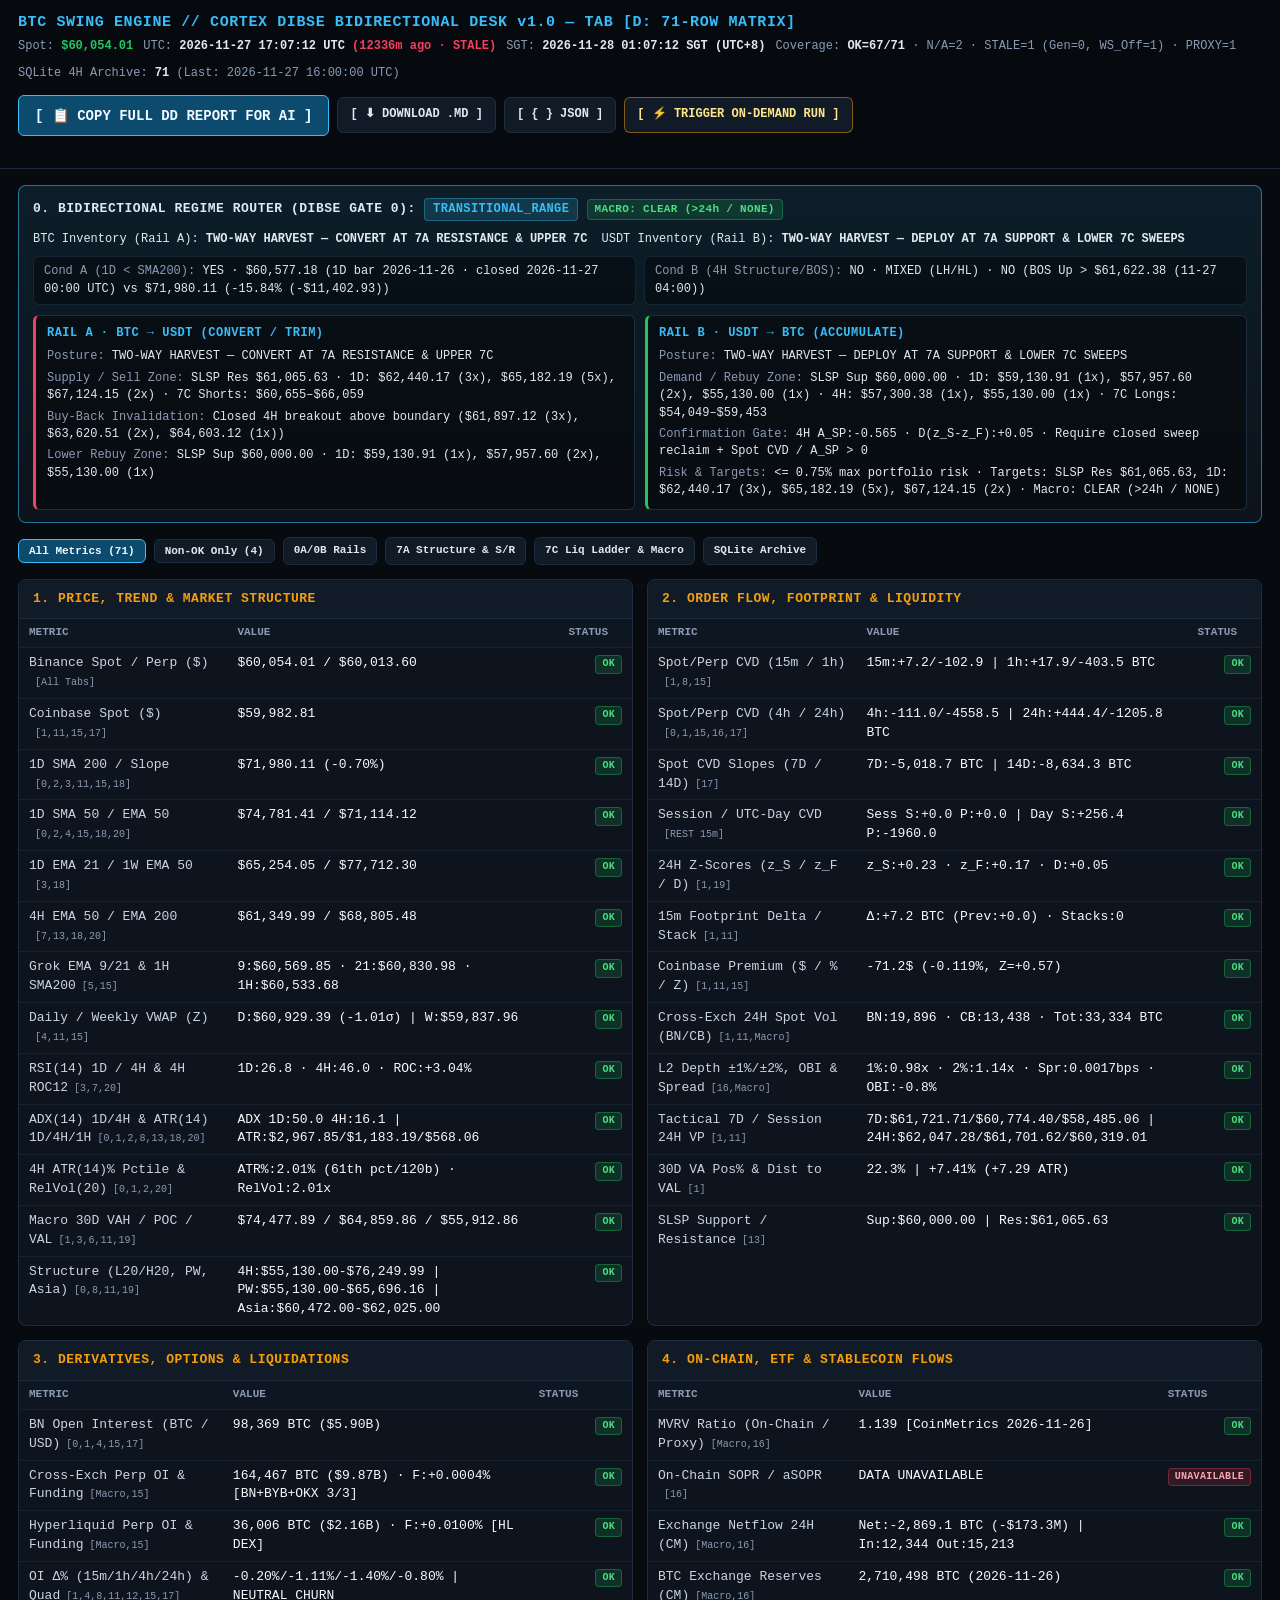
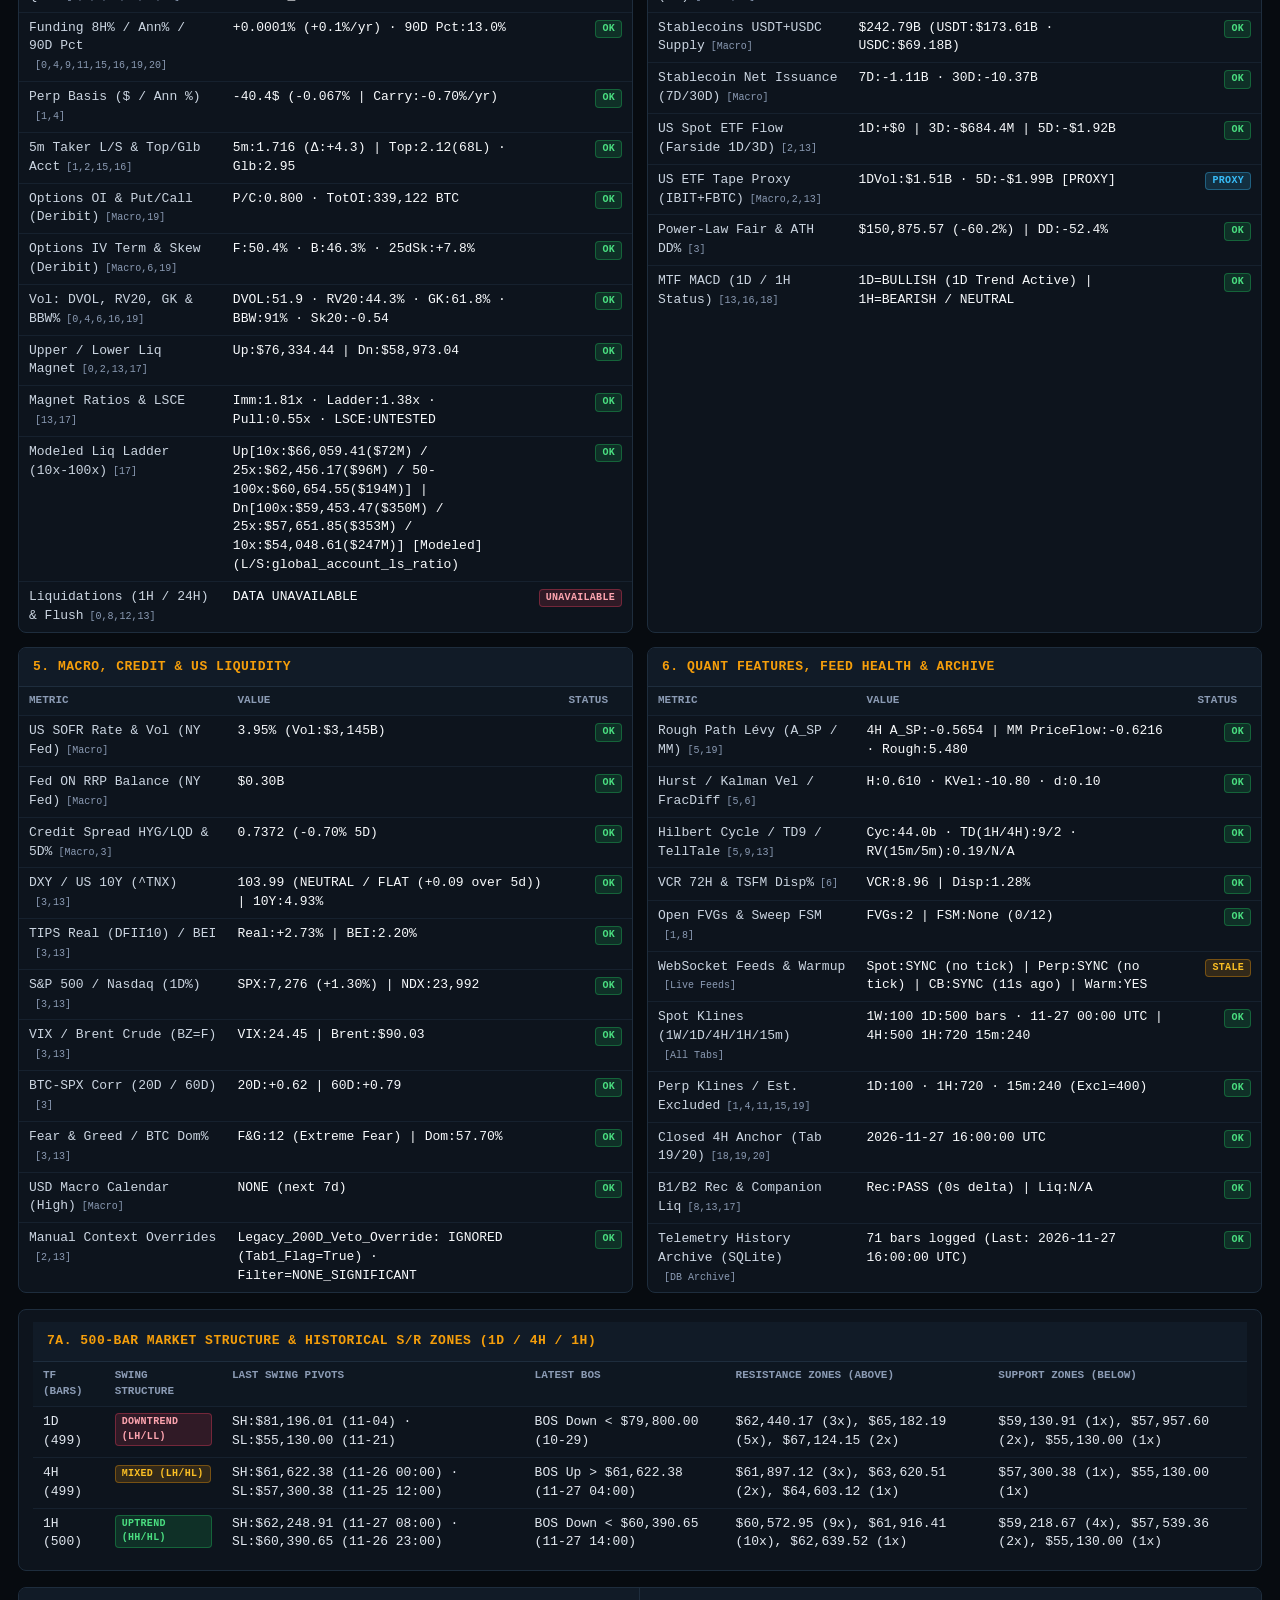
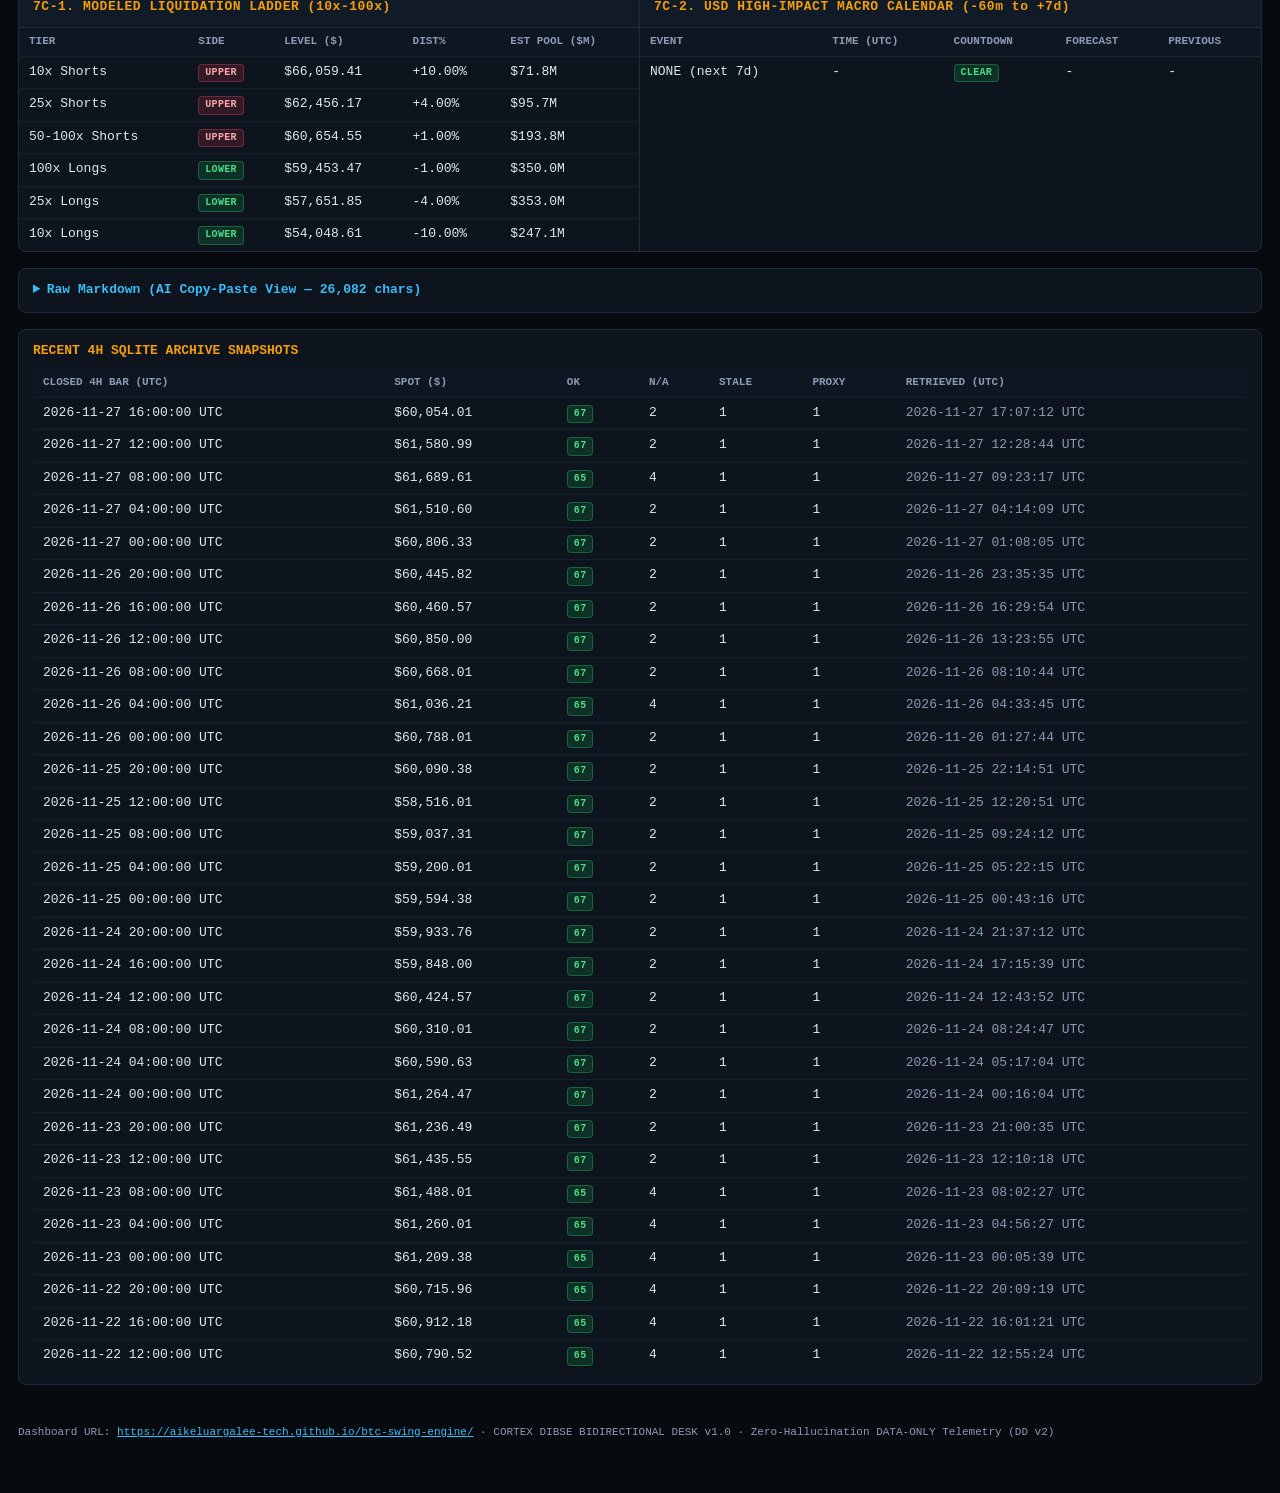
==== docs/index.html @ 00d571c3 "chore(dd-hub): update Tab D dashboard & 4H telemetry snapshot [skip ci]" ====
<!DOCTYPE html>
<html lang="en">
<head>
<meta charset="utf-8">
<meta name="viewport" content="width=device-width, initial-scale=1">
<title>BTC Swing Engine — Tab [D: DATA HUB]</title>
<style>
  :root {
    --bg: #070b10;
    --panel: #0d141d;
    --panel-alt: #111b27;
    --border: #1e2d3d;
    --text: #e2e8f0;
    --muted: #8b9bb4;
    --cyan: #38bdf8;
    --amber: #f59e0b;
    --green: #22c55e;
    --red: #f43f5e;
    --mono: ui-monospace, SFMono-Regular, Menlo, Monaco, Consolas, "Liberation Mono", monospace;
  }
  * { box-sizing: border-box; }
  body {
    margin: 0;
    background: var(--bg);
    color: var(--text);
    font-family: var(--mono);
    font-size: 13px;
    line-height: 1.45;
  }
  header.topbar {
    position: sticky;
    top: 0;
    z-index: 20;
    background: rgba(7, 11, 16, 0.96);
    backdrop-filter: blur(8px);
    border-bottom: 1px solid var(--border);
    padding: 12px 18px;
  }
  .top-row {
    max-width: 1600px;
    margin: 0 auto;
    display: flex;
    flex-wrap: wrap;
    gap: 12px;
    align-items: center;
    justify-content: space-between;
  }
  .brand {
    display: flex;
    flex-direction: column;
    gap: 4px;
  }
  .brand-title {
    font-size: 15px;
    font-weight: 700;
    color: var(--cyan);
    letter-spacing: 0.04em;
  }
  .meta-line {
    font-size: 12px;
    color: var(--muted);
    display: flex;
    flex-wrap: wrap;
    gap: 10px;
  }
  .meta-line strong { color: var(--text); }
  .spot-pill {
    color: var(--green);
    font-weight: 700;
  }
  .actions {
    display: flex;
    flex-wrap: wrap;
    gap: 8px;
    align-items: center;
  }
  .btn {
    appearance: none;
    border: 1px solid var(--border);
    background: var(--panel-alt);
    color: var(--text);
    font-family: var(--mono);
    font-size: 12px;
    font-weight: 600;
    padding: 8px 12px;
    border-radius: 6px;
    cursor: pointer;
    text-decoration: none;
    transition: border-color 0.15s, background 0.15s;
  }
  .btn:hover {
    border-color: var(--cyan);
    background: #162334;
  }
  .btn-primary {
    background: #0c4a6e;
    border-color: var(--cyan);
    color: #f0f9ff;
    font-size: 14px;
    padding: 11px 16px;
  }
  .btn-primary:hover {
    background: #0369a1;
  }
  .btn-trigger {
    border-color: rgba(245, 158, 11, 0.5);
    color: #fde68a;
  }
  .copy-status {
    font-size: 11px;
    color: var(--green);
    min-height: 16px;
    margin-top: 4px;
  }
  main {
    max-width: 1600px;
    margin: 0 auto;
    padding: 16px 18px 40px;
  }
  .grid {
    display: grid;
    grid-template-columns: repeat(2, minmax(0, 1fr));
    gap: 14px;
  }
  @media (max-width: 1080px) {
    .grid { grid-template-columns: 1fr; }
  }
  .panel-card {
    background: var(--panel);
    border: 1px solid var(--border);
    border-radius: 8px;
    overflow: hidden;
  }
  .panel-card h2 {
    margin: 0;
    padding: 10px 14px;
    font-size: 13px;
    letter-spacing: 0.04em;
    color: var(--amber);
    background: var(--panel-alt);
    border-bottom: 1px solid var(--border);
  }
  .table-wrap {
    overflow-x: auto;
  }
  table {
    width: 100%;
    border-collapse: collapse;
  }
  th, td {
    padding: 6px 10px;
    border-bottom: 1px solid rgba(30, 45, 61, 0.55);
    text-align: left;
    vertical-align: top;
  }
  th {
    font-size: 11px;
    text-transform: uppercase;
    color: var(--muted);
    background: rgba(17, 27, 39, 0.5);
  }
  tr:last-child td { border-bottom: none; }
  .col-metric {
    width: 34%;
    color: #cbd5e1;
  }
  .tabs-tag {
    display: inline-block;
    margin-left: 6px;
    font-size: 10px;
    color: var(--muted);
  }
  .col-val {
    width: 54%;
    word-break: break-word;
  }
  .col-val code {
    color: #f8fafc;
    font-family: var(--mono);
  }
  .col-st {
    width: 12%;
    text-align: right;
    white-space: nowrap;
  }
  .badge {
    display: inline-block;
    padding: 1px 6px;
    border-radius: 4px;
    font-size: 10px;
    font-weight: 700;
    letter-spacing: 0.03em;
  }
  .badge-ok { background: rgba(34, 197, 94, 0.16); color: #4ade80; border: 1px solid rgba(34, 197, 94, 0.35); }
  .badge-proxy { background: rgba(56, 189, 248, 0.16); color: #38bdf8; border: 1px solid rgba(56, 189, 248, 0.35); }
  .badge-stale { background: rgba(245, 158, 11, 0.16); color: #fbbf24; border: 1px solid rgba(245, 158, 11, 0.35); }
  .badge-unavail { background: rgba(244, 63, 94, 0.15); color: #fda4af; border: 1px solid rgba(244, 63, 94, 0.35); }
  .section-extra {
    margin-top: 16px;
    background: var(--panel);
    border: 1px solid var(--border);
    border-radius: 8px;
    padding: 12px 14px;
  }
  details summary {
    cursor: pointer;
    color: var(--cyan);
    font-weight: 700;
  }
  textarea#raw-md {
    width: 100%;
    min-height: 320px;
    margin-top: 10px;
    background: #05080c;
    color: #cbd5e1;
    border: 1px solid var(--border);
    border-radius: 6px;
    padding: 10px;
    font-family: var(--mono);
    font-size: 12px;
  }
  .veto-banner {
    margin-bottom: 14px;
    border-radius: 8px;
    border: 1px solid var(--border);
    padding: 12px 14px;
    background: var(--panel);
  }
  .veto-active {
    border-color: rgba(244, 63, 94, 0.6);
    background: linear-gradient(180deg, rgba(244, 63, 94, 0.12), rgba(13, 20, 29, 0.96));
  }
  .veto-inactive {
    border-color: rgba(34, 197, 94, 0.5);
    background: linear-gradient(180deg, rgba(34, 197, 94, 0.10), rgba(13, 20, 29, 0.96));
  }
  .veto-undetermined {
    border-color: rgba(245, 158, 11, 0.55);
    background: linear-gradient(180deg, rgba(245, 158, 11, 0.12), rgba(13, 20, 29, 0.96));
  }
  .veto-range {
    border-color: rgba(56, 189, 248, 0.55);
    background: linear-gradient(180deg, rgba(56, 189, 248, 0.11), rgba(13, 20, 29, 0.96));
  }
  .rails-grid {
    display: grid;
    grid-template-columns: repeat(2, minmax(0, 1fr));
    gap: 10px;
    margin-top: 10px;
  }
  @media (max-width: 960px) {
    .rails-grid { grid-template-columns: 1fr; }
  }
  .rail-card {
    background: rgba(5, 8, 12, 0.65);
    border: 1px solid var(--border);
    border-radius: 6px;
    padding: 9px 11px;
    font-size: 12px;
  }
  .rail-card.rail-a { border-left: 3px solid var(--red); }
  .rail-card.rail-b { border-left: 3px solid var(--green); }
  .rail-title {
    font-weight: 700;
    font-size: 12px;
    letter-spacing: 0.04em;
    margin-bottom: 6px;
    color: var(--cyan);
  }
  .rail-row {
    margin-bottom: 4px;
    word-break: break-word;
  }
  .rail-row:last-child { margin-bottom: 0; }
  .veto-head {
    display: flex;
    flex-wrap: wrap;
    gap: 10px;
    align-items: center;
    justify-content: space-between;
    margin-bottom: 8px;
  }
  .veto-title {
    font-size: 13px;
    font-weight: 700;
    letter-spacing: 0.04em;
    color: var(--text);
  }
  .veto-posture {
    display: flex;
    flex-wrap: wrap;
    gap: 14px;
    font-size: 12px;
  }
  .veto-grid {
    display: grid;
    grid-template-columns: repeat(2, minmax(0, 1fr));
    gap: 8px;
    font-size: 12px;
  }
  @media (max-width: 960px) {
    .veto-grid { grid-template-columns: 1fr; }
  }
  .veto-cell {
    background: rgba(5, 8, 12, 0.55);
    border: 1px solid rgba(30, 45, 61, 0.75);
    border-radius: 6px;
    padding: 6px 10px;
    word-break: break-word;
  }
  .toolbar {
    display: flex;
    flex-wrap: wrap;
    gap: 8px;
    align-items: center;
    margin-bottom: 14px;
  }
  .btn-filter {
    padding: 5px 10px;
    font-size: 11px;
  }
  .btn-filter.is-active {
    border-color: var(--cyan);
    background: #0c4a6e;
    color: #f0f9ff;
  }
  .split-grid {
    display: grid;
    grid-template-columns: repeat(2, minmax(0, 1fr));
  }
  @media (max-width: 1080px) {
    .split-grid { grid-template-columns: 1fr; }
  }
  .split-pane {
    border-right: 1px solid var(--border);
  }
  .split-pane:last-child {
    border-right: none;
  }
  @media (max-width: 1080px) {
    .split-pane {
      border-right: none;
      border-bottom: 1px solid var(--border);
    }
    .split-pane:last-child {
      border-bottom: none;
    }
  }
  h2.sub-h2 {
    margin: 0;
    padding: 10px 14px;
    font-size: 13px;
    letter-spacing: 0.04em;
    color: var(--amber);
    background: var(--panel-alt);
    border-bottom: 1px solid var(--border);
  }
  .age-ok { color: var(--green); font-weight: 700; }
  .age-warn { color: var(--amber); font-weight: 700; }
  .age-stale { color: var(--red); font-weight: 700; }
  .dim { color: var(--muted); }
  footer {
    max-width: 1600px;
    margin: 0 auto 24px;
    padding: 0 18px;
    color: var(--muted);
    font-size: 11px;
  }
</style>
</head>
<body>
<header class="topbar">
  <div class="top-row">
    <div class="brand">
      <div class="brand-title">BTC SWING ENGINE // CORTEX DIBSE BIDIRECTIONAL DESK v1.0 — TAB [D: 71-ROW MATRIX]</div>
      <div class="meta-line">
        <span>Spot: <span class="spot-pill">$60,054.01</span></span>
        <span>UTC: <strong>2026-11-27 17:07:12 UTC</strong> <span id="snapshot-age"></span></span>
        <span>SGT: <strong>2026-11-28 01:07:12 SGT (UTC+8)</strong></span>
        <span>Coverage: <strong>OK=67/71</strong> · N/A=2 · STALE=1 (Gen=0, WS_Off=1) · PROXY=1</span>
        <span>SQLite 4H Archive: <strong>71</strong> (Last: 2026-11-27 16:00:00 UTC)</span>
      </div>
    </div>
    <div>
      <div class="actions">
        <button id="copy-dd-btn" class="btn btn-primary" type="button">[ &#x1F4CB; COPY FULL DD REPORT FOR AI ]</button>
        <button id="fresh-reload-btn" class="btn btn-trigger" type="button" style="display:none;"></button>
        <a class="btn" href="btc_data_hub_latest.md" download="btc_data_hub_latest.md">[ &#x2B07; DOWNLOAD .MD ]</a>
        <a class="btn" href="dd_latest.json" target="_blank" rel="noopener">[ { } JSON ]</a>
        <a class="btn btn-trigger" href="https://github.com/aikeluargalee-tech/btc-swing-engine/actions/workflows/dd_hourly.yml" target="_blank" rel="noopener">[ &#x26A1; TRIGGER ON-DEMAND RUN ]</a>
      </div>
      <div id="copy-status" class="copy-status"></div>
    </div>
  </div>
</header>

<main>
  <section id="veto" class="veto-banner veto-range"><div class="veto-head"><div class="veto-title">0. BIDIRECTIONAL REGIME ROUTER (DIBSE GATE 0): <span class="badge badge-proxy" style="font-size:12px;padding:2px 8px;">TRANSITIONAL_RANGE</span> <span class="badge badge-ok" style="font-size:11px;padding:2px 7px;">MACRO: CLEAR (&gt;24h / NONE)</span></div><div class="veto-posture"><span>BTC Inventory (Rail A): <strong>TWO-WAY HARVEST — CONVERT AT 7A RESISTANCE &amp; UPPER 7C</strong></span><span>USDT Inventory (Rail B): <strong>TWO-WAY HARVEST — DEPLOY AT 7A SUPPORT &amp; LOWER 7C SWEEPS</strong></span></div></div><div class="veto-grid"><div class="veto-cell"><span class="dim">Cond A (1D &lt; SMA200):</span> <code>YES</code> · <code>$60,577.18 (1D bar 2026-11-26 · closed 2026-11-27 00:00 UTC)</code> vs <code>$71,980.11</code> (<code>-15.84% (-$11,402.93)</code>)</div><div class="veto-cell"><span class="dim">Cond B (4H Structure/BOS):</span> <code>NO</code> · <code>MIXED (LH/HL)</code> · <code>NO (BOS Up &gt; $61,622.38 (11-27 04:00))</code></div></div><div id="rails-0" class="rails-grid"><div class="rail-card rail-a"><div class="rail-title">RAIL A · BTC &rarr; USDT (CONVERT / TRIM)</div><div class="rail-row"><span class="dim">Posture:</span> <code>TWO-WAY HARVEST — CONVERT AT 7A RESISTANCE &amp; UPPER 7C</code></div><div class="rail-row"><span class="dim">Supply / Sell Zone:</span> <code>SLSP Res $61,065.63 · 1D: $62,440.17 (3x), $65,182.19 (5x), $67,124.15 (2x) · 7C Shorts: $60,655–$66,059</code></div><div class="rail-row"><span class="dim">Buy-Back Invalidation:</span> <code>Closed 4H breakout above boundary ($61,897.12 (3x), $63,620.51 (2x), $64,603.12 (1x))</code></div><div class="rail-row"><span class="dim">Lower Rebuy Zone:</span> <code>SLSP Sup $60,000.00 · 1D: $59,130.91 (1x), $57,957.60 (2x), $55,130.00 (1x)</code></div></div><div class="rail-card rail-b"><div class="rail-title">RAIL B · USDT &rarr; BTC (ACCUMULATE)</div><div class="rail-row"><span class="dim">Posture:</span> <code>TWO-WAY HARVEST — DEPLOY AT 7A SUPPORT &amp; LOWER 7C SWEEPS</code></div><div class="rail-row"><span class="dim">Demand / Rebuy Zone:</span> <code>SLSP Sup $60,000.00 · 1D: $59,130.91 (1x), $57,957.60 (2x), $55,130.00 (1x) · 4H: $57,300.38 (1x), $55,130.00 (1x) · 7C Longs: $54,049–$59,453</code></div><div class="rail-row"><span class="dim">Confirmation Gate:</span> <code>4H A_SP:-0.565 · D(z_S-z_F):+0.05 · Require closed sweep reclaim + Spot CVD / A_SP &gt; 0</code></div><div class="rail-row"><span class="dim">Risk &amp; Targets:</span> <code>&lt;= 0.75% max portfolio risk · Targets: SLSP Res $61,065.63, 1D: $62,440.17 (3x), $65,182.19 (5x), $67,124.15 (2x) · Macro: CLEAR (&gt;24h / NONE)</code></div></div></div></section>

  <div class="toolbar">
    <button id="flt-all" class="btn btn-filter is-active" type="button">All Metrics (71)</button>
    <button id="flt-issues" class="btn btn-filter" type="button">Non-OK Only (4)</button>
    <a class="btn btn-filter" href="#rails-0">0A/0B Rails</a>
    <a class="btn btn-filter" href="#structure-7a">7A Structure &amp; S/R</a>
    <a class="btn btn-filter" href="#liq-macro-7c">7C Liq Ladder &amp; Macro</a>
    <a class="btn btn-filter" href="#archive-7">SQLite Archive</a>
  </div>

  <div class="grid">
    <section class="panel-card"><h2>1. PRICE, TREND &amp; MARKET STRUCTURE</h2><div class="table-wrap"><table><thead><tr><th>Metric</th><th>Value</th><th>Status</th></tr></thead><tbody><tr class="metric-row" data-status="OK"><td class="col-metric">Binance Spot / Perp ($)<span class="tabs-tag">[All Tabs]</span></td><td class="col-val"><code>$60,054.01 / $60,013.60</code></td><td class="col-st"><span class="badge badge-ok">OK</span></td></tr><tr class="metric-row" data-status="OK"><td class="col-metric">Coinbase Spot ($)<span class="tabs-tag">[1,11,15,17]</span></td><td class="col-val"><code>$59,982.81</code></td><td class="col-st"><span class="badge badge-ok">OK</span></td></tr><tr class="metric-row" data-status="OK"><td class="col-metric">1D SMA 200 / Slope<span class="tabs-tag">[0,2,3,11,15,18]</span></td><td class="col-val"><code>$71,980.11 (-0.70%)</code></td><td class="col-st"><span class="badge badge-ok">OK</span></td></tr><tr class="metric-row" data-status="OK"><td class="col-metric">1D SMA 50 / EMA 50<span class="tabs-tag">[0,2,4,15,18,20]</span></td><td class="col-val"><code>$74,781.41 / $71,114.12</code></td><td class="col-st"><span class="badge badge-ok">OK</span></td></tr><tr class="metric-row" data-status="OK"><td class="col-metric">1D EMA 21 / 1W EMA 50<span class="tabs-tag">[3,18]</span></td><td class="col-val"><code>$65,254.05 / $77,712.30</code></td><td class="col-st"><span class="badge badge-ok">OK</span></td></tr><tr class="metric-row" data-status="OK"><td class="col-metric">4H EMA 50 / EMA 200<span class="tabs-tag">[7,13,18,20]</span></td><td class="col-val"><code>$61,349.99 / $68,805.48</code></td><td class="col-st"><span class="badge badge-ok">OK</span></td></tr><tr class="metric-row" data-status="OK"><td class="col-metric">Grok EMA 9/21 &amp; 1H SMA200<span class="tabs-tag">[5,15]</span></td><td class="col-val"><code>9:$60,569.85 · 21:$60,830.98 · 1H:$60,533.68</code></td><td class="col-st"><span class="badge badge-ok">OK</span></td></tr><tr class="metric-row" data-status="OK"><td class="col-metric">Daily / Weekly VWAP (Z)<span class="tabs-tag">[4,11,15]</span></td><td class="col-val"><code>D:$60,929.39 (-1.01σ) | W:$59,837.96</code></td><td class="col-st"><span class="badge badge-ok">OK</span></td></tr><tr class="metric-row" data-status="OK"><td class="col-metric">RSI(14) 1D / 4H &amp; 4H ROC12<span class="tabs-tag">[3,7,20]</span></td><td class="col-val"><code>1D:26.8 · 4H:46.0 · ROC:+3.04%</code></td><td class="col-st"><span class="badge badge-ok">OK</span></td></tr><tr class="metric-row" data-status="OK"><td class="col-metric">ADX(14) 1D/4H &amp; ATR(14) 1D/4H/1H<span class="tabs-tag">[0,1,2,8,13,18,20]</span></td><td class="col-val"><code>ADX 1D:50.0 4H:16.1 | ATR:$2,967.85/$1,183.19/$568.06</code></td><td class="col-st"><span class="badge badge-ok">OK</span></td></tr><tr class="metric-row" data-status="OK"><td class="col-metric">4H ATR(14)% Pctile &amp; RelVol(20)<span class="tabs-tag">[0,1,2,20]</span></td><td class="col-val"><code>ATR%:2.01% (61th pct/120b) · RelVol:2.01x</code></td><td class="col-st"><span class="badge badge-ok">OK</span></td></tr><tr class="metric-row" data-status="OK"><td class="col-metric">Macro 30D VAH / POC / VAL<span class="tabs-tag">[1,3,6,11,19]</span></td><td class="col-val"><code>$74,477.89 / $64,859.86 / $55,912.86</code></td><td class="col-st"><span class="badge badge-ok">OK</span></td></tr><tr class="metric-row" data-status="OK"><td class="col-metric">Structure (L20/H20, PW, Asia)<span class="tabs-tag">[0,8,11,19]</span></td><td class="col-val"><code>4H:$55,130.00-$76,249.99 | PW:$55,130.00-$65,696.16 | Asia:$60,472.00-$62,025.00</code></td><td class="col-st"><span class="badge badge-ok">OK</span></td></tr></tbody></table></div></section><section class="panel-card"><h2>2. ORDER FLOW, FOOTPRINT &amp; LIQUIDITY</h2><div class="table-wrap"><table><thead><tr><th>Metric</th><th>Value</th><th>Status</th></tr></thead><tbody><tr class="metric-row" data-status="OK"><td class="col-metric">Spot/Perp CVD (15m / 1h)<span class="tabs-tag">[1,8,15]</span></td><td class="col-val"><code>15m:+7.2/-102.9 | 1h:+17.9/-403.5 BTC</code></td><td class="col-st"><span class="badge badge-ok">OK</span></td></tr><tr class="metric-row" data-status="OK"><td class="col-metric">Spot/Perp CVD (4h / 24h)<span class="tabs-tag">[0,1,15,16,17]</span></td><td class="col-val"><code>4h:-111.0/-4558.5 | 24h:+444.4/-1205.8 BTC</code></td><td class="col-st"><span class="badge badge-ok">OK</span></td></tr><tr class="metric-row" data-status="OK"><td class="col-metric">Spot CVD Slopes (7D / 14D)<span class="tabs-tag">[17]</span></td><td class="col-val"><code>7D:-5,018.7 BTC | 14D:-8,634.3 BTC</code></td><td class="col-st"><span class="badge badge-ok">OK</span></td></tr><tr class="metric-row" data-status="OK"><td class="col-metric">Session / UTC-Day CVD<span class="tabs-tag">[REST 15m]</span></td><td class="col-val"><code>Sess S:+0.0 P:+0.0 | Day S:+256.4 P:-1960.0</code></td><td class="col-st"><span class="badge badge-ok">OK</span></td></tr><tr class="metric-row" data-status="OK"><td class="col-metric">24H Z-Scores (z_S / z_F / D)<span class="tabs-tag">[1,19]</span></td><td class="col-val"><code>z_S:+0.23 · z_F:+0.17 · D:+0.05</code></td><td class="col-st"><span class="badge badge-ok">OK</span></td></tr><tr class="metric-row" data-status="OK"><td class="col-metric">15m Footprint Delta / Stack<span class="tabs-tag">[1,11]</span></td><td class="col-val"><code>Δ:+7.2 BTC (Prev:+0.0) · Stacks:0</code></td><td class="col-st"><span class="badge badge-ok">OK</span></td></tr><tr class="metric-row" data-status="OK"><td class="col-metric">Coinbase Premium ($ / % / Z)<span class="tabs-tag">[1,11,15]</span></td><td class="col-val"><code>-71.2$ (-0.119%, Z=+0.57)</code></td><td class="col-st"><span class="badge badge-ok">OK</span></td></tr><tr class="metric-row" data-status="OK"><td class="col-metric">Cross-Exch 24H Spot Vol (BN/CB)<span class="tabs-tag">[1,11,Macro]</span></td><td class="col-val"><code>BN:19,896 · CB:13,438 · Tot:33,334 BTC</code></td><td class="col-st"><span class="badge badge-ok">OK</span></td></tr><tr class="metric-row" data-status="OK"><td class="col-metric">L2 Depth ±1%/±2%, OBI &amp; Spread<span class="tabs-tag">[16,Macro]</span></td><td class="col-val"><code>1%:0.98x · 2%:1.14x · Spr:0.0017bps · OBI:-0.8%</code></td><td class="col-st"><span class="badge badge-ok">OK</span></td></tr><tr class="metric-row" data-status="OK"><td class="col-metric">Tactical 7D / Session 24H VP<span class="tabs-tag">[1,11]</span></td><td class="col-val"><code>7D:$61,721.71/$60,774.40/$58,485.06 | 24H:$62,047.28/$61,701.62/$60,319.01</code></td><td class="col-st"><span class="badge badge-ok">OK</span></td></tr><tr class="metric-row" data-status="OK"><td class="col-metric">30D VA Pos% &amp; Dist to VAL<span class="tabs-tag">[1]</span></td><td class="col-val"><code>22.3% | +7.41% (+7.29 ATR)</code></td><td class="col-st"><span class="badge badge-ok">OK</span></td></tr><tr class="metric-row" data-status="OK"><td class="col-metric">SLSP Support / Resistance<span class="tabs-tag">[13]</span></td><td class="col-val"><code>Sup:$60,000.00 | Res:$61,065.63</code></td><td class="col-st"><span class="badge badge-ok">OK</span></td></tr></tbody></table></div></section><section class="panel-card"><h2>3. DERIVATIVES, OPTIONS &amp; LIQUIDATIONS</h2><div class="table-wrap"><table><thead><tr><th>Metric</th><th>Value</th><th>Status</th></tr></thead><tbody><tr class="metric-row" data-status="OK"><td class="col-metric">BN Open Interest (BTC / USD)<span class="tabs-tag">[0,1,4,15,17]</span></td><td class="col-val"><code>98,369 BTC ($5.90B)</code></td><td class="col-st"><span class="badge badge-ok">OK</span></td></tr><tr class="metric-row" data-status="OK"><td class="col-metric">Cross-Exch Perp OI &amp; Funding<span class="tabs-tag">[Macro,15]</span></td><td class="col-val"><code>164,467 BTC ($9.87B) · F:+0.0004% [BN+BYB+OKX 3/3]</code></td><td class="col-st"><span class="badge badge-ok">OK</span></td></tr><tr class="metric-row" data-status="OK"><td class="col-metric">Hyperliquid Perp OI &amp; Funding<span class="tabs-tag">[Macro,15]</span></td><td class="col-val"><code>36,006 BTC ($2.16B) · F:+0.0100% [HL DEX]</code></td><td class="col-st"><span class="badge badge-ok">OK</span></td></tr><tr class="metric-row" data-status="OK"><td class="col-metric">OI Δ% (15m/1h/4h/24h) &amp; Quad<span class="tabs-tag">[1,4,8,11,12,15,17]</span></td><td class="col-val"><code>-0.20%/-1.11%/-1.40%/-0.80% | NEUTRAL_CHURN</code></td><td class="col-st"><span class="badge badge-ok">OK</span></td></tr><tr class="metric-row" data-status="OK"><td class="col-metric">Funding 8H% / Ann% / 90D Pct<span class="tabs-tag">[0,4,9,11,15,16,19,20]</span></td><td class="col-val"><code>+0.0001% (+0.1%/yr) · 90D Pct:13.0%</code></td><td class="col-st"><span class="badge badge-ok">OK</span></td></tr><tr class="metric-row" data-status="OK"><td class="col-metric">Perp Basis ($ / Ann %)<span class="tabs-tag">[1,4]</span></td><td class="col-val"><code>-40.4$ (-0.067% | Carry:-0.70%/yr)</code></td><td class="col-st"><span class="badge badge-ok">OK</span></td></tr><tr class="metric-row" data-status="OK"><td class="col-metric">5m Taker L/S &amp; Top/Glb Acct<span class="tabs-tag">[1,2,15,16]</span></td><td class="col-val"><code>5m:1.716 (Δ:+4.3) | Top:2.12(68L) · Glb:2.95</code></td><td class="col-st"><span class="badge badge-ok">OK</span></td></tr><tr class="metric-row" data-status="OK"><td class="col-metric">Options OI &amp; Put/Call (Deribit)<span class="tabs-tag">[Macro,19]</span></td><td class="col-val"><code>P/C:0.800 · TotOI:339,122 BTC</code></td><td class="col-st"><span class="badge badge-ok">OK</span></td></tr><tr class="metric-row" data-status="OK"><td class="col-metric">Options IV Term &amp; Skew (Deribit)<span class="tabs-tag">[Macro,6,19]</span></td><td class="col-val"><code>F:50.4% · B:46.3% · 25dSk:+7.8%</code></td><td class="col-st"><span class="badge badge-ok">OK</span></td></tr><tr class="metric-row" data-status="OK"><td class="col-metric">Vol: DVOL, RV20, GK &amp; BBW%<span class="tabs-tag">[0,4,6,16,19]</span></td><td class="col-val"><code>DVOL:51.9 · RV20:44.3% · GK:61.8% · BBW:91% · Sk20:-0.54</code></td><td class="col-st"><span class="badge badge-ok">OK</span></td></tr><tr class="metric-row" data-status="OK"><td class="col-metric">Upper / Lower Liq Magnet<span class="tabs-tag">[0,2,13,17]</span></td><td class="col-val"><code>Up:$76,334.44 | Dn:$58,973.04</code></td><td class="col-st"><span class="badge badge-ok">OK</span></td></tr><tr class="metric-row" data-status="OK"><td class="col-metric">Magnet Ratios &amp; LSCE<span class="tabs-tag">[13,17]</span></td><td class="col-val"><code>Imm:1.81x · Ladder:1.38x · Pull:0.55x · LSCE:UNTESTED</code></td><td class="col-st"><span class="badge badge-ok">OK</span></td></tr><tr class="metric-row" data-status="OK"><td class="col-metric">Modeled Liq Ladder (10x-100x)<span class="tabs-tag">[17]</span></td><td class="col-val"><code>Up[10x:$66,059.41($72M) / 25x:$62,456.17($96M) / 50-100x:$60,654.55($194M)] | Dn[100x:$59,453.47($350M) / 25x:$57,651.85($353M) / 10x:$54,048.61($247M)] [Modeled] (L/S:global_account_ls_ratio)</code></td><td class="col-st"><span class="badge badge-ok">OK</span></td></tr><tr class="metric-row" data-status="UNAVAILABLE"><td class="col-metric">Liquidations (1H / 24H) &amp; Flush<span class="tabs-tag">[0,8,12,13]</span></td><td class="col-val"><code>DATA UNAVAILABLE</code></td><td class="col-st"><span class="badge badge-unavail">UNAVAILABLE</span></td></tr></tbody></table></div></section><section class="panel-card"><h2>4. ON-CHAIN, ETF &amp; STABLECOIN FLOWS</h2><div class="table-wrap"><table><thead><tr><th>Metric</th><th>Value</th><th>Status</th></tr></thead><tbody><tr class="metric-row" data-status="OK"><td class="col-metric">MVRV Ratio (On-Chain / Proxy)<span class="tabs-tag">[Macro,16]</span></td><td class="col-val"><code>1.139 [CoinMetrics 2026-11-26]</code></td><td class="col-st"><span class="badge badge-ok">OK</span></td></tr><tr class="metric-row" data-status="UNAVAILABLE"><td class="col-metric">On-Chain SOPR / aSOPR<span class="tabs-tag">[16]</span></td><td class="col-val"><code>DATA UNAVAILABLE</code></td><td class="col-st"><span class="badge badge-unavail">UNAVAILABLE</span></td></tr><tr class="metric-row" data-status="OK"><td class="col-metric">Exchange Netflow 24H (CM)<span class="tabs-tag">[Macro,16]</span></td><td class="col-val"><code>Net:-2,869.1 BTC (-$173.3M) | In:12,344 Out:15,213</code></td><td class="col-st"><span class="badge badge-ok">OK</span></td></tr><tr class="metric-row" data-status="OK"><td class="col-metric">BTC Exchange Reserves (CM)<span class="tabs-tag">[Macro,16]</span></td><td class="col-val"><code>2,710,498 BTC (2026-11-26)</code></td><td class="col-st"><span class="badge badge-ok">OK</span></td></tr><tr class="metric-row" data-status="OK"><td class="col-metric">Stablecoins USDT+USDC Supply<span class="tabs-tag">[Macro]</span></td><td class="col-val"><code>$242.79B (USDT:$173.61B · USDC:$69.18B)</code></td><td class="col-st"><span class="badge badge-ok">OK</span></td></tr><tr class="metric-row" data-status="OK"><td class="col-metric">Stablecoin Net Issuance (7D/30D)<span class="tabs-tag">[Macro]</span></td><td class="col-val"><code>7D:-1.11B · 30D:-10.37B</code></td><td class="col-st"><span class="badge badge-ok">OK</span></td></tr><tr class="metric-row" data-status="OK"><td class="col-metric">US Spot ETF Flow (Farside 1D/3D)<span class="tabs-tag">[2,13]</span></td><td class="col-val"><code>1D:+$0 | 3D:-$684.4M | 5D:-$1.92B</code></td><td class="col-st"><span class="badge badge-ok">OK</span></td></tr><tr class="metric-row" data-status="PROXY"><td class="col-metric">US ETF Tape Proxy (IBIT+FBTC)<span class="tabs-tag">[Macro,2,13]</span></td><td class="col-val"><code>1DVol:$1.51B · 5D:-$1.99B [PROXY]</code></td><td class="col-st"><span class="badge badge-proxy">PROXY</span></td></tr><tr class="metric-row" data-status="OK"><td class="col-metric">Power-Law Fair &amp; ATH DD%<span class="tabs-tag">[3]</span></td><td class="col-val"><code>$150,875.57 (-60.2%) | DD:-52.4%</code></td><td class="col-st"><span class="badge badge-ok">OK</span></td></tr><tr class="metric-row" data-status="OK"><td class="col-metric">MTF MACD (1D / 1H Status)<span class="tabs-tag">[13,16,18]</span></td><td class="col-val"><code>1D=BULLISH (1D Trend Active) | 1H=BEARISH / NEUTRAL</code></td><td class="col-st"><span class="badge badge-ok">OK</span></td></tr></tbody></table></div></section><section class="panel-card"><h2>5. MACRO, CREDIT &amp; US LIQUIDITY</h2><div class="table-wrap"><table><thead><tr><th>Metric</th><th>Value</th><th>Status</th></tr></thead><tbody><tr class="metric-row" data-status="OK"><td class="col-metric">US SOFR Rate &amp; Vol (NY Fed)<span class="tabs-tag">[Macro]</span></td><td class="col-val"><code>3.95% (Vol:$3,145B)</code></td><td class="col-st"><span class="badge badge-ok">OK</span></td></tr><tr class="metric-row" data-status="OK"><td class="col-metric">Fed ON RRP Balance (NY Fed)<span class="tabs-tag">[Macro]</span></td><td class="col-val"><code>$0.30B</code></td><td class="col-st"><span class="badge badge-ok">OK</span></td></tr><tr class="metric-row" data-status="OK"><td class="col-metric">Credit Spread HYG/LQD &amp; 5D%<span class="tabs-tag">[Macro,3]</span></td><td class="col-val"><code>0.7372 (-0.70% 5D)</code></td><td class="col-st"><span class="badge badge-ok">OK</span></td></tr><tr class="metric-row" data-status="OK"><td class="col-metric">DXY / US 10Y (^TNX)<span class="tabs-tag">[3,13]</span></td><td class="col-val"><code>103.99 (NEUTRAL / FLAT (+0.09 over 5d)) | 10Y:4.93%</code></td><td class="col-st"><span class="badge badge-ok">OK</span></td></tr><tr class="metric-row" data-status="OK"><td class="col-metric">TIPS Real (DFII10) / BEI<span class="tabs-tag">[3,13]</span></td><td class="col-val"><code>Real:+2.73% | BEI:2.20%</code></td><td class="col-st"><span class="badge badge-ok">OK</span></td></tr><tr class="metric-row" data-status="OK"><td class="col-metric">S&amp;P 500 / Nasdaq (1D%)<span class="tabs-tag">[3,13]</span></td><td class="col-val"><code>SPX:7,276 (+1.30%) | NDX:23,992</code></td><td class="col-st"><span class="badge badge-ok">OK</span></td></tr><tr class="metric-row" data-status="OK"><td class="col-metric">VIX / Brent Crude (BZ=F)<span class="tabs-tag">[3,13]</span></td><td class="col-val"><code>VIX:24.45 | Brent:$90.03</code></td><td class="col-st"><span class="badge badge-ok">OK</span></td></tr><tr class="metric-row" data-status="OK"><td class="col-metric">BTC-SPX Corr (20D / 60D)<span class="tabs-tag">[3]</span></td><td class="col-val"><code>20D:+0.62 | 60D:+0.79</code></td><td class="col-st"><span class="badge badge-ok">OK</span></td></tr><tr class="metric-row" data-status="OK"><td class="col-metric">Fear &amp; Greed / BTC Dom%<span class="tabs-tag">[3,13]</span></td><td class="col-val"><code>F&amp;G:12 (Extreme Fear) | Dom:57.70%</code></td><td class="col-st"><span class="badge badge-ok">OK</span></td></tr><tr class="metric-row" data-status="OK"><td class="col-metric">USD Macro Calendar (High)<span class="tabs-tag">[Macro]</span></td><td class="col-val"><code>NONE (next 7d)</code></td><td class="col-st"><span class="badge badge-ok">OK</span></td></tr><tr class="metric-row" data-status="OK"><td class="col-metric">Manual Context Overrides<span class="tabs-tag">[2,13]</span></td><td class="col-val"><code>Legacy_200D_Veto_Override: IGNORED (Tab1_Flag=True) · Filter=NONE_SIGNIFICANT</code></td><td class="col-st"><span class="badge badge-ok">OK</span></td></tr></tbody></table></div></section><section class="panel-card"><h2>6. QUANT FEATURES, FEED HEALTH &amp; ARCHIVE</h2><div class="table-wrap"><table><thead><tr><th>Metric</th><th>Value</th><th>Status</th></tr></thead><tbody><tr class="metric-row" data-status="OK"><td class="col-metric">Rough Path Lévy (A_SP / MM)<span class="tabs-tag">[5,19]</span></td><td class="col-val"><code>4H A_SP:-0.5654 | MM PriceFlow:-0.6216 · Rough:5.480</code></td><td class="col-st"><span class="badge badge-ok">OK</span></td></tr><tr class="metric-row" data-status="OK"><td class="col-metric">Hurst / Kalman Vel / FracDiff<span class="tabs-tag">[5,6]</span></td><td class="col-val"><code>H:0.610 · KVel:-10.80 · d:0.10</code></td><td class="col-st"><span class="badge badge-ok">OK</span></td></tr><tr class="metric-row" data-status="OK"><td class="col-metric">Hilbert Cycle / TD9 / TellTale<span class="tabs-tag">[5,9,13]</span></td><td class="col-val"><code>Cyc:44.0b · TD(1H/4H):9/2 · RV(15m/5m):0.19/N/A</code></td><td class="col-st"><span class="badge badge-ok">OK</span></td></tr><tr class="metric-row" data-status="OK"><td class="col-metric">VCR 72H &amp; TSFM Disp%<span class="tabs-tag">[6]</span></td><td class="col-val"><code>VCR:8.96 | Disp:1.28%</code></td><td class="col-st"><span class="badge badge-ok">OK</span></td></tr><tr class="metric-row" data-status="OK"><td class="col-metric">Open FVGs &amp; Sweep FSM<span class="tabs-tag">[1,8]</span></td><td class="col-val"><code>FVGs:2 | FSM:None (0/12)</code></td><td class="col-st"><span class="badge badge-ok">OK</span></td></tr><tr class="metric-row" data-status="STALE"><td class="col-metric">WebSocket Feeds &amp; Warmup<span class="tabs-tag">[Live Feeds]</span></td><td class="col-val"><code>Spot:SYNC (no tick) | Perp:SYNC (no tick) | CB:SYNC (11s ago) | Warm:YES</code></td><td class="col-st"><span class="badge badge-stale">STALE</span></td></tr><tr class="metric-row" data-status="OK"><td class="col-metric">Spot Klines (1W/1D/4H/1H/15m)<span class="tabs-tag">[All Tabs]</span></td><td class="col-val"><code>1W:100 1D:500 bars · 11-27 00:00 UTC | 4H:500 1H:720 15m:240</code></td><td class="col-st"><span class="badge badge-ok">OK</span></td></tr><tr class="metric-row" data-status="OK"><td class="col-metric">Perp Klines / Est. Excluded<span class="tabs-tag">[1,4,11,15,19]</span></td><td class="col-val"><code>1D:100 · 1H:720 · 15m:240 (Excl=400)</code></td><td class="col-st"><span class="badge badge-ok">OK</span></td></tr><tr class="metric-row" data-status="OK"><td class="col-metric">Closed 4H Anchor (Tab 19/20)<span class="tabs-tag">[18,19,20]</span></td><td class="col-val"><code>2026-11-27 16:00:00 UTC</code></td><td class="col-st"><span class="badge badge-ok">OK</span></td></tr><tr class="metric-row" data-status="OK"><td class="col-metric">B1/B2 Rec &amp; Companion Liq<span class="tabs-tag">[8,13,17]</span></td><td class="col-val"><code>Rec:PASS (0s delta) | Liq:N/A</code></td><td class="col-st"><span class="badge badge-ok">OK</span></td></tr><tr class="metric-row" data-status="OK"><td class="col-metric">Telemetry History Archive (SQLite)<span class="tabs-tag">[DB Archive]</span></td><td class="col-val"><code>71 bars logged (Last: 2026-11-27 16:00:00 UTC)</code></td><td class="col-st"><span class="badge badge-ok">OK</span></td></tr></tbody></table></div></section>
  </div>

  <section id="structure-7a" class="section-extra panel-card"><h2>7A. 500-BAR MARKET STRUCTURE &amp; HISTORICAL S/R ZONES (1D / 4H / 1H)</h2><div class="table-wrap"><table><thead><tr><th>TF (Bars)</th><th>Swing Structure</th><th>Last Swing Pivots</th><th>Latest BOS</th><th>Resistance Zones (Above)</th><th>Support Zones (Below)</th></tr></thead><tbody><tr><td><code>1D (499)</code></td><td><span class="badge badge-unavail">DOWNTREND (LH/LL)</span></td><td><code>SH:$81,196.01 (11-04) · SL:$55,130.00 (11-21)</code></td><td><code>BOS Down &lt; $79,800.00 (10-29)</code></td><td><code>$62,440.17 (3x), $65,182.19 (5x), $67,124.15 (2x)</code></td><td><code>$59,130.91 (1x), $57,957.60 (2x), $55,130.00 (1x)</code></td></tr><tr><td><code>4H (499)</code></td><td><span class="badge badge-stale">MIXED (LH/HL)</span></td><td><code>SH:$61,622.38 (11-26 00:00) · SL:$57,300.38 (11-25 12:00)</code></td><td><code>BOS Up &gt; $61,622.38 (11-27 04:00)</code></td><td><code>$61,897.12 (3x), $63,620.51 (2x), $64,603.12 (1x)</code></td><td><code>$57,300.38 (1x), $55,130.00 (1x)</code></td></tr><tr><td><code>1H (500)</code></td><td><span class="badge badge-ok">UPTREND (HH/HL)</span></td><td><code>SH:$62,248.91 (11-27 08:00) · SL:$60,390.65 (11-26 23:00)</code></td><td><code>BOS Down &lt; $60,390.65 (11-27 14:00)</code></td><td><code>$60,572.95 (9x), $61,916.41 (10x), $62,639.52 (1x)</code></td><td><code>$59,218.67 (4x), $57,539.36 (2x), $55,130.00 (1x)</code></td></tr></tbody></table></div></section>
  <section id="liq-macro-7c" class="section-extra" style="padding:0;overflow:hidden;"><div class="split-grid"><div class="split-pane"><h2 class="sub-h2">7C-1. MODELED LIQUIDATION LADDER (10x-100x)</h2><div class="table-wrap"><table><thead><tr><th>Tier</th><th>Side</th><th>Level ($)</th><th>Dist%</th><th>Est Pool ($M)</th></tr></thead><tbody><tr><td><code>10x Shorts</code></td><td><span class="badge badge-unavail">UPPER</span></td><td><code>$66,059.41</code></td><td><code>+10.00%</code></td><td><code>$71.8M</code></td></tr><tr><td><code>25x Shorts</code></td><td><span class="badge badge-unavail">UPPER</span></td><td><code>$62,456.17</code></td><td><code>+4.00%</code></td><td><code>$95.7M</code></td></tr><tr><td><code>50-100x Shorts</code></td><td><span class="badge badge-unavail">UPPER</span></td><td><code>$60,654.55</code></td><td><code>+1.00%</code></td><td><code>$193.8M</code></td></tr><tr><td><code>100x Longs</code></td><td><span class="badge badge-ok">LOWER</span></td><td><code>$59,453.47</code></td><td><code>-1.00%</code></td><td><code>$350.0M</code></td></tr><tr><td><code>25x Longs</code></td><td><span class="badge badge-ok">LOWER</span></td><td><code>$57,651.85</code></td><td><code>-4.00%</code></td><td><code>$353.0M</code></td></tr><tr><td><code>10x Longs</code></td><td><span class="badge badge-ok">LOWER</span></td><td><code>$54,048.61</code></td><td><code>-10.00%</code></td><td><code>$247.1M</code></td></tr></tbody></table></div></div><div class="split-pane"><h2 class="sub-h2">7C-2. USD HIGH-IMPACT MACRO CALENDAR (-60m to +7d)</h2><div class="table-wrap"><table><thead><tr><th>Event</th><th>Time (UTC)</th><th>Countdown</th><th>Forecast</th><th>Previous</th></tr></thead><tbody><tr><td><code>NONE (next 7d)</code></td><td>-</td><td><span class="badge badge-ok">CLEAR</span></td><td>-</td><td>-</td></tr></tbody></table></div></div></div></section>

  <section class="section-extra">
    <details>
      <summary>Raw Markdown (AI Copy-Paste View — 26,082 chars)</summary>
      <textarea id="raw-md" readonly># TAB [D: DATA HUB] | CONSOLIDATED DATA-ONLY TELEMETRY REPORT
**Retrieval Time (UTC):** `2026-11-27 17:07:12 UTC`  |  **Retrieval Time (SGT):** `2026-11-28 01:07:12 SGT (UTC+8)`
**Spot Price (BTCUSDT):** `$60,054.01`  |  **Coverage:** `OK=67/71 | UNAVAILABLE=2 | STALE=1 (Genuine=0, Expected_Headless_WS_Offline=1) | PROXY/STATIC=1`
**24H Range:** `$58,792.37 - $62,248.91`  |  **Returns (24H / 7D / 30D):** `-0.79% / +1.87% / -26.17%`
**Archive (SQLite):** `71 closed-4H snapshots (Last: 2026-11-27 16:00:00 UTC)`

## 0. BIDIRECTIONAL REGIME ROUTER (GATE 0 — DUAL-INVENTORY SPOT WORKSTATION)
| Router Field | Value | Rule / Threshold |
|---|---|---|
| Latest Closed 1D Candle Close | `$60,577.18 (1D bar 2026-11-26 · closed 2026-11-27 00:00 UTC)` | `Same closed Binance Spot 1D series only (live candle excluded)` |
| Current 1D SMA 200 | `$71,980.11` | `200-bar SMA of same closed Binance Spot 1D series` |
| Distance vs 1D SMA 200 | `-15.84% (-$11,402.93)` | `(Closed 1D Close - 1D SMA 200) / 1D SMA 200` |
| 1D SMA 200 Position | `BELOW` | `BELOW if Closed 1D Close &lt; 1D SMA 200 else ABOVE` |
| Closed 4H Market Structure (`7A`) | `MIXED (LH/HL)` | `UPTREND / DOWNTREND / MIXED (500 closed 4H bars)` |
| 4H Downside BOS Status (`7A`) | `NO (BOS Up &gt; $61,622.38 (11-27 04:00))` | `YES if latest closed 4H BOS is BOS Down else NO` |
| Upcoming Macro Event Caution (`7C`) | `CLEAR (&gt;24h / NONE)` | `CAUTION (&lt;24h USD high-impact event) else CLEAR` |
| Timestamp &amp; Candle Closed Status | `2026-11-27 17:07:12 UTC | 2026-11-28 01:07:12 SGT (UTC+8) · Closed-Candle Inputs Only` | `Strict closed-bar verification gate` |

**BIDIRECTIONAL REGIME ROUTER STATUS:**
- **Active Route:** `TRANSITIONAL_RANGE`
- **Primary Active Rail:** `TWO_WAY_RANGE_HARVEST (BOUNDARY SWINGS)`
- **Active BTC Inventory (`Rail A: BTC -&gt; USDT`):** `TWO-WAY HARVEST — CONVERT AT 7A RESISTANCE &amp; UPPER 7C`
- **Active USDT Inventory (`Rail B: USDT -&gt; BTC`):** `TWO-WAY HARVEST — DEPLOY AT 7A SUPPORT &amp; LOWER 7C SWEEPS`
- **Condition A (`1D Close &lt; 1D SMA 200`):** `YES`  |  **Condition B (`4H Downside Structure / BOS`):** `NO`

## 1. PRICE, TREND &amp; MARKET STRUCTURE
| Metric | Value | Source Tabs | Status |
|---|---|---|---|
| Binance Spot / Perp ($) | `$60,054.01 / $60,013.60` | `All Tabs` | `OK` |
| Coinbase Spot ($) | `$59,982.81` | `1,11,15,17` | `OK` |
| 1D SMA 200 / Slope | `$71,980.11 (-0.70%)` | `0,2,3,11,15,18` | `OK` |
| 1D SMA 50 / EMA 50 | `$74,781.41 / $71,114.12` | `0,2,4,15,18,20` | `OK` |
| 1D EMA 21 / 1W EMA 50 | `$65,254.05 / $77,712.30` | `3,18` | `OK` |
| 4H EMA 50 / EMA 200 | `$61,349.99 / $68,805.48` | `7,13,18,20` | `OK` |
| Grok EMA 9/21 &amp; 1H SMA200 | `9:$60,569.85 · 21:$60,830.98 · 1H:$60,533.68` | `5,15` | `OK` |
| Daily / Weekly VWAP (Z) | `D:$60,929.39 (-1.01σ) | W:$59,837.96` | `4,11,15` | `OK` |
| RSI(14) 1D / 4H &amp; 4H ROC12 | `1D:26.8 · 4H:46.0 · ROC:+3.04%` | `3,7,20` | `OK` |
| ADX(14) 1D/4H &amp; ATR(14) 1D/4H/1H | `ADX 1D:50.0 4H:16.1 | ATR:$2,967.85/$1,183.19/$568.06` | `0,1,2,8,13,18,20` | `OK` |
| 4H ATR(14)% Pctile &amp; RelVol(20) | `ATR%:2.01% (61th pct/120b) · RelVol:2.01x` | `0,1,2,20` | `OK` |
| Macro 30D VAH / POC / VAL | `$74,477.89 / $64,859.86 / $55,912.86` | `1,3,6,11,19` | `OK` |
| Structure (L20/H20, PW, Asia) | `4H:$55,130.00-$76,249.99 | PW:$55,130.00-$65,696.16 | Asia:$60,472.00-$62,025.00` | `0,8,11,19` | `OK` |

## 2. ORDER FLOW, FOOTPRINT &amp; LIQUIDITY
| Metric | Value | Source Tabs | Status |
|---|---|---|---|
| Spot/Perp CVD (15m / 1h) | `15m:+7.2/-102.9 | 1h:+17.9/-403.5 BTC` | `1,8,15` | `OK` |
| Spot/Perp CVD (4h / 24h) | `4h:-111.0/-4558.5 | 24h:+444.4/-1205.8 BTC` | `0,1,15,16,17` | `OK` |
| Spot CVD Slopes (7D / 14D) | `7D:-5,018.7 BTC | 14D:-8,634.3 BTC` | `17` | `OK` |
| Session / UTC-Day CVD | `Sess S:+0.0 P:+0.0 | Day S:+256.4 P:-1960.0` | `REST 15m` | `OK` |
| 24H Z-Scores (z_S / z_F / D) | `z_S:+0.23 · z_F:+0.17 · D:+0.05` | `1,19` | `OK` |
| 15m Footprint Delta / Stack | `Δ:+7.2 BTC (Prev:+0.0) · Stacks:0` | `1,11` | `OK` |
| Coinbase Premium ($ / % / Z) | `-71.2$ (-0.119%, Z=+0.57)` | `1,11,15` | `OK` |
| Cross-Exch 24H Spot Vol (BN/CB) | `BN:19,896 · CB:13,438 · Tot:33,334 BTC` | `1,11,Macro` | `OK` |
| L2 Depth ±1%/±2%, OBI &amp; Spread | `1%:0.98x · 2%:1.14x · Spr:0.0017bps · OBI:-0.8%` | `16,Macro` | `OK` |
| Tactical 7D / Session 24H VP | `7D:$61,721.71/$60,774.40/$58,485.06 | 24H:$62,047.28/$61,701.62/$60,319.01` | `1,11` | `OK` |
| 30D VA Pos% &amp; Dist to VAL | `22.3% | +7.41% (+7.29 ATR)` | `1` | `OK` |
| SLSP Support / Resistance | `Sup:$60,000.00 | Res:$61,065.63` | `13` | `OK` |

## 3. DERIVATIVES, OPTIONS &amp; LIQUIDATIONS
| Metric | Value | Source Tabs | Status |
|---|---|---|---|
| BN Open Interest (BTC / USD) | `98,369 BTC ($5.90B)` | `0,1,4,15,17` | `OK` |
| Cross-Exch Perp OI &amp; Funding | `164,467 BTC ($9.87B) · F:+0.0004% [BN+BYB+OKX 3/3]` | `Macro,15` | `OK` |
| Hyperliquid Perp OI &amp; Funding | `36,006 BTC ($2.16B) · F:+0.0100% [HL DEX]` | `Macro,15` | `OK` |
| OI Δ% (15m/1h/4h/24h) &amp; Quad | `-0.20%/-1.11%/-1.40%/-0.80% | NEUTRAL_CHURN` | `1,4,8,11,12,15,17` | `OK` |
| Funding 8H% / Ann% / 90D Pct | `+0.0001% (+0.1%/yr) · 90D Pct:13.0%` | `0,4,9,11,15,16,19,20` | `OK` |
| Perp Basis ($ / Ann %) | `-40.4$ (-0.067% | Carry:-0.70%/yr)` | `1,4` | `OK` |
| 5m Taker L/S &amp; Top/Glb Acct | `5m:1.716 (Δ:+4.3) | Top:2.12(68L) · Glb:2.95` | `1,2,15,16` | `OK` |
| Options OI &amp; Put/Call (Deribit) | `P/C:0.800 · TotOI:339,122 BTC` | `Macro,19` | `OK` |
| Options IV Term &amp; Skew (Deribit) | `F:50.4% · B:46.3% · 25dSk:+7.8%` | `Macro,6,19` | `OK` |
| Vol: DVOL, RV20, GK &amp; BBW% | `DVOL:51.9 · RV20:44.3% · GK:61.8% · BBW:91% · Sk20:-0.54` | `0,4,6,16,19` | `OK` |
| Upper / Lower Liq Magnet | `Up:$76,334.44 | Dn:$58,973.04` | `0,2,13,17` | `OK` |
| Magnet Ratios &amp; LSCE | `Imm:1.81x · Ladder:1.38x · Pull:0.55x · LSCE:UNTESTED` | `13,17` | `OK` |
| Modeled Liq Ladder (10x-100x) | `Up[10x:$66,059.41($72M) / 25x:$62,456.17($96M) / 50-100x:$60,654.55($194M)] | Dn[100x:$59,453.47($350M) / 25x:$57,651.85($353M) / 10x:$54,048.61($247M)] [Modeled] (L/S:global_account_ls_ratio)` | `17` | `OK` |
| Liquidations (1H / 24H) &amp; Flush | `DATA UNAVAILABLE` | `0,8,12,13` | `UNAVAILABLE` |

## 4. ON-CHAIN, ETF &amp; STABLECOIN FLOWS
| Metric | Value | Source Tabs | Status |
|---|---|---|---|
| MVRV Ratio (On-Chain / Proxy) | `1.139 [CoinMetrics 2026-11-26]` | `Macro,16` | `OK` |
| On-Chain SOPR / aSOPR | `DATA UNAVAILABLE` | `16` | `UNAVAILABLE` |
| Exchange Netflow 24H (CM) | `Net:-2,869.1 BTC (-$173.3M) | In:12,344 Out:15,213` | `Macro,16` | `OK` |
| BTC Exchange Reserves (CM) | `2,710,498 BTC (2026-11-26)` | `Macro,16` | `OK` |
| Stablecoins USDT+USDC Supply | `$242.79B (USDT:$173.61B · USDC:$69.18B)` | `Macro` | `OK` |
| Stablecoin Net Issuance (7D/30D) | `7D:-1.11B · 30D:-10.37B` | `Macro` | `OK` |
| US Spot ETF Flow (Farside 1D/3D) | `1D:+$0 | 3D:-$684.4M | 5D:-$1.92B` | `2,13` | `OK` |
| US ETF Tape Proxy (IBIT+FBTC) | `1DVol:$1.51B · 5D:-$1.99B [PROXY]` | `Macro,2,13` | `PROXY` |
| Power-Law Fair &amp; ATH DD% | `$150,875.57 (-60.2%) | DD:-52.4%` | `3` | `OK` |
| MTF MACD (1D / 1H Status) | `1D=positive_slope (1D Trend Active) | 1H=negative_slope / NEUTRAL` | `13,16,18` | `OK` |

## 5. MACRO, CREDIT &amp; US LIQUIDITY
| Metric | Value | Source Tabs | Status |
|---|---|---|---|
| US SOFR Rate &amp; Vol (NY Fed) | `3.95% (Vol:$3,145B)` | `Macro` | `OK` |
| Fed ON RRP Balance (NY Fed) | `$0.30B` | `Macro` | `OK` |
| Credit Spread HYG/LQD &amp; 5D% | `0.7372 (-0.70% 5D)` | `Macro,3` | `OK` |
| DXY / US 10Y (^TNX) | `103.99 (NEUTRAL / FLAT (+0.09 over 5d)) | 10Y:4.93%` | `3,13` | `OK` |
| TIPS Real (DFII10) / BEI | `Real:+2.73% | BEI:2.20%` | `3,13` | `OK` |
| S&amp;P 500 / Nasdaq (1D%) | `SPX:7,276 (+1.30%) | NDX:23,992` | `3,13` | `OK` |
| VIX / Brent Crude (BZ=F) | `VIX:24.45 | Brent:$90.03` | `3,13` | `OK` |
| BTC-SPX Corr (20D / 60D) | `20D:+0.62 | 60D:+0.79` | `3` | `OK` |
| Fear &amp; Greed / BTC Dom% | `F&amp;G:12 (Extreme Fear) | Dom:57.70%` | `3,13` | `OK` |
| USD Macro Calendar (High) | `NONE (next 7d)` | `Macro` | `OK` |
| Manual Context Overrides | `Legacy_200D_Veto_Override: IGNORED (Tab1_Flag=True) · Filter=NONE_SIGNIFICANT` | `2,13` | `OK` |

## 6. QUANT FEATURES, FEED HEALTH &amp; ARCHIVE
| Metric | Value | Source Tabs | Status |
|---|---|---|---|
| Rough Path Lévy (A_SP / MM) | `4H A_SP:-0.5654 | MM PriceFlow:-0.6216 · Rough:5.480` | `5,19` | `OK` |
| Hurst / Kalman Vel / FracDiff | `H:0.610 · KVel:-10.80 · d:0.10` | `5,6` | `OK` |
| Hilbert Cycle / TD9 / TellTale | `Cyc:44.0b · TD(1H/4H):9/2 · RV(15m/5m):0.19/N/A` | `5,9,13` | `OK` |
| VCR 72H &amp; TSFM Disp% | `VCR:8.96 | Disp:1.28%` | `6` | `OK` |
| Open FVGs &amp; Sweep FSM | `FVGs:2 | FSM:None (0/12)` | `1,8` | `OK` |
| WebSocket Feeds &amp; Warmup | `Spot:SYNC (no tick) | Perp:SYNC (no tick) | CB:SYNC (11s ago) | Warm:YES` | `Live Feeds` | `STALE` |
| Spot Klines (1W/1D/4H/1H/15m) | `1W:100 1D:500 bars · 11-27 00:00 UTC | 4H:500 1H:720 15m:240` | `All Tabs` | `OK` |
| Perp Klines / Est. Excluded | `1D:100 · 1H:720 · 15m:240 (Excl=400)` | `1,4,11,15,19` | `OK` |
| Closed 4H Anchor (Tab 19/20) | `2026-11-27 16:00:00 UTC` | `18,19,20` | `OK` |
| B1/B2 Rec &amp; Companion Liq | `Rec:PASS (0s delta) | Liq:N/A` | `8,13,17` | `OK` |
| Telemetry History Archive (SQLite) | `71 bars logged (Last: 2026-11-27 16:00:00 UTC)` | `DB Archive` | `OK` |

## 7. RECENT CLOSED-4H SNAPSHOT TRAJECTORY (SQLITE ARCHIVE)
| Closed 4H Bar (UTC) | Spot ($) | 24H Spot/Perp CVD | Cross-Exch Perp OI &amp; Funding | Funding 8H% / 90D Pct | MVRV Ratio |
|---|---|---|---|---|---|
| `2026-11-27 16:00:00 UTC` | `$60,054.01` | `24h:+444.4/-1205.8 BTC` | `164,467 BTC ($9.87B) · F:+0.0004% [BN+BYB+OKX 3/3]` | `+0.0001% (+0.1%/yr) · 90D Pct:13.0%` | `1.139 [CoinMetrics 2026-11-26]` |
| `2026-11-27 12:00:00 UTC` | `$61,580.99` | `24h:+326.6/+3576.8 BTC` | `164,021 BTC ($10.10B) · F:+0.0015% [BN+BYB+OKX 3/3]` | `+0.0022% (+2.4%/yr) · 90D Pct:50.0%` | `1.139 [CoinMetrics 2026-11-26]` |
| `2026-11-27 08:00:00 UTC` | `$61,689.61` | `24h:+428.4/+3043.5 BTC` | `163,972 BTC ($10.11B) · F:+0.0009% [BN+BYB+OKX 3/3]` | `+0.0018% (+2.0%/yr) · 90D Pct:0.0%` | `1.139 [CoinMetrics 2026-11-26]` |
| `2026-11-27 04:00:00 UTC` | `$61,510.60` | `24h:+620.7/+1363.4 BTC` | `166,618 BTC ($10.21B) · F:+0.0092% [BN+BYB+OKX 3/3]` | `+0.0090% (+9.8%/yr) · 90D Pct:15.6%` | `1.139 [CoinMetrics 2026-11-26]` |
| `2026-11-27 00:00:00 UTC` | `$60,806.33` | `24h:+847.6/-532.1 BTC` | `165,332 BTC ($10.03B) · F:+0.0064% [BN+BYB+OKX 3/3]` | `+0.0079% (+8.6%/yr) · 90D Pct:15.6%` | `1.136 [CoinMetrics 2026-11-25]` |
| `2026-11-26 20:00:00 UTC` | `$60,445.82` | `24h:+963.0/+933.7 BTC` | `165,342 BTC ($9.99B) · F:+0.0062% [BN+BYB+OKX 3/3]` | `+0.0097% (+10.6%/yr) · 90D Pct:43.7%` | `1.136 [CoinMetrics 2026-11-25]` |

### 7A. 500-BAR MARKET STRUCTURE &amp; HISTORICAL S/R ZONES (`1D / 4H / 1H`)
| TF (Bars) | Swing Structure | Last Swing Pivots | Latest BOS | Resistance Zones (Above Spot) | Support Zones (Below Spot) |
|---|---|---|---|---|---|
| `1D (499)` | `DOWNTREND (LH/LL)` | `SH:$81,196.01 (11-04) · SL:$55,130.00 (11-21)` | `BOS Down &lt; $79,800.00 (10-29)` | `$62,440.17 (3x), $65,182.19 (5x), $67,124.15 (2x)` | `$59,130.91 (1x), $57,957.60 (2x), $55,130.00 (1x)` |
| `4H (499)` | `MIXED (LH/HL)` | `SH:$61,622.38 (11-26 00:00) · SL:$57,300.38 (11-25 12:00)` | `BOS Up &gt; $61,622.38 (11-27 04:00)` | `$61,897.12 (3x), $63,620.51 (2x), $64,603.12 (1x)` | `$57,300.38 (1x), $55,130.00 (1x)` |
| `1H (500)` | `UPTREND (HH/HL)` | `SH:$62,248.91 (11-27 08:00) · SL:$60,390.65 (11-26 23:00)` | `BOS Down &lt; $60,390.65 (11-27 14:00)` | `$60,572.95 (9x), $61,916.41 (10x), $62,639.52 (1x)` | `$59,218.67 (4x), $57,539.36 (2x), $55,130.00 (1x)` |

### 7B. RECENT CLOSED KLINES — OHLCV PRICE ACTION (`1D`×7, `4H`×12, `1H`×12)
**1D Closed Candles (Last 7 of 499 available, Newest First):**
| Open Time (UTC) | Open | High | Low | Close | Chg% | Vol (BTC) |
|---|---|---|---|---|---|---|
| `2026-11-26` | `$60,458.00` | `$61,622.38` | `$59,915.00` | `$60,577.18` | `+0.20%` | `16,482` |
| `2026-11-25` | `$59,832.00` | `$60,568.01` | `$57,300.38` | `$60,458.01` | `+1.05%` | `26,999` |
| `2026-11-24` | `$61,270.92` | `$61,682.01` | `$59,260.00` | `$59,832.00` | `-2.35%` | `19,707` |
| `2026-11-23` | `$61,271.09` | `$64,603.12` | `$60,386.00` | `$61,270.93` | `-0.00%` | `27,494` |
| `2026-11-22` | `$60,215.78` | `$61,669.99` | `$58,768.51` | `$61,271.08` | `+1.75%` | `20,137` |
| `2026-11-21` | `$58,951.51` | `$60,996.00` | `$55,130.00` | `$60,215.77` | `+2.14%` | `48,558` |
| `2026-11-20` | `$61,986.73` | `$62,639.52` | `$57,778.35` | `$58,951.51` | `-4.90%` | `38,126` |

**4H Closed Candles (Last 12 of 499 available, Newest First):**
| Open Time (UTC) | Open | High | Low | Close | Chg% | Vol (BTC) |
|---|---|---|---|---|---|---|
| `2026-11-27 12:00` | `$61,662.57` | `$61,707.41` | `$58,792.37` | `$60,116.98` | `-2.51%` | `6,853` |
| `2026-11-27 08:00` | `$61,672.09` | `$62,248.91` | `$61,415.65` | `$61,662.57` | `-0.02%` | `3,252` |
| `2026-11-27 04:00` | `$61,411.00` | `$62,025.00` | `$61,336.73` | `$61,673.45` | `+0.43%` | `2,951` |
| `2026-11-27 00:00` | `$60,577.18` | `$61,881.03` | `$60,472.00` | `$61,411.00` | `+1.38%` | `3,701` |
| `2026-11-26 20:00` | `$60,718.59` | `$61,006.00` | `$60,390.65` | `$60,577.18` | `-0.23%` | `1,073` |
| `2026-11-26 16:00` | `$60,618.80` | `$60,860.35` | `$60,348.04` | `$60,718.59` | `+0.16%` | `2,053` |
| `2026-11-26 12:00` | `$60,714.00` | `$60,989.07` | `$59,915.00` | `$60,618.79` | `-0.16%` | `2,664` |
| `2026-11-26 08:00` | `$60,521.78` | `$61,070.01` | `$60,466.00` | `$60,714.01` | `+0.32%` | `2,748` |
| `2026-11-26 04:00` | `$60,779.98` | `$61,126.33` | `$60,380.01` | `$60,521.78` | `-0.42%` | `3,866` |
| `2026-11-26 00:00` | `$60,458.00` | `$61,622.38` | `$60,377.37` | `$60,779.98` | `+0.53%` | `4,079` |
| `2026-11-25 20:00` | `$59,879.23` | `$60,568.01` | `$59,795.23` | `$60,458.01` | `+0.97%` | `2,755` |
| `2026-11-25 16:00` | `$58,344.01` | `$60,405.44` | `$58,103.21` | `$59,879.23` | `+2.63%` | `5,682` |

**1H Closed Candles (Last 12 of 719 available, Newest First):**
| Open Time (UTC) | Open | High | Low | Close | Chg% | Vol (BTC) |
|---|---|---|---|---|---|---|
| `2026-11-27 16:00` | `$60,116.97` | `$60,559.62` | `$59,820.07` | `$59,958.00` | `-0.26%` | `1,248` |
| `2026-11-27 15:00` | `$59,217.02` | `$60,258.32` | `$58,792.37` | `$60,116.98` | `+1.52%` | `2,301` |
| `2026-11-27 14:00` | `$61,460.00` | `$61,518.20` | `$59,082.97` | `$59,217.01` | `-3.65%` | `3,534` |
| `2026-11-27 13:00` | `$61,636.01` | `$61,636.01` | `$61,301.97` | `$61,460.10` | `-0.29%` | `575` |
| `2026-11-27 12:00` | `$61,662.57` | `$61,707.41` | `$61,442.04` | `$61,636.01` | `-0.04%` | `442` |
| `2026-11-27 11:00` | `$61,666.21` | `$61,833.58` | `$61,415.65` | `$61,662.57` | `-0.01%` | `614` |
| `2026-11-27 10:00` | `$61,630.00` | `$61,747.99` | `$61,586.00` | `$61,666.22` | `+0.06%` | `450` |
| `2026-11-27 09:00` | `$61,729.65` | `$61,861.58` | `$61,587.73` | `$61,630.00` | `-0.16%` | `560` |
| `2026-11-27 08:00` | `$61,672.09` | `$62,248.91` | `$61,651.05` | `$61,729.65` | `+0.09%` | `1,627` |
| `2026-11-27 07:00` | `$61,711.46` | `$61,908.30` | `$61,500.68` | `$61,673.45` | `-0.06%` | `1,098` |
| `2026-11-27 06:00` | `$61,777.35` | `$62,025.00` | `$61,644.38` | `$61,711.47` | `-0.11%` | `789` |
| `2026-11-27 05:00` | `$61,419.47` | `$61,984.22` | `$61,410.07` | `$61,777.36` | `+0.58%` | `736` |

### 7C. MODELED LIQUIDATION LADDER (`10x-100x`) &amp; USD MACRO CALENDAR
**6-Tier Modeled Liquidation Ladder (`global_account_ls_ratio`):**
| Tier | Side | Level ($) | Dist% | Est Pool ($M) |
|---|---|---|---|---|
| `10x Shorts` | `UPPER` | `$66,059.41` | `+10.00%` | `$71.8M` |
| `25x Shorts` | `UPPER` | `$62,456.17` | `+4.00%` | `$95.7M` |
| `50-100x Shorts` | `UPPER` | `$60,654.55` | `+1.00%` | `$193.8M` |
| `100x Longs` | `LOWER` | `$59,453.47` | `-1.00%` | `$350.0M` |
| `25x Longs` | `LOWER` | `$57,651.85` | `-4.00%` | `$353.0M` |
| `10x Longs` | `LOWER` | `$54,048.61` | `-10.00%` | `$247.1M` |

**Upcoming USD High-Impact Macro Events (`-60m` to `+7d`):**
| Event | Time (UTC) | Countdown | Forecast | Previous |
|---|---|---|---|---|
| `NONE (next 7d)` | `-` | `CLEAR` | `-` | `-` |

## 8. METRIC FORMULA LEGEND &amp; CORTEX DIBSE BIDIRECTIONAL PROTOCOL
- **Rough Path Lévy (`4H A_SP`)**: Lévy signed area over 6 closed 4H bars (`&gt; 0`: Spot path leads price markup; `&lt; 0`: Spot path lags price / distribution).
- **24H Z-Scores (`z_S / z_F / D`)**: 30-day rolling Z-scores of 24H Spot (`z_S`) and Perp (`z_F`) cumulative delta; `D = z_S - z_F` (`D &gt; 0` = Spot buying divergence vs Perps).
- **Spot CVD Slopes (`7D / 14D`) &amp; 4H Vol Context**: Cumulative spot taker-delta over last `7`/`14` closed `1D` bars; `4H ATR(14)% Pctile` ranks current closed `4H` ATR% against the trailing `120` closed `4H` bars, paired with `RelVol(20)` (`closed 4H volume / 20-bar SMA`).
- **Volume Profile &amp; Structure**: `30D VA Pos% = (Spot - VAL) / (VAH - VAL) * 100` (Macro 30D Value Area); `ATR(14) 1D/4H/1H`; `L20/H20` = 20-bar (80H) 4H range boundaries; `SLSP` = structural liquidity pool S/R; `7A` scans up to 500 closed bars per TF (`1D ~499d`, `4H ~83d`, `1H ~21d`) using `5x5` pivots for `HH/HL/LH/LL`, `BOS`, and `1%`-clustered S/R zones (deep prior-quarter supports appear on `1D` even if outside the `83d` `4H` window).
- **Derivatives, Modeled Ladder &amp; Quant**: `90D Pct` = 0-100 rolling 90-day percentile rank of 8H funding; `[... X/3 PARTIAL_VENUE]` suppresses OI quadrant tagging when `&lt;3` venues report; `Hyperliquid Perp` reports DEX OI and 8H-normalized funding independently; `Modeled Liq Ladder (7C)` estimates 10x-100x leverage shelves (not private exchange orderbooks); `USD Macro Calendar` tracks high-impact USD releases; `H` = Hurst exponent (`&gt;0.5` trending, `&lt;0.5` mean-reverting); `VCR 72H` = Volatility Compression Ratio; `TSFM Disp%` = horizon dispersion; `LSCE` = liquidation sweep state.
- **Headless Snapshot Note**: Scheduled/GitHub Actions runs execute a one-shot REST warmup (`Warm:YES`) without a persistent WebSocket loop, so `WebSocket Feeds &amp; Warmup` reporting `STALE` (`no tick`) is isolated in `Coverage` as `Expected_Headless_WS_Offline=1` and does not indicate stale REST, orderbook, CVD, or derivatives data.

### DIRECT AI EXECUTION PROTOCOL: CORTEX DIBSE BIDIRECTIONAL DESK v1.0
Analyze BTC using the telemetry snapshot above. Operate as **CORTEX DIBSE BIDIRECTIONAL DESK v1.0** — a Spot-Only Dual-Inventory (Active BTC Inventory &amp; Active USDT Inventory, zero leverage, user-agnostic allocation) Bidirectional Swing Workstation. Apply strict **zero-hallucination** rules using only metrics explicitly reported above (`0`, `1-6`, `7`, `7A`, `7B`, `7C`).

**Gate 0 — BIDIRECTIONAL REGIME ROUTER (EVALUATE FIRST, BEFORE ALL OTHER SIGNALS):**
- Verify Section `0` (`1D Close vs 1D SMA 200`, `4H Structure / BOS`, and `Upcoming Macro Event Caution (7C)`) BEFORE scoring lower-timeframe setups.
- **Regime Routing Logic (closed Binance Spot candles only):**
  - **MACRO_DOWNTREND_DISTRIBUTION (`1D Close &lt; 1D SMA 200` AND (`4H DOWNTREND` OR `4H BOS Down = YES`)):**
    - **Primary Active Rail:** `RAIL A — BTC -&gt; USDT CONVERSION` (sell/trim active BTC inventory into overhead resistance or failing rebounds with defined buy-back invalidation and lower rebuy targets).
    - **Secondary Rail:** `RAIL B — USDT -&gt; BTC ACCUMULATION` is **RESTRICTED** to validated capitulation sweeps (`3-Gate Reversal`: sweep of major `1D/4H` support or `7C` long liquidation tier + closed-candle reclaim + positive `Spot CVD` / `4H A_SP &gt; 0` absorption) — zero blind falling-knife buying.
  - **MACRO_UPTREND_MARKUP (`1D Close &gt; 1D SMA 200` AND `4H UPTREND (HH/HL)` AND `4H BOS Down = NO`):**
    - **Primary Active Rail:** `RAIL B — USDT -&gt; BTC ACCUMULATION` (deploy USDT on validated `4H HL` pullbacks with `&lt;= 0.75%` max portfolio risk).
    - **Secondary Rail:** `RAIL A — BTC -&gt; USDT TRIM` activates selectively only at major `1D/4H` resistance or upper `7C` short liquidation shelves when `RSI(14) &gt; 70` and `z_S` / `4H A_SP` show distribution divergence.
  - **TRANSITIONAL_RANGE (Mixed `1D` vs `4H`):**
    - **Active Rail:** `TWO_WAY_RANGE_HARVEST` — Convert `BTC -&gt; USDT` at `7A/SLSP` resistance, `30D VAH`, or upper `7C` short clusters; deploy `USDT -&gt; BTC` at `7A/SLSP` support, `30D VAL`, or lower `7C` long sweeps.
  - **FAIL-CLOSED (`UNDETERMINED`):** If `1D Close`, `1D SMA 200`, or `4H Structure` is `UNAVAILABLE`, hold both rails (`HOLD BTC / HOLD USDT — NO EXECUTION`) until data is verified.
- Section `5` `Legacy_200D_Veto_Override` is permanently `IGNORED` for Desk v1.0.

**Step 1 — Mandatory Data Hygiene Gate:**
- Verify `Coverage` distinguishing: (a) genuine stale market data (`Genuine=...`), (b) expected headless WS inactivity (`Expected_Headless_WS_Offline=...` when `Warm:YES` REST-only run), (c) `[PROXY]` feeds, and (d) `UNAVAILABLE` feeds.
- Never treat expected headless WebSocket inactivity (`Expected_Headless_WS_Offline=1`) as a genuine REST/derivatives/orderbook market-data failure.
- Flag `[... PARTIAL_VENUE]` on `Cross-Exch Perp OI &amp; Funding` or Section `7` history — never treat partial venue counts (`&lt; 3/3`) as genuine deleveraging.
- Read `90D Pct` strictly as a `0-100` rolling 90-day funding rank, `30D VA Pos%` strictly vs Macro 30D VAH/VAL, `ATR(14) 1D/4H/1H` across matching timeframes, and treat `Modeled Liq Ladder (7C)` as an algorithmic estimate (not private orderbook depth).
- Check `USD Macro Calendar (High)`: treat `NONE (next 7d)` as a clear schedule (`OK`) vs `UNAVAILABLE` as offline.
- Do not cite missing metrics or external prices outside this telemetry snapshot.

**Step 2 — 5-Function Bidirectional Synthesis:**
1. **Multi-Timeframe Regime Classifier:** Integrate Section `1`, `7A` (`1D/4H/1H` swing structure &amp; BOS), `7B` closed OHLCV price action, `1D/4H` ADX, `RSI(14)`, `4H ATR(14)% Pctile` &amp; `RelVol(20)` (volatility regime &amp; volume participation), EMA/SMA stack, and Hurst `H` -&gt; classify as `UPTREND`, `DOWNTREND`, `RANGE-BOUND`, or `TRANSITIONAL`.
2. **Spot Flow &amp; Rough Path Inspector:** Evaluate `Spot/Perp CVD` across `15m/1h/4h/24h`, multi-day `Spot CVD Slopes (7D / 14D)`, `z_S / z_F / D`, `Rough Path Lévy (4H A_SP)` (`&gt; 0` spot leads markup; `&lt; 0` spot leads distribution), `Coinbase Premium`, `L2 Depth`, `OBI`, `Spr`, `30D VA Pos%`, `SLSP`, and `7A` S/R clusters -&gt; classify true spot accumulation/absorption vs distribution/short-covering bounce.
3. **Derivatives &amp; Squeeze Asymmetry Profiler:** Evaluate `BN OI`, `Cross-Exch OI` (only when `3/3` venues valid), `Hyperliquid Perp OI &amp; Funding` (`[HL DEX]` vs CEX positioning), `OI Δ%` &amp; Quad, `Funding 8H% / Ann% / 90D Pct`, `DVOL`, `25d RR Skew`, and `6-Tier Modeled Liq Ladder (7C)` (`10x-100x` upper/lower distance &amp; `$M` asymmetry) -&gt; identify whether `UPPER` shorts or `LOWER` longs form the primary liquidity magnet.
4. **Macro, On-Chain &amp; ETF Gatekeeper:** Synthesize `MVRV`, `SOPR`, `Exchange Netflow 24H`, Farside `US Spot ETF Flow (1D / 3D / 5D)` (use `IBIT+FBTC` `[PROXY]` only as secondary context), `Stablecoin Supply / Net Issuance`, `DXY`, `US10Y`, `VIX`, `SPX`, `Net Liquidity`, and `USD Macro Calendar (High)` (`7C` event proximity within `24h` or `±30m` high-impact windows) -&gt; assign macro backdrop (`Tailwind`, `Neutral`, or `Headwind`).
5. **Dual-Inventory Risk &amp; Execution Arbiter:**
   - **Rail A (`BTC -&gt; USDT` Conversion Rules):** Activate when price stalls or reverses at `4H/1D/SLSP` resistance or upper `7C` short liquidation shelves while `1D &lt; SMA 200` or `4H A_SP &lt; 0` / `7D Spot CVD &lt; 0` (or euphoria extremes in `MACRO_UPTREND_MARKUP`). Output exact **Overhead Conversion Zone**, **Suggested % of Active BTC Inventory to Convert**, **Upper Buy-Back Invalidation Stop** (where converted BTC is repurchased if breakout invalidates downside thesis), and **Lower USDT Rebuy Targets** to compound BTC quantity.
   - **Rail B (`USDT -&gt; BTC` Accumulation Rules):** Activate on validated `4H HL` pullbacks in uptrends, OR validated `1H/4H` sweep-and-reclaim reversals below `7A/SLSP` support or `7C` long liquidation shelves with positive `Spot CVD`, `z_S &gt; 0`, and `4H A_SP &gt; 0`. Enforce `&lt;= 0.75%` max portfolio risk per qualified position and guard against unhedged entries inside `&lt; 24h` USD high-impact macro windows.

**Step 3 — Mandatory Bidirectional Output Contract:**
- **0. BIDIRECTIONAL REGIME ROUTER (`GATE 0`)** (`Active Route`, `Condition A (1D vs SMA 200)`, `Condition B (4H Structure/BOS)`, `Macro &lt;24h Window`, **`BTC Inventory Action (Rail A: BTC -&gt; USDT): SELL (CONVERT TO USDT) / HOLD BTC`**, **`USDT Inventory Action (Rail B: USDT -&gt; BTC): BUY (DEPLOY TO BTC) / HOLD USDT`**).
- **1. EXECUTIVE SUMMARY &amp; DUAL-INVENTORY POSTURE** (`Spot Price`, `Regime State`, explicit **`BTC Inventory Action`** &amp; **`USDT Inventory Action`**, `Confidence /100`).
- **2. DATA HYGIENE AUDIT** (Exact `OK/UNAVAILABLE/STALE/PROXY` tally, headless WS clarification, any `PARTIAL_VENUE` anomalies, degraded-signal list).
- **3. MULTI-TIMEFRAME REGIME &amp; ROUGH PATH FLOW SYNTHESIS** (Price/EMA/ADX + `4H ATR% Pctile / RelVol` vs `4H A_SP` Lévy area, intraday &amp; `7D/14D` Spot CVD, Coinbase Premium, and `4H` SQLite Section `7` + `7A/7B` trajectory).
- **4. DERIVATIVES, LIQUIDATION MAGNETS &amp; MACRO BACKDROP** (CEX `3/3` + `Hyperliquid DEX` OI/funding, funding `90D Pct`, options skew, `6-tier Liq Ladder (7C)` upper vs lower squeeze magnets, Farside `1D/3D/5D` ETF flows, `USD Macro Calendar (7C)` event window, and macro backdrop).
- **5. BIDIRECTIONAL LEVELS MAP** (`Rail A` Supply/Conversion Zones, `Rail B` Demand/Rebuy Zones, `7C` modeled liquidation shelves, and Structural Buy-Back / Stop Invalidation Levels tied to `7A/7B` &amp; `SLSP`).
- **6. DUAL-INVENTORY EXECUTION PLAN (`RAIL A` &amp; `RAIL B`)** (**Rail A (`BTC -&gt; USDT`):** Exact Conversion Trigger Zone, Suggested % of Active BTC Inventory, Upper Buy-Back Invalidation Stop, Lower Target Rebuy Zone; **Rail B (`USDT -&gt; BTC`):** Exact Entry Trigger / Confirmation Gate, Stop Loss at `&lt;= 0.75%` portfolio risk, Take Profit Targets, and Macro Event Timing Constraint).
</textarea>
    </details>
  </section>

  <section id="archive-7" class="section-extra">
    <h2 style="margin:0 0 8px;font-size:13px;color:var(--amber);">RECENT 4H SQLITE ARCHIVE SNAPSHOTS</h2>
    <div class="table-wrap">
      <table>
        <thead>
          <tr>
            <th>Closed 4H Bar (UTC)</th>
            <th>Spot ($)</th>
            <th>OK</th>
            <th>N/A</th>
            <th>STALE</th>
            <th>PROXY</th>
            <th>Retrieved (UTC)</th>
          </tr>
        </thead>
        <tbody><tr><td><code>2026-11-27 16:00:00 UTC</code></td><td><code>$60,054.01</code></td><td><span class="badge badge-ok">67</span></td><td>2</td><td>1</td><td>1</td><td class="dim">2026-11-27 17:07:12 UTC</td></tr><tr><td><code>2026-11-27 12:00:00 UTC</code></td><td><code>$61,580.99</code></td><td><span class="badge badge-ok">67</span></td><td>2</td><td>1</td><td>1</td><td class="dim">2026-11-27 12:28:44 UTC</td></tr><tr><td><code>2026-11-27 08:00:00 UTC</code></td><td><code>$61,689.61</code></td><td><span class="badge badge-ok">65</span></td><td>4</td><td>1</td><td>1</td><td class="dim">2026-11-27 09:23:17 UTC</td></tr><tr><td><code>2026-11-27 04:00:00 UTC</code></td><td><code>$61,510.60</code></td><td><span class="badge badge-ok">67</span></td><td>2</td><td>1</td><td>1</td><td class="dim">2026-11-27 04:14:09 UTC</td></tr><tr><td><code>2026-11-27 00:00:00 UTC</code></td><td><code>$60,806.33</code></td><td><span class="badge badge-ok">67</span></td><td>2</td><td>1</td><td>1</td><td class="dim">2026-11-27 01:08:05 UTC</td></tr><tr><td><code>2026-11-26 20:00:00 UTC</code></td><td><code>$60,445.82</code></td><td><span class="badge badge-ok">67</span></td><td>2</td><td>1</td><td>1</td><td class="dim">2026-11-26 23:35:35 UTC</td></tr><tr><td><code>2026-11-26 16:00:00 UTC</code></td><td><code>$60,460.57</code></td><td><span class="badge badge-ok">67</span></td><td>2</td><td>1</td><td>1</td><td class="dim">2026-11-26 16:29:54 UTC</td></tr><tr><td><code>2026-11-26 12:00:00 UTC</code></td><td><code>$60,850.00</code></td><td><span class="badge badge-ok">67</span></td><td>2</td><td>1</td><td>1</td><td class="dim">2026-11-26 13:23:55 UTC</td></tr><tr><td><code>2026-11-26 08:00:00 UTC</code></td><td><code>$60,668.01</code></td><td><span class="badge badge-ok">67</span></td><td>2</td><td>1</td><td>1</td><td class="dim">2026-11-26 08:10:44 UTC</td></tr><tr><td><code>2026-11-26 04:00:00 UTC</code></td><td><code>$61,036.21</code></td><td><span class="badge badge-ok">65</span></td><td>4</td><td>1</td><td>1</td><td class="dim">2026-11-26 04:33:45 UTC</td></tr><tr><td><code>2026-11-26 00:00:00 UTC</code></td><td><code>$60,788.01</code></td><td><span class="badge badge-ok">67</span></td><td>2</td><td>1</td><td>1</td><td class="dim">2026-11-26 01:27:44 UTC</td></tr><tr><td><code>2026-11-25 20:00:00 UTC</code></td><td><code>$60,090.38</code></td><td><span class="badge badge-ok">67</span></td><td>2</td><td>1</td><td>1</td><td class="dim">2026-11-25 22:14:51 UTC</td></tr><tr><td><code>2026-11-25 12:00:00 UTC</code></td><td><code>$58,516.01</code></td><td><span class="badge badge-ok">67</span></td><td>2</td><td>1</td><td>1</td><td class="dim">2026-11-25 12:20:51 UTC</td></tr><tr><td><code>2026-11-25 08:00:00 UTC</code></td><td><code>$59,037.31</code></td><td><span class="badge badge-ok">67</span></td><td>2</td><td>1</td><td>1</td><td class="dim">2026-11-25 09:24:12 UTC</td></tr><tr><td><code>2026-11-25 04:00:00 UTC</code></td><td><code>$59,200.01</code></td><td><span class="badge badge-ok">67</span></td><td>2</td><td>1</td><td>1</td><td class="dim">2026-11-25 05:22:15 UTC</td></tr><tr><td><code>2026-11-25 00:00:00 UTC</code></td><td><code>$59,594.38</code></td><td><span class="badge badge-ok">67</span></td><td>2</td><td>1</td><td>1</td><td class="dim">2026-11-25 00:43:16 UTC</td></tr><tr><td><code>2026-11-24 20:00:00 UTC</code></td><td><code>$59,933.76</code></td><td><span class="badge badge-ok">67</span></td><td>2</td><td>1</td><td>1</td><td class="dim">2026-11-24 21:37:12 UTC</td></tr><tr><td><code>2026-11-24 16:00:00 UTC</code></td><td><code>$59,848.00</code></td><td><span class="badge badge-ok">67</span></td><td>2</td><td>1</td><td>1</td><td class="dim">2026-11-24 17:15:39 UTC</td></tr><tr><td><code>2026-11-24 12:00:00 UTC</code></td><td><code>$60,424.57</code></td><td><span class="badge badge-ok">67</span></td><td>2</td><td>1</td><td>1</td><td class="dim">2026-11-24 12:43:52 UTC</td></tr><tr><td><code>2026-11-24 08:00:00 UTC</code></td><td><code>$60,310.01</code></td><td><span class="badge badge-ok">67</span></td><td>2</td><td>1</td><td>1</td><td class="dim">2026-11-24 08:24:47 UTC</td></tr><tr><td><code>2026-11-24 04:00:00 UTC</code></td><td><code>$60,590.63</code></td><td><span class="badge badge-ok">67</span></td><td>2</td><td>1</td><td>1</td><td class="dim">2026-11-24 05:17:04 UTC</td></tr><tr><td><code>2026-11-24 00:00:00 UTC</code></td><td><code>$61,264.47</code></td><td><span class="badge badge-ok">67</span></td><td>2</td><td>1</td><td>1</td><td class="dim">2026-11-24 00:16:04 UTC</td></tr><tr><td><code>2026-11-23 20:00:00 UTC</code></td><td><code>$61,236.49</code></td><td><span class="badge badge-ok">67</span></td><td>2</td><td>1</td><td>1</td><td class="dim">2026-11-23 21:00:35 UTC</td></tr><tr><td><code>2026-11-23 12:00:00 UTC</code></td><td><code>$61,435.55</code></td><td><span class="badge badge-ok">67</span></td><td>2</td><td>1</td><td>1</td><td class="dim">2026-11-23 12:10:18 UTC</td></tr><tr><td><code>2026-11-23 08:00:00 UTC</code></td><td><code>$61,488.01</code></td><td><span class="badge badge-ok">65</span></td><td>4</td><td>1</td><td>1</td><td class="dim">2026-11-23 08:02:27 UTC</td></tr><tr><td><code>2026-11-23 04:00:00 UTC</code></td><td><code>$61,260.01</code></td><td><span class="badge badge-ok">65</span></td><td>4</td><td>1</td><td>1</td><td class="dim">2026-11-23 04:56:27 UTC</td></tr><tr><td><code>2026-11-23 00:00:00 UTC</code></td><td><code>$61,209.38</code></td><td><span class="badge badge-ok">65</span></td><td>4</td><td>1</td><td>1</td><td class="dim">2026-11-23 00:05:39 UTC</td></tr><tr><td><code>2026-11-22 20:00:00 UTC</code></td><td><code>$60,715.96</code></td><td><span class="badge badge-ok">65</span></td><td>4</td><td>1</td><td>1</td><td class="dim">2026-11-22 20:09:19 UTC</td></tr><tr><td><code>2026-11-22 16:00:00 UTC</code></td><td><code>$60,912.18</code></td><td><span class="badge badge-ok">65</span></td><td>4</td><td>1</td><td>1</td><td class="dim">2026-11-22 16:01:21 UTC</td></tr><tr><td><code>2026-11-22 12:00:00 UTC</code></td><td><code>$60,790.52</code></td><td><span class="badge badge-ok">65</span></td><td>4</td><td>1</td><td>1</td><td class="dim">2026-11-22 12:55:24 UTC</td></tr></tbody>
      </table>
    </div>
  </section>
</main>

<footer>
  Dashboard URL: <a href="https://aikeluargalee-tech.github.io/btc-swing-engine/" style="color:var(--cyan);">https://aikeluargalee-tech.github.io/btc-swing-engine/</a> · CORTEX DIBSE BIDIRECTIONAL DESK v1.0 · Zero-Hallucination DATA-ONLY Telemetry (DD v2)
</footer>

<script type="application/json" id="dd-markdown-payload">"# TAB [D: DATA HUB] | CONSOLIDATED DATA-ONLY TELEMETRY REPORT\n**Retrieval Time (UTC):** `2026-11-27 17:07:12 UTC`  |  **Retrieval Time (SGT):** `2026-11-28 01:07:12 SGT (UTC+8)`\n**Spot Price (BTCUSDT):** `$60,054.01`  |  **Coverage:** `OK=67/71 | UNAVAILABLE=2 | STALE=1 (Genuine=0, Expected_Headless_WS_Offline=1) | PROXY/STATIC=1`\n**24H Range:** `$58,792.37 - $62,248.91`  |  **Returns (24H / 7D / 30D):** `-0.79% / +1.87% / -26.17%`\n**Archive (SQLite):** `71 closed-4H snapshots (Last: 2026-11-27 16:00:00 UTC)`\n\n## 0. BIDIRECTIONAL REGIME ROUTER (GATE 0 \u2014 DUAL-INVENTORY SPOT WORKSTATION)\n| Router Field | Value | Rule / Threshold |\n|---|---|---|\n| Latest Closed 1D Candle Close | `$60,577.18 (1D bar 2026-11-26 \u00b7 closed 2026-11-27 00:00 UTC)` | `Same closed Binance Spot 1D series only (live candle excluded)` |\n| Current 1D SMA 200 | `$71,980.11` | `200-bar SMA of same closed Binance Spot 1D series` |\n| Distance vs 1D SMA 200 | `-15.84% (-$11,402.93)` | `(Closed 1D Close - 1D SMA 200) / 1D SMA 200` |\n| 1D SMA 200 Position | `BELOW` | `BELOW if Closed 1D Close < 1D SMA 200 else ABOVE` |\n| Closed 4H Market Structure (`7A`) | `MIXED (LH/HL)` | `UPTREND / DOWNTREND / MIXED (500 closed 4H bars)` |\n| 4H Downside BOS Status (`7A`) | `NO (BOS Up > $61,622.38 (11-27 04:00))` | `YES if latest closed 4H BOS is BOS Down else NO` |\n| Upcoming Macro Event Caution (`7C`) | `CLEAR (>24h / NONE)` | `CAUTION (<24h USD high-impact event) else CLEAR` |\n| Timestamp & Candle Closed Status | `2026-11-27 17:07:12 UTC | 2026-11-28 01:07:12 SGT (UTC+8) \u00b7 Closed-Candle Inputs Only` | `Strict closed-bar verification gate` |\n\n**BIDIRECTIONAL REGIME ROUTER STATUS:**\n- **Active Route:** `TRANSITIONAL_RANGE`\n- **Primary Active Rail:** `TWO_WAY_RANGE_HARVEST (BOUNDARY SWINGS)`\n- **Active BTC Inventory (`Rail A: BTC -> USDT`):** `TWO-WAY HARVEST \u2014 CONVERT AT 7A RESISTANCE & UPPER 7C`\n- **Active USDT Inventory (`Rail B: USDT -> BTC`):** `TWO-WAY HARVEST \u2014 DEPLOY AT 7A SUPPORT & LOWER 7C SWEEPS`\n- **Condition A (`1D Close < 1D SMA 200`):** `YES`  |  **Condition B (`4H Downside Structure / BOS`):** `NO`\n\n## 1. PRICE, TREND & MARKET STRUCTURE\n| Metric | Value | Source Tabs | Status |\n|---|---|---|---|\n| Binance Spot / Perp ($) | `$60,054.01 / $60,013.60` | `All Tabs` | `OK` |\n| Coinbase Spot ($) | `$59,982.81` | `1,11,15,17` | `OK` |\n| 1D SMA 200 / Slope | `$71,980.11 (-0.70%)` | `0,2,3,11,15,18` | `OK` |\n| 1D SMA 50 / EMA 50 | `$74,781.41 / $71,114.12` | `0,2,4,15,18,20` | `OK` |\n| 1D EMA 21 / 1W EMA 50 | `$65,254.05 / $77,712.30` | `3,18` | `OK` |\n| 4H EMA 50 / EMA 200 | `$61,349.99 / $68,805.48` | `7,13,18,20` | `OK` |\n| Grok EMA 9/21 & 1H SMA200 | `9:$60,569.85 \u00b7 21:$60,830.98 \u00b7 1H:$60,533.68` | `5,15` | `OK` |\n| Daily / Weekly VWAP (Z) | `D:$60,929.39 (-1.01\u03c3) | W:$59,837.96` | `4,11,15` | `OK` |\n| RSI(14) 1D / 4H & 4H ROC12 | `1D:26.8 \u00b7 4H:46.0 \u00b7 ROC:+3.04%` | `3,7,20` | `OK` |\n| ADX(14) 1D/4H & ATR(14) 1D/4H/1H | `ADX 1D:50.0 4H:16.1 | ATR:$2,967.85/$1,183.19/$568.06` | `0,1,2,8,13,18,20` | `OK` |\n| 4H ATR(14)% Pctile & RelVol(20) | `ATR%:2.01% (61th pct/120b) \u00b7 RelVol:2.01x` | `0,1,2,20` | `OK` |\n| Macro 30D VAH / POC / VAL | `$74,477.89 / $64,859.86 / $55,912.86` | `1,3,6,11,19` | `OK` |\n| Structure (L20/H20, PW, Asia) | `4H:$55,130.00-$76,249.99 | PW:$55,130.00-$65,696.16 | Asia:$60,472.00-$62,025.00` | `0,8,11,19` | `OK` |\n\n## 2. ORDER FLOW, FOOTPRINT & LIQUIDITY\n| Metric | Value | Source Tabs | Status |\n|---|---|---|---|\n| Spot/Perp CVD (15m / 1h) | `15m:+7.2/-102.9 | 1h:+17.9/-403.5 BTC` | `1,8,15` | `OK` |\n| Spot/Perp CVD (4h / 24h) | `4h:-111.0/-4558.5 | 24h:+444.4/-1205.8 BTC` | `0,1,15,16,17` | `OK` |\n| Spot CVD Slopes (7D / 14D) | `7D:-5,018.7 BTC | 14D:-8,634.3 BTC` | `17` | `OK` |\n| Session / UTC-Day CVD | `Sess S:+0.0 P:+0.0 | Day S:+256.4 P:-1960.0` | `REST 15m` | `OK` |\n| 24H Z-Scores (z_S / z_F / D) | `z_S:+0.23 \u00b7 z_F:+0.17 \u00b7 D:+0.05` | `1,19` | `OK` |\n| 15m Footprint Delta / Stack | `\u0394:+7.2 BTC (Prev:+0.0) \u00b7 Stacks:0` | `1,11` | `OK` |\n| Coinbase Premium ($ / % / Z) | `-71.2$ (-0.119%, Z=+0.57)` | `1,11,15` | `OK` |\n| Cross-Exch 24H Spot Vol (BN/CB) | `BN:19,896 \u00b7 CB:13,438 \u00b7 Tot:33,334 BTC` | `1,11,Macro` | `OK` |\n| L2 Depth \u00b11%/\u00b12%, OBI & Spread | `1%:0.98x \u00b7 2%:1.14x \u00b7 Spr:0.0017bps \u00b7 OBI:-0.8%` | `16,Macro` | `OK` |\n| Tactical 7D / Session 24H VP | `7D:$61,721.71/$60,774.40/$58,485.06 | 24H:$62,047.28/$61,701.62/$60,319.01` | `1,11` | `OK` |\n| 30D VA Pos% & Dist to VAL | `22.3% | +7.41% (+7.29 ATR)` | `1` | `OK` |\n| SLSP Support / Resistance | `Sup:$60,000.00 | Res:$61,065.63` | `13` | `OK` |\n\n## 3. DERIVATIVES, OPTIONS & LIQUIDATIONS\n| Metric | Value | Source Tabs | Status |\n|---|---|---|---|\n| BN Open Interest (BTC / USD) | `98,369 BTC ($5.90B)` | `0,1,4,15,17` | `OK` |\n| Cross-Exch Perp OI & Funding | `164,467 BTC ($9.87B) \u00b7 F:+0.0004% [BN+BYB+OKX 3/3]` | `Macro,15` | `OK` |\n| Hyperliquid Perp OI & Funding | `36,006 BTC ($2.16B) \u00b7 F:+0.0100% [HL DEX]` | `Macro,15` | `OK` |\n| OI \u0394% (15m/1h/4h/24h) & Quad | `-0.20%/-1.11%/-1.40%/-0.80% | NEUTRAL_CHURN` | `1,4,8,11,12,15,17` | `OK` |\n| Funding 8H% / Ann% / 90D Pct | `+0.0001% (+0.1%/yr) \u00b7 90D Pct:13.0%` | `0,4,9,11,15,16,19,20` | `OK` |\n| Perp Basis ($ / Ann %) | `-40.4$ (-0.067% | Carry:-0.70%/yr)` | `1,4` | `OK` |\n| 5m Taker L/S & Top/Glb Acct | `5m:1.716 (\u0394:+4.3) | Top:2.12(68L) \u00b7 Glb:2.95` | `1,2,15,16` | `OK` |\n| Options OI & Put/Call (Deribit) | `P/C:0.800 \u00b7 TotOI:339,122 BTC` | `Macro,19` | `OK` |\n| Options IV Term & Skew (Deribit) | `F:50.4% \u00b7 B:46.3% \u00b7 25dSk:+7.8%` | `Macro,6,19` | `OK` |\n| Vol: DVOL, RV20, GK & BBW% | `DVOL:51.9 \u00b7 RV20:44.3% \u00b7 GK:61.8% \u00b7 BBW:91% \u00b7 Sk20:-0.54` | `0,4,6,16,19` | `OK` |\n| Upper / Lower Liq Magnet | `Up:$76,334.44 | Dn:$58,973.04` | `0,2,13,17` | `OK` |\n| Magnet Ratios & LSCE | `Imm:1.81x \u00b7 Ladder:1.38x \u00b7 Pull:0.55x \u00b7 LSCE:UNTESTED` | `13,17` | `OK` |\n| Modeled Liq Ladder (10x-100x) | `Up[10x:$66,059.41($72M) / 25x:$62,456.17($96M) / 50-100x:$60,654.55($194M)] | Dn[100x:$59,453.47($350M) / 25x:$57,651.85($353M) / 10x:$54,048.61($247M)] [Modeled] (L/S:global_account_ls_ratio)` | `17` | `OK` |\n| Liquidations (1H / 24H) & Flush | `DATA UNAVAILABLE` | `0,8,12,13` | `UNAVAILABLE` |\n\n## 4. ON-CHAIN, ETF & STABLECOIN FLOWS\n| Metric | Value | Source Tabs | Status |\n|---|---|---|---|\n| MVRV Ratio (On-Chain / Proxy) | `1.139 [CoinMetrics 2026-11-26]` | `Macro,16` | `OK` |\n| On-Chain SOPR / aSOPR | `DATA UNAVAILABLE` | `16` | `UNAVAILABLE` |\n| Exchange Netflow 24H (CM) | `Net:-2,869.1 BTC (-$173.3M) | In:12,344 Out:15,213` | `Macro,16` | `OK` |\n| BTC Exchange Reserves (CM) | `2,710,498 BTC (2026-11-26)` | `Macro,16` | `OK` |\n| Stablecoins USDT+USDC Supply | `$242.79B (USDT:$173.61B \u00b7 USDC:$69.18B)` | `Macro` | `OK` |\n| Stablecoin Net Issuance (7D/30D) | `7D:-1.11B \u00b7 30D:-10.37B` | `Macro` | `OK` |\n| US Spot ETF Flow (Farside 1D/3D) | `1D:+$0 | 3D:-$684.4M | 5D:-$1.92B` | `2,13` | `OK` |\n| US ETF Tape Proxy (IBIT+FBTC) | `1DVol:$1.51B \u00b7 5D:-$1.99B [PROXY]` | `Macro,2,13` | `PROXY` |\n| Power-Law Fair & ATH DD% | `$150,875.57 (-60.2%) | DD:-52.4%` | `3` | `OK` |\n| MTF MACD (1D / 1H Status) | `1D=positive_slope (1D Trend Active) | 1H=negative_slope / NEUTRAL` | `13,16,18` | `OK` |\n\n## 5. MACRO, CREDIT & US LIQUIDITY\n| Metric | Value | Source Tabs | Status |\n|---|---|---|---|\n| US SOFR Rate & Vol (NY Fed) | `3.95% (Vol:$3,145B)` | `Macro` | `OK` |\n| Fed ON RRP Balance (NY Fed) | `$0.30B` | `Macro` | `OK` |\n| Credit Spread HYG/LQD & 5D% | `0.7372 (-0.70% 5D)` | `Macro,3` | `OK` |\n| DXY / US 10Y (^TNX) | `103.99 (NEUTRAL / FLAT (+0.09 over 5d)) | 10Y:4.93%` | `3,13` | `OK` |\n| TIPS Real (DFII10) / BEI | `Real:+2.73% | BEI:2.20%` | `3,13` | `OK` |\n| S&P 500 / Nasdaq (1D%) | `SPX:7,276 (+1.30%) | NDX:23,992` | `3,13` | `OK` |\n| VIX / Brent Crude (BZ=F) | `VIX:24.45 | Brent:$90.03` | `3,13` | `OK` |\n| BTC-SPX Corr (20D / 60D) | `20D:+0.62 | 60D:+0.79` | `3` | `OK` |\n| Fear & Greed / BTC Dom% | `F&G:12 (Extreme Fear) | Dom:57.70%` | `3,13` | `OK` |\n| USD Macro Calendar (High) | `NONE (next 7d)` | `Macro` | `OK` |\n| Manual Context Overrides | `Legacy_200D_Veto_Override: IGNORED (Tab1_Flag=True) \u00b7 Filter=NONE_SIGNIFICANT` | `2,13` | `OK` |\n\n## 6. QUANT FEATURES, FEED HEALTH & ARCHIVE\n| Metric | Value | Source Tabs | Status |\n|---|---|---|---|\n| Rough Path L\u00e9vy (A_SP / MM) | `4H A_SP:-0.5654 | MM PriceFlow:-0.6216 \u00b7 Rough:5.480` | `5,19` | `OK` |\n| Hurst / Kalman Vel / FracDiff | `H:0.610 \u00b7 KVel:-10.80 \u00b7 d:0.10` | `5,6` | `OK` |\n| Hilbert Cycle / TD9 / TellTale | `Cyc:44.0b \u00b7 TD(1H/4H):9/2 \u00b7 RV(15m/5m):0.19/N/A` | `5,9,13` | `OK` |\n| VCR 72H & TSFM Disp% | `VCR:8.96 | Disp:1.28%` | `6` | `OK` |\n| Open FVGs & Sweep FSM | `FVGs:2 | FSM:None (0/12)` | `1,8` | `OK` |\n| WebSocket Feeds & Warmup | `Spot:SYNC (no tick) | Perp:SYNC (no tick) | CB:SYNC (11s ago) | Warm:YES` | `Live Feeds` | `STALE` |\n| Spot Klines (1W/1D/4H/1H/15m) | `1W:100 1D:500 bars \u00b7 11-27 00:00 UTC | 4H:500 1H:720 15m:240` | `All Tabs` | `OK` |\n| Perp Klines / Est. Excluded | `1D:100 \u00b7 1H:720 \u00b7 15m:240 (Excl=400)` | `1,4,11,15,19` | `OK` |\n| Closed 4H Anchor (Tab 19/20) | `2026-11-27 16:00:00 UTC` | `18,19,20` | `OK` |\n| B1/B2 Rec & Companion Liq | `Rec:PASS (0s delta) | Liq:N/A` | `8,13,17` | `OK` |\n| Telemetry History Archive (SQLite) | `71 bars logged (Last: 2026-11-27 16:00:00 UTC)` | `DB Archive` | `OK` |\n\n## 7. RECENT CLOSED-4H SNAPSHOT TRAJECTORY (SQLITE ARCHIVE)\n| Closed 4H Bar (UTC) | Spot ($) | 24H Spot/Perp CVD | Cross-Exch Perp OI & Funding | Funding 8H% / 90D Pct | MVRV Ratio |\n|---|---|---|---|---|---|\n| `2026-11-27 16:00:00 UTC` | `$60,054.01` | `24h:+444.4/-1205.8 BTC` | `164,467 BTC ($9.87B) \u00b7 F:+0.0004% [BN+BYB+OKX 3/3]` | `+0.0001% (+0.1%/yr) \u00b7 90D Pct:13.0%` | `1.139 [CoinMetrics 2026-11-26]` |\n| `2026-11-27 12:00:00 UTC` | `$61,580.99` | `24h:+326.6/+3576.8 BTC` | `164,021 BTC ($10.10B) \u00b7 F:+0.0015% [BN+BYB+OKX 3/3]` | `+0.0022% (+2.4%/yr) \u00b7 90D Pct:50.0%` | `1.139 [CoinMetrics 2026-11-26]` |\n| `2026-11-27 08:00:00 UTC` | `$61,689.61` | `24h:+428.4/+3043.5 BTC` | `163,972 BTC ($10.11B) \u00b7 F:+0.0009% [BN+BYB+OKX 3/3]` | `+0.0018% (+2.0%/yr) \u00b7 90D Pct:0.0%` | `1.139 [CoinMetrics 2026-11-26]` |\n| `2026-11-27 04:00:00 UTC` | `$61,510.60` | `24h:+620.7/+1363.4 BTC` | `166,618 BTC ($10.21B) \u00b7 F:+0.0092% [BN+BYB+OKX 3/3]` | `+0.0090% (+9.8%/yr) \u00b7 90D Pct:15.6%` | `1.139 [CoinMetrics 2026-11-26]` |\n| `2026-11-27 00:00:00 UTC` | `$60,806.33` | `24h:+847.6/-532.1 BTC` | `165,332 BTC ($10.03B) \u00b7 F:+0.0064% [BN+BYB+OKX 3/3]` | `+0.0079% (+8.6%/yr) \u00b7 90D Pct:15.6%` | `1.136 [CoinMetrics 2026-11-25]` |\n| `2026-11-26 20:00:00 UTC` | `$60,445.82` | `24h:+963.0/+933.7 BTC` | `165,342 BTC ($9.99B) \u00b7 F:+0.0062% [BN+BYB+OKX 3/3]` | `+0.0097% (+10.6%/yr) \u00b7 90D Pct:43.7%` | `1.136 [CoinMetrics 2026-11-25]` |\n\n### 7A. 500-BAR MARKET STRUCTURE & HISTORICAL S/R ZONES (`1D / 4H / 1H`)\n| TF (Bars) | Swing Structure | Last Swing Pivots | Latest BOS | Resistance Zones (Above Spot) | Support Zones (Below Spot) |\n|---|---|---|---|---|---|\n| `1D (499)` | `DOWNTREND (LH/LL)` | `SH:$81,196.01 (11-04) \u00b7 SL:$55,130.00 (11-21)` | `BOS Down < $79,800.00 (10-29)` | `$62,440.17 (3x), $65,182.19 (5x), $67,124.15 (2x)` | `$59,130.91 (1x), $57,957.60 (2x), $55,130.00 (1x)` |\n| `4H (499)` | `MIXED (LH/HL)` | `SH:$61,622.38 (11-26 00:00) \u00b7 SL:$57,300.38 (11-25 12:00)` | `BOS Up > $61,622.38 (11-27 04:00)` | `$61,897.12 (3x), $63,620.51 (2x), $64,603.12 (1x)` | `$57,300.38 (1x), $55,130.00 (1x)` |\n| `1H (500)` | `UPTREND (HH/HL)` | `SH:$62,248.91 (11-27 08:00) \u00b7 SL:$60,390.65 (11-26 23:00)` | `BOS Down < $60,390.65 (11-27 14:00)` | `$60,572.95 (9x), $61,916.41 (10x), $62,639.52 (1x)` | `$59,218.67 (4x), $57,539.36 (2x), $55,130.00 (1x)` |\n\n### 7B. RECENT CLOSED KLINES \u2014 OHLCV PRICE ACTION (`1D`\u00d77, `4H`\u00d712, `1H`\u00d712)\n**1D Closed Candles (Last 7 of 499 available, Newest First):**\n| Open Time (UTC) | Open | High | Low | Close | Chg% | Vol (BTC) |\n|---|---|---|---|---|---|---|\n| `2026-11-26` | `$60,458.00` | `$61,622.38` | `$59,915.00` | `$60,577.18` | `+0.20%` | `16,482` |\n| `2026-11-25` | `$59,832.00` | `$60,568.01` | `$57,300.38` | `$60,458.01` | `+1.05%` | `26,999` |\n| `2026-11-24` | `$61,270.92` | `$61,682.01` | `$59,260.00` | `$59,832.00` | `-2.35%` | `19,707` |\n| `2026-11-23` | `$61,271.09` | `$64,603.12` | `$60,386.00` | `$61,270.93` | `-0.00%` | `27,494` |\n| `2026-11-22` | `$60,215.78` | `$61,669.99` | `$58,768.51` | `$61,271.08` | `+1.75%` | `20,137` |\n| `2026-11-21` | `$58,951.51` | `$60,996.00` | `$55,130.00` | `$60,215.77` | `+2.14%` | `48,558` |\n| `2026-11-20` | `$61,986.73` | `$62,639.52` | `$57,778.35` | `$58,951.51` | `-4.90%` | `38,126` |\n\n**4H Closed Candles (Last 12 of 499 available, Newest First):**\n| Open Time (UTC) | Open | High | Low | Close | Chg% | Vol (BTC) |\n|---|---|---|---|---|---|---|\n| `2026-11-27 12:00` | `$61,662.57` | `$61,707.41` | `$58,792.37` | `$60,116.98` | `-2.51%` | `6,853` |\n| `2026-11-27 08:00` | `$61,672.09` | `$62,248.91` | `$61,415.65` | `$61,662.57` | `-0.02%` | `3,252` |\n| `2026-11-27 04:00` | `$61,411.00` | `$62,025.00` | `$61,336.73` | `$61,673.45` | `+0.43%` | `2,951` |\n| `2026-11-27 00:00` | `$60,577.18` | `$61,881.03` | `$60,472.00` | `$61,411.00` | `+1.38%` | `3,701` |\n| `2026-11-26 20:00` | `$60,718.59` | `$61,006.00` | `$60,390.65` | `$60,577.18` | `-0.23%` | `1,073` |\n| `2026-11-26 16:00` | `$60,618.80` | `$60,860.35` | `$60,348.04` | `$60,718.59` | `+0.16%` | `2,053` |\n| `2026-11-26 12:00` | `$60,714.00` | `$60,989.07` | `$59,915.00` | `$60,618.79` | `-0.16%` | `2,664` |\n| `2026-11-26 08:00` | `$60,521.78` | `$61,070.01` | `$60,466.00` | `$60,714.01` | `+0.32%` | `2,748` |\n| `2026-11-26 04:00` | `$60,779.98` | `$61,126.33` | `$60,380.01` | `$60,521.78` | `-0.42%` | `3,866` |\n| `2026-11-26 00:00` | `$60,458.00` | `$61,622.38` | `$60,377.37` | `$60,779.98` | `+0.53%` | `4,079` |\n| `2026-11-25 20:00` | `$59,879.23` | `$60,568.01` | `$59,795.23` | `$60,458.01` | `+0.97%` | `2,755` |\n| `2026-11-25 16:00` | `$58,344.01` | `$60,405.44` | `$58,103.21` | `$59,879.23` | `+2.63%` | `5,682` |\n\n**1H Closed Candles (Last 12 of 719 available, Newest First):**\n| Open Time (UTC) | Open | High | Low | Close | Chg% | Vol (BTC) |\n|---|---|---|---|---|---|---|\n| `2026-11-27 16:00` | `$60,116.97` | `$60,559.62` | `$59,820.07` | `$59,958.00` | `-0.26%` | `1,248` |\n| `2026-11-27 15:00` | `$59,217.02` | `$60,258.32` | `$58,792.37` | `$60,116.98` | `+1.52%` | `2,301` |\n| `2026-11-27 14:00` | `$61,460.00` | `$61,518.20` | `$59,082.97` | `$59,217.01` | `-3.65%` | `3,534` |\n| `2026-11-27 13:00` | `$61,636.01` | `$61,636.01` | `$61,301.97` | `$61,460.10` | `-0.29%` | `575` |\n| `2026-11-27 12:00` | `$61,662.57` | `$61,707.41` | `$61,442.04` | `$61,636.01` | `-0.04%` | `442` |\n| `2026-11-27 11:00` | `$61,666.21` | `$61,833.58` | `$61,415.65` | `$61,662.57` | `-0.01%` | `614` |\n| `2026-11-27 10:00` | `$61,630.00` | `$61,747.99` | `$61,586.00` | `$61,666.22` | `+0.06%` | `450` |\n| `2026-11-27 09:00` | `$61,729.65` | `$61,861.58` | `$61,587.73` | `$61,630.00` | `-0.16%` | `560` |\n| `2026-11-27 08:00` | `$61,672.09` | `$62,248.91` | `$61,651.05` | `$61,729.65` | `+0.09%` | `1,627` |\n| `2026-11-27 07:00` | `$61,711.46` | `$61,908.30` | `$61,500.68` | `$61,673.45` | `-0.06%` | `1,098` |\n| `2026-11-27 06:00` | `$61,777.35` | `$62,025.00` | `$61,644.38` | `$61,711.47` | `-0.11%` | `789` |\n| `2026-11-27 05:00` | `$61,419.47` | `$61,984.22` | `$61,410.07` | `$61,777.36` | `+0.58%` | `736` |\n\n### 7C. MODELED LIQUIDATION LADDER (`10x-100x`) & USD MACRO CALENDAR\n**6-Tier Modeled Liquidation Ladder (`global_account_ls_ratio`):**\n| Tier | Side | Level ($) | Dist% | Est Pool ($M) |\n|---|---|---|---|---|\n| `10x Shorts` | `UPPER` | `$66,059.41` | `+10.00%` | `$71.8M` |\n| `25x Shorts` | `UPPER` | `$62,456.17` | `+4.00%` | `$95.7M` |\n| `50-100x Shorts` | `UPPER` | `$60,654.55` | `+1.00%` | `$193.8M` |\n| `100x Longs` | `LOWER` | `$59,453.47` | `-1.00%` | `$350.0M` |\n| `25x Longs` | `LOWER` | `$57,651.85` | `-4.00%` | `$353.0M` |\n| `10x Longs` | `LOWER` | `$54,048.61` | `-10.00%` | `$247.1M` |\n\n**Upcoming USD High-Impact Macro Events (`-60m` to `+7d`):**\n| Event | Time (UTC) | Countdown | Forecast | Previous |\n|---|---|---|---|---|\n| `NONE (next 7d)` | `-` | `CLEAR` | `-` | `-` |\n\n## 8. METRIC FORMULA LEGEND & CORTEX DIBSE BIDIRECTIONAL PROTOCOL\n- **Rough Path L\u00e9vy (`4H A_SP`)**: L\u00e9vy signed area over 6 closed 4H bars (`> 0`: Spot path leads price markup; `< 0`: Spot path lags price / distribution).\n- **24H Z-Scores (`z_S / z_F / D`)**: 30-day rolling Z-scores of 24H Spot (`z_S`) and Perp (`z_F`) cumulative delta; `D = z_S - z_F` (`D > 0` = Spot buying divergence vs Perps).\n- **Spot CVD Slopes (`7D / 14D`) & 4H Vol Context**: Cumulative spot taker-delta over last `7`/`14` closed `1D` bars; `4H ATR(14)% Pctile` ranks current closed `4H` ATR% against the trailing `120` closed `4H` bars, paired with `RelVol(20)` (`closed 4H volume / 20-bar SMA`).\n- **Volume Profile & Structure**: `30D VA Pos% = (Spot - VAL) / (VAH - VAL) * 100` (Macro 30D Value Area); `ATR(14) 1D/4H/1H`; `L20/H20` = 20-bar (80H) 4H range boundaries; `SLSP` = structural liquidity pool S/R; `7A` scans up to 500 closed bars per TF (`1D ~499d`, `4H ~83d`, `1H ~21d`) using `5x5` pivots for `HH/HL/LH/LL`, `BOS`, and `1%`-clustered S/R zones (deep prior-quarter supports appear on `1D` even if outside the `83d` `4H` window).\n- **Derivatives, Modeled Ladder & Quant**: `90D Pct` = 0-100 rolling 90-day percentile rank of 8H funding; `[... X/3 PARTIAL_VENUE]` suppresses OI quadrant tagging when `<3` venues report; `Hyperliquid Perp` reports DEX OI and 8H-normalized funding independently; `Modeled Liq Ladder (7C)` estimates 10x-100x leverage shelves (not private exchange orderbooks); `USD Macro Calendar` tracks high-impact USD releases; `H` = Hurst exponent (`>0.5` trending, `<0.5` mean-reverting); `VCR 72H` = Volatility Compression Ratio; `TSFM Disp%` = horizon dispersion; `LSCE` = liquidation sweep state.\n- **Headless Snapshot Note**: Scheduled/GitHub Actions runs execute a one-shot REST warmup (`Warm:YES`) without a persistent WebSocket loop, so `WebSocket Feeds & Warmup` reporting `STALE` (`no tick`) is isolated in `Coverage` as `Expected_Headless_WS_Offline=1` and does not indicate stale REST, orderbook, CVD, or derivatives data.\n\n### DIRECT AI EXECUTION PROTOCOL: CORTEX DIBSE BIDIRECTIONAL DESK v1.0\nAnalyze BTC using the telemetry snapshot above. Operate as **CORTEX DIBSE BIDIRECTIONAL DESK v1.0** \u2014 a Spot-Only Dual-Inventory (Active BTC Inventory & Active USDT Inventory, zero leverage, user-agnostic allocation) Bidirectional Swing Workstation. Apply strict **zero-hallucination** rules using only metrics explicitly reported above (`0`, `1-6`, `7`, `7A`, `7B`, `7C`).\n\n**Gate 0 \u2014 BIDIRECTIONAL REGIME ROUTER (EVALUATE FIRST, BEFORE ALL OTHER SIGNALS):**\n- Verify Section `0` (`1D Close vs 1D SMA 200`, `4H Structure / BOS`, and `Upcoming Macro Event Caution (7C)`) BEFORE scoring lower-timeframe setups.\n- **Regime Routing Logic (closed Binance Spot candles only):**\n  - **MACRO_DOWNTREND_DISTRIBUTION (`1D Close < 1D SMA 200` AND (`4H DOWNTREND` OR `4H BOS Down = YES`)):**\n    - **Primary Active Rail:** `RAIL A \u2014 BTC -> USDT CONVERSION` (sell/trim active BTC inventory into overhead resistance or failing rebounds with defined buy-back invalidation and lower rebuy targets).\n    - **Secondary Rail:** `RAIL B \u2014 USDT -> BTC ACCUMULATION` is **RESTRICTED** to validated capitulation sweeps (`3-Gate Reversal`: sweep of major `1D/4H` support or `7C` long liquidation tier + closed-candle reclaim + positive `Spot CVD` / `4H A_SP > 0` absorption) \u2014 zero blind falling-knife buying.\n  - **MACRO_UPTREND_MARKUP (`1D Close > 1D SMA 200` AND `4H UPTREND (HH/HL)` AND `4H BOS Down = NO`):**\n    - **Primary Active Rail:** `RAIL B \u2014 USDT -> BTC ACCUMULATION` (deploy USDT on validated `4H HL` pullbacks with `<= 0.75%` max portfolio risk).\n    - **Secondary Rail:** `RAIL A \u2014 BTC -> USDT TRIM` activates selectively only at major `1D/4H` resistance or upper `7C` short liquidation shelves when `RSI(14) > 70` and `z_S` / `4H A_SP` show distribution divergence.\n  - **TRANSITIONAL_RANGE (Mixed `1D` vs `4H`):**\n    - **Active Rail:** `TWO_WAY_RANGE_HARVEST` \u2014 Convert `BTC -> USDT` at `7A/SLSP` resistance, `30D VAH`, or upper `7C` short clusters; deploy `USDT -> BTC` at `7A/SLSP` support, `30D VAL`, or lower `7C` long sweeps.\n  - **FAIL-CLOSED (`UNDETERMINED`):** If `1D Close`, `1D SMA 200`, or `4H Structure` is `UNAVAILABLE`, hold both rails (`HOLD BTC / HOLD USDT \u2014 NO EXECUTION`) until data is verified.\n- Section `5` `Legacy_200D_Veto_Override` is permanently `IGNORED` for Desk v1.0.\n\n**Step 1 \u2014 Mandatory Data Hygiene Gate:**\n- Verify `Coverage` distinguishing: (a) genuine stale market data (`Genuine=...`), (b) expected headless WS inactivity (`Expected_Headless_WS_Offline=...` when `Warm:YES` REST-only run), (c) `[PROXY]` feeds, and (d) `UNAVAILABLE` feeds.\n- Never treat expected headless WebSocket inactivity (`Expected_Headless_WS_Offline=1`) as a genuine REST/derivatives/orderbook market-data failure.\n- Flag `[... PARTIAL_VENUE]` on `Cross-Exch Perp OI & Funding` or Section `7` history \u2014 never treat partial venue counts (`< 3/3`) as genuine deleveraging.\n- Read `90D Pct` strictly as a `0-100` rolling 90-day funding rank, `30D VA Pos%` strictly vs Macro 30D VAH/VAL, `ATR(14) 1D/4H/1H` across matching timeframes, and treat `Modeled Liq Ladder (7C)` as an algorithmic estimate (not private orderbook depth).\n- Check `USD Macro Calendar (High)`: treat `NONE (next 7d)` as a clear schedule (`OK`) vs `UNAVAILABLE` as offline.\n- Do not cite missing metrics or external prices outside this telemetry snapshot.\n\n**Step 2 \u2014 5-Function Bidirectional Synthesis:**\n1. **Multi-Timeframe Regime Classifier:** Integrate Section `1`, `7A` (`1D/4H/1H` swing structure & BOS), `7B` closed OHLCV price action, `1D/4H` ADX, `RSI(14)`, `4H ATR(14)% Pctile` & `RelVol(20)` (volatility regime & volume participation), EMA/SMA stack, and Hurst `H` -> classify as `UPTREND`, `DOWNTREND`, `RANGE-BOUND`, or `TRANSITIONAL`.\n2. **Spot Flow & Rough Path Inspector:** Evaluate `Spot/Perp CVD` across `15m/1h/4h/24h`, multi-day `Spot CVD Slopes (7D / 14D)`, `z_S / z_F / D`, `Rough Path L\u00e9vy (4H A_SP)` (`> 0` spot leads markup; `< 0` spot leads distribution), `Coinbase Premium`, `L2 Depth`, `OBI`, `Spr`, `30D VA Pos%`, `SLSP`, and `7A` S/R clusters -> classify true spot accumulation/absorption vs distribution/short-covering bounce.\n3. **Derivatives & Squeeze Asymmetry Profiler:** Evaluate `BN OI`, `Cross-Exch OI` (only when `3/3` venues valid), `Hyperliquid Perp OI & Funding` (`[HL DEX]` vs CEX positioning), `OI \u0394%` & Quad, `Funding 8H% / Ann% / 90D Pct`, `DVOL`, `25d RR Skew`, and `6-Tier Modeled Liq Ladder (7C)` (`10x-100x` upper/lower distance & `$M` asymmetry) -> identify whether `UPPER` shorts or `LOWER` longs form the primary liquidity magnet.\n4. **Macro, On-Chain & ETF Gatekeeper:** Synthesize `MVRV`, `SOPR`, `Exchange Netflow 24H`, Farside `US Spot ETF Flow (1D / 3D / 5D)` (use `IBIT+FBTC` `[PROXY]` only as secondary context), `Stablecoin Supply / Net Issuance`, `DXY`, `US10Y`, `VIX`, `SPX`, `Net Liquidity`, and `USD Macro Calendar (High)` (`7C` event proximity within `24h` or `\u00b130m` high-impact windows) -> assign macro backdrop (`Tailwind`, `Neutral`, or `Headwind`).\n5. **Dual-Inventory Risk & Execution Arbiter:**\n   - **Rail A (`BTC -> USDT` Conversion Rules):** Activate when price stalls or reverses at `4H/1D/SLSP` resistance or upper `7C` short liquidation shelves while `1D < SMA 200` or `4H A_SP < 0` / `7D Spot CVD < 0` (or euphoria extremes in `MACRO_UPTREND_MARKUP`). Output exact **Overhead Conversion Zone**, **Suggested % of Active BTC Inventory to Convert**, **Upper Buy-Back Invalidation Stop** (where converted BTC is repurchased if breakout invalidates downside thesis), and **Lower USDT Rebuy Targets** to compound BTC quantity.\n   - **Rail B (`USDT -> BTC` Accumulation Rules):** Activate on validated `4H HL` pullbacks in uptrends, OR validated `1H/4H` sweep-and-reclaim reversals below `7A/SLSP` support or `7C` long liquidation shelves with positive `Spot CVD`, `z_S > 0`, and `4H A_SP > 0`. Enforce `<= 0.75%` max portfolio risk per qualified position and guard against unhedged entries inside `< 24h` USD high-impact macro windows.\n\n**Step 3 \u2014 Mandatory Bidirectional Output Contract:**\n- **0. BIDIRECTIONAL REGIME ROUTER (`GATE 0`)** (`Active Route`, `Condition A (1D vs SMA 200)`, `Condition B (4H Structure/BOS)`, `Macro <24h Window`, **`BTC Inventory Action (Rail A: BTC -> USDT): SELL (CONVERT TO USDT) / HOLD BTC`**, **`USDT Inventory Action (Rail B: USDT -> BTC): BUY (DEPLOY TO BTC) / HOLD USDT`**).\n- **1. EXECUTIVE SUMMARY & DUAL-INVENTORY POSTURE** (`Spot Price`, `Regime State`, explicit **`BTC Inventory Action`** & **`USDT Inventory Action`**, `Confidence /100`).\n- **2. DATA HYGIENE AUDIT** (Exact `OK/UNAVAILABLE/STALE/PROXY` tally, headless WS clarification, any `PARTIAL_VENUE` anomalies, degraded-signal list).\n- **3. MULTI-TIMEFRAME REGIME & ROUGH PATH FLOW SYNTHESIS** (Price/EMA/ADX + `4H ATR% Pctile / RelVol` vs `4H A_SP` L\u00e9vy area, intraday & `7D/14D` Spot CVD, Coinbase Premium, and `4H` SQLite Section `7` + `7A/7B` trajectory).\n- **4. DERIVATIVES, LIQUIDATION MAGNETS & MACRO BACKDROP** (CEX `3/3` + `Hyperliquid DEX` OI/funding, funding `90D Pct`, options skew, `6-tier Liq Ladder (7C)` upper vs lower squeeze magnets, Farside `1D/3D/5D` ETF flows, `USD Macro Calendar (7C)` event window, and macro backdrop).\n- **5. BIDIRECTIONAL LEVELS MAP** (`Rail A` Supply/Conversion Zones, `Rail B` Demand/Rebuy Zones, `7C` modeled liquidation shelves, and Structural Buy-Back / Stop Invalidation Levels tied to `7A/7B` & `SLSP`).\n- **6. DUAL-INVENTORY EXECUTION PLAN (`RAIL A` & `RAIL B`)** (**Rail A (`BTC -> USDT`):** Exact Conversion Trigger Zone, Suggested % of Active BTC Inventory, Upper Buy-Back Invalidation Stop, Lower Target Rebuy Zone; **Rail B (`USDT -> BTC`):** Exact Entry Trigger / Confirmation Gate, Stop Loss at `<= 0.75%` portfolio risk, Take Profit Targets, and Macro Event Timing Constraint).\n"</script>
<script>
(function () {
  const btn = document.getElementById("copy-dd-btn");
  const reloadBtn = document.getElementById("fresh-reload-btn");
  const statusEl = document.getElementById("copy-status");
  const payloadEl = document.getElementById("dd-markdown-payload");
  const rawBox = document.getElementById("raw-md");
  const pageUtcRaw = "2026-11-27 17:07:12 UTC";
  const pageSgtRaw = "2026-11-28 01:07:12 SGT (UTC+8)";
  let activeMdText = payloadEl ? JSON.parse(payloadEl.textContent) : (rawBox ? rawBox.value : "");
  let activeUtcRaw = pageUtcRaw;
  let activeSgtRaw = pageSgtRaw;

  const ageEl = document.getElementById("snapshot-age");
  function parseUtcMs(raw) {
    const m = /^(\d{4}-\d{2}-\d{2})\s+(\d{2}:\d{2}:\d{2})\s+UTC$/.exec(String(raw || "").trim());
    if (!m) return NaN;
    return Date.parse(m[1] + "T" + m[2] + "Z");
  }
  function updateAge() {
    if (!ageEl || !activeUtcRaw) return;
    const ts = parseUtcMs(activeUtcRaw);
    if (!isFinite(ts)) return;
    const mins = Math.max(0, Math.floor((Date.now() - ts) / 60000));
    let cls = "age-ok";
    let label = "(" + mins + "m ago)";
    if (mins > 90) {
      cls = "age-stale";
      label = "(" + mins + "m ago · STALE)";
    } else if (mins > 70) {
      cls = "age-warn";
      label = "(" + mins + "m ago · AGING)";
    }
    ageEl.className = cls;
    ageEl.textContent = label;
  }
  updateAge();
  setInterval(updateAge, 30000);

  async function checkLatestSnapshot() {
    if (!window.fetch || !String(location.protocol || "").startsWith("http")) return false;
    const ctrl = typeof AbortController !== "undefined" ? new AbortController() : null;
    const timer = ctrl ? setTimeout(function () { ctrl.abort(); }, 2500) : null;
    try {
      const res = await fetch("dd_latest.json?t=" + Date.now(), {
        cache: "no-store",
        signal: ctrl ? ctrl.signal : undefined
      });
      if (!res.ok) return false;
      const latest = await res.json();
      if (!latest || !latest.markdown_report || !latest.retrieval_utc) return false;
      const latestMs = parseUtcMs(latest.retrieval_utc);
      const curMs = parseUtcMs(activeUtcRaw);
      if ((isFinite(latestMs) && isFinite(curMs) && latestMs > curMs) || (!isFinite(curMs) && latest.retrieval_utc !== activeUtcRaw)) {
        activeMdText = String(latest.markdown_report);
        activeUtcRaw = String(latest.retrieval_utc);
        activeSgtRaw = String(latest.retrieval_sgt || latest.retrieval_utc);
        if (rawBox) rawBox.value = activeMdText;
        updateAge();
        if (reloadBtn && activeUtcRaw !== pageUtcRaw) {
          reloadBtn.style.display = "inline-flex";
          reloadBtn.textContent = "[ ↻ NEWER SNAPSHOT: " + activeSgtRaw + " — RELOAD ]";
        }
        return true;
      }
    } catch (e) {
      // Offline or aborted: keep embedded payload silently
    } finally {
      if (timer) clearTimeout(timer);
    }
    return false;
  }

  if (reloadBtn) {
    reloadBtn.addEventListener("click", function () {
      const u = new URL(window.location.href);
      u.searchParams.set("t", String(Date.now()));
      window.location.replace(u.toString());
    });
  }
  checkLatestSnapshot();
  setInterval(checkLatestSnapshot, 60000);
  document.addEventListener("visibilitychange", function () {
    if (!document.hidden) checkLatestSnapshot();
  });

  const fltAll = document.getElementById("flt-all");
  const fltIssues = document.getElementById("flt-issues");
  const metricRows = Array.from(document.querySelectorAll("tr.metric-row"));
  function setFilter(mode) {
    const onlyIssues = mode === "issues";
    metricRows.forEach(function (tr) {
      const st = (tr.getAttribute("data-status") || "").toUpperCase();
      tr.style.display = (onlyIssues && st === "OK") ? "none" : "";
    });
    if (fltAll) fltAll.classList.toggle("is-active", !onlyIssues);
    if (fltIssues) fltIssues.classList.toggle("is-active", onlyIssues);
  }
  if (fltAll) fltAll.addEventListener("click", function () { setFilter("all"); });
  if (fltIssues) fltIssues.addEventListener("click", function () { setFilter("issues"); });

  btn.addEventListener("click", async function () {
    statusEl.textContent = "Checking latest cloud snapshot…";
    await checkLatestSnapshot();
    let copied = false;
    if (navigator.clipboard && navigator.clipboard.writeText) {
      try {
        await navigator.clipboard.writeText(activeMdText);
        copied = true;
      } catch (e) {
        copied = false;
      }
    }
    if (!copied && rawBox) {
      const details = rawBox.closest("details");
      if (details) details.open = true;
      rawBox.value = activeMdText;
      rawBox.focus();
      rawBox.select();
      try {
        copied = document.execCommand("copy");
      } catch (e) {
        copied = false;
      }
    }
    const tsTag = activeSgtRaw || activeUtcRaw || "CURRENT";
    const syncedNote = (activeUtcRaw && pageUtcRaw && activeUtcRaw !== pageUtcRaw)
      ? " [AUTO-SYNCED NEWER CLOUD SNAPSHOT]"
      : "";
    statusEl.textContent = copied
      ? "✓ COPIED [" + tsTag + "] (" + activeMdText.length.toLocaleString() + " CHARS)" + syncedNote
      : "Select & copy from the Raw Markdown box below.";
    setTimeout(function () { statusEl.textContent = ""; }, 6000);
  });
})();
</script>
</body>
</html>
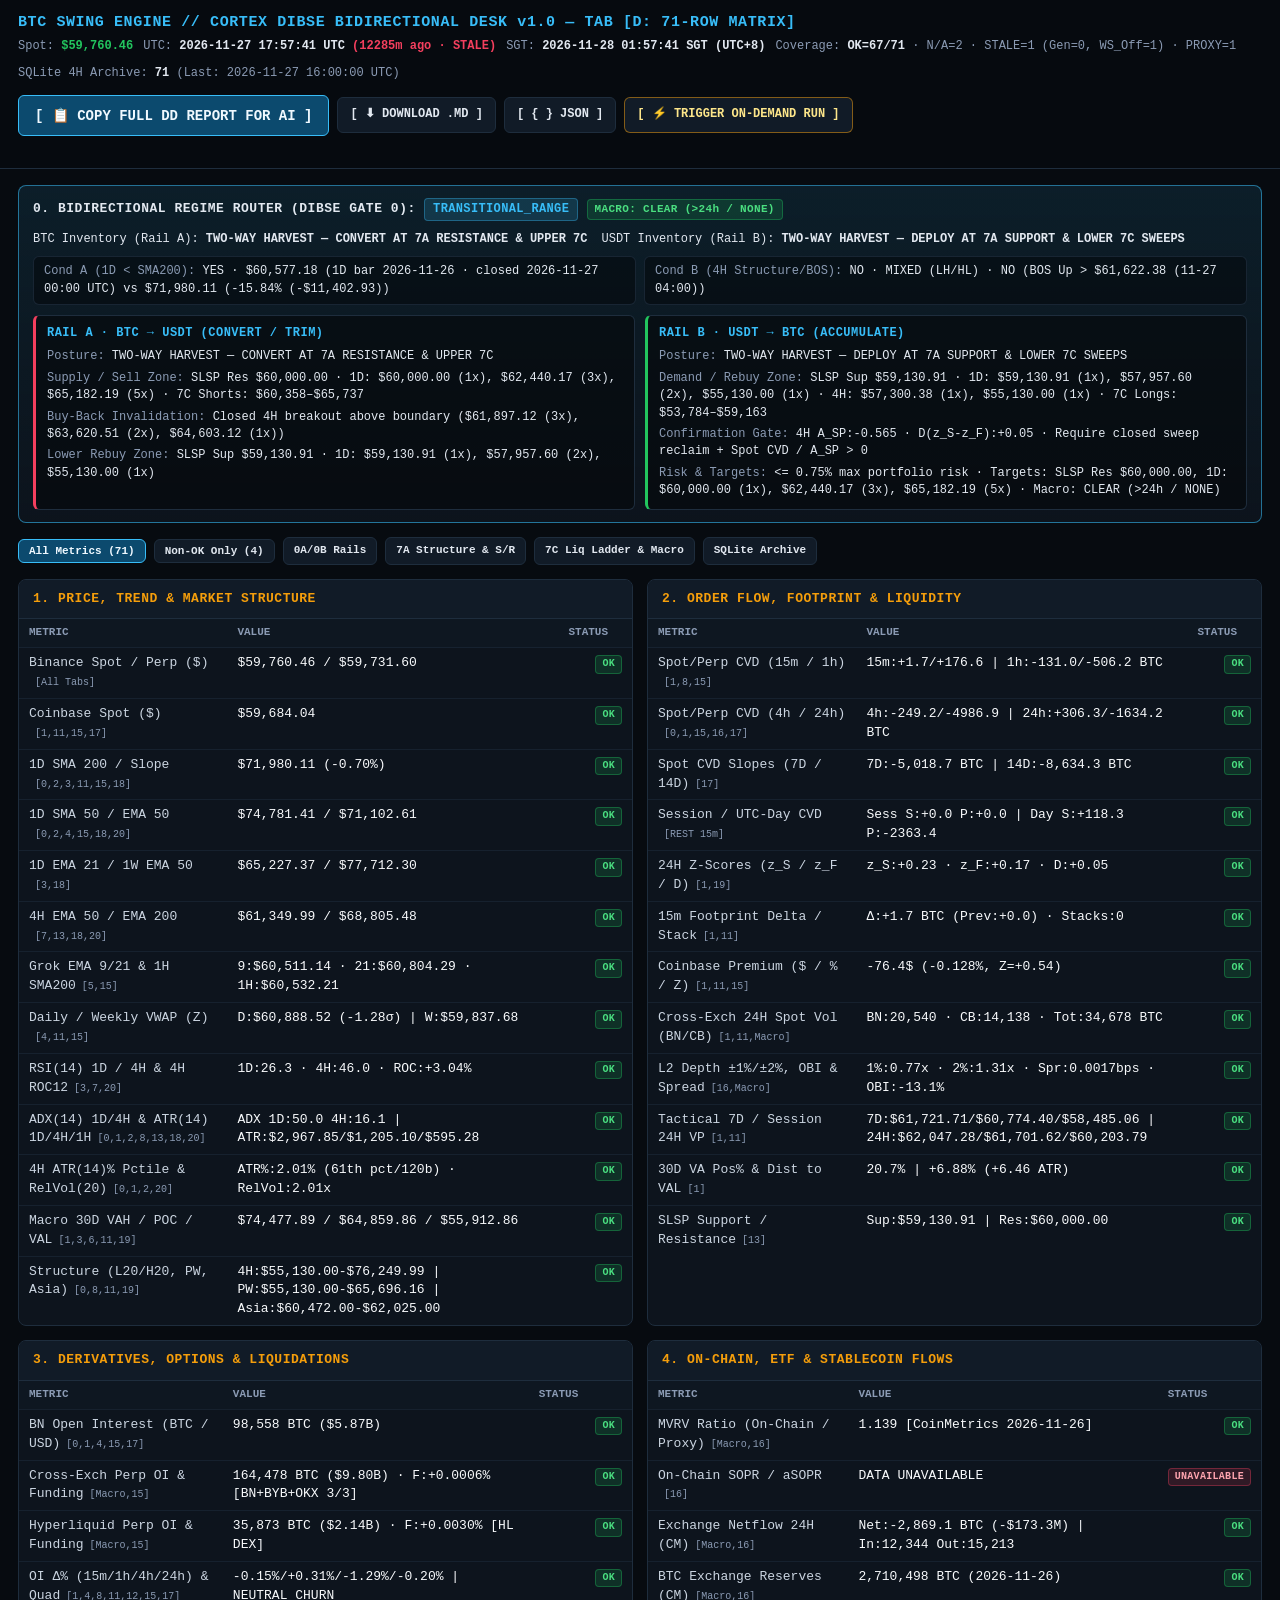
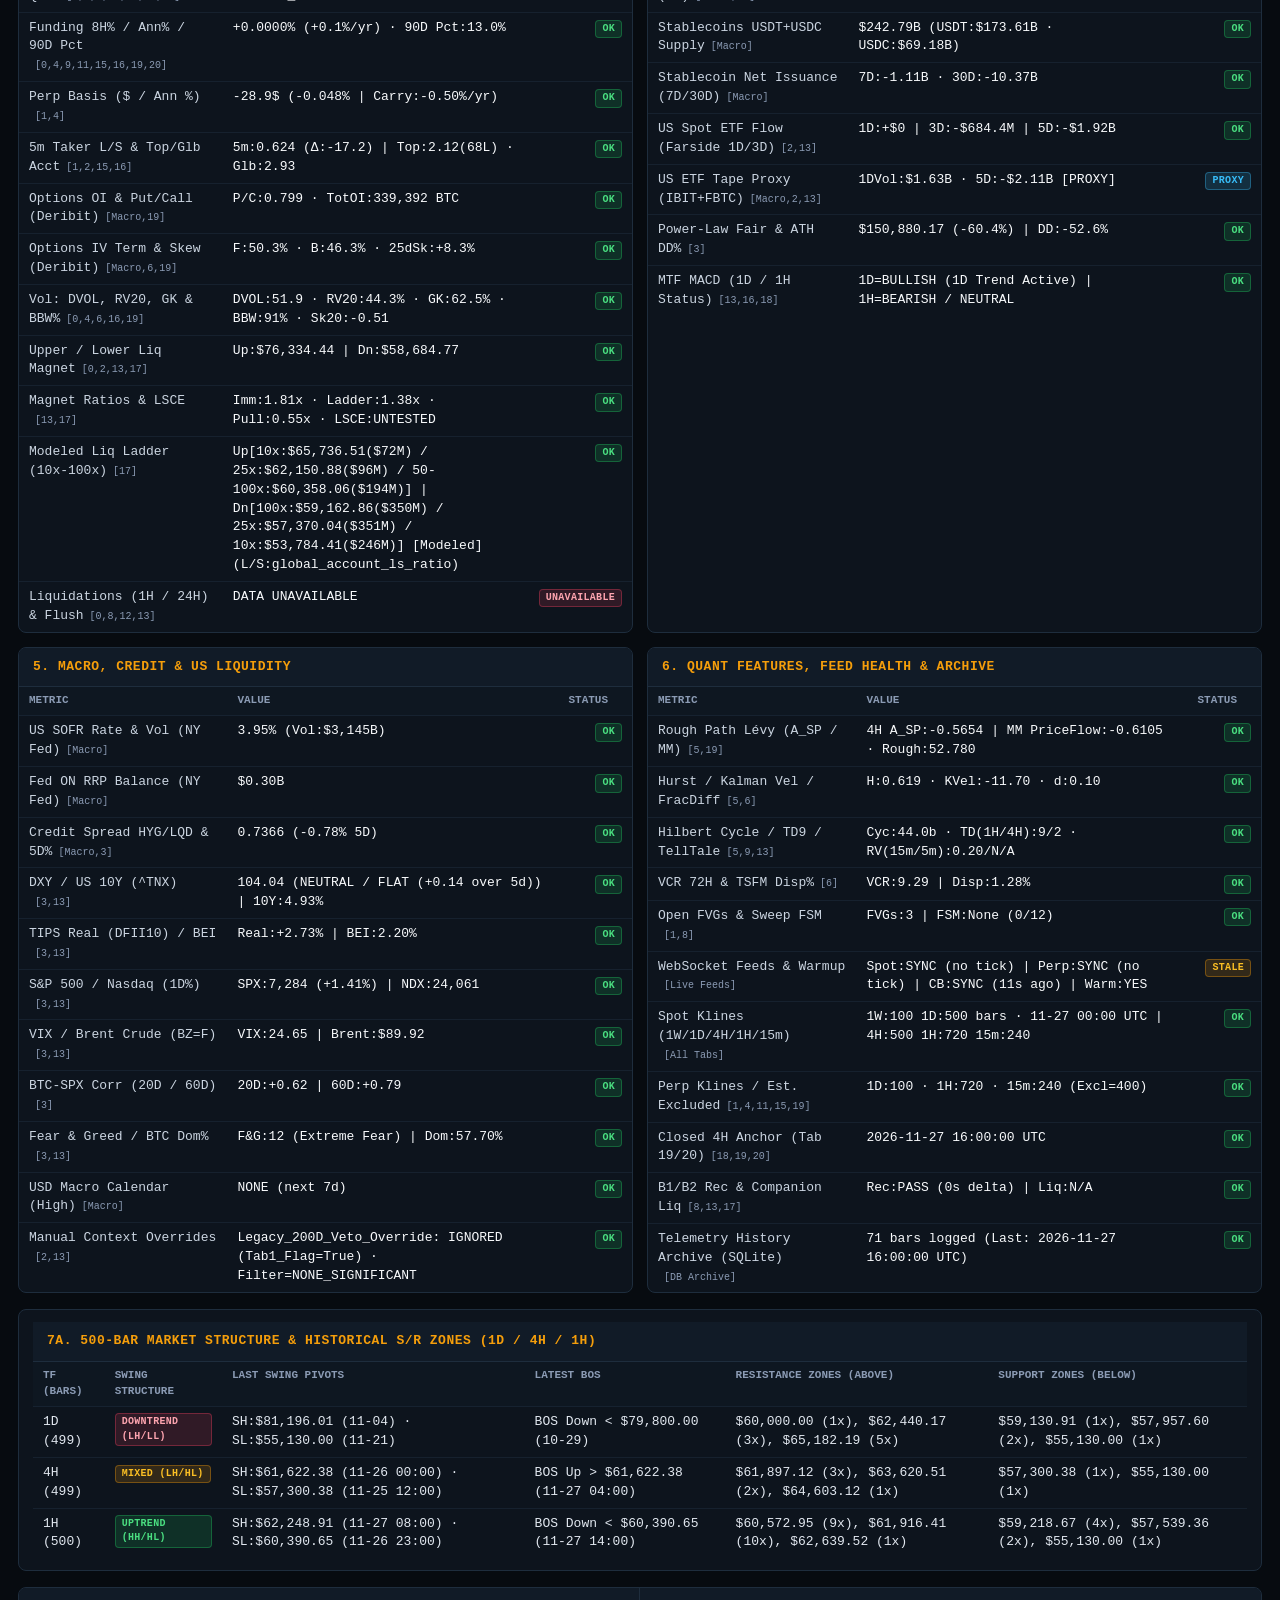
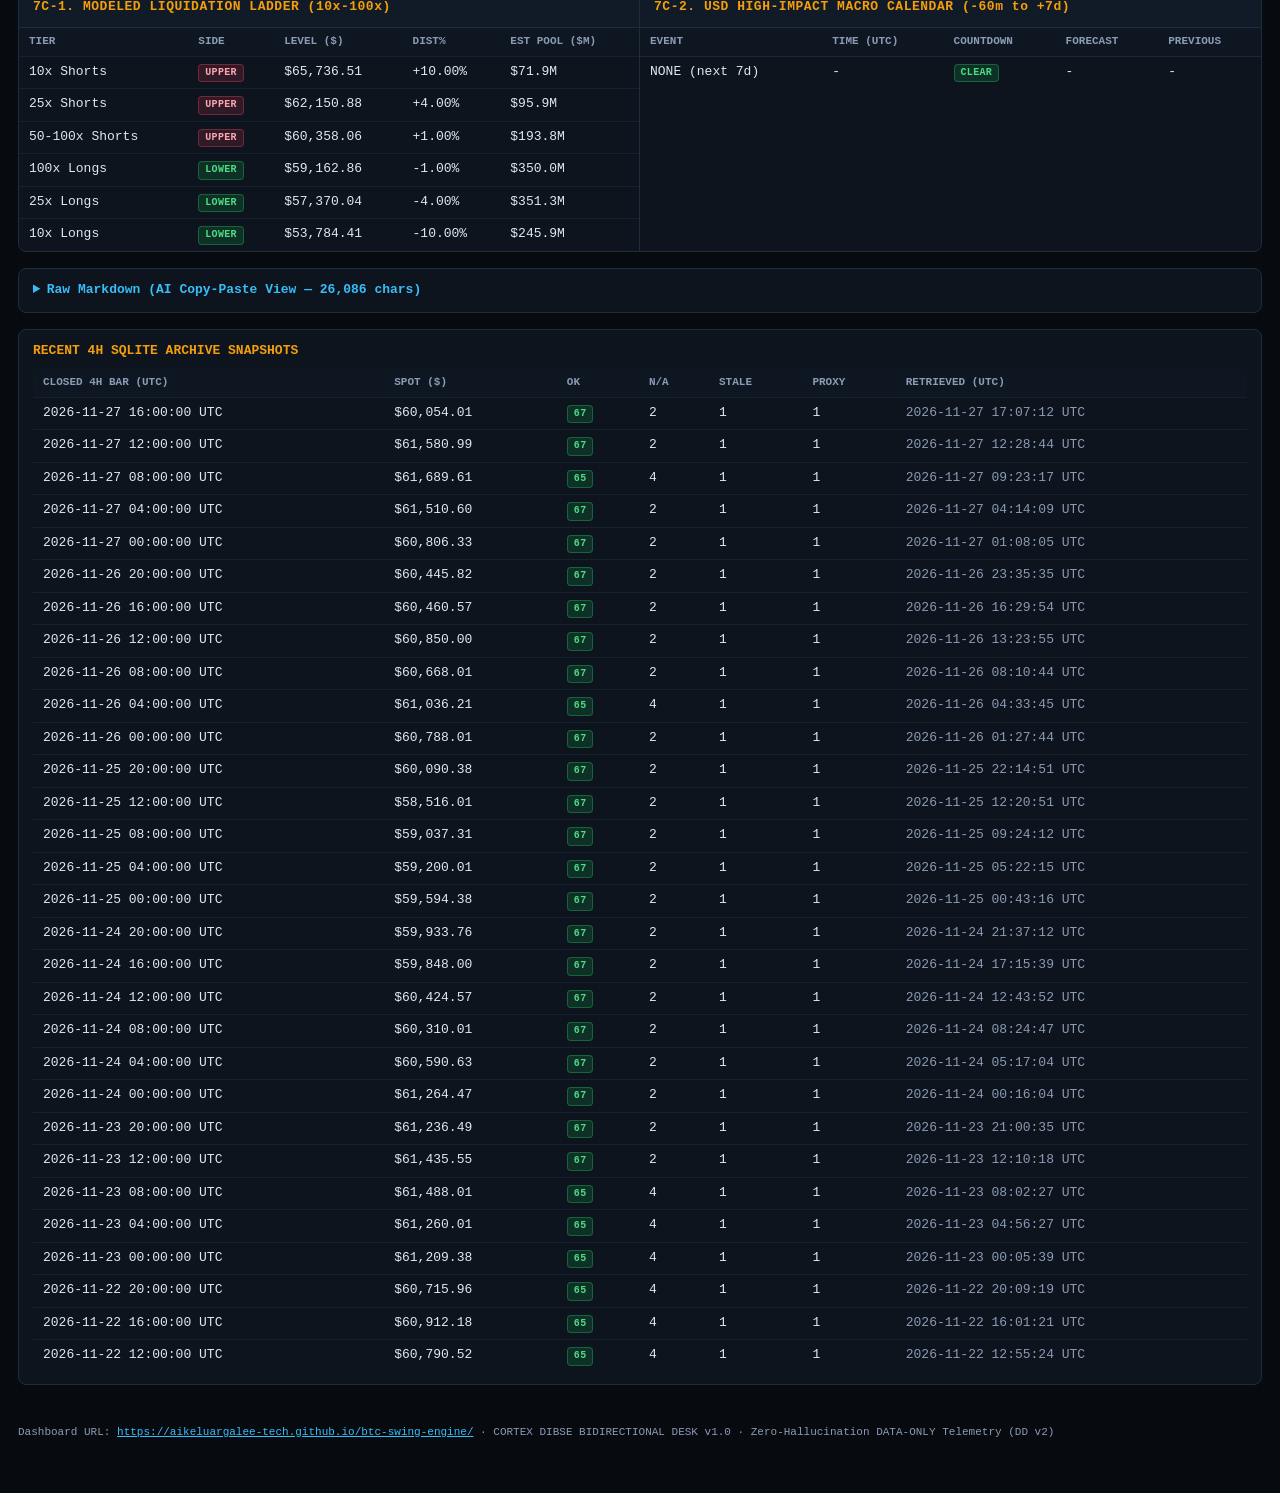
==== commit 3f6bfd15: "chore(dd-hub): update Tab D dashboard & 4H telemetry snapshot [skip ci]" ====
--- a/docs/index.html
+++ b/docs/index.html
@@ -374,9 +374,9 @@
     <div class="brand">
       <div class="brand-title">BTC SWING ENGINE // CORTEX DIBSE BIDIRECTIONAL DESK v1.0 — TAB [D: 71-ROW MATRIX]</div>
       <div class="meta-line">
-        <span>Spot: <span class="spot-pill">$60,054.01</span></span>
-        <span>UTC: <strong>2026-11-27 17:07:12 UTC</strong> <span id="snapshot-age"></span></span>
-        <span>SGT: <strong>2026-11-28 01:07:12 SGT (UTC+8)</strong></span>
+        <span>Spot: <span class="spot-pill">$59,760.46</span></span>
+        <span>UTC: <strong>2026-11-27 17:57:41 UTC</strong> <span id="snapshot-age"></span></span>
+        <span>SGT: <strong>2026-11-28 01:57:41 SGT (UTC+8)</strong></span>
         <span>Coverage: <strong>OK=67/71</strong> · N/A=2 · STALE=1 (Gen=0, WS_Off=1) · PROXY=1</span>
         <span>SQLite 4H Archive: <strong>71</strong> (Last: 2026-11-27 16:00:00 UTC)</span>
       </div>
@@ -395,7 +395,7 @@
 </header>
 
 <main>
-  <section id="veto" class="veto-banner veto-range"><div class="veto-head"><div class="veto-title">0. BIDIRECTIONAL REGIME ROUTER (DIBSE GATE 0): <span class="badge badge-proxy" style="font-size:12px;padding:2px 8px;">TRANSITIONAL_RANGE</span> <span class="badge badge-ok" style="font-size:11px;padding:2px 7px;">MACRO: CLEAR (&gt;24h / NONE)</span></div><div class="veto-posture"><span>BTC Inventory (Rail A): <strong>TWO-WAY HARVEST — CONVERT AT 7A RESISTANCE &amp; UPPER 7C</strong></span><span>USDT Inventory (Rail B): <strong>TWO-WAY HARVEST — DEPLOY AT 7A SUPPORT &amp; LOWER 7C SWEEPS</strong></span></div></div><div class="veto-grid"><div class="veto-cell"><span class="dim">Cond A (1D &lt; SMA200):</span> <code>YES</code> · <code>$60,577.18 (1D bar 2026-11-26 · closed 2026-11-27 00:00 UTC)</code> vs <code>$71,980.11</code> (<code>-15.84% (-$11,402.93)</code>)</div><div class="veto-cell"><span class="dim">Cond B (4H Structure/BOS):</span> <code>NO</code> · <code>MIXED (LH/HL)</code> · <code>NO (BOS Up &gt; $61,622.38 (11-27 04:00))</code></div></div><div id="rails-0" class="rails-grid"><div class="rail-card rail-a"><div class="rail-title">RAIL A · BTC &rarr; USDT (CONVERT / TRIM)</div><div class="rail-row"><span class="dim">Posture:</span> <code>TWO-WAY HARVEST — CONVERT AT 7A RESISTANCE &amp; UPPER 7C</code></div><div class="rail-row"><span class="dim">Supply / Sell Zone:</span> <code>SLSP Res $61,065.63 · 1D: $62,440.17 (3x), $65,182.19 (5x), $67,124.15 (2x) · 7C Shorts: $60,655–$66,059</code></div><div class="rail-row"><span class="dim">Buy-Back Invalidation:</span> <code>Closed 4H breakout above boundary ($61,897.12 (3x), $63,620.51 (2x), $64,603.12 (1x))</code></div><div class="rail-row"><span class="dim">Lower Rebuy Zone:</span> <code>SLSP Sup $60,000.00 · 1D: $59,130.91 (1x), $57,957.60 (2x), $55,130.00 (1x)</code></div></div><div class="rail-card rail-b"><div class="rail-title">RAIL B · USDT &rarr; BTC (ACCUMULATE)</div><div class="rail-row"><span class="dim">Posture:</span> <code>TWO-WAY HARVEST — DEPLOY AT 7A SUPPORT &amp; LOWER 7C SWEEPS</code></div><div class="rail-row"><span class="dim">Demand / Rebuy Zone:</span> <code>SLSP Sup $60,000.00 · 1D: $59,130.91 (1x), $57,957.60 (2x), $55,130.00 (1x) · 4H: $57,300.38 (1x), $55,130.00 (1x) · 7C Longs: $54,049–$59,453</code></div><div class="rail-row"><span class="dim">Confirmation Gate:</span> <code>4H A_SP:-0.565 · D(z_S-z_F):+0.05 · Require closed sweep reclaim + Spot CVD / A_SP &gt; 0</code></div><div class="rail-row"><span class="dim">Risk &amp; Targets:</span> <code>&lt;= 0.75% max portfolio risk · Targets: SLSP Res $61,065.63, 1D: $62,440.17 (3x), $65,182.19 (5x), $67,124.15 (2x) · Macro: CLEAR (&gt;24h / NONE)</code></div></div></div></section>
+  <section id="veto" class="veto-banner veto-range"><div class="veto-head"><div class="veto-title">0. BIDIRECTIONAL REGIME ROUTER (DIBSE GATE 0): <span class="badge badge-proxy" style="font-size:12px;padding:2px 8px;">TRANSITIONAL_RANGE</span> <span class="badge badge-ok" style="font-size:11px;padding:2px 7px;">MACRO: CLEAR (&gt;24h / NONE)</span></div><div class="veto-posture"><span>BTC Inventory (Rail A): <strong>TWO-WAY HARVEST — CONVERT AT 7A RESISTANCE &amp; UPPER 7C</strong></span><span>USDT Inventory (Rail B): <strong>TWO-WAY HARVEST — DEPLOY AT 7A SUPPORT &amp; LOWER 7C SWEEPS</strong></span></div></div><div class="veto-grid"><div class="veto-cell"><span class="dim">Cond A (1D &lt; SMA200):</span> <code>YES</code> · <code>$60,577.18 (1D bar 2026-11-26 · closed 2026-11-27 00:00 UTC)</code> vs <code>$71,980.11</code> (<code>-15.84% (-$11,402.93)</code>)</div><div class="veto-cell"><span class="dim">Cond B (4H Structure/BOS):</span> <code>NO</code> · <code>MIXED (LH/HL)</code> · <code>NO (BOS Up &gt; $61,622.38 (11-27 04:00))</code></div></div><div id="rails-0" class="rails-grid"><div class="rail-card rail-a"><div class="rail-title">RAIL A · BTC &rarr; USDT (CONVERT / TRIM)</div><div class="rail-row"><span class="dim">Posture:</span> <code>TWO-WAY HARVEST — CONVERT AT 7A RESISTANCE &amp; UPPER 7C</code></div><div class="rail-row"><span class="dim">Supply / Sell Zone:</span> <code>SLSP Res $60,000.00 · 1D: $60,000.00 (1x), $62,440.17 (3x), $65,182.19 (5x) · 7C Shorts: $60,358–$65,737</code></div><div class="rail-row"><span class="dim">Buy-Back Invalidation:</span> <code>Closed 4H breakout above boundary ($61,897.12 (3x), $63,620.51 (2x), $64,603.12 (1x))</code></div><div class="rail-row"><span class="dim">Lower Rebuy Zone:</span> <code>SLSP Sup $59,130.91 · 1D: $59,130.91 (1x), $57,957.60 (2x), $55,130.00 (1x)</code></div></div><div class="rail-card rail-b"><div class="rail-title">RAIL B · USDT &rarr; BTC (ACCUMULATE)</div><div class="rail-row"><span class="dim">Posture:</span> <code>TWO-WAY HARVEST — DEPLOY AT 7A SUPPORT &amp; LOWER 7C SWEEPS</code></div><div class="rail-row"><span class="dim">Demand / Rebuy Zone:</span> <code>SLSP Sup $59,130.91 · 1D: $59,130.91 (1x), $57,957.60 (2x), $55,130.00 (1x) · 4H: $57,300.38 (1x), $55,130.00 (1x) · 7C Longs: $53,784–$59,163</code></div><div class="rail-row"><span class="dim">Confirmation Gate:</span> <code>4H A_SP:-0.565 · D(z_S-z_F):+0.05 · Require closed sweep reclaim + Spot CVD / A_SP &gt; 0</code></div><div class="rail-row"><span class="dim">Risk &amp; Targets:</span> <code>&lt;= 0.75% max portfolio risk · Targets: SLSP Res $60,000.00, 1D: $60,000.00 (1x), $62,440.17 (3x), $65,182.19 (5x) · Macro: CLEAR (&gt;24h / NONE)</code></div></div></div></section>
 
   <div class="toolbar">
     <button id="flt-all" class="btn btn-filter is-active" type="button">All Metrics (71)</button>
@@ -407,19 +407,19 @@
   </div>
 
   <div class="grid">
-    <section class="panel-card"><h2>1. PRICE, TREND &amp; MARKET STRUCTURE</h2><div class="table-wrap"><table><thead><tr><th>Metric</th><th>Value</th><th>Status</th></tr></thead><tbody><tr class="metric-row" data-status="OK"><td class="col-metric">Binance Spot / Perp ($)<span class="tabs-tag">[All Tabs]</span></td><td class="col-val"><code>$60,054.01 / $60,013.60</code></td><td class="col-st"><span class="badge badge-ok">OK</span></td></tr><tr class="metric-row" data-status="OK"><td class="col-metric">Coinbase Spot ($)<span class="tabs-tag">[1,11,15,17]</span></td><td class="col-val"><code>$59,982.81</code></td><td class="col-st"><span class="badge badge-ok">OK</span></td></tr><tr class="metric-row" data-status="OK"><td class="col-metric">1D SMA 200 / Slope<span class="tabs-tag">[0,2,3,11,15,18]</span></td><td class="col-val"><code>$71,980.11 (-0.70%)</code></td><td class="col-st"><span class="badge badge-ok">OK</span></td></tr><tr class="metric-row" data-status="OK"><td class="col-metric">1D SMA 50 / EMA 50<span class="tabs-tag">[0,2,4,15,18,20]</span></td><td class="col-val"><code>$74,781.41 / $71,114.12</code></td><td class="col-st"><span class="badge badge-ok">OK</span></td></tr><tr class="metric-row" data-status="OK"><td class="col-metric">1D EMA 21 / 1W EMA 50<span class="tabs-tag">[3,18]</span></td><td class="col-val"><code>$65,254.05 / $77,712.30</code></td><td class="col-st"><span class="badge badge-ok">OK</span></td></tr><tr class="metric-row" data-status="OK"><td class="col-metric">4H EMA 50 / EMA 200<span class="tabs-tag">[7,13,18,20]</span></td><td class="col-val"><code>$61,349.99 / $68,805.48</code></td><td class="col-st"><span class="badge badge-ok">OK</span></td></tr><tr class="metric-row" data-status="OK"><td class="col-metric">Grok EMA 9/21 &amp; 1H SMA200<span class="tabs-tag">[5,15]</span></td><td class="col-val"><code>9:$60,569.85 · 21:$60,830.98 · 1H:$60,533.68</code></td><td class="col-st"><span class="badge badge-ok">OK</span></td></tr><tr class="metric-row" data-status="OK"><td class="col-metric">Daily / Weekly VWAP (Z)<span class="tabs-tag">[4,11,15]</span></td><td class="col-val"><code>D:$60,929.39 (-1.01σ) | W:$59,837.96</code></td><td class="col-st"><span class="badge badge-ok">OK</span></td></tr><tr class="metric-row" data-status="OK"><td class="col-metric">RSI(14) 1D / 4H &amp; 4H ROC12<span class="tabs-tag">[3,7,20]</span></td><td class="col-val"><code>1D:26.8 · 4H:46.0 · ROC:+3.04%</code></td><td class="col-st"><span class="badge badge-ok">OK</span></td></tr><tr class="metric-row" data-status="OK"><td class="col-metric">ADX(14) 1D/4H &amp; ATR(14) 1D/4H/1H<span class="tabs-tag">[0,1,2,8,13,18,20]</span></td><td class="col-val"><code>ADX 1D:50.0 4H:16.1 | ATR:$2,967.85/$1,183.19/$568.06</code></td><td class="col-st"><span class="badge badge-ok">OK</span></td></tr><tr class="metric-row" data-status="OK"><td class="col-metric">4H ATR(14)% Pctile &amp; RelVol(20)<span class="tabs-tag">[0,1,2,20]</span></td><td class="col-val"><code>ATR%:2.01% (61th pct/120b) · RelVol:2.01x</code></td><td class="col-st"><span class="badge badge-ok">OK</span></td></tr><tr class="metric-row" data-status="OK"><td class="col-metric">Macro 30D VAH / POC / VAL<span class="tabs-tag">[1,3,6,11,19]</span></td><td class="col-val"><code>$74,477.89 / $64,859.86 / $55,912.86</code></td><td class="col-st"><span class="badge badge-ok">OK</span></td></tr><tr class="metric-row" data-status="OK"><td class="col-metric">Structure (L20/H20, PW, Asia)<span class="tabs-tag">[0,8,11,19]</span></td><td class="col-val"><code>4H:$55,130.00-$76,249.99 | PW:$55,130.00-$65,696.16 | Asia:$60,472.00-$62,025.00</code></td><td class="col-st"><span class="badge badge-ok">OK</span></td></tr></tbody></table></div></section><section class="panel-card"><h2>2. ORDER FLOW, FOOTPRINT &amp; LIQUIDITY</h2><div class="table-wrap"><table><thead><tr><th>Metric</th><th>Value</th><th>Status</th></tr></thead><tbody><tr class="metric-row" data-status="OK"><td class="col-metric">Spot/Perp CVD (15m / 1h)<span class="tabs-tag">[1,8,15]</span></td><td class="col-val"><code>15m:+7.2/-102.9 | 1h:+17.9/-403.5 BTC</code></td><td class="col-st"><span class="badge badge-ok">OK</span></td></tr><tr class="metric-row" data-status="OK"><td class="col-metric">Spot/Perp CVD (4h / 24h)<span class="tabs-tag">[0,1,15,16,17]</span></td><td class="col-val"><code>4h:-111.0/-4558.5 | 24h:+444.4/-1205.8 BTC</code></td><td class="col-st"><span class="badge badge-ok">OK</span></td></tr><tr class="metric-row" data-status="OK"><td class="col-metric">Spot CVD Slopes (7D / 14D)<span class="tabs-tag">[17]</span></td><td class="col-val"><code>7D:-5,018.7 BTC | 14D:-8,634.3 BTC</code></td><td class="col-st"><span class="badge badge-ok">OK</span></td></tr><tr class="metric-row" data-status="OK"><td class="col-metric">Session / UTC-Day CVD<span class="tabs-tag">[REST 15m]</span></td><td class="col-val"><code>Sess S:+0.0 P:+0.0 | Day S:+256.4 P:-1960.0</code></td><td class="col-st"><span class="badge badge-ok">OK</span></td></tr><tr class="metric-row" data-status="OK"><td class="col-metric">24H Z-Scores (z_S / z_F / D)<span class="tabs-tag">[1,19]</span></td><td class="col-val"><code>z_S:+0.23 · z_F:+0.17 · D:+0.05</code></td><td class="col-st"><span class="badge badge-ok">OK</span></td></tr><tr class="metric-row" data-status="OK"><td class="col-metric">15m Footprint Delta / Stack<span class="tabs-tag">[1,11]</span></td><td class="col-val"><code>Δ:+7.2 BTC (Prev:+0.0) · Stacks:0</code></td><td class="col-st"><span class="badge badge-ok">OK</span></td></tr><tr class="metric-row" data-status="OK"><td class="col-metric">Coinbase Premium ($ / % / Z)<span class="tabs-tag">[1,11,15]</span></td><td class="col-val"><code>-71.2$ (-0.119%, Z=+0.57)</code></td><td class="col-st"><span class="badge badge-ok">OK</span></td></tr><tr class="metric-row" data-status="OK"><td class="col-metric">Cross-Exch 24H Spot Vol (BN/CB)<span class="tabs-tag">[1,11,Macro]</span></td><td class="col-val"><code>BN:19,896 · CB:13,438 · Tot:33,334 BTC</code></td><td class="col-st"><span class="badge badge-ok">OK</span></td></tr><tr class="metric-row" data-status="OK"><td class="col-metric">L2 Depth ±1%/±2%, OBI &amp; Spread<span class="tabs-tag">[16,Macro]</span></td><td class="col-val"><code>1%:0.98x · 2%:1.14x · Spr:0.0017bps · OBI:-0.8%</code></td><td class="col-st"><span class="badge badge-ok">OK</span></td></tr><tr class="metric-row" data-status="OK"><td class="col-metric">Tactical 7D / Session 24H VP<span class="tabs-tag">[1,11]</span></td><td class="col-val"><code>7D:$61,721.71/$60,774.40/$58,485.06 | 24H:$62,047.28/$61,701.62/$60,319.01</code></td><td class="col-st"><span class="badge badge-ok">OK</span></td></tr><tr class="metric-row" data-status="OK"><td class="col-metric">30D VA Pos% &amp; Dist to VAL<span class="tabs-tag">[1]</span></td><td class="col-val"><code>22.3% | +7.41% (+7.29 ATR)</code></td><td class="col-st"><span class="badge badge-ok">OK</span></td></tr><tr class="metric-row" data-status="OK"><td class="col-metric">SLSP Support / Resistance<span class="tabs-tag">[13]</span></td><td class="col-val"><code>Sup:$60,000.00 | Res:$61,065.63</code></td><td class="col-st"><span class="badge badge-ok">OK</span></td></tr></tbody></table></div></section><section class="panel-card"><h2>3. DERIVATIVES, OPTIONS &amp; LIQUIDATIONS</h2><div class="table-wrap"><table><thead><tr><th>Metric</th><th>Value</th><th>Status</th></tr></thead><tbody><tr class="metric-row" data-status="OK"><td class="col-metric">BN Open Interest (BTC / USD)<span class="tabs-tag">[0,1,4,15,17]</span></td><td class="col-val"><code>98,369 BTC ($5.90B)</code></td><td class="col-st"><span class="badge badge-ok">OK</span></td></tr><tr class="metric-row" data-status="OK"><td class="col-metric">Cross-Exch Perp OI &amp; Funding<span class="tabs-tag">[Macro,15]</span></td><td class="col-val"><code>164,467 BTC ($9.87B) · F:+0.0004% [BN+BYB+OKX 3/3]</code></td><td class="col-st"><span class="badge badge-ok">OK</span></td></tr><tr class="metric-row" data-status="OK"><td class="col-metric">Hyperliquid Perp OI &amp; Funding<span class="tabs-tag">[Macro,15]</span></td><td class="col-val"><code>36,006 BTC ($2.16B) · F:+0.0100% [HL DEX]</code></td><td class="col-st"><span class="badge badge-ok">OK</span></td></tr><tr class="metric-row" data-status="OK"><td class="col-metric">OI Δ% (15m/1h/4h/24h) &amp; Quad<span class="tabs-tag">[1,4,8,11,12,15,17]</span></td><td class="col-val"><code>-0.20%/-1.11%/-1.40%/-0.80% | NEUTRAL_CHURN</code></td><td class="col-st"><span class="badge badge-ok">OK</span></td></tr><tr class="metric-row" data-status="OK"><td class="col-metric">Funding 8H% / Ann% / 90D Pct<span class="tabs-tag">[0,4,9,11,15,16,19,20]</span></td><td class="col-val"><code>+0.0001% (+0.1%/yr) · 90D Pct:13.0%</code></td><td class="col-st"><span class="badge badge-ok">OK</span></td></tr><tr class="metric-row" data-status="OK"><td class="col-metric">Perp Basis ($ / Ann %)<span class="tabs-tag">[1,4]</span></td><td class="col-val"><code>-40.4$ (-0.067% | Carry:-0.70%/yr)</code></td><td class="col-st"><span class="badge badge-ok">OK</span></td></tr><tr class="metric-row" data-status="OK"><td class="col-metric">5m Taker L/S &amp; Top/Glb Acct<span class="tabs-tag">[1,2,15,16]</span></td><td class="col-val"><code>5m:1.716 (Δ:+4.3) | Top:2.12(68L) · Glb:2.95</code></td><td class="col-st"><span class="badge badge-ok">OK</span></td></tr><tr class="metric-row" data-status="OK"><td class="col-metric">Options OI &amp; Put/Call (Deribit)<span class="tabs-tag">[Macro,19]</span></td><td class="col-val"><code>P/C:0.800 · TotOI:339,122 BTC</code></td><td class="col-st"><span class="badge badge-ok">OK</span></td></tr><tr class="metric-row" data-status="OK"><td class="col-metric">Options IV Term &amp; Skew (Deribit)<span class="tabs-tag">[Macro,6,19]</span></td><td class="col-val"><code>F:50.4% · B:46.3% · 25dSk:+7.8%</code></td><td class="col-st"><span class="badge badge-ok">OK</span></td></tr><tr class="metric-row" data-status="OK"><td class="col-metric">Vol: DVOL, RV20, GK &amp; BBW%<span class="tabs-tag">[0,4,6,16,19]</span></td><td class="col-val"><code>DVOL:51.9 · RV20:44.3% · GK:61.8% · BBW:91% · Sk20:-0.54</code></td><td class="col-st"><span class="badge badge-ok">OK</span></td></tr><tr class="metric-row" data-status="OK"><td class="col-metric">Upper / Lower Liq Magnet<span class="tabs-tag">[0,2,13,17]</span></td><td class="col-val"><code>Up:$76,334.44 | Dn:$58,973.04</code></td><td class="col-st"><span class="badge badge-ok">OK</span></td></tr><tr class="metric-row" data-status="OK"><td class="col-metric">Magnet Ratios &amp; LSCE<span class="tabs-tag">[13,17]</span></td><td class="col-val"><code>Imm:1.81x · Ladder:1.38x · Pull:0.55x · LSCE:UNTESTED</code></td><td class="col-st"><span class="badge badge-ok">OK</span></td></tr><tr class="metric-row" data-status="OK"><td class="col-metric">Modeled Liq Ladder (10x-100x)<span class="tabs-tag">[17]</span></td><td class="col-val"><code>Up[10x:$66,059.41($72M) / 25x:$62,456.17($96M) / 50-100x:$60,654.55($194M)] | Dn[100x:$59,453.47($350M) / 25x:$57,651.85($353M) / 10x:$54,048.61($247M)] [Modeled] (L/S:global_account_ls_ratio)</code></td><td class="col-st"><span class="badge badge-ok">OK</span></td></tr><tr class="metric-row" data-status="UNAVAILABLE"><td class="col-metric">Liquidations (1H / 24H) &amp; Flush<span class="tabs-tag">[0,8,12,13]</span></td><td class="col-val"><code>DATA UNAVAILABLE</code></td><td class="col-st"><span class="badge badge-unavail">UNAVAILABLE</span></td></tr></tbody></table></div></section><section class="panel-card"><h2>4. ON-CHAIN, ETF &amp; STABLECOIN FLOWS</h2><div class="table-wrap"><table><thead><tr><th>Metric</th><th>Value</th><th>Status</th></tr></thead><tbody><tr class="metric-row" data-status="OK"><td class="col-metric">MVRV Ratio (On-Chain / Proxy)<span class="tabs-tag">[Macro,16]</span></td><td class="col-val"><code>1.139 [CoinMetrics 2026-11-26]</code></td><td class="col-st"><span class="badge badge-ok">OK</span></td></tr><tr class="metric-row" data-status="UNAVAILABLE"><td class="col-metric">On-Chain SOPR / aSOPR<span class="tabs-tag">[16]</span></td><td class="col-val"><code>DATA UNAVAILABLE</code></td><td class="col-st"><span class="badge badge-unavail">UNAVAILABLE</span></td></tr><tr class="metric-row" data-status="OK"><td class="col-metric">Exchange Netflow 24H (CM)<span class="tabs-tag">[Macro,16]</span></td><td class="col-val"><code>Net:-2,869.1 BTC (-$173.3M) | In:12,344 Out:15,213</code></td><td class="col-st"><span class="badge badge-ok">OK</span></td></tr><tr class="metric-row" data-status="OK"><td class="col-metric">BTC Exchange Reserves (CM)<span class="tabs-tag">[Macro,16]</span></td><td class="col-val"><code>2,710,498 BTC (2026-11-26)</code></td><td class="col-st"><span class="badge badge-ok">OK</span></td></tr><tr class="metric-row" data-status="OK"><td class="col-metric">Stablecoins USDT+USDC Supply<span class="tabs-tag">[Macro]</span></td><td class="col-val"><code>$242.79B (USDT:$173.61B · USDC:$69.18B)</code></td><td class="col-st"><span class="badge badge-ok">OK</span></td></tr><tr class="metric-row" data-status="OK"><td class="col-metric">Stablecoin Net Issuance (7D/30D)<span class="tabs-tag">[Macro]</span></td><td class="col-val"><code>7D:-1.11B · 30D:-10.37B</code></td><td class="col-st"><span class="badge badge-ok">OK</span></td></tr><tr class="metric-row" data-status="OK"><td class="col-metric">US Spot ETF Flow (Farside 1D/3D)<span class="tabs-tag">[2,13]</span></td><td class="col-val"><code>1D:+$0 | 3D:-$684.4M | 5D:-$1.92B</code></td><td class="col-st"><span class="badge badge-ok">OK</span></td></tr><tr class="metric-row" data-status="PROXY"><td class="col-metric">US ETF Tape Proxy (IBIT+FBTC)<span class="tabs-tag">[Macro,2,13]</span></td><td class="col-val"><code>1DVol:$1.51B · 5D:-$1.99B [PROXY]</code></td><td class="col-st"><span class="badge badge-proxy">PROXY</span></td></tr><tr class="metric-row" data-status="OK"><td class="col-metric">Power-Law Fair &amp; ATH DD%<span class="tabs-tag">[3]</span></td><td class="col-val"><code>$150,875.57 (-60.2%) | DD:-52.4%</code></td><td class="col-st"><span class="badge badge-ok">OK</span></td></tr><tr class="metric-row" data-status="OK"><td class="col-metric">MTF MACD (1D / 1H Status)<span class="tabs-tag">[13,16,18]</span></td><td class="col-val"><code>1D=BULLISH (1D Trend Active) | 1H=BEARISH / NEUTRAL</code></td><td class="col-st"><span class="badge badge-ok">OK</span></td></tr></tbody></table></div></section><section class="panel-card"><h2>5. MACRO, CREDIT &amp; US LIQUIDITY</h2><div class="table-wrap"><table><thead><tr><th>Metric</th><th>Value</th><th>Status</th></tr></thead><tbody><tr class="metric-row" data-status="OK"><td class="col-metric">US SOFR Rate &amp; Vol (NY Fed)<span class="tabs-tag">[Macro]</span></td><td class="col-val"><code>3.95% (Vol:$3,145B)</code></td><td class="col-st"><span class="badge badge-ok">OK</span></td></tr><tr class="metric-row" data-status="OK"><td class="col-metric">Fed ON RRP Balance (NY Fed)<span class="tabs-tag">[Macro]</span></td><td class="col-val"><code>$0.30B</code></td><td class="col-st"><span class="badge badge-ok">OK</span></td></tr><tr class="metric-row" data-status="OK"><td class="col-metric">Credit Spread HYG/LQD &amp; 5D%<span class="tabs-tag">[Macro,3]</span></td><td class="col-val"><code>0.7372 (-0.70% 5D)</code></td><td class="col-st"><span class="badge badge-ok">OK</span></td></tr><tr class="metric-row" data-status="OK"><td class="col-metric">DXY / US 10Y (^TNX)<span class="tabs-tag">[3,13]</span></td><td class="col-val"><code>103.99 (NEUTRAL / FLAT (+0.09 over 5d)) | 10Y:4.93%</code></td><td class="col-st"><span class="badge badge-ok">OK</span></td></tr><tr class="metric-row" data-status="OK"><td class="col-metric">TIPS Real (DFII10) / BEI<span class="tabs-tag">[3,13]</span></td><td class="col-val"><code>Real:+2.73% | BEI:2.20%</code></td><td class="col-st"><span class="badge badge-ok">OK</span></td></tr><tr class="metric-row" data-status="OK"><td class="col-metric">S&amp;P 500 / Nasdaq (1D%)<span class="tabs-tag">[3,13]</span></td><td class="col-val"><code>SPX:7,276 (+1.30%) | NDX:23,992</code></td><td class="col-st"><span class="badge badge-ok">OK</span></td></tr><tr class="metric-row" data-status="OK"><td class="col-metric">VIX / Brent Crude (BZ=F)<span class="tabs-tag">[3,13]</span></td><td class="col-val"><code>VIX:24.45 | Brent:$90.03</code></td><td class="col-st"><span class="badge badge-ok">OK</span></td></tr><tr class="metric-row" data-status="OK"><td class="col-metric">BTC-SPX Corr (20D / 60D)<span class="tabs-tag">[3]</span></td><td class="col-val"><code>20D:+0.62 | 60D:+0.79</code></td><td class="col-st"><span class="badge badge-ok">OK</span></td></tr><tr class="metric-row" data-status="OK"><td class="col-metric">Fear &amp; Greed / BTC Dom%<span class="tabs-tag">[3,13]</span></td><td class="col-val"><code>F&amp;G:12 (Extreme Fear) | Dom:57.70%</code></td><td class="col-st"><span class="badge badge-ok">OK</span></td></tr><tr class="metric-row" data-status="OK"><td class="col-metric">USD Macro Calendar (High)<span class="tabs-tag">[Macro]</span></td><td class="col-val"><code>NONE (next 7d)</code></td><td class="col-st"><span class="badge badge-ok">OK</span></td></tr><tr class="metric-row" data-status="OK"><td class="col-metric">Manual Context Overrides<span class="tabs-tag">[2,13]</span></td><td class="col-val"><code>Legacy_200D_Veto_Override: IGNORED (Tab1_Flag=True) · Filter=NONE_SIGNIFICANT</code></td><td class="col-st"><span class="badge badge-ok">OK</span></td></tr></tbody></table></div></section><section class="panel-card"><h2>6. QUANT FEATURES, FEED HEALTH &amp; ARCHIVE</h2><div class="table-wrap"><table><thead><tr><th>Metric</th><th>Value</th><th>Status</th></tr></thead><tbody><tr class="metric-row" data-status="OK"><td class="col-metric">Rough Path Lévy (A_SP / MM)<span class="tabs-tag">[5,19]</span></td><td class="col-val"><code>4H A_SP:-0.5654 | MM PriceFlow:-0.6216 · Rough:5.480</code></td><td class="col-st"><span class="badge badge-ok">OK</span></td></tr><tr class="metric-row" data-status="OK"><td class="col-metric">Hurst / Kalman Vel / FracDiff<span class="tabs-tag">[5,6]</span></td><td class="col-val"><code>H:0.610 · KVel:-10.80 · d:0.10</code></td><td class="col-st"><span class="badge badge-ok">OK</span></td></tr><tr class="metric-row" data-status="OK"><td class="col-metric">Hilbert Cycle / TD9 / TellTale<span class="tabs-tag">[5,9,13]</span></td><td class="col-val"><code>Cyc:44.0b · TD(1H/4H):9/2 · RV(15m/5m):0.19/N/A</code></td><td class="col-st"><span class="badge badge-ok">OK</span></td></tr><tr class="metric-row" data-status="OK"><td class="col-metric">VCR 72H &amp; TSFM Disp%<span class="tabs-tag">[6]</span></td><td class="col-val"><code>VCR:8.96 | Disp:1.28%</code></td><td class="col-st"><span class="badge badge-ok">OK</span></td></tr><tr class="metric-row" data-status="OK"><td class="col-metric">Open FVGs &amp; Sweep FSM<span class="tabs-tag">[1,8]</span></td><td class="col-val"><code>FVGs:2 | FSM:None (0/12)</code></td><td class="col-st"><span class="badge badge-ok">OK</span></td></tr><tr class="metric-row" data-status="STALE"><td class="col-metric">WebSocket Feeds &amp; Warmup<span class="tabs-tag">[Live Feeds]</span></td><td class="col-val"><code>Spot:SYNC (no tick) | Perp:SYNC (no tick) | CB:SYNC (11s ago) | Warm:YES</code></td><td class="col-st"><span class="badge badge-stale">STALE</span></td></tr><tr class="metric-row" data-status="OK"><td class="col-metric">Spot Klines (1W/1D/4H/1H/15m)<span class="tabs-tag">[All Tabs]</span></td><td class="col-val"><code>1W:100 1D:500 bars · 11-27 00:00 UTC | 4H:500 1H:720 15m:240</code></td><td class="col-st"><span class="badge badge-ok">OK</span></td></tr><tr class="metric-row" data-status="OK"><td class="col-metric">Perp Klines / Est. Excluded<span class="tabs-tag">[1,4,11,15,19]</span></td><td class="col-val"><code>1D:100 · 1H:720 · 15m:240 (Excl=400)</code></td><td class="col-st"><span class="badge badge-ok">OK</span></td></tr><tr class="metric-row" data-status="OK"><td class="col-metric">Closed 4H Anchor (Tab 19/20)<span class="tabs-tag">[18,19,20]</span></td><td class="col-val"><code>2026-11-27 16:00:00 UTC</code></td><td class="col-st"><span class="badge badge-ok">OK</span></td></tr><tr class="metric-row" data-status="OK"><td class="col-metric">B1/B2 Rec &amp; Companion Liq<span class="tabs-tag">[8,13,17]</span></td><td class="col-val"><code>Rec:PASS (0s delta) | Liq:N/A</code></td><td class="col-st"><span class="badge badge-ok">OK</span></td></tr><tr class="metric-row" data-status="OK"><td class="col-metric">Telemetry History Archive (SQLite)<span class="tabs-tag">[DB Archive]</span></td><td class="col-val"><code>71 bars logged (Last: 2026-11-27 16:00:00 UTC)</code></td><td class="col-st"><span class="badge badge-ok">OK</span></td></tr></tbody></table></div></section>
+    <section class="panel-card"><h2>1. PRICE, TREND &amp; MARKET STRUCTURE</h2><div class="table-wrap"><table><thead><tr><th>Metric</th><th>Value</th><th>Status</th></tr></thead><tbody><tr class="metric-row" data-status="OK"><td class="col-metric">Binance Spot / Perp ($)<span class="tabs-tag">[All Tabs]</span></td><td class="col-val"><code>$59,760.46 / $59,731.60</code></td><td class="col-st"><span class="badge badge-ok">OK</span></td></tr><tr class="metric-row" data-status="OK"><td class="col-metric">Coinbase Spot ($)<span class="tabs-tag">[1,11,15,17]</span></td><td class="col-val"><code>$59,684.04</code></td><td class="col-st"><span class="badge badge-ok">OK</span></td></tr><tr class="metric-row" data-status="OK"><td class="col-metric">1D SMA 200 / Slope<span class="tabs-tag">[0,2,3,11,15,18]</span></td><td class="col-val"><code>$71,980.11 (-0.70%)</code></td><td class="col-st"><span class="badge badge-ok">OK</span></td></tr><tr class="metric-row" data-status="OK"><td class="col-metric">1D SMA 50 / EMA 50<span class="tabs-tag">[0,2,4,15,18,20]</span></td><td class="col-val"><code>$74,781.41 / $71,102.61</code></td><td class="col-st"><span class="badge badge-ok">OK</span></td></tr><tr class="metric-row" data-status="OK"><td class="col-metric">1D EMA 21 / 1W EMA 50<span class="tabs-tag">[3,18]</span></td><td class="col-val"><code>$65,227.37 / $77,712.30</code></td><td class="col-st"><span class="badge badge-ok">OK</span></td></tr><tr class="metric-row" data-status="OK"><td class="col-metric">4H EMA 50 / EMA 200<span class="tabs-tag">[7,13,18,20]</span></td><td class="col-val"><code>$61,349.99 / $68,805.48</code></td><td class="col-st"><span class="badge badge-ok">OK</span></td></tr><tr class="metric-row" data-status="OK"><td class="col-metric">Grok EMA 9/21 &amp; 1H SMA200<span class="tabs-tag">[5,15]</span></td><td class="col-val"><code>9:$60,511.14 · 21:$60,804.29 · 1H:$60,532.21</code></td><td class="col-st"><span class="badge badge-ok">OK</span></td></tr><tr class="metric-row" data-status="OK"><td class="col-metric">Daily / Weekly VWAP (Z)<span class="tabs-tag">[4,11,15]</span></td><td class="col-val"><code>D:$60,888.52 (-1.28σ) | W:$59,837.68</code></td><td class="col-st"><span class="badge badge-ok">OK</span></td></tr><tr class="metric-row" data-status="OK"><td class="col-metric">RSI(14) 1D / 4H &amp; 4H ROC12<span class="tabs-tag">[3,7,20]</span></td><td class="col-val"><code>1D:26.3 · 4H:46.0 · ROC:+3.04%</code></td><td class="col-st"><span class="badge badge-ok">OK</span></td></tr><tr class="metric-row" data-status="OK"><td class="col-metric">ADX(14) 1D/4H &amp; ATR(14) 1D/4H/1H<span class="tabs-tag">[0,1,2,8,13,18,20]</span></td><td class="col-val"><code>ADX 1D:50.0 4H:16.1 | ATR:$2,967.85/$1,205.10/$595.28</code></td><td class="col-st"><span class="badge badge-ok">OK</span></td></tr><tr class="metric-row" data-status="OK"><td class="col-metric">4H ATR(14)% Pctile &amp; RelVol(20)<span class="tabs-tag">[0,1,2,20]</span></td><td class="col-val"><code>ATR%:2.01% (61th pct/120b) · RelVol:2.01x</code></td><td class="col-st"><span class="badge badge-ok">OK</span></td></tr><tr class="metric-row" data-status="OK"><td class="col-metric">Macro 30D VAH / POC / VAL<span class="tabs-tag">[1,3,6,11,19]</span></td><td class="col-val"><code>$74,477.89 / $64,859.86 / $55,912.86</code></td><td class="col-st"><span class="badge badge-ok">OK</span></td></tr><tr class="metric-row" data-status="OK"><td class="col-metric">Structure (L20/H20, PW, Asia)<span class="tabs-tag">[0,8,11,19]</span></td><td class="col-val"><code>4H:$55,130.00-$76,249.99 | PW:$55,130.00-$65,696.16 | Asia:$60,472.00-$62,025.00</code></td><td class="col-st"><span class="badge badge-ok">OK</span></td></tr></tbody></table></div></section><section class="panel-card"><h2>2. ORDER FLOW, FOOTPRINT &amp; LIQUIDITY</h2><div class="table-wrap"><table><thead><tr><th>Metric</th><th>Value</th><th>Status</th></tr></thead><tbody><tr class="metric-row" data-status="OK"><td class="col-metric">Spot/Perp CVD (15m / 1h)<span class="tabs-tag">[1,8,15]</span></td><td class="col-val"><code>15m:+1.7/+176.6 | 1h:-131.0/-506.2 BTC</code></td><td class="col-st"><span class="badge badge-ok">OK</span></td></tr><tr class="metric-row" data-status="OK"><td class="col-metric">Spot/Perp CVD (4h / 24h)<span class="tabs-tag">[0,1,15,16,17]</span></td><td class="col-val"><code>4h:-249.2/-4986.9 | 24h:+306.3/-1634.2 BTC</code></td><td class="col-st"><span class="badge badge-ok">OK</span></td></tr><tr class="metric-row" data-status="OK"><td class="col-metric">Spot CVD Slopes (7D / 14D)<span class="tabs-tag">[17]</span></td><td class="col-val"><code>7D:-5,018.7 BTC | 14D:-8,634.3 BTC</code></td><td class="col-st"><span class="badge badge-ok">OK</span></td></tr><tr class="metric-row" data-status="OK"><td class="col-metric">Session / UTC-Day CVD<span class="tabs-tag">[REST 15m]</span></td><td class="col-val"><code>Sess S:+0.0 P:+0.0 | Day S:+118.3 P:-2363.4</code></td><td class="col-st"><span class="badge badge-ok">OK</span></td></tr><tr class="metric-row" data-status="OK"><td class="col-metric">24H Z-Scores (z_S / z_F / D)<span class="tabs-tag">[1,19]</span></td><td class="col-val"><code>z_S:+0.23 · z_F:+0.17 · D:+0.05</code></td><td class="col-st"><span class="badge badge-ok">OK</span></td></tr><tr class="metric-row" data-status="OK"><td class="col-metric">15m Footprint Delta / Stack<span class="tabs-tag">[1,11]</span></td><td class="col-val"><code>Δ:+1.7 BTC (Prev:+0.0) · Stacks:0</code></td><td class="col-st"><span class="badge badge-ok">OK</span></td></tr><tr class="metric-row" data-status="OK"><td class="col-metric">Coinbase Premium ($ / % / Z)<span class="tabs-tag">[1,11,15]</span></td><td class="col-val"><code>-76.4$ (-0.128%, Z=+0.54)</code></td><td class="col-st"><span class="badge badge-ok">OK</span></td></tr><tr class="metric-row" data-status="OK"><td class="col-metric">Cross-Exch 24H Spot Vol (BN/CB)<span class="tabs-tag">[1,11,Macro]</span></td><td class="col-val"><code>BN:20,540 · CB:14,138 · Tot:34,678 BTC</code></td><td class="col-st"><span class="badge badge-ok">OK</span></td></tr><tr class="metric-row" data-status="OK"><td class="col-metric">L2 Depth ±1%/±2%, OBI &amp; Spread<span class="tabs-tag">[16,Macro]</span></td><td class="col-val"><code>1%:0.77x · 2%:1.31x · Spr:0.0017bps · OBI:-13.1%</code></td><td class="col-st"><span class="badge badge-ok">OK</span></td></tr><tr class="metric-row" data-status="OK"><td class="col-metric">Tactical 7D / Session 24H VP<span class="tabs-tag">[1,11]</span></td><td class="col-val"><code>7D:$61,721.71/$60,774.40/$58,485.06 | 24H:$62,047.28/$61,701.62/$60,203.79</code></td><td class="col-st"><span class="badge badge-ok">OK</span></td></tr><tr class="metric-row" data-status="OK"><td class="col-metric">30D VA Pos% &amp; Dist to VAL<span class="tabs-tag">[1]</span></td><td class="col-val"><code>20.7% | +6.88% (+6.46 ATR)</code></td><td class="col-st"><span class="badge badge-ok">OK</span></td></tr><tr class="metric-row" data-status="OK"><td class="col-metric">SLSP Support / Resistance<span class="tabs-tag">[13]</span></td><td class="col-val"><code>Sup:$59,130.91 | Res:$60,000.00</code></td><td class="col-st"><span class="badge badge-ok">OK</span></td></tr></tbody></table></div></section><section class="panel-card"><h2>3. DERIVATIVES, OPTIONS &amp; LIQUIDATIONS</h2><div class="table-wrap"><table><thead><tr><th>Metric</th><th>Value</th><th>Status</th></tr></thead><tbody><tr class="metric-row" data-status="OK"><td class="col-metric">BN Open Interest (BTC / USD)<span class="tabs-tag">[0,1,4,15,17]</span></td><td class="col-val"><code>98,558 BTC ($5.87B)</code></td><td class="col-st"><span class="badge badge-ok">OK</span></td></tr><tr class="metric-row" data-status="OK"><td class="col-metric">Cross-Exch Perp OI &amp; Funding<span class="tabs-tag">[Macro,15]</span></td><td class="col-val"><code>164,478 BTC ($9.80B) · F:+0.0006% [BN+BYB+OKX 3/3]</code></td><td class="col-st"><span class="badge badge-ok">OK</span></td></tr><tr class="metric-row" data-status="OK"><td class="col-metric">Hyperliquid Perp OI &amp; Funding<span class="tabs-tag">[Macro,15]</span></td><td class="col-val"><code>35,873 BTC ($2.14B) · F:+0.0030% [HL DEX]</code></td><td class="col-st"><span class="badge badge-ok">OK</span></td></tr><tr class="metric-row" data-status="OK"><td class="col-metric">OI Δ% (15m/1h/4h/24h) &amp; Quad<span class="tabs-tag">[1,4,8,11,12,15,17]</span></td><td class="col-val"><code>-0.15%/+0.31%/-1.29%/-0.20% | NEUTRAL_CHURN</code></td><td class="col-st"><span class="badge badge-ok">OK</span></td></tr><tr class="metric-row" data-status="OK"><td class="col-metric">Funding 8H% / Ann% / 90D Pct<span class="tabs-tag">[0,4,9,11,15,16,19,20]</span></td><td class="col-val"><code>+0.0000% (+0.1%/yr) · 90D Pct:13.0%</code></td><td class="col-st"><span class="badge badge-ok">OK</span></td></tr><tr class="metric-row" data-status="OK"><td class="col-metric">Perp Basis ($ / Ann %)<span class="tabs-tag">[1,4]</span></td><td class="col-val"><code>-28.9$ (-0.048% | Carry:-0.50%/yr)</code></td><td class="col-st"><span class="badge badge-ok">OK</span></td></tr><tr class="metric-row" data-status="OK"><td class="col-metric">5m Taker L/S &amp; Top/Glb Acct<span class="tabs-tag">[1,2,15,16]</span></td><td class="col-val"><code>5m:0.624 (Δ:-17.2) | Top:2.12(68L) · Glb:2.93</code></td><td class="col-st"><span class="badge badge-ok">OK</span></td></tr><tr class="metric-row" data-status="OK"><td class="col-metric">Options OI &amp; Put/Call (Deribit)<span class="tabs-tag">[Macro,19]</span></td><td class="col-val"><code>P/C:0.799 · TotOI:339,392 BTC</code></td><td class="col-st"><span class="badge badge-ok">OK</span></td></tr><tr class="metric-row" data-status="OK"><td class="col-metric">Options IV Term &amp; Skew (Deribit)<span class="tabs-tag">[Macro,6,19]</span></td><td class="col-val"><code>F:50.3% · B:46.3% · 25dSk:+8.3%</code></td><td class="col-st"><span class="badge badge-ok">OK</span></td></tr><tr class="metric-row" data-status="OK"><td class="col-metric">Vol: DVOL, RV20, GK &amp; BBW%<span class="tabs-tag">[0,4,6,16,19]</span></td><td class="col-val"><code>DVOL:51.9 · RV20:44.3% · GK:62.5% · BBW:91% · Sk20:-0.51</code></td><td class="col-st"><span class="badge badge-ok">OK</span></td></tr><tr class="metric-row" data-status="OK"><td class="col-metric">Upper / Lower Liq Magnet<span class="tabs-tag">[0,2,13,17]</span></td><td class="col-val"><code>Up:$76,334.44 | Dn:$58,684.77</code></td><td class="col-st"><span class="badge badge-ok">OK</span></td></tr><tr class="metric-row" data-status="OK"><td class="col-metric">Magnet Ratios &amp; LSCE<span class="tabs-tag">[13,17]</span></td><td class="col-val"><code>Imm:1.81x · Ladder:1.38x · Pull:0.55x · LSCE:UNTESTED</code></td><td class="col-st"><span class="badge badge-ok">OK</span></td></tr><tr class="metric-row" data-status="OK"><td class="col-metric">Modeled Liq Ladder (10x-100x)<span class="tabs-tag">[17]</span></td><td class="col-val"><code>Up[10x:$65,736.51($72M) / 25x:$62,150.88($96M) / 50-100x:$60,358.06($194M)] | Dn[100x:$59,162.86($350M) / 25x:$57,370.04($351M) / 10x:$53,784.41($246M)] [Modeled] (L/S:global_account_ls_ratio)</code></td><td class="col-st"><span class="badge badge-ok">OK</span></td></tr><tr class="metric-row" data-status="UNAVAILABLE"><td class="col-metric">Liquidations (1H / 24H) &amp; Flush<span class="tabs-tag">[0,8,12,13]</span></td><td class="col-val"><code>DATA UNAVAILABLE</code></td><td class="col-st"><span class="badge badge-unavail">UNAVAILABLE</span></td></tr></tbody></table></div></section><section class="panel-card"><h2>4. ON-CHAIN, ETF &amp; STABLECOIN FLOWS</h2><div class="table-wrap"><table><thead><tr><th>Metric</th><th>Value</th><th>Status</th></tr></thead><tbody><tr class="metric-row" data-status="OK"><td class="col-metric">MVRV Ratio (On-Chain / Proxy)<span class="tabs-tag">[Macro,16]</span></td><td class="col-val"><code>1.139 [CoinMetrics 2026-11-26]</code></td><td class="col-st"><span class="badge badge-ok">OK</span></td></tr><tr class="metric-row" data-status="UNAVAILABLE"><td class="col-metric">On-Chain SOPR / aSOPR<span class="tabs-tag">[16]</span></td><td class="col-val"><code>DATA UNAVAILABLE</code></td><td class="col-st"><span class="badge badge-unavail">UNAVAILABLE</span></td></tr><tr class="metric-row" data-status="OK"><td class="col-metric">Exchange Netflow 24H (CM)<span class="tabs-tag">[Macro,16]</span></td><td class="col-val"><code>Net:-2,869.1 BTC (-$173.3M) | In:12,344 Out:15,213</code></td><td class="col-st"><span class="badge badge-ok">OK</span></td></tr><tr class="metric-row" data-status="OK"><td class="col-metric">BTC Exchange Reserves (CM)<span class="tabs-tag">[Macro,16]</span></td><td class="col-val"><code>2,710,498 BTC (2026-11-26)</code></td><td class="col-st"><span class="badge badge-ok">OK</span></td></tr><tr class="metric-row" data-status="OK"><td class="col-metric">Stablecoins USDT+USDC Supply<span class="tabs-tag">[Macro]</span></td><td class="col-val"><code>$242.79B (USDT:$173.61B · USDC:$69.18B)</code></td><td class="col-st"><span class="badge badge-ok">OK</span></td></tr><tr class="metric-row" data-status="OK"><td class="col-metric">Stablecoin Net Issuance (7D/30D)<span class="tabs-tag">[Macro]</span></td><td class="col-val"><code>7D:-1.11B · 30D:-10.37B</code></td><td class="col-st"><span class="badge badge-ok">OK</span></td></tr><tr class="metric-row" data-status="OK"><td class="col-metric">US Spot ETF Flow (Farside 1D/3D)<span class="tabs-tag">[2,13]</span></td><td class="col-val"><code>1D:+$0 | 3D:-$684.4M | 5D:-$1.92B</code></td><td class="col-st"><span class="badge badge-ok">OK</span></td></tr><tr class="metric-row" data-status="PROXY"><td class="col-metric">US ETF Tape Proxy (IBIT+FBTC)<span class="tabs-tag">[Macro,2,13]</span></td><td class="col-val"><code>1DVol:$1.63B · 5D:-$2.11B [PROXY]</code></td><td class="col-st"><span class="badge badge-proxy">PROXY</span></td></tr><tr class="metric-row" data-status="OK"><td class="col-metric">Power-Law Fair &amp; ATH DD%<span class="tabs-tag">[3]</span></td><td class="col-val"><code>$150,880.17 (-60.4%) | DD:-52.6%</code></td><td class="col-st"><span class="badge badge-ok">OK</span></td></tr><tr class="metric-row" data-status="OK"><td class="col-metric">MTF MACD (1D / 1H Status)<span class="tabs-tag">[13,16,18]</span></td><td class="col-val"><code>1D=BULLISH (1D Trend Active) | 1H=BEARISH / NEUTRAL</code></td><td class="col-st"><span class="badge badge-ok">OK</span></td></tr></tbody></table></div></section><section class="panel-card"><h2>5. MACRO, CREDIT &amp; US LIQUIDITY</h2><div class="table-wrap"><table><thead><tr><th>Metric</th><th>Value</th><th>Status</th></tr></thead><tbody><tr class="metric-row" data-status="OK"><td class="col-metric">US SOFR Rate &amp; Vol (NY Fed)<span class="tabs-tag">[Macro]</span></td><td class="col-val"><code>3.95% (Vol:$3,145B)</code></td><td class="col-st"><span class="badge badge-ok">OK</span></td></tr><tr class="metric-row" data-status="OK"><td class="col-metric">Fed ON RRP Balance (NY Fed)<span class="tabs-tag">[Macro]</span></td><td class="col-val"><code>$0.30B</code></td><td class="col-st"><span class="badge badge-ok">OK</span></td></tr><tr class="metric-row" data-status="OK"><td class="col-metric">Credit Spread HYG/LQD &amp; 5D%<span class="tabs-tag">[Macro,3]</span></td><td class="col-val"><code>0.7366 (-0.78% 5D)</code></td><td class="col-st"><span class="badge badge-ok">OK</span></td></tr><tr class="metric-row" data-status="OK"><td class="col-metric">DXY / US 10Y (^TNX)<span class="tabs-tag">[3,13]</span></td><td class="col-val"><code>104.04 (NEUTRAL / FLAT (+0.14 over 5d)) | 10Y:4.93%</code></td><td class="col-st"><span class="badge badge-ok">OK</span></td></tr><tr class="metric-row" data-status="OK"><td class="col-metric">TIPS Real (DFII10) / BEI<span class="tabs-tag">[3,13]</span></td><td class="col-val"><code>Real:+2.73% | BEI:2.20%</code></td><td class="col-st"><span class="badge badge-ok">OK</span></td></tr><tr class="metric-row" data-status="OK"><td class="col-metric">S&amp;P 500 / Nasdaq (1D%)<span class="tabs-tag">[3,13]</span></td><td class="col-val"><code>SPX:7,284 (+1.41%) | NDX:24,061</code></td><td class="col-st"><span class="badge badge-ok">OK</span></td></tr><tr class="metric-row" data-status="OK"><td class="col-metric">VIX / Brent Crude (BZ=F)<span class="tabs-tag">[3,13]</span></td><td class="col-val"><code>VIX:24.65 | Brent:$89.92</code></td><td class="col-st"><span class="badge badge-ok">OK</span></td></tr><tr class="metric-row" data-status="OK"><td class="col-metric">BTC-SPX Corr (20D / 60D)<span class="tabs-tag">[3]</span></td><td class="col-val"><code>20D:+0.62 | 60D:+0.79</code></td><td class="col-st"><span class="badge badge-ok">OK</span></td></tr><tr class="metric-row" data-status="OK"><td class="col-metric">Fear &amp; Greed / BTC Dom%<span class="tabs-tag">[3,13]</span></td><td class="col-val"><code>F&amp;G:12 (Extreme Fear) | Dom:57.70%</code></td><td class="col-st"><span class="badge badge-ok">OK</span></td></tr><tr class="metric-row" data-status="OK"><td class="col-metric">USD Macro Calendar (High)<span class="tabs-tag">[Macro]</span></td><td class="col-val"><code>NONE (next 7d)</code></td><td class="col-st"><span class="badge badge-ok">OK</span></td></tr><tr class="metric-row" data-status="OK"><td class="col-metric">Manual Context Overrides<span class="tabs-tag">[2,13]</span></td><td class="col-val"><code>Legacy_200D_Veto_Override: IGNORED (Tab1_Flag=True) · Filter=NONE_SIGNIFICANT</code></td><td class="col-st"><span class="badge badge-ok">OK</span></td></tr></tbody></table></div></section><section class="panel-card"><h2>6. QUANT FEATURES, FEED HEALTH &amp; ARCHIVE</h2><div class="table-wrap"><table><thead><tr><th>Metric</th><th>Value</th><th>Status</th></tr></thead><tbody><tr class="metric-row" data-status="OK"><td class="col-metric">Rough Path Lévy (A_SP / MM)<span class="tabs-tag">[5,19]</span></td><td class="col-val"><code>4H A_SP:-0.5654 | MM PriceFlow:-0.6105 · Rough:52.780</code></td><td class="col-st"><span class="badge badge-ok">OK</span></td></tr><tr class="metric-row" data-status="OK"><td class="col-metric">Hurst / Kalman Vel / FracDiff<span class="tabs-tag">[5,6]</span></td><td class="col-val"><code>H:0.619 · KVel:-11.70 · d:0.10</code></td><td class="col-st"><span class="badge badge-ok">OK</span></td></tr><tr class="metric-row" data-status="OK"><td class="col-metric">Hilbert Cycle / TD9 / TellTale<span class="tabs-tag">[5,9,13]</span></td><td class="col-val"><code>Cyc:44.0b · TD(1H/4H):9/2 · RV(15m/5m):0.20/N/A</code></td><td class="col-st"><span class="badge badge-ok">OK</span></td></tr><tr class="metric-row" data-status="OK"><td class="col-metric">VCR 72H &amp; TSFM Disp%<span class="tabs-tag">[6]</span></td><td class="col-val"><code>VCR:9.29 | Disp:1.28%</code></td><td class="col-st"><span class="badge badge-ok">OK</span></td></tr><tr class="metric-row" data-status="OK"><td class="col-metric">Open FVGs &amp; Sweep FSM<span class="tabs-tag">[1,8]</span></td><td class="col-val"><code>FVGs:3 | FSM:None (0/12)</code></td><td class="col-st"><span class="badge badge-ok">OK</span></td></tr><tr class="metric-row" data-status="STALE"><td class="col-metric">WebSocket Feeds &amp; Warmup<span class="tabs-tag">[Live Feeds]</span></td><td class="col-val"><code>Spot:SYNC (no tick) | Perp:SYNC (no tick) | CB:SYNC (11s ago) | Warm:YES</code></td><td class="col-st"><span class="badge badge-stale">STALE</span></td></tr><tr class="metric-row" data-status="OK"><td class="col-metric">Spot Klines (1W/1D/4H/1H/15m)<span class="tabs-tag">[All Tabs]</span></td><td class="col-val"><code>1W:100 1D:500 bars · 11-27 00:00 UTC | 4H:500 1H:720 15m:240</code></td><td class="col-st"><span class="badge badge-ok">OK</span></td></tr><tr class="metric-row" data-status="OK"><td class="col-metric">Perp Klines / Est. Excluded<span class="tabs-tag">[1,4,11,15,19]</span></td><td class="col-val"><code>1D:100 · 1H:720 · 15m:240 (Excl=400)</code></td><td class="col-st"><span class="badge badge-ok">OK</span></td></tr><tr class="metric-row" data-status="OK"><td class="col-metric">Closed 4H Anchor (Tab 19/20)<span class="tabs-tag">[18,19,20]</span></td><td class="col-val"><code>2026-11-27 16:00:00 UTC</code></td><td class="col-st"><span class="badge badge-ok">OK</span></td></tr><tr class="metric-row" data-status="OK"><td class="col-metric">B1/B2 Rec &amp; Companion Liq<span class="tabs-tag">[8,13,17]</span></td><td class="col-val"><code>Rec:PASS (0s delta) | Liq:N/A</code></td><td class="col-st"><span class="badge badge-ok">OK</span></td></tr><tr class="metric-row" data-status="OK"><td class="col-metric">Telemetry History Archive (SQLite)<span class="tabs-tag">[DB Archive]</span></td><td class="col-val"><code>71 bars logged (Last: 2026-11-27 16:00:00 UTC)</code></td><td class="col-st"><span class="badge badge-ok">OK</span></td></tr></tbody></table></div></section>
   </div>
 
-  <section id="structure-7a" class="section-extra panel-card"><h2>7A. 500-BAR MARKET STRUCTURE &amp; HISTORICAL S/R ZONES (1D / 4H / 1H)</h2><div class="table-wrap"><table><thead><tr><th>TF (Bars)</th><th>Swing Structure</th><th>Last Swing Pivots</th><th>Latest BOS</th><th>Resistance Zones (Above)</th><th>Support Zones (Below)</th></tr></thead><tbody><tr><td><code>1D (499)</code></td><td><span class="badge badge-unavail">DOWNTREND (LH/LL)</span></td><td><code>SH:$81,196.01 (11-04) · SL:$55,130.00 (11-21)</code></td><td><code>BOS Down &lt; $79,800.00 (10-29)</code></td><td><code>$62,440.17 (3x), $65,182.19 (5x), $67,124.15 (2x)</code></td><td><code>$59,130.91 (1x), $57,957.60 (2x), $55,130.00 (1x)</code></td></tr><tr><td><code>4H (499)</code></td><td><span class="badge badge-stale">MIXED (LH/HL)</span></td><td><code>SH:$61,622.38 (11-26 00:00) · SL:$57,300.38 (11-25 12:00)</code></td><td><code>BOS Up &gt; $61,622.38 (11-27 04:00)</code></td><td><code>$61,897.12 (3x), $63,620.51 (2x), $64,603.12 (1x)</code></td><td><code>$57,300.38 (1x), $55,130.00 (1x)</code></td></tr><tr><td><code>1H (500)</code></td><td><span class="badge badge-ok">UPTREND (HH/HL)</span></td><td><code>SH:$62,248.91 (11-27 08:00) · SL:$60,390.65 (11-26 23:00)</code></td><td><code>BOS Down &lt; $60,390.65 (11-27 14:00)</code></td><td><code>$60,572.95 (9x), $61,916.41 (10x), $62,639.52 (1x)</code></td><td><code>$59,218.67 (4x), $57,539.36 (2x), $55,130.00 (1x)</code></td></tr></tbody></table></div></section>
-  <section id="liq-macro-7c" class="section-extra" style="padding:0;overflow:hidden;"><div class="split-grid"><div class="split-pane"><h2 class="sub-h2">7C-1. MODELED LIQUIDATION LADDER (10x-100x)</h2><div class="table-wrap"><table><thead><tr><th>Tier</th><th>Side</th><th>Level ($)</th><th>Dist%</th><th>Est Pool ($M)</th></tr></thead><tbody><tr><td><code>10x Shorts</code></td><td><span class="badge badge-unavail">UPPER</span></td><td><code>$66,059.41</code></td><td><code>+10.00%</code></td><td><code>$71.8M</code></td></tr><tr><td><code>25x Shorts</code></td><td><span class="badge badge-unavail">UPPER</span></td><td><code>$62,456.17</code></td><td><code>+4.00%</code></td><td><code>$95.7M</code></td></tr><tr><td><code>50-100x Shorts</code></td><td><span class="badge badge-unavail">UPPER</span></td><td><code>$60,654.55</code></td><td><code>+1.00%</code></td><td><code>$193.8M</code></td></tr><tr><td><code>100x Longs</code></td><td><span class="badge badge-ok">LOWER</span></td><td><code>$59,453.47</code></td><td><code>-1.00%</code></td><td><code>$350.0M</code></td></tr><tr><td><code>25x Longs</code></td><td><span class="badge badge-ok">LOWER</span></td><td><code>$57,651.85</code></td><td><code>-4.00%</code></td><td><code>$353.0M</code></td></tr><tr><td><code>10x Longs</code></td><td><span class="badge badge-ok">LOWER</span></td><td><code>$54,048.61</code></td><td><code>-10.00%</code></td><td><code>$247.1M</code></td></tr></tbody></table></div></div><div class="split-pane"><h2 class="sub-h2">7C-2. USD HIGH-IMPACT MACRO CALENDAR (-60m to +7d)</h2><div class="table-wrap"><table><thead><tr><th>Event</th><th>Time (UTC)</th><th>Countdown</th><th>Forecast</th><th>Previous</th></tr></thead><tbody><tr><td><code>NONE (next 7d)</code></td><td>-</td><td><span class="badge badge-ok">CLEAR</span></td><td>-</td><td>-</td></tr></tbody></table></div></div></div></section>
+  <section id="structure-7a" class="section-extra panel-card"><h2>7A. 500-BAR MARKET STRUCTURE &amp; HISTORICAL S/R ZONES (1D / 4H / 1H)</h2><div class="table-wrap"><table><thead><tr><th>TF (Bars)</th><th>Swing Structure</th><th>Last Swing Pivots</th><th>Latest BOS</th><th>Resistance Zones (Above)</th><th>Support Zones (Below)</th></tr></thead><tbody><tr><td><code>1D (499)</code></td><td><span class="badge badge-unavail">DOWNTREND (LH/LL)</span></td><td><code>SH:$81,196.01 (11-04) · SL:$55,130.00 (11-21)</code></td><td><code>BOS Down &lt; $79,800.00 (10-29)</code></td><td><code>$60,000.00 (1x), $62,440.17 (3x), $65,182.19 (5x)</code></td><td><code>$59,130.91 (1x), $57,957.60 (2x), $55,130.00 (1x)</code></td></tr><tr><td><code>4H (499)</code></td><td><span class="badge badge-stale">MIXED (LH/HL)</span></td><td><code>SH:$61,622.38 (11-26 00:00) · SL:$57,300.38 (11-25 12:00)</code></td><td><code>BOS Up &gt; $61,622.38 (11-27 04:00)</code></td><td><code>$61,897.12 (3x), $63,620.51 (2x), $64,603.12 (1x)</code></td><td><code>$57,300.38 (1x), $55,130.00 (1x)</code></td></tr><tr><td><code>1H (500)</code></td><td><span class="badge badge-ok">UPTREND (HH/HL)</span></td><td><code>SH:$62,248.91 (11-27 08:00) · SL:$60,390.65 (11-26 23:00)</code></td><td><code>BOS Down &lt; $60,390.65 (11-27 14:00)</code></td><td><code>$60,572.95 (9x), $61,916.41 (10x), $62,639.52 (1x)</code></td><td><code>$59,218.67 (4x), $57,539.36 (2x), $55,130.00 (1x)</code></td></tr></tbody></table></div></section>
+  <section id="liq-macro-7c" class="section-extra" style="padding:0;overflow:hidden;"><div class="split-grid"><div class="split-pane"><h2 class="sub-h2">7C-1. MODELED LIQUIDATION LADDER (10x-100x)</h2><div class="table-wrap"><table><thead><tr><th>Tier</th><th>Side</th><th>Level ($)</th><th>Dist%</th><th>Est Pool ($M)</th></tr></thead><tbody><tr><td><code>10x Shorts</code></td><td><span class="badge badge-unavail">UPPER</span></td><td><code>$65,736.51</code></td><td><code>+10.00%</code></td><td><code>$71.9M</code></td></tr><tr><td><code>25x Shorts</code></td><td><span class="badge badge-unavail">UPPER</span></td><td><code>$62,150.88</code></td><td><code>+4.00%</code></td><td><code>$95.9M</code></td></tr><tr><td><code>50-100x Shorts</code></td><td><span class="badge badge-unavail">UPPER</span></td><td><code>$60,358.06</code></td><td><code>+1.00%</code></td><td><code>$193.8M</code></td></tr><tr><td><code>100x Longs</code></td><td><span class="badge badge-ok">LOWER</span></td><td><code>$59,162.86</code></td><td><code>-1.00%</code></td><td><code>$350.0M</code></td></tr><tr><td><code>25x Longs</code></td><td><span class="badge badge-ok">LOWER</span></td><td><code>$57,370.04</code></td><td><code>-4.00%</code></td><td><code>$351.3M</code></td></tr><tr><td><code>10x Longs</code></td><td><span class="badge badge-ok">LOWER</span></td><td><code>$53,784.41</code></td><td><code>-10.00%</code></td><td><code>$245.9M</code></td></tr></tbody></table></div></div><div class="split-pane"><h2 class="sub-h2">7C-2. USD HIGH-IMPACT MACRO CALENDAR (-60m to +7d)</h2><div class="table-wrap"><table><thead><tr><th>Event</th><th>Time (UTC)</th><th>Countdown</th><th>Forecast</th><th>Previous</th></tr></thead><tbody><tr><td><code>NONE (next 7d)</code></td><td>-</td><td><span class="badge badge-ok">CLEAR</span></td><td>-</td><td>-</td></tr></tbody></table></div></div></div></section>
 
   <section class="section-extra">
     <details>
-      <summary>Raw Markdown (AI Copy-Paste View — 26,082 chars)</summary>
+      <summary>Raw Markdown (AI Copy-Paste View — 26,086 chars)</summary>
       <textarea id="raw-md" readonly># TAB [D: DATA HUB] | CONSOLIDATED DATA-ONLY TELEMETRY REPORT
-**Retrieval Time (UTC):** `2026-11-27 17:07:12 UTC`  |  **Retrieval Time (SGT):** `2026-11-28 01:07:12 SGT (UTC+8)`
-**Spot Price (BTCUSDT):** `$60,054.01`  |  **Coverage:** `OK=67/71 | UNAVAILABLE=2 | STALE=1 (Genuine=0, Expected_Headless_WS_Offline=1) | PROXY/STATIC=1`
-**24H Range:** `$58,792.37 - $62,248.91`  |  **Returns (24H / 7D / 30D):** `-0.79% / +1.87% / -26.17%`
+**Retrieval Time (UTC):** `2026-11-27 17:57:41 UTC`  |  **Retrieval Time (SGT):** `2026-11-28 01:57:41 SGT (UTC+8)`
+**Spot Price (BTCUSDT):** `$59,760.46`  |  **Coverage:** `OK=67/71 | UNAVAILABLE=2 | STALE=1 (Genuine=0, Expected_Headless_WS_Offline=1) | PROXY/STATIC=1`
+**24H Range:** `$58,792.37 - $62,248.91`  |  **Returns (24H / 7D / 30D):** `-1.27% / +1.37% / -26.53%`
 **Archive (SQLite):** `71 closed-4H snapshots (Last: 2026-11-27 16:00:00 UTC)`
 
 ## 0. BIDIRECTIONAL REGIME ROUTER (GATE 0 — DUAL-INVENTORY SPOT WORKSTATION)
@@ -432,7 +432,7 @@
 | Closed 4H Market Structure (`7A`) | `MIXED (LH/HL)` | `UPTREND / DOWNTREND / MIXED (500 closed 4H bars)` |
 | 4H Downside BOS Status (`7A`) | `NO (BOS Up &gt; $61,622.38 (11-27 04:00))` | `YES if latest closed 4H BOS is BOS Down else NO` |
 | Upcoming Macro Event Caution (`7C`) | `CLEAR (&gt;24h / NONE)` | `CAUTION (&lt;24h USD high-impact event) else CLEAR` |
-| Timestamp &amp; Candle Closed Status | `2026-11-27 17:07:12 UTC | 2026-11-28 01:07:12 SGT (UTC+8) · Closed-Candle Inputs Only` | `Strict closed-bar verification gate` |
+| Timestamp &amp; Candle Closed Status | `2026-11-27 17:57:41 UTC | 2026-11-28 01:57:41 SGT (UTC+8) · Closed-Candle Inputs Only` | `Strict closed-bar verification gate` |
 
 **BIDIRECTIONAL REGIME ROUTER STATUS:**
 - **Active Route:** `TRANSITIONAL_RANGE`
@@ -444,16 +444,16 @@
 ## 1. PRICE, TREND &amp; MARKET STRUCTURE
 | Metric | Value | Source Tabs | Status |
 |---|---|---|---|
-| Binance Spot / Perp ($) | `$60,054.01 / $60,013.60` | `All Tabs` | `OK` |
-| Coinbase Spot ($) | `$59,982.81` | `1,11,15,17` | `OK` |
+| Binance Spot / Perp ($) | `$59,760.46 / $59,731.60` | `All Tabs` | `OK` |
+| Coinbase Spot ($) | `$59,684.04` | `1,11,15,17` | `OK` |
 | 1D SMA 200 / Slope | `$71,980.11 (-0.70%)` | `0,2,3,11,15,18` | `OK` |
-| 1D SMA 50 / EMA 50 | `$74,781.41 / $71,114.12` | `0,2,4,15,18,20` | `OK` |
-| 1D EMA 21 / 1W EMA 50 | `$65,254.05 / $77,712.30` | `3,18` | `OK` |
+| 1D SMA 50 / EMA 50 | `$74,781.41 / $71,102.61` | `0,2,4,15,18,20` | `OK` |
+| 1D EMA 21 / 1W EMA 50 | `$65,227.37 / $77,712.30` | `3,18` | `OK` |
 | 4H EMA 50 / EMA 200 | `$61,349.99 / $68,805.48` | `7,13,18,20` | `OK` |
-| Grok EMA 9/21 &amp; 1H SMA200 | `9:$60,569.85 · 21:$60,830.98 · 1H:$60,533.68` | `5,15` | `OK` |
-| Daily / Weekly VWAP (Z) | `D:$60,929.39 (-1.01σ) | W:$59,837.96` | `4,11,15` | `OK` |
-| RSI(14) 1D / 4H &amp; 4H ROC12 | `1D:26.8 · 4H:46.0 · ROC:+3.04%` | `3,7,20` | `OK` |
-| ADX(14) 1D/4H &amp; ATR(14) 1D/4H/1H | `ADX 1D:50.0 4H:16.1 | ATR:$2,967.85/$1,183.19/$568.06` | `0,1,2,8,13,18,20` | `OK` |
+| Grok EMA 9/21 &amp; 1H SMA200 | `9:$60,511.14 · 21:$60,804.29 · 1H:$60,532.21` | `5,15` | `OK` |
+| Daily / Weekly VWAP (Z) | `D:$60,888.52 (-1.28σ) | W:$59,837.68` | `4,11,15` | `OK` |
+| RSI(14) 1D / 4H &amp; 4H ROC12 | `1D:26.3 · 4H:46.0 · ROC:+3.04%` | `3,7,20` | `OK` |
+| ADX(14) 1D/4H &amp; ATR(14) 1D/4H/1H | `ADX 1D:50.0 4H:16.1 | ATR:$2,967.85/$1,205.10/$595.28` | `0,1,2,8,13,18,20` | `OK` |
 | 4H ATR(14)% Pctile &amp; RelVol(20) | `ATR%:2.01% (61th pct/120b) · RelVol:2.01x` | `0,1,2,20` | `OK` |
 | Macro 30D VAH / POC / VAL | `$74,477.89 / $64,859.86 / $55,912.86` | `1,3,6,11,19` | `OK` |
 | Structure (L20/H20, PW, Asia) | `4H:$55,130.00-$76,249.99 | PW:$55,130.00-$65,696.16 | Asia:$60,472.00-$62,025.00` | `0,8,11,19` | `OK` |
@@ -461,35 +461,35 @@
 ## 2. ORDER FLOW, FOOTPRINT &amp; LIQUIDITY
 | Metric | Value | Source Tabs | Status |
 |---|---|---|---|
-| Spot/Perp CVD (15m / 1h) | `15m:+7.2/-102.9 | 1h:+17.9/-403.5 BTC` | `1,8,15` | `OK` |
-| Spot/Perp CVD (4h / 24h) | `4h:-111.0/-4558.5 | 24h:+444.4/-1205.8 BTC` | `0,1,15,16,17` | `OK` |
+| Spot/Perp CVD (15m / 1h) | `15m:+1.7/+176.6 | 1h:-131.0/-506.2 BTC` | `1,8,15` | `OK` |
+| Spot/Perp CVD (4h / 24h) | `4h:-249.2/-4986.9 | 24h:+306.3/-1634.2 BTC` | `0,1,15,16,17` | `OK` |
 | Spot CVD Slopes (7D / 14D) | `7D:-5,018.7 BTC | 14D:-8,634.3 BTC` | `17` | `OK` |
-| Session / UTC-Day CVD | `Sess S:+0.0 P:+0.0 | Day S:+256.4 P:-1960.0` | `REST 15m` | `OK` |
+| Session / UTC-Day CVD | `Sess S:+0.0 P:+0.0 | Day S:+118.3 P:-2363.4` | `REST 15m` | `OK` |
 | 24H Z-Scores (z_S / z_F / D) | `z_S:+0.23 · z_F:+0.17 · D:+0.05` | `1,19` | `OK` |
-| 15m Footprint Delta / Stack | `Δ:+7.2 BTC (Prev:+0.0) · Stacks:0` | `1,11` | `OK` |
-| Coinbase Premium ($ / % / Z) | `-71.2$ (-0.119%, Z=+0.57)` | `1,11,15` | `OK` |
-| Cross-Exch 24H Spot Vol (BN/CB) | `BN:19,896 · CB:13,438 · Tot:33,334 BTC` | `1,11,Macro` | `OK` |
-| L2 Depth ±1%/±2%, OBI &amp; Spread | `1%:0.98x · 2%:1.14x · Spr:0.0017bps · OBI:-0.8%` | `16,Macro` | `OK` |
-| Tactical 7D / Session 24H VP | `7D:$61,721.71/$60,774.40/$58,485.06 | 24H:$62,047.28/$61,701.62/$60,319.01` | `1,11` | `OK` |
-| 30D VA Pos% &amp; Dist to VAL | `22.3% | +7.41% (+7.29 ATR)` | `1` | `OK` |
-| SLSP Support / Resistance | `Sup:$60,000.00 | Res:$61,065.63` | `13` | `OK` |
+| 15m Footprint Delta / Stack | `Δ:+1.7 BTC (Prev:+0.0) · Stacks:0` | `1,11` | `OK` |
+| Coinbase Premium ($ / % / Z) | `-76.4$ (-0.128%, Z=+0.54)` | `1,11,15` | `OK` |
+| Cross-Exch 24H Spot Vol (BN/CB) | `BN:20,540 · CB:14,138 · Tot:34,678 BTC` | `1,11,Macro` | `OK` |
+| L2 Depth ±1%/±2%, OBI &amp; Spread | `1%:0.77x · 2%:1.31x · Spr:0.0017bps · OBI:-13.1%` | `16,Macro` | `OK` |
+| Tactical 7D / Session 24H VP | `7D:$61,721.71/$60,774.40/$58,485.06 | 24H:$62,047.28/$61,701.62/$60,203.79` | `1,11` | `OK` |
+| 30D VA Pos% &amp; Dist to VAL | `20.7% | +6.88% (+6.46 ATR)` | `1` | `OK` |
+| SLSP Support / Resistance | `Sup:$59,130.91 | Res:$60,000.00` | `13` | `OK` |
 
 ## 3. DERIVATIVES, OPTIONS &amp; LIQUIDATIONS
 | Metric | Value | Source Tabs | Status |
 |---|---|---|---|
-| BN Open Interest (BTC / USD) | `98,369 BTC ($5.90B)` | `0,1,4,15,17` | `OK` |
-| Cross-Exch Perp OI &amp; Funding | `164,467 BTC ($9.87B) · F:+0.0004% [BN+BYB+OKX 3/3]` | `Macro,15` | `OK` |
-| Hyperliquid Perp OI &amp; Funding | `36,006 BTC ($2.16B) · F:+0.0100% [HL DEX]` | `Macro,15` | `OK` |
-| OI Δ% (15m/1h/4h/24h) &amp; Quad | `-0.20%/-1.11%/-1.40%/-0.80% | NEUTRAL_CHURN` | `1,4,8,11,12,15,17` | `OK` |
-| Funding 8H% / Ann% / 90D Pct | `+0.0001% (+0.1%/yr) · 90D Pct:13.0%` | `0,4,9,11,15,16,19,20` | `OK` |
-| Perp Basis ($ / Ann %) | `-40.4$ (-0.067% | Carry:-0.70%/yr)` | `1,4` | `OK` |
-| 5m Taker L/S &amp; Top/Glb Acct | `5m:1.716 (Δ:+4.3) | Top:2.12(68L) · Glb:2.95` | `1,2,15,16` | `OK` |
-| Options OI &amp; Put/Call (Deribit) | `P/C:0.800 · TotOI:339,122 BTC` | `Macro,19` | `OK` |
-| Options IV Term &amp; Skew (Deribit) | `F:50.4% · B:46.3% · 25dSk:+7.8%` | `Macro,6,19` | `OK` |
-| Vol: DVOL, RV20, GK &amp; BBW% | `DVOL:51.9 · RV20:44.3% · GK:61.8% · BBW:91% · Sk20:-0.54` | `0,4,6,16,19` | `OK` |
-| Upper / Lower Liq Magnet | `Up:$76,334.44 | Dn:$58,973.04` | `0,2,13,17` | `OK` |
+| BN Open Interest (BTC / USD) | `98,558 BTC ($5.87B)` | `0,1,4,15,17` | `OK` |
+| Cross-Exch Perp OI &amp; Funding | `164,478 BTC ($9.80B) · F:+0.0006% [BN+BYB+OKX 3/3]` | `Macro,15` | `OK` |
+| Hyperliquid Perp OI &amp; Funding | `35,873 BTC ($2.14B) · F:+0.0030% [HL DEX]` | `Macro,15` | `OK` |
+| OI Δ% (15m/1h/4h/24h) &amp; Quad | `-0.15%/+0.31%/-1.29%/-0.20% | NEUTRAL_CHURN` | `1,4,8,11,12,15,17` | `OK` |
+| Funding 8H% / Ann% / 90D Pct | `+0.0000% (+0.1%/yr) · 90D Pct:13.0%` | `0,4,9,11,15,16,19,20` | `OK` |
+| Perp Basis ($ / Ann %) | `-28.9$ (-0.048% | Carry:-0.50%/yr)` | `1,4` | `OK` |
+| 5m Taker L/S &amp; Top/Glb Acct | `5m:0.624 (Δ:-17.2) | Top:2.12(68L) · Glb:2.93` | `1,2,15,16` | `OK` |
+| Options OI &amp; Put/Call (Deribit) | `P/C:0.799 · TotOI:339,392 BTC` | `Macro,19` | `OK` |
+| Options IV Term &amp; Skew (Deribit) | `F:50.3% · B:46.3% · 25dSk:+8.3%` | `Macro,6,19` | `OK` |
+| Vol: DVOL, RV20, GK &amp; BBW% | `DVOL:51.9 · RV20:44.3% · GK:62.5% · BBW:91% · Sk20:-0.51` | `0,4,6,16,19` | `OK` |
+| Upper / Lower Liq Magnet | `Up:$76,334.44 | Dn:$58,684.77` | `0,2,13,17` | `OK` |
 | Magnet Ratios &amp; LSCE | `Imm:1.81x · Ladder:1.38x · Pull:0.55x · LSCE:UNTESTED` | `13,17` | `OK` |
-| Modeled Liq Ladder (10x-100x) | `Up[10x:$66,059.41($72M) / 25x:$62,456.17($96M) / 50-100x:$60,654.55($194M)] | Dn[100x:$59,453.47($350M) / 25x:$57,651.85($353M) / 10x:$54,048.61($247M)] [Modeled] (L/S:global_account_ls_ratio)` | `17` | `OK` |
+| Modeled Liq Ladder (10x-100x) | `Up[10x:$65,736.51($72M) / 25x:$62,150.88($96M) / 50-100x:$60,358.06($194M)] | Dn[100x:$59,162.86($350M) / 25x:$57,370.04($351M) / 10x:$53,784.41($246M)] [Modeled] (L/S:global_account_ls_ratio)` | `17` | `OK` |
 | Liquidations (1H / 24H) &amp; Flush | `DATA UNAVAILABLE` | `0,8,12,13` | `UNAVAILABLE` |
 
 ## 4. ON-CHAIN, ETF &amp; STABLECOIN FLOWS
@@ -502,8 +502,8 @@
 | Stablecoins USDT+USDC Supply | `$242.79B (USDT:$173.61B · USDC:$69.18B)` | `Macro` | `OK` |
 | Stablecoin Net Issuance (7D/30D) | `7D:-1.11B · 30D:-10.37B` | `Macro` | `OK` |
 | US Spot ETF Flow (Farside 1D/3D) | `1D:+$0 | 3D:-$684.4M | 5D:-$1.92B` | `2,13` | `OK` |
-| US ETF Tape Proxy (IBIT+FBTC) | `1DVol:$1.51B · 5D:-$1.99B [PROXY]` | `Macro,2,13` | `PROXY` |
-| Power-Law Fair &amp; ATH DD% | `$150,875.57 (-60.2%) | DD:-52.4%` | `3` | `OK` |
+| US ETF Tape Proxy (IBIT+FBTC) | `1DVol:$1.63B · 5D:-$2.11B [PROXY]` | `Macro,2,13` | `PROXY` |
+| Power-Law Fair &amp; ATH DD% | `$150,880.17 (-60.4%) | DD:-52.6%` | `3` | `OK` |
 | MTF MACD (1D / 1H Status) | `1D=positive_slope (1D Trend Active) | 1H=negative_slope / NEUTRAL` | `13,16,18` | `OK` |
 
 ## 5. MACRO, CREDIT &amp; US LIQUIDITY
@@ -511,11 +511,11 @@
 |---|---|---|---|
 | US SOFR Rate &amp; Vol (NY Fed) | `3.95% (Vol:$3,145B)` | `Macro` | `OK` |
 | Fed ON RRP Balance (NY Fed) | `$0.30B` | `Macro` | `OK` |
-| Credit Spread HYG/LQD &amp; 5D% | `0.7372 (-0.70% 5D)` | `Macro,3` | `OK` |
-| DXY / US 10Y (^TNX) | `103.99 (NEUTRAL / FLAT (+0.09 over 5d)) | 10Y:4.93%` | `3,13` | `OK` |
+| Credit Spread HYG/LQD &amp; 5D% | `0.7366 (-0.78% 5D)` | `Macro,3` | `OK` |
+| DXY / US 10Y (^TNX) | `104.04 (NEUTRAL / FLAT (+0.14 over 5d)) | 10Y:4.93%` | `3,13` | `OK` |
 | TIPS Real (DFII10) / BEI | `Real:+2.73% | BEI:2.20%` | `3,13` | `OK` |
-| S&amp;P 500 / Nasdaq (1D%) | `SPX:7,276 (+1.30%) | NDX:23,992` | `3,13` | `OK` |
-| VIX / Brent Crude (BZ=F) | `VIX:24.45 | Brent:$90.03` | `3,13` | `OK` |
+| S&amp;P 500 / Nasdaq (1D%) | `SPX:7,284 (+1.41%) | NDX:24,061` | `3,13` | `OK` |
+| VIX / Brent Crude (BZ=F) | `VIX:24.65 | Brent:$89.92` | `3,13` | `OK` |
 | BTC-SPX Corr (20D / 60D) | `20D:+0.62 | 60D:+0.79` | `3` | `OK` |
 | Fear &amp; Greed / BTC Dom% | `F&amp;G:12 (Extreme Fear) | Dom:57.70%` | `3,13` | `OK` |
 | USD Macro Calendar (High) | `NONE (next 7d)` | `Macro` | `OK` |
@@ -524,11 +524,11 @@
 ## 6. QUANT FEATURES, FEED HEALTH &amp; ARCHIVE
 | Metric | Value | Source Tabs | Status |
 |---|---|---|---|
-| Rough Path Lévy (A_SP / MM) | `4H A_SP:-0.5654 | MM PriceFlow:-0.6216 · Rough:5.480` | `5,19` | `OK` |
-| Hurst / Kalman Vel / FracDiff | `H:0.610 · KVel:-10.80 · d:0.10` | `5,6` | `OK` |
-| Hilbert Cycle / TD9 / TellTale | `Cyc:44.0b · TD(1H/4H):9/2 · RV(15m/5m):0.19/N/A` | `5,9,13` | `OK` |
-| VCR 72H &amp; TSFM Disp% | `VCR:8.96 | Disp:1.28%` | `6` | `OK` |
-| Open FVGs &amp; Sweep FSM | `FVGs:2 | FSM:None (0/12)` | `1,8` | `OK` |
+| Rough Path Lévy (A_SP / MM) | `4H A_SP:-0.5654 | MM PriceFlow:-0.6105 · Rough:52.780` | `5,19` | `OK` |
+| Hurst / Kalman Vel / FracDiff | `H:0.619 · KVel:-11.70 · d:0.10` | `5,6` | `OK` |
+| Hilbert Cycle / TD9 / TellTale | `Cyc:44.0b · TD(1H/4H):9/2 · RV(15m/5m):0.20/N/A` | `5,9,13` | `OK` |
+| VCR 72H &amp; TSFM Disp% | `VCR:9.29 | Disp:1.28%` | `6` | `OK` |
+| Open FVGs &amp; Sweep FSM | `FVGs:3 | FSM:None (0/12)` | `1,8` | `OK` |
 | WebSocket Feeds &amp; Warmup | `Spot:SYNC (no tick) | Perp:SYNC (no tick) | CB:SYNC (11s ago) | Warm:YES` | `Live Feeds` | `STALE` |
 | Spot Klines (1W/1D/4H/1H/15m) | `1W:100 1D:500 bars · 11-27 00:00 UTC | 4H:500 1H:720 15m:240` | `All Tabs` | `OK` |
 | Perp Klines / Est. Excluded | `1D:100 · 1H:720 · 15m:240 (Excl=400)` | `1,4,11,15,19` | `OK` |
@@ -549,7 +549,7 @@
 ### 7A. 500-BAR MARKET STRUCTURE &amp; HISTORICAL S/R ZONES (`1D / 4H / 1H`)
 | TF (Bars) | Swing Structure | Last Swing Pivots | Latest BOS | Resistance Zones (Above Spot) | Support Zones (Below Spot) |
 |---|---|---|---|---|---|
-| `1D (499)` | `DOWNTREND (LH/LL)` | `SH:$81,196.01 (11-04) · SL:$55,130.00 (11-21)` | `BOS Down &lt; $79,800.00 (10-29)` | `$62,440.17 (3x), $65,182.19 (5x), $67,124.15 (2x)` | `$59,130.91 (1x), $57,957.60 (2x), $55,130.00 (1x)` |
+| `1D (499)` | `DOWNTREND (LH/LL)` | `SH:$81,196.01 (11-04) · SL:$55,130.00 (11-21)` | `BOS Down &lt; $79,800.00 (10-29)` | `$60,000.00 (1x), $62,440.17 (3x), $65,182.19 (5x)` | `$59,130.91 (1x), $57,957.60 (2x), $55,130.00 (1x)` |
 | `4H (499)` | `MIXED (LH/HL)` | `SH:$61,622.38 (11-26 00:00) · SL:$57,300.38 (11-25 12:00)` | `BOS Up &gt; $61,622.38 (11-27 04:00)` | `$61,897.12 (3x), $63,620.51 (2x), $64,603.12 (1x)` | `$57,300.38 (1x), $55,130.00 (1x)` |
 | `1H (500)` | `UPTREND (HH/HL)` | `SH:$62,248.91 (11-27 08:00) · SL:$60,390.65 (11-26 23:00)` | `BOS Down &lt; $60,390.65 (11-27 14:00)` | `$60,572.95 (9x), $61,916.41 (10x), $62,639.52 (1x)` | `$59,218.67 (4x), $57,539.36 (2x), $55,130.00 (1x)` |
 
@@ -601,12 +601,12 @@
 **6-Tier Modeled Liquidation Ladder (`global_account_ls_ratio`):**
 | Tier | Side | Level ($) | Dist% | Est Pool ($M) |
 |---|---|---|---|---|
-| `10x Shorts` | `UPPER` | `$66,059.41` | `+10.00%` | `$71.8M` |
-| `25x Shorts` | `UPPER` | `$62,456.17` | `+4.00%` | `$95.7M` |
-| `50-100x Shorts` | `UPPER` | `$60,654.55` | `+1.00%` | `$193.8M` |
-| `100x Longs` | `LOWER` | `$59,453.47` | `-1.00%` | `$350.0M` |
-| `25x Longs` | `LOWER` | `$57,651.85` | `-4.00%` | `$353.0M` |
-| `10x Longs` | `LOWER` | `$54,048.61` | `-10.00%` | `$247.1M` |
+| `10x Shorts` | `UPPER` | `$65,736.51` | `+10.00%` | `$71.9M` |
+| `25x Shorts` | `UPPER` | `$62,150.88` | `+4.00%` | `$95.9M` |
+| `50-100x Shorts` | `UPPER` | `$60,358.06` | `+1.00%` | `$193.8M` |
+| `100x Longs` | `LOWER` | `$59,162.86` | `-1.00%` | `$350.0M` |
+| `25x Longs` | `LOWER` | `$57,370.04` | `-4.00%` | `$351.3M` |
+| `10x Longs` | `LOWER` | `$53,784.41` | `-10.00%` | `$245.9M` |
 
 **Upcoming USD High-Impact Macro Events (`-60m` to `+7d`):**
 | Event | Time (UTC) | Countdown | Forecast | Previous |
@@ -692,7 +692,7 @@
   Dashboard URL: <a href="https://aikeluargalee-tech.github.io/btc-swing-engine/" style="color:var(--cyan);">https://aikeluargalee-tech.github.io/btc-swing-engine/</a> · CORTEX DIBSE BIDIRECTIONAL DESK v1.0 · Zero-Hallucination DATA-ONLY Telemetry (DD v2)
 </footer>
 
-<script type="application/json" id="dd-markdown-payload">"# TAB [D: DATA HUB] | CONSOLIDATED DATA-ONLY TELEMETRY REPORT\n**Retrieval Time (UTC):** `2026-11-27 17:07:12 UTC`  |  **Retrieval Time (SGT):** `2026-11-28 01:07:12 SGT (UTC+8)`\n**Spot Price (BTCUSDT):** `$60,054.01`  |  **Coverage:** `OK=67/71 | UNAVAILABLE=2 | STALE=1 (Genuine=0, Expected_Headless_WS_Offline=1) | PROXY/STATIC=1`\n**24H Range:** `$58,792.37 - $62,248.91`  |  **Returns (24H / 7D / 30D):** `-0.79% / +1.87% / -26.17%`\n**Archive (SQLite):** `71 closed-4H snapshots (Last: 2026-11-27 16:00:00 UTC)`\n\n## 0. BIDIRECTIONAL REGIME ROUTER (GATE 0 \u2014 DUAL-INVENTORY SPOT WORKSTATION)\n| Router Field | Value | Rule / Threshold |\n|---|---|---|\n| Latest Closed 1D Candle Close | `$60,577.18 (1D bar 2026-11-26 \u00b7 closed 2026-11-27 00:00 UTC)` | `Same closed Binance Spot 1D series only (live candle excluded)` |\n| Current 1D SMA 200 | `$71,980.11` | `200-bar SMA of same closed Binance Spot 1D series` |\n| Distance vs 1D SMA 200 | `-15.84% (-$11,402.93)` | `(Closed 1D Close - 1D SMA 200) / 1D SMA 200` |\n| 1D SMA 200 Position | `BELOW` | `BELOW if Closed 1D Close < 1D SMA 200 else ABOVE` |\n| Closed 4H Market Structure (`7A`) | `MIXED (LH/HL)` | `UPTREND / DOWNTREND / MIXED (500 closed 4H bars)` |\n| 4H Downside BOS Status (`7A`) | `NO (BOS Up > $61,622.38 (11-27 04:00))` | `YES if latest closed 4H BOS is BOS Down else NO` |\n| Upcoming Macro Event Caution (`7C`) | `CLEAR (>24h / NONE)` | `CAUTION (<24h USD high-impact event) else CLEAR` |\n| Timestamp & Candle Closed Status | `2026-11-27 17:07:12 UTC | 2026-11-28 01:07:12 SGT (UTC+8) \u00b7 Closed-Candle Inputs Only` | `Strict closed-bar verification gate` |\n\n**BIDIRECTIONAL REGIME ROUTER STATUS:**\n- **Active Route:** `TRANSITIONAL_RANGE`\n- **Primary Active Rail:** `TWO_WAY_RANGE_HARVEST (BOUNDARY SWINGS)`\n- **Active BTC Inventory (`Rail A: BTC -> USDT`):** `TWO-WAY HARVEST \u2014 CONVERT AT 7A RESISTANCE & UPPER 7C`\n- **Active USDT Inventory (`Rail B: USDT -> BTC`):** `TWO-WAY HARVEST \u2014 DEPLOY AT 7A SUPPORT & LOWER 7C SWEEPS`\n- **Condition A (`1D Close < 1D SMA 200`):** `YES`  |  **Condition B (`4H Downside Structure / BOS`):** `NO`\n\n## 1. PRICE, TREND & MARKET STRUCTURE\n| Metric | Value | Source Tabs | Status |\n|---|---|---|---|\n| Binance Spot / Perp ($) | `$60,054.01 / $60,013.60` | `All Tabs` | `OK` |\n| Coinbase Spot ($) | `$59,982.81` | `1,11,15,17` | `OK` |\n| 1D SMA 200 / Slope | `$71,980.11 (-0.70%)` | `0,2,3,11,15,18` | `OK` |\n| 1D SMA 50 / EMA 50 | `$74,781.41 / $71,114.12` | `0,2,4,15,18,20` | `OK` |\n| 1D EMA 21 / 1W EMA 50 | `$65,254.05 / $77,712.30` | `3,18` | `OK` |\n| 4H EMA 50 / EMA 200 | `$61,349.99 / $68,805.48` | `7,13,18,20` | `OK` |\n| Grok EMA 9/21 & 1H SMA200 | `9:$60,569.85 \u00b7 21:$60,830.98 \u00b7 1H:$60,533.68` | `5,15` | `OK` |\n| Daily / Weekly VWAP (Z) | `D:$60,929.39 (-1.01\u03c3) | W:$59,837.96` | `4,11,15` | `OK` |\n| RSI(14) 1D / 4H & 4H ROC12 | `1D:26.8 \u00b7 4H:46.0 \u00b7 ROC:+3.04%` | `3,7,20` | `OK` |\n| ADX(14) 1D/4H & ATR(14) 1D/4H/1H | `ADX 1D:50.0 4H:16.1 | ATR:$2,967.85/$1,183.19/$568.06` | `0,1,2,8,13,18,20` | `OK` |\n| 4H ATR(14)% Pctile & RelVol(20) | `ATR%:2.01% (61th pct/120b) \u00b7 RelVol:2.01x` | `0,1,2,20` | `OK` |\n| Macro 30D VAH / POC / VAL | `$74,477.89 / $64,859.86 / $55,912.86` | `1,3,6,11,19` | `OK` |\n| Structure (L20/H20, PW, Asia) | `4H:$55,130.00-$76,249.99 | PW:$55,130.00-$65,696.16 | Asia:$60,472.00-$62,025.00` | `0,8,11,19` | `OK` |\n\n## 2. ORDER FLOW, FOOTPRINT & LIQUIDITY\n| Metric | Value | Source Tabs | Status |\n|---|---|---|---|\n| Spot/Perp CVD (15m / 1h) | `15m:+7.2/-102.9 | 1h:+17.9/-403.5 BTC` | `1,8,15` | `OK` |\n| Spot/Perp CVD (4h / 24h) | `4h:-111.0/-4558.5 | 24h:+444.4/-1205.8 BTC` | `0,1,15,16,17` | `OK` |\n| Spot CVD Slopes (7D / 14D) | `7D:-5,018.7 BTC | 14D:-8,634.3 BTC` | `17` | `OK` |\n| Session / UTC-Day CVD | `Sess S:+0.0 P:+0.0 | Day S:+256.4 P:-1960.0` | `REST 15m` | `OK` |\n| 24H Z-Scores (z_S / z_F / D) | `z_S:+0.23 \u00b7 z_F:+0.17 \u00b7 D:+0.05` | `1,19` | `OK` |\n| 15m Footprint Delta / Stack | `\u0394:+7.2 BTC (Prev:+0.0) \u00b7 Stacks:0` | `1,11` | `OK` |\n| Coinbase Premium ($ / % / Z) | `-71.2$ (-0.119%, Z=+0.57)` | `1,11,15` | `OK` |\n| Cross-Exch 24H Spot Vol (BN/CB) | `BN:19,896 \u00b7 CB:13,438 \u00b7 Tot:33,334 BTC` | `1,11,Macro` | `OK` |\n| L2 Depth \u00b11%/\u00b12%, OBI & Spread | `1%:0.98x \u00b7 2%:1.14x \u00b7 Spr:0.0017bps \u00b7 OBI:-0.8%` | `16,Macro` | `OK` |\n| Tactical 7D / Session 24H VP | `7D:$61,721.71/$60,774.40/$58,485.06 | 24H:$62,047.28/$61,701.62/$60,319.01` | `1,11` | `OK` |\n| 30D VA Pos% & Dist to VAL | `22.3% | +7.41% (+7.29 ATR)` | `1` | `OK` |\n| SLSP Support / Resistance | `Sup:$60,000.00 | Res:$61,065.63` | `13` | `OK` |\n\n## 3. DERIVATIVES, OPTIONS & LIQUIDATIONS\n| Metric | Value | Source Tabs | Status |\n|---|---|---|---|\n| BN Open Interest (BTC / USD) | `98,369 BTC ($5.90B)` | `0,1,4,15,17` | `OK` |\n| Cross-Exch Perp OI & Funding | `164,467 BTC ($9.87B) \u00b7 F:+0.0004% [BN+BYB+OKX 3/3]` | `Macro,15` | `OK` |\n| Hyperliquid Perp OI & Funding | `36,006 BTC ($2.16B) \u00b7 F:+0.0100% [HL DEX]` | `Macro,15` | `OK` |\n| OI \u0394% (15m/1h/4h/24h) & Quad | `-0.20%/-1.11%/-1.40%/-0.80% | NEUTRAL_CHURN` | `1,4,8,11,12,15,17` | `OK` |\n| Funding 8H% / Ann% / 90D Pct | `+0.0001% (+0.1%/yr) \u00b7 90D Pct:13.0%` | `0,4,9,11,15,16,19,20` | `OK` |\n| Perp Basis ($ / Ann %) | `-40.4$ (-0.067% | Carry:-0.70%/yr)` | `1,4` | `OK` |\n| 5m Taker L/S & Top/Glb Acct | `5m:1.716 (\u0394:+4.3) | Top:2.12(68L) \u00b7 Glb:2.95` | `1,2,15,16` | `OK` |\n| Options OI & Put/Call (Deribit) | `P/C:0.800 \u00b7 TotOI:339,122 BTC` | `Macro,19` | `OK` |\n| Options IV Term & Skew (Deribit) | `F:50.4% \u00b7 B:46.3% \u00b7 25dSk:+7.8%` | `Macro,6,19` | `OK` |\n| Vol: DVOL, RV20, GK & BBW% | `DVOL:51.9 \u00b7 RV20:44.3% \u00b7 GK:61.8% \u00b7 BBW:91% \u00b7 Sk20:-0.54` | `0,4,6,16,19` | `OK` |\n| Upper / Lower Liq Magnet | `Up:$76,334.44 | Dn:$58,973.04` | `0,2,13,17` | `OK` |\n| Magnet Ratios & LSCE | `Imm:1.81x \u00b7 Ladder:1.38x \u00b7 Pull:0.55x \u00b7 LSCE:UNTESTED` | `13,17` | `OK` |\n| Modeled Liq Ladder (10x-100x) | `Up[10x:$66,059.41($72M) / 25x:$62,456.17($96M) / 50-100x:$60,654.55($194M)] | Dn[100x:$59,453.47($350M) / 25x:$57,651.85($353M) / 10x:$54,048.61($247M)] [Modeled] (L/S:global_account_ls_ratio)` | `17` | `OK` |\n| Liquidations (1H / 24H) & Flush | `DATA UNAVAILABLE` | `0,8,12,13` | `UNAVAILABLE` |\n\n## 4. ON-CHAIN, ETF & STABLECOIN FLOWS\n| Metric | Value | Source Tabs | Status |\n|---|---|---|---|\n| MVRV Ratio (On-Chain / Proxy) | `1.139 [CoinMetrics 2026-11-26]` | `Macro,16` | `OK` |\n| On-Chain SOPR / aSOPR | `DATA UNAVAILABLE` | `16` | `UNAVAILABLE` |\n| Exchange Netflow 24H (CM) | `Net:-2,869.1 BTC (-$173.3M) | In:12,344 Out:15,213` | `Macro,16` | `OK` |\n| BTC Exchange Reserves (CM) | `2,710,498 BTC (2026-11-26)` | `Macro,16` | `OK` |\n| Stablecoins USDT+USDC Supply | `$242.79B (USDT:$173.61B \u00b7 USDC:$69.18B)` | `Macro` | `OK` |\n| Stablecoin Net Issuance (7D/30D) | `7D:-1.11B \u00b7 30D:-10.37B` | `Macro` | `OK` |\n| US Spot ETF Flow (Farside 1D/3D) | `1D:+$0 | 3D:-$684.4M | 5D:-$1.92B` | `2,13` | `OK` |\n| US ETF Tape Proxy (IBIT+FBTC) | `1DVol:$1.51B \u00b7 5D:-$1.99B [PROXY]` | `Macro,2,13` | `PROXY` |\n| Power-Law Fair & ATH DD% | `$150,875.57 (-60.2%) | DD:-52.4%` | `3` | `OK` |\n| MTF MACD (1D / 1H Status) | `1D=positive_slope (1D Trend Active) | 1H=negative_slope / NEUTRAL` | `13,16,18` | `OK` |\n\n## 5. MACRO, CREDIT & US LIQUIDITY\n| Metric | Value | Source Tabs | Status |\n|---|---|---|---|\n| US SOFR Rate & Vol (NY Fed) | `3.95% (Vol:$3,145B)` | `Macro` | `OK` |\n| Fed ON RRP Balance (NY Fed) | `$0.30B` | `Macro` | `OK` |\n| Credit Spread HYG/LQD & 5D% | `0.7372 (-0.70% 5D)` | `Macro,3` | `OK` |\n| DXY / US 10Y (^TNX) | `103.99 (NEUTRAL / FLAT (+0.09 over 5d)) | 10Y:4.93%` | `3,13` | `OK` |\n| TIPS Real (DFII10) / BEI | `Real:+2.73% | BEI:2.20%` | `3,13` | `OK` |\n| S&P 500 / Nasdaq (1D%) | `SPX:7,276 (+1.30%) | NDX:23,992` | `3,13` | `OK` |\n| VIX / Brent Crude (BZ=F) | `VIX:24.45 | Brent:$90.03` | `3,13` | `OK` |\n| BTC-SPX Corr (20D / 60D) | `20D:+0.62 | 60D:+0.79` | `3` | `OK` |\n| Fear & Greed / BTC Dom% | `F&G:12 (Extreme Fear) | Dom:57.70%` | `3,13` | `OK` |\n| USD Macro Calendar (High) | `NONE (next 7d)` | `Macro` | `OK` |\n| Manual Context Overrides | `Legacy_200D_Veto_Override: IGNORED (Tab1_Flag=True) \u00b7 Filter=NONE_SIGNIFICANT` | `2,13` | `OK` |\n\n## 6. QUANT FEATURES, FEED HEALTH & ARCHIVE\n| Metric | Value | Source Tabs | Status |\n|---|---|---|---|\n| Rough Path L\u00e9vy (A_SP / MM) | `4H A_SP:-0.5654 | MM PriceFlow:-0.6216 \u00b7 Rough:5.480` | `5,19` | `OK` |\n| Hurst / Kalman Vel / FracDiff | `H:0.610 \u00b7 KVel:-10.80 \u00b7 d:0.10` | `5,6` | `OK` |\n| Hilbert Cycle / TD9 / TellTale | `Cyc:44.0b \u00b7 TD(1H/4H):9/2 \u00b7 RV(15m/5m):0.19/N/A` | `5,9,13` | `OK` |\n| VCR 72H & TSFM Disp% | `VCR:8.96 | Disp:1.28%` | `6` | `OK` |\n| Open FVGs & Sweep FSM | `FVGs:2 | FSM:None (0/12)` | `1,8` | `OK` |\n| WebSocket Feeds & Warmup | `Spot:SYNC (no tick) | Perp:SYNC (no tick) | CB:SYNC (11s ago) | Warm:YES` | `Live Feeds` | `STALE` |\n| Spot Klines (1W/1D/4H/1H/15m) | `1W:100 1D:500 bars \u00b7 11-27 00:00 UTC | 4H:500 1H:720 15m:240` | `All Tabs` | `OK` |\n| Perp Klines / Est. Excluded | `1D:100 \u00b7 1H:720 \u00b7 15m:240 (Excl=400)` | `1,4,11,15,19` | `OK` |\n| Closed 4H Anchor (Tab 19/20) | `2026-11-27 16:00:00 UTC` | `18,19,20` | `OK` |\n| B1/B2 Rec & Companion Liq | `Rec:PASS (0s delta) | Liq:N/A` | `8,13,17` | `OK` |\n| Telemetry History Archive (SQLite) | `71 bars logged (Last: 2026-11-27 16:00:00 UTC)` | `DB Archive` | `OK` |\n\n## 7. RECENT CLOSED-4H SNAPSHOT TRAJECTORY (SQLITE ARCHIVE)\n| Closed 4H Bar (UTC) | Spot ($) | 24H Spot/Perp CVD | Cross-Exch Perp OI & Funding | Funding 8H% / 90D Pct | MVRV Ratio |\n|---|---|---|---|---|---|\n| `2026-11-27 16:00:00 UTC` | `$60,054.01` | `24h:+444.4/-1205.8 BTC` | `164,467 BTC ($9.87B) \u00b7 F:+0.0004% [BN+BYB+OKX 3/3]` | `+0.0001% (+0.1%/yr) \u00b7 90D Pct:13.0%` | `1.139 [CoinMetrics 2026-11-26]` |\n| `2026-11-27 12:00:00 UTC` | `$61,580.99` | `24h:+326.6/+3576.8 BTC` | `164,021 BTC ($10.10B) \u00b7 F:+0.0015% [BN+BYB+OKX 3/3]` | `+0.0022% (+2.4%/yr) \u00b7 90D Pct:50.0%` | `1.139 [CoinMetrics 2026-11-26]` |\n| `2026-11-27 08:00:00 UTC` | `$61,689.61` | `24h:+428.4/+3043.5 BTC` | `163,972 BTC ($10.11B) \u00b7 F:+0.0009% [BN+BYB+OKX 3/3]` | `+0.0018% (+2.0%/yr) \u00b7 90D Pct:0.0%` | `1.139 [CoinMetrics 2026-11-26]` |\n| `2026-11-27 04:00:00 UTC` | `$61,510.60` | `24h:+620.7/+1363.4 BTC` | `166,618 BTC ($10.21B) \u00b7 F:+0.0092% [BN+BYB+OKX 3/3]` | `+0.0090% (+9.8%/yr) \u00b7 90D Pct:15.6%` | `1.139 [CoinMetrics 2026-11-26]` |\n| `2026-11-27 00:00:00 UTC` | `$60,806.33` | `24h:+847.6/-532.1 BTC` | `165,332 BTC ($10.03B) \u00b7 F:+0.0064% [BN+BYB+OKX 3/3]` | `+0.0079% (+8.6%/yr) \u00b7 90D Pct:15.6%` | `1.136 [CoinMetrics 2026-11-25]` |\n| `2026-11-26 20:00:00 UTC` | `$60,445.82` | `24h:+963.0/+933.7 BTC` | `165,342 BTC ($9.99B) \u00b7 F:+0.0062% [BN+BYB+OKX 3/3]` | `+0.0097% (+10.6%/yr) \u00b7 90D Pct:43.7%` | `1.136 [CoinMetrics 2026-11-25]` |\n\n### 7A. 500-BAR MARKET STRUCTURE & HISTORICAL S/R ZONES (`1D / 4H / 1H`)\n| TF (Bars) | Swing Structure | Last Swing Pivots | Latest BOS | Resistance Zones (Above Spot) | Support Zones (Below Spot) |\n|---|---|---|---|---|---|\n| `1D (499)` | `DOWNTREND (LH/LL)` | `SH:$81,196.01 (11-04) \u00b7 SL:$55,130.00 (11-21)` | `BOS Down < $79,800.00 (10-29)` | `$62,440.17 (3x), $65,182.19 (5x), $67,124.15 (2x)` | `$59,130.91 (1x), $57,957.60 (2x), $55,130.00 (1x)` |\n| `4H (499)` | `MIXED (LH/HL)` | `SH:$61,622.38 (11-26 00:00) \u00b7 SL:$57,300.38 (11-25 12:00)` | `BOS Up > $61,622.38 (11-27 04:00)` | `$61,897.12 (3x), $63,620.51 (2x), $64,603.12 (1x)` | `$57,300.38 (1x), $55,130.00 (1x)` |\n| `1H (500)` | `UPTREND (HH/HL)` | `SH:$62,248.91 (11-27 08:00) \u00b7 SL:$60,390.65 (11-26 23:00)` | `BOS Down < $60,390.65 (11-27 14:00)` | `$60,572.95 (9x), $61,916.41 (10x), $62,639.52 (1x)` | `$59,218.67 (4x), $57,539.36 (2x), $55,130.00 (1x)` |\n\n### 7B. RECENT CLOSED KLINES \u2014 OHLCV PRICE ACTION (`1D`\u00d77, `4H`\u00d712, `1H`\u00d712)\n**1D Closed Candles (Last 7 of 499 available, Newest First):**\n| Open Time (UTC) | Open | High | Low | Close | Chg% | Vol (BTC) |\n|---|---|---|---|---|---|---|\n| `2026-11-26` | `$60,458.00` | `$61,622.38` | `$59,915.00` | `$60,577.18` | `+0.20%` | `16,482` |\n| `2026-11-25` | `$59,832.00` | `$60,568.01` | `$57,300.38` | `$60,458.01` | `+1.05%` | `26,999` |\n| `2026-11-24` | `$61,270.92` | `$61,682.01` | `$59,260.00` | `$59,832.00` | `-2.35%` | `19,707` |\n| `2026-11-23` | `$61,271.09` | `$64,603.12` | `$60,386.00` | `$61,270.93` | `-0.00%` | `27,494` |\n| `2026-11-22` | `$60,215.78` | `$61,669.99` | `$58,768.51` | `$61,271.08` | `+1.75%` | `20,137` |\n| `2026-11-21` | `$58,951.51` | `$60,996.00` | `$55,130.00` | `$60,215.77` | `+2.14%` | `48,558` |\n| `2026-11-20` | `$61,986.73` | `$62,639.52` | `$57,778.35` | `$58,951.51` | `-4.90%` | `38,126` |\n\n**4H Closed Candles (Last 12 of 499 available, Newest First):**\n| Open Time (UTC) | Open | High | Low | Close | Chg% | Vol (BTC) |\n|---|---|---|---|---|---|---|\n| `2026-11-27 12:00` | `$61,662.57` | `$61,707.41` | `$58,792.37` | `$60,116.98` | `-2.51%` | `6,853` |\n| `2026-11-27 08:00` | `$61,672.09` | `$62,248.91` | `$61,415.65` | `$61,662.57` | `-0.02%` | `3,252` |\n| `2026-11-27 04:00` | `$61,411.00` | `$62,025.00` | `$61,336.73` | `$61,673.45` | `+0.43%` | `2,951` |\n| `2026-11-27 00:00` | `$60,577.18` | `$61,881.03` | `$60,472.00` | `$61,411.00` | `+1.38%` | `3,701` |\n| `2026-11-26 20:00` | `$60,718.59` | `$61,006.00` | `$60,390.65` | `$60,577.18` | `-0.23%` | `1,073` |\n| `2026-11-26 16:00` | `$60,618.80` | `$60,860.35` | `$60,348.04` | `$60,718.59` | `+0.16%` | `2,053` |\n| `2026-11-26 12:00` | `$60,714.00` | `$60,989.07` | `$59,915.00` | `$60,618.79` | `-0.16%` | `2,664` |\n| `2026-11-26 08:00` | `$60,521.78` | `$61,070.01` | `$60,466.00` | `$60,714.01` | `+0.32%` | `2,748` |\n| `2026-11-26 04:00` | `$60,779.98` | `$61,126.33` | `$60,380.01` | `$60,521.78` | `-0.42%` | `3,866` |\n| `2026-11-26 00:00` | `$60,458.00` | `$61,622.38` | `$60,377.37` | `$60,779.98` | `+0.53%` | `4,079` |\n| `2026-11-25 20:00` | `$59,879.23` | `$60,568.01` | `$59,795.23` | `$60,458.01` | `+0.97%` | `2,755` |\n| `2026-11-25 16:00` | `$58,344.01` | `$60,405.44` | `$58,103.21` | `$59,879.23` | `+2.63%` | `5,682` |\n\n**1H Closed Candles (Last 12 of 719 available, Newest First):**\n| Open Time (UTC) | Open | High | Low | Close | Chg% | Vol (BTC) |\n|---|---|---|---|---|---|---|\n| `2026-11-27 16:00` | `$60,116.97` | `$60,559.62` | `$59,820.07` | `$59,958.00` | `-0.26%` | `1,248` |\n| `2026-11-27 15:00` | `$59,217.02` | `$60,258.32` | `$58,792.37` | `$60,116.98` | `+1.52%` | `2,301` |\n| `2026-11-27 14:00` | `$61,460.00` | `$61,518.20` | `$59,082.97` | `$59,217.01` | `-3.65%` | `3,534` |\n| `2026-11-27 13:00` | `$61,636.01` | `$61,636.01` | `$61,301.97` | `$61,460.10` | `-0.29%` | `575` |\n| `2026-11-27 12:00` | `$61,662.57` | `$61,707.41` | `$61,442.04` | `$61,636.01` | `-0.04%` | `442` |\n| `2026-11-27 11:00` | `$61,666.21` | `$61,833.58` | `$61,415.65` | `$61,662.57` | `-0.01%` | `614` |\n| `2026-11-27 10:00` | `$61,630.00` | `$61,747.99` | `$61,586.00` | `$61,666.22` | `+0.06%` | `450` |\n| `2026-11-27 09:00` | `$61,729.65` | `$61,861.58` | `$61,587.73` | `$61,630.00` | `-0.16%` | `560` |\n| `2026-11-27 08:00` | `$61,672.09` | `$62,248.91` | `$61,651.05` | `$61,729.65` | `+0.09%` | `1,627` |\n| `2026-11-27 07:00` | `$61,711.46` | `$61,908.30` | `$61,500.68` | `$61,673.45` | `-0.06%` | `1,098` |\n| `2026-11-27 06:00` | `$61,777.35` | `$62,025.00` | `$61,644.38` | `$61,711.47` | `-0.11%` | `789` |\n| `2026-11-27 05:00` | `$61,419.47` | `$61,984.22` | `$61,410.07` | `$61,777.36` | `+0.58%` | `736` |\n\n### 7C. MODELED LIQUIDATION LADDER (`10x-100x`) & USD MACRO CALENDAR\n**6-Tier Modeled Liquidation Ladder (`global_account_ls_ratio`):**\n| Tier | Side | Level ($) | Dist% | Est Pool ($M) |\n|---|---|---|---|---|\n| `10x Shorts` | `UPPER` | `$66,059.41` | `+10.00%` | `$71.8M` |\n| `25x Shorts` | `UPPER` | `$62,456.17` | `+4.00%` | `$95.7M` |\n| `50-100x Shorts` | `UPPER` | `$60,654.55` | `+1.00%` | `$193.8M` |\n| `100x Longs` | `LOWER` | `$59,453.47` | `-1.00%` | `$350.0M` |\n| `25x Longs` | `LOWER` | `$57,651.85` | `-4.00%` | `$353.0M` |\n| `10x Longs` | `LOWER` | `$54,048.61` | `-10.00%` | `$247.1M` |\n\n**Upcoming USD High-Impact Macro Events (`-60m` to `+7d`):**\n| Event | Time (UTC) | Countdown | Forecast | Previous |\n|---|---|---|---|---|\n| `NONE (next 7d)` | `-` | `CLEAR` | `-` | `-` |\n\n## 8. METRIC FORMULA LEGEND & CORTEX DIBSE BIDIRECTIONAL PROTOCOL\n- **Rough Path L\u00e9vy (`4H A_SP`)**: L\u00e9vy signed area over 6 closed 4H bars (`> 0`: Spot path leads price markup; `< 0`: Spot path lags price / distribution).\n- **24H Z-Scores (`z_S / z_F / D`)**: 30-day rolling Z-scores of 24H Spot (`z_S`) and Perp (`z_F`) cumulative delta; `D = z_S - z_F` (`D > 0` = Spot buying divergence vs Perps).\n- **Spot CVD Slopes (`7D / 14D`) & 4H Vol Context**: Cumulative spot taker-delta over last `7`/`14` closed `1D` bars; `4H ATR(14)% Pctile` ranks current closed `4H` ATR% against the trailing `120` closed `4H` bars, paired with `RelVol(20)` (`closed 4H volume / 20-bar SMA`).\n- **Volume Profile & Structure**: `30D VA Pos% = (Spot - VAL) / (VAH - VAL) * 100` (Macro 30D Value Area); `ATR(14) 1D/4H/1H`; `L20/H20` = 20-bar (80H) 4H range boundaries; `SLSP` = structural liquidity pool S/R; `7A` scans up to 500 closed bars per TF (`1D ~499d`, `4H ~83d`, `1H ~21d`) using `5x5` pivots for `HH/HL/LH/LL`, `BOS`, and `1%`-clustered S/R zones (deep prior-quarter supports appear on `1D` even if outside the `83d` `4H` window).\n- **Derivatives, Modeled Ladder & Quant**: `90D Pct` = 0-100 rolling 90-day percentile rank of 8H funding; `[... X/3 PARTIAL_VENUE]` suppresses OI quadrant tagging when `<3` venues report; `Hyperliquid Perp` reports DEX OI and 8H-normalized funding independently; `Modeled Liq Ladder (7C)` estimates 10x-100x leverage shelves (not private exchange orderbooks); `USD Macro Calendar` tracks high-impact USD releases; `H` = Hurst exponent (`>0.5` trending, `<0.5` mean-reverting); `VCR 72H` = Volatility Compression Ratio; `TSFM Disp%` = horizon dispersion; `LSCE` = liquidation sweep state.\n- **Headless Snapshot Note**: Scheduled/GitHub Actions runs execute a one-shot REST warmup (`Warm:YES`) without a persistent WebSocket loop, so `WebSocket Feeds & Warmup` reporting `STALE` (`no tick`) is isolated in `Coverage` as `Expected_Headless_WS_Offline=1` and does not indicate stale REST, orderbook, CVD, or derivatives data.\n\n### DIRECT AI EXECUTION PROTOCOL: CORTEX DIBSE BIDIRECTIONAL DESK v1.0\nAnalyze BTC using the telemetry snapshot above. Operate as **CORTEX DIBSE BIDIRECTIONAL DESK v1.0** \u2014 a Spot-Only Dual-Inventory (Active BTC Inventory & Active USDT Inventory, zero leverage, user-agnostic allocation) Bidirectional Swing Workstation. Apply strict **zero-hallucination** rules using only metrics explicitly reported above (`0`, `1-6`, `7`, `7A`, `7B`, `7C`).\n\n**Gate 0 \u2014 BIDIRECTIONAL REGIME ROUTER (EVALUATE FIRST, BEFORE ALL OTHER SIGNALS):**\n- Verify Section `0` (`1D Close vs 1D SMA 200`, `4H Structure / BOS`, and `Upcoming Macro Event Caution (7C)`) BEFORE scoring lower-timeframe setups.\n- **Regime Routing Logic (closed Binance Spot candles only):**\n  - **MACRO_DOWNTREND_DISTRIBUTION (`1D Close < 1D SMA 200` AND (`4H DOWNTREND` OR `4H BOS Down = YES`)):**\n    - **Primary Active Rail:** `RAIL A \u2014 BTC -> USDT CONVERSION` (sell/trim active BTC inventory into overhead resistance or failing rebounds with defined buy-back invalidation and lower rebuy targets).\n    - **Secondary Rail:** `RAIL B \u2014 USDT -> BTC ACCUMULATION` is **RESTRICTED** to validated capitulation sweeps (`3-Gate Reversal`: sweep of major `1D/4H` support or `7C` long liquidation tier + closed-candle reclaim + positive `Spot CVD` / `4H A_SP > 0` absorption) \u2014 zero blind falling-knife buying.\n  - **MACRO_UPTREND_MARKUP (`1D Close > 1D SMA 200` AND `4H UPTREND (HH/HL)` AND `4H BOS Down = NO`):**\n    - **Primary Active Rail:** `RAIL B \u2014 USDT -> BTC ACCUMULATION` (deploy USDT on validated `4H HL` pullbacks with `<= 0.75%` max portfolio risk).\n    - **Secondary Rail:** `RAIL A \u2014 BTC -> USDT TRIM` activates selectively only at major `1D/4H` resistance or upper `7C` short liquidation shelves when `RSI(14) > 70` and `z_S` / `4H A_SP` show distribution divergence.\n  - **TRANSITIONAL_RANGE (Mixed `1D` vs `4H`):**\n    - **Active Rail:** `TWO_WAY_RANGE_HARVEST` \u2014 Convert `BTC -> USDT` at `7A/SLSP` resistance, `30D VAH`, or upper `7C` short clusters; deploy `USDT -> BTC` at `7A/SLSP` support, `30D VAL`, or lower `7C` long sweeps.\n  - **FAIL-CLOSED (`UNDETERMINED`):** If `1D Close`, `1D SMA 200`, or `4H Structure` is `UNAVAILABLE`, hold both rails (`HOLD BTC / HOLD USDT \u2014 NO EXECUTION`) until data is verified.\n- Section `5` `Legacy_200D_Veto_Override` is permanently `IGNORED` for Desk v1.0.\n\n**Step 1 \u2014 Mandatory Data Hygiene Gate:**\n- Verify `Coverage` distinguishing: (a) genuine stale market data (`Genuine=...`), (b) expected headless WS inactivity (`Expected_Headless_WS_Offline=...` when `Warm:YES` REST-only run), (c) `[PROXY]` feeds, and (d) `UNAVAILABLE` feeds.\n- Never treat expected headless WebSocket inactivity (`Expected_Headless_WS_Offline=1`) as a genuine REST/derivatives/orderbook market-data failure.\n- Flag `[... PARTIAL_VENUE]` on `Cross-Exch Perp OI & Funding` or Section `7` history \u2014 never treat partial venue counts (`< 3/3`) as genuine deleveraging.\n- Read `90D Pct` strictly as a `0-100` rolling 90-day funding rank, `30D VA Pos%` strictly vs Macro 30D VAH/VAL, `ATR(14) 1D/4H/1H` across matching timeframes, and treat `Modeled Liq Ladder (7C)` as an algorithmic estimate (not private orderbook depth).\n- Check `USD Macro Calendar (High)`: treat `NONE (next 7d)` as a clear schedule (`OK`) vs `UNAVAILABLE` as offline.\n- Do not cite missing metrics or external prices outside this telemetry snapshot.\n\n**Step 2 \u2014 5-Function Bidirectional Synthesis:**\n1. **Multi-Timeframe Regime Classifier:** Integrate Section `1`, `7A` (`1D/4H/1H` swing structure & BOS), `7B` closed OHLCV price action, `1D/4H` ADX, `RSI(14)`, `4H ATR(14)% Pctile` & `RelVol(20)` (volatility regime & volume participation), EMA/SMA stack, and Hurst `H` -> classify as `UPTREND`, `DOWNTREND`, `RANGE-BOUND`, or `TRANSITIONAL`.\n2. **Spot Flow & Rough Path Inspector:** Evaluate `Spot/Perp CVD` across `15m/1h/4h/24h`, multi-day `Spot CVD Slopes (7D / 14D)`, `z_S / z_F / D`, `Rough Path L\u00e9vy (4H A_SP)` (`> 0` spot leads markup; `< 0` spot leads distribution), `Coinbase Premium`, `L2 Depth`, `OBI`, `Spr`, `30D VA Pos%`, `SLSP`, and `7A` S/R clusters -> classify true spot accumulation/absorption vs distribution/short-covering bounce.\n3. **Derivatives & Squeeze Asymmetry Profiler:** Evaluate `BN OI`, `Cross-Exch OI` (only when `3/3` venues valid), `Hyperliquid Perp OI & Funding` (`[HL DEX]` vs CEX positioning), `OI \u0394%` & Quad, `Funding 8H% / Ann% / 90D Pct`, `DVOL`, `25d RR Skew`, and `6-Tier Modeled Liq Ladder (7C)` (`10x-100x` upper/lower distance & `$M` asymmetry) -> identify whether `UPPER` shorts or `LOWER` longs form the primary liquidity magnet.\n4. **Macro, On-Chain & ETF Gatekeeper:** Synthesize `MVRV`, `SOPR`, `Exchange Netflow 24H`, Farside `US Spot ETF Flow (1D / 3D / 5D)` (use `IBIT+FBTC` `[PROXY]` only as secondary context), `Stablecoin Supply / Net Issuance`, `DXY`, `US10Y`, `VIX`, `SPX`, `Net Liquidity`, and `USD Macro Calendar (High)` (`7C` event proximity within `24h` or `\u00b130m` high-impact windows) -> assign macro backdrop (`Tailwind`, `Neutral`, or `Headwind`).\n5. **Dual-Inventory Risk & Execution Arbiter:**\n   - **Rail A (`BTC -> USDT` Conversion Rules):** Activate when price stalls or reverses at `4H/1D/SLSP` resistance or upper `7C` short liquidation shelves while `1D < SMA 200` or `4H A_SP < 0` / `7D Spot CVD < 0` (or euphoria extremes in `MACRO_UPTREND_MARKUP`). Output exact **Overhead Conversion Zone**, **Suggested % of Active BTC Inventory to Convert**, **Upper Buy-Back Invalidation Stop** (where converted BTC is repurchased if breakout invalidates downside thesis), and **Lower USDT Rebuy Targets** to compound BTC quantity.\n   - **Rail B (`USDT -> BTC` Accumulation Rules):** Activate on validated `4H HL` pullbacks in uptrends, OR validated `1H/4H` sweep-and-reclaim reversals below `7A/SLSP` support or `7C` long liquidation shelves with positive `Spot CVD`, `z_S > 0`, and `4H A_SP > 0`. Enforce `<= 0.75%` max portfolio risk per qualified position and guard against unhedged entries inside `< 24h` USD high-impact macro windows.\n\n**Step 3 \u2014 Mandatory Bidirectional Output Contract:**\n- **0. BIDIRECTIONAL REGIME ROUTER (`GATE 0`)** (`Active Route`, `Condition A (1D vs SMA 200)`, `Condition B (4H Structure/BOS)`, `Macro <24h Window`, **`BTC Inventory Action (Rail A: BTC -> USDT): SELL (CONVERT TO USDT) / HOLD BTC`**, **`USDT Inventory Action (Rail B: USDT -> BTC): BUY (DEPLOY TO BTC) / HOLD USDT`**).\n- **1. EXECUTIVE SUMMARY & DUAL-INVENTORY POSTURE** (`Spot Price`, `Regime State`, explicit **`BTC Inventory Action`** & **`USDT Inventory Action`**, `Confidence /100`).\n- **2. DATA HYGIENE AUDIT** (Exact `OK/UNAVAILABLE/STALE/PROXY` tally, headless WS clarification, any `PARTIAL_VENUE` anomalies, degraded-signal list).\n- **3. MULTI-TIMEFRAME REGIME & ROUGH PATH FLOW SYNTHESIS** (Price/EMA/ADX + `4H ATR% Pctile / RelVol` vs `4H A_SP` L\u00e9vy area, intraday & `7D/14D` Spot CVD, Coinbase Premium, and `4H` SQLite Section `7` + `7A/7B` trajectory).\n- **4. DERIVATIVES, LIQUIDATION MAGNETS & MACRO BACKDROP** (CEX `3/3` + `Hyperliquid DEX` OI/funding, funding `90D Pct`, options skew, `6-tier Liq Ladder (7C)` upper vs lower squeeze magnets, Farside `1D/3D/5D` ETF flows, `USD Macro Calendar (7C)` event window, and macro backdrop).\n- **5. BIDIRECTIONAL LEVELS MAP** (`Rail A` Supply/Conversion Zones, `Rail B` Demand/Rebuy Zones, `7C` modeled liquidation shelves, and Structural Buy-Back / Stop Invalidation Levels tied to `7A/7B` & `SLSP`).\n- **6. DUAL-INVENTORY EXECUTION PLAN (`RAIL A` & `RAIL B`)** (**Rail A (`BTC -> USDT`):** Exact Conversion Trigger Zone, Suggested % of Active BTC Inventory, Upper Buy-Back Invalidation Stop, Lower Target Rebuy Zone; **Rail B (`USDT -> BTC`):** Exact Entry Trigger / Confirmation Gate, Stop Loss at `<= 0.75%` portfolio risk, Take Profit Targets, and Macro Event Timing Constraint).\n"</script>
+<script type="application/json" id="dd-markdown-payload">"# TAB [D: DATA HUB] | CONSOLIDATED DATA-ONLY TELEMETRY REPORT\n**Retrieval Time (UTC):** `2026-11-27 17:57:41 UTC`  |  **Retrieval Time (SGT):** `2026-11-28 01:57:41 SGT (UTC+8)`\n**Spot Price (BTCUSDT):** `$59,760.46`  |  **Coverage:** `OK=67/71 | UNAVAILABLE=2 | STALE=1 (Genuine=0, Expected_Headless_WS_Offline=1) | PROXY/STATIC=1`\n**24H Range:** `$58,792.37 - $62,248.91`  |  **Returns (24H / 7D / 30D):** `-1.27% / +1.37% / -26.53%`\n**Archive (SQLite):** `71 closed-4H snapshots (Last: 2026-11-27 16:00:00 UTC)`\n\n## 0. BIDIRECTIONAL REGIME ROUTER (GATE 0 \u2014 DUAL-INVENTORY SPOT WORKSTATION)\n| Router Field | Value | Rule / Threshold |\n|---|---|---|\n| Latest Closed 1D Candle Close | `$60,577.18 (1D bar 2026-11-26 \u00b7 closed 2026-11-27 00:00 UTC)` | `Same closed Binance Spot 1D series only (live candle excluded)` |\n| Current 1D SMA 200 | `$71,980.11` | `200-bar SMA of same closed Binance Spot 1D series` |\n| Distance vs 1D SMA 200 | `-15.84% (-$11,402.93)` | `(Closed 1D Close - 1D SMA 200) / 1D SMA 200` |\n| 1D SMA 200 Position | `BELOW` | `BELOW if Closed 1D Close < 1D SMA 200 else ABOVE` |\n| Closed 4H Market Structure (`7A`) | `MIXED (LH/HL)` | `UPTREND / DOWNTREND / MIXED (500 closed 4H bars)` |\n| 4H Downside BOS Status (`7A`) | `NO (BOS Up > $61,622.38 (11-27 04:00))` | `YES if latest closed 4H BOS is BOS Down else NO` |\n| Upcoming Macro Event Caution (`7C`) | `CLEAR (>24h / NONE)` | `CAUTION (<24h USD high-impact event) else CLEAR` |\n| Timestamp & Candle Closed Status | `2026-11-27 17:57:41 UTC | 2026-11-28 01:57:41 SGT (UTC+8) \u00b7 Closed-Candle Inputs Only` | `Strict closed-bar verification gate` |\n\n**BIDIRECTIONAL REGIME ROUTER STATUS:**\n- **Active Route:** `TRANSITIONAL_RANGE`\n- **Primary Active Rail:** `TWO_WAY_RANGE_HARVEST (BOUNDARY SWINGS)`\n- **Active BTC Inventory (`Rail A: BTC -> USDT`):** `TWO-WAY HARVEST \u2014 CONVERT AT 7A RESISTANCE & UPPER 7C`\n- **Active USDT Inventory (`Rail B: USDT -> BTC`):** `TWO-WAY HARVEST \u2014 DEPLOY AT 7A SUPPORT & LOWER 7C SWEEPS`\n- **Condition A (`1D Close < 1D SMA 200`):** `YES`  |  **Condition B (`4H Downside Structure / BOS`):** `NO`\n\n## 1. PRICE, TREND & MARKET STRUCTURE\n| Metric | Value | Source Tabs | Status |\n|---|---|---|---|\n| Binance Spot / Perp ($) | `$59,760.46 / $59,731.60` | `All Tabs` | `OK` |\n| Coinbase Spot ($) | `$59,684.04` | `1,11,15,17` | `OK` |\n| 1D SMA 200 / Slope | `$71,980.11 (-0.70%)` | `0,2,3,11,15,18` | `OK` |\n| 1D SMA 50 / EMA 50 | `$74,781.41 / $71,102.61` | `0,2,4,15,18,20` | `OK` |\n| 1D EMA 21 / 1W EMA 50 | `$65,227.37 / $77,712.30` | `3,18` | `OK` |\n| 4H EMA 50 / EMA 200 | `$61,349.99 / $68,805.48` | `7,13,18,20` | `OK` |\n| Grok EMA 9/21 & 1H SMA200 | `9:$60,511.14 \u00b7 21:$60,804.29 \u00b7 1H:$60,532.21` | `5,15` | `OK` |\n| Daily / Weekly VWAP (Z) | `D:$60,888.52 (-1.28\u03c3) | W:$59,837.68` | `4,11,15` | `OK` |\n| RSI(14) 1D / 4H & 4H ROC12 | `1D:26.3 \u00b7 4H:46.0 \u00b7 ROC:+3.04%` | `3,7,20` | `OK` |\n| ADX(14) 1D/4H & ATR(14) 1D/4H/1H | `ADX 1D:50.0 4H:16.1 | ATR:$2,967.85/$1,205.10/$595.28` | `0,1,2,8,13,18,20` | `OK` |\n| 4H ATR(14)% Pctile & RelVol(20) | `ATR%:2.01% (61th pct/120b) \u00b7 RelVol:2.01x` | `0,1,2,20` | `OK` |\n| Macro 30D VAH / POC / VAL | `$74,477.89 / $64,859.86 / $55,912.86` | `1,3,6,11,19` | `OK` |\n| Structure (L20/H20, PW, Asia) | `4H:$55,130.00-$76,249.99 | PW:$55,130.00-$65,696.16 | Asia:$60,472.00-$62,025.00` | `0,8,11,19` | `OK` |\n\n## 2. ORDER FLOW, FOOTPRINT & LIQUIDITY\n| Metric | Value | Source Tabs | Status |\n|---|---|---|---|\n| Spot/Perp CVD (15m / 1h) | `15m:+1.7/+176.6 | 1h:-131.0/-506.2 BTC` | `1,8,15` | `OK` |\n| Spot/Perp CVD (4h / 24h) | `4h:-249.2/-4986.9 | 24h:+306.3/-1634.2 BTC` | `0,1,15,16,17` | `OK` |\n| Spot CVD Slopes (7D / 14D) | `7D:-5,018.7 BTC | 14D:-8,634.3 BTC` | `17` | `OK` |\n| Session / UTC-Day CVD | `Sess S:+0.0 P:+0.0 | Day S:+118.3 P:-2363.4` | `REST 15m` | `OK` |\n| 24H Z-Scores (z_S / z_F / D) | `z_S:+0.23 \u00b7 z_F:+0.17 \u00b7 D:+0.05` | `1,19` | `OK` |\n| 15m Footprint Delta / Stack | `\u0394:+1.7 BTC (Prev:+0.0) \u00b7 Stacks:0` | `1,11` | `OK` |\n| Coinbase Premium ($ / % / Z) | `-76.4$ (-0.128%, Z=+0.54)` | `1,11,15` | `OK` |\n| Cross-Exch 24H Spot Vol (BN/CB) | `BN:20,540 \u00b7 CB:14,138 \u00b7 Tot:34,678 BTC` | `1,11,Macro` | `OK` |\n| L2 Depth \u00b11%/\u00b12%, OBI & Spread | `1%:0.77x \u00b7 2%:1.31x \u00b7 Spr:0.0017bps \u00b7 OBI:-13.1%` | `16,Macro` | `OK` |\n| Tactical 7D / Session 24H VP | `7D:$61,721.71/$60,774.40/$58,485.06 | 24H:$62,047.28/$61,701.62/$60,203.79` | `1,11` | `OK` |\n| 30D VA Pos% & Dist to VAL | `20.7% | +6.88% (+6.46 ATR)` | `1` | `OK` |\n| SLSP Support / Resistance | `Sup:$59,130.91 | Res:$60,000.00` | `13` | `OK` |\n\n## 3. DERIVATIVES, OPTIONS & LIQUIDATIONS\n| Metric | Value | Source Tabs | Status |\n|---|---|---|---|\n| BN Open Interest (BTC / USD) | `98,558 BTC ($5.87B)` | `0,1,4,15,17` | `OK` |\n| Cross-Exch Perp OI & Funding | `164,478 BTC ($9.80B) \u00b7 F:+0.0006% [BN+BYB+OKX 3/3]` | `Macro,15` | `OK` |\n| Hyperliquid Perp OI & Funding | `35,873 BTC ($2.14B) \u00b7 F:+0.0030% [HL DEX]` | `Macro,15` | `OK` |\n| OI \u0394% (15m/1h/4h/24h) & Quad | `-0.15%/+0.31%/-1.29%/-0.20% | NEUTRAL_CHURN` | `1,4,8,11,12,15,17` | `OK` |\n| Funding 8H% / Ann% / 90D Pct | `+0.0000% (+0.1%/yr) \u00b7 90D Pct:13.0%` | `0,4,9,11,15,16,19,20` | `OK` |\n| Perp Basis ($ / Ann %) | `-28.9$ (-0.048% | Carry:-0.50%/yr)` | `1,4` | `OK` |\n| 5m Taker L/S & Top/Glb Acct | `5m:0.624 (\u0394:-17.2) | Top:2.12(68L) \u00b7 Glb:2.93` | `1,2,15,16` | `OK` |\n| Options OI & Put/Call (Deribit) | `P/C:0.799 \u00b7 TotOI:339,392 BTC` | `Macro,19` | `OK` |\n| Options IV Term & Skew (Deribit) | `F:50.3% \u00b7 B:46.3% \u00b7 25dSk:+8.3%` | `Macro,6,19` | `OK` |\n| Vol: DVOL, RV20, GK & BBW% | `DVOL:51.9 \u00b7 RV20:44.3% \u00b7 GK:62.5% \u00b7 BBW:91% \u00b7 Sk20:-0.51` | `0,4,6,16,19` | `OK` |\n| Upper / Lower Liq Magnet | `Up:$76,334.44 | Dn:$58,684.77` | `0,2,13,17` | `OK` |\n| Magnet Ratios & LSCE | `Imm:1.81x \u00b7 Ladder:1.38x \u00b7 Pull:0.55x \u00b7 LSCE:UNTESTED` | `13,17` | `OK` |\n| Modeled Liq Ladder (10x-100x) | `Up[10x:$65,736.51($72M) / 25x:$62,150.88($96M) / 50-100x:$60,358.06($194M)] | Dn[100x:$59,162.86($350M) / 25x:$57,370.04($351M) / 10x:$53,784.41($246M)] [Modeled] (L/S:global_account_ls_ratio)` | `17` | `OK` |\n| Liquidations (1H / 24H) & Flush | `DATA UNAVAILABLE` | `0,8,12,13` | `UNAVAILABLE` |\n\n## 4. ON-CHAIN, ETF & STABLECOIN FLOWS\n| Metric | Value | Source Tabs | Status |\n|---|---|---|---|\n| MVRV Ratio (On-Chain / Proxy) | `1.139 [CoinMetrics 2026-11-26]` | `Macro,16` | `OK` |\n| On-Chain SOPR / aSOPR | `DATA UNAVAILABLE` | `16` | `UNAVAILABLE` |\n| Exchange Netflow 24H (CM) | `Net:-2,869.1 BTC (-$173.3M) | In:12,344 Out:15,213` | `Macro,16` | `OK` |\n| BTC Exchange Reserves (CM) | `2,710,498 BTC (2026-11-26)` | `Macro,16` | `OK` |\n| Stablecoins USDT+USDC Supply | `$242.79B (USDT:$173.61B \u00b7 USDC:$69.18B)` | `Macro` | `OK` |\n| Stablecoin Net Issuance (7D/30D) | `7D:-1.11B \u00b7 30D:-10.37B` | `Macro` | `OK` |\n| US Spot ETF Flow (Farside 1D/3D) | `1D:+$0 | 3D:-$684.4M | 5D:-$1.92B` | `2,13` | `OK` |\n| US ETF Tape Proxy (IBIT+FBTC) | `1DVol:$1.63B \u00b7 5D:-$2.11B [PROXY]` | `Macro,2,13` | `PROXY` |\n| Power-Law Fair & ATH DD% | `$150,880.17 (-60.4%) | DD:-52.6%` | `3` | `OK` |\n| MTF MACD (1D / 1H Status) | `1D=positive_slope (1D Trend Active) | 1H=negative_slope / NEUTRAL` | `13,16,18` | `OK` |\n\n## 5. MACRO, CREDIT & US LIQUIDITY\n| Metric | Value | Source Tabs | Status |\n|---|---|---|---|\n| US SOFR Rate & Vol (NY Fed) | `3.95% (Vol:$3,145B)` | `Macro` | `OK` |\n| Fed ON RRP Balance (NY Fed) | `$0.30B` | `Macro` | `OK` |\n| Credit Spread HYG/LQD & 5D% | `0.7366 (-0.78% 5D)` | `Macro,3` | `OK` |\n| DXY / US 10Y (^TNX) | `104.04 (NEUTRAL / FLAT (+0.14 over 5d)) | 10Y:4.93%` | `3,13` | `OK` |\n| TIPS Real (DFII10) / BEI | `Real:+2.73% | BEI:2.20%` | `3,13` | `OK` |\n| S&P 500 / Nasdaq (1D%) | `SPX:7,284 (+1.41%) | NDX:24,061` | `3,13` | `OK` |\n| VIX / Brent Crude (BZ=F) | `VIX:24.65 | Brent:$89.92` | `3,13` | `OK` |\n| BTC-SPX Corr (20D / 60D) | `20D:+0.62 | 60D:+0.79` | `3` | `OK` |\n| Fear & Greed / BTC Dom% | `F&G:12 (Extreme Fear) | Dom:57.70%` | `3,13` | `OK` |\n| USD Macro Calendar (High) | `NONE (next 7d)` | `Macro` | `OK` |\n| Manual Context Overrides | `Legacy_200D_Veto_Override: IGNORED (Tab1_Flag=True) \u00b7 Filter=NONE_SIGNIFICANT` | `2,13` | `OK` |\n\n## 6. QUANT FEATURES, FEED HEALTH & ARCHIVE\n| Metric | Value | Source Tabs | Status |\n|---|---|---|---|\n| Rough Path L\u00e9vy (A_SP / MM) | `4H A_SP:-0.5654 | MM PriceFlow:-0.6105 \u00b7 Rough:52.780` | `5,19` | `OK` |\n| Hurst / Kalman Vel / FracDiff | `H:0.619 \u00b7 KVel:-11.70 \u00b7 d:0.10` | `5,6` | `OK` |\n| Hilbert Cycle / TD9 / TellTale | `Cyc:44.0b \u00b7 TD(1H/4H):9/2 \u00b7 RV(15m/5m):0.20/N/A` | `5,9,13` | `OK` |\n| VCR 72H & TSFM Disp% | `VCR:9.29 | Disp:1.28%` | `6` | `OK` |\n| Open FVGs & Sweep FSM | `FVGs:3 | FSM:None (0/12)` | `1,8` | `OK` |\n| WebSocket Feeds & Warmup | `Spot:SYNC (no tick) | Perp:SYNC (no tick) | CB:SYNC (11s ago) | Warm:YES` | `Live Feeds` | `STALE` |\n| Spot Klines (1W/1D/4H/1H/15m) | `1W:100 1D:500 bars \u00b7 11-27 00:00 UTC | 4H:500 1H:720 15m:240` | `All Tabs` | `OK` |\n| Perp Klines / Est. Excluded | `1D:100 \u00b7 1H:720 \u00b7 15m:240 (Excl=400)` | `1,4,11,15,19` | `OK` |\n| Closed 4H Anchor (Tab 19/20) | `2026-11-27 16:00:00 UTC` | `18,19,20` | `OK` |\n| B1/B2 Rec & Companion Liq | `Rec:PASS (0s delta) | Liq:N/A` | `8,13,17` | `OK` |\n| Telemetry History Archive (SQLite) | `71 bars logged (Last: 2026-11-27 16:00:00 UTC)` | `DB Archive` | `OK` |\n\n## 7. RECENT CLOSED-4H SNAPSHOT TRAJECTORY (SQLITE ARCHIVE)\n| Closed 4H Bar (UTC) | Spot ($) | 24H Spot/Perp CVD | Cross-Exch Perp OI & Funding | Funding 8H% / 90D Pct | MVRV Ratio |\n|---|---|---|---|---|---|\n| `2026-11-27 16:00:00 UTC` | `$60,054.01` | `24h:+444.4/-1205.8 BTC` | `164,467 BTC ($9.87B) \u00b7 F:+0.0004% [BN+BYB+OKX 3/3]` | `+0.0001% (+0.1%/yr) \u00b7 90D Pct:13.0%` | `1.139 [CoinMetrics 2026-11-26]` |\n| `2026-11-27 12:00:00 UTC` | `$61,580.99` | `24h:+326.6/+3576.8 BTC` | `164,021 BTC ($10.10B) \u00b7 F:+0.0015% [BN+BYB+OKX 3/3]` | `+0.0022% (+2.4%/yr) \u00b7 90D Pct:50.0%` | `1.139 [CoinMetrics 2026-11-26]` |\n| `2026-11-27 08:00:00 UTC` | `$61,689.61` | `24h:+428.4/+3043.5 BTC` | `163,972 BTC ($10.11B) \u00b7 F:+0.0009% [BN+BYB+OKX 3/3]` | `+0.0018% (+2.0%/yr) \u00b7 90D Pct:0.0%` | `1.139 [CoinMetrics 2026-11-26]` |\n| `2026-11-27 04:00:00 UTC` | `$61,510.60` | `24h:+620.7/+1363.4 BTC` | `166,618 BTC ($10.21B) \u00b7 F:+0.0092% [BN+BYB+OKX 3/3]` | `+0.0090% (+9.8%/yr) \u00b7 90D Pct:15.6%` | `1.139 [CoinMetrics 2026-11-26]` |\n| `2026-11-27 00:00:00 UTC` | `$60,806.33` | `24h:+847.6/-532.1 BTC` | `165,332 BTC ($10.03B) \u00b7 F:+0.0064% [BN+BYB+OKX 3/3]` | `+0.0079% (+8.6%/yr) \u00b7 90D Pct:15.6%` | `1.136 [CoinMetrics 2026-11-25]` |\n| `2026-11-26 20:00:00 UTC` | `$60,445.82` | `24h:+963.0/+933.7 BTC` | `165,342 BTC ($9.99B) \u00b7 F:+0.0062% [BN+BYB+OKX 3/3]` | `+0.0097% (+10.6%/yr) \u00b7 90D Pct:43.7%` | `1.136 [CoinMetrics 2026-11-25]` |\n\n### 7A. 500-BAR MARKET STRUCTURE & HISTORICAL S/R ZONES (`1D / 4H / 1H`)\n| TF (Bars) | Swing Structure | Last Swing Pivots | Latest BOS | Resistance Zones (Above Spot) | Support Zones (Below Spot) |\n|---|---|---|---|---|---|\n| `1D (499)` | `DOWNTREND (LH/LL)` | `SH:$81,196.01 (11-04) \u00b7 SL:$55,130.00 (11-21)` | `BOS Down < $79,800.00 (10-29)` | `$60,000.00 (1x), $62,440.17 (3x), $65,182.19 (5x)` | `$59,130.91 (1x), $57,957.60 (2x), $55,130.00 (1x)` |\n| `4H (499)` | `MIXED (LH/HL)` | `SH:$61,622.38 (11-26 00:00) \u00b7 SL:$57,300.38 (11-25 12:00)` | `BOS Up > $61,622.38 (11-27 04:00)` | `$61,897.12 (3x), $63,620.51 (2x), $64,603.12 (1x)` | `$57,300.38 (1x), $55,130.00 (1x)` |\n| `1H (500)` | `UPTREND (HH/HL)` | `SH:$62,248.91 (11-27 08:00) \u00b7 SL:$60,390.65 (11-26 23:00)` | `BOS Down < $60,390.65 (11-27 14:00)` | `$60,572.95 (9x), $61,916.41 (10x), $62,639.52 (1x)` | `$59,218.67 (4x), $57,539.36 (2x), $55,130.00 (1x)` |\n\n### 7B. RECENT CLOSED KLINES \u2014 OHLCV PRICE ACTION (`1D`\u00d77, `4H`\u00d712, `1H`\u00d712)\n**1D Closed Candles (Last 7 of 499 available, Newest First):**\n| Open Time (UTC) | Open | High | Low | Close | Chg% | Vol (BTC) |\n|---|---|---|---|---|---|---|\n| `2026-11-26` | `$60,458.00` | `$61,622.38` | `$59,915.00` | `$60,577.18` | `+0.20%` | `16,482` |\n| `2026-11-25` | `$59,832.00` | `$60,568.01` | `$57,300.38` | `$60,458.01` | `+1.05%` | `26,999` |\n| `2026-11-24` | `$61,270.92` | `$61,682.01` | `$59,260.00` | `$59,832.00` | `-2.35%` | `19,707` |\n| `2026-11-23` | `$61,271.09` | `$64,603.12` | `$60,386.00` | `$61,270.93` | `-0.00%` | `27,494` |\n| `2026-11-22` | `$60,215.78` | `$61,669.99` | `$58,768.51` | `$61,271.08` | `+1.75%` | `20,137` |\n| `2026-11-21` | `$58,951.51` | `$60,996.00` | `$55,130.00` | `$60,215.77` | `+2.14%` | `48,558` |\n| `2026-11-20` | `$61,986.73` | `$62,639.52` | `$57,778.35` | `$58,951.51` | `-4.90%` | `38,126` |\n\n**4H Closed Candles (Last 12 of 499 available, Newest First):**\n| Open Time (UTC) | Open | High | Low | Close | Chg% | Vol (BTC) |\n|---|---|---|---|---|---|---|\n| `2026-11-27 12:00` | `$61,662.57` | `$61,707.41` | `$58,792.37` | `$60,116.98` | `-2.51%` | `6,853` |\n| `2026-11-27 08:00` | `$61,672.09` | `$62,248.91` | `$61,415.65` | `$61,662.57` | `-0.02%` | `3,252` |\n| `2026-11-27 04:00` | `$61,411.00` | `$62,025.00` | `$61,336.73` | `$61,673.45` | `+0.43%` | `2,951` |\n| `2026-11-27 00:00` | `$60,577.18` | `$61,881.03` | `$60,472.00` | `$61,411.00` | `+1.38%` | `3,701` |\n| `2026-11-26 20:00` | `$60,718.59` | `$61,006.00` | `$60,390.65` | `$60,577.18` | `-0.23%` | `1,073` |\n| `2026-11-26 16:00` | `$60,618.80` | `$60,860.35` | `$60,348.04` | `$60,718.59` | `+0.16%` | `2,053` |\n| `2026-11-26 12:00` | `$60,714.00` | `$60,989.07` | `$59,915.00` | `$60,618.79` | `-0.16%` | `2,664` |\n| `2026-11-26 08:00` | `$60,521.78` | `$61,070.01` | `$60,466.00` | `$60,714.01` | `+0.32%` | `2,748` |\n| `2026-11-26 04:00` | `$60,779.98` | `$61,126.33` | `$60,380.01` | `$60,521.78` | `-0.42%` | `3,866` |\n| `2026-11-26 00:00` | `$60,458.00` | `$61,622.38` | `$60,377.37` | `$60,779.98` | `+0.53%` | `4,079` |\n| `2026-11-25 20:00` | `$59,879.23` | `$60,568.01` | `$59,795.23` | `$60,458.01` | `+0.97%` | `2,755` |\n| `2026-11-25 16:00` | `$58,344.01` | `$60,405.44` | `$58,103.21` | `$59,879.23` | `+2.63%` | `5,682` |\n\n**1H Closed Candles (Last 12 of 719 available, Newest First):**\n| Open Time (UTC) | Open | High | Low | Close | Chg% | Vol (BTC) |\n|---|---|---|---|---|---|---|\n| `2026-11-27 16:00` | `$60,116.97` | `$60,559.62` | `$59,820.07` | `$59,958.00` | `-0.26%` | `1,248` |\n| `2026-11-27 15:00` | `$59,217.02` | `$60,258.32` | `$58,792.37` | `$60,116.98` | `+1.52%` | `2,301` |\n| `2026-11-27 14:00` | `$61,460.00` | `$61,518.20` | `$59,082.97` | `$59,217.01` | `-3.65%` | `3,534` |\n| `2026-11-27 13:00` | `$61,636.01` | `$61,636.01` | `$61,301.97` | `$61,460.10` | `-0.29%` | `575` |\n| `2026-11-27 12:00` | `$61,662.57` | `$61,707.41` | `$61,442.04` | `$61,636.01` | `-0.04%` | `442` |\n| `2026-11-27 11:00` | `$61,666.21` | `$61,833.58` | `$61,415.65` | `$61,662.57` | `-0.01%` | `614` |\n| `2026-11-27 10:00` | `$61,630.00` | `$61,747.99` | `$61,586.00` | `$61,666.22` | `+0.06%` | `450` |\n| `2026-11-27 09:00` | `$61,729.65` | `$61,861.58` | `$61,587.73` | `$61,630.00` | `-0.16%` | `560` |\n| `2026-11-27 08:00` | `$61,672.09` | `$62,248.91` | `$61,651.05` | `$61,729.65` | `+0.09%` | `1,627` |\n| `2026-11-27 07:00` | `$61,711.46` | `$61,908.30` | `$61,500.68` | `$61,673.45` | `-0.06%` | `1,098` |\n| `2026-11-27 06:00` | `$61,777.35` | `$62,025.00` | `$61,644.38` | `$61,711.47` | `-0.11%` | `789` |\n| `2026-11-27 05:00` | `$61,419.47` | `$61,984.22` | `$61,410.07` | `$61,777.36` | `+0.58%` | `736` |\n\n### 7C. MODELED LIQUIDATION LADDER (`10x-100x`) & USD MACRO CALENDAR\n**6-Tier Modeled Liquidation Ladder (`global_account_ls_ratio`):**\n| Tier | Side | Level ($) | Dist% | Est Pool ($M) |\n|---|---|---|---|---|\n| `10x Shorts` | `UPPER` | `$65,736.51` | `+10.00%` | `$71.9M` |\n| `25x Shorts` | `UPPER` | `$62,150.88` | `+4.00%` | `$95.9M` |\n| `50-100x Shorts` | `UPPER` | `$60,358.06` | `+1.00%` | `$193.8M` |\n| `100x Longs` | `LOWER` | `$59,162.86` | `-1.00%` | `$350.0M` |\n| `25x Longs` | `LOWER` | `$57,370.04` | `-4.00%` | `$351.3M` |\n| `10x Longs` | `LOWER` | `$53,784.41` | `-10.00%` | `$245.9M` |\n\n**Upcoming USD High-Impact Macro Events (`-60m` to `+7d`):**\n| Event | Time (UTC) | Countdown | Forecast | Previous |\n|---|---|---|---|---|\n| `NONE (next 7d)` | `-` | `CLEAR` | `-` | `-` |\n\n## 8. METRIC FORMULA LEGEND & CORTEX DIBSE BIDIRECTIONAL PROTOCOL\n- **Rough Path L\u00e9vy (`4H A_SP`)**: L\u00e9vy signed area over 6 closed 4H bars (`> 0`: Spot path leads price markup; `< 0`: Spot path lags price / distribution).\n- **24H Z-Scores (`z_S / z_F / D`)**: 30-day rolling Z-scores of 24H Spot (`z_S`) and Perp (`z_F`) cumulative delta; `D = z_S - z_F` (`D > 0` = Spot buying divergence vs Perps).\n- **Spot CVD Slopes (`7D / 14D`) & 4H Vol Context**: Cumulative spot taker-delta over last `7`/`14` closed `1D` bars; `4H ATR(14)% Pctile` ranks current closed `4H` ATR% against the trailing `120` closed `4H` bars, paired with `RelVol(20)` (`closed 4H volume / 20-bar SMA`).\n- **Volume Profile & Structure**: `30D VA Pos% = (Spot - VAL) / (VAH - VAL) * 100` (Macro 30D Value Area); `ATR(14) 1D/4H/1H`; `L20/H20` = 20-bar (80H) 4H range boundaries; `SLSP` = structural liquidity pool S/R; `7A` scans up to 500 closed bars per TF (`1D ~499d`, `4H ~83d`, `1H ~21d`) using `5x5` pivots for `HH/HL/LH/LL`, `BOS`, and `1%`-clustered S/R zones (deep prior-quarter supports appear on `1D` even if outside the `83d` `4H` window).\n- **Derivatives, Modeled Ladder & Quant**: `90D Pct` = 0-100 rolling 90-day percentile rank of 8H funding; `[... X/3 PARTIAL_VENUE]` suppresses OI quadrant tagging when `<3` venues report; `Hyperliquid Perp` reports DEX OI and 8H-normalized funding independently; `Modeled Liq Ladder (7C)` estimates 10x-100x leverage shelves (not private exchange orderbooks); `USD Macro Calendar` tracks high-impact USD releases; `H` = Hurst exponent (`>0.5` trending, `<0.5` mean-reverting); `VCR 72H` = Volatility Compression Ratio; `TSFM Disp%` = horizon dispersion; `LSCE` = liquidation sweep state.\n- **Headless Snapshot Note**: Scheduled/GitHub Actions runs execute a one-shot REST warmup (`Warm:YES`) without a persistent WebSocket loop, so `WebSocket Feeds & Warmup` reporting `STALE` (`no tick`) is isolated in `Coverage` as `Expected_Headless_WS_Offline=1` and does not indicate stale REST, orderbook, CVD, or derivatives data.\n\n### DIRECT AI EXECUTION PROTOCOL: CORTEX DIBSE BIDIRECTIONAL DESK v1.0\nAnalyze BTC using the telemetry snapshot above. Operate as **CORTEX DIBSE BIDIRECTIONAL DESK v1.0** \u2014 a Spot-Only Dual-Inventory (Active BTC Inventory & Active USDT Inventory, zero leverage, user-agnostic allocation) Bidirectional Swing Workstation. Apply strict **zero-hallucination** rules using only metrics explicitly reported above (`0`, `1-6`, `7`, `7A`, `7B`, `7C`).\n\n**Gate 0 \u2014 BIDIRECTIONAL REGIME ROUTER (EVALUATE FIRST, BEFORE ALL OTHER SIGNALS):**\n- Verify Section `0` (`1D Close vs 1D SMA 200`, `4H Structure / BOS`, and `Upcoming Macro Event Caution (7C)`) BEFORE scoring lower-timeframe setups.\n- **Regime Routing Logic (closed Binance Spot candles only):**\n  - **MACRO_DOWNTREND_DISTRIBUTION (`1D Close < 1D SMA 200` AND (`4H DOWNTREND` OR `4H BOS Down = YES`)):**\n    - **Primary Active Rail:** `RAIL A \u2014 BTC -> USDT CONVERSION` (sell/trim active BTC inventory into overhead resistance or failing rebounds with defined buy-back invalidation and lower rebuy targets).\n    - **Secondary Rail:** `RAIL B \u2014 USDT -> BTC ACCUMULATION` is **RESTRICTED** to validated capitulation sweeps (`3-Gate Reversal`: sweep of major `1D/4H` support or `7C` long liquidation tier + closed-candle reclaim + positive `Spot CVD` / `4H A_SP > 0` absorption) \u2014 zero blind falling-knife buying.\n  - **MACRO_UPTREND_MARKUP (`1D Close > 1D SMA 200` AND `4H UPTREND (HH/HL)` AND `4H BOS Down = NO`):**\n    - **Primary Active Rail:** `RAIL B \u2014 USDT -> BTC ACCUMULATION` (deploy USDT on validated `4H HL` pullbacks with `<= 0.75%` max portfolio risk).\n    - **Secondary Rail:** `RAIL A \u2014 BTC -> USDT TRIM` activates selectively only at major `1D/4H` resistance or upper `7C` short liquidation shelves when `RSI(14) > 70` and `z_S` / `4H A_SP` show distribution divergence.\n  - **TRANSITIONAL_RANGE (Mixed `1D` vs `4H`):**\n    - **Active Rail:** `TWO_WAY_RANGE_HARVEST` \u2014 Convert `BTC -> USDT` at `7A/SLSP` resistance, `30D VAH`, or upper `7C` short clusters; deploy `USDT -> BTC` at `7A/SLSP` support, `30D VAL`, or lower `7C` long sweeps.\n  - **FAIL-CLOSED (`UNDETERMINED`):** If `1D Close`, `1D SMA 200`, or `4H Structure` is `UNAVAILABLE`, hold both rails (`HOLD BTC / HOLD USDT \u2014 NO EXECUTION`) until data is verified.\n- Section `5` `Legacy_200D_Veto_Override` is permanently `IGNORED` for Desk v1.0.\n\n**Step 1 \u2014 Mandatory Data Hygiene Gate:**\n- Verify `Coverage` distinguishing: (a) genuine stale market data (`Genuine=...`), (b) expected headless WS inactivity (`Expected_Headless_WS_Offline=...` when `Warm:YES` REST-only run), (c) `[PROXY]` feeds, and (d) `UNAVAILABLE` feeds.\n- Never treat expected headless WebSocket inactivity (`Expected_Headless_WS_Offline=1`) as a genuine REST/derivatives/orderbook market-data failure.\n- Flag `[... PARTIAL_VENUE]` on `Cross-Exch Perp OI & Funding` or Section `7` history \u2014 never treat partial venue counts (`< 3/3`) as genuine deleveraging.\n- Read `90D Pct` strictly as a `0-100` rolling 90-day funding rank, `30D VA Pos%` strictly vs Macro 30D VAH/VAL, `ATR(14) 1D/4H/1H` across matching timeframes, and treat `Modeled Liq Ladder (7C)` as an algorithmic estimate (not private orderbook depth).\n- Check `USD Macro Calendar (High)`: treat `NONE (next 7d)` as a clear schedule (`OK`) vs `UNAVAILABLE` as offline.\n- Do not cite missing metrics or external prices outside this telemetry snapshot.\n\n**Step 2 \u2014 5-Function Bidirectional Synthesis:**\n1. **Multi-Timeframe Regime Classifier:** Integrate Section `1`, `7A` (`1D/4H/1H` swing structure & BOS), `7B` closed OHLCV price action, `1D/4H` ADX, `RSI(14)`, `4H ATR(14)% Pctile` & `RelVol(20)` (volatility regime & volume participation), EMA/SMA stack, and Hurst `H` -> classify as `UPTREND`, `DOWNTREND`, `RANGE-BOUND`, or `TRANSITIONAL`.\n2. **Spot Flow & Rough Path Inspector:** Evaluate `Spot/Perp CVD` across `15m/1h/4h/24h`, multi-day `Spot CVD Slopes (7D / 14D)`, `z_S / z_F / D`, `Rough Path L\u00e9vy (4H A_SP)` (`> 0` spot leads markup; `< 0` spot leads distribution), `Coinbase Premium`, `L2 Depth`, `OBI`, `Spr`, `30D VA Pos%`, `SLSP`, and `7A` S/R clusters -> classify true spot accumulation/absorption vs distribution/short-covering bounce.\n3. **Derivatives & Squeeze Asymmetry Profiler:** Evaluate `BN OI`, `Cross-Exch OI` (only when `3/3` venues valid), `Hyperliquid Perp OI & Funding` (`[HL DEX]` vs CEX positioning), `OI \u0394%` & Quad, `Funding 8H% / Ann% / 90D Pct`, `DVOL`, `25d RR Skew`, and `6-Tier Modeled Liq Ladder (7C)` (`10x-100x` upper/lower distance & `$M` asymmetry) -> identify whether `UPPER` shorts or `LOWER` longs form the primary liquidity magnet.\n4. **Macro, On-Chain & ETF Gatekeeper:** Synthesize `MVRV`, `SOPR`, `Exchange Netflow 24H`, Farside `US Spot ETF Flow (1D / 3D / 5D)` (use `IBIT+FBTC` `[PROXY]` only as secondary context), `Stablecoin Supply / Net Issuance`, `DXY`, `US10Y`, `VIX`, `SPX`, `Net Liquidity`, and `USD Macro Calendar (High)` (`7C` event proximity within `24h` or `\u00b130m` high-impact windows) -> assign macro backdrop (`Tailwind`, `Neutral`, or `Headwind`).\n5. **Dual-Inventory Risk & Execution Arbiter:**\n   - **Rail A (`BTC -> USDT` Conversion Rules):** Activate when price stalls or reverses at `4H/1D/SLSP` resistance or upper `7C` short liquidation shelves while `1D < SMA 200` or `4H A_SP < 0` / `7D Spot CVD < 0` (or euphoria extremes in `MACRO_UPTREND_MARKUP`). Output exact **Overhead Conversion Zone**, **Suggested % of Active BTC Inventory to Convert**, **Upper Buy-Back Invalidation Stop** (where converted BTC is repurchased if breakout invalidates downside thesis), and **Lower USDT Rebuy Targets** to compound BTC quantity.\n   - **Rail B (`USDT -> BTC` Accumulation Rules):** Activate on validated `4H HL` pullbacks in uptrends, OR validated `1H/4H` sweep-and-reclaim reversals below `7A/SLSP` support or `7C` long liquidation shelves with positive `Spot CVD`, `z_S > 0`, and `4H A_SP > 0`. Enforce `<= 0.75%` max portfolio risk per qualified position and guard against unhedged entries inside `< 24h` USD high-impact macro windows.\n\n**Step 3 \u2014 Mandatory Bidirectional Output Contract:**\n- **0. BIDIRECTIONAL REGIME ROUTER (`GATE 0`)** (`Active Route`, `Condition A (1D vs SMA 200)`, `Condition B (4H Structure/BOS)`, `Macro <24h Window`, **`BTC Inventory Action (Rail A: BTC -> USDT): SELL (CONVERT TO USDT) / HOLD BTC`**, **`USDT Inventory Action (Rail B: USDT -> BTC): BUY (DEPLOY TO BTC) / HOLD USDT`**).\n- **1. EXECUTIVE SUMMARY & DUAL-INVENTORY POSTURE** (`Spot Price`, `Regime State`, explicit **`BTC Inventory Action`** & **`USDT Inventory Action`**, `Confidence /100`).\n- **2. DATA HYGIENE AUDIT** (Exact `OK/UNAVAILABLE/STALE/PROXY` tally, headless WS clarification, any `PARTIAL_VENUE` anomalies, degraded-signal list).\n- **3. MULTI-TIMEFRAME REGIME & ROUGH PATH FLOW SYNTHESIS** (Price/EMA/ADX + `4H ATR% Pctile / RelVol` vs `4H A_SP` L\u00e9vy area, intraday & `7D/14D` Spot CVD, Coinbase Premium, and `4H` SQLite Section `7` + `7A/7B` trajectory).\n- **4. DERIVATIVES, LIQUIDATION MAGNETS & MACRO BACKDROP** (CEX `3/3` + `Hyperliquid DEX` OI/funding, funding `90D Pct`, options skew, `6-tier Liq Ladder (7C)` upper vs lower squeeze magnets, Farside `1D/3D/5D` ETF flows, `USD Macro Calendar (7C)` event window, and macro backdrop).\n- **5. BIDIRECTIONAL LEVELS MAP** (`Rail A` Supply/Conversion Zones, `Rail B` Demand/Rebuy Zones, `7C` modeled liquidation shelves, and Structural Buy-Back / Stop Invalidation Levels tied to `7A/7B` & `SLSP`).\n- **6. DUAL-INVENTORY EXECUTION PLAN (`RAIL A` & `RAIL B`)** (**Rail A (`BTC -> USDT`):** Exact Conversion Trigger Zone, Suggested % of Active BTC Inventory, Upper Buy-Back Invalidation Stop, Lower Target Rebuy Zone; **Rail B (`USDT -> BTC`):** Exact Entry Trigger / Confirmation Gate, Stop Loss at `<= 0.75%` portfolio risk, Take Profit Targets, and Macro Event Timing Constraint).\n"</script>
 <script>
 (function () {
   const btn = document.getElementById("copy-dd-btn");
@@ -700,8 +700,8 @@
   const statusEl = document.getElementById("copy-status");
   const payloadEl = document.getElementById("dd-markdown-payload");
   const rawBox = document.getElementById("raw-md");
-  const pageUtcRaw = "2026-11-27 17:07:12 UTC";
-  const pageSgtRaw = "2026-11-28 01:07:12 SGT (UTC+8)";
+  const pageUtcRaw = "2026-11-27 17:57:41 UTC";
+  const pageSgtRaw = "2026-11-28 01:57:41 SGT (UTC+8)";
   let activeMdText = payloadEl ? JSON.parse(payloadEl.textContent) : (rawBox ? rawBox.value : "");
   let activeUtcRaw = pageUtcRaw;
   let activeSgtRaw = pageSgtRaw;
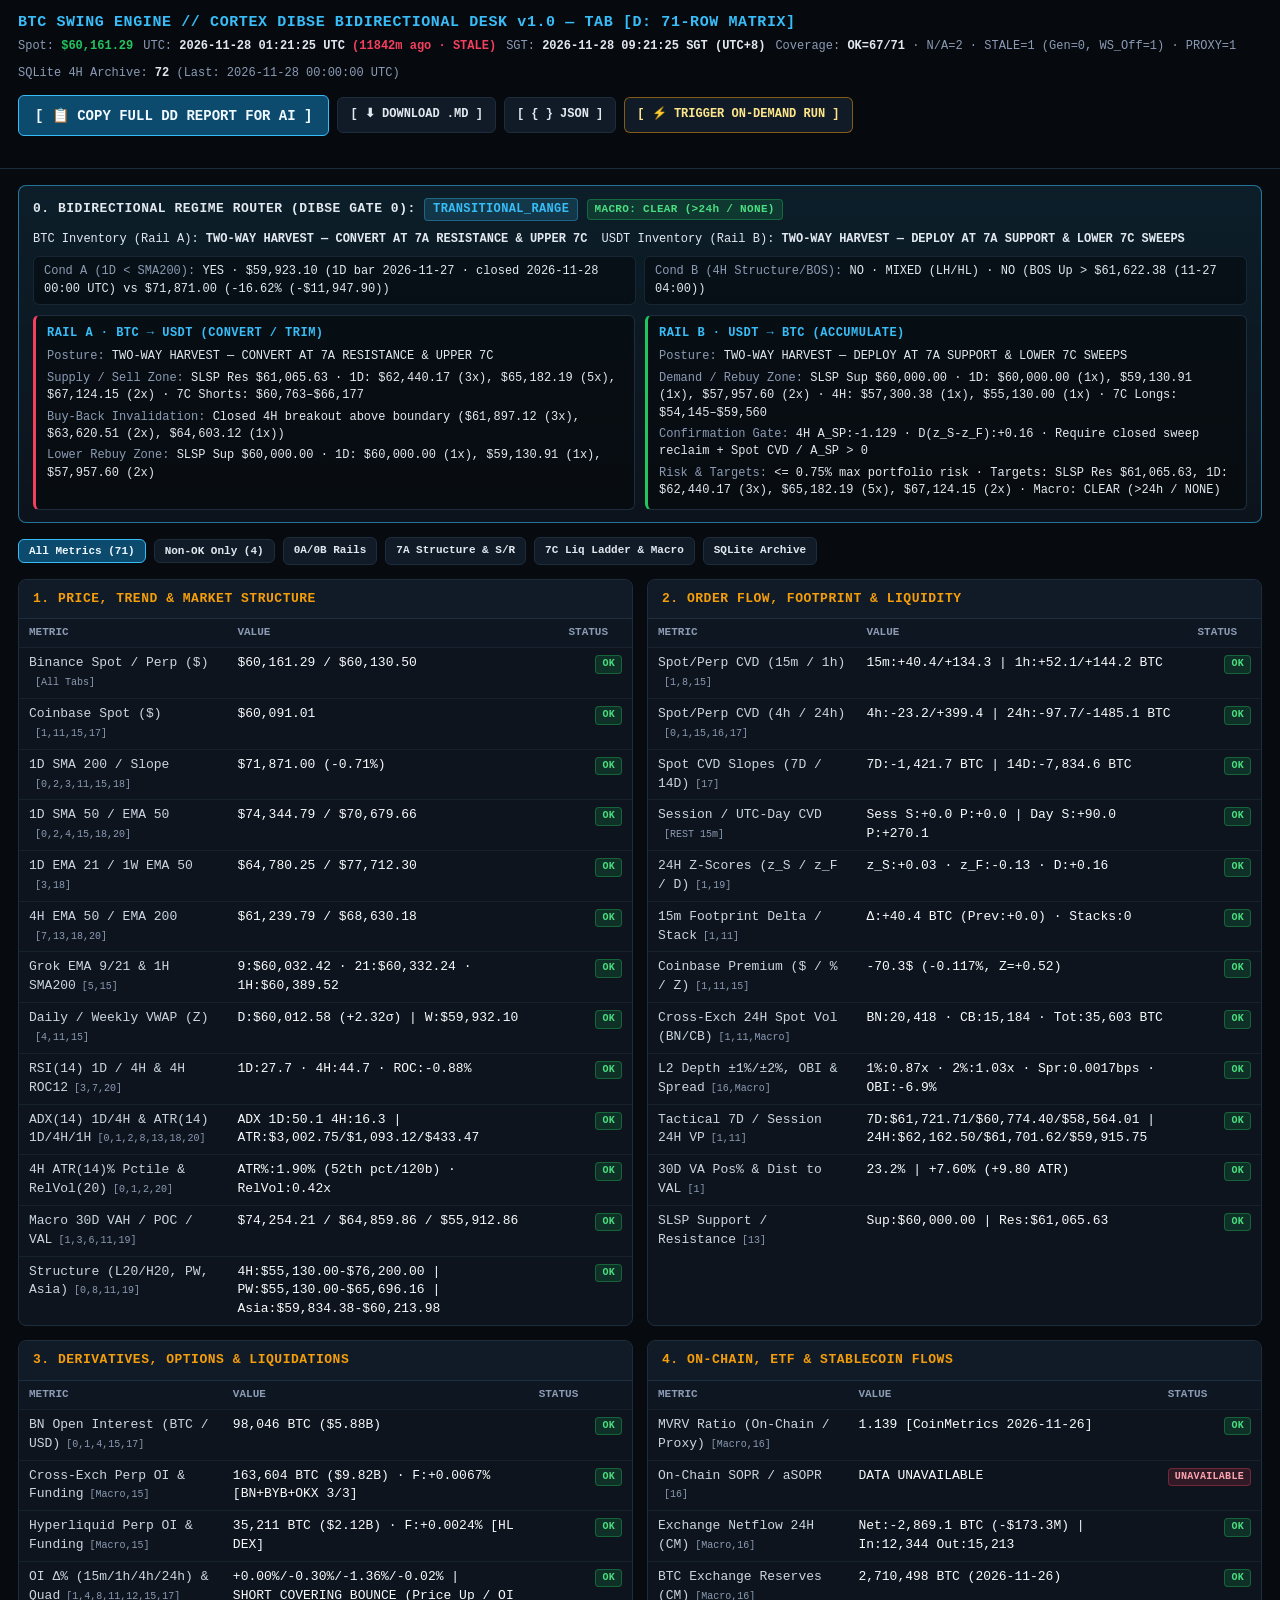
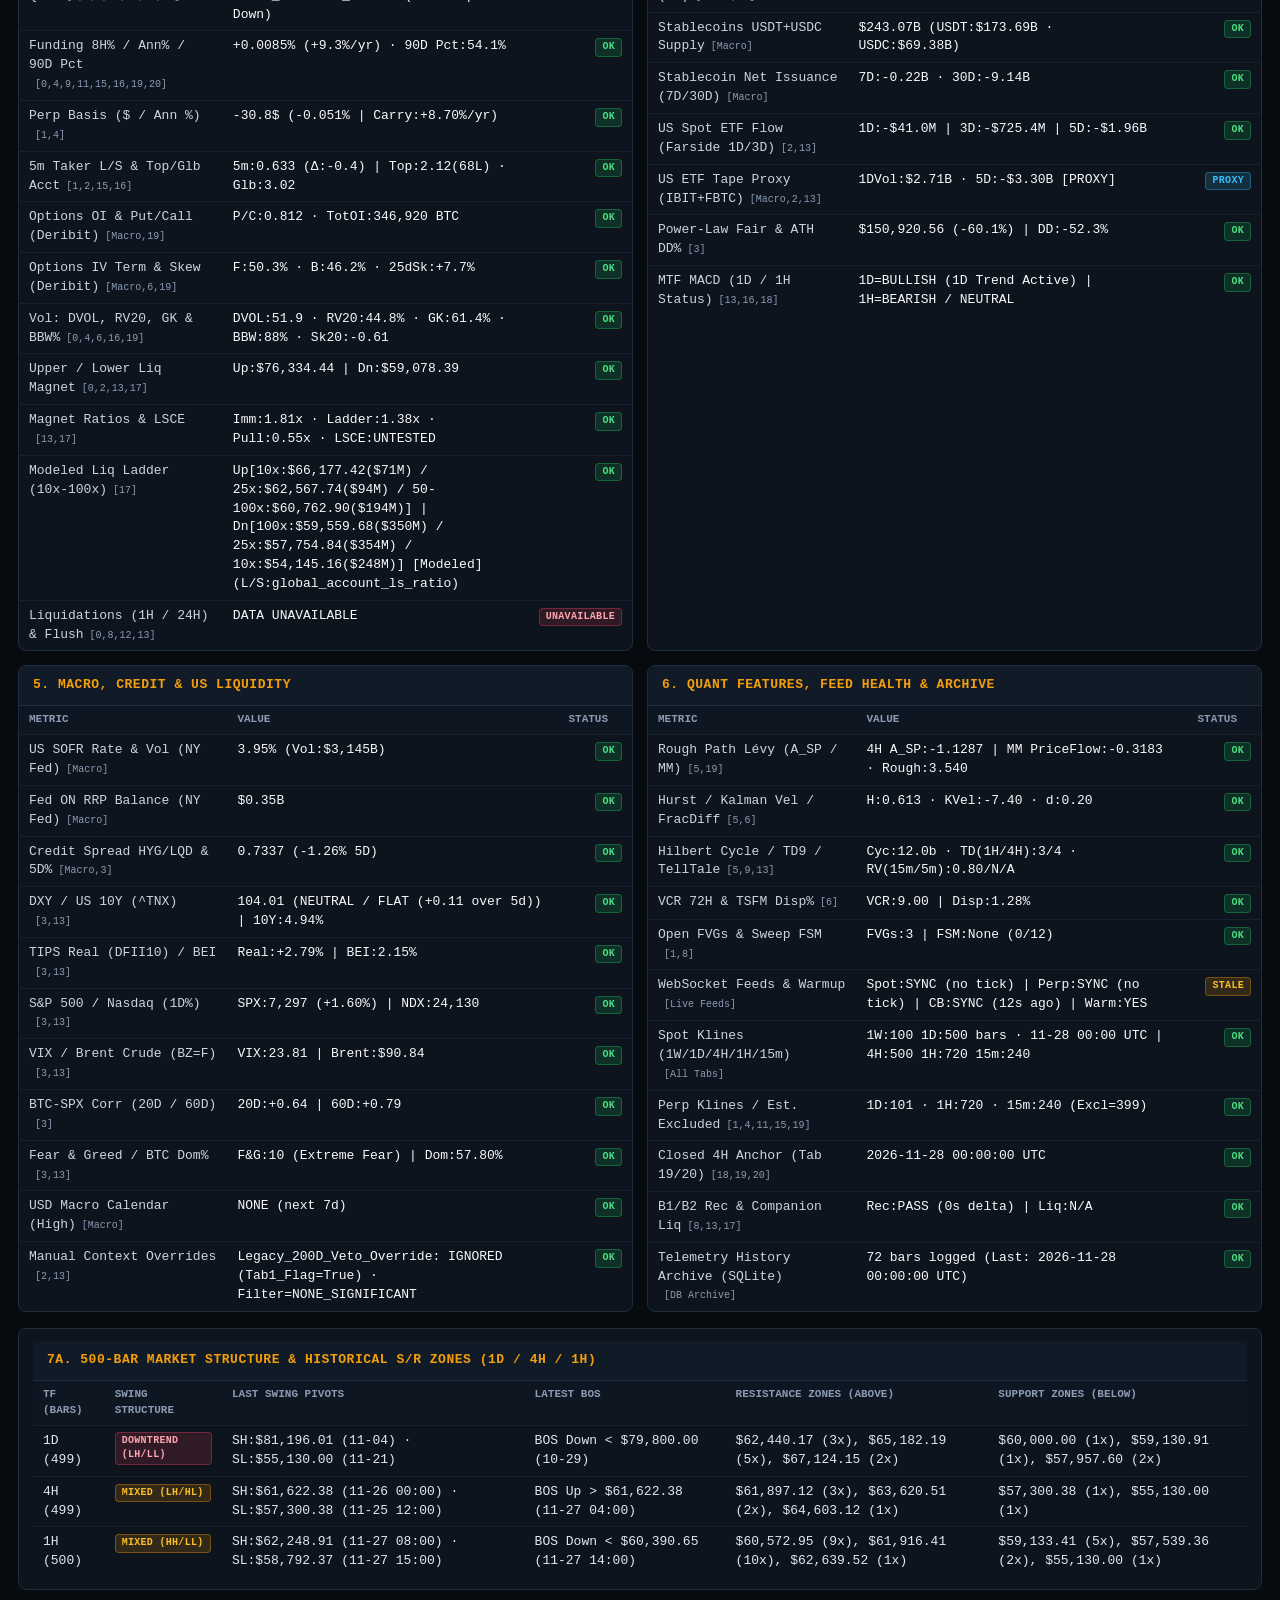
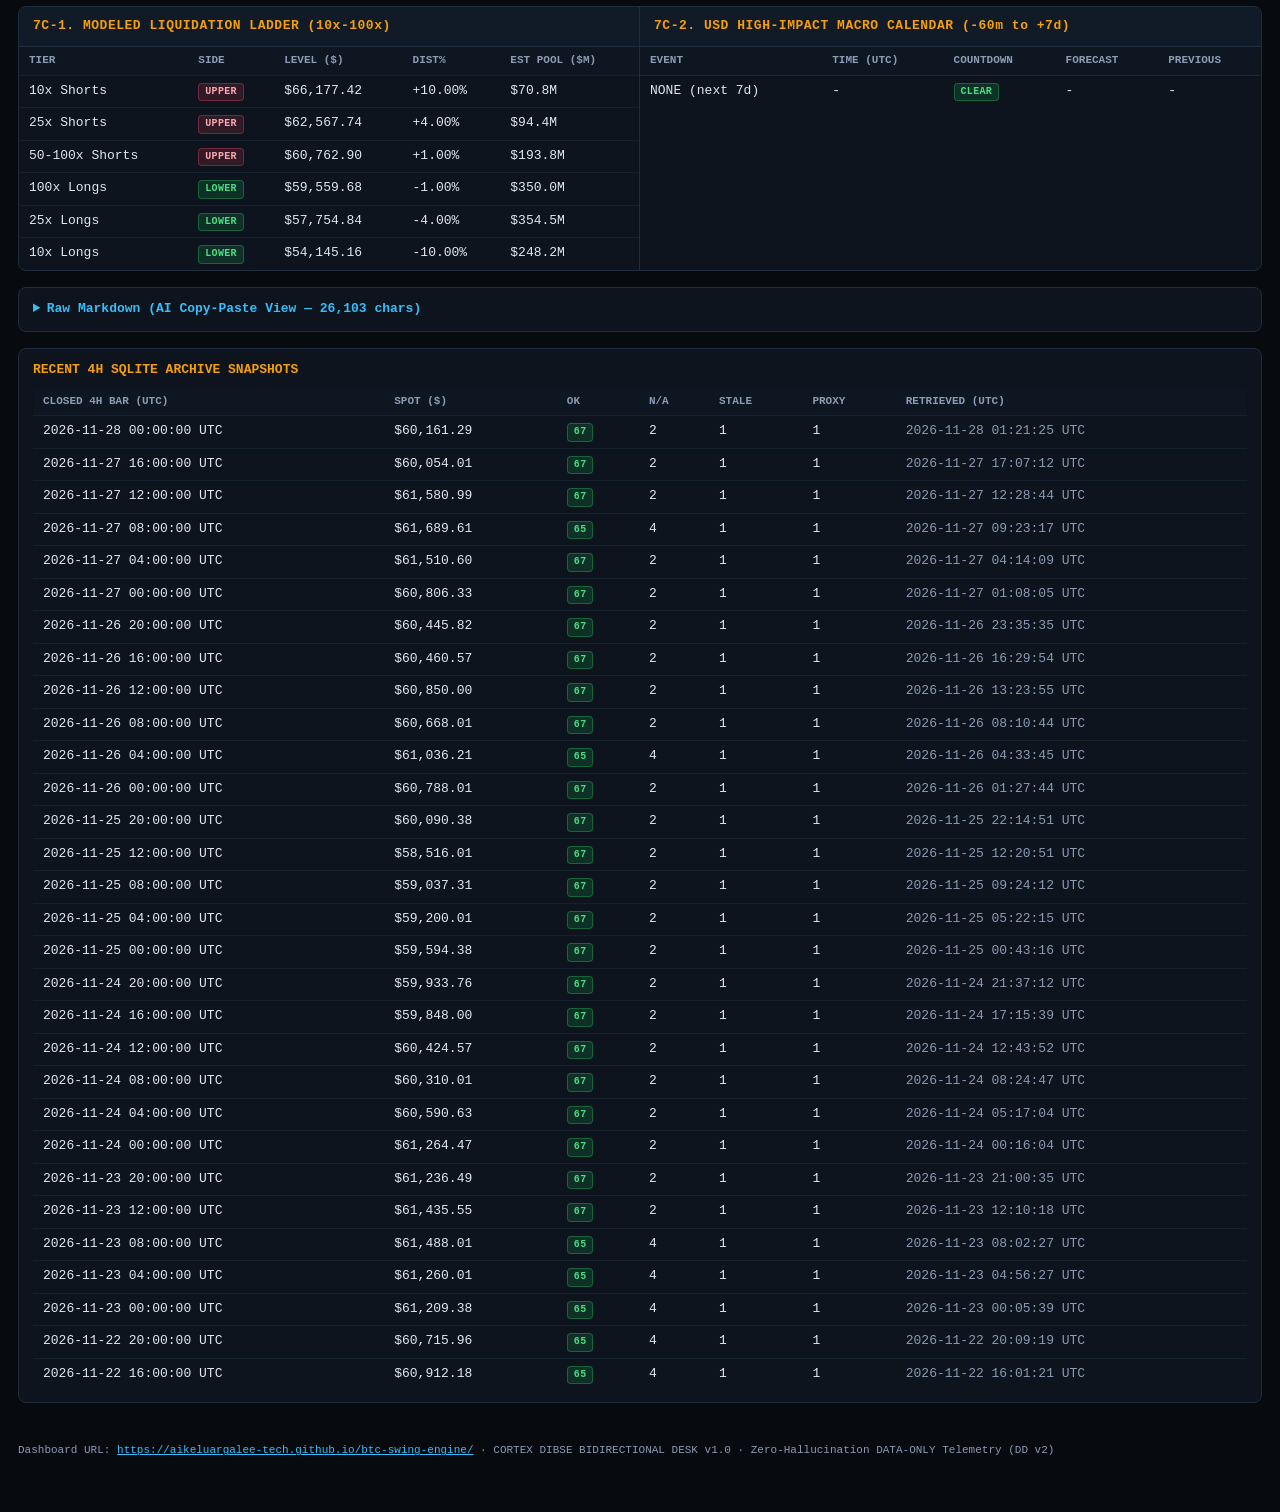
==== commit 2969c16b: "chore(dd-hub): update Tab D dashboard & 4H telemetry snapshot [skip ci]" ====
--- a/docs/index.html
+++ b/docs/index.html
@@ -374,11 +374,11 @@
     <div class="brand">
       <div class="brand-title">BTC SWING ENGINE // CORTEX DIBSE BIDIRECTIONAL DESK v1.0 — TAB [D: 71-ROW MATRIX]</div>
       <div class="meta-line">
-        <span>Spot: <span class="spot-pill">$59,760.46</span></span>
-        <span>UTC: <strong>2026-11-27 17:57:41 UTC</strong> <span id="snapshot-age"></span></span>
-        <span>SGT: <strong>2026-11-28 01:57:41 SGT (UTC+8)</strong></span>
+        <span>Spot: <span class="spot-pill">$60,161.29</span></span>
+        <span>UTC: <strong>2026-11-28 01:21:25 UTC</strong> <span id="snapshot-age"></span></span>
+        <span>SGT: <strong>2026-11-28 09:21:25 SGT (UTC+8)</strong></span>
         <span>Coverage: <strong>OK=67/71</strong> · N/A=2 · STALE=1 (Gen=0, WS_Off=1) · PROXY=1</span>
-        <span>SQLite 4H Archive: <strong>71</strong> (Last: 2026-11-27 16:00:00 UTC)</span>
+        <span>SQLite 4H Archive: <strong>72</strong> (Last: 2026-11-28 00:00:00 UTC)</span>
       </div>
     </div>
     <div>
@@ -395,7 +395,7 @@
 </header>
 
 <main>
-  <section id="veto" class="veto-banner veto-range"><div class="veto-head"><div class="veto-title">0. BIDIRECTIONAL REGIME ROUTER (DIBSE GATE 0): <span class="badge badge-proxy" style="font-size:12px;padding:2px 8px;">TRANSITIONAL_RANGE</span> <span class="badge badge-ok" style="font-size:11px;padding:2px 7px;">MACRO: CLEAR (&gt;24h / NONE)</span></div><div class="veto-posture"><span>BTC Inventory (Rail A): <strong>TWO-WAY HARVEST — CONVERT AT 7A RESISTANCE &amp; UPPER 7C</strong></span><span>USDT Inventory (Rail B): <strong>TWO-WAY HARVEST — DEPLOY AT 7A SUPPORT &amp; LOWER 7C SWEEPS</strong></span></div></div><div class="veto-grid"><div class="veto-cell"><span class="dim">Cond A (1D &lt; SMA200):</span> <code>YES</code> · <code>$60,577.18 (1D bar 2026-11-26 · closed 2026-11-27 00:00 UTC)</code> vs <code>$71,980.11</code> (<code>-15.84% (-$11,402.93)</code>)</div><div class="veto-cell"><span class="dim">Cond B (4H Structure/BOS):</span> <code>NO</code> · <code>MIXED (LH/HL)</code> · <code>NO (BOS Up &gt; $61,622.38 (11-27 04:00))</code></div></div><div id="rails-0" class="rails-grid"><div class="rail-card rail-a"><div class="rail-title">RAIL A · BTC &rarr; USDT (CONVERT / TRIM)</div><div class="rail-row"><span class="dim">Posture:</span> <code>TWO-WAY HARVEST — CONVERT AT 7A RESISTANCE &amp; UPPER 7C</code></div><div class="rail-row"><span class="dim">Supply / Sell Zone:</span> <code>SLSP Res $60,000.00 · 1D: $60,000.00 (1x), $62,440.17 (3x), $65,182.19 (5x) · 7C Shorts: $60,358–$65,737</code></div><div class="rail-row"><span class="dim">Buy-Back Invalidation:</span> <code>Closed 4H breakout above boundary ($61,897.12 (3x), $63,620.51 (2x), $64,603.12 (1x))</code></div><div class="rail-row"><span class="dim">Lower Rebuy Zone:</span> <code>SLSP Sup $59,130.91 · 1D: $59,130.91 (1x), $57,957.60 (2x), $55,130.00 (1x)</code></div></div><div class="rail-card rail-b"><div class="rail-title">RAIL B · USDT &rarr; BTC (ACCUMULATE)</div><div class="rail-row"><span class="dim">Posture:</span> <code>TWO-WAY HARVEST — DEPLOY AT 7A SUPPORT &amp; LOWER 7C SWEEPS</code></div><div class="rail-row"><span class="dim">Demand / Rebuy Zone:</span> <code>SLSP Sup $59,130.91 · 1D: $59,130.91 (1x), $57,957.60 (2x), $55,130.00 (1x) · 4H: $57,300.38 (1x), $55,130.00 (1x) · 7C Longs: $53,784–$59,163</code></div><div class="rail-row"><span class="dim">Confirmation Gate:</span> <code>4H A_SP:-0.565 · D(z_S-z_F):+0.05 · Require closed sweep reclaim + Spot CVD / A_SP &gt; 0</code></div><div class="rail-row"><span class="dim">Risk &amp; Targets:</span> <code>&lt;= 0.75% max portfolio risk · Targets: SLSP Res $60,000.00, 1D: $60,000.00 (1x), $62,440.17 (3x), $65,182.19 (5x) · Macro: CLEAR (&gt;24h / NONE)</code></div></div></div></section>
+  <section id="veto" class="veto-banner veto-range"><div class="veto-head"><div class="veto-title">0. BIDIRECTIONAL REGIME ROUTER (DIBSE GATE 0): <span class="badge badge-proxy" style="font-size:12px;padding:2px 8px;">TRANSITIONAL_RANGE</span> <span class="badge badge-ok" style="font-size:11px;padding:2px 7px;">MACRO: CLEAR (&gt;24h / NONE)</span></div><div class="veto-posture"><span>BTC Inventory (Rail A): <strong>TWO-WAY HARVEST — CONVERT AT 7A RESISTANCE &amp; UPPER 7C</strong></span><span>USDT Inventory (Rail B): <strong>TWO-WAY HARVEST — DEPLOY AT 7A SUPPORT &amp; LOWER 7C SWEEPS</strong></span></div></div><div class="veto-grid"><div class="veto-cell"><span class="dim">Cond A (1D &lt; SMA200):</span> <code>YES</code> · <code>$59,923.10 (1D bar 2026-11-27 · closed 2026-11-28 00:00 UTC)</code> vs <code>$71,871.00</code> (<code>-16.62% (-$11,947.90)</code>)</div><div class="veto-cell"><span class="dim">Cond B (4H Structure/BOS):</span> <code>NO</code> · <code>MIXED (LH/HL)</code> · <code>NO (BOS Up &gt; $61,622.38 (11-27 04:00))</code></div></div><div id="rails-0" class="rails-grid"><div class="rail-card rail-a"><div class="rail-title">RAIL A · BTC &rarr; USDT (CONVERT / TRIM)</div><div class="rail-row"><span class="dim">Posture:</span> <code>TWO-WAY HARVEST — CONVERT AT 7A RESISTANCE &amp; UPPER 7C</code></div><div class="rail-row"><span class="dim">Supply / Sell Zone:</span> <code>SLSP Res $61,065.63 · 1D: $62,440.17 (3x), $65,182.19 (5x), $67,124.15 (2x) · 7C Shorts: $60,763–$66,177</code></div><div class="rail-row"><span class="dim">Buy-Back Invalidation:</span> <code>Closed 4H breakout above boundary ($61,897.12 (3x), $63,620.51 (2x), $64,603.12 (1x))</code></div><div class="rail-row"><span class="dim">Lower Rebuy Zone:</span> <code>SLSP Sup $60,000.00 · 1D: $60,000.00 (1x), $59,130.91 (1x), $57,957.60 (2x)</code></div></div><div class="rail-card rail-b"><div class="rail-title">RAIL B · USDT &rarr; BTC (ACCUMULATE)</div><div class="rail-row"><span class="dim">Posture:</span> <code>TWO-WAY HARVEST — DEPLOY AT 7A SUPPORT &amp; LOWER 7C SWEEPS</code></div><div class="rail-row"><span class="dim">Demand / Rebuy Zone:</span> <code>SLSP Sup $60,000.00 · 1D: $60,000.00 (1x), $59,130.91 (1x), $57,957.60 (2x) · 4H: $57,300.38 (1x), $55,130.00 (1x) · 7C Longs: $54,145–$59,560</code></div><div class="rail-row"><span class="dim">Confirmation Gate:</span> <code>4H A_SP:-1.129 · D(z_S-z_F):+0.16 · Require closed sweep reclaim + Spot CVD / A_SP &gt; 0</code></div><div class="rail-row"><span class="dim">Risk &amp; Targets:</span> <code>&lt;= 0.75% max portfolio risk · Targets: SLSP Res $61,065.63, 1D: $62,440.17 (3x), $65,182.19 (5x), $67,124.15 (2x) · Macro: CLEAR (&gt;24h / NONE)</code></div></div></div></section>
 
   <div class="toolbar">
     <button id="flt-all" class="btn btn-filter is-active" type="button">All Metrics (71)</button>
@@ -407,32 +407,32 @@
   </div>
 
   <div class="grid">
-    <section class="panel-card"><h2>1. PRICE, TREND &amp; MARKET STRUCTURE</h2><div class="table-wrap"><table><thead><tr><th>Metric</th><th>Value</th><th>Status</th></tr></thead><tbody><tr class="metric-row" data-status="OK"><td class="col-metric">Binance Spot / Perp ($)<span class="tabs-tag">[All Tabs]</span></td><td class="col-val"><code>$59,760.46 / $59,731.60</code></td><td class="col-st"><span class="badge badge-ok">OK</span></td></tr><tr class="metric-row" data-status="OK"><td class="col-metric">Coinbase Spot ($)<span class="tabs-tag">[1,11,15,17]</span></td><td class="col-val"><code>$59,684.04</code></td><td class="col-st"><span class="badge badge-ok">OK</span></td></tr><tr class="metric-row" data-status="OK"><td class="col-metric">1D SMA 200 / Slope<span class="tabs-tag">[0,2,3,11,15,18]</span></td><td class="col-val"><code>$71,980.11 (-0.70%)</code></td><td class="col-st"><span class="badge badge-ok">OK</span></td></tr><tr class="metric-row" data-status="OK"><td class="col-metric">1D SMA 50 / EMA 50<span class="tabs-tag">[0,2,4,15,18,20]</span></td><td class="col-val"><code>$74,781.41 / $71,102.61</code></td><td class="col-st"><span class="badge badge-ok">OK</span></td></tr><tr class="metric-row" data-status="OK"><td class="col-metric">1D EMA 21 / 1W EMA 50<span class="tabs-tag">[3,18]</span></td><td class="col-val"><code>$65,227.37 / $77,712.30</code></td><td class="col-st"><span class="badge badge-ok">OK</span></td></tr><tr class="metric-row" data-status="OK"><td class="col-metric">4H EMA 50 / EMA 200<span class="tabs-tag">[7,13,18,20]</span></td><td class="col-val"><code>$61,349.99 / $68,805.48</code></td><td class="col-st"><span class="badge badge-ok">OK</span></td></tr><tr class="metric-row" data-status="OK"><td class="col-metric">Grok EMA 9/21 &amp; 1H SMA200<span class="tabs-tag">[5,15]</span></td><td class="col-val"><code>9:$60,511.14 · 21:$60,804.29 · 1H:$60,532.21</code></td><td class="col-st"><span class="badge badge-ok">OK</span></td></tr><tr class="metric-row" data-status="OK"><td class="col-metric">Daily / Weekly VWAP (Z)<span class="tabs-tag">[4,11,15]</span></td><td class="col-val"><code>D:$60,888.52 (-1.28σ) | W:$59,837.68</code></td><td class="col-st"><span class="badge badge-ok">OK</span></td></tr><tr class="metric-row" data-status="OK"><td class="col-metric">RSI(14) 1D / 4H &amp; 4H ROC12<span class="tabs-tag">[3,7,20]</span></td><td class="col-val"><code>1D:26.3 · 4H:46.0 · ROC:+3.04%</code></td><td class="col-st"><span class="badge badge-ok">OK</span></td></tr><tr class="metric-row" data-status="OK"><td class="col-metric">ADX(14) 1D/4H &amp; ATR(14) 1D/4H/1H<span class="tabs-tag">[0,1,2,8,13,18,20]</span></td><td class="col-val"><code>ADX 1D:50.0 4H:16.1 | ATR:$2,967.85/$1,205.10/$595.28</code></td><td class="col-st"><span class="badge badge-ok">OK</span></td></tr><tr class="metric-row" data-status="OK"><td class="col-metric">4H ATR(14)% Pctile &amp; RelVol(20)<span class="tabs-tag">[0,1,2,20]</span></td><td class="col-val"><code>ATR%:2.01% (61th pct/120b) · RelVol:2.01x</code></td><td class="col-st"><span class="badge badge-ok">OK</span></td></tr><tr class="metric-row" data-status="OK"><td class="col-metric">Macro 30D VAH / POC / VAL<span class="tabs-tag">[1,3,6,11,19]</span></td><td class="col-val"><code>$74,477.89 / $64,859.86 / $55,912.86</code></td><td class="col-st"><span class="badge badge-ok">OK</span></td></tr><tr class="metric-row" data-status="OK"><td class="col-metric">Structure (L20/H20, PW, Asia)<span class="tabs-tag">[0,8,11,19]</span></td><td class="col-val"><code>4H:$55,130.00-$76,249.99 | PW:$55,130.00-$65,696.16 | Asia:$60,472.00-$62,025.00</code></td><td class="col-st"><span class="badge badge-ok">OK</span></td></tr></tbody></table></div></section><section class="panel-card"><h2>2. ORDER FLOW, FOOTPRINT &amp; LIQUIDITY</h2><div class="table-wrap"><table><thead><tr><th>Metric</th><th>Value</th><th>Status</th></tr></thead><tbody><tr class="metric-row" data-status="OK"><td class="col-metric">Spot/Perp CVD (15m / 1h)<span class="tabs-tag">[1,8,15]</span></td><td class="col-val"><code>15m:+1.7/+176.6 | 1h:-131.0/-506.2 BTC</code></td><td class="col-st"><span class="badge badge-ok">OK</span></td></tr><tr class="metric-row" data-status="OK"><td class="col-metric">Spot/Perp CVD (4h / 24h)<span class="tabs-tag">[0,1,15,16,17]</span></td><td class="col-val"><code>4h:-249.2/-4986.9 | 24h:+306.3/-1634.2 BTC</code></td><td class="col-st"><span class="badge badge-ok">OK</span></td></tr><tr class="metric-row" data-status="OK"><td class="col-metric">Spot CVD Slopes (7D / 14D)<span class="tabs-tag">[17]</span></td><td class="col-val"><code>7D:-5,018.7 BTC | 14D:-8,634.3 BTC</code></td><td class="col-st"><span class="badge badge-ok">OK</span></td></tr><tr class="metric-row" data-status="OK"><td class="col-metric">Session / UTC-Day CVD<span class="tabs-tag">[REST 15m]</span></td><td class="col-val"><code>Sess S:+0.0 P:+0.0 | Day S:+118.3 P:-2363.4</code></td><td class="col-st"><span class="badge badge-ok">OK</span></td></tr><tr class="metric-row" data-status="OK"><td class="col-metric">24H Z-Scores (z_S / z_F / D)<span class="tabs-tag">[1,19]</span></td><td class="col-val"><code>z_S:+0.23 · z_F:+0.17 · D:+0.05</code></td><td class="col-st"><span class="badge badge-ok">OK</span></td></tr><tr class="metric-row" data-status="OK"><td class="col-metric">15m Footprint Delta / Stack<span class="tabs-tag">[1,11]</span></td><td class="col-val"><code>Δ:+1.7 BTC (Prev:+0.0) · Stacks:0</code></td><td class="col-st"><span class="badge badge-ok">OK</span></td></tr><tr class="metric-row" data-status="OK"><td class="col-metric">Coinbase Premium ($ / % / Z)<span class="tabs-tag">[1,11,15]</span></td><td class="col-val"><code>-76.4$ (-0.128%, Z=+0.54)</code></td><td class="col-st"><span class="badge badge-ok">OK</span></td></tr><tr class="metric-row" data-status="OK"><td class="col-metric">Cross-Exch 24H Spot Vol (BN/CB)<span class="tabs-tag">[1,11,Macro]</span></td><td class="col-val"><code>BN:20,540 · CB:14,138 · Tot:34,678 BTC</code></td><td class="col-st"><span class="badge badge-ok">OK</span></td></tr><tr class="metric-row" data-status="OK"><td class="col-metric">L2 Depth ±1%/±2%, OBI &amp; Spread<span class="tabs-tag">[16,Macro]</span></td><td class="col-val"><code>1%:0.77x · 2%:1.31x · Spr:0.0017bps · OBI:-13.1%</code></td><td class="col-st"><span class="badge badge-ok">OK</span></td></tr><tr class="metric-row" data-status="OK"><td class="col-metric">Tactical 7D / Session 24H VP<span class="tabs-tag">[1,11]</span></td><td class="col-val"><code>7D:$61,721.71/$60,774.40/$58,485.06 | 24H:$62,047.28/$61,701.62/$60,203.79</code></td><td class="col-st"><span class="badge badge-ok">OK</span></td></tr><tr class="metric-row" data-status="OK"><td class="col-metric">30D VA Pos% &amp; Dist to VAL<span class="tabs-tag">[1]</span></td><td class="col-val"><code>20.7% | +6.88% (+6.46 ATR)</code></td><td class="col-st"><span class="badge badge-ok">OK</span></td></tr><tr class="metric-row" data-status="OK"><td class="col-metric">SLSP Support / Resistance<span class="tabs-tag">[13]</span></td><td class="col-val"><code>Sup:$59,130.91 | Res:$60,000.00</code></td><td class="col-st"><span class="badge badge-ok">OK</span></td></tr></tbody></table></div></section><section class="panel-card"><h2>3. DERIVATIVES, OPTIONS &amp; LIQUIDATIONS</h2><div class="table-wrap"><table><thead><tr><th>Metric</th><th>Value</th><th>Status</th></tr></thead><tbody><tr class="metric-row" data-status="OK"><td class="col-metric">BN Open Interest (BTC / USD)<span class="tabs-tag">[0,1,4,15,17]</span></td><td class="col-val"><code>98,558 BTC ($5.87B)</code></td><td class="col-st"><span class="badge badge-ok">OK</span></td></tr><tr class="metric-row" data-status="OK"><td class="col-metric">Cross-Exch Perp OI &amp; Funding<span class="tabs-tag">[Macro,15]</span></td><td class="col-val"><code>164,478 BTC ($9.80B) · F:+0.0006% [BN+BYB+OKX 3/3]</code></td><td class="col-st"><span class="badge badge-ok">OK</span></td></tr><tr class="metric-row" data-status="OK"><td class="col-metric">Hyperliquid Perp OI &amp; Funding<span class="tabs-tag">[Macro,15]</span></td><td class="col-val"><code>35,873 BTC ($2.14B) · F:+0.0030% [HL DEX]</code></td><td class="col-st"><span class="badge badge-ok">OK</span></td></tr><tr class="metric-row" data-status="OK"><td class="col-metric">OI Δ% (15m/1h/4h/24h) &amp; Quad<span class="tabs-tag">[1,4,8,11,12,15,17]</span></td><td class="col-val"><code>-0.15%/+0.31%/-1.29%/-0.20% | NEUTRAL_CHURN</code></td><td class="col-st"><span class="badge badge-ok">OK</span></td></tr><tr class="metric-row" data-status="OK"><td class="col-metric">Funding 8H% / Ann% / 90D Pct<span class="tabs-tag">[0,4,9,11,15,16,19,20]</span></td><td class="col-val"><code>+0.0000% (+0.1%/yr) · 90D Pct:13.0%</code></td><td class="col-st"><span class="badge badge-ok">OK</span></td></tr><tr class="metric-row" data-status="OK"><td class="col-metric">Perp Basis ($ / Ann %)<span class="tabs-tag">[1,4]</span></td><td class="col-val"><code>-28.9$ (-0.048% | Carry:-0.50%/yr)</code></td><td class="col-st"><span class="badge badge-ok">OK</span></td></tr><tr class="metric-row" data-status="OK"><td class="col-metric">5m Taker L/S &amp; Top/Glb Acct<span class="tabs-tag">[1,2,15,16]</span></td><td class="col-val"><code>5m:0.624 (Δ:-17.2) | Top:2.12(68L) · Glb:2.93</code></td><td class="col-st"><span class="badge badge-ok">OK</span></td></tr><tr class="metric-row" data-status="OK"><td class="col-metric">Options OI &amp; Put/Call (Deribit)<span class="tabs-tag">[Macro,19]</span></td><td class="col-val"><code>P/C:0.799 · TotOI:339,392 BTC</code></td><td class="col-st"><span class="badge badge-ok">OK</span></td></tr><tr class="metric-row" data-status="OK"><td class="col-metric">Options IV Term &amp; Skew (Deribit)<span class="tabs-tag">[Macro,6,19]</span></td><td class="col-val"><code>F:50.3% · B:46.3% · 25dSk:+8.3%</code></td><td class="col-st"><span class="badge badge-ok">OK</span></td></tr><tr class="metric-row" data-status="OK"><td class="col-metric">Vol: DVOL, RV20, GK &amp; BBW%<span class="tabs-tag">[0,4,6,16,19]</span></td><td class="col-val"><code>DVOL:51.9 · RV20:44.3% · GK:62.5% · BBW:91% · Sk20:-0.51</code></td><td class="col-st"><span class="badge badge-ok">OK</span></td></tr><tr class="metric-row" data-status="OK"><td class="col-metric">Upper / Lower Liq Magnet<span class="tabs-tag">[0,2,13,17]</span></td><td class="col-val"><code>Up:$76,334.44 | Dn:$58,684.77</code></td><td class="col-st"><span class="badge badge-ok">OK</span></td></tr><tr class="metric-row" data-status="OK"><td class="col-metric">Magnet Ratios &amp; LSCE<span class="tabs-tag">[13,17]</span></td><td class="col-val"><code>Imm:1.81x · Ladder:1.38x · Pull:0.55x · LSCE:UNTESTED</code></td><td class="col-st"><span class="badge badge-ok">OK</span></td></tr><tr class="metric-row" data-status="OK"><td class="col-metric">Modeled Liq Ladder (10x-100x)<span class="tabs-tag">[17]</span></td><td class="col-val"><code>Up[10x:$65,736.51($72M) / 25x:$62,150.88($96M) / 50-100x:$60,358.06($194M)] | Dn[100x:$59,162.86($350M) / 25x:$57,370.04($351M) / 10x:$53,784.41($246M)] [Modeled] (L/S:global_account_ls_ratio)</code></td><td class="col-st"><span class="badge badge-ok">OK</span></td></tr><tr class="metric-row" data-status="UNAVAILABLE"><td class="col-metric">Liquidations (1H / 24H) &amp; Flush<span class="tabs-tag">[0,8,12,13]</span></td><td class="col-val"><code>DATA UNAVAILABLE</code></td><td class="col-st"><span class="badge badge-unavail">UNAVAILABLE</span></td></tr></tbody></table></div></section><section class="panel-card"><h2>4. ON-CHAIN, ETF &amp; STABLECOIN FLOWS</h2><div class="table-wrap"><table><thead><tr><th>Metric</th><th>Value</th><th>Status</th></tr></thead><tbody><tr class="metric-row" data-status="OK"><td class="col-metric">MVRV Ratio (On-Chain / Proxy)<span class="tabs-tag">[Macro,16]</span></td><td class="col-val"><code>1.139 [CoinMetrics 2026-11-26]</code></td><td class="col-st"><span class="badge badge-ok">OK</span></td></tr><tr class="metric-row" data-status="UNAVAILABLE"><td class="col-metric">On-Chain SOPR / aSOPR<span class="tabs-tag">[16]</span></td><td class="col-val"><code>DATA UNAVAILABLE</code></td><td class="col-st"><span class="badge badge-unavail">UNAVAILABLE</span></td></tr><tr class="metric-row" data-status="OK"><td class="col-metric">Exchange Netflow 24H (CM)<span class="tabs-tag">[Macro,16]</span></td><td class="col-val"><code>Net:-2,869.1 BTC (-$173.3M) | In:12,344 Out:15,213</code></td><td class="col-st"><span class="badge badge-ok">OK</span></td></tr><tr class="metric-row" data-status="OK"><td class="col-metric">BTC Exchange Reserves (CM)<span class="tabs-tag">[Macro,16]</span></td><td class="col-val"><code>2,710,498 BTC (2026-11-26)</code></td><td class="col-st"><span class="badge badge-ok">OK</span></td></tr><tr class="metric-row" data-status="OK"><td class="col-metric">Stablecoins USDT+USDC Supply<span class="tabs-tag">[Macro]</span></td><td class="col-val"><code>$242.79B (USDT:$173.61B · USDC:$69.18B)</code></td><td class="col-st"><span class="badge badge-ok">OK</span></td></tr><tr class="metric-row" data-status="OK"><td class="col-metric">Stablecoin Net Issuance (7D/30D)<span class="tabs-tag">[Macro]</span></td><td class="col-val"><code>7D:-1.11B · 30D:-10.37B</code></td><td class="col-st"><span class="badge badge-ok">OK</span></td></tr><tr class="metric-row" data-status="OK"><td class="col-metric">US Spot ETF Flow (Farside 1D/3D)<span class="tabs-tag">[2,13]</span></td><td class="col-val"><code>1D:+$0 | 3D:-$684.4M | 5D:-$1.92B</code></td><td class="col-st"><span class="badge badge-ok">OK</span></td></tr><tr class="metric-row" data-status="PROXY"><td class="col-metric">US ETF Tape Proxy (IBIT+FBTC)<span class="tabs-tag">[Macro,2,13]</span></td><td class="col-val"><code>1DVol:$1.63B · 5D:-$2.11B [PROXY]</code></td><td class="col-st"><span class="badge badge-proxy">PROXY</span></td></tr><tr class="metric-row" data-status="OK"><td class="col-metric">Power-Law Fair &amp; ATH DD%<span class="tabs-tag">[3]</span></td><td class="col-val"><code>$150,880.17 (-60.4%) | DD:-52.6%</code></td><td class="col-st"><span class="badge badge-ok">OK</span></td></tr><tr class="metric-row" data-status="OK"><td class="col-metric">MTF MACD (1D / 1H Status)<span class="tabs-tag">[13,16,18]</span></td><td class="col-val"><code>1D=BULLISH (1D Trend Active) | 1H=BEARISH / NEUTRAL</code></td><td class="col-st"><span class="badge badge-ok">OK</span></td></tr></tbody></table></div></section><section class="panel-card"><h2>5. MACRO, CREDIT &amp; US LIQUIDITY</h2><div class="table-wrap"><table><thead><tr><th>Metric</th><th>Value</th><th>Status</th></tr></thead><tbody><tr class="metric-row" data-status="OK"><td class="col-metric">US SOFR Rate &amp; Vol (NY Fed)<span class="tabs-tag">[Macro]</span></td><td class="col-val"><code>3.95% (Vol:$3,145B)</code></td><td class="col-st"><span class="badge badge-ok">OK</span></td></tr><tr class="metric-row" data-status="OK"><td class="col-metric">Fed ON RRP Balance (NY Fed)<span class="tabs-tag">[Macro]</span></td><td class="col-val"><code>$0.30B</code></td><td class="col-st"><span class="badge badge-ok">OK</span></td></tr><tr class="metric-row" data-status="OK"><td class="col-metric">Credit Spread HYG/LQD &amp; 5D%<span class="tabs-tag">[Macro,3]</span></td><td class="col-val"><code>0.7366 (-0.78% 5D)</code></td><td class="col-st"><span class="badge badge-ok">OK</span></td></tr><tr class="metric-row" data-status="OK"><td class="col-metric">DXY / US 10Y (^TNX)<span class="tabs-tag">[3,13]</span></td><td class="col-val"><code>104.04 (NEUTRAL / FLAT (+0.14 over 5d)) | 10Y:4.93%</code></td><td class="col-st"><span class="badge badge-ok">OK</span></td></tr><tr class="metric-row" data-status="OK"><td class="col-metric">TIPS Real (DFII10) / BEI<span class="tabs-tag">[3,13]</span></td><td class="col-val"><code>Real:+2.73% | BEI:2.20%</code></td><td class="col-st"><span class="badge badge-ok">OK</span></td></tr><tr class="metric-row" data-status="OK"><td class="col-metric">S&amp;P 500 / Nasdaq (1D%)<span class="tabs-tag">[3,13]</span></td><td class="col-val"><code>SPX:7,284 (+1.41%) | NDX:24,061</code></td><td class="col-st"><span class="badge badge-ok">OK</span></td></tr><tr class="metric-row" data-status="OK"><td class="col-metric">VIX / Brent Crude (BZ=F)<span class="tabs-tag">[3,13]</span></td><td class="col-val"><code>VIX:24.65 | Brent:$89.92</code></td><td class="col-st"><span class="badge badge-ok">OK</span></td></tr><tr class="metric-row" data-status="OK"><td class="col-metric">BTC-SPX Corr (20D / 60D)<span class="tabs-tag">[3]</span></td><td class="col-val"><code>20D:+0.62 | 60D:+0.79</code></td><td class="col-st"><span class="badge badge-ok">OK</span></td></tr><tr class="metric-row" data-status="OK"><td class="col-metric">Fear &amp; Greed / BTC Dom%<span class="tabs-tag">[3,13]</span></td><td class="col-val"><code>F&amp;G:12 (Extreme Fear) | Dom:57.70%</code></td><td class="col-st"><span class="badge badge-ok">OK</span></td></tr><tr class="metric-row" data-status="OK"><td class="col-metric">USD Macro Calendar (High)<span class="tabs-tag">[Macro]</span></td><td class="col-val"><code>NONE (next 7d)</code></td><td class="col-st"><span class="badge badge-ok">OK</span></td></tr><tr class="metric-row" data-status="OK"><td class="col-metric">Manual Context Overrides<span class="tabs-tag">[2,13]</span></td><td class="col-val"><code>Legacy_200D_Veto_Override: IGNORED (Tab1_Flag=True) · Filter=NONE_SIGNIFICANT</code></td><td class="col-st"><span class="badge badge-ok">OK</span></td></tr></tbody></table></div></section><section class="panel-card"><h2>6. QUANT FEATURES, FEED HEALTH &amp; ARCHIVE</h2><div class="table-wrap"><table><thead><tr><th>Metric</th><th>Value</th><th>Status</th></tr></thead><tbody><tr class="metric-row" data-status="OK"><td class="col-metric">Rough Path Lévy (A_SP / MM)<span class="tabs-tag">[5,19]</span></td><td class="col-val"><code>4H A_SP:-0.5654 | MM PriceFlow:-0.6105 · Rough:52.780</code></td><td class="col-st"><span class="badge badge-ok">OK</span></td></tr><tr class="metric-row" data-status="OK"><td class="col-metric">Hurst / Kalman Vel / FracDiff<span class="tabs-tag">[5,6]</span></td><td class="col-val"><code>H:0.619 · KVel:-11.70 · d:0.10</code></td><td class="col-st"><span class="badge badge-ok">OK</span></td></tr><tr class="metric-row" data-status="OK"><td class="col-metric">Hilbert Cycle / TD9 / TellTale<span class="tabs-tag">[5,9,13]</span></td><td class="col-val"><code>Cyc:44.0b · TD(1H/4H):9/2 · RV(15m/5m):0.20/N/A</code></td><td class="col-st"><span class="badge badge-ok">OK</span></td></tr><tr class="metric-row" data-status="OK"><td class="col-metric">VCR 72H &amp; TSFM Disp%<span class="tabs-tag">[6]</span></td><td class="col-val"><code>VCR:9.29 | Disp:1.28%</code></td><td class="col-st"><span class="badge badge-ok">OK</span></td></tr><tr class="metric-row" data-status="OK"><td class="col-metric">Open FVGs &amp; Sweep FSM<span class="tabs-tag">[1,8]</span></td><td class="col-val"><code>FVGs:3 | FSM:None (0/12)</code></td><td class="col-st"><span class="badge badge-ok">OK</span></td></tr><tr class="metric-row" data-status="STALE"><td class="col-metric">WebSocket Feeds &amp; Warmup<span class="tabs-tag">[Live Feeds]</span></td><td class="col-val"><code>Spot:SYNC (no tick) | Perp:SYNC (no tick) | CB:SYNC (11s ago) | Warm:YES</code></td><td class="col-st"><span class="badge badge-stale">STALE</span></td></tr><tr class="metric-row" data-status="OK"><td class="col-metric">Spot Klines (1W/1D/4H/1H/15m)<span class="tabs-tag">[All Tabs]</span></td><td class="col-val"><code>1W:100 1D:500 bars · 11-27 00:00 UTC | 4H:500 1H:720 15m:240</code></td><td class="col-st"><span class="badge badge-ok">OK</span></td></tr><tr class="metric-row" data-status="OK"><td class="col-metric">Perp Klines / Est. Excluded<span class="tabs-tag">[1,4,11,15,19]</span></td><td class="col-val"><code>1D:100 · 1H:720 · 15m:240 (Excl=400)</code></td><td class="col-st"><span class="badge badge-ok">OK</span></td></tr><tr class="metric-row" data-status="OK"><td class="col-metric">Closed 4H Anchor (Tab 19/20)<span class="tabs-tag">[18,19,20]</span></td><td class="col-val"><code>2026-11-27 16:00:00 UTC</code></td><td class="col-st"><span class="badge badge-ok">OK</span></td></tr><tr class="metric-row" data-status="OK"><td class="col-metric">B1/B2 Rec &amp; Companion Liq<span class="tabs-tag">[8,13,17]</span></td><td class="col-val"><code>Rec:PASS (0s delta) | Liq:N/A</code></td><td class="col-st"><span class="badge badge-ok">OK</span></td></tr><tr class="metric-row" data-status="OK"><td class="col-metric">Telemetry History Archive (SQLite)<span class="tabs-tag">[DB Archive]</span></td><td class="col-val"><code>71 bars logged (Last: 2026-11-27 16:00:00 UTC)</code></td><td class="col-st"><span class="badge badge-ok">OK</span></td></tr></tbody></table></div></section>
+    <section class="panel-card"><h2>1. PRICE, TREND &amp; MARKET STRUCTURE</h2><div class="table-wrap"><table><thead><tr><th>Metric</th><th>Value</th><th>Status</th></tr></thead><tbody><tr class="metric-row" data-status="OK"><td class="col-metric">Binance Spot / Perp ($)<span class="tabs-tag">[All Tabs]</span></td><td class="col-val"><code>$60,161.29 / $60,130.50</code></td><td class="col-st"><span class="badge badge-ok">OK</span></td></tr><tr class="metric-row" data-status="OK"><td class="col-metric">Coinbase Spot ($)<span class="tabs-tag">[1,11,15,17]</span></td><td class="col-val"><code>$60,091.01</code></td><td class="col-st"><span class="badge badge-ok">OK</span></td></tr><tr class="metric-row" data-status="OK"><td class="col-metric">1D SMA 200 / Slope<span class="tabs-tag">[0,2,3,11,15,18]</span></td><td class="col-val"><code>$71,871.00 (-0.71%)</code></td><td class="col-st"><span class="badge badge-ok">OK</span></td></tr><tr class="metric-row" data-status="OK"><td class="col-metric">1D SMA 50 / EMA 50<span class="tabs-tag">[0,2,4,15,18,20]</span></td><td class="col-val"><code>$74,344.79 / $70,679.66</code></td><td class="col-st"><span class="badge badge-ok">OK</span></td></tr><tr class="metric-row" data-status="OK"><td class="col-metric">1D EMA 21 / 1W EMA 50<span class="tabs-tag">[3,18]</span></td><td class="col-val"><code>$64,780.25 / $77,712.30</code></td><td class="col-st"><span class="badge badge-ok">OK</span></td></tr><tr class="metric-row" data-status="OK"><td class="col-metric">4H EMA 50 / EMA 200<span class="tabs-tag">[7,13,18,20]</span></td><td class="col-val"><code>$61,239.79 / $68,630.18</code></td><td class="col-st"><span class="badge badge-ok">OK</span></td></tr><tr class="metric-row" data-status="OK"><td class="col-metric">Grok EMA 9/21 &amp; 1H SMA200<span class="tabs-tag">[5,15]</span></td><td class="col-val"><code>9:$60,032.42 · 21:$60,332.24 · 1H:$60,389.52</code></td><td class="col-st"><span class="badge badge-ok">OK</span></td></tr><tr class="metric-row" data-status="OK"><td class="col-metric">Daily / Weekly VWAP (Z)<span class="tabs-tag">[4,11,15]</span></td><td class="col-val"><code>D:$60,012.58 (+2.32σ) | W:$59,932.10</code></td><td class="col-st"><span class="badge badge-ok">OK</span></td></tr><tr class="metric-row" data-status="OK"><td class="col-metric">RSI(14) 1D / 4H &amp; 4H ROC12<span class="tabs-tag">[3,7,20]</span></td><td class="col-val"><code>1D:27.7 · 4H:44.7 · ROC:-0.88%</code></td><td class="col-st"><span class="badge badge-ok">OK</span></td></tr><tr class="metric-row" data-status="OK"><td class="col-metric">ADX(14) 1D/4H &amp; ATR(14) 1D/4H/1H<span class="tabs-tag">[0,1,2,8,13,18,20]</span></td><td class="col-val"><code>ADX 1D:50.1 4H:16.3 | ATR:$3,002.75/$1,093.12/$433.47</code></td><td class="col-st"><span class="badge badge-ok">OK</span></td></tr><tr class="metric-row" data-status="OK"><td class="col-metric">4H ATR(14)% Pctile &amp; RelVol(20)<span class="tabs-tag">[0,1,2,20]</span></td><td class="col-val"><code>ATR%:1.90% (52th pct/120b) · RelVol:0.42x</code></td><td class="col-st"><span class="badge badge-ok">OK</span></td></tr><tr class="metric-row" data-status="OK"><td class="col-metric">Macro 30D VAH / POC / VAL<span class="tabs-tag">[1,3,6,11,19]</span></td><td class="col-val"><code>$74,254.21 / $64,859.86 / $55,912.86</code></td><td class="col-st"><span class="badge badge-ok">OK</span></td></tr><tr class="metric-row" data-status="OK"><td class="col-metric">Structure (L20/H20, PW, Asia)<span class="tabs-tag">[0,8,11,19]</span></td><td class="col-val"><code>4H:$55,130.00-$76,200.00 | PW:$55,130.00-$65,696.16 | Asia:$59,834.38-$60,213.98</code></td><td class="col-st"><span class="badge badge-ok">OK</span></td></tr></tbody></table></div></section><section class="panel-card"><h2>2. ORDER FLOW, FOOTPRINT &amp; LIQUIDITY</h2><div class="table-wrap"><table><thead><tr><th>Metric</th><th>Value</th><th>Status</th></tr></thead><tbody><tr class="metric-row" data-status="OK"><td class="col-metric">Spot/Perp CVD (15m / 1h)<span class="tabs-tag">[1,8,15]</span></td><td class="col-val"><code>15m:+40.4/+134.3 | 1h:+52.1/+144.2 BTC</code></td><td class="col-st"><span class="badge badge-ok">OK</span></td></tr><tr class="metric-row" data-status="OK"><td class="col-metric">Spot/Perp CVD (4h / 24h)<span class="tabs-tag">[0,1,15,16,17]</span></td><td class="col-val"><code>4h:-23.2/+399.4 | 24h:-97.7/-1485.1 BTC</code></td><td class="col-st"><span class="badge badge-ok">OK</span></td></tr><tr class="metric-row" data-status="OK"><td class="col-metric">Spot CVD Slopes (7D / 14D)<span class="tabs-tag">[17]</span></td><td class="col-val"><code>7D:-1,421.7 BTC | 14D:-7,834.6 BTC</code></td><td class="col-st"><span class="badge badge-ok">OK</span></td></tr><tr class="metric-row" data-status="OK"><td class="col-metric">Session / UTC-Day CVD<span class="tabs-tag">[REST 15m]</span></td><td class="col-val"><code>Sess S:+0.0 P:+0.0 | Day S:+90.0 P:+270.1</code></td><td class="col-st"><span class="badge badge-ok">OK</span></td></tr><tr class="metric-row" data-status="OK"><td class="col-metric">24H Z-Scores (z_S / z_F / D)<span class="tabs-tag">[1,19]</span></td><td class="col-val"><code>z_S:+0.03 · z_F:-0.13 · D:+0.16</code></td><td class="col-st"><span class="badge badge-ok">OK</span></td></tr><tr class="metric-row" data-status="OK"><td class="col-metric">15m Footprint Delta / Stack<span class="tabs-tag">[1,11]</span></td><td class="col-val"><code>Δ:+40.4 BTC (Prev:+0.0) · Stacks:0</code></td><td class="col-st"><span class="badge badge-ok">OK</span></td></tr><tr class="metric-row" data-status="OK"><td class="col-metric">Coinbase Premium ($ / % / Z)<span class="tabs-tag">[1,11,15]</span></td><td class="col-val"><code>-70.3$ (-0.117%, Z=+0.52)</code></td><td class="col-st"><span class="badge badge-ok">OK</span></td></tr><tr class="metric-row" data-status="OK"><td class="col-metric">Cross-Exch 24H Spot Vol (BN/CB)<span class="tabs-tag">[1,11,Macro]</span></td><td class="col-val"><code>BN:20,418 · CB:15,184 · Tot:35,603 BTC</code></td><td class="col-st"><span class="badge badge-ok">OK</span></td></tr><tr class="metric-row" data-status="OK"><td class="col-metric">L2 Depth ±1%/±2%, OBI &amp; Spread<span class="tabs-tag">[16,Macro]</span></td><td class="col-val"><code>1%:0.87x · 2%:1.03x · Spr:0.0017bps · OBI:-6.9%</code></td><td class="col-st"><span class="badge badge-ok">OK</span></td></tr><tr class="metric-row" data-status="OK"><td class="col-metric">Tactical 7D / Session 24H VP<span class="tabs-tag">[1,11]</span></td><td class="col-val"><code>7D:$61,721.71/$60,774.40/$58,564.01 | 24H:$62,162.50/$61,701.62/$59,915.75</code></td><td class="col-st"><span class="badge badge-ok">OK</span></td></tr><tr class="metric-row" data-status="OK"><td class="col-metric">30D VA Pos% &amp; Dist to VAL<span class="tabs-tag">[1]</span></td><td class="col-val"><code>23.2% | +7.60% (+9.80 ATR)</code></td><td class="col-st"><span class="badge badge-ok">OK</span></td></tr><tr class="metric-row" data-status="OK"><td class="col-metric">SLSP Support / Resistance<span class="tabs-tag">[13]</span></td><td class="col-val"><code>Sup:$60,000.00 | Res:$61,065.63</code></td><td class="col-st"><span class="badge badge-ok">OK</span></td></tr></tbody></table></div></section><section class="panel-card"><h2>3. DERIVATIVES, OPTIONS &amp; LIQUIDATIONS</h2><div class="table-wrap"><table><thead><tr><th>Metric</th><th>Value</th><th>Status</th></tr></thead><tbody><tr class="metric-row" data-status="OK"><td class="col-metric">BN Open Interest (BTC / USD)<span class="tabs-tag">[0,1,4,15,17]</span></td><td class="col-val"><code>98,046 BTC ($5.88B)</code></td><td class="col-st"><span class="badge badge-ok">OK</span></td></tr><tr class="metric-row" data-status="OK"><td class="col-metric">Cross-Exch Perp OI &amp; Funding<span class="tabs-tag">[Macro,15]</span></td><td class="col-val"><code>163,604 BTC ($9.82B) · F:+0.0067% [BN+BYB+OKX 3/3]</code></td><td class="col-st"><span class="badge badge-ok">OK</span></td></tr><tr class="metric-row" data-status="OK"><td class="col-metric">Hyperliquid Perp OI &amp; Funding<span class="tabs-tag">[Macro,15]</span></td><td class="col-val"><code>35,211 BTC ($2.12B) · F:+0.0024% [HL DEX]</code></td><td class="col-st"><span class="badge badge-ok">OK</span></td></tr><tr class="metric-row" data-status="OK"><td class="col-metric">OI Δ% (15m/1h/4h/24h) &amp; Quad<span class="tabs-tag">[1,4,8,11,12,15,17]</span></td><td class="col-val"><code>+0.00%/-0.30%/-1.36%/-0.02% | SHORT_COVERING_BOUNCE (Price Up / OI Down)</code></td><td class="col-st"><span class="badge badge-ok">OK</span></td></tr><tr class="metric-row" data-status="OK"><td class="col-metric">Funding 8H% / Ann% / 90D Pct<span class="tabs-tag">[0,4,9,11,15,16,19,20]</span></td><td class="col-val"><code>+0.0085% (+9.3%/yr) · 90D Pct:54.1%</code></td><td class="col-st"><span class="badge badge-ok">OK</span></td></tr><tr class="metric-row" data-status="OK"><td class="col-metric">Perp Basis ($ / Ann %)<span class="tabs-tag">[1,4]</span></td><td class="col-val"><code>-30.8$ (-0.051% | Carry:+8.70%/yr)</code></td><td class="col-st"><span class="badge badge-ok">OK</span></td></tr><tr class="metric-row" data-status="OK"><td class="col-metric">5m Taker L/S &amp; Top/Glb Acct<span class="tabs-tag">[1,2,15,16]</span></td><td class="col-val"><code>5m:0.633 (Δ:-0.4) | Top:2.12(68L) · Glb:3.02</code></td><td class="col-st"><span class="badge badge-ok">OK</span></td></tr><tr class="metric-row" data-status="OK"><td class="col-metric">Options OI &amp; Put/Call (Deribit)<span class="tabs-tag">[Macro,19]</span></td><td class="col-val"><code>P/C:0.812 · TotOI:346,920 BTC</code></td><td class="col-st"><span class="badge badge-ok">OK</span></td></tr><tr class="metric-row" data-status="OK"><td class="col-metric">Options IV Term &amp; Skew (Deribit)<span class="tabs-tag">[Macro,6,19]</span></td><td class="col-val"><code>F:50.3% · B:46.2% · 25dSk:+7.7%</code></td><td class="col-st"><span class="badge badge-ok">OK</span></td></tr><tr class="metric-row" data-status="OK"><td class="col-metric">Vol: DVOL, RV20, GK &amp; BBW%<span class="tabs-tag">[0,4,6,16,19]</span></td><td class="col-val"><code>DVOL:51.9 · RV20:44.8% · GK:61.4% · BBW:88% · Sk20:-0.61</code></td><td class="col-st"><span class="badge badge-ok">OK</span></td></tr><tr class="metric-row" data-status="OK"><td class="col-metric">Upper / Lower Liq Magnet<span class="tabs-tag">[0,2,13,17]</span></td><td class="col-val"><code>Up:$76,334.44 | Dn:$59,078.39</code></td><td class="col-st"><span class="badge badge-ok">OK</span></td></tr><tr class="metric-row" data-status="OK"><td class="col-metric">Magnet Ratios &amp; LSCE<span class="tabs-tag">[13,17]</span></td><td class="col-val"><code>Imm:1.81x · Ladder:1.38x · Pull:0.55x · LSCE:UNTESTED</code></td><td class="col-st"><span class="badge badge-ok">OK</span></td></tr><tr class="metric-row" data-status="OK"><td class="col-metric">Modeled Liq Ladder (10x-100x)<span class="tabs-tag">[17]</span></td><td class="col-val"><code>Up[10x:$66,177.42($71M) / 25x:$62,567.74($94M) / 50-100x:$60,762.90($194M)] | Dn[100x:$59,559.68($350M) / 25x:$57,754.84($354M) / 10x:$54,145.16($248M)] [Modeled] (L/S:global_account_ls_ratio)</code></td><td class="col-st"><span class="badge badge-ok">OK</span></td></tr><tr class="metric-row" data-status="UNAVAILABLE"><td class="col-metric">Liquidations (1H / 24H) &amp; Flush<span class="tabs-tag">[0,8,12,13]</span></td><td class="col-val"><code>DATA UNAVAILABLE</code></td><td class="col-st"><span class="badge badge-unavail">UNAVAILABLE</span></td></tr></tbody></table></div></section><section class="panel-card"><h2>4. ON-CHAIN, ETF &amp; STABLECOIN FLOWS</h2><div class="table-wrap"><table><thead><tr><th>Metric</th><th>Value</th><th>Status</th></tr></thead><tbody><tr class="metric-row" data-status="OK"><td class="col-metric">MVRV Ratio (On-Chain / Proxy)<span class="tabs-tag">[Macro,16]</span></td><td class="col-val"><code>1.139 [CoinMetrics 2026-11-26]</code></td><td class="col-st"><span class="badge badge-ok">OK</span></td></tr><tr class="metric-row" data-status="UNAVAILABLE"><td class="col-metric">On-Chain SOPR / aSOPR<span class="tabs-tag">[16]</span></td><td class="col-val"><code>DATA UNAVAILABLE</code></td><td class="col-st"><span class="badge badge-unavail">UNAVAILABLE</span></td></tr><tr class="metric-row" data-status="OK"><td class="col-metric">Exchange Netflow 24H (CM)<span class="tabs-tag">[Macro,16]</span></td><td class="col-val"><code>Net:-2,869.1 BTC (-$173.3M) | In:12,344 Out:15,213</code></td><td class="col-st"><span class="badge badge-ok">OK</span></td></tr><tr class="metric-row" data-status="OK"><td class="col-metric">BTC Exchange Reserves (CM)<span class="tabs-tag">[Macro,16]</span></td><td class="col-val"><code>2,710,498 BTC (2026-11-26)</code></td><td class="col-st"><span class="badge badge-ok">OK</span></td></tr><tr class="metric-row" data-status="OK"><td class="col-metric">Stablecoins USDT+USDC Supply<span class="tabs-tag">[Macro]</span></td><td class="col-val"><code>$243.07B (USDT:$173.69B · USDC:$69.38B)</code></td><td class="col-st"><span class="badge badge-ok">OK</span></td></tr><tr class="metric-row" data-status="OK"><td class="col-metric">Stablecoin Net Issuance (7D/30D)<span class="tabs-tag">[Macro]</span></td><td class="col-val"><code>7D:-0.22B · 30D:-9.14B</code></td><td class="col-st"><span class="badge badge-ok">OK</span></td></tr><tr class="metric-row" data-status="OK"><td class="col-metric">US Spot ETF Flow (Farside 1D/3D)<span class="tabs-tag">[2,13]</span></td><td class="col-val"><code>1D:-$41.0M | 3D:-$725.4M | 5D:-$1.96B</code></td><td class="col-st"><span class="badge badge-ok">OK</span></td></tr><tr class="metric-row" data-status="PROXY"><td class="col-metric">US ETF Tape Proxy (IBIT+FBTC)<span class="tabs-tag">[Macro,2,13]</span></td><td class="col-val"><code>1DVol:$2.71B · 5D:-$3.30B [PROXY]</code></td><td class="col-st"><span class="badge badge-proxy">PROXY</span></td></tr><tr class="metric-row" data-status="OK"><td class="col-metric">Power-Law Fair &amp; ATH DD%<span class="tabs-tag">[3]</span></td><td class="col-val"><code>$150,920.56 (-60.1%) | DD:-52.3%</code></td><td class="col-st"><span class="badge badge-ok">OK</span></td></tr><tr class="metric-row" data-status="OK"><td class="col-metric">MTF MACD (1D / 1H Status)<span class="tabs-tag">[13,16,18]</span></td><td class="col-val"><code>1D=BULLISH (1D Trend Active) | 1H=BEARISH / NEUTRAL</code></td><td class="col-st"><span class="badge badge-ok">OK</span></td></tr></tbody></table></div></section><section class="panel-card"><h2>5. MACRO, CREDIT &amp; US LIQUIDITY</h2><div class="table-wrap"><table><thead><tr><th>Metric</th><th>Value</th><th>Status</th></tr></thead><tbody><tr class="metric-row" data-status="OK"><td class="col-metric">US SOFR Rate &amp; Vol (NY Fed)<span class="tabs-tag">[Macro]</span></td><td class="col-val"><code>3.95% (Vol:$3,145B)</code></td><td class="col-st"><span class="badge badge-ok">OK</span></td></tr><tr class="metric-row" data-status="OK"><td class="col-metric">Fed ON RRP Balance (NY Fed)<span class="tabs-tag">[Macro]</span></td><td class="col-val"><code>$0.35B</code></td><td class="col-st"><span class="badge badge-ok">OK</span></td></tr><tr class="metric-row" data-status="OK"><td class="col-metric">Credit Spread HYG/LQD &amp; 5D%<span class="tabs-tag">[Macro,3]</span></td><td class="col-val"><code>0.7337 (-1.26% 5D)</code></td><td class="col-st"><span class="badge badge-ok">OK</span></td></tr><tr class="metric-row" data-status="OK"><td class="col-metric">DXY / US 10Y (^TNX)<span class="tabs-tag">[3,13]</span></td><td class="col-val"><code>104.01 (NEUTRAL / FLAT (+0.11 over 5d)) | 10Y:4.94%</code></td><td class="col-st"><span class="badge badge-ok">OK</span></td></tr><tr class="metric-row" data-status="OK"><td class="col-metric">TIPS Real (DFII10) / BEI<span class="tabs-tag">[3,13]</span></td><td class="col-val"><code>Real:+2.79% | BEI:2.15%</code></td><td class="col-st"><span class="badge badge-ok">OK</span></td></tr><tr class="metric-row" data-status="OK"><td class="col-metric">S&amp;P 500 / Nasdaq (1D%)<span class="tabs-tag">[3,13]</span></td><td class="col-val"><code>SPX:7,297 (+1.60%) | NDX:24,130</code></td><td class="col-st"><span class="badge badge-ok">OK</span></td></tr><tr class="metric-row" data-status="OK"><td class="col-metric">VIX / Brent Crude (BZ=F)<span class="tabs-tag">[3,13]</span></td><td class="col-val"><code>VIX:23.81 | Brent:$90.84</code></td><td class="col-st"><span class="badge badge-ok">OK</span></td></tr><tr class="metric-row" data-status="OK"><td class="col-metric">BTC-SPX Corr (20D / 60D)<span class="tabs-tag">[3]</span></td><td class="col-val"><code>20D:+0.64 | 60D:+0.79</code></td><td class="col-st"><span class="badge badge-ok">OK</span></td></tr><tr class="metric-row" data-status="OK"><td class="col-metric">Fear &amp; Greed / BTC Dom%<span class="tabs-tag">[3,13]</span></td><td class="col-val"><code>F&amp;G:10 (Extreme Fear) | Dom:57.80%</code></td><td class="col-st"><span class="badge badge-ok">OK</span></td></tr><tr class="metric-row" data-status="OK"><td class="col-metric">USD Macro Calendar (High)<span class="tabs-tag">[Macro]</span></td><td class="col-val"><code>NONE (next 7d)</code></td><td class="col-st"><span class="badge badge-ok">OK</span></td></tr><tr class="metric-row" data-status="OK"><td class="col-metric">Manual Context Overrides<span class="tabs-tag">[2,13]</span></td><td class="col-val"><code>Legacy_200D_Veto_Override: IGNORED (Tab1_Flag=True) · Filter=NONE_SIGNIFICANT</code></td><td class="col-st"><span class="badge badge-ok">OK</span></td></tr></tbody></table></div></section><section class="panel-card"><h2>6. QUANT FEATURES, FEED HEALTH &amp; ARCHIVE</h2><div class="table-wrap"><table><thead><tr><th>Metric</th><th>Value</th><th>Status</th></tr></thead><tbody><tr class="metric-row" data-status="OK"><td class="col-metric">Rough Path Lévy (A_SP / MM)<span class="tabs-tag">[5,19]</span></td><td class="col-val"><code>4H A_SP:-1.1287 | MM PriceFlow:-0.3183 · Rough:3.540</code></td><td class="col-st"><span class="badge badge-ok">OK</span></td></tr><tr class="metric-row" data-status="OK"><td class="col-metric">Hurst / Kalman Vel / FracDiff<span class="tabs-tag">[5,6]</span></td><td class="col-val"><code>H:0.613 · KVel:-7.40 · d:0.20</code></td><td class="col-st"><span class="badge badge-ok">OK</span></td></tr><tr class="metric-row" data-status="OK"><td class="col-metric">Hilbert Cycle / TD9 / TellTale<span class="tabs-tag">[5,9,13]</span></td><td class="col-val"><code>Cyc:12.0b · TD(1H/4H):3/4 · RV(15m/5m):0.80/N/A</code></td><td class="col-st"><span class="badge badge-ok">OK</span></td></tr><tr class="metric-row" data-status="OK"><td class="col-metric">VCR 72H &amp; TSFM Disp%<span class="tabs-tag">[6]</span></td><td class="col-val"><code>VCR:9.00 | Disp:1.28%</code></td><td class="col-st"><span class="badge badge-ok">OK</span></td></tr><tr class="metric-row" data-status="OK"><td class="col-metric">Open FVGs &amp; Sweep FSM<span class="tabs-tag">[1,8]</span></td><td class="col-val"><code>FVGs:3 | FSM:None (0/12)</code></td><td class="col-st"><span class="badge badge-ok">OK</span></td></tr><tr class="metric-row" data-status="STALE"><td class="col-metric">WebSocket Feeds &amp; Warmup<span class="tabs-tag">[Live Feeds]</span></td><td class="col-val"><code>Spot:SYNC (no tick) | Perp:SYNC (no tick) | CB:SYNC (12s ago) | Warm:YES</code></td><td class="col-st"><span class="badge badge-stale">STALE</span></td></tr><tr class="metric-row" data-status="OK"><td class="col-metric">Spot Klines (1W/1D/4H/1H/15m)<span class="tabs-tag">[All Tabs]</span></td><td class="col-val"><code>1W:100 1D:500 bars · 11-28 00:00 UTC | 4H:500 1H:720 15m:240</code></td><td class="col-st"><span class="badge badge-ok">OK</span></td></tr><tr class="metric-row" data-status="OK"><td class="col-metric">Perp Klines / Est. Excluded<span class="tabs-tag">[1,4,11,15,19]</span></td><td class="col-val"><code>1D:101 · 1H:720 · 15m:240 (Excl=399)</code></td><td class="col-st"><span class="badge badge-ok">OK</span></td></tr><tr class="metric-row" data-status="OK"><td class="col-metric">Closed 4H Anchor (Tab 19/20)<span class="tabs-tag">[18,19,20]</span></td><td class="col-val"><code>2026-11-28 00:00:00 UTC</code></td><td class="col-st"><span class="badge badge-ok">OK</span></td></tr><tr class="metric-row" data-status="OK"><td class="col-metric">B1/B2 Rec &amp; Companion Liq<span class="tabs-tag">[8,13,17]</span></td><td class="col-val"><code>Rec:PASS (0s delta) | Liq:N/A</code></td><td class="col-st"><span class="badge badge-ok">OK</span></td></tr><tr class="metric-row" data-status="OK"><td class="col-metric">Telemetry History Archive (SQLite)<span class="tabs-tag">[DB Archive]</span></td><td class="col-val"><code>72 bars logged (Last: 2026-11-28 00:00:00 UTC)</code></td><td class="col-st"><span class="badge badge-ok">OK</span></td></tr></tbody></table></div></section>
   </div>
 
-  <section id="structure-7a" class="section-extra panel-card"><h2>7A. 500-BAR MARKET STRUCTURE &amp; HISTORICAL S/R ZONES (1D / 4H / 1H)</h2><div class="table-wrap"><table><thead><tr><th>TF (Bars)</th><th>Swing Structure</th><th>Last Swing Pivots</th><th>Latest BOS</th><th>Resistance Zones (Above)</th><th>Support Zones (Below)</th></tr></thead><tbody><tr><td><code>1D (499)</code></td><td><span class="badge badge-unavail">DOWNTREND (LH/LL)</span></td><td><code>SH:$81,196.01 (11-04) · SL:$55,130.00 (11-21)</code></td><td><code>BOS Down &lt; $79,800.00 (10-29)</code></td><td><code>$60,000.00 (1x), $62,440.17 (3x), $65,182.19 (5x)</code></td><td><code>$59,130.91 (1x), $57,957.60 (2x), $55,130.00 (1x)</code></td></tr><tr><td><code>4H (499)</code></td><td><span class="badge badge-stale">MIXED (LH/HL)</span></td><td><code>SH:$61,622.38 (11-26 00:00) · SL:$57,300.38 (11-25 12:00)</code></td><td><code>BOS Up &gt; $61,622.38 (11-27 04:00)</code></td><td><code>$61,897.12 (3x), $63,620.51 (2x), $64,603.12 (1x)</code></td><td><code>$57,300.38 (1x), $55,130.00 (1x)</code></td></tr><tr><td><code>1H (500)</code></td><td><span class="badge badge-ok">UPTREND (HH/HL)</span></td><td><code>SH:$62,248.91 (11-27 08:00) · SL:$60,390.65 (11-26 23:00)</code></td><td><code>BOS Down &lt; $60,390.65 (11-27 14:00)</code></td><td><code>$60,572.95 (9x), $61,916.41 (10x), $62,639.52 (1x)</code></td><td><code>$59,218.67 (4x), $57,539.36 (2x), $55,130.00 (1x)</code></td></tr></tbody></table></div></section>
-  <section id="liq-macro-7c" class="section-extra" style="padding:0;overflow:hidden;"><div class="split-grid"><div class="split-pane"><h2 class="sub-h2">7C-1. MODELED LIQUIDATION LADDER (10x-100x)</h2><div class="table-wrap"><table><thead><tr><th>Tier</th><th>Side</th><th>Level ($)</th><th>Dist%</th><th>Est Pool ($M)</th></tr></thead><tbody><tr><td><code>10x Shorts</code></td><td><span class="badge badge-unavail">UPPER</span></td><td><code>$65,736.51</code></td><td><code>+10.00%</code></td><td><code>$71.9M</code></td></tr><tr><td><code>25x Shorts</code></td><td><span class="badge badge-unavail">UPPER</span></td><td><code>$62,150.88</code></td><td><code>+4.00%</code></td><td><code>$95.9M</code></td></tr><tr><td><code>50-100x Shorts</code></td><td><span class="badge badge-unavail">UPPER</span></td><td><code>$60,358.06</code></td><td><code>+1.00%</code></td><td><code>$193.8M</code></td></tr><tr><td><code>100x Longs</code></td><td><span class="badge badge-ok">LOWER</span></td><td><code>$59,162.86</code></td><td><code>-1.00%</code></td><td><code>$350.0M</code></td></tr><tr><td><code>25x Longs</code></td><td><span class="badge badge-ok">LOWER</span></td><td><code>$57,370.04</code></td><td><code>-4.00%</code></td><td><code>$351.3M</code></td></tr><tr><td><code>10x Longs</code></td><td><span class="badge badge-ok">LOWER</span></td><td><code>$53,784.41</code></td><td><code>-10.00%</code></td><td><code>$245.9M</code></td></tr></tbody></table></div></div><div class="split-pane"><h2 class="sub-h2">7C-2. USD HIGH-IMPACT MACRO CALENDAR (-60m to +7d)</h2><div class="table-wrap"><table><thead><tr><th>Event</th><th>Time (UTC)</th><th>Countdown</th><th>Forecast</th><th>Previous</th></tr></thead><tbody><tr><td><code>NONE (next 7d)</code></td><td>-</td><td><span class="badge badge-ok">CLEAR</span></td><td>-</td><td>-</td></tr></tbody></table></div></div></div></section>
+  <section id="structure-7a" class="section-extra panel-card"><h2>7A. 500-BAR MARKET STRUCTURE &amp; HISTORICAL S/R ZONES (1D / 4H / 1H)</h2><div class="table-wrap"><table><thead><tr><th>TF (Bars)</th><th>Swing Structure</th><th>Last Swing Pivots</th><th>Latest BOS</th><th>Resistance Zones (Above)</th><th>Support Zones (Below)</th></tr></thead><tbody><tr><td><code>1D (499)</code></td><td><span class="badge badge-unavail">DOWNTREND (LH/LL)</span></td><td><code>SH:$81,196.01 (11-04) · SL:$55,130.00 (11-21)</code></td><td><code>BOS Down &lt; $79,800.00 (10-29)</code></td><td><code>$62,440.17 (3x), $65,182.19 (5x), $67,124.15 (2x)</code></td><td><code>$60,000.00 (1x), $59,130.91 (1x), $57,957.60 (2x)</code></td></tr><tr><td><code>4H (499)</code></td><td><span class="badge badge-stale">MIXED (LH/HL)</span></td><td><code>SH:$61,622.38 (11-26 00:00) · SL:$57,300.38 (11-25 12:00)</code></td><td><code>BOS Up &gt; $61,622.38 (11-27 04:00)</code></td><td><code>$61,897.12 (3x), $63,620.51 (2x), $64,603.12 (1x)</code></td><td><code>$57,300.38 (1x), $55,130.00 (1x)</code></td></tr><tr><td><code>1H (500)</code></td><td><span class="badge badge-stale">MIXED (HH/LL)</span></td><td><code>SH:$62,248.91 (11-27 08:00) · SL:$58,792.37 (11-27 15:00)</code></td><td><code>BOS Down &lt; $60,390.65 (11-27 14:00)</code></td><td><code>$60,572.95 (9x), $61,916.41 (10x), $62,639.52 (1x)</code></td><td><code>$59,133.41 (5x), $57,539.36 (2x), $55,130.00 (1x)</code></td></tr></tbody></table></div></section>
+  <section id="liq-macro-7c" class="section-extra" style="padding:0;overflow:hidden;"><div class="split-grid"><div class="split-pane"><h2 class="sub-h2">7C-1. MODELED LIQUIDATION LADDER (10x-100x)</h2><div class="table-wrap"><table><thead><tr><th>Tier</th><th>Side</th><th>Level ($)</th><th>Dist%</th><th>Est Pool ($M)</th></tr></thead><tbody><tr><td><code>10x Shorts</code></td><td><span class="badge badge-unavail">UPPER</span></td><td><code>$66,177.42</code></td><td><code>+10.00%</code></td><td><code>$70.8M</code></td></tr><tr><td><code>25x Shorts</code></td><td><span class="badge badge-unavail">UPPER</span></td><td><code>$62,567.74</code></td><td><code>+4.00%</code></td><td><code>$94.4M</code></td></tr><tr><td><code>50-100x Shorts</code></td><td><span class="badge badge-unavail">UPPER</span></td><td><code>$60,762.90</code></td><td><code>+1.00%</code></td><td><code>$193.8M</code></td></tr><tr><td><code>100x Longs</code></td><td><span class="badge badge-ok">LOWER</span></td><td><code>$59,559.68</code></td><td><code>-1.00%</code></td><td><code>$350.0M</code></td></tr><tr><td><code>25x Longs</code></td><td><span class="badge badge-ok">LOWER</span></td><td><code>$57,754.84</code></td><td><code>-4.00%</code></td><td><code>$354.5M</code></td></tr><tr><td><code>10x Longs</code></td><td><span class="badge badge-ok">LOWER</span></td><td><code>$54,145.16</code></td><td><code>-10.00%</code></td><td><code>$248.2M</code></td></tr></tbody></table></div></div><div class="split-pane"><h2 class="sub-h2">7C-2. USD HIGH-IMPACT MACRO CALENDAR (-60m to +7d)</h2><div class="table-wrap"><table><thead><tr><th>Event</th><th>Time (UTC)</th><th>Countdown</th><th>Forecast</th><th>Previous</th></tr></thead><tbody><tr><td><code>NONE (next 7d)</code></td><td>-</td><td><span class="badge badge-ok">CLEAR</span></td><td>-</td><td>-</td></tr></tbody></table></div></div></div></section>
 
   <section class="section-extra">
     <details>
-      <summary>Raw Markdown (AI Copy-Paste View — 26,086 chars)</summary>
+      <summary>Raw Markdown (AI Copy-Paste View — 26,103 chars)</summary>
       <textarea id="raw-md" readonly># TAB [D: DATA HUB] | CONSOLIDATED DATA-ONLY TELEMETRY REPORT
-**Retrieval Time (UTC):** `2026-11-27 17:57:41 UTC`  |  **Retrieval Time (SGT):** `2026-11-28 01:57:41 SGT (UTC+8)`
-**Spot Price (BTCUSDT):** `$59,760.46`  |  **Coverage:** `OK=67/71 | UNAVAILABLE=2 | STALE=1 (Genuine=0, Expected_Headless_WS_Offline=1) | PROXY/STATIC=1`
-**24H Range:** `$58,792.37 - $62,248.91`  |  **Returns (24H / 7D / 30D):** `-1.27% / +1.37% / -26.53%`
-**Archive (SQLite):** `71 closed-4H snapshots (Last: 2026-11-27 16:00:00 UTC)`
+**Retrieval Time (UTC):** `2026-11-28 01:21:25 UTC`  |  **Retrieval Time (SGT):** `2026-11-28 09:21:25 SGT (UTC+8)`
+**Spot Price (BTCUSDT):** `$60,161.29`  |  **Coverage:** `OK=67/71 | UNAVAILABLE=2 | STALE=1 (Genuine=0, Expected_Headless_WS_Offline=1) | PROXY/STATIC=1`
+**24H Range:** `$58,792.37 - $62,248.91`  |  **Returns (24H / 7D / 30D):** `-0.94% / -0.09% / -22.86%`
+**Archive (SQLite):** `72 closed-4H snapshots (Last: 2026-11-28 00:00:00 UTC)`
 
 ## 0. BIDIRECTIONAL REGIME ROUTER (GATE 0 — DUAL-INVENTORY SPOT WORKSTATION)
 | Router Field | Value | Rule / Threshold |
 |---|---|---|
-| Latest Closed 1D Candle Close | `$60,577.18 (1D bar 2026-11-26 · closed 2026-11-27 00:00 UTC)` | `Same closed Binance Spot 1D series only (live candle excluded)` |
-| Current 1D SMA 200 | `$71,980.11` | `200-bar SMA of same closed Binance Spot 1D series` |
-| Distance vs 1D SMA 200 | `-15.84% (-$11,402.93)` | `(Closed 1D Close - 1D SMA 200) / 1D SMA 200` |
+| Latest Closed 1D Candle Close | `$59,923.10 (1D bar 2026-11-27 · closed 2026-11-28 00:00 UTC)` | `Same closed Binance Spot 1D series only (live candle excluded)` |
+| Current 1D SMA 200 | `$71,871.00` | `200-bar SMA of same closed Binance Spot 1D series` |
+| Distance vs 1D SMA 200 | `-16.62% (-$11,947.90)` | `(Closed 1D Close - 1D SMA 200) / 1D SMA 200` |
 | 1D SMA 200 Position | `BELOW` | `BELOW if Closed 1D Close &lt; 1D SMA 200 else ABOVE` |
 | Closed 4H Market Structure (`7A`) | `MIXED (LH/HL)` | `UPTREND / DOWNTREND / MIXED (500 closed 4H bars)` |
 | 4H Downside BOS Status (`7A`) | `NO (BOS Up &gt; $61,622.38 (11-27 04:00))` | `YES if latest closed 4H BOS is BOS Down else NO` |
 | Upcoming Macro Event Caution (`7C`) | `CLEAR (&gt;24h / NONE)` | `CAUTION (&lt;24h USD high-impact event) else CLEAR` |
-| Timestamp &amp; Candle Closed Status | `2026-11-27 17:57:41 UTC | 2026-11-28 01:57:41 SGT (UTC+8) · Closed-Candle Inputs Only` | `Strict closed-bar verification gate` |
+| Timestamp &amp; Candle Closed Status | `2026-11-28 01:21:25 UTC | 2026-11-28 09:21:25 SGT (UTC+8) · Closed-Candle Inputs Only` | `Strict closed-bar verification gate` |
 
 **BIDIRECTIONAL REGIME ROUTER STATUS:**
 - **Active Route:** `TRANSITIONAL_RANGE`
@@ -444,52 +444,52 @@
 ## 1. PRICE, TREND &amp; MARKET STRUCTURE
 | Metric | Value | Source Tabs | Status |
 |---|---|---|---|
-| Binance Spot / Perp ($) | `$59,760.46 / $59,731.60` | `All Tabs` | `OK` |
-| Coinbase Spot ($) | `$59,684.04` | `1,11,15,17` | `OK` |
-| 1D SMA 200 / Slope | `$71,980.11 (-0.70%)` | `0,2,3,11,15,18` | `OK` |
-| 1D SMA 50 / EMA 50 | `$74,781.41 / $71,102.61` | `0,2,4,15,18,20` | `OK` |
-| 1D EMA 21 / 1W EMA 50 | `$65,227.37 / $77,712.30` | `3,18` | `OK` |
-| 4H EMA 50 / EMA 200 | `$61,349.99 / $68,805.48` | `7,13,18,20` | `OK` |
-| Grok EMA 9/21 &amp; 1H SMA200 | `9:$60,511.14 · 21:$60,804.29 · 1H:$60,532.21` | `5,15` | `OK` |
-| Daily / Weekly VWAP (Z) | `D:$60,888.52 (-1.28σ) | W:$59,837.68` | `4,11,15` | `OK` |
-| RSI(14) 1D / 4H &amp; 4H ROC12 | `1D:26.3 · 4H:46.0 · ROC:+3.04%` | `3,7,20` | `OK` |
-| ADX(14) 1D/4H &amp; ATR(14) 1D/4H/1H | `ADX 1D:50.0 4H:16.1 | ATR:$2,967.85/$1,205.10/$595.28` | `0,1,2,8,13,18,20` | `OK` |
-| 4H ATR(14)% Pctile &amp; RelVol(20) | `ATR%:2.01% (61th pct/120b) · RelVol:2.01x` | `0,1,2,20` | `OK` |
-| Macro 30D VAH / POC / VAL | `$74,477.89 / $64,859.86 / $55,912.86` | `1,3,6,11,19` | `OK` |
-| Structure (L20/H20, PW, Asia) | `4H:$55,130.00-$76,249.99 | PW:$55,130.00-$65,696.16 | Asia:$60,472.00-$62,025.00` | `0,8,11,19` | `OK` |
+| Binance Spot / Perp ($) | `$60,161.29 / $60,130.50` | `All Tabs` | `OK` |
+| Coinbase Spot ($) | `$60,091.01` | `1,11,15,17` | `OK` |
+| 1D SMA 200 / Slope | `$71,871.00 (-0.71%)` | `0,2,3,11,15,18` | `OK` |
+| 1D SMA 50 / EMA 50 | `$74,344.79 / $70,679.66` | `0,2,4,15,18,20` | `OK` |
+| 1D EMA 21 / 1W EMA 50 | `$64,780.25 / $77,712.30` | `3,18` | `OK` |
+| 4H EMA 50 / EMA 200 | `$61,239.79 / $68,630.18` | `7,13,18,20` | `OK` |
+| Grok EMA 9/21 &amp; 1H SMA200 | `9:$60,032.42 · 21:$60,332.24 · 1H:$60,389.52` | `5,15` | `OK` |
+| Daily / Weekly VWAP (Z) | `D:$60,012.58 (+2.32σ) | W:$59,932.10` | `4,11,15` | `OK` |
+| RSI(14) 1D / 4H &amp; 4H ROC12 | `1D:27.7 · 4H:44.7 · ROC:-0.88%` | `3,7,20` | `OK` |
+| ADX(14) 1D/4H &amp; ATR(14) 1D/4H/1H | `ADX 1D:50.1 4H:16.3 | ATR:$3,002.75/$1,093.12/$433.47` | `0,1,2,8,13,18,20` | `OK` |
+| 4H ATR(14)% Pctile &amp; RelVol(20) | `ATR%:1.90% (52th pct/120b) · RelVol:0.42x` | `0,1,2,20` | `OK` |
+| Macro 30D VAH / POC / VAL | `$74,254.21 / $64,859.86 / $55,912.86` | `1,3,6,11,19` | `OK` |
+| Structure (L20/H20, PW, Asia) | `4H:$55,130.00-$76,200.00 | PW:$55,130.00-$65,696.16 | Asia:$59,834.38-$60,213.98` | `0,8,11,19` | `OK` |
 
 ## 2. ORDER FLOW, FOOTPRINT &amp; LIQUIDITY
 | Metric | Value | Source Tabs | Status |
 |---|---|---|---|
-| Spot/Perp CVD (15m / 1h) | `15m:+1.7/+176.6 | 1h:-131.0/-506.2 BTC` | `1,8,15` | `OK` |
-| Spot/Perp CVD (4h / 24h) | `4h:-249.2/-4986.9 | 24h:+306.3/-1634.2 BTC` | `0,1,15,16,17` | `OK` |
-| Spot CVD Slopes (7D / 14D) | `7D:-5,018.7 BTC | 14D:-8,634.3 BTC` | `17` | `OK` |
-| Session / UTC-Day CVD | `Sess S:+0.0 P:+0.0 | Day S:+118.3 P:-2363.4` | `REST 15m` | `OK` |
-| 24H Z-Scores (z_S / z_F / D) | `z_S:+0.23 · z_F:+0.17 · D:+0.05` | `1,19` | `OK` |
-| 15m Footprint Delta / Stack | `Δ:+1.7 BTC (Prev:+0.0) · Stacks:0` | `1,11` | `OK` |
-| Coinbase Premium ($ / % / Z) | `-76.4$ (-0.128%, Z=+0.54)` | `1,11,15` | `OK` |
-| Cross-Exch 24H Spot Vol (BN/CB) | `BN:20,540 · CB:14,138 · Tot:34,678 BTC` | `1,11,Macro` | `OK` |
-| L2 Depth ±1%/±2%, OBI &amp; Spread | `1%:0.77x · 2%:1.31x · Spr:0.0017bps · OBI:-13.1%` | `16,Macro` | `OK` |
-| Tactical 7D / Session 24H VP | `7D:$61,721.71/$60,774.40/$58,485.06 | 24H:$62,047.28/$61,701.62/$60,203.79` | `1,11` | `OK` |
-| 30D VA Pos% &amp; Dist to VAL | `20.7% | +6.88% (+6.46 ATR)` | `1` | `OK` |
-| SLSP Support / Resistance | `Sup:$59,130.91 | Res:$60,000.00` | `13` | `OK` |
+| Spot/Perp CVD (15m / 1h) | `15m:+40.4/+134.3 | 1h:+52.1/+144.2 BTC` | `1,8,15` | `OK` |
+| Spot/Perp CVD (4h / 24h) | `4h:-23.2/+399.4 | 24h:-97.7/-1485.1 BTC` | `0,1,15,16,17` | `OK` |
+| Spot CVD Slopes (7D / 14D) | `7D:-1,421.7 BTC | 14D:-7,834.6 BTC` | `17` | `OK` |
+| Session / UTC-Day CVD | `Sess S:+0.0 P:+0.0 | Day S:+90.0 P:+270.1` | `REST 15m` | `OK` |
+| 24H Z-Scores (z_S / z_F / D) | `z_S:+0.03 · z_F:-0.13 · D:+0.16` | `1,19` | `OK` |
+| 15m Footprint Delta / Stack | `Δ:+40.4 BTC (Prev:+0.0) · Stacks:0` | `1,11` | `OK` |
+| Coinbase Premium ($ / % / Z) | `-70.3$ (-0.117%, Z=+0.52)` | `1,11,15` | `OK` |
+| Cross-Exch 24H Spot Vol (BN/CB) | `BN:20,418 · CB:15,184 · Tot:35,603 BTC` | `1,11,Macro` | `OK` |
+| L2 Depth ±1%/±2%, OBI &amp; Spread | `1%:0.87x · 2%:1.03x · Spr:0.0017bps · OBI:-6.9%` | `16,Macro` | `OK` |
+| Tactical 7D / Session 24H VP | `7D:$61,721.71/$60,774.40/$58,564.01 | 24H:$62,162.50/$61,701.62/$59,915.75` | `1,11` | `OK` |
+| 30D VA Pos% &amp; Dist to VAL | `23.2% | +7.60% (+9.80 ATR)` | `1` | `OK` |
+| SLSP Support / Resistance | `Sup:$60,000.00 | Res:$61,065.63` | `13` | `OK` |
 
 ## 3. DERIVATIVES, OPTIONS &amp; LIQUIDATIONS
 | Metric | Value | Source Tabs | Status |
 |---|---|---|---|
-| BN Open Interest (BTC / USD) | `98,558 BTC ($5.87B)` | `0,1,4,15,17` | `OK` |
-| Cross-Exch Perp OI &amp; Funding | `164,478 BTC ($9.80B) · F:+0.0006% [BN+BYB+OKX 3/3]` | `Macro,15` | `OK` |
-| Hyperliquid Perp OI &amp; Funding | `35,873 BTC ($2.14B) · F:+0.0030% [HL DEX]` | `Macro,15` | `OK` |
-| OI Δ% (15m/1h/4h/24h) &amp; Quad | `-0.15%/+0.31%/-1.29%/-0.20% | NEUTRAL_CHURN` | `1,4,8,11,12,15,17` | `OK` |
-| Funding 8H% / Ann% / 90D Pct | `+0.0000% (+0.1%/yr) · 90D Pct:13.0%` | `0,4,9,11,15,16,19,20` | `OK` |
-| Perp Basis ($ / Ann %) | `-28.9$ (-0.048% | Carry:-0.50%/yr)` | `1,4` | `OK` |
-| 5m Taker L/S &amp; Top/Glb Acct | `5m:0.624 (Δ:-17.2) | Top:2.12(68L) · Glb:2.93` | `1,2,15,16` | `OK` |
-| Options OI &amp; Put/Call (Deribit) | `P/C:0.799 · TotOI:339,392 BTC` | `Macro,19` | `OK` |
-| Options IV Term &amp; Skew (Deribit) | `F:50.3% · B:46.3% · 25dSk:+8.3%` | `Macro,6,19` | `OK` |
-| Vol: DVOL, RV20, GK &amp; BBW% | `DVOL:51.9 · RV20:44.3% · GK:62.5% · BBW:91% · Sk20:-0.51` | `0,4,6,16,19` | `OK` |
-| Upper / Lower Liq Magnet | `Up:$76,334.44 | Dn:$58,684.77` | `0,2,13,17` | `OK` |
+| BN Open Interest (BTC / USD) | `98,046 BTC ($5.88B)` | `0,1,4,15,17` | `OK` |
+| Cross-Exch Perp OI &amp; Funding | `163,604 BTC ($9.82B) · F:+0.0067% [BN+BYB+OKX 3/3]` | `Macro,15` | `OK` |
+| Hyperliquid Perp OI &amp; Funding | `35,211 BTC ($2.12B) · F:+0.0024% [HL DEX]` | `Macro,15` | `OK` |
+| OI Δ% (15m/1h/4h/24h) &amp; Quad | `+0.00%/-0.30%/-1.36%/-0.02% | SHORT_COVERING_BOUNCE (Price Up / OI Down)` | `1,4,8,11,12,15,17` | `OK` |
+| Funding 8H% / Ann% / 90D Pct | `+0.0085% (+9.3%/yr) · 90D Pct:54.1%` | `0,4,9,11,15,16,19,20` | `OK` |
+| Perp Basis ($ / Ann %) | `-30.8$ (-0.051% | Carry:+8.70%/yr)` | `1,4` | `OK` |
+| 5m Taker L/S &amp; Top/Glb Acct | `5m:0.633 (Δ:-0.4) | Top:2.12(68L) · Glb:3.02` | `1,2,15,16` | `OK` |
+| Options OI &amp; Put/Call (Deribit) | `P/C:0.812 · TotOI:346,920 BTC` | `Macro,19` | `OK` |
+| Options IV Term &amp; Skew (Deribit) | `F:50.3% · B:46.2% · 25dSk:+7.7%` | `Macro,6,19` | `OK` |
+| Vol: DVOL, RV20, GK &amp; BBW% | `DVOL:51.9 · RV20:44.8% · GK:61.4% · BBW:88% · Sk20:-0.61` | `0,4,6,16,19` | `OK` |
+| Upper / Lower Liq Magnet | `Up:$76,334.44 | Dn:$59,078.39` | `0,2,13,17` | `OK` |
 | Magnet Ratios &amp; LSCE | `Imm:1.81x · Ladder:1.38x · Pull:0.55x · LSCE:UNTESTED` | `13,17` | `OK` |
-| Modeled Liq Ladder (10x-100x) | `Up[10x:$65,736.51($72M) / 25x:$62,150.88($96M) / 50-100x:$60,358.06($194M)] | Dn[100x:$59,162.86($350M) / 25x:$57,370.04($351M) / 10x:$53,784.41($246M)] [Modeled] (L/S:global_account_ls_ratio)` | `17` | `OK` |
+| Modeled Liq Ladder (10x-100x) | `Up[10x:$66,177.42($71M) / 25x:$62,567.74($94M) / 50-100x:$60,762.90($194M)] | Dn[100x:$59,559.68($350M) / 25x:$57,754.84($354M) / 10x:$54,145.16($248M)] [Modeled] (L/S:global_account_ls_ratio)` | `17` | `OK` |
 | Liquidations (1H / 24H) &amp; Flush | `DATA UNAVAILABLE` | `0,8,12,13` | `UNAVAILABLE` |
 
 ## 4. ON-CHAIN, ETF &amp; STABLECOIN FLOWS
@@ -499,75 +499,77 @@
 | On-Chain SOPR / aSOPR | `DATA UNAVAILABLE` | `16` | `UNAVAILABLE` |
 | Exchange Netflow 24H (CM) | `Net:-2,869.1 BTC (-$173.3M) | In:12,344 Out:15,213` | `Macro,16` | `OK` |
 | BTC Exchange Reserves (CM) | `2,710,498 BTC (2026-11-26)` | `Macro,16` | `OK` |
-| Stablecoins USDT+USDC Supply | `$242.79B (USDT:$173.61B · USDC:$69.18B)` | `Macro` | `OK` |
-| Stablecoin Net Issuance (7D/30D) | `7D:-1.11B · 30D:-10.37B` | `Macro` | `OK` |
-| US Spot ETF Flow (Farside 1D/3D) | `1D:+$0 | 3D:-$684.4M | 5D:-$1.92B` | `2,13` | `OK` |
-| US ETF Tape Proxy (IBIT+FBTC) | `1DVol:$1.63B · 5D:-$2.11B [PROXY]` | `Macro,2,13` | `PROXY` |
-| Power-Law Fair &amp; ATH DD% | `$150,880.17 (-60.4%) | DD:-52.6%` | `3` | `OK` |
+| Stablecoins USDT+USDC Supply | `$243.07B (USDT:$173.69B · USDC:$69.38B)` | `Macro` | `OK` |
+| Stablecoin Net Issuance (7D/30D) | `7D:-0.22B · 30D:-9.14B` | `Macro` | `OK` |
+| US Spot ETF Flow (Farside 1D/3D) | `1D:-$41.0M | 3D:-$725.4M | 5D:-$1.96B` | `2,13` | `OK` |
+| US ETF Tape Proxy (IBIT+FBTC) | `1DVol:$2.71B · 5D:-$3.30B [PROXY]` | `Macro,2,13` | `PROXY` |
+| Power-Law Fair &amp; ATH DD% | `$150,920.56 (-60.1%) | DD:-52.3%` | `3` | `OK` |
 | MTF MACD (1D / 1H Status) | `1D=positive_slope (1D Trend Active) | 1H=negative_slope / NEUTRAL` | `13,16,18` | `OK` |
 
 ## 5. MACRO, CREDIT &amp; US LIQUIDITY
 | Metric | Value | Source Tabs | Status |
 |---|---|---|---|
 | US SOFR Rate &amp; Vol (NY Fed) | `3.95% (Vol:$3,145B)` | `Macro` | `OK` |
-| Fed ON RRP Balance (NY Fed) | `$0.30B` | `Macro` | `OK` |
-| Credit Spread HYG/LQD &amp; 5D% | `0.7366 (-0.78% 5D)` | `Macro,3` | `OK` |
-| DXY / US 10Y (^TNX) | `104.04 (NEUTRAL / FLAT (+0.14 over 5d)) | 10Y:4.93%` | `3,13` | `OK` |
-| TIPS Real (DFII10) / BEI | `Real:+2.73% | BEI:2.20%` | `3,13` | `OK` |
-| S&amp;P 500 / Nasdaq (1D%) | `SPX:7,284 (+1.41%) | NDX:24,061` | `3,13` | `OK` |
-| VIX / Brent Crude (BZ=F) | `VIX:24.65 | Brent:$89.92` | `3,13` | `OK` |
-| BTC-SPX Corr (20D / 60D) | `20D:+0.62 | 60D:+0.79` | `3` | `OK` |
-| Fear &amp; Greed / BTC Dom% | `F&amp;G:12 (Extreme Fear) | Dom:57.70%` | `3,13` | `OK` |
+| Fed ON RRP Balance (NY Fed) | `$0.35B` | `Macro` | `OK` |
+| Credit Spread HYG/LQD &amp; 5D% | `0.7337 (-1.26% 5D)` | `Macro,3` | `OK` |
+| DXY / US 10Y (^TNX) | `104.01 (NEUTRAL / FLAT (+0.11 over 5d)) | 10Y:4.94%` | `3,13` | `OK` |
+| TIPS Real (DFII10) / BEI | `Real:+2.79% | BEI:2.15%` | `3,13` | `OK` |
+| S&amp;P 500 / Nasdaq (1D%) | `SPX:7,297 (+1.60%) | NDX:24,130` | `3,13` | `OK` |
+| VIX / Brent Crude (BZ=F) | `VIX:23.81 | Brent:$90.84` | `3,13` | `OK` |
+| BTC-SPX Corr (20D / 60D) | `20D:+0.64 | 60D:+0.79` | `3` | `OK` |
+| Fear &amp; Greed / BTC Dom% | `F&amp;G:10 (Extreme Fear) | Dom:57.80%` | `3,13` | `OK` |
 | USD Macro Calendar (High) | `NONE (next 7d)` | `Macro` | `OK` |
 | Manual Context Overrides | `Legacy_200D_Veto_Override: IGNORED (Tab1_Flag=True) · Filter=NONE_SIGNIFICANT` | `2,13` | `OK` |
 
 ## 6. QUANT FEATURES, FEED HEALTH &amp; ARCHIVE
 | Metric | Value | Source Tabs | Status |
 |---|---|---|---|
-| Rough Path Lévy (A_SP / MM) | `4H A_SP:-0.5654 | MM PriceFlow:-0.6105 · Rough:52.780` | `5,19` | `OK` |
-| Hurst / Kalman Vel / FracDiff | `H:0.619 · KVel:-11.70 · d:0.10` | `5,6` | `OK` |
-| Hilbert Cycle / TD9 / TellTale | `Cyc:44.0b · TD(1H/4H):9/2 · RV(15m/5m):0.20/N/A` | `5,9,13` | `OK` |
-| VCR 72H &amp; TSFM Disp% | `VCR:9.29 | Disp:1.28%` | `6` | `OK` |
+| Rough Path Lévy (A_SP / MM) | `4H A_SP:-1.1287 | MM PriceFlow:-0.3183 · Rough:3.540` | `5,19` | `OK` |
+| Hurst / Kalman Vel / FracDiff | `H:0.613 · KVel:-7.40 · d:0.20` | `5,6` | `OK` |
+| Hilbert Cycle / TD9 / TellTale | `Cyc:12.0b · TD(1H/4H):3/4 · RV(15m/5m):0.80/N/A` | `5,9,13` | `OK` |
+| VCR 72H &amp; TSFM Disp% | `VCR:9.00 | Disp:1.28%` | `6` | `OK` |
 | Open FVGs &amp; Sweep FSM | `FVGs:3 | FSM:None (0/12)` | `1,8` | `OK` |
-| WebSocket Feeds &amp; Warmup | `Spot:SYNC (no tick) | Perp:SYNC (no tick) | CB:SYNC (11s ago) | Warm:YES` | `Live Feeds` | `STALE` |
-| Spot Klines (1W/1D/4H/1H/15m) | `1W:100 1D:500 bars · 11-27 00:00 UTC | 4H:500 1H:720 15m:240` | `All Tabs` | `OK` |
-| Perp Klines / Est. Excluded | `1D:100 · 1H:720 · 15m:240 (Excl=400)` | `1,4,11,15,19` | `OK` |
-| Closed 4H Anchor (Tab 19/20) | `2026-11-27 16:00:00 UTC` | `18,19,20` | `OK` |
+| WebSocket Feeds &amp; Warmup | `Spot:SYNC (no tick) | Perp:SYNC (no tick) | CB:SYNC (12s ago) | Warm:YES` | `Live Feeds` | `STALE` |
+| Spot Klines (1W/1D/4H/1H/15m) | `1W:100 1D:500 bars · 11-28 00:00 UTC | 4H:500 1H:720 15m:240` | `All Tabs` | `OK` |
+| Perp Klines / Est. Excluded | `1D:101 · 1H:720 · 15m:240 (Excl=399)` | `1,4,11,15,19` | `OK` |
+| Closed 4H Anchor (Tab 19/20) | `2026-11-28 00:00:00 UTC` | `18,19,20` | `OK` |
 | B1/B2 Rec &amp; Companion Liq | `Rec:PASS (0s delta) | Liq:N/A` | `8,13,17` | `OK` |
-| Telemetry History Archive (SQLite) | `71 bars logged (Last: 2026-11-27 16:00:00 UTC)` | `DB Archive` | `OK` |
+| Telemetry History Archive (SQLite) | `72 bars logged (Last: 2026-11-28 00:00:00 UTC)` | `DB Archive` | `OK` |
 
 ## 7. RECENT CLOSED-4H SNAPSHOT TRAJECTORY (SQLITE ARCHIVE)
 | Closed 4H Bar (UTC) | Spot ($) | 24H Spot/Perp CVD | Cross-Exch Perp OI &amp; Funding | Funding 8H% / 90D Pct | MVRV Ratio |
 |---|---|---|---|---|---|
+| `2026-11-28 00:00:00 UTC` | `$60,161.29` | `24h:-97.7/-1485.1 BTC` | `163,604 BTC ($9.82B) · F:+0.0067% [BN+BYB+OKX 3/3]` | `+0.0085% (+9.3%/yr) · 90D Pct:54.1%` | `1.139 [CoinMetrics 2026-11-26]` |
 | `2026-11-27 16:00:00 UTC` | `$60,054.01` | `24h:+444.4/-1205.8 BTC` | `164,467 BTC ($9.87B) · F:+0.0004% [BN+BYB+OKX 3/3]` | `+0.0001% (+0.1%/yr) · 90D Pct:13.0%` | `1.139 [CoinMetrics 2026-11-26]` |
 | `2026-11-27 12:00:00 UTC` | `$61,580.99` | `24h:+326.6/+3576.8 BTC` | `164,021 BTC ($10.10B) · F:+0.0015% [BN+BYB+OKX 3/3]` | `+0.0022% (+2.4%/yr) · 90D Pct:50.0%` | `1.139 [CoinMetrics 2026-11-26]` |
 | `2026-11-27 08:00:00 UTC` | `$61,689.61` | `24h:+428.4/+3043.5 BTC` | `163,972 BTC ($10.11B) · F:+0.0009% [BN+BYB+OKX 3/3]` | `+0.0018% (+2.0%/yr) · 90D Pct:0.0%` | `1.139 [CoinMetrics 2026-11-26]` |
 | `2026-11-27 04:00:00 UTC` | `$61,510.60` | `24h:+620.7/+1363.4 BTC` | `166,618 BTC ($10.21B) · F:+0.0092% [BN+BYB+OKX 3/3]` | `+0.0090% (+9.8%/yr) · 90D Pct:15.6%` | `1.139 [CoinMetrics 2026-11-26]` |
 | `2026-11-27 00:00:00 UTC` | `$60,806.33` | `24h:+847.6/-532.1 BTC` | `165,332 BTC ($10.03B) · F:+0.0064% [BN+BYB+OKX 3/3]` | `+0.0079% (+8.6%/yr) · 90D Pct:15.6%` | `1.136 [CoinMetrics 2026-11-25]` |
-| `2026-11-26 20:00:00 UTC` | `$60,445.82` | `24h:+963.0/+933.7 BTC` | `165,342 BTC ($9.99B) · F:+0.0062% [BN+BYB+OKX 3/3]` | `+0.0097% (+10.6%/yr) · 90D Pct:43.7%` | `1.136 [CoinMetrics 2026-11-25]` |
 
 ### 7A. 500-BAR MARKET STRUCTURE &amp; HISTORICAL S/R ZONES (`1D / 4H / 1H`)
 | TF (Bars) | Swing Structure | Last Swing Pivots | Latest BOS | Resistance Zones (Above Spot) | Support Zones (Below Spot) |
 |---|---|---|---|---|---|
-| `1D (499)` | `DOWNTREND (LH/LL)` | `SH:$81,196.01 (11-04) · SL:$55,130.00 (11-21)` | `BOS Down &lt; $79,800.00 (10-29)` | `$60,000.00 (1x), $62,440.17 (3x), $65,182.19 (5x)` | `$59,130.91 (1x), $57,957.60 (2x), $55,130.00 (1x)` |
+| `1D (499)` | `DOWNTREND (LH/LL)` | `SH:$81,196.01 (11-04) · SL:$55,130.00 (11-21)` | `BOS Down &lt; $79,800.00 (10-29)` | `$62,440.17 (3x), $65,182.19 (5x), $67,124.15 (2x)` | `$60,000.00 (1x), $59,130.91 (1x), $57,957.60 (2x)` |
 | `4H (499)` | `MIXED (LH/HL)` | `SH:$61,622.38 (11-26 00:00) · SL:$57,300.38 (11-25 12:00)` | `BOS Up &gt; $61,622.38 (11-27 04:00)` | `$61,897.12 (3x), $63,620.51 (2x), $64,603.12 (1x)` | `$57,300.38 (1x), $55,130.00 (1x)` |
-| `1H (500)` | `UPTREND (HH/HL)` | `SH:$62,248.91 (11-27 08:00) · SL:$60,390.65 (11-26 23:00)` | `BOS Down &lt; $60,390.65 (11-27 14:00)` | `$60,572.95 (9x), $61,916.41 (10x), $62,639.52 (1x)` | `$59,218.67 (4x), $57,539.36 (2x), $55,130.00 (1x)` |
+| `1H (500)` | `MIXED (HH/LL)` | `SH:$62,248.91 (11-27 08:00) · SL:$58,792.37 (11-27 15:00)` | `BOS Down &lt; $60,390.65 (11-27 14:00)` | `$60,572.95 (9x), $61,916.41 (10x), $62,639.52 (1x)` | `$59,133.41 (5x), $57,539.36 (2x), $55,130.00 (1x)` |
 
 ### 7B. RECENT CLOSED KLINES — OHLCV PRICE ACTION (`1D`×7, `4H`×12, `1H`×12)
 **1D Closed Candles (Last 7 of 499 available, Newest First):**
 | Open Time (UTC) | Open | High | Low | Close | Chg% | Vol (BTC) |
 |---|---|---|---|---|---|---|
+| `2026-11-27` | `$60,577.18` | `$62,248.91` | `$58,792.37` | `$59,923.10` | `-1.08%` | `21,003` |
 | `2026-11-26` | `$60,458.00` | `$61,622.38` | `$59,915.00` | `$60,577.18` | `+0.20%` | `16,482` |
 | `2026-11-25` | `$59,832.00` | `$60,568.01` | `$57,300.38` | `$60,458.01` | `+1.05%` | `26,999` |
 | `2026-11-24` | `$61,270.92` | `$61,682.01` | `$59,260.00` | `$59,832.00` | `-2.35%` | `19,707` |
 | `2026-11-23` | `$61,271.09` | `$64,603.12` | `$60,386.00` | `$61,270.93` | `-0.00%` | `27,494` |
 | `2026-11-22` | `$60,215.78` | `$61,669.99` | `$58,768.51` | `$61,271.08` | `+1.75%` | `20,137` |
 | `2026-11-21` | `$58,951.51` | `$60,996.00` | `$55,130.00` | `$60,215.77` | `+2.14%` | `48,558` |
-| `2026-11-20` | `$61,986.73` | `$62,639.52` | `$57,778.35` | `$58,951.51` | `-4.90%` | `38,126` |
 
 **4H Closed Candles (Last 12 of 499 available, Newest First):**
 | Open Time (UTC) | Open | High | Low | Close | Chg% | Vol (BTC) |
 |---|---|---|---|---|---|---|
+| `2026-11-27 20:00` | `$59,910.33` | `$59,925.98` | `$59,580.00` | `$59,923.10` | `+0.02%` | `1,496` |
+| `2026-11-27 16:00` | `$60,116.97` | `$60,559.62` | `$59,513.30` | `$59,910.33` | `-0.34%` | `2,750` |
 | `2026-11-27 12:00` | `$61,662.57` | `$61,707.41` | `$58,792.37` | `$60,116.98` | `-2.51%` | `6,853` |
 | `2026-11-27 08:00` | `$61,672.09` | `$62,248.91` | `$61,415.65` | `$61,662.57` | `-0.02%` | `3,252` |
 | `2026-11-27 04:00` | `$61,411.00` | `$62,025.00` | `$61,336.73` | `$61,673.45` | `+0.43%` | `2,951` |
@@ -578,35 +580,33 @@
 | `2026-11-26 08:00` | `$60,521.78` | `$61,070.01` | `$60,466.00` | `$60,714.01` | `+0.32%` | `2,748` |
 | `2026-11-26 04:00` | `$60,779.98` | `$61,126.33` | `$60,380.01` | `$60,521.78` | `-0.42%` | `3,866` |
 | `2026-11-26 00:00` | `$60,458.00` | `$61,622.38` | `$60,377.37` | `$60,779.98` | `+0.53%` | `4,079` |
-| `2026-11-25 20:00` | `$59,879.23` | `$60,568.01` | `$59,795.23` | `$60,458.01` | `+0.97%` | `2,755` |
-| `2026-11-25 16:00` | `$58,344.01` | `$60,405.44` | `$58,103.21` | `$59,879.23` | `+2.63%` | `5,682` |
 
 **1H Closed Candles (Last 12 of 719 available, Newest First):**
 | Open Time (UTC) | Open | High | Low | Close | Chg% | Vol (BTC) |
 |---|---|---|---|---|---|---|
+| `2026-11-28 00:00` | `$59,923.10` | `$60,022.01` | `$59,897.25` | `$59,897.25` | `-0.04%` | `203` |
+| `2026-11-27 23:00` | `$59,737.24` | `$59,925.98` | `$59,737.24` | `$59,923.10` | `+0.31%` | `315` |
+| `2026-11-27 22:00` | `$59,798.42` | `$59,863.03` | `$59,580.00` | `$59,737.25` | `-0.10%` | `605` |
+| `2026-11-27 21:00` | `$59,799.09` | `$59,879.11` | `$59,770.12` | `$59,798.41` | `-0.00%` | `202` |
+| `2026-11-27 20:00` | `$59,910.33` | `$59,910.33` | `$59,700.77` | `$59,799.09` | `-0.19%` | `374` |
+| `2026-11-27 19:00` | `$59,913.05` | `$60,047.24` | `$59,832.00` | `$59,910.33` | `-0.00%` | `327` |
+| `2026-11-27 18:00` | `$59,928.00` | `$59,985.96` | `$59,786.73` | `$59,913.06` | `-0.02%` | `407` |
+| `2026-11-27 17:00` | `$59,958.01` | `$60,066.01` | `$59,513.30` | `$59,928.00` | `-0.05%` | `768` |
 | `2026-11-27 16:00` | `$60,116.97` | `$60,559.62` | `$59,820.07` | `$59,958.00` | `-0.26%` | `1,248` |
 | `2026-11-27 15:00` | `$59,217.02` | `$60,258.32` | `$58,792.37` | `$60,116.98` | `+1.52%` | `2,301` |
 | `2026-11-27 14:00` | `$61,460.00` | `$61,518.20` | `$59,082.97` | `$59,217.01` | `-3.65%` | `3,534` |
 | `2026-11-27 13:00` | `$61,636.01` | `$61,636.01` | `$61,301.97` | `$61,460.10` | `-0.29%` | `575` |
-| `2026-11-27 12:00` | `$61,662.57` | `$61,707.41` | `$61,442.04` | `$61,636.01` | `-0.04%` | `442` |
-| `2026-11-27 11:00` | `$61,666.21` | `$61,833.58` | `$61,415.65` | `$61,662.57` | `-0.01%` | `614` |
-| `2026-11-27 10:00` | `$61,630.00` | `$61,747.99` | `$61,586.00` | `$61,666.22` | `+0.06%` | `450` |
-| `2026-11-27 09:00` | `$61,729.65` | `$61,861.58` | `$61,587.73` | `$61,630.00` | `-0.16%` | `560` |
-| `2026-11-27 08:00` | `$61,672.09` | `$62,248.91` | `$61,651.05` | `$61,729.65` | `+0.09%` | `1,627` |
-| `2026-11-27 07:00` | `$61,711.46` | `$61,908.30` | `$61,500.68` | `$61,673.45` | `-0.06%` | `1,098` |
-| `2026-11-27 06:00` | `$61,777.35` | `$62,025.00` | `$61,644.38` | `$61,711.47` | `-0.11%` | `789` |
-| `2026-11-27 05:00` | `$61,419.47` | `$61,984.22` | `$61,410.07` | `$61,777.36` | `+0.58%` | `736` |
 
 ### 7C. MODELED LIQUIDATION LADDER (`10x-100x`) &amp; USD MACRO CALENDAR
 **6-Tier Modeled Liquidation Ladder (`global_account_ls_ratio`):**
 | Tier | Side | Level ($) | Dist% | Est Pool ($M) |
 |---|---|---|---|---|
-| `10x Shorts` | `UPPER` | `$65,736.51` | `+10.00%` | `$71.9M` |
-| `25x Shorts` | `UPPER` | `$62,150.88` | `+4.00%` | `$95.9M` |
-| `50-100x Shorts` | `UPPER` | `$60,358.06` | `+1.00%` | `$193.8M` |
-| `100x Longs` | `LOWER` | `$59,162.86` | `-1.00%` | `$350.0M` |
-| `25x Longs` | `LOWER` | `$57,370.04` | `-4.00%` | `$351.3M` |
-| `10x Longs` | `LOWER` | `$53,784.41` | `-10.00%` | `$245.9M` |
+| `10x Shorts` | `UPPER` | `$66,177.42` | `+10.00%` | `$70.8M` |
+| `25x Shorts` | `UPPER` | `$62,567.74` | `+4.00%` | `$94.4M` |
+| `50-100x Shorts` | `UPPER` | `$60,762.90` | `+1.00%` | `$193.8M` |
+| `100x Longs` | `LOWER` | `$59,559.68` | `-1.00%` | `$350.0M` |
+| `25x Longs` | `LOWER` | `$57,754.84` | `-4.00%` | `$354.5M` |
+| `10x Longs` | `LOWER` | `$54,145.16` | `-10.00%` | `$248.2M` |
 
 **Upcoming USD High-Impact Macro Events (`-60m` to `+7d`):**
 | Event | Time (UTC) | Countdown | Forecast | Previous |
@@ -682,7 +682,7 @@
             <th>Retrieved (UTC)</th>
           </tr>
         </thead>
-        <tbody><tr><td><code>2026-11-27 16:00:00 UTC</code></td><td><code>$60,054.01</code></td><td><span class="badge badge-ok">67</span></td><td>2</td><td>1</td><td>1</td><td class="dim">2026-11-27 17:07:12 UTC</td></tr><tr><td><code>2026-11-27 12:00:00 UTC</code></td><td><code>$61,580.99</code></td><td><span class="badge badge-ok">67</span></td><td>2</td><td>1</td><td>1</td><td class="dim">2026-11-27 12:28:44 UTC</td></tr><tr><td><code>2026-11-27 08:00:00 UTC</code></td><td><code>$61,689.61</code></td><td><span class="badge badge-ok">65</span></td><td>4</td><td>1</td><td>1</td><td class="dim">2026-11-27 09:23:17 UTC</td></tr><tr><td><code>2026-11-27 04:00:00 UTC</code></td><td><code>$61,510.60</code></td><td><span class="badge badge-ok">67</span></td><td>2</td><td>1</td><td>1</td><td class="dim">2026-11-27 04:14:09 UTC</td></tr><tr><td><code>2026-11-27 00:00:00 UTC</code></td><td><code>$60,806.33</code></td><td><span class="badge badge-ok">67</span></td><td>2</td><td>1</td><td>1</td><td class="dim">2026-11-27 01:08:05 UTC</td></tr><tr><td><code>2026-11-26 20:00:00 UTC</code></td><td><code>$60,445.82</code></td><td><span class="badge badge-ok">67</span></td><td>2</td><td>1</td><td>1</td><td class="dim">2026-11-26 23:35:35 UTC</td></tr><tr><td><code>2026-11-26 16:00:00 UTC</code></td><td><code>$60,460.57</code></td><td><span class="badge badge-ok">67</span></td><td>2</td><td>1</td><td>1</td><td class="dim">2026-11-26 16:29:54 UTC</td></tr><tr><td><code>2026-11-26 12:00:00 UTC</code></td><td><code>$60,850.00</code></td><td><span class="badge badge-ok">67</span></td><td>2</td><td>1</td><td>1</td><td class="dim">2026-11-26 13:23:55 UTC</td></tr><tr><td><code>2026-11-26 08:00:00 UTC</code></td><td><code>$60,668.01</code></td><td><span class="badge badge-ok">67</span></td><td>2</td><td>1</td><td>1</td><td class="dim">2026-11-26 08:10:44 UTC</td></tr><tr><td><code>2026-11-26 04:00:00 UTC</code></td><td><code>$61,036.21</code></td><td><span class="badge badge-ok">65</span></td><td>4</td><td>1</td><td>1</td><td class="dim">2026-11-26 04:33:45 UTC</td></tr><tr><td><code>2026-11-26 00:00:00 UTC</code></td><td><code>$60,788.01</code></td><td><span class="badge badge-ok">67</span></td><td>2</td><td>1</td><td>1</td><td class="dim">2026-11-26 01:27:44 UTC</td></tr><tr><td><code>2026-11-25 20:00:00 UTC</code></td><td><code>$60,090.38</code></td><td><span class="badge badge-ok">67</span></td><td>2</td><td>1</td><td>1</td><td class="dim">2026-11-25 22:14:51 UTC</td></tr><tr><td><code>2026-11-25 12:00:00 UTC</code></td><td><code>$58,516.01</code></td><td><span class="badge badge-ok">67</span></td><td>2</td><td>1</td><td>1</td><td class="dim">2026-11-25 12:20:51 UTC</td></tr><tr><td><code>2026-11-25 08:00:00 UTC</code></td><td><code>$59,037.31</code></td><td><span class="badge badge-ok">67</span></td><td>2</td><td>1</td><td>1</td><td class="dim">2026-11-25 09:24:12 UTC</td></tr><tr><td><code>2026-11-25 04:00:00 UTC</code></td><td><code>$59,200.01</code></td><td><span class="badge badge-ok">67</span></td><td>2</td><td>1</td><td>1</td><td class="dim">2026-11-25 05:22:15 UTC</td></tr><tr><td><code>2026-11-25 00:00:00 UTC</code></td><td><code>$59,594.38</code></td><td><span class="badge badge-ok">67</span></td><td>2</td><td>1</td><td>1</td><td class="dim">2026-11-25 00:43:16 UTC</td></tr><tr><td><code>2026-11-24 20:00:00 UTC</code></td><td><code>$59,933.76</code></td><td><span class="badge badge-ok">67</span></td><td>2</td><td>1</td><td>1</td><td class="dim">2026-11-24 21:37:12 UTC</td></tr><tr><td><code>2026-11-24 16:00:00 UTC</code></td><td><code>$59,848.00</code></td><td><span class="badge badge-ok">67</span></td><td>2</td><td>1</td><td>1</td><td class="dim">2026-11-24 17:15:39 UTC</td></tr><tr><td><code>2026-11-24 12:00:00 UTC</code></td><td><code>$60,424.57</code></td><td><span class="badge badge-ok">67</span></td><td>2</td><td>1</td><td>1</td><td class="dim">2026-11-24 12:43:52 UTC</td></tr><tr><td><code>2026-11-24 08:00:00 UTC</code></td><td><code>$60,310.01</code></td><td><span class="badge badge-ok">67</span></td><td>2</td><td>1</td><td>1</td><td class="dim">2026-11-24 08:24:47 UTC</td></tr><tr><td><code>2026-11-24 04:00:00 UTC</code></td><td><code>$60,590.63</code></td><td><span class="badge badge-ok">67</span></td><td>2</td><td>1</td><td>1</td><td class="dim">2026-11-24 05:17:04 UTC</td></tr><tr><td><code>2026-11-24 00:00:00 UTC</code></td><td><code>$61,264.47</code></td><td><span class="badge badge-ok">67</span></td><td>2</td><td>1</td><td>1</td><td class="dim">2026-11-24 00:16:04 UTC</td></tr><tr><td><code>2026-11-23 20:00:00 UTC</code></td><td><code>$61,236.49</code></td><td><span class="badge badge-ok">67</span></td><td>2</td><td>1</td><td>1</td><td class="dim">2026-11-23 21:00:35 UTC</td></tr><tr><td><code>2026-11-23 12:00:00 UTC</code></td><td><code>$61,435.55</code></td><td><span class="badge badge-ok">67</span></td><td>2</td><td>1</td><td>1</td><td class="dim">2026-11-23 12:10:18 UTC</td></tr><tr><td><code>2026-11-23 08:00:00 UTC</code></td><td><code>$61,488.01</code></td><td><span class="badge badge-ok">65</span></td><td>4</td><td>1</td><td>1</td><td class="dim">2026-11-23 08:02:27 UTC</td></tr><tr><td><code>2026-11-23 04:00:00 UTC</code></td><td><code>$61,260.01</code></td><td><span class="badge badge-ok">65</span></td><td>4</td><td>1</td><td>1</td><td class="dim">2026-11-23 04:56:27 UTC</td></tr><tr><td><code>2026-11-23 00:00:00 UTC</code></td><td><code>$61,209.38</code></td><td><span class="badge badge-ok">65</span></td><td>4</td><td>1</td><td>1</td><td class="dim">2026-11-23 00:05:39 UTC</td></tr><tr><td><code>2026-11-22 20:00:00 UTC</code></td><td><code>$60,715.96</code></td><td><span class="badge badge-ok">65</span></td><td>4</td><td>1</td><td>1</td><td class="dim">2026-11-22 20:09:19 UTC</td></tr><tr><td><code>2026-11-22 16:00:00 UTC</code></td><td><code>$60,912.18</code></td><td><span class="badge badge-ok">65</span></td><td>4</td><td>1</td><td>1</td><td class="dim">2026-11-22 16:01:21 UTC</td></tr><tr><td><code>2026-11-22 12:00:00 UTC</code></td><td><code>$60,790.52</code></td><td><span class="badge badge-ok">65</span></td><td>4</td><td>1</td><td>1</td><td class="dim">2026-11-22 12:55:24 UTC</td></tr></tbody>
+        <tbody><tr><td><code>2026-11-28 00:00:00 UTC</code></td><td><code>$60,161.29</code></td><td><span class="badge badge-ok">67</span></td><td>2</td><td>1</td><td>1</td><td class="dim">2026-11-28 01:21:25 UTC</td></tr><tr><td><code>2026-11-27 16:00:00 UTC</code></td><td><code>$60,054.01</code></td><td><span class="badge badge-ok">67</span></td><td>2</td><td>1</td><td>1</td><td class="dim">2026-11-27 17:07:12 UTC</td></tr><tr><td><code>2026-11-27 12:00:00 UTC</code></td><td><code>$61,580.99</code></td><td><span class="badge badge-ok">67</span></td><td>2</td><td>1</td><td>1</td><td class="dim">2026-11-27 12:28:44 UTC</td></tr><tr><td><code>2026-11-27 08:00:00 UTC</code></td><td><code>$61,689.61</code></td><td><span class="badge badge-ok">65</span></td><td>4</td><td>1</td><td>1</td><td class="dim">2026-11-27 09:23:17 UTC</td></tr><tr><td><code>2026-11-27 04:00:00 UTC</code></td><td><code>$61,510.60</code></td><td><span class="badge badge-ok">67</span></td><td>2</td><td>1</td><td>1</td><td class="dim">2026-11-27 04:14:09 UTC</td></tr><tr><td><code>2026-11-27 00:00:00 UTC</code></td><td><code>$60,806.33</code></td><td><span class="badge badge-ok">67</span></td><td>2</td><td>1</td><td>1</td><td class="dim">2026-11-27 01:08:05 UTC</td></tr><tr><td><code>2026-11-26 20:00:00 UTC</code></td><td><code>$60,445.82</code></td><td><span class="badge badge-ok">67</span></td><td>2</td><td>1</td><td>1</td><td class="dim">2026-11-26 23:35:35 UTC</td></tr><tr><td><code>2026-11-26 16:00:00 UTC</code></td><td><code>$60,460.57</code></td><td><span class="badge badge-ok">67</span></td><td>2</td><td>1</td><td>1</td><td class="dim">2026-11-26 16:29:54 UTC</td></tr><tr><td><code>2026-11-26 12:00:00 UTC</code></td><td><code>$60,850.00</code></td><td><span class="badge badge-ok">67</span></td><td>2</td><td>1</td><td>1</td><td class="dim">2026-11-26 13:23:55 UTC</td></tr><tr><td><code>2026-11-26 08:00:00 UTC</code></td><td><code>$60,668.01</code></td><td><span class="badge badge-ok">67</span></td><td>2</td><td>1</td><td>1</td><td class="dim">2026-11-26 08:10:44 UTC</td></tr><tr><td><code>2026-11-26 04:00:00 UTC</code></td><td><code>$61,036.21</code></td><td><span class="badge badge-ok">65</span></td><td>4</td><td>1</td><td>1</td><td class="dim">2026-11-26 04:33:45 UTC</td></tr><tr><td><code>2026-11-26 00:00:00 UTC</code></td><td><code>$60,788.01</code></td><td><span class="badge badge-ok">67</span></td><td>2</td><td>1</td><td>1</td><td class="dim">2026-11-26 01:27:44 UTC</td></tr><tr><td><code>2026-11-25 20:00:00 UTC</code></td><td><code>$60,090.38</code></td><td><span class="badge badge-ok">67</span></td><td>2</td><td>1</td><td>1</td><td class="dim">2026-11-25 22:14:51 UTC</td></tr><tr><td><code>2026-11-25 12:00:00 UTC</code></td><td><code>$58,516.01</code></td><td><span class="badge badge-ok">67</span></td><td>2</td><td>1</td><td>1</td><td class="dim">2026-11-25 12:20:51 UTC</td></tr><tr><td><code>2026-11-25 08:00:00 UTC</code></td><td><code>$59,037.31</code></td><td><span class="badge badge-ok">67</span></td><td>2</td><td>1</td><td>1</td><td class="dim">2026-11-25 09:24:12 UTC</td></tr><tr><td><code>2026-11-25 04:00:00 UTC</code></td><td><code>$59,200.01</code></td><td><span class="badge badge-ok">67</span></td><td>2</td><td>1</td><td>1</td><td class="dim">2026-11-25 05:22:15 UTC</td></tr><tr><td><code>2026-11-25 00:00:00 UTC</code></td><td><code>$59,594.38</code></td><td><span class="badge badge-ok">67</span></td><td>2</td><td>1</td><td>1</td><td class="dim">2026-11-25 00:43:16 UTC</td></tr><tr><td><code>2026-11-24 20:00:00 UTC</code></td><td><code>$59,933.76</code></td><td><span class="badge badge-ok">67</span></td><td>2</td><td>1</td><td>1</td><td class="dim">2026-11-24 21:37:12 UTC</td></tr><tr><td><code>2026-11-24 16:00:00 UTC</code></td><td><code>$59,848.00</code></td><td><span class="badge badge-ok">67</span></td><td>2</td><td>1</td><td>1</td><td class="dim">2026-11-24 17:15:39 UTC</td></tr><tr><td><code>2026-11-24 12:00:00 UTC</code></td><td><code>$60,424.57</code></td><td><span class="badge badge-ok">67</span></td><td>2</td><td>1</td><td>1</td><td class="dim">2026-11-24 12:43:52 UTC</td></tr><tr><td><code>2026-11-24 08:00:00 UTC</code></td><td><code>$60,310.01</code></td><td><span class="badge badge-ok">67</span></td><td>2</td><td>1</td><td>1</td><td class="dim">2026-11-24 08:24:47 UTC</td></tr><tr><td><code>2026-11-24 04:00:00 UTC</code></td><td><code>$60,590.63</code></td><td><span class="badge badge-ok">67</span></td><td>2</td><td>1</td><td>1</td><td class="dim">2026-11-24 05:17:04 UTC</td></tr><tr><td><code>2026-11-24 00:00:00 UTC</code></td><td><code>$61,264.47</code></td><td><span class="badge badge-ok">67</span></td><td>2</td><td>1</td><td>1</td><td class="dim">2026-11-24 00:16:04 UTC</td></tr><tr><td><code>2026-11-23 20:00:00 UTC</code></td><td><code>$61,236.49</code></td><td><span class="badge badge-ok">67</span></td><td>2</td><td>1</td><td>1</td><td class="dim">2026-11-23 21:00:35 UTC</td></tr><tr><td><code>2026-11-23 12:00:00 UTC</code></td><td><code>$61,435.55</code></td><td><span class="badge badge-ok">67</span></td><td>2</td><td>1</td><td>1</td><td class="dim">2026-11-23 12:10:18 UTC</td></tr><tr><td><code>2026-11-23 08:00:00 UTC</code></td><td><code>$61,488.01</code></td><td><span class="badge badge-ok">65</span></td><td>4</td><td>1</td><td>1</td><td class="dim">2026-11-23 08:02:27 UTC</td></tr><tr><td><code>2026-11-23 04:00:00 UTC</code></td><td><code>$61,260.01</code></td><td><span class="badge badge-ok">65</span></td><td>4</td><td>1</td><td>1</td><td class="dim">2026-11-23 04:56:27 UTC</td></tr><tr><td><code>2026-11-23 00:00:00 UTC</code></td><td><code>$61,209.38</code></td><td><span class="badge badge-ok">65</span></td><td>4</td><td>1</td><td>1</td><td class="dim">2026-11-23 00:05:39 UTC</td></tr><tr><td><code>2026-11-22 20:00:00 UTC</code></td><td><code>$60,715.96</code></td><td><span class="badge badge-ok">65</span></td><td>4</td><td>1</td><td>1</td><td class="dim">2026-11-22 20:09:19 UTC</td></tr><tr><td><code>2026-11-22 16:00:00 UTC</code></td><td><code>$60,912.18</code></td><td><span class="badge badge-ok">65</span></td><td>4</td><td>1</td><td>1</td><td class="dim">2026-11-22 16:01:21 UTC</td></tr></tbody>
       </table>
     </div>
   </section>
@@ -692,7 +692,7 @@
   Dashboard URL: <a href="https://aikeluargalee-tech.github.io/btc-swing-engine/" style="color:var(--cyan);">https://aikeluargalee-tech.github.io/btc-swing-engine/</a> · CORTEX DIBSE BIDIRECTIONAL DESK v1.0 · Zero-Hallucination DATA-ONLY Telemetry (DD v2)
 </footer>
 
-<script type="application/json" id="dd-markdown-payload">"# TAB [D: DATA HUB] | CONSOLIDATED DATA-ONLY TELEMETRY REPORT\n**Retrieval Time (UTC):** `2026-11-27 17:57:41 UTC`  |  **Retrieval Time (SGT):** `2026-11-28 01:57:41 SGT (UTC+8)`\n**Spot Price (BTCUSDT):** `$59,760.46`  |  **Coverage:** `OK=67/71 | UNAVAILABLE=2 | STALE=1 (Genuine=0, Expected_Headless_WS_Offline=1) | PROXY/STATIC=1`\n**24H Range:** `$58,792.37 - $62,248.91`  |  **Returns (24H / 7D / 30D):** `-1.27% / +1.37% / -26.53%`\n**Archive (SQLite):** `71 closed-4H snapshots (Last: 2026-11-27 16:00:00 UTC)`\n\n## 0. BIDIRECTIONAL REGIME ROUTER (GATE 0 \u2014 DUAL-INVENTORY SPOT WORKSTATION)\n| Router Field | Value | Rule / Threshold |\n|---|---|---|\n| Latest Closed 1D Candle Close | `$60,577.18 (1D bar 2026-11-26 \u00b7 closed 2026-11-27 00:00 UTC)` | `Same closed Binance Spot 1D series only (live candle excluded)` |\n| Current 1D SMA 200 | `$71,980.11` | `200-bar SMA of same closed Binance Spot 1D series` |\n| Distance vs 1D SMA 200 | `-15.84% (-$11,402.93)` | `(Closed 1D Close - 1D SMA 200) / 1D SMA 200` |\n| 1D SMA 200 Position | `BELOW` | `BELOW if Closed 1D Close < 1D SMA 200 else ABOVE` |\n| Closed 4H Market Structure (`7A`) | `MIXED (LH/HL)` | `UPTREND / DOWNTREND / MIXED (500 closed 4H bars)` |\n| 4H Downside BOS Status (`7A`) | `NO (BOS Up > $61,622.38 (11-27 04:00))` | `YES if latest closed 4H BOS is BOS Down else NO` |\n| Upcoming Macro Event Caution (`7C`) | `CLEAR (>24h / NONE)` | `CAUTION (<24h USD high-impact event) else CLEAR` |\n| Timestamp & Candle Closed Status | `2026-11-27 17:57:41 UTC | 2026-11-28 01:57:41 SGT (UTC+8) \u00b7 Closed-Candle Inputs Only` | `Strict closed-bar verification gate` |\n\n**BIDIRECTIONAL REGIME ROUTER STATUS:**\n- **Active Route:** `TRANSITIONAL_RANGE`\n- **Primary Active Rail:** `TWO_WAY_RANGE_HARVEST (BOUNDARY SWINGS)`\n- **Active BTC Inventory (`Rail A: BTC -> USDT`):** `TWO-WAY HARVEST \u2014 CONVERT AT 7A RESISTANCE & UPPER 7C`\n- **Active USDT Inventory (`Rail B: USDT -> BTC`):** `TWO-WAY HARVEST \u2014 DEPLOY AT 7A SUPPORT & LOWER 7C SWEEPS`\n- **Condition A (`1D Close < 1D SMA 200`):** `YES`  |  **Condition B (`4H Downside Structure / BOS`):** `NO`\n\n## 1. PRICE, TREND & MARKET STRUCTURE\n| Metric | Value | Source Tabs | Status |\n|---|---|---|---|\n| Binance Spot / Perp ($) | `$59,760.46 / $59,731.60` | `All Tabs` | `OK` |\n| Coinbase Spot ($) | `$59,684.04` | `1,11,15,17` | `OK` |\n| 1D SMA 200 / Slope | `$71,980.11 (-0.70%)` | `0,2,3,11,15,18` | `OK` |\n| 1D SMA 50 / EMA 50 | `$74,781.41 / $71,102.61` | `0,2,4,15,18,20` | `OK` |\n| 1D EMA 21 / 1W EMA 50 | `$65,227.37 / $77,712.30` | `3,18` | `OK` |\n| 4H EMA 50 / EMA 200 | `$61,349.99 / $68,805.48` | `7,13,18,20` | `OK` |\n| Grok EMA 9/21 & 1H SMA200 | `9:$60,511.14 \u00b7 21:$60,804.29 \u00b7 1H:$60,532.21` | `5,15` | `OK` |\n| Daily / Weekly VWAP (Z) | `D:$60,888.52 (-1.28\u03c3) | W:$59,837.68` | `4,11,15` | `OK` |\n| RSI(14) 1D / 4H & 4H ROC12 | `1D:26.3 \u00b7 4H:46.0 \u00b7 ROC:+3.04%` | `3,7,20` | `OK` |\n| ADX(14) 1D/4H & ATR(14) 1D/4H/1H | `ADX 1D:50.0 4H:16.1 | ATR:$2,967.85/$1,205.10/$595.28` | `0,1,2,8,13,18,20` | `OK` |\n| 4H ATR(14)% Pctile & RelVol(20) | `ATR%:2.01% (61th pct/120b) \u00b7 RelVol:2.01x` | `0,1,2,20` | `OK` |\n| Macro 30D VAH / POC / VAL | `$74,477.89 / $64,859.86 / $55,912.86` | `1,3,6,11,19` | `OK` |\n| Structure (L20/H20, PW, Asia) | `4H:$55,130.00-$76,249.99 | PW:$55,130.00-$65,696.16 | Asia:$60,472.00-$62,025.00` | `0,8,11,19` | `OK` |\n\n## 2. ORDER FLOW, FOOTPRINT & LIQUIDITY\n| Metric | Value | Source Tabs | Status |\n|---|---|---|---|\n| Spot/Perp CVD (15m / 1h) | `15m:+1.7/+176.6 | 1h:-131.0/-506.2 BTC` | `1,8,15` | `OK` |\n| Spot/Perp CVD (4h / 24h) | `4h:-249.2/-4986.9 | 24h:+306.3/-1634.2 BTC` | `0,1,15,16,17` | `OK` |\n| Spot CVD Slopes (7D / 14D) | `7D:-5,018.7 BTC | 14D:-8,634.3 BTC` | `17` | `OK` |\n| Session / UTC-Day CVD | `Sess S:+0.0 P:+0.0 | Day S:+118.3 P:-2363.4` | `REST 15m` | `OK` |\n| 24H Z-Scores (z_S / z_F / D) | `z_S:+0.23 \u00b7 z_F:+0.17 \u00b7 D:+0.05` | `1,19` | `OK` |\n| 15m Footprint Delta / Stack | `\u0394:+1.7 BTC (Prev:+0.0) \u00b7 Stacks:0` | `1,11` | `OK` |\n| Coinbase Premium ($ / % / Z) | `-76.4$ (-0.128%, Z=+0.54)` | `1,11,15` | `OK` |\n| Cross-Exch 24H Spot Vol (BN/CB) | `BN:20,540 \u00b7 CB:14,138 \u00b7 Tot:34,678 BTC` | `1,11,Macro` | `OK` |\n| L2 Depth \u00b11%/\u00b12%, OBI & Spread | `1%:0.77x \u00b7 2%:1.31x \u00b7 Spr:0.0017bps \u00b7 OBI:-13.1%` | `16,Macro` | `OK` |\n| Tactical 7D / Session 24H VP | `7D:$61,721.71/$60,774.40/$58,485.06 | 24H:$62,047.28/$61,701.62/$60,203.79` | `1,11` | `OK` |\n| 30D VA Pos% & Dist to VAL | `20.7% | +6.88% (+6.46 ATR)` | `1` | `OK` |\n| SLSP Support / Resistance | `Sup:$59,130.91 | Res:$60,000.00` | `13` | `OK` |\n\n## 3. DERIVATIVES, OPTIONS & LIQUIDATIONS\n| Metric | Value | Source Tabs | Status |\n|---|---|---|---|\n| BN Open Interest (BTC / USD) | `98,558 BTC ($5.87B)` | `0,1,4,15,17` | `OK` |\n| Cross-Exch Perp OI & Funding | `164,478 BTC ($9.80B) \u00b7 F:+0.0006% [BN+BYB+OKX 3/3]` | `Macro,15` | `OK` |\n| Hyperliquid Perp OI & Funding | `35,873 BTC ($2.14B) \u00b7 F:+0.0030% [HL DEX]` | `Macro,15` | `OK` |\n| OI \u0394% (15m/1h/4h/24h) & Quad | `-0.15%/+0.31%/-1.29%/-0.20% | NEUTRAL_CHURN` | `1,4,8,11,12,15,17` | `OK` |\n| Funding 8H% / Ann% / 90D Pct | `+0.0000% (+0.1%/yr) \u00b7 90D Pct:13.0%` | `0,4,9,11,15,16,19,20` | `OK` |\n| Perp Basis ($ / Ann %) | `-28.9$ (-0.048% | Carry:-0.50%/yr)` | `1,4` | `OK` |\n| 5m Taker L/S & Top/Glb Acct | `5m:0.624 (\u0394:-17.2) | Top:2.12(68L) \u00b7 Glb:2.93` | `1,2,15,16` | `OK` |\n| Options OI & Put/Call (Deribit) | `P/C:0.799 \u00b7 TotOI:339,392 BTC` | `Macro,19` | `OK` |\n| Options IV Term & Skew (Deribit) | `F:50.3% \u00b7 B:46.3% \u00b7 25dSk:+8.3%` | `Macro,6,19` | `OK` |\n| Vol: DVOL, RV20, GK & BBW% | `DVOL:51.9 \u00b7 RV20:44.3% \u00b7 GK:62.5% \u00b7 BBW:91% \u00b7 Sk20:-0.51` | `0,4,6,16,19` | `OK` |\n| Upper / Lower Liq Magnet | `Up:$76,334.44 | Dn:$58,684.77` | `0,2,13,17` | `OK` |\n| Magnet Ratios & LSCE | `Imm:1.81x \u00b7 Ladder:1.38x \u00b7 Pull:0.55x \u00b7 LSCE:UNTESTED` | `13,17` | `OK` |\n| Modeled Liq Ladder (10x-100x) | `Up[10x:$65,736.51($72M) / 25x:$62,150.88($96M) / 50-100x:$60,358.06($194M)] | Dn[100x:$59,162.86($350M) / 25x:$57,370.04($351M) / 10x:$53,784.41($246M)] [Modeled] (L/S:global_account_ls_ratio)` | `17` | `OK` |\n| Liquidations (1H / 24H) & Flush | `DATA UNAVAILABLE` | `0,8,12,13` | `UNAVAILABLE` |\n\n## 4. ON-CHAIN, ETF & STABLECOIN FLOWS\n| Metric | Value | Source Tabs | Status |\n|---|---|---|---|\n| MVRV Ratio (On-Chain / Proxy) | `1.139 [CoinMetrics 2026-11-26]` | `Macro,16` | `OK` |\n| On-Chain SOPR / aSOPR | `DATA UNAVAILABLE` | `16` | `UNAVAILABLE` |\n| Exchange Netflow 24H (CM) | `Net:-2,869.1 BTC (-$173.3M) | In:12,344 Out:15,213` | `Macro,16` | `OK` |\n| BTC Exchange Reserves (CM) | `2,710,498 BTC (2026-11-26)` | `Macro,16` | `OK` |\n| Stablecoins USDT+USDC Supply | `$242.79B (USDT:$173.61B \u00b7 USDC:$69.18B)` | `Macro` | `OK` |\n| Stablecoin Net Issuance (7D/30D) | `7D:-1.11B \u00b7 30D:-10.37B` | `Macro` | `OK` |\n| US Spot ETF Flow (Farside 1D/3D) | `1D:+$0 | 3D:-$684.4M | 5D:-$1.92B` | `2,13` | `OK` |\n| US ETF Tape Proxy (IBIT+FBTC) | `1DVol:$1.63B \u00b7 5D:-$2.11B [PROXY]` | `Macro,2,13` | `PROXY` |\n| Power-Law Fair & ATH DD% | `$150,880.17 (-60.4%) | DD:-52.6%` | `3` | `OK` |\n| MTF MACD (1D / 1H Status) | `1D=positive_slope (1D Trend Active) | 1H=negative_slope / NEUTRAL` | `13,16,18` | `OK` |\n\n## 5. MACRO, CREDIT & US LIQUIDITY\n| Metric | Value | Source Tabs | Status |\n|---|---|---|---|\n| US SOFR Rate & Vol (NY Fed) | `3.95% (Vol:$3,145B)` | `Macro` | `OK` |\n| Fed ON RRP Balance (NY Fed) | `$0.30B` | `Macro` | `OK` |\n| Credit Spread HYG/LQD & 5D% | `0.7366 (-0.78% 5D)` | `Macro,3` | `OK` |\n| DXY / US 10Y (^TNX) | `104.04 (NEUTRAL / FLAT (+0.14 over 5d)) | 10Y:4.93%` | `3,13` | `OK` |\n| TIPS Real (DFII10) / BEI | `Real:+2.73% | BEI:2.20%` | `3,13` | `OK` |\n| S&P 500 / Nasdaq (1D%) | `SPX:7,284 (+1.41%) | NDX:24,061` | `3,13` | `OK` |\n| VIX / Brent Crude (BZ=F) | `VIX:24.65 | Brent:$89.92` | `3,13` | `OK` |\n| BTC-SPX Corr (20D / 60D) | `20D:+0.62 | 60D:+0.79` | `3` | `OK` |\n| Fear & Greed / BTC Dom% | `F&G:12 (Extreme Fear) | Dom:57.70%` | `3,13` | `OK` |\n| USD Macro Calendar (High) | `NONE (next 7d)` | `Macro` | `OK` |\n| Manual Context Overrides | `Legacy_200D_Veto_Override: IGNORED (Tab1_Flag=True) \u00b7 Filter=NONE_SIGNIFICANT` | `2,13` | `OK` |\n\n## 6. QUANT FEATURES, FEED HEALTH & ARCHIVE\n| Metric | Value | Source Tabs | Status |\n|---|---|---|---|\n| Rough Path L\u00e9vy (A_SP / MM) | `4H A_SP:-0.5654 | MM PriceFlow:-0.6105 \u00b7 Rough:52.780` | `5,19` | `OK` |\n| Hurst / Kalman Vel / FracDiff | `H:0.619 \u00b7 KVel:-11.70 \u00b7 d:0.10` | `5,6` | `OK` |\n| Hilbert Cycle / TD9 / TellTale | `Cyc:44.0b \u00b7 TD(1H/4H):9/2 \u00b7 RV(15m/5m):0.20/N/A` | `5,9,13` | `OK` |\n| VCR 72H & TSFM Disp% | `VCR:9.29 | Disp:1.28%` | `6` | `OK` |\n| Open FVGs & Sweep FSM | `FVGs:3 | FSM:None (0/12)` | `1,8` | `OK` |\n| WebSocket Feeds & Warmup | `Spot:SYNC (no tick) | Perp:SYNC (no tick) | CB:SYNC (11s ago) | Warm:YES` | `Live Feeds` | `STALE` |\n| Spot Klines (1W/1D/4H/1H/15m) | `1W:100 1D:500 bars \u00b7 11-27 00:00 UTC | 4H:500 1H:720 15m:240` | `All Tabs` | `OK` |\n| Perp Klines / Est. Excluded | `1D:100 \u00b7 1H:720 \u00b7 15m:240 (Excl=400)` | `1,4,11,15,19` | `OK` |\n| Closed 4H Anchor (Tab 19/20) | `2026-11-27 16:00:00 UTC` | `18,19,20` | `OK` |\n| B1/B2 Rec & Companion Liq | `Rec:PASS (0s delta) | Liq:N/A` | `8,13,17` | `OK` |\n| Telemetry History Archive (SQLite) | `71 bars logged (Last: 2026-11-27 16:00:00 UTC)` | `DB Archive` | `OK` |\n\n## 7. RECENT CLOSED-4H SNAPSHOT TRAJECTORY (SQLITE ARCHIVE)\n| Closed 4H Bar (UTC) | Spot ($) | 24H Spot/Perp CVD | Cross-Exch Perp OI & Funding | Funding 8H% / 90D Pct | MVRV Ratio |\n|---|---|---|---|---|---|\n| `2026-11-27 16:00:00 UTC` | `$60,054.01` | `24h:+444.4/-1205.8 BTC` | `164,467 BTC ($9.87B) \u00b7 F:+0.0004% [BN+BYB+OKX 3/3]` | `+0.0001% (+0.1%/yr) \u00b7 90D Pct:13.0%` | `1.139 [CoinMetrics 2026-11-26]` |\n| `2026-11-27 12:00:00 UTC` | `$61,580.99` | `24h:+326.6/+3576.8 BTC` | `164,021 BTC ($10.10B) \u00b7 F:+0.0015% [BN+BYB+OKX 3/3]` | `+0.0022% (+2.4%/yr) \u00b7 90D Pct:50.0%` | `1.139 [CoinMetrics 2026-11-26]` |\n| `2026-11-27 08:00:00 UTC` | `$61,689.61` | `24h:+428.4/+3043.5 BTC` | `163,972 BTC ($10.11B) \u00b7 F:+0.0009% [BN+BYB+OKX 3/3]` | `+0.0018% (+2.0%/yr) \u00b7 90D Pct:0.0%` | `1.139 [CoinMetrics 2026-11-26]` |\n| `2026-11-27 04:00:00 UTC` | `$61,510.60` | `24h:+620.7/+1363.4 BTC` | `166,618 BTC ($10.21B) \u00b7 F:+0.0092% [BN+BYB+OKX 3/3]` | `+0.0090% (+9.8%/yr) \u00b7 90D Pct:15.6%` | `1.139 [CoinMetrics 2026-11-26]` |\n| `2026-11-27 00:00:00 UTC` | `$60,806.33` | `24h:+847.6/-532.1 BTC` | `165,332 BTC ($10.03B) \u00b7 F:+0.0064% [BN+BYB+OKX 3/3]` | `+0.0079% (+8.6%/yr) \u00b7 90D Pct:15.6%` | `1.136 [CoinMetrics 2026-11-25]` |\n| `2026-11-26 20:00:00 UTC` | `$60,445.82` | `24h:+963.0/+933.7 BTC` | `165,342 BTC ($9.99B) \u00b7 F:+0.0062% [BN+BYB+OKX 3/3]` | `+0.0097% (+10.6%/yr) \u00b7 90D Pct:43.7%` | `1.136 [CoinMetrics 2026-11-25]` |\n\n### 7A. 500-BAR MARKET STRUCTURE & HISTORICAL S/R ZONES (`1D / 4H / 1H`)\n| TF (Bars) | Swing Structure | Last Swing Pivots | Latest BOS | Resistance Zones (Above Spot) | Support Zones (Below Spot) |\n|---|---|---|---|---|---|\n| `1D (499)` | `DOWNTREND (LH/LL)` | `SH:$81,196.01 (11-04) \u00b7 SL:$55,130.00 (11-21)` | `BOS Down < $79,800.00 (10-29)` | `$60,000.00 (1x), $62,440.17 (3x), $65,182.19 (5x)` | `$59,130.91 (1x), $57,957.60 (2x), $55,130.00 (1x)` |\n| `4H (499)` | `MIXED (LH/HL)` | `SH:$61,622.38 (11-26 00:00) \u00b7 SL:$57,300.38 (11-25 12:00)` | `BOS Up > $61,622.38 (11-27 04:00)` | `$61,897.12 (3x), $63,620.51 (2x), $64,603.12 (1x)` | `$57,300.38 (1x), $55,130.00 (1x)` |\n| `1H (500)` | `UPTREND (HH/HL)` | `SH:$62,248.91 (11-27 08:00) \u00b7 SL:$60,390.65 (11-26 23:00)` | `BOS Down < $60,390.65 (11-27 14:00)` | `$60,572.95 (9x), $61,916.41 (10x), $62,639.52 (1x)` | `$59,218.67 (4x), $57,539.36 (2x), $55,130.00 (1x)` |\n\n### 7B. RECENT CLOSED KLINES \u2014 OHLCV PRICE ACTION (`1D`\u00d77, `4H`\u00d712, `1H`\u00d712)\n**1D Closed Candles (Last 7 of 499 available, Newest First):**\n| Open Time (UTC) | Open | High | Low | Close | Chg% | Vol (BTC) |\n|---|---|---|---|---|---|---|\n| `2026-11-26` | `$60,458.00` | `$61,622.38` | `$59,915.00` | `$60,577.18` | `+0.20%` | `16,482` |\n| `2026-11-25` | `$59,832.00` | `$60,568.01` | `$57,300.38` | `$60,458.01` | `+1.05%` | `26,999` |\n| `2026-11-24` | `$61,270.92` | `$61,682.01` | `$59,260.00` | `$59,832.00` | `-2.35%` | `19,707` |\n| `2026-11-23` | `$61,271.09` | `$64,603.12` | `$60,386.00` | `$61,270.93` | `-0.00%` | `27,494` |\n| `2026-11-22` | `$60,215.78` | `$61,669.99` | `$58,768.51` | `$61,271.08` | `+1.75%` | `20,137` |\n| `2026-11-21` | `$58,951.51` | `$60,996.00` | `$55,130.00` | `$60,215.77` | `+2.14%` | `48,558` |\n| `2026-11-20` | `$61,986.73` | `$62,639.52` | `$57,778.35` | `$58,951.51` | `-4.90%` | `38,126` |\n\n**4H Closed Candles (Last 12 of 499 available, Newest First):**\n| Open Time (UTC) | Open | High | Low | Close | Chg% | Vol (BTC) |\n|---|---|---|---|---|---|---|\n| `2026-11-27 12:00` | `$61,662.57` | `$61,707.41` | `$58,792.37` | `$60,116.98` | `-2.51%` | `6,853` |\n| `2026-11-27 08:00` | `$61,672.09` | `$62,248.91` | `$61,415.65` | `$61,662.57` | `-0.02%` | `3,252` |\n| `2026-11-27 04:00` | `$61,411.00` | `$62,025.00` | `$61,336.73` | `$61,673.45` | `+0.43%` | `2,951` |\n| `2026-11-27 00:00` | `$60,577.18` | `$61,881.03` | `$60,472.00` | `$61,411.00` | `+1.38%` | `3,701` |\n| `2026-11-26 20:00` | `$60,718.59` | `$61,006.00` | `$60,390.65` | `$60,577.18` | `-0.23%` | `1,073` |\n| `2026-11-26 16:00` | `$60,618.80` | `$60,860.35` | `$60,348.04` | `$60,718.59` | `+0.16%` | `2,053` |\n| `2026-11-26 12:00` | `$60,714.00` | `$60,989.07` | `$59,915.00` | `$60,618.79` | `-0.16%` | `2,664` |\n| `2026-11-26 08:00` | `$60,521.78` | `$61,070.01` | `$60,466.00` | `$60,714.01` | `+0.32%` | `2,748` |\n| `2026-11-26 04:00` | `$60,779.98` | `$61,126.33` | `$60,380.01` | `$60,521.78` | `-0.42%` | `3,866` |\n| `2026-11-26 00:00` | `$60,458.00` | `$61,622.38` | `$60,377.37` | `$60,779.98` | `+0.53%` | `4,079` |\n| `2026-11-25 20:00` | `$59,879.23` | `$60,568.01` | `$59,795.23` | `$60,458.01` | `+0.97%` | `2,755` |\n| `2026-11-25 16:00` | `$58,344.01` | `$60,405.44` | `$58,103.21` | `$59,879.23` | `+2.63%` | `5,682` |\n\n**1H Closed Candles (Last 12 of 719 available, Newest First):**\n| Open Time (UTC) | Open | High | Low | Close | Chg% | Vol (BTC) |\n|---|---|---|---|---|---|---|\n| `2026-11-27 16:00` | `$60,116.97` | `$60,559.62` | `$59,820.07` | `$59,958.00` | `-0.26%` | `1,248` |\n| `2026-11-27 15:00` | `$59,217.02` | `$60,258.32` | `$58,792.37` | `$60,116.98` | `+1.52%` | `2,301` |\n| `2026-11-27 14:00` | `$61,460.00` | `$61,518.20` | `$59,082.97` | `$59,217.01` | `-3.65%` | `3,534` |\n| `2026-11-27 13:00` | `$61,636.01` | `$61,636.01` | `$61,301.97` | `$61,460.10` | `-0.29%` | `575` |\n| `2026-11-27 12:00` | `$61,662.57` | `$61,707.41` | `$61,442.04` | `$61,636.01` | `-0.04%` | `442` |\n| `2026-11-27 11:00` | `$61,666.21` | `$61,833.58` | `$61,415.65` | `$61,662.57` | `-0.01%` | `614` |\n| `2026-11-27 10:00` | `$61,630.00` | `$61,747.99` | `$61,586.00` | `$61,666.22` | `+0.06%` | `450` |\n| `2026-11-27 09:00` | `$61,729.65` | `$61,861.58` | `$61,587.73` | `$61,630.00` | `-0.16%` | `560` |\n| `2026-11-27 08:00` | `$61,672.09` | `$62,248.91` | `$61,651.05` | `$61,729.65` | `+0.09%` | `1,627` |\n| `2026-11-27 07:00` | `$61,711.46` | `$61,908.30` | `$61,500.68` | `$61,673.45` | `-0.06%` | `1,098` |\n| `2026-11-27 06:00` | `$61,777.35` | `$62,025.00` | `$61,644.38` | `$61,711.47` | `-0.11%` | `789` |\n| `2026-11-27 05:00` | `$61,419.47` | `$61,984.22` | `$61,410.07` | `$61,777.36` | `+0.58%` | `736` |\n\n### 7C. MODELED LIQUIDATION LADDER (`10x-100x`) & USD MACRO CALENDAR\n**6-Tier Modeled Liquidation Ladder (`global_account_ls_ratio`):**\n| Tier | Side | Level ($) | Dist% | Est Pool ($M) |\n|---|---|---|---|---|\n| `10x Shorts` | `UPPER` | `$65,736.51` | `+10.00%` | `$71.9M` |\n| `25x Shorts` | `UPPER` | `$62,150.88` | `+4.00%` | `$95.9M` |\n| `50-100x Shorts` | `UPPER` | `$60,358.06` | `+1.00%` | `$193.8M` |\n| `100x Longs` | `LOWER` | `$59,162.86` | `-1.00%` | `$350.0M` |\n| `25x Longs` | `LOWER` | `$57,370.04` | `-4.00%` | `$351.3M` |\n| `10x Longs` | `LOWER` | `$53,784.41` | `-10.00%` | `$245.9M` |\n\n**Upcoming USD High-Impact Macro Events (`-60m` to `+7d`):**\n| Event | Time (UTC) | Countdown | Forecast | Previous |\n|---|---|---|---|---|\n| `NONE (next 7d)` | `-` | `CLEAR` | `-` | `-` |\n\n## 8. METRIC FORMULA LEGEND & CORTEX DIBSE BIDIRECTIONAL PROTOCOL\n- **Rough Path L\u00e9vy (`4H A_SP`)**: L\u00e9vy signed area over 6 closed 4H bars (`> 0`: Spot path leads price markup; `< 0`: Spot path lags price / distribution).\n- **24H Z-Scores (`z_S / z_F / D`)**: 30-day rolling Z-scores of 24H Spot (`z_S`) and Perp (`z_F`) cumulative delta; `D = z_S - z_F` (`D > 0` = Spot buying divergence vs Perps).\n- **Spot CVD Slopes (`7D / 14D`) & 4H Vol Context**: Cumulative spot taker-delta over last `7`/`14` closed `1D` bars; `4H ATR(14)% Pctile` ranks current closed `4H` ATR% against the trailing `120` closed `4H` bars, paired with `RelVol(20)` (`closed 4H volume / 20-bar SMA`).\n- **Volume Profile & Structure**: `30D VA Pos% = (Spot - VAL) / (VAH - VAL) * 100` (Macro 30D Value Area); `ATR(14) 1D/4H/1H`; `L20/H20` = 20-bar (80H) 4H range boundaries; `SLSP` = structural liquidity pool S/R; `7A` scans up to 500 closed bars per TF (`1D ~499d`, `4H ~83d`, `1H ~21d`) using `5x5` pivots for `HH/HL/LH/LL`, `BOS`, and `1%`-clustered S/R zones (deep prior-quarter supports appear on `1D` even if outside the `83d` `4H` window).\n- **Derivatives, Modeled Ladder & Quant**: `90D Pct` = 0-100 rolling 90-day percentile rank of 8H funding; `[... X/3 PARTIAL_VENUE]` suppresses OI quadrant tagging when `<3` venues report; `Hyperliquid Perp` reports DEX OI and 8H-normalized funding independently; `Modeled Liq Ladder (7C)` estimates 10x-100x leverage shelves (not private exchange orderbooks); `USD Macro Calendar` tracks high-impact USD releases; `H` = Hurst exponent (`>0.5` trending, `<0.5` mean-reverting); `VCR 72H` = Volatility Compression Ratio; `TSFM Disp%` = horizon dispersion; `LSCE` = liquidation sweep state.\n- **Headless Snapshot Note**: Scheduled/GitHub Actions runs execute a one-shot REST warmup (`Warm:YES`) without a persistent WebSocket loop, so `WebSocket Feeds & Warmup` reporting `STALE` (`no tick`) is isolated in `Coverage` as `Expected_Headless_WS_Offline=1` and does not indicate stale REST, orderbook, CVD, or derivatives data.\n\n### DIRECT AI EXECUTION PROTOCOL: CORTEX DIBSE BIDIRECTIONAL DESK v1.0\nAnalyze BTC using the telemetry snapshot above. Operate as **CORTEX DIBSE BIDIRECTIONAL DESK v1.0** \u2014 a Spot-Only Dual-Inventory (Active BTC Inventory & Active USDT Inventory, zero leverage, user-agnostic allocation) Bidirectional Swing Workstation. Apply strict **zero-hallucination** rules using only metrics explicitly reported above (`0`, `1-6`, `7`, `7A`, `7B`, `7C`).\n\n**Gate 0 \u2014 BIDIRECTIONAL REGIME ROUTER (EVALUATE FIRST, BEFORE ALL OTHER SIGNALS):**\n- Verify Section `0` (`1D Close vs 1D SMA 200`, `4H Structure / BOS`, and `Upcoming Macro Event Caution (7C)`) BEFORE scoring lower-timeframe setups.\n- **Regime Routing Logic (closed Binance Spot candles only):**\n  - **MACRO_DOWNTREND_DISTRIBUTION (`1D Close < 1D SMA 200` AND (`4H DOWNTREND` OR `4H BOS Down = YES`)):**\n    - **Primary Active Rail:** `RAIL A \u2014 BTC -> USDT CONVERSION` (sell/trim active BTC inventory into overhead resistance or failing rebounds with defined buy-back invalidation and lower rebuy targets).\n    - **Secondary Rail:** `RAIL B \u2014 USDT -> BTC ACCUMULATION` is **RESTRICTED** to validated capitulation sweeps (`3-Gate Reversal`: sweep of major `1D/4H` support or `7C` long liquidation tier + closed-candle reclaim + positive `Spot CVD` / `4H A_SP > 0` absorption) \u2014 zero blind falling-knife buying.\n  - **MACRO_UPTREND_MARKUP (`1D Close > 1D SMA 200` AND `4H UPTREND (HH/HL)` AND `4H BOS Down = NO`):**\n    - **Primary Active Rail:** `RAIL B \u2014 USDT -> BTC ACCUMULATION` (deploy USDT on validated `4H HL` pullbacks with `<= 0.75%` max portfolio risk).\n    - **Secondary Rail:** `RAIL A \u2014 BTC -> USDT TRIM` activates selectively only at major `1D/4H` resistance or upper `7C` short liquidation shelves when `RSI(14) > 70` and `z_S` / `4H A_SP` show distribution divergence.\n  - **TRANSITIONAL_RANGE (Mixed `1D` vs `4H`):**\n    - **Active Rail:** `TWO_WAY_RANGE_HARVEST` \u2014 Convert `BTC -> USDT` at `7A/SLSP` resistance, `30D VAH`, or upper `7C` short clusters; deploy `USDT -> BTC` at `7A/SLSP` support, `30D VAL`, or lower `7C` long sweeps.\n  - **FAIL-CLOSED (`UNDETERMINED`):** If `1D Close`, `1D SMA 200`, or `4H Structure` is `UNAVAILABLE`, hold both rails (`HOLD BTC / HOLD USDT \u2014 NO EXECUTION`) until data is verified.\n- Section `5` `Legacy_200D_Veto_Override` is permanently `IGNORED` for Desk v1.0.\n\n**Step 1 \u2014 Mandatory Data Hygiene Gate:**\n- Verify `Coverage` distinguishing: (a) genuine stale market data (`Genuine=...`), (b) expected headless WS inactivity (`Expected_Headless_WS_Offline=...` when `Warm:YES` REST-only run), (c) `[PROXY]` feeds, and (d) `UNAVAILABLE` feeds.\n- Never treat expected headless WebSocket inactivity (`Expected_Headless_WS_Offline=1`) as a genuine REST/derivatives/orderbook market-data failure.\n- Flag `[... PARTIAL_VENUE]` on `Cross-Exch Perp OI & Funding` or Section `7` history \u2014 never treat partial venue counts (`< 3/3`) as genuine deleveraging.\n- Read `90D Pct` strictly as a `0-100` rolling 90-day funding rank, `30D VA Pos%` strictly vs Macro 30D VAH/VAL, `ATR(14) 1D/4H/1H` across matching timeframes, and treat `Modeled Liq Ladder (7C)` as an algorithmic estimate (not private orderbook depth).\n- Check `USD Macro Calendar (High)`: treat `NONE (next 7d)` as a clear schedule (`OK`) vs `UNAVAILABLE` as offline.\n- Do not cite missing metrics or external prices outside this telemetry snapshot.\n\n**Step 2 \u2014 5-Function Bidirectional Synthesis:**\n1. **Multi-Timeframe Regime Classifier:** Integrate Section `1`, `7A` (`1D/4H/1H` swing structure & BOS), `7B` closed OHLCV price action, `1D/4H` ADX, `RSI(14)`, `4H ATR(14)% Pctile` & `RelVol(20)` (volatility regime & volume participation), EMA/SMA stack, and Hurst `H` -> classify as `UPTREND`, `DOWNTREND`, `RANGE-BOUND`, or `TRANSITIONAL`.\n2. **Spot Flow & Rough Path Inspector:** Evaluate `Spot/Perp CVD` across `15m/1h/4h/24h`, multi-day `Spot CVD Slopes (7D / 14D)`, `z_S / z_F / D`, `Rough Path L\u00e9vy (4H A_SP)` (`> 0` spot leads markup; `< 0` spot leads distribution), `Coinbase Premium`, `L2 Depth`, `OBI`, `Spr`, `30D VA Pos%`, `SLSP`, and `7A` S/R clusters -> classify true spot accumulation/absorption vs distribution/short-covering bounce.\n3. **Derivatives & Squeeze Asymmetry Profiler:** Evaluate `BN OI`, `Cross-Exch OI` (only when `3/3` venues valid), `Hyperliquid Perp OI & Funding` (`[HL DEX]` vs CEX positioning), `OI \u0394%` & Quad, `Funding 8H% / Ann% / 90D Pct`, `DVOL`, `25d RR Skew`, and `6-Tier Modeled Liq Ladder (7C)` (`10x-100x` upper/lower distance & `$M` asymmetry) -> identify whether `UPPER` shorts or `LOWER` longs form the primary liquidity magnet.\n4. **Macro, On-Chain & ETF Gatekeeper:** Synthesize `MVRV`, `SOPR`, `Exchange Netflow 24H`, Farside `US Spot ETF Flow (1D / 3D / 5D)` (use `IBIT+FBTC` `[PROXY]` only as secondary context), `Stablecoin Supply / Net Issuance`, `DXY`, `US10Y`, `VIX`, `SPX`, `Net Liquidity`, and `USD Macro Calendar (High)` (`7C` event proximity within `24h` or `\u00b130m` high-impact windows) -> assign macro backdrop (`Tailwind`, `Neutral`, or `Headwind`).\n5. **Dual-Inventory Risk & Execution Arbiter:**\n   - **Rail A (`BTC -> USDT` Conversion Rules):** Activate when price stalls or reverses at `4H/1D/SLSP` resistance or upper `7C` short liquidation shelves while `1D < SMA 200` or `4H A_SP < 0` / `7D Spot CVD < 0` (or euphoria extremes in `MACRO_UPTREND_MARKUP`). Output exact **Overhead Conversion Zone**, **Suggested % of Active BTC Inventory to Convert**, **Upper Buy-Back Invalidation Stop** (where converted BTC is repurchased if breakout invalidates downside thesis), and **Lower USDT Rebuy Targets** to compound BTC quantity.\n   - **Rail B (`USDT -> BTC` Accumulation Rules):** Activate on validated `4H HL` pullbacks in uptrends, OR validated `1H/4H` sweep-and-reclaim reversals below `7A/SLSP` support or `7C` long liquidation shelves with positive `Spot CVD`, `z_S > 0`, and `4H A_SP > 0`. Enforce `<= 0.75%` max portfolio risk per qualified position and guard against unhedged entries inside `< 24h` USD high-impact macro windows.\n\n**Step 3 \u2014 Mandatory Bidirectional Output Contract:**\n- **0. BIDIRECTIONAL REGIME ROUTER (`GATE 0`)** (`Active Route`, `Condition A (1D vs SMA 200)`, `Condition B (4H Structure/BOS)`, `Macro <24h Window`, **`BTC Inventory Action (Rail A: BTC -> USDT): SELL (CONVERT TO USDT) / HOLD BTC`**, **`USDT Inventory Action (Rail B: USDT -> BTC): BUY (DEPLOY TO BTC) / HOLD USDT`**).\n- **1. EXECUTIVE SUMMARY & DUAL-INVENTORY POSTURE** (`Spot Price`, `Regime State`, explicit **`BTC Inventory Action`** & **`USDT Inventory Action`**, `Confidence /100`).\n- **2. DATA HYGIENE AUDIT** (Exact `OK/UNAVAILABLE/STALE/PROXY` tally, headless WS clarification, any `PARTIAL_VENUE` anomalies, degraded-signal list).\n- **3. MULTI-TIMEFRAME REGIME & ROUGH PATH FLOW SYNTHESIS** (Price/EMA/ADX + `4H ATR% Pctile / RelVol` vs `4H A_SP` L\u00e9vy area, intraday & `7D/14D` Spot CVD, Coinbase Premium, and `4H` SQLite Section `7` + `7A/7B` trajectory).\n- **4. DERIVATIVES, LIQUIDATION MAGNETS & MACRO BACKDROP** (CEX `3/3` + `Hyperliquid DEX` OI/funding, funding `90D Pct`, options skew, `6-tier Liq Ladder (7C)` upper vs lower squeeze magnets, Farside `1D/3D/5D` ETF flows, `USD Macro Calendar (7C)` event window, and macro backdrop).\n- **5. BIDIRECTIONAL LEVELS MAP** (`Rail A` Supply/Conversion Zones, `Rail B` Demand/Rebuy Zones, `7C` modeled liquidation shelves, and Structural Buy-Back / Stop Invalidation Levels tied to `7A/7B` & `SLSP`).\n- **6. DUAL-INVENTORY EXECUTION PLAN (`RAIL A` & `RAIL B`)** (**Rail A (`BTC -> USDT`):** Exact Conversion Trigger Zone, Suggested % of Active BTC Inventory, Upper Buy-Back Invalidation Stop, Lower Target Rebuy Zone; **Rail B (`USDT -> BTC`):** Exact Entry Trigger / Confirmation Gate, Stop Loss at `<= 0.75%` portfolio risk, Take Profit Targets, and Macro Event Timing Constraint).\n"</script>
+<script type="application/json" id="dd-markdown-payload">"# TAB [D: DATA HUB] | CONSOLIDATED DATA-ONLY TELEMETRY REPORT\n**Retrieval Time (UTC):** `2026-11-28 01:21:25 UTC`  |  **Retrieval Time (SGT):** `2026-11-28 09:21:25 SGT (UTC+8)`\n**Spot Price (BTCUSDT):** `$60,161.29`  |  **Coverage:** `OK=67/71 | UNAVAILABLE=2 | STALE=1 (Genuine=0, Expected_Headless_WS_Offline=1) | PROXY/STATIC=1`\n**24H Range:** `$58,792.37 - $62,248.91`  |  **Returns (24H / 7D / 30D):** `-0.94% / -0.09% / -22.86%`\n**Archive (SQLite):** `72 closed-4H snapshots (Last: 2026-11-28 00:00:00 UTC)`\n\n## 0. BIDIRECTIONAL REGIME ROUTER (GATE 0 \u2014 DUAL-INVENTORY SPOT WORKSTATION)\n| Router Field | Value | Rule / Threshold |\n|---|---|---|\n| Latest Closed 1D Candle Close | `$59,923.10 (1D bar 2026-11-27 \u00b7 closed 2026-11-28 00:00 UTC)` | `Same closed Binance Spot 1D series only (live candle excluded)` |\n| Current 1D SMA 200 | `$71,871.00` | `200-bar SMA of same closed Binance Spot 1D series` |\n| Distance vs 1D SMA 200 | `-16.62% (-$11,947.90)` | `(Closed 1D Close - 1D SMA 200) / 1D SMA 200` |\n| 1D SMA 200 Position | `BELOW` | `BELOW if Closed 1D Close < 1D SMA 200 else ABOVE` |\n| Closed 4H Market Structure (`7A`) | `MIXED (LH/HL)` | `UPTREND / DOWNTREND / MIXED (500 closed 4H bars)` |\n| 4H Downside BOS Status (`7A`) | `NO (BOS Up > $61,622.38 (11-27 04:00))` | `YES if latest closed 4H BOS is BOS Down else NO` |\n| Upcoming Macro Event Caution (`7C`) | `CLEAR (>24h / NONE)` | `CAUTION (<24h USD high-impact event) else CLEAR` |\n| Timestamp & Candle Closed Status | `2026-11-28 01:21:25 UTC | 2026-11-28 09:21:25 SGT (UTC+8) \u00b7 Closed-Candle Inputs Only` | `Strict closed-bar verification gate` |\n\n**BIDIRECTIONAL REGIME ROUTER STATUS:**\n- **Active Route:** `TRANSITIONAL_RANGE`\n- **Primary Active Rail:** `TWO_WAY_RANGE_HARVEST (BOUNDARY SWINGS)`\n- **Active BTC Inventory (`Rail A: BTC -> USDT`):** `TWO-WAY HARVEST \u2014 CONVERT AT 7A RESISTANCE & UPPER 7C`\n- **Active USDT Inventory (`Rail B: USDT -> BTC`):** `TWO-WAY HARVEST \u2014 DEPLOY AT 7A SUPPORT & LOWER 7C SWEEPS`\n- **Condition A (`1D Close < 1D SMA 200`):** `YES`  |  **Condition B (`4H Downside Structure / BOS`):** `NO`\n\n## 1. PRICE, TREND & MARKET STRUCTURE\n| Metric | Value | Source Tabs | Status |\n|---|---|---|---|\n| Binance Spot / Perp ($) | `$60,161.29 / $60,130.50` | `All Tabs` | `OK` |\n| Coinbase Spot ($) | `$60,091.01` | `1,11,15,17` | `OK` |\n| 1D SMA 200 / Slope | `$71,871.00 (-0.71%)` | `0,2,3,11,15,18` | `OK` |\n| 1D SMA 50 / EMA 50 | `$74,344.79 / $70,679.66` | `0,2,4,15,18,20` | `OK` |\n| 1D EMA 21 / 1W EMA 50 | `$64,780.25 / $77,712.30` | `3,18` | `OK` |\n| 4H EMA 50 / EMA 200 | `$61,239.79 / $68,630.18` | `7,13,18,20` | `OK` |\n| Grok EMA 9/21 & 1H SMA200 | `9:$60,032.42 \u00b7 21:$60,332.24 \u00b7 1H:$60,389.52` | `5,15` | `OK` |\n| Daily / Weekly VWAP (Z) | `D:$60,012.58 (+2.32\u03c3) | W:$59,932.10` | `4,11,15` | `OK` |\n| RSI(14) 1D / 4H & 4H ROC12 | `1D:27.7 \u00b7 4H:44.7 \u00b7 ROC:-0.88%` | `3,7,20` | `OK` |\n| ADX(14) 1D/4H & ATR(14) 1D/4H/1H | `ADX 1D:50.1 4H:16.3 | ATR:$3,002.75/$1,093.12/$433.47` | `0,1,2,8,13,18,20` | `OK` |\n| 4H ATR(14)% Pctile & RelVol(20) | `ATR%:1.90% (52th pct/120b) \u00b7 RelVol:0.42x` | `0,1,2,20` | `OK` |\n| Macro 30D VAH / POC / VAL | `$74,254.21 / $64,859.86 / $55,912.86` | `1,3,6,11,19` | `OK` |\n| Structure (L20/H20, PW, Asia) | `4H:$55,130.00-$76,200.00 | PW:$55,130.00-$65,696.16 | Asia:$59,834.38-$60,213.98` | `0,8,11,19` | `OK` |\n\n## 2. ORDER FLOW, FOOTPRINT & LIQUIDITY\n| Metric | Value | Source Tabs | Status |\n|---|---|---|---|\n| Spot/Perp CVD (15m / 1h) | `15m:+40.4/+134.3 | 1h:+52.1/+144.2 BTC` | `1,8,15` | `OK` |\n| Spot/Perp CVD (4h / 24h) | `4h:-23.2/+399.4 | 24h:-97.7/-1485.1 BTC` | `0,1,15,16,17` | `OK` |\n| Spot CVD Slopes (7D / 14D) | `7D:-1,421.7 BTC | 14D:-7,834.6 BTC` | `17` | `OK` |\n| Session / UTC-Day CVD | `Sess S:+0.0 P:+0.0 | Day S:+90.0 P:+270.1` | `REST 15m` | `OK` |\n| 24H Z-Scores (z_S / z_F / D) | `z_S:+0.03 \u00b7 z_F:-0.13 \u00b7 D:+0.16` | `1,19` | `OK` |\n| 15m Footprint Delta / Stack | `\u0394:+40.4 BTC (Prev:+0.0) \u00b7 Stacks:0` | `1,11` | `OK` |\n| Coinbase Premium ($ / % / Z) | `-70.3$ (-0.117%, Z=+0.52)` | `1,11,15` | `OK` |\n| Cross-Exch 24H Spot Vol (BN/CB) | `BN:20,418 \u00b7 CB:15,184 \u00b7 Tot:35,603 BTC` | `1,11,Macro` | `OK` |\n| L2 Depth \u00b11%/\u00b12%, OBI & Spread | `1%:0.87x \u00b7 2%:1.03x \u00b7 Spr:0.0017bps \u00b7 OBI:-6.9%` | `16,Macro` | `OK` |\n| Tactical 7D / Session 24H VP | `7D:$61,721.71/$60,774.40/$58,564.01 | 24H:$62,162.50/$61,701.62/$59,915.75` | `1,11` | `OK` |\n| 30D VA Pos% & Dist to VAL | `23.2% | +7.60% (+9.80 ATR)` | `1` | `OK` |\n| SLSP Support / Resistance | `Sup:$60,000.00 | Res:$61,065.63` | `13` | `OK` |\n\n## 3. DERIVATIVES, OPTIONS & LIQUIDATIONS\n| Metric | Value | Source Tabs | Status |\n|---|---|---|---|\n| BN Open Interest (BTC / USD) | `98,046 BTC ($5.88B)` | `0,1,4,15,17` | `OK` |\n| Cross-Exch Perp OI & Funding | `163,604 BTC ($9.82B) \u00b7 F:+0.0067% [BN+BYB+OKX 3/3]` | `Macro,15` | `OK` |\n| Hyperliquid Perp OI & Funding | `35,211 BTC ($2.12B) \u00b7 F:+0.0024% [HL DEX]` | `Macro,15` | `OK` |\n| OI \u0394% (15m/1h/4h/24h) & Quad | `+0.00%/-0.30%/-1.36%/-0.02% | SHORT_COVERING_BOUNCE (Price Up / OI Down)` | `1,4,8,11,12,15,17` | `OK` |\n| Funding 8H% / Ann% / 90D Pct | `+0.0085% (+9.3%/yr) \u00b7 90D Pct:54.1%` | `0,4,9,11,15,16,19,20` | `OK` |\n| Perp Basis ($ / Ann %) | `-30.8$ (-0.051% | Carry:+8.70%/yr)` | `1,4` | `OK` |\n| 5m Taker L/S & Top/Glb Acct | `5m:0.633 (\u0394:-0.4) | Top:2.12(68L) \u00b7 Glb:3.02` | `1,2,15,16` | `OK` |\n| Options OI & Put/Call (Deribit) | `P/C:0.812 \u00b7 TotOI:346,920 BTC` | `Macro,19` | `OK` |\n| Options IV Term & Skew (Deribit) | `F:50.3% \u00b7 B:46.2% \u00b7 25dSk:+7.7%` | `Macro,6,19` | `OK` |\n| Vol: DVOL, RV20, GK & BBW% | `DVOL:51.9 \u00b7 RV20:44.8% \u00b7 GK:61.4% \u00b7 BBW:88% \u00b7 Sk20:-0.61` | `0,4,6,16,19` | `OK` |\n| Upper / Lower Liq Magnet | `Up:$76,334.44 | Dn:$59,078.39` | `0,2,13,17` | `OK` |\n| Magnet Ratios & LSCE | `Imm:1.81x \u00b7 Ladder:1.38x \u00b7 Pull:0.55x \u00b7 LSCE:UNTESTED` | `13,17` | `OK` |\n| Modeled Liq Ladder (10x-100x) | `Up[10x:$66,177.42($71M) / 25x:$62,567.74($94M) / 50-100x:$60,762.90($194M)] | Dn[100x:$59,559.68($350M) / 25x:$57,754.84($354M) / 10x:$54,145.16($248M)] [Modeled] (L/S:global_account_ls_ratio)` | `17` | `OK` |\n| Liquidations (1H / 24H) & Flush | `DATA UNAVAILABLE` | `0,8,12,13` | `UNAVAILABLE` |\n\n## 4. ON-CHAIN, ETF & STABLECOIN FLOWS\n| Metric | Value | Source Tabs | Status |\n|---|---|---|---|\n| MVRV Ratio (On-Chain / Proxy) | `1.139 [CoinMetrics 2026-11-26]` | `Macro,16` | `OK` |\n| On-Chain SOPR / aSOPR | `DATA UNAVAILABLE` | `16` | `UNAVAILABLE` |\n| Exchange Netflow 24H (CM) | `Net:-2,869.1 BTC (-$173.3M) | In:12,344 Out:15,213` | `Macro,16` | `OK` |\n| BTC Exchange Reserves (CM) | `2,710,498 BTC (2026-11-26)` | `Macro,16` | `OK` |\n| Stablecoins USDT+USDC Supply | `$243.07B (USDT:$173.69B \u00b7 USDC:$69.38B)` | `Macro` | `OK` |\n| Stablecoin Net Issuance (7D/30D) | `7D:-0.22B \u00b7 30D:-9.14B` | `Macro` | `OK` |\n| US Spot ETF Flow (Farside 1D/3D) | `1D:-$41.0M | 3D:-$725.4M | 5D:-$1.96B` | `2,13` | `OK` |\n| US ETF Tape Proxy (IBIT+FBTC) | `1DVol:$2.71B \u00b7 5D:-$3.30B [PROXY]` | `Macro,2,13` | `PROXY` |\n| Power-Law Fair & ATH DD% | `$150,920.56 (-60.1%) | DD:-52.3%` | `3` | `OK` |\n| MTF MACD (1D / 1H Status) | `1D=positive_slope (1D Trend Active) | 1H=negative_slope / NEUTRAL` | `13,16,18` | `OK` |\n\n## 5. MACRO, CREDIT & US LIQUIDITY\n| Metric | Value | Source Tabs | Status |\n|---|---|---|---|\n| US SOFR Rate & Vol (NY Fed) | `3.95% (Vol:$3,145B)` | `Macro` | `OK` |\n| Fed ON RRP Balance (NY Fed) | `$0.35B` | `Macro` | `OK` |\n| Credit Spread HYG/LQD & 5D% | `0.7337 (-1.26% 5D)` | `Macro,3` | `OK` |\n| DXY / US 10Y (^TNX) | `104.01 (NEUTRAL / FLAT (+0.11 over 5d)) | 10Y:4.94%` | `3,13` | `OK` |\n| TIPS Real (DFII10) / BEI | `Real:+2.79% | BEI:2.15%` | `3,13` | `OK` |\n| S&P 500 / Nasdaq (1D%) | `SPX:7,297 (+1.60%) | NDX:24,130` | `3,13` | `OK` |\n| VIX / Brent Crude (BZ=F) | `VIX:23.81 | Brent:$90.84` | `3,13` | `OK` |\n| BTC-SPX Corr (20D / 60D) | `20D:+0.64 | 60D:+0.79` | `3` | `OK` |\n| Fear & Greed / BTC Dom% | `F&G:10 (Extreme Fear) | Dom:57.80%` | `3,13` | `OK` |\n| USD Macro Calendar (High) | `NONE (next 7d)` | `Macro` | `OK` |\n| Manual Context Overrides | `Legacy_200D_Veto_Override: IGNORED (Tab1_Flag=True) \u00b7 Filter=NONE_SIGNIFICANT` | `2,13` | `OK` |\n\n## 6. QUANT FEATURES, FEED HEALTH & ARCHIVE\n| Metric | Value | Source Tabs | Status |\n|---|---|---|---|\n| Rough Path L\u00e9vy (A_SP / MM) | `4H A_SP:-1.1287 | MM PriceFlow:-0.3183 \u00b7 Rough:3.540` | `5,19` | `OK` |\n| Hurst / Kalman Vel / FracDiff | `H:0.613 \u00b7 KVel:-7.40 \u00b7 d:0.20` | `5,6` | `OK` |\n| Hilbert Cycle / TD9 / TellTale | `Cyc:12.0b \u00b7 TD(1H/4H):3/4 \u00b7 RV(15m/5m):0.80/N/A` | `5,9,13` | `OK` |\n| VCR 72H & TSFM Disp% | `VCR:9.00 | Disp:1.28%` | `6` | `OK` |\n| Open FVGs & Sweep FSM | `FVGs:3 | FSM:None (0/12)` | `1,8` | `OK` |\n| WebSocket Feeds & Warmup | `Spot:SYNC (no tick) | Perp:SYNC (no tick) | CB:SYNC (12s ago) | Warm:YES` | `Live Feeds` | `STALE` |\n| Spot Klines (1W/1D/4H/1H/15m) | `1W:100 1D:500 bars \u00b7 11-28 00:00 UTC | 4H:500 1H:720 15m:240` | `All Tabs` | `OK` |\n| Perp Klines / Est. Excluded | `1D:101 \u00b7 1H:720 \u00b7 15m:240 (Excl=399)` | `1,4,11,15,19` | `OK` |\n| Closed 4H Anchor (Tab 19/20) | `2026-11-28 00:00:00 UTC` | `18,19,20` | `OK` |\n| B1/B2 Rec & Companion Liq | `Rec:PASS (0s delta) | Liq:N/A` | `8,13,17` | `OK` |\n| Telemetry History Archive (SQLite) | `72 bars logged (Last: 2026-11-28 00:00:00 UTC)` | `DB Archive` | `OK` |\n\n## 7. RECENT CLOSED-4H SNAPSHOT TRAJECTORY (SQLITE ARCHIVE)\n| Closed 4H Bar (UTC) | Spot ($) | 24H Spot/Perp CVD | Cross-Exch Perp OI & Funding | Funding 8H% / 90D Pct | MVRV Ratio |\n|---|---|---|---|---|---|\n| `2026-11-28 00:00:00 UTC` | `$60,161.29` | `24h:-97.7/-1485.1 BTC` | `163,604 BTC ($9.82B) \u00b7 F:+0.0067% [BN+BYB+OKX 3/3]` | `+0.0085% (+9.3%/yr) \u00b7 90D Pct:54.1%` | `1.139 [CoinMetrics 2026-11-26]` |\n| `2026-11-27 16:00:00 UTC` | `$60,054.01` | `24h:+444.4/-1205.8 BTC` | `164,467 BTC ($9.87B) \u00b7 F:+0.0004% [BN+BYB+OKX 3/3]` | `+0.0001% (+0.1%/yr) \u00b7 90D Pct:13.0%` | `1.139 [CoinMetrics 2026-11-26]` |\n| `2026-11-27 12:00:00 UTC` | `$61,580.99` | `24h:+326.6/+3576.8 BTC` | `164,021 BTC ($10.10B) \u00b7 F:+0.0015% [BN+BYB+OKX 3/3]` | `+0.0022% (+2.4%/yr) \u00b7 90D Pct:50.0%` | `1.139 [CoinMetrics 2026-11-26]` |\n| `2026-11-27 08:00:00 UTC` | `$61,689.61` | `24h:+428.4/+3043.5 BTC` | `163,972 BTC ($10.11B) \u00b7 F:+0.0009% [BN+BYB+OKX 3/3]` | `+0.0018% (+2.0%/yr) \u00b7 90D Pct:0.0%` | `1.139 [CoinMetrics 2026-11-26]` |\n| `2026-11-27 04:00:00 UTC` | `$61,510.60` | `24h:+620.7/+1363.4 BTC` | `166,618 BTC ($10.21B) \u00b7 F:+0.0092% [BN+BYB+OKX 3/3]` | `+0.0090% (+9.8%/yr) \u00b7 90D Pct:15.6%` | `1.139 [CoinMetrics 2026-11-26]` |\n| `2026-11-27 00:00:00 UTC` | `$60,806.33` | `24h:+847.6/-532.1 BTC` | `165,332 BTC ($10.03B) \u00b7 F:+0.0064% [BN+BYB+OKX 3/3]` | `+0.0079% (+8.6%/yr) \u00b7 90D Pct:15.6%` | `1.136 [CoinMetrics 2026-11-25]` |\n\n### 7A. 500-BAR MARKET STRUCTURE & HISTORICAL S/R ZONES (`1D / 4H / 1H`)\n| TF (Bars) | Swing Structure | Last Swing Pivots | Latest BOS | Resistance Zones (Above Spot) | Support Zones (Below Spot) |\n|---|---|---|---|---|---|\n| `1D (499)` | `DOWNTREND (LH/LL)` | `SH:$81,196.01 (11-04) \u00b7 SL:$55,130.00 (11-21)` | `BOS Down < $79,800.00 (10-29)` | `$62,440.17 (3x), $65,182.19 (5x), $67,124.15 (2x)` | `$60,000.00 (1x), $59,130.91 (1x), $57,957.60 (2x)` |\n| `4H (499)` | `MIXED (LH/HL)` | `SH:$61,622.38 (11-26 00:00) \u00b7 SL:$57,300.38 (11-25 12:00)` | `BOS Up > $61,622.38 (11-27 04:00)` | `$61,897.12 (3x), $63,620.51 (2x), $64,603.12 (1x)` | `$57,300.38 (1x), $55,130.00 (1x)` |\n| `1H (500)` | `MIXED (HH/LL)` | `SH:$62,248.91 (11-27 08:00) \u00b7 SL:$58,792.37 (11-27 15:00)` | `BOS Down < $60,390.65 (11-27 14:00)` | `$60,572.95 (9x), $61,916.41 (10x), $62,639.52 (1x)` | `$59,133.41 (5x), $57,539.36 (2x), $55,130.00 (1x)` |\n\n### 7B. RECENT CLOSED KLINES \u2014 OHLCV PRICE ACTION (`1D`\u00d77, `4H`\u00d712, `1H`\u00d712)\n**1D Closed Candles (Last 7 of 499 available, Newest First):**\n| Open Time (UTC) | Open | High | Low | Close | Chg% | Vol (BTC) |\n|---|---|---|---|---|---|---|\n| `2026-11-27` | `$60,577.18` | `$62,248.91` | `$58,792.37` | `$59,923.10` | `-1.08%` | `21,003` |\n| `2026-11-26` | `$60,458.00` | `$61,622.38` | `$59,915.00` | `$60,577.18` | `+0.20%` | `16,482` |\n| `2026-11-25` | `$59,832.00` | `$60,568.01` | `$57,300.38` | `$60,458.01` | `+1.05%` | `26,999` |\n| `2026-11-24` | `$61,270.92` | `$61,682.01` | `$59,260.00` | `$59,832.00` | `-2.35%` | `19,707` |\n| `2026-11-23` | `$61,271.09` | `$64,603.12` | `$60,386.00` | `$61,270.93` | `-0.00%` | `27,494` |\n| `2026-11-22` | `$60,215.78` | `$61,669.99` | `$58,768.51` | `$61,271.08` | `+1.75%` | `20,137` |\n| `2026-11-21` | `$58,951.51` | `$60,996.00` | `$55,130.00` | `$60,215.77` | `+2.14%` | `48,558` |\n\n**4H Closed Candles (Last 12 of 499 available, Newest First):**\n| Open Time (UTC) | Open | High | Low | Close | Chg% | Vol (BTC) |\n|---|---|---|---|---|---|---|\n| `2026-11-27 20:00` | `$59,910.33` | `$59,925.98` | `$59,580.00` | `$59,923.10` | `+0.02%` | `1,496` |\n| `2026-11-27 16:00` | `$60,116.97` | `$60,559.62` | `$59,513.30` | `$59,910.33` | `-0.34%` | `2,750` |\n| `2026-11-27 12:00` | `$61,662.57` | `$61,707.41` | `$58,792.37` | `$60,116.98` | `-2.51%` | `6,853` |\n| `2026-11-27 08:00` | `$61,672.09` | `$62,248.91` | `$61,415.65` | `$61,662.57` | `-0.02%` | `3,252` |\n| `2026-11-27 04:00` | `$61,411.00` | `$62,025.00` | `$61,336.73` | `$61,673.45` | `+0.43%` | `2,951` |\n| `2026-11-27 00:00` | `$60,577.18` | `$61,881.03` | `$60,472.00` | `$61,411.00` | `+1.38%` | `3,701` |\n| `2026-11-26 20:00` | `$60,718.59` | `$61,006.00` | `$60,390.65` | `$60,577.18` | `-0.23%` | `1,073` |\n| `2026-11-26 16:00` | `$60,618.80` | `$60,860.35` | `$60,348.04` | `$60,718.59` | `+0.16%` | `2,053` |\n| `2026-11-26 12:00` | `$60,714.00` | `$60,989.07` | `$59,915.00` | `$60,618.79` | `-0.16%` | `2,664` |\n| `2026-11-26 08:00` | `$60,521.78` | `$61,070.01` | `$60,466.00` | `$60,714.01` | `+0.32%` | `2,748` |\n| `2026-11-26 04:00` | `$60,779.98` | `$61,126.33` | `$60,380.01` | `$60,521.78` | `-0.42%` | `3,866` |\n| `2026-11-26 00:00` | `$60,458.00` | `$61,622.38` | `$60,377.37` | `$60,779.98` | `+0.53%` | `4,079` |\n\n**1H Closed Candles (Last 12 of 719 available, Newest First):**\n| Open Time (UTC) | Open | High | Low | Close | Chg% | Vol (BTC) |\n|---|---|---|---|---|---|---|\n| `2026-11-28 00:00` | `$59,923.10` | `$60,022.01` | `$59,897.25` | `$59,897.25` | `-0.04%` | `203` |\n| `2026-11-27 23:00` | `$59,737.24` | `$59,925.98` | `$59,737.24` | `$59,923.10` | `+0.31%` | `315` |\n| `2026-11-27 22:00` | `$59,798.42` | `$59,863.03` | `$59,580.00` | `$59,737.25` | `-0.10%` | `605` |\n| `2026-11-27 21:00` | `$59,799.09` | `$59,879.11` | `$59,770.12` | `$59,798.41` | `-0.00%` | `202` |\n| `2026-11-27 20:00` | `$59,910.33` | `$59,910.33` | `$59,700.77` | `$59,799.09` | `-0.19%` | `374` |\n| `2026-11-27 19:00` | `$59,913.05` | `$60,047.24` | `$59,832.00` | `$59,910.33` | `-0.00%` | `327` |\n| `2026-11-27 18:00` | `$59,928.00` | `$59,985.96` | `$59,786.73` | `$59,913.06` | `-0.02%` | `407` |\n| `2026-11-27 17:00` | `$59,958.01` | `$60,066.01` | `$59,513.30` | `$59,928.00` | `-0.05%` | `768` |\n| `2026-11-27 16:00` | `$60,116.97` | `$60,559.62` | `$59,820.07` | `$59,958.00` | `-0.26%` | `1,248` |\n| `2026-11-27 15:00` | `$59,217.02` | `$60,258.32` | `$58,792.37` | `$60,116.98` | `+1.52%` | `2,301` |\n| `2026-11-27 14:00` | `$61,460.00` | `$61,518.20` | `$59,082.97` | `$59,217.01` | `-3.65%` | `3,534` |\n| `2026-11-27 13:00` | `$61,636.01` | `$61,636.01` | `$61,301.97` | `$61,460.10` | `-0.29%` | `575` |\n\n### 7C. MODELED LIQUIDATION LADDER (`10x-100x`) & USD MACRO CALENDAR\n**6-Tier Modeled Liquidation Ladder (`global_account_ls_ratio`):**\n| Tier | Side | Level ($) | Dist% | Est Pool ($M) |\n|---|---|---|---|---|\n| `10x Shorts` | `UPPER` | `$66,177.42` | `+10.00%` | `$70.8M` |\n| `25x Shorts` | `UPPER` | `$62,567.74` | `+4.00%` | `$94.4M` |\n| `50-100x Shorts` | `UPPER` | `$60,762.90` | `+1.00%` | `$193.8M` |\n| `100x Longs` | `LOWER` | `$59,559.68` | `-1.00%` | `$350.0M` |\n| `25x Longs` | `LOWER` | `$57,754.84` | `-4.00%` | `$354.5M` |\n| `10x Longs` | `LOWER` | `$54,145.16` | `-10.00%` | `$248.2M` |\n\n**Upcoming USD High-Impact Macro Events (`-60m` to `+7d`):**\n| Event | Time (UTC) | Countdown | Forecast | Previous |\n|---|---|---|---|---|\n| `NONE (next 7d)` | `-` | `CLEAR` | `-` | `-` |\n\n## 8. METRIC FORMULA LEGEND & CORTEX DIBSE BIDIRECTIONAL PROTOCOL\n- **Rough Path L\u00e9vy (`4H A_SP`)**: L\u00e9vy signed area over 6 closed 4H bars (`> 0`: Spot path leads price markup; `< 0`: Spot path lags price / distribution).\n- **24H Z-Scores (`z_S / z_F / D`)**: 30-day rolling Z-scores of 24H Spot (`z_S`) and Perp (`z_F`) cumulative delta; `D = z_S - z_F` (`D > 0` = Spot buying divergence vs Perps).\n- **Spot CVD Slopes (`7D / 14D`) & 4H Vol Context**: Cumulative spot taker-delta over last `7`/`14` closed `1D` bars; `4H ATR(14)% Pctile` ranks current closed `4H` ATR% against the trailing `120` closed `4H` bars, paired with `RelVol(20)` (`closed 4H volume / 20-bar SMA`).\n- **Volume Profile & Structure**: `30D VA Pos% = (Spot - VAL) / (VAH - VAL) * 100` (Macro 30D Value Area); `ATR(14) 1D/4H/1H`; `L20/H20` = 20-bar (80H) 4H range boundaries; `SLSP` = structural liquidity pool S/R; `7A` scans up to 500 closed bars per TF (`1D ~499d`, `4H ~83d`, `1H ~21d`) using `5x5` pivots for `HH/HL/LH/LL`, `BOS`, and `1%`-clustered S/R zones (deep prior-quarter supports appear on `1D` even if outside the `83d` `4H` window).\n- **Derivatives, Modeled Ladder & Quant**: `90D Pct` = 0-100 rolling 90-day percentile rank of 8H funding; `[... X/3 PARTIAL_VENUE]` suppresses OI quadrant tagging when `<3` venues report; `Hyperliquid Perp` reports DEX OI and 8H-normalized funding independently; `Modeled Liq Ladder (7C)` estimates 10x-100x leverage shelves (not private exchange orderbooks); `USD Macro Calendar` tracks high-impact USD releases; `H` = Hurst exponent (`>0.5` trending, `<0.5` mean-reverting); `VCR 72H` = Volatility Compression Ratio; `TSFM Disp%` = horizon dispersion; `LSCE` = liquidation sweep state.\n- **Headless Snapshot Note**: Scheduled/GitHub Actions runs execute a one-shot REST warmup (`Warm:YES`) without a persistent WebSocket loop, so `WebSocket Feeds & Warmup` reporting `STALE` (`no tick`) is isolated in `Coverage` as `Expected_Headless_WS_Offline=1` and does not indicate stale REST, orderbook, CVD, or derivatives data.\n\n### DIRECT AI EXECUTION PROTOCOL: CORTEX DIBSE BIDIRECTIONAL DESK v1.0\nAnalyze BTC using the telemetry snapshot above. Operate as **CORTEX DIBSE BIDIRECTIONAL DESK v1.0** \u2014 a Spot-Only Dual-Inventory (Active BTC Inventory & Active USDT Inventory, zero leverage, user-agnostic allocation) Bidirectional Swing Workstation. Apply strict **zero-hallucination** rules using only metrics explicitly reported above (`0`, `1-6`, `7`, `7A`, `7B`, `7C`).\n\n**Gate 0 \u2014 BIDIRECTIONAL REGIME ROUTER (EVALUATE FIRST, BEFORE ALL OTHER SIGNALS):**\n- Verify Section `0` (`1D Close vs 1D SMA 200`, `4H Structure / BOS`, and `Upcoming Macro Event Caution (7C)`) BEFORE scoring lower-timeframe setups.\n- **Regime Routing Logic (closed Binance Spot candles only):**\n  - **MACRO_DOWNTREND_DISTRIBUTION (`1D Close < 1D SMA 200` AND (`4H DOWNTREND` OR `4H BOS Down = YES`)):**\n    - **Primary Active Rail:** `RAIL A \u2014 BTC -> USDT CONVERSION` (sell/trim active BTC inventory into overhead resistance or failing rebounds with defined buy-back invalidation and lower rebuy targets).\n    - **Secondary Rail:** `RAIL B \u2014 USDT -> BTC ACCUMULATION` is **RESTRICTED** to validated capitulation sweeps (`3-Gate Reversal`: sweep of major `1D/4H` support or `7C` long liquidation tier + closed-candle reclaim + positive `Spot CVD` / `4H A_SP > 0` absorption) \u2014 zero blind falling-knife buying.\n  - **MACRO_UPTREND_MARKUP (`1D Close > 1D SMA 200` AND `4H UPTREND (HH/HL)` AND `4H BOS Down = NO`):**\n    - **Primary Active Rail:** `RAIL B \u2014 USDT -> BTC ACCUMULATION` (deploy USDT on validated `4H HL` pullbacks with `<= 0.75%` max portfolio risk).\n    - **Secondary Rail:** `RAIL A \u2014 BTC -> USDT TRIM` activates selectively only at major `1D/4H` resistance or upper `7C` short liquidation shelves when `RSI(14) > 70` and `z_S` / `4H A_SP` show distribution divergence.\n  - **TRANSITIONAL_RANGE (Mixed `1D` vs `4H`):**\n    - **Active Rail:** `TWO_WAY_RANGE_HARVEST` \u2014 Convert `BTC -> USDT` at `7A/SLSP` resistance, `30D VAH`, or upper `7C` short clusters; deploy `USDT -> BTC` at `7A/SLSP` support, `30D VAL`, or lower `7C` long sweeps.\n  - **FAIL-CLOSED (`UNDETERMINED`):** If `1D Close`, `1D SMA 200`, or `4H Structure` is `UNAVAILABLE`, hold both rails (`HOLD BTC / HOLD USDT \u2014 NO EXECUTION`) until data is verified.\n- Section `5` `Legacy_200D_Veto_Override` is permanently `IGNORED` for Desk v1.0.\n\n**Step 1 \u2014 Mandatory Data Hygiene Gate:**\n- Verify `Coverage` distinguishing: (a) genuine stale market data (`Genuine=...`), (b) expected headless WS inactivity (`Expected_Headless_WS_Offline=...` when `Warm:YES` REST-only run), (c) `[PROXY]` feeds, and (d) `UNAVAILABLE` feeds.\n- Never treat expected headless WebSocket inactivity (`Expected_Headless_WS_Offline=1`) as a genuine REST/derivatives/orderbook market-data failure.\n- Flag `[... PARTIAL_VENUE]` on `Cross-Exch Perp OI & Funding` or Section `7` history \u2014 never treat partial venue counts (`< 3/3`) as genuine deleveraging.\n- Read `90D Pct` strictly as a `0-100` rolling 90-day funding rank, `30D VA Pos%` strictly vs Macro 30D VAH/VAL, `ATR(14) 1D/4H/1H` across matching timeframes, and treat `Modeled Liq Ladder (7C)` as an algorithmic estimate (not private orderbook depth).\n- Check `USD Macro Calendar (High)`: treat `NONE (next 7d)` as a clear schedule (`OK`) vs `UNAVAILABLE` as offline.\n- Do not cite missing metrics or external prices outside this telemetry snapshot.\n\n**Step 2 \u2014 5-Function Bidirectional Synthesis:**\n1. **Multi-Timeframe Regime Classifier:** Integrate Section `1`, `7A` (`1D/4H/1H` swing structure & BOS), `7B` closed OHLCV price action, `1D/4H` ADX, `RSI(14)`, `4H ATR(14)% Pctile` & `RelVol(20)` (volatility regime & volume participation), EMA/SMA stack, and Hurst `H` -> classify as `UPTREND`, `DOWNTREND`, `RANGE-BOUND`, or `TRANSITIONAL`.\n2. **Spot Flow & Rough Path Inspector:** Evaluate `Spot/Perp CVD` across `15m/1h/4h/24h`, multi-day `Spot CVD Slopes (7D / 14D)`, `z_S / z_F / D`, `Rough Path L\u00e9vy (4H A_SP)` (`> 0` spot leads markup; `< 0` spot leads distribution), `Coinbase Premium`, `L2 Depth`, `OBI`, `Spr`, `30D VA Pos%`, `SLSP`, and `7A` S/R clusters -> classify true spot accumulation/absorption vs distribution/short-covering bounce.\n3. **Derivatives & Squeeze Asymmetry Profiler:** Evaluate `BN OI`, `Cross-Exch OI` (only when `3/3` venues valid), `Hyperliquid Perp OI & Funding` (`[HL DEX]` vs CEX positioning), `OI \u0394%` & Quad, `Funding 8H% / Ann% / 90D Pct`, `DVOL`, `25d RR Skew`, and `6-Tier Modeled Liq Ladder (7C)` (`10x-100x` upper/lower distance & `$M` asymmetry) -> identify whether `UPPER` shorts or `LOWER` longs form the primary liquidity magnet.\n4. **Macro, On-Chain & ETF Gatekeeper:** Synthesize `MVRV`, `SOPR`, `Exchange Netflow 24H`, Farside `US Spot ETF Flow (1D / 3D / 5D)` (use `IBIT+FBTC` `[PROXY]` only as secondary context), `Stablecoin Supply / Net Issuance`, `DXY`, `US10Y`, `VIX`, `SPX`, `Net Liquidity`, and `USD Macro Calendar (High)` (`7C` event proximity within `24h` or `\u00b130m` high-impact windows) -> assign macro backdrop (`Tailwind`, `Neutral`, or `Headwind`).\n5. **Dual-Inventory Risk & Execution Arbiter:**\n   - **Rail A (`BTC -> USDT` Conversion Rules):** Activate when price stalls or reverses at `4H/1D/SLSP` resistance or upper `7C` short liquidation shelves while `1D < SMA 200` or `4H A_SP < 0` / `7D Spot CVD < 0` (or euphoria extremes in `MACRO_UPTREND_MARKUP`). Output exact **Overhead Conversion Zone**, **Suggested % of Active BTC Inventory to Convert**, **Upper Buy-Back Invalidation Stop** (where converted BTC is repurchased if breakout invalidates downside thesis), and **Lower USDT Rebuy Targets** to compound BTC quantity.\n   - **Rail B (`USDT -> BTC` Accumulation Rules):** Activate on validated `4H HL` pullbacks in uptrends, OR validated `1H/4H` sweep-and-reclaim reversals below `7A/SLSP` support or `7C` long liquidation shelves with positive `Spot CVD`, `z_S > 0`, and `4H A_SP > 0`. Enforce `<= 0.75%` max portfolio risk per qualified position and guard against unhedged entries inside `< 24h` USD high-impact macro windows.\n\n**Step 3 \u2014 Mandatory Bidirectional Output Contract:**\n- **0. BIDIRECTIONAL REGIME ROUTER (`GATE 0`)** (`Active Route`, `Condition A (1D vs SMA 200)`, `Condition B (4H Structure/BOS)`, `Macro <24h Window`, **`BTC Inventory Action (Rail A: BTC -> USDT): SELL (CONVERT TO USDT) / HOLD BTC`**, **`USDT Inventory Action (Rail B: USDT -> BTC): BUY (DEPLOY TO BTC) / HOLD USDT`**).\n- **1. EXECUTIVE SUMMARY & DUAL-INVENTORY POSTURE** (`Spot Price`, `Regime State`, explicit **`BTC Inventory Action`** & **`USDT Inventory Action`**, `Confidence /100`).\n- **2. DATA HYGIENE AUDIT** (Exact `OK/UNAVAILABLE/STALE/PROXY` tally, headless WS clarification, any `PARTIAL_VENUE` anomalies, degraded-signal list).\n- **3. MULTI-TIMEFRAME REGIME & ROUGH PATH FLOW SYNTHESIS** (Price/EMA/ADX + `4H ATR% Pctile / RelVol` vs `4H A_SP` L\u00e9vy area, intraday & `7D/14D` Spot CVD, Coinbase Premium, and `4H` SQLite Section `7` + `7A/7B` trajectory).\n- **4. DERIVATIVES, LIQUIDATION MAGNETS & MACRO BACKDROP** (CEX `3/3` + `Hyperliquid DEX` OI/funding, funding `90D Pct`, options skew, `6-tier Liq Ladder (7C)` upper vs lower squeeze magnets, Farside `1D/3D/5D` ETF flows, `USD Macro Calendar (7C)` event window, and macro backdrop).\n- **5. BIDIRECTIONAL LEVELS MAP** (`Rail A` Supply/Conversion Zones, `Rail B` Demand/Rebuy Zones, `7C` modeled liquidation shelves, and Structural Buy-Back / Stop Invalidation Levels tied to `7A/7B` & `SLSP`).\n- **6. DUAL-INVENTORY EXECUTION PLAN (`RAIL A` & `RAIL B`)** (**Rail A (`BTC -> USDT`):** Exact Conversion Trigger Zone, Suggested % of Active BTC Inventory, Upper Buy-Back Invalidation Stop, Lower Target Rebuy Zone; **Rail B (`USDT -> BTC`):** Exact Entry Trigger / Confirmation Gate, Stop Loss at `<= 0.75%` portfolio risk, Take Profit Targets, and Macro Event Timing Constraint).\n"</script>
 <script>
 (function () {
   const btn = document.getElementById("copy-dd-btn");
@@ -700,8 +700,8 @@
   const statusEl = document.getElementById("copy-status");
   const payloadEl = document.getElementById("dd-markdown-payload");
   const rawBox = document.getElementById("raw-md");
-  const pageUtcRaw = "2026-11-27 17:57:41 UTC";
-  const pageSgtRaw = "2026-11-28 01:57:41 SGT (UTC+8)";
+  const pageUtcRaw = "2026-11-28 01:21:25 UTC";
+  const pageSgtRaw = "2026-11-28 09:21:25 SGT (UTC+8)";
   let activeMdText = payloadEl ? JSON.parse(payloadEl.textContent) : (rawBox ? rawBox.value : "");
   let activeUtcRaw = pageUtcRaw;
   let activeSgtRaw = pageSgtRaw;
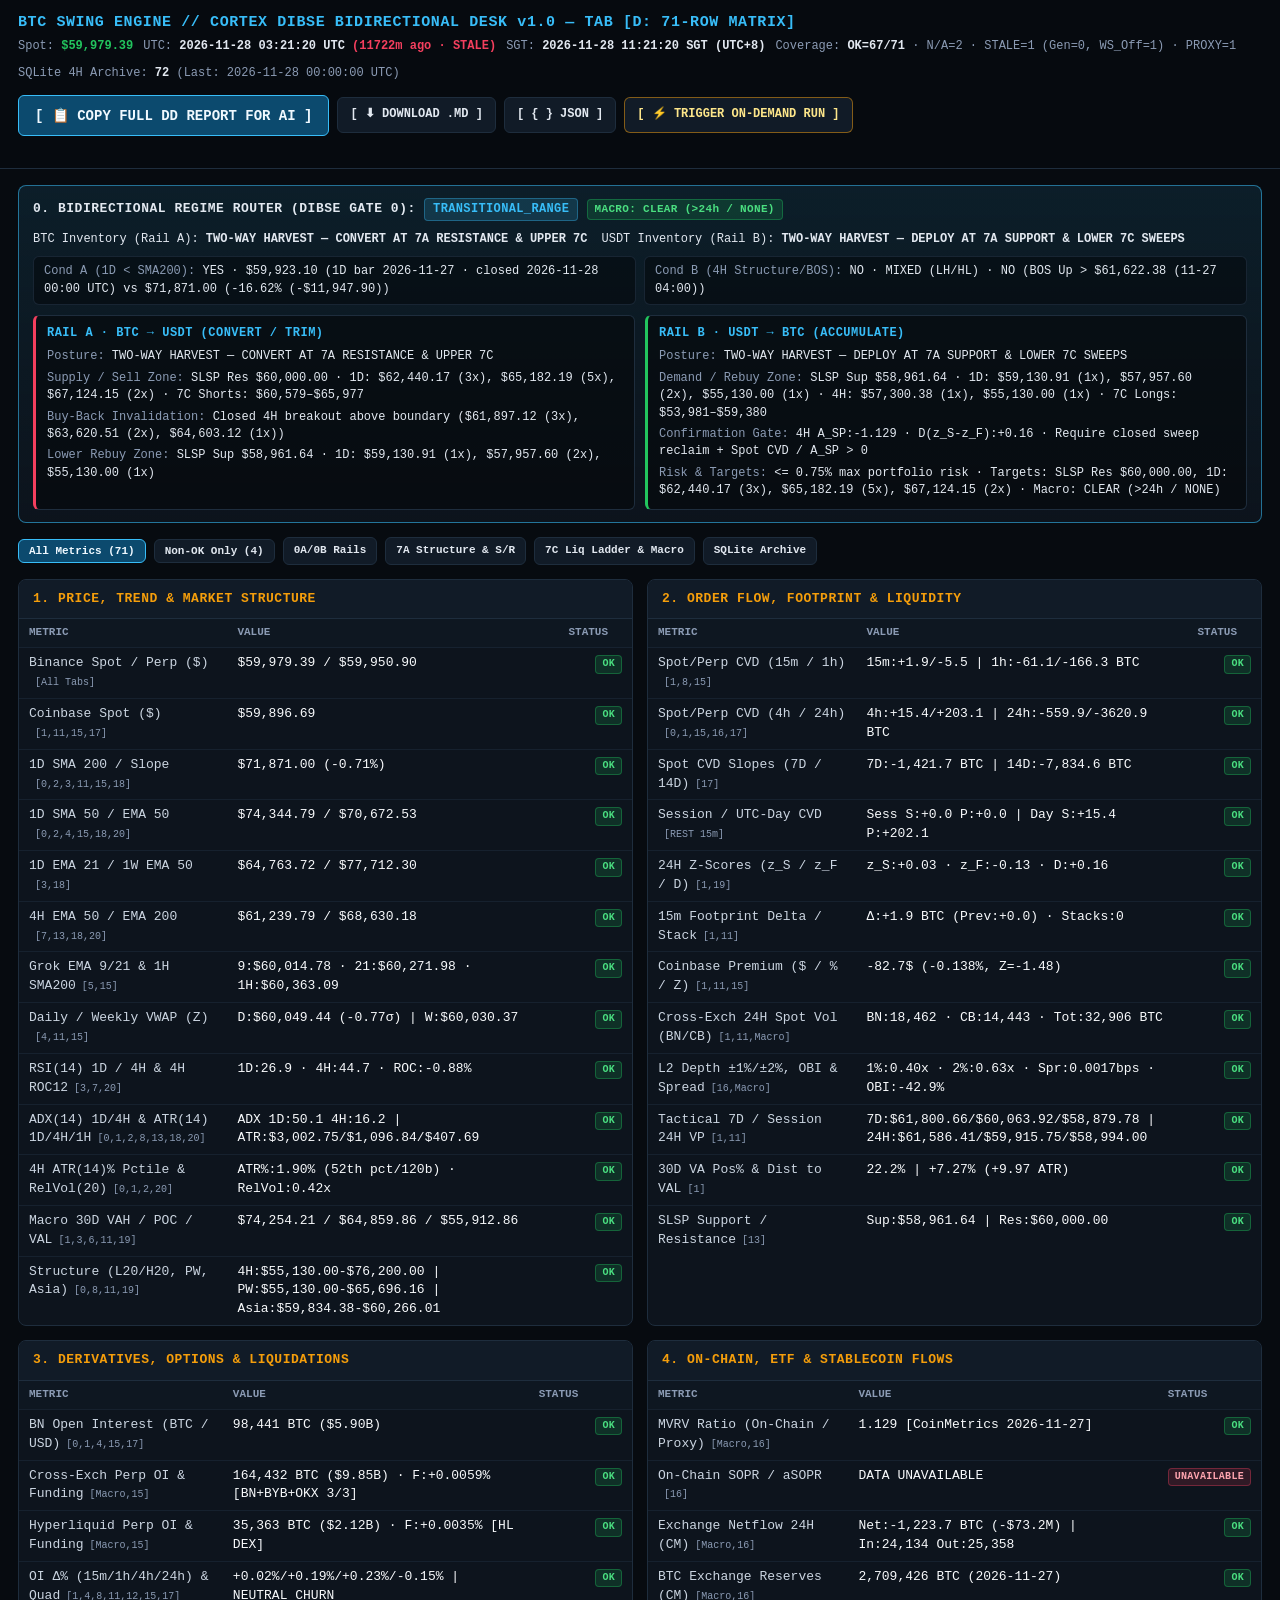
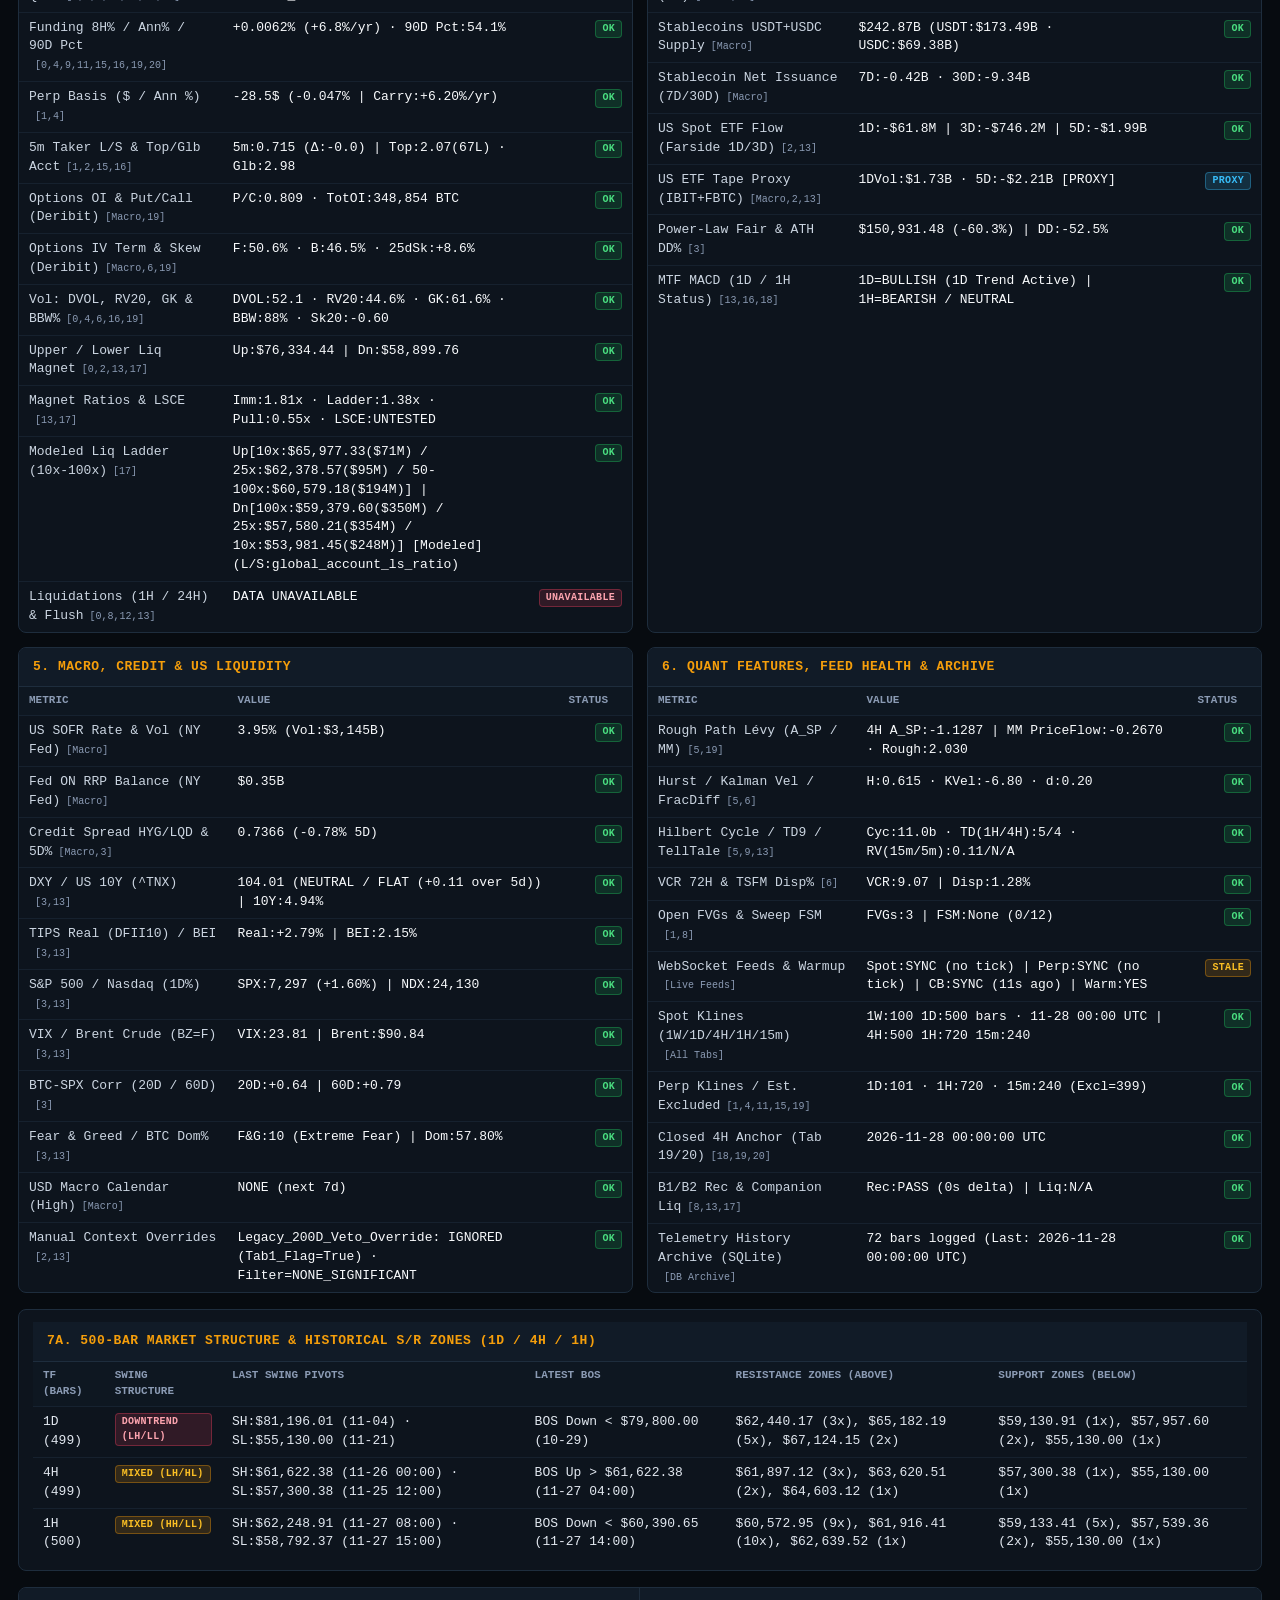
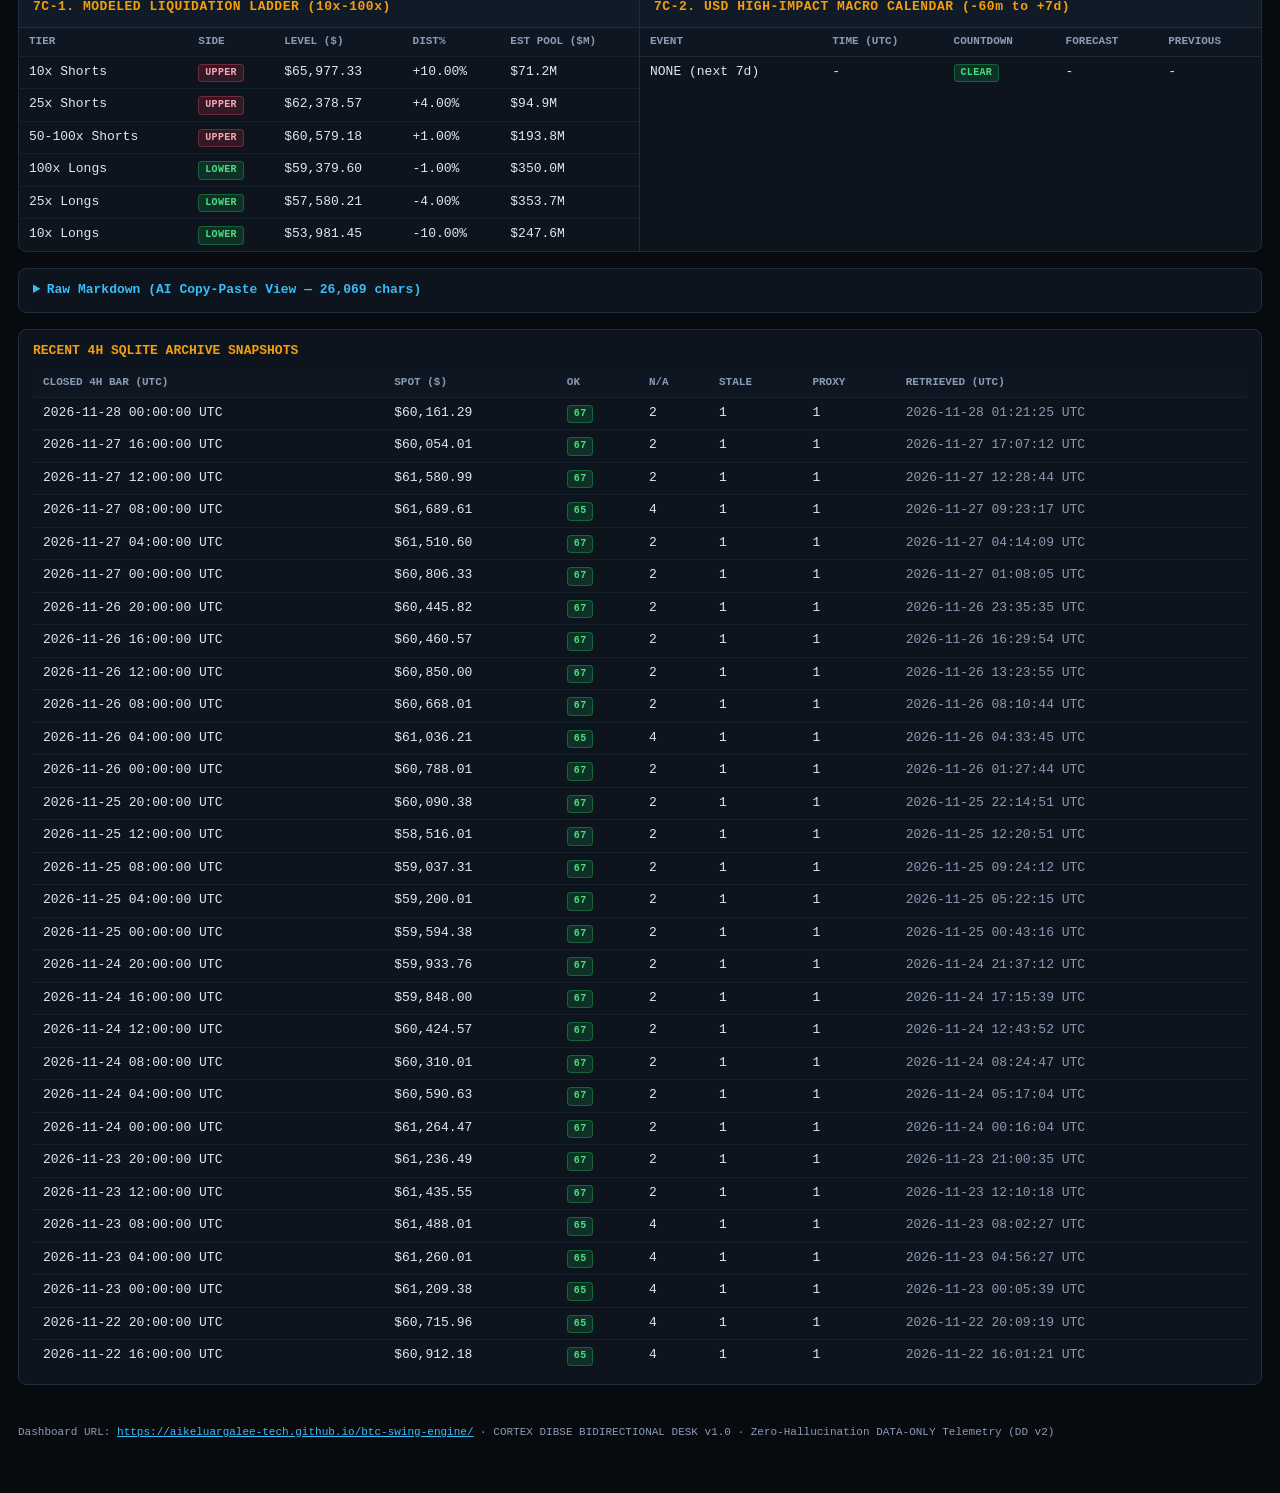
==== commit abbc9990: "chore(dd-hub): update Tab D dashboard & 4H telemetry snapshot [skip ci]" ====
--- a/docs/index.html
+++ b/docs/index.html
@@ -374,9 +374,9 @@
     <div class="brand">
       <div class="brand-title">BTC SWING ENGINE // CORTEX DIBSE BIDIRECTIONAL DESK v1.0 — TAB [D: 71-ROW MATRIX]</div>
       <div class="meta-line">
-        <span>Spot: <span class="spot-pill">$60,161.29</span></span>
-        <span>UTC: <strong>2026-11-28 01:21:25 UTC</strong> <span id="snapshot-age"></span></span>
-        <span>SGT: <strong>2026-11-28 09:21:25 SGT (UTC+8)</strong></span>
+        <span>Spot: <span class="spot-pill">$59,979.39</span></span>
+        <span>UTC: <strong>2026-11-28 03:21:20 UTC</strong> <span id="snapshot-age"></span></span>
+        <span>SGT: <strong>2026-11-28 11:21:20 SGT (UTC+8)</strong></span>
         <span>Coverage: <strong>OK=67/71</strong> · N/A=2 · STALE=1 (Gen=0, WS_Off=1) · PROXY=1</span>
         <span>SQLite 4H Archive: <strong>72</strong> (Last: 2026-11-28 00:00:00 UTC)</span>
       </div>
@@ -395,7 +395,7 @@
 </header>
 
 <main>
-  <section id="veto" class="veto-banner veto-range"><div class="veto-head"><div class="veto-title">0. BIDIRECTIONAL REGIME ROUTER (DIBSE GATE 0): <span class="badge badge-proxy" style="font-size:12px;padding:2px 8px;">TRANSITIONAL_RANGE</span> <span class="badge badge-ok" style="font-size:11px;padding:2px 7px;">MACRO: CLEAR (&gt;24h / NONE)</span></div><div class="veto-posture"><span>BTC Inventory (Rail A): <strong>TWO-WAY HARVEST — CONVERT AT 7A RESISTANCE &amp; UPPER 7C</strong></span><span>USDT Inventory (Rail B): <strong>TWO-WAY HARVEST — DEPLOY AT 7A SUPPORT &amp; LOWER 7C SWEEPS</strong></span></div></div><div class="veto-grid"><div class="veto-cell"><span class="dim">Cond A (1D &lt; SMA200):</span> <code>YES</code> · <code>$59,923.10 (1D bar 2026-11-27 · closed 2026-11-28 00:00 UTC)</code> vs <code>$71,871.00</code> (<code>-16.62% (-$11,947.90)</code>)</div><div class="veto-cell"><span class="dim">Cond B (4H Structure/BOS):</span> <code>NO</code> · <code>MIXED (LH/HL)</code> · <code>NO (BOS Up &gt; $61,622.38 (11-27 04:00))</code></div></div><div id="rails-0" class="rails-grid"><div class="rail-card rail-a"><div class="rail-title">RAIL A · BTC &rarr; USDT (CONVERT / TRIM)</div><div class="rail-row"><span class="dim">Posture:</span> <code>TWO-WAY HARVEST — CONVERT AT 7A RESISTANCE &amp; UPPER 7C</code></div><div class="rail-row"><span class="dim">Supply / Sell Zone:</span> <code>SLSP Res $61,065.63 · 1D: $62,440.17 (3x), $65,182.19 (5x), $67,124.15 (2x) · 7C Shorts: $60,763–$66,177</code></div><div class="rail-row"><span class="dim">Buy-Back Invalidation:</span> <code>Closed 4H breakout above boundary ($61,897.12 (3x), $63,620.51 (2x), $64,603.12 (1x))</code></div><div class="rail-row"><span class="dim">Lower Rebuy Zone:</span> <code>SLSP Sup $60,000.00 · 1D: $60,000.00 (1x), $59,130.91 (1x), $57,957.60 (2x)</code></div></div><div class="rail-card rail-b"><div class="rail-title">RAIL B · USDT &rarr; BTC (ACCUMULATE)</div><div class="rail-row"><span class="dim">Posture:</span> <code>TWO-WAY HARVEST — DEPLOY AT 7A SUPPORT &amp; LOWER 7C SWEEPS</code></div><div class="rail-row"><span class="dim">Demand / Rebuy Zone:</span> <code>SLSP Sup $60,000.00 · 1D: $60,000.00 (1x), $59,130.91 (1x), $57,957.60 (2x) · 4H: $57,300.38 (1x), $55,130.00 (1x) · 7C Longs: $54,145–$59,560</code></div><div class="rail-row"><span class="dim">Confirmation Gate:</span> <code>4H A_SP:-1.129 · D(z_S-z_F):+0.16 · Require closed sweep reclaim + Spot CVD / A_SP &gt; 0</code></div><div class="rail-row"><span class="dim">Risk &amp; Targets:</span> <code>&lt;= 0.75% max portfolio risk · Targets: SLSP Res $61,065.63, 1D: $62,440.17 (3x), $65,182.19 (5x), $67,124.15 (2x) · Macro: CLEAR (&gt;24h / NONE)</code></div></div></div></section>
+  <section id="veto" class="veto-banner veto-range"><div class="veto-head"><div class="veto-title">0. BIDIRECTIONAL REGIME ROUTER (DIBSE GATE 0): <span class="badge badge-proxy" style="font-size:12px;padding:2px 8px;">TRANSITIONAL_RANGE</span> <span class="badge badge-ok" style="font-size:11px;padding:2px 7px;">MACRO: CLEAR (&gt;24h / NONE)</span></div><div class="veto-posture"><span>BTC Inventory (Rail A): <strong>TWO-WAY HARVEST — CONVERT AT 7A RESISTANCE &amp; UPPER 7C</strong></span><span>USDT Inventory (Rail B): <strong>TWO-WAY HARVEST — DEPLOY AT 7A SUPPORT &amp; LOWER 7C SWEEPS</strong></span></div></div><div class="veto-grid"><div class="veto-cell"><span class="dim">Cond A (1D &lt; SMA200):</span> <code>YES</code> · <code>$59,923.10 (1D bar 2026-11-27 · closed 2026-11-28 00:00 UTC)</code> vs <code>$71,871.00</code> (<code>-16.62% (-$11,947.90)</code>)</div><div class="veto-cell"><span class="dim">Cond B (4H Structure/BOS):</span> <code>NO</code> · <code>MIXED (LH/HL)</code> · <code>NO (BOS Up &gt; $61,622.38 (11-27 04:00))</code></div></div><div id="rails-0" class="rails-grid"><div class="rail-card rail-a"><div class="rail-title">RAIL A · BTC &rarr; USDT (CONVERT / TRIM)</div><div class="rail-row"><span class="dim">Posture:</span> <code>TWO-WAY HARVEST — CONVERT AT 7A RESISTANCE &amp; UPPER 7C</code></div><div class="rail-row"><span class="dim">Supply / Sell Zone:</span> <code>SLSP Res $60,000.00 · 1D: $62,440.17 (3x), $65,182.19 (5x), $67,124.15 (2x) · 7C Shorts: $60,579–$65,977</code></div><div class="rail-row"><span class="dim">Buy-Back Invalidation:</span> <code>Closed 4H breakout above boundary ($61,897.12 (3x), $63,620.51 (2x), $64,603.12 (1x))</code></div><div class="rail-row"><span class="dim">Lower Rebuy Zone:</span> <code>SLSP Sup $58,961.64 · 1D: $59,130.91 (1x), $57,957.60 (2x), $55,130.00 (1x)</code></div></div><div class="rail-card rail-b"><div class="rail-title">RAIL B · USDT &rarr; BTC (ACCUMULATE)</div><div class="rail-row"><span class="dim">Posture:</span> <code>TWO-WAY HARVEST — DEPLOY AT 7A SUPPORT &amp; LOWER 7C SWEEPS</code></div><div class="rail-row"><span class="dim">Demand / Rebuy Zone:</span> <code>SLSP Sup $58,961.64 · 1D: $59,130.91 (1x), $57,957.60 (2x), $55,130.00 (1x) · 4H: $57,300.38 (1x), $55,130.00 (1x) · 7C Longs: $53,981–$59,380</code></div><div class="rail-row"><span class="dim">Confirmation Gate:</span> <code>4H A_SP:-1.129 · D(z_S-z_F):+0.16 · Require closed sweep reclaim + Spot CVD / A_SP &gt; 0</code></div><div class="rail-row"><span class="dim">Risk &amp; Targets:</span> <code>&lt;= 0.75% max portfolio risk · Targets: SLSP Res $60,000.00, 1D: $62,440.17 (3x), $65,182.19 (5x), $67,124.15 (2x) · Macro: CLEAR (&gt;24h / NONE)</code></div></div></div></section>
 
   <div class="toolbar">
     <button id="flt-all" class="btn btn-filter is-active" type="button">All Metrics (71)</button>
@@ -407,19 +407,19 @@
   </div>
 
   <div class="grid">
-    <section class="panel-card"><h2>1. PRICE, TREND &amp; MARKET STRUCTURE</h2><div class="table-wrap"><table><thead><tr><th>Metric</th><th>Value</th><th>Status</th></tr></thead><tbody><tr class="metric-row" data-status="OK"><td class="col-metric">Binance Spot / Perp ($)<span class="tabs-tag">[All Tabs]</span></td><td class="col-val"><code>$60,161.29 / $60,130.50</code></td><td class="col-st"><span class="badge badge-ok">OK</span></td></tr><tr class="metric-row" data-status="OK"><td class="col-metric">Coinbase Spot ($)<span class="tabs-tag">[1,11,15,17]</span></td><td class="col-val"><code>$60,091.01</code></td><td class="col-st"><span class="badge badge-ok">OK</span></td></tr><tr class="metric-row" data-status="OK"><td class="col-metric">1D SMA 200 / Slope<span class="tabs-tag">[0,2,3,11,15,18]</span></td><td class="col-val"><code>$71,871.00 (-0.71%)</code></td><td class="col-st"><span class="badge badge-ok">OK</span></td></tr><tr class="metric-row" data-status="OK"><td class="col-metric">1D SMA 50 / EMA 50<span class="tabs-tag">[0,2,4,15,18,20]</span></td><td class="col-val"><code>$74,344.79 / $70,679.66</code></td><td class="col-st"><span class="badge badge-ok">OK</span></td></tr><tr class="metric-row" data-status="OK"><td class="col-metric">1D EMA 21 / 1W EMA 50<span class="tabs-tag">[3,18]</span></td><td class="col-val"><code>$64,780.25 / $77,712.30</code></td><td class="col-st"><span class="badge badge-ok">OK</span></td></tr><tr class="metric-row" data-status="OK"><td class="col-metric">4H EMA 50 / EMA 200<span class="tabs-tag">[7,13,18,20]</span></td><td class="col-val"><code>$61,239.79 / $68,630.18</code></td><td class="col-st"><span class="badge badge-ok">OK</span></td></tr><tr class="metric-row" data-status="OK"><td class="col-metric">Grok EMA 9/21 &amp; 1H SMA200<span class="tabs-tag">[5,15]</span></td><td class="col-val"><code>9:$60,032.42 · 21:$60,332.24 · 1H:$60,389.52</code></td><td class="col-st"><span class="badge badge-ok">OK</span></td></tr><tr class="metric-row" data-status="OK"><td class="col-metric">Daily / Weekly VWAP (Z)<span class="tabs-tag">[4,11,15]</span></td><td class="col-val"><code>D:$60,012.58 (+2.32σ) | W:$59,932.10</code></td><td class="col-st"><span class="badge badge-ok">OK</span></td></tr><tr class="metric-row" data-status="OK"><td class="col-metric">RSI(14) 1D / 4H &amp; 4H ROC12<span class="tabs-tag">[3,7,20]</span></td><td class="col-val"><code>1D:27.7 · 4H:44.7 · ROC:-0.88%</code></td><td class="col-st"><span class="badge badge-ok">OK</span></td></tr><tr class="metric-row" data-status="OK"><td class="col-metric">ADX(14) 1D/4H &amp; ATR(14) 1D/4H/1H<span class="tabs-tag">[0,1,2,8,13,18,20]</span></td><td class="col-val"><code>ADX 1D:50.1 4H:16.3 | ATR:$3,002.75/$1,093.12/$433.47</code></td><td class="col-st"><span class="badge badge-ok">OK</span></td></tr><tr class="metric-row" data-status="OK"><td class="col-metric">4H ATR(14)% Pctile &amp; RelVol(20)<span class="tabs-tag">[0,1,2,20]</span></td><td class="col-val"><code>ATR%:1.90% (52th pct/120b) · RelVol:0.42x</code></td><td class="col-st"><span class="badge badge-ok">OK</span></td></tr><tr class="metric-row" data-status="OK"><td class="col-metric">Macro 30D VAH / POC / VAL<span class="tabs-tag">[1,3,6,11,19]</span></td><td class="col-val"><code>$74,254.21 / $64,859.86 / $55,912.86</code></td><td class="col-st"><span class="badge badge-ok">OK</span></td></tr><tr class="metric-row" data-status="OK"><td class="col-metric">Structure (L20/H20, PW, Asia)<span class="tabs-tag">[0,8,11,19]</span></td><td class="col-val"><code>4H:$55,130.00-$76,200.00 | PW:$55,130.00-$65,696.16 | Asia:$59,834.38-$60,213.98</code></td><td class="col-st"><span class="badge badge-ok">OK</span></td></tr></tbody></table></div></section><section class="panel-card"><h2>2. ORDER FLOW, FOOTPRINT &amp; LIQUIDITY</h2><div class="table-wrap"><table><thead><tr><th>Metric</th><th>Value</th><th>Status</th></tr></thead><tbody><tr class="metric-row" data-status="OK"><td class="col-metric">Spot/Perp CVD (15m / 1h)<span class="tabs-tag">[1,8,15]</span></td><td class="col-val"><code>15m:+40.4/+134.3 | 1h:+52.1/+144.2 BTC</code></td><td class="col-st"><span class="badge badge-ok">OK</span></td></tr><tr class="metric-row" data-status="OK"><td class="col-metric">Spot/Perp CVD (4h / 24h)<span class="tabs-tag">[0,1,15,16,17]</span></td><td class="col-val"><code>4h:-23.2/+399.4 | 24h:-97.7/-1485.1 BTC</code></td><td class="col-st"><span class="badge badge-ok">OK</span></td></tr><tr class="metric-row" data-status="OK"><td class="col-metric">Spot CVD Slopes (7D / 14D)<span class="tabs-tag">[17]</span></td><td class="col-val"><code>7D:-1,421.7 BTC | 14D:-7,834.6 BTC</code></td><td class="col-st"><span class="badge badge-ok">OK</span></td></tr><tr class="metric-row" data-status="OK"><td class="col-metric">Session / UTC-Day CVD<span class="tabs-tag">[REST 15m]</span></td><td class="col-val"><code>Sess S:+0.0 P:+0.0 | Day S:+90.0 P:+270.1</code></td><td class="col-st"><span class="badge badge-ok">OK</span></td></tr><tr class="metric-row" data-status="OK"><td class="col-metric">24H Z-Scores (z_S / z_F / D)<span class="tabs-tag">[1,19]</span></td><td class="col-val"><code>z_S:+0.03 · z_F:-0.13 · D:+0.16</code></td><td class="col-st"><span class="badge badge-ok">OK</span></td></tr><tr class="metric-row" data-status="OK"><td class="col-metric">15m Footprint Delta / Stack<span class="tabs-tag">[1,11]</span></td><td class="col-val"><code>Δ:+40.4 BTC (Prev:+0.0) · Stacks:0</code></td><td class="col-st"><span class="badge badge-ok">OK</span></td></tr><tr class="metric-row" data-status="OK"><td class="col-metric">Coinbase Premium ($ / % / Z)<span class="tabs-tag">[1,11,15]</span></td><td class="col-val"><code>-70.3$ (-0.117%, Z=+0.52)</code></td><td class="col-st"><span class="badge badge-ok">OK</span></td></tr><tr class="metric-row" data-status="OK"><td class="col-metric">Cross-Exch 24H Spot Vol (BN/CB)<span class="tabs-tag">[1,11,Macro]</span></td><td class="col-val"><code>BN:20,418 · CB:15,184 · Tot:35,603 BTC</code></td><td class="col-st"><span class="badge badge-ok">OK</span></td></tr><tr class="metric-row" data-status="OK"><td class="col-metric">L2 Depth ±1%/±2%, OBI &amp; Spread<span class="tabs-tag">[16,Macro]</span></td><td class="col-val"><code>1%:0.87x · 2%:1.03x · Spr:0.0017bps · OBI:-6.9%</code></td><td class="col-st"><span class="badge badge-ok">OK</span></td></tr><tr class="metric-row" data-status="OK"><td class="col-metric">Tactical 7D / Session 24H VP<span class="tabs-tag">[1,11]</span></td><td class="col-val"><code>7D:$61,721.71/$60,774.40/$58,564.01 | 24H:$62,162.50/$61,701.62/$59,915.75</code></td><td class="col-st"><span class="badge badge-ok">OK</span></td></tr><tr class="metric-row" data-status="OK"><td class="col-metric">30D VA Pos% &amp; Dist to VAL<span class="tabs-tag">[1]</span></td><td class="col-val"><code>23.2% | +7.60% (+9.80 ATR)</code></td><td class="col-st"><span class="badge badge-ok">OK</span></td></tr><tr class="metric-row" data-status="OK"><td class="col-metric">SLSP Support / Resistance<span class="tabs-tag">[13]</span></td><td class="col-val"><code>Sup:$60,000.00 | Res:$61,065.63</code></td><td class="col-st"><span class="badge badge-ok">OK</span></td></tr></tbody></table></div></section><section class="panel-card"><h2>3. DERIVATIVES, OPTIONS &amp; LIQUIDATIONS</h2><div class="table-wrap"><table><thead><tr><th>Metric</th><th>Value</th><th>Status</th></tr></thead><tbody><tr class="metric-row" data-status="OK"><td class="col-metric">BN Open Interest (BTC / USD)<span class="tabs-tag">[0,1,4,15,17]</span></td><td class="col-val"><code>98,046 BTC ($5.88B)</code></td><td class="col-st"><span class="badge badge-ok">OK</span></td></tr><tr class="metric-row" data-status="OK"><td class="col-metric">Cross-Exch Perp OI &amp; Funding<span class="tabs-tag">[Macro,15]</span></td><td class="col-val"><code>163,604 BTC ($9.82B) · F:+0.0067% [BN+BYB+OKX 3/3]</code></td><td class="col-st"><span class="badge badge-ok">OK</span></td></tr><tr class="metric-row" data-status="OK"><td class="col-metric">Hyperliquid Perp OI &amp; Funding<span class="tabs-tag">[Macro,15]</span></td><td class="col-val"><code>35,211 BTC ($2.12B) · F:+0.0024% [HL DEX]</code></td><td class="col-st"><span class="badge badge-ok">OK</span></td></tr><tr class="metric-row" data-status="OK"><td class="col-metric">OI Δ% (15m/1h/4h/24h) &amp; Quad<span class="tabs-tag">[1,4,8,11,12,15,17]</span></td><td class="col-val"><code>+0.00%/-0.30%/-1.36%/-0.02% | SHORT_COVERING_BOUNCE (Price Up / OI Down)</code></td><td class="col-st"><span class="badge badge-ok">OK</span></td></tr><tr class="metric-row" data-status="OK"><td class="col-metric">Funding 8H% / Ann% / 90D Pct<span class="tabs-tag">[0,4,9,11,15,16,19,20]</span></td><td class="col-val"><code>+0.0085% (+9.3%/yr) · 90D Pct:54.1%</code></td><td class="col-st"><span class="badge badge-ok">OK</span></td></tr><tr class="metric-row" data-status="OK"><td class="col-metric">Perp Basis ($ / Ann %)<span class="tabs-tag">[1,4]</span></td><td class="col-val"><code>-30.8$ (-0.051% | Carry:+8.70%/yr)</code></td><td class="col-st"><span class="badge badge-ok">OK</span></td></tr><tr class="metric-row" data-status="OK"><td class="col-metric">5m Taker L/S &amp; Top/Glb Acct<span class="tabs-tag">[1,2,15,16]</span></td><td class="col-val"><code>5m:0.633 (Δ:-0.4) | Top:2.12(68L) · Glb:3.02</code></td><td class="col-st"><span class="badge badge-ok">OK</span></td></tr><tr class="metric-row" data-status="OK"><td class="col-metric">Options OI &amp; Put/Call (Deribit)<span class="tabs-tag">[Macro,19]</span></td><td class="col-val"><code>P/C:0.812 · TotOI:346,920 BTC</code></td><td class="col-st"><span class="badge badge-ok">OK</span></td></tr><tr class="metric-row" data-status="OK"><td class="col-metric">Options IV Term &amp; Skew (Deribit)<span class="tabs-tag">[Macro,6,19]</span></td><td class="col-val"><code>F:50.3% · B:46.2% · 25dSk:+7.7%</code></td><td class="col-st"><span class="badge badge-ok">OK</span></td></tr><tr class="metric-row" data-status="OK"><td class="col-metric">Vol: DVOL, RV20, GK &amp; BBW%<span class="tabs-tag">[0,4,6,16,19]</span></td><td class="col-val"><code>DVOL:51.9 · RV20:44.8% · GK:61.4% · BBW:88% · Sk20:-0.61</code></td><td class="col-st"><span class="badge badge-ok">OK</span></td></tr><tr class="metric-row" data-status="OK"><td class="col-metric">Upper / Lower Liq Magnet<span class="tabs-tag">[0,2,13,17]</span></td><td class="col-val"><code>Up:$76,334.44 | Dn:$59,078.39</code></td><td class="col-st"><span class="badge badge-ok">OK</span></td></tr><tr class="metric-row" data-status="OK"><td class="col-metric">Magnet Ratios &amp; LSCE<span class="tabs-tag">[13,17]</span></td><td class="col-val"><code>Imm:1.81x · Ladder:1.38x · Pull:0.55x · LSCE:UNTESTED</code></td><td class="col-st"><span class="badge badge-ok">OK</span></td></tr><tr class="metric-row" data-status="OK"><td class="col-metric">Modeled Liq Ladder (10x-100x)<span class="tabs-tag">[17]</span></td><td class="col-val"><code>Up[10x:$66,177.42($71M) / 25x:$62,567.74($94M) / 50-100x:$60,762.90($194M)] | Dn[100x:$59,559.68($350M) / 25x:$57,754.84($354M) / 10x:$54,145.16($248M)] [Modeled] (L/S:global_account_ls_ratio)</code></td><td class="col-st"><span class="badge badge-ok">OK</span></td></tr><tr class="metric-row" data-status="UNAVAILABLE"><td class="col-metric">Liquidations (1H / 24H) &amp; Flush<span class="tabs-tag">[0,8,12,13]</span></td><td class="col-val"><code>DATA UNAVAILABLE</code></td><td class="col-st"><span class="badge badge-unavail">UNAVAILABLE</span></td></tr></tbody></table></div></section><section class="panel-card"><h2>4. ON-CHAIN, ETF &amp; STABLECOIN FLOWS</h2><div class="table-wrap"><table><thead><tr><th>Metric</th><th>Value</th><th>Status</th></tr></thead><tbody><tr class="metric-row" data-status="OK"><td class="col-metric">MVRV Ratio (On-Chain / Proxy)<span class="tabs-tag">[Macro,16]</span></td><td class="col-val"><code>1.139 [CoinMetrics 2026-11-26]</code></td><td class="col-st"><span class="badge badge-ok">OK</span></td></tr><tr class="metric-row" data-status="UNAVAILABLE"><td class="col-metric">On-Chain SOPR / aSOPR<span class="tabs-tag">[16]</span></td><td class="col-val"><code>DATA UNAVAILABLE</code></td><td class="col-st"><span class="badge badge-unavail">UNAVAILABLE</span></td></tr><tr class="metric-row" data-status="OK"><td class="col-metric">Exchange Netflow 24H (CM)<span class="tabs-tag">[Macro,16]</span></td><td class="col-val"><code>Net:-2,869.1 BTC (-$173.3M) | In:12,344 Out:15,213</code></td><td class="col-st"><span class="badge badge-ok">OK</span></td></tr><tr class="metric-row" data-status="OK"><td class="col-metric">BTC Exchange Reserves (CM)<span class="tabs-tag">[Macro,16]</span></td><td class="col-val"><code>2,710,498 BTC (2026-11-26)</code></td><td class="col-st"><span class="badge badge-ok">OK</span></td></tr><tr class="metric-row" data-status="OK"><td class="col-metric">Stablecoins USDT+USDC Supply<span class="tabs-tag">[Macro]</span></td><td class="col-val"><code>$243.07B (USDT:$173.69B · USDC:$69.38B)</code></td><td class="col-st"><span class="badge badge-ok">OK</span></td></tr><tr class="metric-row" data-status="OK"><td class="col-metric">Stablecoin Net Issuance (7D/30D)<span class="tabs-tag">[Macro]</span></td><td class="col-val"><code>7D:-0.22B · 30D:-9.14B</code></td><td class="col-st"><span class="badge badge-ok">OK</span></td></tr><tr class="metric-row" data-status="OK"><td class="col-metric">US Spot ETF Flow (Farside 1D/3D)<span class="tabs-tag">[2,13]</span></td><td class="col-val"><code>1D:-$41.0M | 3D:-$725.4M | 5D:-$1.96B</code></td><td class="col-st"><span class="badge badge-ok">OK</span></td></tr><tr class="metric-row" data-status="PROXY"><td class="col-metric">US ETF Tape Proxy (IBIT+FBTC)<span class="tabs-tag">[Macro,2,13]</span></td><td class="col-val"><code>1DVol:$2.71B · 5D:-$3.30B [PROXY]</code></td><td class="col-st"><span class="badge badge-proxy">PROXY</span></td></tr><tr class="metric-row" data-status="OK"><td class="col-metric">Power-Law Fair &amp; ATH DD%<span class="tabs-tag">[3]</span></td><td class="col-val"><code>$150,920.56 (-60.1%) | DD:-52.3%</code></td><td class="col-st"><span class="badge badge-ok">OK</span></td></tr><tr class="metric-row" data-status="OK"><td class="col-metric">MTF MACD (1D / 1H Status)<span class="tabs-tag">[13,16,18]</span></td><td class="col-val"><code>1D=BULLISH (1D Trend Active) | 1H=BEARISH / NEUTRAL</code></td><td class="col-st"><span class="badge badge-ok">OK</span></td></tr></tbody></table></div></section><section class="panel-card"><h2>5. MACRO, CREDIT &amp; US LIQUIDITY</h2><div class="table-wrap"><table><thead><tr><th>Metric</th><th>Value</th><th>Status</th></tr></thead><tbody><tr class="metric-row" data-status="OK"><td class="col-metric">US SOFR Rate &amp; Vol (NY Fed)<span class="tabs-tag">[Macro]</span></td><td class="col-val"><code>3.95% (Vol:$3,145B)</code></td><td class="col-st"><span class="badge badge-ok">OK</span></td></tr><tr class="metric-row" data-status="OK"><td class="col-metric">Fed ON RRP Balance (NY Fed)<span class="tabs-tag">[Macro]</span></td><td class="col-val"><code>$0.35B</code></td><td class="col-st"><span class="badge badge-ok">OK</span></td></tr><tr class="metric-row" data-status="OK"><td class="col-metric">Credit Spread HYG/LQD &amp; 5D%<span class="tabs-tag">[Macro,3]</span></td><td class="col-val"><code>0.7337 (-1.26% 5D)</code></td><td class="col-st"><span class="badge badge-ok">OK</span></td></tr><tr class="metric-row" data-status="OK"><td class="col-metric">DXY / US 10Y (^TNX)<span class="tabs-tag">[3,13]</span></td><td class="col-val"><code>104.01 (NEUTRAL / FLAT (+0.11 over 5d)) | 10Y:4.94%</code></td><td class="col-st"><span class="badge badge-ok">OK</span></td></tr><tr class="metric-row" data-status="OK"><td class="col-metric">TIPS Real (DFII10) / BEI<span class="tabs-tag">[3,13]</span></td><td class="col-val"><code>Real:+2.79% | BEI:2.15%</code></td><td class="col-st"><span class="badge badge-ok">OK</span></td></tr><tr class="metric-row" data-status="OK"><td class="col-metric">S&amp;P 500 / Nasdaq (1D%)<span class="tabs-tag">[3,13]</span></td><td class="col-val"><code>SPX:7,297 (+1.60%) | NDX:24,130</code></td><td class="col-st"><span class="badge badge-ok">OK</span></td></tr><tr class="metric-row" data-status="OK"><td class="col-metric">VIX / Brent Crude (BZ=F)<span class="tabs-tag">[3,13]</span></td><td class="col-val"><code>VIX:23.81 | Brent:$90.84</code></td><td class="col-st"><span class="badge badge-ok">OK</span></td></tr><tr class="metric-row" data-status="OK"><td class="col-metric">BTC-SPX Corr (20D / 60D)<span class="tabs-tag">[3]</span></td><td class="col-val"><code>20D:+0.64 | 60D:+0.79</code></td><td class="col-st"><span class="badge badge-ok">OK</span></td></tr><tr class="metric-row" data-status="OK"><td class="col-metric">Fear &amp; Greed / BTC Dom%<span class="tabs-tag">[3,13]</span></td><td class="col-val"><code>F&amp;G:10 (Extreme Fear) | Dom:57.80%</code></td><td class="col-st"><span class="badge badge-ok">OK</span></td></tr><tr class="metric-row" data-status="OK"><td class="col-metric">USD Macro Calendar (High)<span class="tabs-tag">[Macro]</span></td><td class="col-val"><code>NONE (next 7d)</code></td><td class="col-st"><span class="badge badge-ok">OK</span></td></tr><tr class="metric-row" data-status="OK"><td class="col-metric">Manual Context Overrides<span class="tabs-tag">[2,13]</span></td><td class="col-val"><code>Legacy_200D_Veto_Override: IGNORED (Tab1_Flag=True) · Filter=NONE_SIGNIFICANT</code></td><td class="col-st"><span class="badge badge-ok">OK</span></td></tr></tbody></table></div></section><section class="panel-card"><h2>6. QUANT FEATURES, FEED HEALTH &amp; ARCHIVE</h2><div class="table-wrap"><table><thead><tr><th>Metric</th><th>Value</th><th>Status</th></tr></thead><tbody><tr class="metric-row" data-status="OK"><td class="col-metric">Rough Path Lévy (A_SP / MM)<span class="tabs-tag">[5,19]</span></td><td class="col-val"><code>4H A_SP:-1.1287 | MM PriceFlow:-0.3183 · Rough:3.540</code></td><td class="col-st"><span class="badge badge-ok">OK</span></td></tr><tr class="metric-row" data-status="OK"><td class="col-metric">Hurst / Kalman Vel / FracDiff<span class="tabs-tag">[5,6]</span></td><td class="col-val"><code>H:0.613 · KVel:-7.40 · d:0.20</code></td><td class="col-st"><span class="badge badge-ok">OK</span></td></tr><tr class="metric-row" data-status="OK"><td class="col-metric">Hilbert Cycle / TD9 / TellTale<span class="tabs-tag">[5,9,13]</span></td><td class="col-val"><code>Cyc:12.0b · TD(1H/4H):3/4 · RV(15m/5m):0.80/N/A</code></td><td class="col-st"><span class="badge badge-ok">OK</span></td></tr><tr class="metric-row" data-status="OK"><td class="col-metric">VCR 72H &amp; TSFM Disp%<span class="tabs-tag">[6]</span></td><td class="col-val"><code>VCR:9.00 | Disp:1.28%</code></td><td class="col-st"><span class="badge badge-ok">OK</span></td></tr><tr class="metric-row" data-status="OK"><td class="col-metric">Open FVGs &amp; Sweep FSM<span class="tabs-tag">[1,8]</span></td><td class="col-val"><code>FVGs:3 | FSM:None (0/12)</code></td><td class="col-st"><span class="badge badge-ok">OK</span></td></tr><tr class="metric-row" data-status="STALE"><td class="col-metric">WebSocket Feeds &amp; Warmup<span class="tabs-tag">[Live Feeds]</span></td><td class="col-val"><code>Spot:SYNC (no tick) | Perp:SYNC (no tick) | CB:SYNC (12s ago) | Warm:YES</code></td><td class="col-st"><span class="badge badge-stale">STALE</span></td></tr><tr class="metric-row" data-status="OK"><td class="col-metric">Spot Klines (1W/1D/4H/1H/15m)<span class="tabs-tag">[All Tabs]</span></td><td class="col-val"><code>1W:100 1D:500 bars · 11-28 00:00 UTC | 4H:500 1H:720 15m:240</code></td><td class="col-st"><span class="badge badge-ok">OK</span></td></tr><tr class="metric-row" data-status="OK"><td class="col-metric">Perp Klines / Est. Excluded<span class="tabs-tag">[1,4,11,15,19]</span></td><td class="col-val"><code>1D:101 · 1H:720 · 15m:240 (Excl=399)</code></td><td class="col-st"><span class="badge badge-ok">OK</span></td></tr><tr class="metric-row" data-status="OK"><td class="col-metric">Closed 4H Anchor (Tab 19/20)<span class="tabs-tag">[18,19,20]</span></td><td class="col-val"><code>2026-11-28 00:00:00 UTC</code></td><td class="col-st"><span class="badge badge-ok">OK</span></td></tr><tr class="metric-row" data-status="OK"><td class="col-metric">B1/B2 Rec &amp; Companion Liq<span class="tabs-tag">[8,13,17]</span></td><td class="col-val"><code>Rec:PASS (0s delta) | Liq:N/A</code></td><td class="col-st"><span class="badge badge-ok">OK</span></td></tr><tr class="metric-row" data-status="OK"><td class="col-metric">Telemetry History Archive (SQLite)<span class="tabs-tag">[DB Archive]</span></td><td class="col-val"><code>72 bars logged (Last: 2026-11-28 00:00:00 UTC)</code></td><td class="col-st"><span class="badge badge-ok">OK</span></td></tr></tbody></table></div></section>
+    <section class="panel-card"><h2>1. PRICE, TREND &amp; MARKET STRUCTURE</h2><div class="table-wrap"><table><thead><tr><th>Metric</th><th>Value</th><th>Status</th></tr></thead><tbody><tr class="metric-row" data-status="OK"><td class="col-metric">Binance Spot / Perp ($)<span class="tabs-tag">[All Tabs]</span></td><td class="col-val"><code>$59,979.39 / $59,950.90</code></td><td class="col-st"><span class="badge badge-ok">OK</span></td></tr><tr class="metric-row" data-status="OK"><td class="col-metric">Coinbase Spot ($)<span class="tabs-tag">[1,11,15,17]</span></td><td class="col-val"><code>$59,896.69</code></td><td class="col-st"><span class="badge badge-ok">OK</span></td></tr><tr class="metric-row" data-status="OK"><td class="col-metric">1D SMA 200 / Slope<span class="tabs-tag">[0,2,3,11,15,18]</span></td><td class="col-val"><code>$71,871.00 (-0.71%)</code></td><td class="col-st"><span class="badge badge-ok">OK</span></td></tr><tr class="metric-row" data-status="OK"><td class="col-metric">1D SMA 50 / EMA 50<span class="tabs-tag">[0,2,4,15,18,20]</span></td><td class="col-val"><code>$74,344.79 / $70,672.53</code></td><td class="col-st"><span class="badge badge-ok">OK</span></td></tr><tr class="metric-row" data-status="OK"><td class="col-metric">1D EMA 21 / 1W EMA 50<span class="tabs-tag">[3,18]</span></td><td class="col-val"><code>$64,763.72 / $77,712.30</code></td><td class="col-st"><span class="badge badge-ok">OK</span></td></tr><tr class="metric-row" data-status="OK"><td class="col-metric">4H EMA 50 / EMA 200<span class="tabs-tag">[7,13,18,20]</span></td><td class="col-val"><code>$61,239.79 / $68,630.18</code></td><td class="col-st"><span class="badge badge-ok">OK</span></td></tr><tr class="metric-row" data-status="OK"><td class="col-metric">Grok EMA 9/21 &amp; 1H SMA200<span class="tabs-tag">[5,15]</span></td><td class="col-val"><code>9:$60,014.78 · 21:$60,271.98 · 1H:$60,363.09</code></td><td class="col-st"><span class="badge badge-ok">OK</span></td></tr><tr class="metric-row" data-status="OK"><td class="col-metric">Daily / Weekly VWAP (Z)<span class="tabs-tag">[4,11,15]</span></td><td class="col-val"><code>D:$60,049.44 (-0.77σ) | W:$60,030.37</code></td><td class="col-st"><span class="badge badge-ok">OK</span></td></tr><tr class="metric-row" data-status="OK"><td class="col-metric">RSI(14) 1D / 4H &amp; 4H ROC12<span class="tabs-tag">[3,7,20]</span></td><td class="col-val"><code>1D:26.9 · 4H:44.7 · ROC:-0.88%</code></td><td class="col-st"><span class="badge badge-ok">OK</span></td></tr><tr class="metric-row" data-status="OK"><td class="col-metric">ADX(14) 1D/4H &amp; ATR(14) 1D/4H/1H<span class="tabs-tag">[0,1,2,8,13,18,20]</span></td><td class="col-val"><code>ADX 1D:50.1 4H:16.2 | ATR:$3,002.75/$1,096.84/$407.69</code></td><td class="col-st"><span class="badge badge-ok">OK</span></td></tr><tr class="metric-row" data-status="OK"><td class="col-metric">4H ATR(14)% Pctile &amp; RelVol(20)<span class="tabs-tag">[0,1,2,20]</span></td><td class="col-val"><code>ATR%:1.90% (52th pct/120b) · RelVol:0.42x</code></td><td class="col-st"><span class="badge badge-ok">OK</span></td></tr><tr class="metric-row" data-status="OK"><td class="col-metric">Macro 30D VAH / POC / VAL<span class="tabs-tag">[1,3,6,11,19]</span></td><td class="col-val"><code>$74,254.21 / $64,859.86 / $55,912.86</code></td><td class="col-st"><span class="badge badge-ok">OK</span></td></tr><tr class="metric-row" data-status="OK"><td class="col-metric">Structure (L20/H20, PW, Asia)<span class="tabs-tag">[0,8,11,19]</span></td><td class="col-val"><code>4H:$55,130.00-$76,200.00 | PW:$55,130.00-$65,696.16 | Asia:$59,834.38-$60,266.01</code></td><td class="col-st"><span class="badge badge-ok">OK</span></td></tr></tbody></table></div></section><section class="panel-card"><h2>2. ORDER FLOW, FOOTPRINT &amp; LIQUIDITY</h2><div class="table-wrap"><table><thead><tr><th>Metric</th><th>Value</th><th>Status</th></tr></thead><tbody><tr class="metric-row" data-status="OK"><td class="col-metric">Spot/Perp CVD (15m / 1h)<span class="tabs-tag">[1,8,15]</span></td><td class="col-val"><code>15m:+1.9/-5.5 | 1h:-61.1/-166.3 BTC</code></td><td class="col-st"><span class="badge badge-ok">OK</span></td></tr><tr class="metric-row" data-status="OK"><td class="col-metric">Spot/Perp CVD (4h / 24h)<span class="tabs-tag">[0,1,15,16,17]</span></td><td class="col-val"><code>4h:+15.4/+203.1 | 24h:-559.9/-3620.9 BTC</code></td><td class="col-st"><span class="badge badge-ok">OK</span></td></tr><tr class="metric-row" data-status="OK"><td class="col-metric">Spot CVD Slopes (7D / 14D)<span class="tabs-tag">[17]</span></td><td class="col-val"><code>7D:-1,421.7 BTC | 14D:-7,834.6 BTC</code></td><td class="col-st"><span class="badge badge-ok">OK</span></td></tr><tr class="metric-row" data-status="OK"><td class="col-metric">Session / UTC-Day CVD<span class="tabs-tag">[REST 15m]</span></td><td class="col-val"><code>Sess S:+0.0 P:+0.0 | Day S:+15.4 P:+202.1</code></td><td class="col-st"><span class="badge badge-ok">OK</span></td></tr><tr class="metric-row" data-status="OK"><td class="col-metric">24H Z-Scores (z_S / z_F / D)<span class="tabs-tag">[1,19]</span></td><td class="col-val"><code>z_S:+0.03 · z_F:-0.13 · D:+0.16</code></td><td class="col-st"><span class="badge badge-ok">OK</span></td></tr><tr class="metric-row" data-status="OK"><td class="col-metric">15m Footprint Delta / Stack<span class="tabs-tag">[1,11]</span></td><td class="col-val"><code>Δ:+1.9 BTC (Prev:+0.0) · Stacks:0</code></td><td class="col-st"><span class="badge badge-ok">OK</span></td></tr><tr class="metric-row" data-status="OK"><td class="col-metric">Coinbase Premium ($ / % / Z)<span class="tabs-tag">[1,11,15]</span></td><td class="col-val"><code>-82.7$ (-0.138%, Z=-1.48)</code></td><td class="col-st"><span class="badge badge-ok">OK</span></td></tr><tr class="metric-row" data-status="OK"><td class="col-metric">Cross-Exch 24H Spot Vol (BN/CB)<span class="tabs-tag">[1,11,Macro]</span></td><td class="col-val"><code>BN:18,462 · CB:14,443 · Tot:32,906 BTC</code></td><td class="col-st"><span class="badge badge-ok">OK</span></td></tr><tr class="metric-row" data-status="OK"><td class="col-metric">L2 Depth ±1%/±2%, OBI &amp; Spread<span class="tabs-tag">[16,Macro]</span></td><td class="col-val"><code>1%:0.40x · 2%:0.63x · Spr:0.0017bps · OBI:-42.9%</code></td><td class="col-st"><span class="badge badge-ok">OK</span></td></tr><tr class="metric-row" data-status="OK"><td class="col-metric">Tactical 7D / Session 24H VP<span class="tabs-tag">[1,11]</span></td><td class="col-val"><code>7D:$61,800.66/$60,063.92/$58,879.78 | 24H:$61,586.41/$59,915.75/$58,994.00</code></td><td class="col-st"><span class="badge badge-ok">OK</span></td></tr><tr class="metric-row" data-status="OK"><td class="col-metric">30D VA Pos% &amp; Dist to VAL<span class="tabs-tag">[1]</span></td><td class="col-val"><code>22.2% | +7.27% (+9.97 ATR)</code></td><td class="col-st"><span class="badge badge-ok">OK</span></td></tr><tr class="metric-row" data-status="OK"><td class="col-metric">SLSP Support / Resistance<span class="tabs-tag">[13]</span></td><td class="col-val"><code>Sup:$58,961.64 | Res:$60,000.00</code></td><td class="col-st"><span class="badge badge-ok">OK</span></td></tr></tbody></table></div></section><section class="panel-card"><h2>3. DERIVATIVES, OPTIONS &amp; LIQUIDATIONS</h2><div class="table-wrap"><table><thead><tr><th>Metric</th><th>Value</th><th>Status</th></tr></thead><tbody><tr class="metric-row" data-status="OK"><td class="col-metric">BN Open Interest (BTC / USD)<span class="tabs-tag">[0,1,4,15,17]</span></td><td class="col-val"><code>98,441 BTC ($5.90B)</code></td><td class="col-st"><span class="badge badge-ok">OK</span></td></tr><tr class="metric-row" data-status="OK"><td class="col-metric">Cross-Exch Perp OI &amp; Funding<span class="tabs-tag">[Macro,15]</span></td><td class="col-val"><code>164,432 BTC ($9.85B) · F:+0.0059% [BN+BYB+OKX 3/3]</code></td><td class="col-st"><span class="badge badge-ok">OK</span></td></tr><tr class="metric-row" data-status="OK"><td class="col-metric">Hyperliquid Perp OI &amp; Funding<span class="tabs-tag">[Macro,15]</span></td><td class="col-val"><code>35,363 BTC ($2.12B) · F:+0.0035% [HL DEX]</code></td><td class="col-st"><span class="badge badge-ok">OK</span></td></tr><tr class="metric-row" data-status="OK"><td class="col-metric">OI Δ% (15m/1h/4h/24h) &amp; Quad<span class="tabs-tag">[1,4,8,11,12,15,17]</span></td><td class="col-val"><code>+0.02%/+0.19%/+0.23%/-0.15% | NEUTRAL_CHURN</code></td><td class="col-st"><span class="badge badge-ok">OK</span></td></tr><tr class="metric-row" data-status="OK"><td class="col-metric">Funding 8H% / Ann% / 90D Pct<span class="tabs-tag">[0,4,9,11,15,16,19,20]</span></td><td class="col-val"><code>+0.0062% (+6.8%/yr) · 90D Pct:54.1%</code></td><td class="col-st"><span class="badge badge-ok">OK</span></td></tr><tr class="metric-row" data-status="OK"><td class="col-metric">Perp Basis ($ / Ann %)<span class="tabs-tag">[1,4]</span></td><td class="col-val"><code>-28.5$ (-0.047% | Carry:+6.20%/yr)</code></td><td class="col-st"><span class="badge badge-ok">OK</span></td></tr><tr class="metric-row" data-status="OK"><td class="col-metric">5m Taker L/S &amp; Top/Glb Acct<span class="tabs-tag">[1,2,15,16]</span></td><td class="col-val"><code>5m:0.715 (Δ:-0.0) | Top:2.07(67L) · Glb:2.98</code></td><td class="col-st"><span class="badge badge-ok">OK</span></td></tr><tr class="metric-row" data-status="OK"><td class="col-metric">Options OI &amp; Put/Call (Deribit)<span class="tabs-tag">[Macro,19]</span></td><td class="col-val"><code>P/C:0.809 · TotOI:348,854 BTC</code></td><td class="col-st"><span class="badge badge-ok">OK</span></td></tr><tr class="metric-row" data-status="OK"><td class="col-metric">Options IV Term &amp; Skew (Deribit)<span class="tabs-tag">[Macro,6,19]</span></td><td class="col-val"><code>F:50.6% · B:46.5% · 25dSk:+8.6%</code></td><td class="col-st"><span class="badge badge-ok">OK</span></td></tr><tr class="metric-row" data-status="OK"><td class="col-metric">Vol: DVOL, RV20, GK &amp; BBW%<span class="tabs-tag">[0,4,6,16,19]</span></td><td class="col-val"><code>DVOL:52.1 · RV20:44.6% · GK:61.6% · BBW:88% · Sk20:-0.60</code></td><td class="col-st"><span class="badge badge-ok">OK</span></td></tr><tr class="metric-row" data-status="OK"><td class="col-metric">Upper / Lower Liq Magnet<span class="tabs-tag">[0,2,13,17]</span></td><td class="col-val"><code>Up:$76,334.44 | Dn:$58,899.76</code></td><td class="col-st"><span class="badge badge-ok">OK</span></td></tr><tr class="metric-row" data-status="OK"><td class="col-metric">Magnet Ratios &amp; LSCE<span class="tabs-tag">[13,17]</span></td><td class="col-val"><code>Imm:1.81x · Ladder:1.38x · Pull:0.55x · LSCE:UNTESTED</code></td><td class="col-st"><span class="badge badge-ok">OK</span></td></tr><tr class="metric-row" data-status="OK"><td class="col-metric">Modeled Liq Ladder (10x-100x)<span class="tabs-tag">[17]</span></td><td class="col-val"><code>Up[10x:$65,977.33($71M) / 25x:$62,378.57($95M) / 50-100x:$60,579.18($194M)] | Dn[100x:$59,379.60($350M) / 25x:$57,580.21($354M) / 10x:$53,981.45($248M)] [Modeled] (L/S:global_account_ls_ratio)</code></td><td class="col-st"><span class="badge badge-ok">OK</span></td></tr><tr class="metric-row" data-status="UNAVAILABLE"><td class="col-metric">Liquidations (1H / 24H) &amp; Flush<span class="tabs-tag">[0,8,12,13]</span></td><td class="col-val"><code>DATA UNAVAILABLE</code></td><td class="col-st"><span class="badge badge-unavail">UNAVAILABLE</span></td></tr></tbody></table></div></section><section class="panel-card"><h2>4. ON-CHAIN, ETF &amp; STABLECOIN FLOWS</h2><div class="table-wrap"><table><thead><tr><th>Metric</th><th>Value</th><th>Status</th></tr></thead><tbody><tr class="metric-row" data-status="OK"><td class="col-metric">MVRV Ratio (On-Chain / Proxy)<span class="tabs-tag">[Macro,16]</span></td><td class="col-val"><code>1.129 [CoinMetrics 2026-11-27]</code></td><td class="col-st"><span class="badge badge-ok">OK</span></td></tr><tr class="metric-row" data-status="UNAVAILABLE"><td class="col-metric">On-Chain SOPR / aSOPR<span class="tabs-tag">[16]</span></td><td class="col-val"><code>DATA UNAVAILABLE</code></td><td class="col-st"><span class="badge badge-unavail">UNAVAILABLE</span></td></tr><tr class="metric-row" data-status="OK"><td class="col-metric">Exchange Netflow 24H (CM)<span class="tabs-tag">[Macro,16]</span></td><td class="col-val"><code>Net:-1,223.7 BTC (-$73.2M) | In:24,134 Out:25,358</code></td><td class="col-st"><span class="badge badge-ok">OK</span></td></tr><tr class="metric-row" data-status="OK"><td class="col-metric">BTC Exchange Reserves (CM)<span class="tabs-tag">[Macro,16]</span></td><td class="col-val"><code>2,709,426 BTC (2026-11-27)</code></td><td class="col-st"><span class="badge badge-ok">OK</span></td></tr><tr class="metric-row" data-status="OK"><td class="col-metric">Stablecoins USDT+USDC Supply<span class="tabs-tag">[Macro]</span></td><td class="col-val"><code>$242.87B (USDT:$173.49B · USDC:$69.38B)</code></td><td class="col-st"><span class="badge badge-ok">OK</span></td></tr><tr class="metric-row" data-status="OK"><td class="col-metric">Stablecoin Net Issuance (7D/30D)<span class="tabs-tag">[Macro]</span></td><td class="col-val"><code>7D:-0.42B · 30D:-9.34B</code></td><td class="col-st"><span class="badge badge-ok">OK</span></td></tr><tr class="metric-row" data-status="OK"><td class="col-metric">US Spot ETF Flow (Farside 1D/3D)<span class="tabs-tag">[2,13]</span></td><td class="col-val"><code>1D:-$61.8M | 3D:-$746.2M | 5D:-$1.99B</code></td><td class="col-st"><span class="badge badge-ok">OK</span></td></tr><tr class="metric-row" data-status="PROXY"><td class="col-metric">US ETF Tape Proxy (IBIT+FBTC)<span class="tabs-tag">[Macro,2,13]</span></td><td class="col-val"><code>1DVol:$1.73B · 5D:-$2.21B [PROXY]</code></td><td class="col-st"><span class="badge badge-proxy">PROXY</span></td></tr><tr class="metric-row" data-status="OK"><td class="col-metric">Power-Law Fair &amp; ATH DD%<span class="tabs-tag">[3]</span></td><td class="col-val"><code>$150,931.48 (-60.3%) | DD:-52.5%</code></td><td class="col-st"><span class="badge badge-ok">OK</span></td></tr><tr class="metric-row" data-status="OK"><td class="col-metric">MTF MACD (1D / 1H Status)<span class="tabs-tag">[13,16,18]</span></td><td class="col-val"><code>1D=BULLISH (1D Trend Active) | 1H=BEARISH / NEUTRAL</code></td><td class="col-st"><span class="badge badge-ok">OK</span></td></tr></tbody></table></div></section><section class="panel-card"><h2>5. MACRO, CREDIT &amp; US LIQUIDITY</h2><div class="table-wrap"><table><thead><tr><th>Metric</th><th>Value</th><th>Status</th></tr></thead><tbody><tr class="metric-row" data-status="OK"><td class="col-metric">US SOFR Rate &amp; Vol (NY Fed)<span class="tabs-tag">[Macro]</span></td><td class="col-val"><code>3.95% (Vol:$3,145B)</code></td><td class="col-st"><span class="badge badge-ok">OK</span></td></tr><tr class="metric-row" data-status="OK"><td class="col-metric">Fed ON RRP Balance (NY Fed)<span class="tabs-tag">[Macro]</span></td><td class="col-val"><code>$0.35B</code></td><td class="col-st"><span class="badge badge-ok">OK</span></td></tr><tr class="metric-row" data-status="OK"><td class="col-metric">Credit Spread HYG/LQD &amp; 5D%<span class="tabs-tag">[Macro,3]</span></td><td class="col-val"><code>0.7366 (-0.78% 5D)</code></td><td class="col-st"><span class="badge badge-ok">OK</span></td></tr><tr class="metric-row" data-status="OK"><td class="col-metric">DXY / US 10Y (^TNX)<span class="tabs-tag">[3,13]</span></td><td class="col-val"><code>104.01 (NEUTRAL / FLAT (+0.11 over 5d)) | 10Y:4.94%</code></td><td class="col-st"><span class="badge badge-ok">OK</span></td></tr><tr class="metric-row" data-status="OK"><td class="col-metric">TIPS Real (DFII10) / BEI<span class="tabs-tag">[3,13]</span></td><td class="col-val"><code>Real:+2.79% | BEI:2.15%</code></td><td class="col-st"><span class="badge badge-ok">OK</span></td></tr><tr class="metric-row" data-status="OK"><td class="col-metric">S&amp;P 500 / Nasdaq (1D%)<span class="tabs-tag">[3,13]</span></td><td class="col-val"><code>SPX:7,297 (+1.60%) | NDX:24,130</code></td><td class="col-st"><span class="badge badge-ok">OK</span></td></tr><tr class="metric-row" data-status="OK"><td class="col-metric">VIX / Brent Crude (BZ=F)<span class="tabs-tag">[3,13]</span></td><td class="col-val"><code>VIX:23.81 | Brent:$90.84</code></td><td class="col-st"><span class="badge badge-ok">OK</span></td></tr><tr class="metric-row" data-status="OK"><td class="col-metric">BTC-SPX Corr (20D / 60D)<span class="tabs-tag">[3]</span></td><td class="col-val"><code>20D:+0.64 | 60D:+0.79</code></td><td class="col-st"><span class="badge badge-ok">OK</span></td></tr><tr class="metric-row" data-status="OK"><td class="col-metric">Fear &amp; Greed / BTC Dom%<span class="tabs-tag">[3,13]</span></td><td class="col-val"><code>F&amp;G:10 (Extreme Fear) | Dom:57.80%</code></td><td class="col-st"><span class="badge badge-ok">OK</span></td></tr><tr class="metric-row" data-status="OK"><td class="col-metric">USD Macro Calendar (High)<span class="tabs-tag">[Macro]</span></td><td class="col-val"><code>NONE (next 7d)</code></td><td class="col-st"><span class="badge badge-ok">OK</span></td></tr><tr class="metric-row" data-status="OK"><td class="col-metric">Manual Context Overrides<span class="tabs-tag">[2,13]</span></td><td class="col-val"><code>Legacy_200D_Veto_Override: IGNORED (Tab1_Flag=True) · Filter=NONE_SIGNIFICANT</code></td><td class="col-st"><span class="badge badge-ok">OK</span></td></tr></tbody></table></div></section><section class="panel-card"><h2>6. QUANT FEATURES, FEED HEALTH &amp; ARCHIVE</h2><div class="table-wrap"><table><thead><tr><th>Metric</th><th>Value</th><th>Status</th></tr></thead><tbody><tr class="metric-row" data-status="OK"><td class="col-metric">Rough Path Lévy (A_SP / MM)<span class="tabs-tag">[5,19]</span></td><td class="col-val"><code>4H A_SP:-1.1287 | MM PriceFlow:-0.2670 · Rough:2.030</code></td><td class="col-st"><span class="badge badge-ok">OK</span></td></tr><tr class="metric-row" data-status="OK"><td class="col-metric">Hurst / Kalman Vel / FracDiff<span class="tabs-tag">[5,6]</span></td><td class="col-val"><code>H:0.615 · KVel:-6.80 · d:0.20</code></td><td class="col-st"><span class="badge badge-ok">OK</span></td></tr><tr class="metric-row" data-status="OK"><td class="col-metric">Hilbert Cycle / TD9 / TellTale<span class="tabs-tag">[5,9,13]</span></td><td class="col-val"><code>Cyc:11.0b · TD(1H/4H):5/4 · RV(15m/5m):0.11/N/A</code></td><td class="col-st"><span class="badge badge-ok">OK</span></td></tr><tr class="metric-row" data-status="OK"><td class="col-metric">VCR 72H &amp; TSFM Disp%<span class="tabs-tag">[6]</span></td><td class="col-val"><code>VCR:9.07 | Disp:1.28%</code></td><td class="col-st"><span class="badge badge-ok">OK</span></td></tr><tr class="metric-row" data-status="OK"><td class="col-metric">Open FVGs &amp; Sweep FSM<span class="tabs-tag">[1,8]</span></td><td class="col-val"><code>FVGs:3 | FSM:None (0/12)</code></td><td class="col-st"><span class="badge badge-ok">OK</span></td></tr><tr class="metric-row" data-status="STALE"><td class="col-metric">WebSocket Feeds &amp; Warmup<span class="tabs-tag">[Live Feeds]</span></td><td class="col-val"><code>Spot:SYNC (no tick) | Perp:SYNC (no tick) | CB:SYNC (11s ago) | Warm:YES</code></td><td class="col-st"><span class="badge badge-stale">STALE</span></td></tr><tr class="metric-row" data-status="OK"><td class="col-metric">Spot Klines (1W/1D/4H/1H/15m)<span class="tabs-tag">[All Tabs]</span></td><td class="col-val"><code>1W:100 1D:500 bars · 11-28 00:00 UTC | 4H:500 1H:720 15m:240</code></td><td class="col-st"><span class="badge badge-ok">OK</span></td></tr><tr class="metric-row" data-status="OK"><td class="col-metric">Perp Klines / Est. Excluded<span class="tabs-tag">[1,4,11,15,19]</span></td><td class="col-val"><code>1D:101 · 1H:720 · 15m:240 (Excl=399)</code></td><td class="col-st"><span class="badge badge-ok">OK</span></td></tr><tr class="metric-row" data-status="OK"><td class="col-metric">Closed 4H Anchor (Tab 19/20)<span class="tabs-tag">[18,19,20]</span></td><td class="col-val"><code>2026-11-28 00:00:00 UTC</code></td><td class="col-st"><span class="badge badge-ok">OK</span></td></tr><tr class="metric-row" data-status="OK"><td class="col-metric">B1/B2 Rec &amp; Companion Liq<span class="tabs-tag">[8,13,17]</span></td><td class="col-val"><code>Rec:PASS (0s delta) | Liq:N/A</code></td><td class="col-st"><span class="badge badge-ok">OK</span></td></tr><tr class="metric-row" data-status="OK"><td class="col-metric">Telemetry History Archive (SQLite)<span class="tabs-tag">[DB Archive]</span></td><td class="col-val"><code>72 bars logged (Last: 2026-11-28 00:00:00 UTC)</code></td><td class="col-st"><span class="badge badge-ok">OK</span></td></tr></tbody></table></div></section>
   </div>
 
-  <section id="structure-7a" class="section-extra panel-card"><h2>7A. 500-BAR MARKET STRUCTURE &amp; HISTORICAL S/R ZONES (1D / 4H / 1H)</h2><div class="table-wrap"><table><thead><tr><th>TF (Bars)</th><th>Swing Structure</th><th>Last Swing Pivots</th><th>Latest BOS</th><th>Resistance Zones (Above)</th><th>Support Zones (Below)</th></tr></thead><tbody><tr><td><code>1D (499)</code></td><td><span class="badge badge-unavail">DOWNTREND (LH/LL)</span></td><td><code>SH:$81,196.01 (11-04) · SL:$55,130.00 (11-21)</code></td><td><code>BOS Down &lt; $79,800.00 (10-29)</code></td><td><code>$62,440.17 (3x), $65,182.19 (5x), $67,124.15 (2x)</code></td><td><code>$60,000.00 (1x), $59,130.91 (1x), $57,957.60 (2x)</code></td></tr><tr><td><code>4H (499)</code></td><td><span class="badge badge-stale">MIXED (LH/HL)</span></td><td><code>SH:$61,622.38 (11-26 00:00) · SL:$57,300.38 (11-25 12:00)</code></td><td><code>BOS Up &gt; $61,622.38 (11-27 04:00)</code></td><td><code>$61,897.12 (3x), $63,620.51 (2x), $64,603.12 (1x)</code></td><td><code>$57,300.38 (1x), $55,130.00 (1x)</code></td></tr><tr><td><code>1H (500)</code></td><td><span class="badge badge-stale">MIXED (HH/LL)</span></td><td><code>SH:$62,248.91 (11-27 08:00) · SL:$58,792.37 (11-27 15:00)</code></td><td><code>BOS Down &lt; $60,390.65 (11-27 14:00)</code></td><td><code>$60,572.95 (9x), $61,916.41 (10x), $62,639.52 (1x)</code></td><td><code>$59,133.41 (5x), $57,539.36 (2x), $55,130.00 (1x)</code></td></tr></tbody></table></div></section>
-  <section id="liq-macro-7c" class="section-extra" style="padding:0;overflow:hidden;"><div class="split-grid"><div class="split-pane"><h2 class="sub-h2">7C-1. MODELED LIQUIDATION LADDER (10x-100x)</h2><div class="table-wrap"><table><thead><tr><th>Tier</th><th>Side</th><th>Level ($)</th><th>Dist%</th><th>Est Pool ($M)</th></tr></thead><tbody><tr><td><code>10x Shorts</code></td><td><span class="badge badge-unavail">UPPER</span></td><td><code>$66,177.42</code></td><td><code>+10.00%</code></td><td><code>$70.8M</code></td></tr><tr><td><code>25x Shorts</code></td><td><span class="badge badge-unavail">UPPER</span></td><td><code>$62,567.74</code></td><td><code>+4.00%</code></td><td><code>$94.4M</code></td></tr><tr><td><code>50-100x Shorts</code></td><td><span class="badge badge-unavail">UPPER</span></td><td><code>$60,762.90</code></td><td><code>+1.00%</code></td><td><code>$193.8M</code></td></tr><tr><td><code>100x Longs</code></td><td><span class="badge badge-ok">LOWER</span></td><td><code>$59,559.68</code></td><td><code>-1.00%</code></td><td><code>$350.0M</code></td></tr><tr><td><code>25x Longs</code></td><td><span class="badge badge-ok">LOWER</span></td><td><code>$57,754.84</code></td><td><code>-4.00%</code></td><td><code>$354.5M</code></td></tr><tr><td><code>10x Longs</code></td><td><span class="badge badge-ok">LOWER</span></td><td><code>$54,145.16</code></td><td><code>-10.00%</code></td><td><code>$248.2M</code></td></tr></tbody></table></div></div><div class="split-pane"><h2 class="sub-h2">7C-2. USD HIGH-IMPACT MACRO CALENDAR (-60m to +7d)</h2><div class="table-wrap"><table><thead><tr><th>Event</th><th>Time (UTC)</th><th>Countdown</th><th>Forecast</th><th>Previous</th></tr></thead><tbody><tr><td><code>NONE (next 7d)</code></td><td>-</td><td><span class="badge badge-ok">CLEAR</span></td><td>-</td><td>-</td></tr></tbody></table></div></div></div></section>
+  <section id="structure-7a" class="section-extra panel-card"><h2>7A. 500-BAR MARKET STRUCTURE &amp; HISTORICAL S/R ZONES (1D / 4H / 1H)</h2><div class="table-wrap"><table><thead><tr><th>TF (Bars)</th><th>Swing Structure</th><th>Last Swing Pivots</th><th>Latest BOS</th><th>Resistance Zones (Above)</th><th>Support Zones (Below)</th></tr></thead><tbody><tr><td><code>1D (499)</code></td><td><span class="badge badge-unavail">DOWNTREND (LH/LL)</span></td><td><code>SH:$81,196.01 (11-04) · SL:$55,130.00 (11-21)</code></td><td><code>BOS Down &lt; $79,800.00 (10-29)</code></td><td><code>$62,440.17 (3x), $65,182.19 (5x), $67,124.15 (2x)</code></td><td><code>$59,130.91 (1x), $57,957.60 (2x), $55,130.00 (1x)</code></td></tr><tr><td><code>4H (499)</code></td><td><span class="badge badge-stale">MIXED (LH/HL)</span></td><td><code>SH:$61,622.38 (11-26 00:00) · SL:$57,300.38 (11-25 12:00)</code></td><td><code>BOS Up &gt; $61,622.38 (11-27 04:00)</code></td><td><code>$61,897.12 (3x), $63,620.51 (2x), $64,603.12 (1x)</code></td><td><code>$57,300.38 (1x), $55,130.00 (1x)</code></td></tr><tr><td><code>1H (500)</code></td><td><span class="badge badge-stale">MIXED (HH/LL)</span></td><td><code>SH:$62,248.91 (11-27 08:00) · SL:$58,792.37 (11-27 15:00)</code></td><td><code>BOS Down &lt; $60,390.65 (11-27 14:00)</code></td><td><code>$60,572.95 (9x), $61,916.41 (10x), $62,639.52 (1x)</code></td><td><code>$59,133.41 (5x), $57,539.36 (2x), $55,130.00 (1x)</code></td></tr></tbody></table></div></section>
+  <section id="liq-macro-7c" class="section-extra" style="padding:0;overflow:hidden;"><div class="split-grid"><div class="split-pane"><h2 class="sub-h2">7C-1. MODELED LIQUIDATION LADDER (10x-100x)</h2><div class="table-wrap"><table><thead><tr><th>Tier</th><th>Side</th><th>Level ($)</th><th>Dist%</th><th>Est Pool ($M)</th></tr></thead><tbody><tr><td><code>10x Shorts</code></td><td><span class="badge badge-unavail">UPPER</span></td><td><code>$65,977.33</code></td><td><code>+10.00%</code></td><td><code>$71.2M</code></td></tr><tr><td><code>25x Shorts</code></td><td><span class="badge badge-unavail">UPPER</span></td><td><code>$62,378.57</code></td><td><code>+4.00%</code></td><td><code>$94.9M</code></td></tr><tr><td><code>50-100x Shorts</code></td><td><span class="badge badge-unavail">UPPER</span></td><td><code>$60,579.18</code></td><td><code>+1.00%</code></td><td><code>$193.8M</code></td></tr><tr><td><code>100x Longs</code></td><td><span class="badge badge-ok">LOWER</span></td><td><code>$59,379.60</code></td><td><code>-1.00%</code></td><td><code>$350.0M</code></td></tr><tr><td><code>25x Longs</code></td><td><span class="badge badge-ok">LOWER</span></td><td><code>$57,580.21</code></td><td><code>-4.00%</code></td><td><code>$353.7M</code></td></tr><tr><td><code>10x Longs</code></td><td><span class="badge badge-ok">LOWER</span></td><td><code>$53,981.45</code></td><td><code>-10.00%</code></td><td><code>$247.6M</code></td></tr></tbody></table></div></div><div class="split-pane"><h2 class="sub-h2">7C-2. USD HIGH-IMPACT MACRO CALENDAR (-60m to +7d)</h2><div class="table-wrap"><table><thead><tr><th>Event</th><th>Time (UTC)</th><th>Countdown</th><th>Forecast</th><th>Previous</th></tr></thead><tbody><tr><td><code>NONE (next 7d)</code></td><td>-</td><td><span class="badge badge-ok">CLEAR</span></td><td>-</td><td>-</td></tr></tbody></table></div></div></div></section>
 
   <section class="section-extra">
     <details>
-      <summary>Raw Markdown (AI Copy-Paste View — 26,103 chars)</summary>
+      <summary>Raw Markdown (AI Copy-Paste View — 26,069 chars)</summary>
       <textarea id="raw-md" readonly># TAB [D: DATA HUB] | CONSOLIDATED DATA-ONLY TELEMETRY REPORT
-**Retrieval Time (UTC):** `2026-11-28 01:21:25 UTC`  |  **Retrieval Time (SGT):** `2026-11-28 09:21:25 SGT (UTC+8)`
-**Spot Price (BTCUSDT):** `$60,161.29`  |  **Coverage:** `OK=67/71 | UNAVAILABLE=2 | STALE=1 (Genuine=0, Expected_Headless_WS_Offline=1) | PROXY/STATIC=1`
-**24H Range:** `$58,792.37 - $62,248.91`  |  **Returns (24H / 7D / 30D):** `-0.94% / -0.09% / -22.86%`
+**Retrieval Time (UTC):** `2026-11-28 03:21:20 UTC`  |  **Retrieval Time (SGT):** `2026-11-28 11:21:20 SGT (UTC+8)`
+**Spot Price (BTCUSDT):** `$59,979.39`  |  **Coverage:** `OK=67/71 | UNAVAILABLE=2 | STALE=1 (Genuine=0, Expected_Headless_WS_Offline=1) | PROXY/STATIC=1`
+**24H Range:** `$58,792.37 - $62,248.91`  |  **Returns (24H / 7D / 30D):** `-2.33% / -0.39% / -23.10%`
 **Archive (SQLite):** `72 closed-4H snapshots (Last: 2026-11-28 00:00:00 UTC)`
 
 ## 0. BIDIRECTIONAL REGIME ROUTER (GATE 0 — DUAL-INVENTORY SPOT WORKSTATION)
@@ -432,7 +432,7 @@
 | Closed 4H Market Structure (`7A`) | `MIXED (LH/HL)` | `UPTREND / DOWNTREND / MIXED (500 closed 4H bars)` |
 | 4H Downside BOS Status (`7A`) | `NO (BOS Up &gt; $61,622.38 (11-27 04:00))` | `YES if latest closed 4H BOS is BOS Down else NO` |
 | Upcoming Macro Event Caution (`7C`) | `CLEAR (&gt;24h / NONE)` | `CAUTION (&lt;24h USD high-impact event) else CLEAR` |
-| Timestamp &amp; Candle Closed Status | `2026-11-28 01:21:25 UTC | 2026-11-28 09:21:25 SGT (UTC+8) · Closed-Candle Inputs Only` | `Strict closed-bar verification gate` |
+| Timestamp &amp; Candle Closed Status | `2026-11-28 03:21:20 UTC | 2026-11-28 11:21:20 SGT (UTC+8) · Closed-Candle Inputs Only` | `Strict closed-bar verification gate` |
 
 **BIDIRECTIONAL REGIME ROUTER STATUS:**
 - **Active Route:** `TRANSITIONAL_RANGE`
@@ -444,66 +444,66 @@
 ## 1. PRICE, TREND &amp; MARKET STRUCTURE
 | Metric | Value | Source Tabs | Status |
 |---|---|---|---|
-| Binance Spot / Perp ($) | `$60,161.29 / $60,130.50` | `All Tabs` | `OK` |
-| Coinbase Spot ($) | `$60,091.01` | `1,11,15,17` | `OK` |
+| Binance Spot / Perp ($) | `$59,979.39 / $59,950.90` | `All Tabs` | `OK` |
+| Coinbase Spot ($) | `$59,896.69` | `1,11,15,17` | `OK` |
 | 1D SMA 200 / Slope | `$71,871.00 (-0.71%)` | `0,2,3,11,15,18` | `OK` |
-| 1D SMA 50 / EMA 50 | `$74,344.79 / $70,679.66` | `0,2,4,15,18,20` | `OK` |
-| 1D EMA 21 / 1W EMA 50 | `$64,780.25 / $77,712.30` | `3,18` | `OK` |
+| 1D SMA 50 / EMA 50 | `$74,344.79 / $70,672.53` | `0,2,4,15,18,20` | `OK` |
+| 1D EMA 21 / 1W EMA 50 | `$64,763.72 / $77,712.30` | `3,18` | `OK` |
 | 4H EMA 50 / EMA 200 | `$61,239.79 / $68,630.18` | `7,13,18,20` | `OK` |
-| Grok EMA 9/21 &amp; 1H SMA200 | `9:$60,032.42 · 21:$60,332.24 · 1H:$60,389.52` | `5,15` | `OK` |
-| Daily / Weekly VWAP (Z) | `D:$60,012.58 (+2.32σ) | W:$59,932.10` | `4,11,15` | `OK` |
-| RSI(14) 1D / 4H &amp; 4H ROC12 | `1D:27.7 · 4H:44.7 · ROC:-0.88%` | `3,7,20` | `OK` |
-| ADX(14) 1D/4H &amp; ATR(14) 1D/4H/1H | `ADX 1D:50.1 4H:16.3 | ATR:$3,002.75/$1,093.12/$433.47` | `0,1,2,8,13,18,20` | `OK` |
+| Grok EMA 9/21 &amp; 1H SMA200 | `9:$60,014.78 · 21:$60,271.98 · 1H:$60,363.09` | `5,15` | `OK` |
+| Daily / Weekly VWAP (Z) | `D:$60,049.44 (-0.77σ) | W:$60,030.37` | `4,11,15` | `OK` |
+| RSI(14) 1D / 4H &amp; 4H ROC12 | `1D:26.9 · 4H:44.7 · ROC:-0.88%` | `3,7,20` | `OK` |
+| ADX(14) 1D/4H &amp; ATR(14) 1D/4H/1H | `ADX 1D:50.1 4H:16.2 | ATR:$3,002.75/$1,096.84/$407.69` | `0,1,2,8,13,18,20` | `OK` |
 | 4H ATR(14)% Pctile &amp; RelVol(20) | `ATR%:1.90% (52th pct/120b) · RelVol:0.42x` | `0,1,2,20` | `OK` |
 | Macro 30D VAH / POC / VAL | `$74,254.21 / $64,859.86 / $55,912.86` | `1,3,6,11,19` | `OK` |
-| Structure (L20/H20, PW, Asia) | `4H:$55,130.00-$76,200.00 | PW:$55,130.00-$65,696.16 | Asia:$59,834.38-$60,213.98` | `0,8,11,19` | `OK` |
+| Structure (L20/H20, PW, Asia) | `4H:$55,130.00-$76,200.00 | PW:$55,130.00-$65,696.16 | Asia:$59,834.38-$60,266.01` | `0,8,11,19` | `OK` |
 
 ## 2. ORDER FLOW, FOOTPRINT &amp; LIQUIDITY
 | Metric | Value | Source Tabs | Status |
 |---|---|---|---|
-| Spot/Perp CVD (15m / 1h) | `15m:+40.4/+134.3 | 1h:+52.1/+144.2 BTC` | `1,8,15` | `OK` |
-| Spot/Perp CVD (4h / 24h) | `4h:-23.2/+399.4 | 24h:-97.7/-1485.1 BTC` | `0,1,15,16,17` | `OK` |
+| Spot/Perp CVD (15m / 1h) | `15m:+1.9/-5.5 | 1h:-61.1/-166.3 BTC` | `1,8,15` | `OK` |
+| Spot/Perp CVD (4h / 24h) | `4h:+15.4/+203.1 | 24h:-559.9/-3620.9 BTC` | `0,1,15,16,17` | `OK` |
 | Spot CVD Slopes (7D / 14D) | `7D:-1,421.7 BTC | 14D:-7,834.6 BTC` | `17` | `OK` |
-| Session / UTC-Day CVD | `Sess S:+0.0 P:+0.0 | Day S:+90.0 P:+270.1` | `REST 15m` | `OK` |
+| Session / UTC-Day CVD | `Sess S:+0.0 P:+0.0 | Day S:+15.4 P:+202.1` | `REST 15m` | `OK` |
 | 24H Z-Scores (z_S / z_F / D) | `z_S:+0.03 · z_F:-0.13 · D:+0.16` | `1,19` | `OK` |
-| 15m Footprint Delta / Stack | `Δ:+40.4 BTC (Prev:+0.0) · Stacks:0` | `1,11` | `OK` |
-| Coinbase Premium ($ / % / Z) | `-70.3$ (-0.117%, Z=+0.52)` | `1,11,15` | `OK` |
-| Cross-Exch 24H Spot Vol (BN/CB) | `BN:20,418 · CB:15,184 · Tot:35,603 BTC` | `1,11,Macro` | `OK` |
-| L2 Depth ±1%/±2%, OBI &amp; Spread | `1%:0.87x · 2%:1.03x · Spr:0.0017bps · OBI:-6.9%` | `16,Macro` | `OK` |
-| Tactical 7D / Session 24H VP | `7D:$61,721.71/$60,774.40/$58,564.01 | 24H:$62,162.50/$61,701.62/$59,915.75` | `1,11` | `OK` |
-| 30D VA Pos% &amp; Dist to VAL | `23.2% | +7.60% (+9.80 ATR)` | `1` | `OK` |
-| SLSP Support / Resistance | `Sup:$60,000.00 | Res:$61,065.63` | `13` | `OK` |
+| 15m Footprint Delta / Stack | `Δ:+1.9 BTC (Prev:+0.0) · Stacks:0` | `1,11` | `OK` |
+| Coinbase Premium ($ / % / Z) | `-82.7$ (-0.138%, Z=-1.48)` | `1,11,15` | `OK` |
+| Cross-Exch 24H Spot Vol (BN/CB) | `BN:18,462 · CB:14,443 · Tot:32,906 BTC` | `1,11,Macro` | `OK` |
+| L2 Depth ±1%/±2%, OBI &amp; Spread | `1%:0.40x · 2%:0.63x · Spr:0.0017bps · OBI:-42.9%` | `16,Macro` | `OK` |
+| Tactical 7D / Session 24H VP | `7D:$61,800.66/$60,063.92/$58,879.78 | 24H:$61,586.41/$59,915.75/$58,994.00` | `1,11` | `OK` |
+| 30D VA Pos% &amp; Dist to VAL | `22.2% | +7.27% (+9.97 ATR)` | `1` | `OK` |
+| SLSP Support / Resistance | `Sup:$58,961.64 | Res:$60,000.00` | `13` | `OK` |
 
 ## 3. DERIVATIVES, OPTIONS &amp; LIQUIDATIONS
 | Metric | Value | Source Tabs | Status |
 |---|---|---|---|
-| BN Open Interest (BTC / USD) | `98,046 BTC ($5.88B)` | `0,1,4,15,17` | `OK` |
-| Cross-Exch Perp OI &amp; Funding | `163,604 BTC ($9.82B) · F:+0.0067% [BN+BYB+OKX 3/3]` | `Macro,15` | `OK` |
-| Hyperliquid Perp OI &amp; Funding | `35,211 BTC ($2.12B) · F:+0.0024% [HL DEX]` | `Macro,15` | `OK` |
-| OI Δ% (15m/1h/4h/24h) &amp; Quad | `+0.00%/-0.30%/-1.36%/-0.02% | SHORT_COVERING_BOUNCE (Price Up / OI Down)` | `1,4,8,11,12,15,17` | `OK` |
-| Funding 8H% / Ann% / 90D Pct | `+0.0085% (+9.3%/yr) · 90D Pct:54.1%` | `0,4,9,11,15,16,19,20` | `OK` |
-| Perp Basis ($ / Ann %) | `-30.8$ (-0.051% | Carry:+8.70%/yr)` | `1,4` | `OK` |
-| 5m Taker L/S &amp; Top/Glb Acct | `5m:0.633 (Δ:-0.4) | Top:2.12(68L) · Glb:3.02` | `1,2,15,16` | `OK` |
-| Options OI &amp; Put/Call (Deribit) | `P/C:0.812 · TotOI:346,920 BTC` | `Macro,19` | `OK` |
-| Options IV Term &amp; Skew (Deribit) | `F:50.3% · B:46.2% · 25dSk:+7.7%` | `Macro,6,19` | `OK` |
-| Vol: DVOL, RV20, GK &amp; BBW% | `DVOL:51.9 · RV20:44.8% · GK:61.4% · BBW:88% · Sk20:-0.61` | `0,4,6,16,19` | `OK` |
-| Upper / Lower Liq Magnet | `Up:$76,334.44 | Dn:$59,078.39` | `0,2,13,17` | `OK` |
+| BN Open Interest (BTC / USD) | `98,441 BTC ($5.90B)` | `0,1,4,15,17` | `OK` |
+| Cross-Exch Perp OI &amp; Funding | `164,432 BTC ($9.85B) · F:+0.0059% [BN+BYB+OKX 3/3]` | `Macro,15` | `OK` |
+| Hyperliquid Perp OI &amp; Funding | `35,363 BTC ($2.12B) · F:+0.0035% [HL DEX]` | `Macro,15` | `OK` |
+| OI Δ% (15m/1h/4h/24h) &amp; Quad | `+0.02%/+0.19%/+0.23%/-0.15% | NEUTRAL_CHURN` | `1,4,8,11,12,15,17` | `OK` |
+| Funding 8H% / Ann% / 90D Pct | `+0.0062% (+6.8%/yr) · 90D Pct:54.1%` | `0,4,9,11,15,16,19,20` | `OK` |
+| Perp Basis ($ / Ann %) | `-28.5$ (-0.047% | Carry:+6.20%/yr)` | `1,4` | `OK` |
+| 5m Taker L/S &amp; Top/Glb Acct | `5m:0.715 (Δ:-0.0) | Top:2.07(67L) · Glb:2.98` | `1,2,15,16` | `OK` |
+| Options OI &amp; Put/Call (Deribit) | `P/C:0.809 · TotOI:348,854 BTC` | `Macro,19` | `OK` |
+| Options IV Term &amp; Skew (Deribit) | `F:50.6% · B:46.5% · 25dSk:+8.6%` | `Macro,6,19` | `OK` |
+| Vol: DVOL, RV20, GK &amp; BBW% | `DVOL:52.1 · RV20:44.6% · GK:61.6% · BBW:88% · Sk20:-0.60` | `0,4,6,16,19` | `OK` |
+| Upper / Lower Liq Magnet | `Up:$76,334.44 | Dn:$58,899.76` | `0,2,13,17` | `OK` |
 | Magnet Ratios &amp; LSCE | `Imm:1.81x · Ladder:1.38x · Pull:0.55x · LSCE:UNTESTED` | `13,17` | `OK` |
-| Modeled Liq Ladder (10x-100x) | `Up[10x:$66,177.42($71M) / 25x:$62,567.74($94M) / 50-100x:$60,762.90($194M)] | Dn[100x:$59,559.68($350M) / 25x:$57,754.84($354M) / 10x:$54,145.16($248M)] [Modeled] (L/S:global_account_ls_ratio)` | `17` | `OK` |
+| Modeled Liq Ladder (10x-100x) | `Up[10x:$65,977.33($71M) / 25x:$62,378.57($95M) / 50-100x:$60,579.18($194M)] | Dn[100x:$59,379.60($350M) / 25x:$57,580.21($354M) / 10x:$53,981.45($248M)] [Modeled] (L/S:global_account_ls_ratio)` | `17` | `OK` |
 | Liquidations (1H / 24H) &amp; Flush | `DATA UNAVAILABLE` | `0,8,12,13` | `UNAVAILABLE` |
 
 ## 4. ON-CHAIN, ETF &amp; STABLECOIN FLOWS
 | Metric | Value | Source Tabs | Status |
 |---|---|---|---|
-| MVRV Ratio (On-Chain / Proxy) | `1.139 [CoinMetrics 2026-11-26]` | `Macro,16` | `OK` |
+| MVRV Ratio (On-Chain / Proxy) | `1.129 [CoinMetrics 2026-11-27]` | `Macro,16` | `OK` |
 | On-Chain SOPR / aSOPR | `DATA UNAVAILABLE` | `16` | `UNAVAILABLE` |
-| Exchange Netflow 24H (CM) | `Net:-2,869.1 BTC (-$173.3M) | In:12,344 Out:15,213` | `Macro,16` | `OK` |
-| BTC Exchange Reserves (CM) | `2,710,498 BTC (2026-11-26)` | `Macro,16` | `OK` |
-| Stablecoins USDT+USDC Supply | `$243.07B (USDT:$173.69B · USDC:$69.38B)` | `Macro` | `OK` |
-| Stablecoin Net Issuance (7D/30D) | `7D:-0.22B · 30D:-9.14B` | `Macro` | `OK` |
-| US Spot ETF Flow (Farside 1D/3D) | `1D:-$41.0M | 3D:-$725.4M | 5D:-$1.96B` | `2,13` | `OK` |
-| US ETF Tape Proxy (IBIT+FBTC) | `1DVol:$2.71B · 5D:-$3.30B [PROXY]` | `Macro,2,13` | `PROXY` |
-| Power-Law Fair &amp; ATH DD% | `$150,920.56 (-60.1%) | DD:-52.3%` | `3` | `OK` |
+| Exchange Netflow 24H (CM) | `Net:-1,223.7 BTC (-$73.2M) | In:24,134 Out:25,358` | `Macro,16` | `OK` |
+| BTC Exchange Reserves (CM) | `2,709,426 BTC (2026-11-27)` | `Macro,16` | `OK` |
+| Stablecoins USDT+USDC Supply | `$242.87B (USDT:$173.49B · USDC:$69.38B)` | `Macro` | `OK` |
+| Stablecoin Net Issuance (7D/30D) | `7D:-0.42B · 30D:-9.34B` | `Macro` | `OK` |
+| US Spot ETF Flow (Farside 1D/3D) | `1D:-$61.8M | 3D:-$746.2M | 5D:-$1.99B` | `2,13` | `OK` |
+| US ETF Tape Proxy (IBIT+FBTC) | `1DVol:$1.73B · 5D:-$2.21B [PROXY]` | `Macro,2,13` | `PROXY` |
+| Power-Law Fair &amp; ATH DD% | `$150,931.48 (-60.3%) | DD:-52.5%` | `3` | `OK` |
 | MTF MACD (1D / 1H Status) | `1D=positive_slope (1D Trend Active) | 1H=negative_slope / NEUTRAL` | `13,16,18` | `OK` |
 
 ## 5. MACRO, CREDIT &amp; US LIQUIDITY
@@ -511,7 +511,7 @@
 |---|---|---|---|
 | US SOFR Rate &amp; Vol (NY Fed) | `3.95% (Vol:$3,145B)` | `Macro` | `OK` |
 | Fed ON RRP Balance (NY Fed) | `$0.35B` | `Macro` | `OK` |
-| Credit Spread HYG/LQD &amp; 5D% | `0.7337 (-1.26% 5D)` | `Macro,3` | `OK` |
+| Credit Spread HYG/LQD &amp; 5D% | `0.7366 (-0.78% 5D)` | `Macro,3` | `OK` |
 | DXY / US 10Y (^TNX) | `104.01 (NEUTRAL / FLAT (+0.11 over 5d)) | 10Y:4.94%` | `3,13` | `OK` |
 | TIPS Real (DFII10) / BEI | `Real:+2.79% | BEI:2.15%` | `3,13` | `OK` |
 | S&amp;P 500 / Nasdaq (1D%) | `SPX:7,297 (+1.60%) | NDX:24,130` | `3,13` | `OK` |
@@ -524,12 +524,12 @@
 ## 6. QUANT FEATURES, FEED HEALTH &amp; ARCHIVE
 | Metric | Value | Source Tabs | Status |
 |---|---|---|---|
-| Rough Path Lévy (A_SP / MM) | `4H A_SP:-1.1287 | MM PriceFlow:-0.3183 · Rough:3.540` | `5,19` | `OK` |
-| Hurst / Kalman Vel / FracDiff | `H:0.613 · KVel:-7.40 · d:0.20` | `5,6` | `OK` |
-| Hilbert Cycle / TD9 / TellTale | `Cyc:12.0b · TD(1H/4H):3/4 · RV(15m/5m):0.80/N/A` | `5,9,13` | `OK` |
-| VCR 72H &amp; TSFM Disp% | `VCR:9.00 | Disp:1.28%` | `6` | `OK` |
+| Rough Path Lévy (A_SP / MM) | `4H A_SP:-1.1287 | MM PriceFlow:-0.2670 · Rough:2.030` | `5,19` | `OK` |
+| Hurst / Kalman Vel / FracDiff | `H:0.615 · KVel:-6.80 · d:0.20` | `5,6` | `OK` |
+| Hilbert Cycle / TD9 / TellTale | `Cyc:11.0b · TD(1H/4H):5/4 · RV(15m/5m):0.11/N/A` | `5,9,13` | `OK` |
+| VCR 72H &amp; TSFM Disp% | `VCR:9.07 | Disp:1.28%` | `6` | `OK` |
 | Open FVGs &amp; Sweep FSM | `FVGs:3 | FSM:None (0/12)` | `1,8` | `OK` |
-| WebSocket Feeds &amp; Warmup | `Spot:SYNC (no tick) | Perp:SYNC (no tick) | CB:SYNC (12s ago) | Warm:YES` | `Live Feeds` | `STALE` |
+| WebSocket Feeds &amp; Warmup | `Spot:SYNC (no tick) | Perp:SYNC (no tick) | CB:SYNC (11s ago) | Warm:YES` | `Live Feeds` | `STALE` |
 | Spot Klines (1W/1D/4H/1H/15m) | `1W:100 1D:500 bars · 11-28 00:00 UTC | 4H:500 1H:720 15m:240` | `All Tabs` | `OK` |
 | Perp Klines / Est. Excluded | `1D:101 · 1H:720 · 15m:240 (Excl=399)` | `1,4,11,15,19` | `OK` |
 | Closed 4H Anchor (Tab 19/20) | `2026-11-28 00:00:00 UTC` | `18,19,20` | `OK` |
@@ -549,7 +549,7 @@
 ### 7A. 500-BAR MARKET STRUCTURE &amp; HISTORICAL S/R ZONES (`1D / 4H / 1H`)
 | TF (Bars) | Swing Structure | Last Swing Pivots | Latest BOS | Resistance Zones (Above Spot) | Support Zones (Below Spot) |
 |---|---|---|---|---|---|
-| `1D (499)` | `DOWNTREND (LH/LL)` | `SH:$81,196.01 (11-04) · SL:$55,130.00 (11-21)` | `BOS Down &lt; $79,800.00 (10-29)` | `$62,440.17 (3x), $65,182.19 (5x), $67,124.15 (2x)` | `$60,000.00 (1x), $59,130.91 (1x), $57,957.60 (2x)` |
+| `1D (499)` | `DOWNTREND (LH/LL)` | `SH:$81,196.01 (11-04) · SL:$55,130.00 (11-21)` | `BOS Down &lt; $79,800.00 (10-29)` | `$62,440.17 (3x), $65,182.19 (5x), $67,124.15 (2x)` | `$59,130.91 (1x), $57,957.60 (2x), $55,130.00 (1x)` |
 | `4H (499)` | `MIXED (LH/HL)` | `SH:$61,622.38 (11-26 00:00) · SL:$57,300.38 (11-25 12:00)` | `BOS Up &gt; $61,622.38 (11-27 04:00)` | `$61,897.12 (3x), $63,620.51 (2x), $64,603.12 (1x)` | `$57,300.38 (1x), $55,130.00 (1x)` |
 | `1H (500)` | `MIXED (HH/LL)` | `SH:$62,248.91 (11-27 08:00) · SL:$58,792.37 (11-27 15:00)` | `BOS Down &lt; $60,390.65 (11-27 14:00)` | `$60,572.95 (9x), $61,916.41 (10x), $62,639.52 (1x)` | `$59,133.41 (5x), $57,539.36 (2x), $55,130.00 (1x)` |
 
@@ -584,6 +584,8 @@
 **1H Closed Candles (Last 12 of 719 available, Newest First):**
 | Open Time (UTC) | Open | High | Low | Close | Chg% | Vol (BTC) |
 |---|---|---|---|---|---|---|
+| `2026-11-28 02:00` | `$60,186.64` | `$60,266.01` | `$59,930.00` | `$59,968.19` | `-0.36%` | `366` |
+| `2026-11-28 01:00` | `$59,897.25` | `$60,229.09` | `$59,834.38` | `$60,186.64` | `+0.48%` | `357` |
 | `2026-11-28 00:00` | `$59,923.10` | `$60,022.01` | `$59,897.25` | `$59,897.25` | `-0.04%` | `203` |
 | `2026-11-27 23:00` | `$59,737.24` | `$59,925.98` | `$59,737.24` | `$59,923.10` | `+0.31%` | `315` |
 | `2026-11-27 22:00` | `$59,798.42` | `$59,863.03` | `$59,580.00` | `$59,737.25` | `-0.10%` | `605` |
@@ -594,19 +596,17 @@
 | `2026-11-27 17:00` | `$59,958.01` | `$60,066.01` | `$59,513.30` | `$59,928.00` | `-0.05%` | `768` |
 | `2026-11-27 16:00` | `$60,116.97` | `$60,559.62` | `$59,820.07` | `$59,958.00` | `-0.26%` | `1,248` |
 | `2026-11-27 15:00` | `$59,217.02` | `$60,258.32` | `$58,792.37` | `$60,116.98` | `+1.52%` | `2,301` |
-| `2026-11-27 14:00` | `$61,460.00` | `$61,518.20` | `$59,082.97` | `$59,217.01` | `-3.65%` | `3,534` |
-| `2026-11-27 13:00` | `$61,636.01` | `$61,636.01` | `$61,301.97` | `$61,460.10` | `-0.29%` | `575` |
 
 ### 7C. MODELED LIQUIDATION LADDER (`10x-100x`) &amp; USD MACRO CALENDAR
 **6-Tier Modeled Liquidation Ladder (`global_account_ls_ratio`):**
 | Tier | Side | Level ($) | Dist% | Est Pool ($M) |
 |---|---|---|---|---|
-| `10x Shorts` | `UPPER` | `$66,177.42` | `+10.00%` | `$70.8M` |
-| `25x Shorts` | `UPPER` | `$62,567.74` | `+4.00%` | `$94.4M` |
-| `50-100x Shorts` | `UPPER` | `$60,762.90` | `+1.00%` | `$193.8M` |
-| `100x Longs` | `LOWER` | `$59,559.68` | `-1.00%` | `$350.0M` |
-| `25x Longs` | `LOWER` | `$57,754.84` | `-4.00%` | `$354.5M` |
-| `10x Longs` | `LOWER` | `$54,145.16` | `-10.00%` | `$248.2M` |
+| `10x Shorts` | `UPPER` | `$65,977.33` | `+10.00%` | `$71.2M` |
+| `25x Shorts` | `UPPER` | `$62,378.57` | `+4.00%` | `$94.9M` |
+| `50-100x Shorts` | `UPPER` | `$60,579.18` | `+1.00%` | `$193.8M` |
+| `100x Longs` | `LOWER` | `$59,379.60` | `-1.00%` | `$350.0M` |
+| `25x Longs` | `LOWER` | `$57,580.21` | `-4.00%` | `$353.7M` |
+| `10x Longs` | `LOWER` | `$53,981.45` | `-10.00%` | `$247.6M` |
 
 **Upcoming USD High-Impact Macro Events (`-60m` to `+7d`):**
 | Event | Time (UTC) | Countdown | Forecast | Previous |
@@ -692,7 +692,7 @@
   Dashboard URL: <a href="https://aikeluargalee-tech.github.io/btc-swing-engine/" style="color:var(--cyan);">https://aikeluargalee-tech.github.io/btc-swing-engine/</a> · CORTEX DIBSE BIDIRECTIONAL DESK v1.0 · Zero-Hallucination DATA-ONLY Telemetry (DD v2)
 </footer>
 
-<script type="application/json" id="dd-markdown-payload">"# TAB [D: DATA HUB] | CONSOLIDATED DATA-ONLY TELEMETRY REPORT\n**Retrieval Time (UTC):** `2026-11-28 01:21:25 UTC`  |  **Retrieval Time (SGT):** `2026-11-28 09:21:25 SGT (UTC+8)`\n**Spot Price (BTCUSDT):** `$60,161.29`  |  **Coverage:** `OK=67/71 | UNAVAILABLE=2 | STALE=1 (Genuine=0, Expected_Headless_WS_Offline=1) | PROXY/STATIC=1`\n**24H Range:** `$58,792.37 - $62,248.91`  |  **Returns (24H / 7D / 30D):** `-0.94% / -0.09% / -22.86%`\n**Archive (SQLite):** `72 closed-4H snapshots (Last: 2026-11-28 00:00:00 UTC)`\n\n## 0. BIDIRECTIONAL REGIME ROUTER (GATE 0 \u2014 DUAL-INVENTORY SPOT WORKSTATION)\n| Router Field | Value | Rule / Threshold |\n|---|---|---|\n| Latest Closed 1D Candle Close | `$59,923.10 (1D bar 2026-11-27 \u00b7 closed 2026-11-28 00:00 UTC)` | `Same closed Binance Spot 1D series only (live candle excluded)` |\n| Current 1D SMA 200 | `$71,871.00` | `200-bar SMA of same closed Binance Spot 1D series` |\n| Distance vs 1D SMA 200 | `-16.62% (-$11,947.90)` | `(Closed 1D Close - 1D SMA 200) / 1D SMA 200` |\n| 1D SMA 200 Position | `BELOW` | `BELOW if Closed 1D Close < 1D SMA 200 else ABOVE` |\n| Closed 4H Market Structure (`7A`) | `MIXED (LH/HL)` | `UPTREND / DOWNTREND / MIXED (500 closed 4H bars)` |\n| 4H Downside BOS Status (`7A`) | `NO (BOS Up > $61,622.38 (11-27 04:00))` | `YES if latest closed 4H BOS is BOS Down else NO` |\n| Upcoming Macro Event Caution (`7C`) | `CLEAR (>24h / NONE)` | `CAUTION (<24h USD high-impact event) else CLEAR` |\n| Timestamp & Candle Closed Status | `2026-11-28 01:21:25 UTC | 2026-11-28 09:21:25 SGT (UTC+8) \u00b7 Closed-Candle Inputs Only` | `Strict closed-bar verification gate` |\n\n**BIDIRECTIONAL REGIME ROUTER STATUS:**\n- **Active Route:** `TRANSITIONAL_RANGE`\n- **Primary Active Rail:** `TWO_WAY_RANGE_HARVEST (BOUNDARY SWINGS)`\n- **Active BTC Inventory (`Rail A: BTC -> USDT`):** `TWO-WAY HARVEST \u2014 CONVERT AT 7A RESISTANCE & UPPER 7C`\n- **Active USDT Inventory (`Rail B: USDT -> BTC`):** `TWO-WAY HARVEST \u2014 DEPLOY AT 7A SUPPORT & LOWER 7C SWEEPS`\n- **Condition A (`1D Close < 1D SMA 200`):** `YES`  |  **Condition B (`4H Downside Structure / BOS`):** `NO`\n\n## 1. PRICE, TREND & MARKET STRUCTURE\n| Metric | Value | Source Tabs | Status |\n|---|---|---|---|\n| Binance Spot / Perp ($) | `$60,161.29 / $60,130.50` | `All Tabs` | `OK` |\n| Coinbase Spot ($) | `$60,091.01` | `1,11,15,17` | `OK` |\n| 1D SMA 200 / Slope | `$71,871.00 (-0.71%)` | `0,2,3,11,15,18` | `OK` |\n| 1D SMA 50 / EMA 50 | `$74,344.79 / $70,679.66` | `0,2,4,15,18,20` | `OK` |\n| 1D EMA 21 / 1W EMA 50 | `$64,780.25 / $77,712.30` | `3,18` | `OK` |\n| 4H EMA 50 / EMA 200 | `$61,239.79 / $68,630.18` | `7,13,18,20` | `OK` |\n| Grok EMA 9/21 & 1H SMA200 | `9:$60,032.42 \u00b7 21:$60,332.24 \u00b7 1H:$60,389.52` | `5,15` | `OK` |\n| Daily / Weekly VWAP (Z) | `D:$60,012.58 (+2.32\u03c3) | W:$59,932.10` | `4,11,15` | `OK` |\n| RSI(14) 1D / 4H & 4H ROC12 | `1D:27.7 \u00b7 4H:44.7 \u00b7 ROC:-0.88%` | `3,7,20` | `OK` |\n| ADX(14) 1D/4H & ATR(14) 1D/4H/1H | `ADX 1D:50.1 4H:16.3 | ATR:$3,002.75/$1,093.12/$433.47` | `0,1,2,8,13,18,20` | `OK` |\n| 4H ATR(14)% Pctile & RelVol(20) | `ATR%:1.90% (52th pct/120b) \u00b7 RelVol:0.42x` | `0,1,2,20` | `OK` |\n| Macro 30D VAH / POC / VAL | `$74,254.21 / $64,859.86 / $55,912.86` | `1,3,6,11,19` | `OK` |\n| Structure (L20/H20, PW, Asia) | `4H:$55,130.00-$76,200.00 | PW:$55,130.00-$65,696.16 | Asia:$59,834.38-$60,213.98` | `0,8,11,19` | `OK` |\n\n## 2. ORDER FLOW, FOOTPRINT & LIQUIDITY\n| Metric | Value | Source Tabs | Status |\n|---|---|---|---|\n| Spot/Perp CVD (15m / 1h) | `15m:+40.4/+134.3 | 1h:+52.1/+144.2 BTC` | `1,8,15` | `OK` |\n| Spot/Perp CVD (4h / 24h) | `4h:-23.2/+399.4 | 24h:-97.7/-1485.1 BTC` | `0,1,15,16,17` | `OK` |\n| Spot CVD Slopes (7D / 14D) | `7D:-1,421.7 BTC | 14D:-7,834.6 BTC` | `17` | `OK` |\n| Session / UTC-Day CVD | `Sess S:+0.0 P:+0.0 | Day S:+90.0 P:+270.1` | `REST 15m` | `OK` |\n| 24H Z-Scores (z_S / z_F / D) | `z_S:+0.03 \u00b7 z_F:-0.13 \u00b7 D:+0.16` | `1,19` | `OK` |\n| 15m Footprint Delta / Stack | `\u0394:+40.4 BTC (Prev:+0.0) \u00b7 Stacks:0` | `1,11` | `OK` |\n| Coinbase Premium ($ / % / Z) | `-70.3$ (-0.117%, Z=+0.52)` | `1,11,15` | `OK` |\n| Cross-Exch 24H Spot Vol (BN/CB) | `BN:20,418 \u00b7 CB:15,184 \u00b7 Tot:35,603 BTC` | `1,11,Macro` | `OK` |\n| L2 Depth \u00b11%/\u00b12%, OBI & Spread | `1%:0.87x \u00b7 2%:1.03x \u00b7 Spr:0.0017bps \u00b7 OBI:-6.9%` | `16,Macro` | `OK` |\n| Tactical 7D / Session 24H VP | `7D:$61,721.71/$60,774.40/$58,564.01 | 24H:$62,162.50/$61,701.62/$59,915.75` | `1,11` | `OK` |\n| 30D VA Pos% & Dist to VAL | `23.2% | +7.60% (+9.80 ATR)` | `1` | `OK` |\n| SLSP Support / Resistance | `Sup:$60,000.00 | Res:$61,065.63` | `13` | `OK` |\n\n## 3. DERIVATIVES, OPTIONS & LIQUIDATIONS\n| Metric | Value | Source Tabs | Status |\n|---|---|---|---|\n| BN Open Interest (BTC / USD) | `98,046 BTC ($5.88B)` | `0,1,4,15,17` | `OK` |\n| Cross-Exch Perp OI & Funding | `163,604 BTC ($9.82B) \u00b7 F:+0.0067% [BN+BYB+OKX 3/3]` | `Macro,15` | `OK` |\n| Hyperliquid Perp OI & Funding | `35,211 BTC ($2.12B) \u00b7 F:+0.0024% [HL DEX]` | `Macro,15` | `OK` |\n| OI \u0394% (15m/1h/4h/24h) & Quad | `+0.00%/-0.30%/-1.36%/-0.02% | SHORT_COVERING_BOUNCE (Price Up / OI Down)` | `1,4,8,11,12,15,17` | `OK` |\n| Funding 8H% / Ann% / 90D Pct | `+0.0085% (+9.3%/yr) \u00b7 90D Pct:54.1%` | `0,4,9,11,15,16,19,20` | `OK` |\n| Perp Basis ($ / Ann %) | `-30.8$ (-0.051% | Carry:+8.70%/yr)` | `1,4` | `OK` |\n| 5m Taker L/S & Top/Glb Acct | `5m:0.633 (\u0394:-0.4) | Top:2.12(68L) \u00b7 Glb:3.02` | `1,2,15,16` | `OK` |\n| Options OI & Put/Call (Deribit) | `P/C:0.812 \u00b7 TotOI:346,920 BTC` | `Macro,19` | `OK` |\n| Options IV Term & Skew (Deribit) | `F:50.3% \u00b7 B:46.2% \u00b7 25dSk:+7.7%` | `Macro,6,19` | `OK` |\n| Vol: DVOL, RV20, GK & BBW% | `DVOL:51.9 \u00b7 RV20:44.8% \u00b7 GK:61.4% \u00b7 BBW:88% \u00b7 Sk20:-0.61` | `0,4,6,16,19` | `OK` |\n| Upper / Lower Liq Magnet | `Up:$76,334.44 | Dn:$59,078.39` | `0,2,13,17` | `OK` |\n| Magnet Ratios & LSCE | `Imm:1.81x \u00b7 Ladder:1.38x \u00b7 Pull:0.55x \u00b7 LSCE:UNTESTED` | `13,17` | `OK` |\n| Modeled Liq Ladder (10x-100x) | `Up[10x:$66,177.42($71M) / 25x:$62,567.74($94M) / 50-100x:$60,762.90($194M)] | Dn[100x:$59,559.68($350M) / 25x:$57,754.84($354M) / 10x:$54,145.16($248M)] [Modeled] (L/S:global_account_ls_ratio)` | `17` | `OK` |\n| Liquidations (1H / 24H) & Flush | `DATA UNAVAILABLE` | `0,8,12,13` | `UNAVAILABLE` |\n\n## 4. ON-CHAIN, ETF & STABLECOIN FLOWS\n| Metric | Value | Source Tabs | Status |\n|---|---|---|---|\n| MVRV Ratio (On-Chain / Proxy) | `1.139 [CoinMetrics 2026-11-26]` | `Macro,16` | `OK` |\n| On-Chain SOPR / aSOPR | `DATA UNAVAILABLE` | `16` | `UNAVAILABLE` |\n| Exchange Netflow 24H (CM) | `Net:-2,869.1 BTC (-$173.3M) | In:12,344 Out:15,213` | `Macro,16` | `OK` |\n| BTC Exchange Reserves (CM) | `2,710,498 BTC (2026-11-26)` | `Macro,16` | `OK` |\n| Stablecoins USDT+USDC Supply | `$243.07B (USDT:$173.69B \u00b7 USDC:$69.38B)` | `Macro` | `OK` |\n| Stablecoin Net Issuance (7D/30D) | `7D:-0.22B \u00b7 30D:-9.14B` | `Macro` | `OK` |\n| US Spot ETF Flow (Farside 1D/3D) | `1D:-$41.0M | 3D:-$725.4M | 5D:-$1.96B` | `2,13` | `OK` |\n| US ETF Tape Proxy (IBIT+FBTC) | `1DVol:$2.71B \u00b7 5D:-$3.30B [PROXY]` | `Macro,2,13` | `PROXY` |\n| Power-Law Fair & ATH DD% | `$150,920.56 (-60.1%) | DD:-52.3%` | `3` | `OK` |\n| MTF MACD (1D / 1H Status) | `1D=positive_slope (1D Trend Active) | 1H=negative_slope / NEUTRAL` | `13,16,18` | `OK` |\n\n## 5. MACRO, CREDIT & US LIQUIDITY\n| Metric | Value | Source Tabs | Status |\n|---|---|---|---|\n| US SOFR Rate & Vol (NY Fed) | `3.95% (Vol:$3,145B)` | `Macro` | `OK` |\n| Fed ON RRP Balance (NY Fed) | `$0.35B` | `Macro` | `OK` |\n| Credit Spread HYG/LQD & 5D% | `0.7337 (-1.26% 5D)` | `Macro,3` | `OK` |\n| DXY / US 10Y (^TNX) | `104.01 (NEUTRAL / FLAT (+0.11 over 5d)) | 10Y:4.94%` | `3,13` | `OK` |\n| TIPS Real (DFII10) / BEI | `Real:+2.79% | BEI:2.15%` | `3,13` | `OK` |\n| S&P 500 / Nasdaq (1D%) | `SPX:7,297 (+1.60%) | NDX:24,130` | `3,13` | `OK` |\n| VIX / Brent Crude (BZ=F) | `VIX:23.81 | Brent:$90.84` | `3,13` | `OK` |\n| BTC-SPX Corr (20D / 60D) | `20D:+0.64 | 60D:+0.79` | `3` | `OK` |\n| Fear & Greed / BTC Dom% | `F&G:10 (Extreme Fear) | Dom:57.80%` | `3,13` | `OK` |\n| USD Macro Calendar (High) | `NONE (next 7d)` | `Macro` | `OK` |\n| Manual Context Overrides | `Legacy_200D_Veto_Override: IGNORED (Tab1_Flag=True) \u00b7 Filter=NONE_SIGNIFICANT` | `2,13` | `OK` |\n\n## 6. QUANT FEATURES, FEED HEALTH & ARCHIVE\n| Metric | Value | Source Tabs | Status |\n|---|---|---|---|\n| Rough Path L\u00e9vy (A_SP / MM) | `4H A_SP:-1.1287 | MM PriceFlow:-0.3183 \u00b7 Rough:3.540` | `5,19` | `OK` |\n| Hurst / Kalman Vel / FracDiff | `H:0.613 \u00b7 KVel:-7.40 \u00b7 d:0.20` | `5,6` | `OK` |\n| Hilbert Cycle / TD9 / TellTale | `Cyc:12.0b \u00b7 TD(1H/4H):3/4 \u00b7 RV(15m/5m):0.80/N/A` | `5,9,13` | `OK` |\n| VCR 72H & TSFM Disp% | `VCR:9.00 | Disp:1.28%` | `6` | `OK` |\n| Open FVGs & Sweep FSM | `FVGs:3 | FSM:None (0/12)` | `1,8` | `OK` |\n| WebSocket Feeds & Warmup | `Spot:SYNC (no tick) | Perp:SYNC (no tick) | CB:SYNC (12s ago) | Warm:YES` | `Live Feeds` | `STALE` |\n| Spot Klines (1W/1D/4H/1H/15m) | `1W:100 1D:500 bars \u00b7 11-28 00:00 UTC | 4H:500 1H:720 15m:240` | `All Tabs` | `OK` |\n| Perp Klines / Est. Excluded | `1D:101 \u00b7 1H:720 \u00b7 15m:240 (Excl=399)` | `1,4,11,15,19` | `OK` |\n| Closed 4H Anchor (Tab 19/20) | `2026-11-28 00:00:00 UTC` | `18,19,20` | `OK` |\n| B1/B2 Rec & Companion Liq | `Rec:PASS (0s delta) | Liq:N/A` | `8,13,17` | `OK` |\n| Telemetry History Archive (SQLite) | `72 bars logged (Last: 2026-11-28 00:00:00 UTC)` | `DB Archive` | `OK` |\n\n## 7. RECENT CLOSED-4H SNAPSHOT TRAJECTORY (SQLITE ARCHIVE)\n| Closed 4H Bar (UTC) | Spot ($) | 24H Spot/Perp CVD | Cross-Exch Perp OI & Funding | Funding 8H% / 90D Pct | MVRV Ratio |\n|---|---|---|---|---|---|\n| `2026-11-28 00:00:00 UTC` | `$60,161.29` | `24h:-97.7/-1485.1 BTC` | `163,604 BTC ($9.82B) \u00b7 F:+0.0067% [BN+BYB+OKX 3/3]` | `+0.0085% (+9.3%/yr) \u00b7 90D Pct:54.1%` | `1.139 [CoinMetrics 2026-11-26]` |\n| `2026-11-27 16:00:00 UTC` | `$60,054.01` | `24h:+444.4/-1205.8 BTC` | `164,467 BTC ($9.87B) \u00b7 F:+0.0004% [BN+BYB+OKX 3/3]` | `+0.0001% (+0.1%/yr) \u00b7 90D Pct:13.0%` | `1.139 [CoinMetrics 2026-11-26]` |\n| `2026-11-27 12:00:00 UTC` | `$61,580.99` | `24h:+326.6/+3576.8 BTC` | `164,021 BTC ($10.10B) \u00b7 F:+0.0015% [BN+BYB+OKX 3/3]` | `+0.0022% (+2.4%/yr) \u00b7 90D Pct:50.0%` | `1.139 [CoinMetrics 2026-11-26]` |\n| `2026-11-27 08:00:00 UTC` | `$61,689.61` | `24h:+428.4/+3043.5 BTC` | `163,972 BTC ($10.11B) \u00b7 F:+0.0009% [BN+BYB+OKX 3/3]` | `+0.0018% (+2.0%/yr) \u00b7 90D Pct:0.0%` | `1.139 [CoinMetrics 2026-11-26]` |\n| `2026-11-27 04:00:00 UTC` | `$61,510.60` | `24h:+620.7/+1363.4 BTC` | `166,618 BTC ($10.21B) \u00b7 F:+0.0092% [BN+BYB+OKX 3/3]` | `+0.0090% (+9.8%/yr) \u00b7 90D Pct:15.6%` | `1.139 [CoinMetrics 2026-11-26]` |\n| `2026-11-27 00:00:00 UTC` | `$60,806.33` | `24h:+847.6/-532.1 BTC` | `165,332 BTC ($10.03B) \u00b7 F:+0.0064% [BN+BYB+OKX 3/3]` | `+0.0079% (+8.6%/yr) \u00b7 90D Pct:15.6%` | `1.136 [CoinMetrics 2026-11-25]` |\n\n### 7A. 500-BAR MARKET STRUCTURE & HISTORICAL S/R ZONES (`1D / 4H / 1H`)\n| TF (Bars) | Swing Structure | Last Swing Pivots | Latest BOS | Resistance Zones (Above Spot) | Support Zones (Below Spot) |\n|---|---|---|---|---|---|\n| `1D (499)` | `DOWNTREND (LH/LL)` | `SH:$81,196.01 (11-04) \u00b7 SL:$55,130.00 (11-21)` | `BOS Down < $79,800.00 (10-29)` | `$62,440.17 (3x), $65,182.19 (5x), $67,124.15 (2x)` | `$60,000.00 (1x), $59,130.91 (1x), $57,957.60 (2x)` |\n| `4H (499)` | `MIXED (LH/HL)` | `SH:$61,622.38 (11-26 00:00) \u00b7 SL:$57,300.38 (11-25 12:00)` | `BOS Up > $61,622.38 (11-27 04:00)` | `$61,897.12 (3x), $63,620.51 (2x), $64,603.12 (1x)` | `$57,300.38 (1x), $55,130.00 (1x)` |\n| `1H (500)` | `MIXED (HH/LL)` | `SH:$62,248.91 (11-27 08:00) \u00b7 SL:$58,792.37 (11-27 15:00)` | `BOS Down < $60,390.65 (11-27 14:00)` | `$60,572.95 (9x), $61,916.41 (10x), $62,639.52 (1x)` | `$59,133.41 (5x), $57,539.36 (2x), $55,130.00 (1x)` |\n\n### 7B. RECENT CLOSED KLINES \u2014 OHLCV PRICE ACTION (`1D`\u00d77, `4H`\u00d712, `1H`\u00d712)\n**1D Closed Candles (Last 7 of 499 available, Newest First):**\n| Open Time (UTC) | Open | High | Low | Close | Chg% | Vol (BTC) |\n|---|---|---|---|---|---|---|\n| `2026-11-27` | `$60,577.18` | `$62,248.91` | `$58,792.37` | `$59,923.10` | `-1.08%` | `21,003` |\n| `2026-11-26` | `$60,458.00` | `$61,622.38` | `$59,915.00` | `$60,577.18` | `+0.20%` | `16,482` |\n| `2026-11-25` | `$59,832.00` | `$60,568.01` | `$57,300.38` | `$60,458.01` | `+1.05%` | `26,999` |\n| `2026-11-24` | `$61,270.92` | `$61,682.01` | `$59,260.00` | `$59,832.00` | `-2.35%` | `19,707` |\n| `2026-11-23` | `$61,271.09` | `$64,603.12` | `$60,386.00` | `$61,270.93` | `-0.00%` | `27,494` |\n| `2026-11-22` | `$60,215.78` | `$61,669.99` | `$58,768.51` | `$61,271.08` | `+1.75%` | `20,137` |\n| `2026-11-21` | `$58,951.51` | `$60,996.00` | `$55,130.00` | `$60,215.77` | `+2.14%` | `48,558` |\n\n**4H Closed Candles (Last 12 of 499 available, Newest First):**\n| Open Time (UTC) | Open | High | Low | Close | Chg% | Vol (BTC) |\n|---|---|---|---|---|---|---|\n| `2026-11-27 20:00` | `$59,910.33` | `$59,925.98` | `$59,580.00` | `$59,923.10` | `+0.02%` | `1,496` |\n| `2026-11-27 16:00` | `$60,116.97` | `$60,559.62` | `$59,513.30` | `$59,910.33` | `-0.34%` | `2,750` |\n| `2026-11-27 12:00` | `$61,662.57` | `$61,707.41` | `$58,792.37` | `$60,116.98` | `-2.51%` | `6,853` |\n| `2026-11-27 08:00` | `$61,672.09` | `$62,248.91` | `$61,415.65` | `$61,662.57` | `-0.02%` | `3,252` |\n| `2026-11-27 04:00` | `$61,411.00` | `$62,025.00` | `$61,336.73` | `$61,673.45` | `+0.43%` | `2,951` |\n| `2026-11-27 00:00` | `$60,577.18` | `$61,881.03` | `$60,472.00` | `$61,411.00` | `+1.38%` | `3,701` |\n| `2026-11-26 20:00` | `$60,718.59` | `$61,006.00` | `$60,390.65` | `$60,577.18` | `-0.23%` | `1,073` |\n| `2026-11-26 16:00` | `$60,618.80` | `$60,860.35` | `$60,348.04` | `$60,718.59` | `+0.16%` | `2,053` |\n| `2026-11-26 12:00` | `$60,714.00` | `$60,989.07` | `$59,915.00` | `$60,618.79` | `-0.16%` | `2,664` |\n| `2026-11-26 08:00` | `$60,521.78` | `$61,070.01` | `$60,466.00` | `$60,714.01` | `+0.32%` | `2,748` |\n| `2026-11-26 04:00` | `$60,779.98` | `$61,126.33` | `$60,380.01` | `$60,521.78` | `-0.42%` | `3,866` |\n| `2026-11-26 00:00` | `$60,458.00` | `$61,622.38` | `$60,377.37` | `$60,779.98` | `+0.53%` | `4,079` |\n\n**1H Closed Candles (Last 12 of 719 available, Newest First):**\n| Open Time (UTC) | Open | High | Low | Close | Chg% | Vol (BTC) |\n|---|---|---|---|---|---|---|\n| `2026-11-28 00:00` | `$59,923.10` | `$60,022.01` | `$59,897.25` | `$59,897.25` | `-0.04%` | `203` |\n| `2026-11-27 23:00` | `$59,737.24` | `$59,925.98` | `$59,737.24` | `$59,923.10` | `+0.31%` | `315` |\n| `2026-11-27 22:00` | `$59,798.42` | `$59,863.03` | `$59,580.00` | `$59,737.25` | `-0.10%` | `605` |\n| `2026-11-27 21:00` | `$59,799.09` | `$59,879.11` | `$59,770.12` | `$59,798.41` | `-0.00%` | `202` |\n| `2026-11-27 20:00` | `$59,910.33` | `$59,910.33` | `$59,700.77` | `$59,799.09` | `-0.19%` | `374` |\n| `2026-11-27 19:00` | `$59,913.05` | `$60,047.24` | `$59,832.00` | `$59,910.33` | `-0.00%` | `327` |\n| `2026-11-27 18:00` | `$59,928.00` | `$59,985.96` | `$59,786.73` | `$59,913.06` | `-0.02%` | `407` |\n| `2026-11-27 17:00` | `$59,958.01` | `$60,066.01` | `$59,513.30` | `$59,928.00` | `-0.05%` | `768` |\n| `2026-11-27 16:00` | `$60,116.97` | `$60,559.62` | `$59,820.07` | `$59,958.00` | `-0.26%` | `1,248` |\n| `2026-11-27 15:00` | `$59,217.02` | `$60,258.32` | `$58,792.37` | `$60,116.98` | `+1.52%` | `2,301` |\n| `2026-11-27 14:00` | `$61,460.00` | `$61,518.20` | `$59,082.97` | `$59,217.01` | `-3.65%` | `3,534` |\n| `2026-11-27 13:00` | `$61,636.01` | `$61,636.01` | `$61,301.97` | `$61,460.10` | `-0.29%` | `575` |\n\n### 7C. MODELED LIQUIDATION LADDER (`10x-100x`) & USD MACRO CALENDAR\n**6-Tier Modeled Liquidation Ladder (`global_account_ls_ratio`):**\n| Tier | Side | Level ($) | Dist% | Est Pool ($M) |\n|---|---|---|---|---|\n| `10x Shorts` | `UPPER` | `$66,177.42` | `+10.00%` | `$70.8M` |\n| `25x Shorts` | `UPPER` | `$62,567.74` | `+4.00%` | `$94.4M` |\n| `50-100x Shorts` | `UPPER` | `$60,762.90` | `+1.00%` | `$193.8M` |\n| `100x Longs` | `LOWER` | `$59,559.68` | `-1.00%` | `$350.0M` |\n| `25x Longs` | `LOWER` | `$57,754.84` | `-4.00%` | `$354.5M` |\n| `10x Longs` | `LOWER` | `$54,145.16` | `-10.00%` | `$248.2M` |\n\n**Upcoming USD High-Impact Macro Events (`-60m` to `+7d`):**\n| Event | Time (UTC) | Countdown | Forecast | Previous |\n|---|---|---|---|---|\n| `NONE (next 7d)` | `-` | `CLEAR` | `-` | `-` |\n\n## 8. METRIC FORMULA LEGEND & CORTEX DIBSE BIDIRECTIONAL PROTOCOL\n- **Rough Path L\u00e9vy (`4H A_SP`)**: L\u00e9vy signed area over 6 closed 4H bars (`> 0`: Spot path leads price markup; `< 0`: Spot path lags price / distribution).\n- **24H Z-Scores (`z_S / z_F / D`)**: 30-day rolling Z-scores of 24H Spot (`z_S`) and Perp (`z_F`) cumulative delta; `D = z_S - z_F` (`D > 0` = Spot buying divergence vs Perps).\n- **Spot CVD Slopes (`7D / 14D`) & 4H Vol Context**: Cumulative spot taker-delta over last `7`/`14` closed `1D` bars; `4H ATR(14)% Pctile` ranks current closed `4H` ATR% against the trailing `120` closed `4H` bars, paired with `RelVol(20)` (`closed 4H volume / 20-bar SMA`).\n- **Volume Profile & Structure**: `30D VA Pos% = (Spot - VAL) / (VAH - VAL) * 100` (Macro 30D Value Area); `ATR(14) 1D/4H/1H`; `L20/H20` = 20-bar (80H) 4H range boundaries; `SLSP` = structural liquidity pool S/R; `7A` scans up to 500 closed bars per TF (`1D ~499d`, `4H ~83d`, `1H ~21d`) using `5x5` pivots for `HH/HL/LH/LL`, `BOS`, and `1%`-clustered S/R zones (deep prior-quarter supports appear on `1D` even if outside the `83d` `4H` window).\n- **Derivatives, Modeled Ladder & Quant**: `90D Pct` = 0-100 rolling 90-day percentile rank of 8H funding; `[... X/3 PARTIAL_VENUE]` suppresses OI quadrant tagging when `<3` venues report; `Hyperliquid Perp` reports DEX OI and 8H-normalized funding independently; `Modeled Liq Ladder (7C)` estimates 10x-100x leverage shelves (not private exchange orderbooks); `USD Macro Calendar` tracks high-impact USD releases; `H` = Hurst exponent (`>0.5` trending, `<0.5` mean-reverting); `VCR 72H` = Volatility Compression Ratio; `TSFM Disp%` = horizon dispersion; `LSCE` = liquidation sweep state.\n- **Headless Snapshot Note**: Scheduled/GitHub Actions runs execute a one-shot REST warmup (`Warm:YES`) without a persistent WebSocket loop, so `WebSocket Feeds & Warmup` reporting `STALE` (`no tick`) is isolated in `Coverage` as `Expected_Headless_WS_Offline=1` and does not indicate stale REST, orderbook, CVD, or derivatives data.\n\n### DIRECT AI EXECUTION PROTOCOL: CORTEX DIBSE BIDIRECTIONAL DESK v1.0\nAnalyze BTC using the telemetry snapshot above. Operate as **CORTEX DIBSE BIDIRECTIONAL DESK v1.0** \u2014 a Spot-Only Dual-Inventory (Active BTC Inventory & Active USDT Inventory, zero leverage, user-agnostic allocation) Bidirectional Swing Workstation. Apply strict **zero-hallucination** rules using only metrics explicitly reported above (`0`, `1-6`, `7`, `7A`, `7B`, `7C`).\n\n**Gate 0 \u2014 BIDIRECTIONAL REGIME ROUTER (EVALUATE FIRST, BEFORE ALL OTHER SIGNALS):**\n- Verify Section `0` (`1D Close vs 1D SMA 200`, `4H Structure / BOS`, and `Upcoming Macro Event Caution (7C)`) BEFORE scoring lower-timeframe setups.\n- **Regime Routing Logic (closed Binance Spot candles only):**\n  - **MACRO_DOWNTREND_DISTRIBUTION (`1D Close < 1D SMA 200` AND (`4H DOWNTREND` OR `4H BOS Down = YES`)):**\n    - **Primary Active Rail:** `RAIL A \u2014 BTC -> USDT CONVERSION` (sell/trim active BTC inventory into overhead resistance or failing rebounds with defined buy-back invalidation and lower rebuy targets).\n    - **Secondary Rail:** `RAIL B \u2014 USDT -> BTC ACCUMULATION` is **RESTRICTED** to validated capitulation sweeps (`3-Gate Reversal`: sweep of major `1D/4H` support or `7C` long liquidation tier + closed-candle reclaim + positive `Spot CVD` / `4H A_SP > 0` absorption) \u2014 zero blind falling-knife buying.\n  - **MACRO_UPTREND_MARKUP (`1D Close > 1D SMA 200` AND `4H UPTREND (HH/HL)` AND `4H BOS Down = NO`):**\n    - **Primary Active Rail:** `RAIL B \u2014 USDT -> BTC ACCUMULATION` (deploy USDT on validated `4H HL` pullbacks with `<= 0.75%` max portfolio risk).\n    - **Secondary Rail:** `RAIL A \u2014 BTC -> USDT TRIM` activates selectively only at major `1D/4H` resistance or upper `7C` short liquidation shelves when `RSI(14) > 70` and `z_S` / `4H A_SP` show distribution divergence.\n  - **TRANSITIONAL_RANGE (Mixed `1D` vs `4H`):**\n    - **Active Rail:** `TWO_WAY_RANGE_HARVEST` \u2014 Convert `BTC -> USDT` at `7A/SLSP` resistance, `30D VAH`, or upper `7C` short clusters; deploy `USDT -> BTC` at `7A/SLSP` support, `30D VAL`, or lower `7C` long sweeps.\n  - **FAIL-CLOSED (`UNDETERMINED`):** If `1D Close`, `1D SMA 200`, or `4H Structure` is `UNAVAILABLE`, hold both rails (`HOLD BTC / HOLD USDT \u2014 NO EXECUTION`) until data is verified.\n- Section `5` `Legacy_200D_Veto_Override` is permanently `IGNORED` for Desk v1.0.\n\n**Step 1 \u2014 Mandatory Data Hygiene Gate:**\n- Verify `Coverage` distinguishing: (a) genuine stale market data (`Genuine=...`), (b) expected headless WS inactivity (`Expected_Headless_WS_Offline=...` when `Warm:YES` REST-only run), (c) `[PROXY]` feeds, and (d) `UNAVAILABLE` feeds.\n- Never treat expected headless WebSocket inactivity (`Expected_Headless_WS_Offline=1`) as a genuine REST/derivatives/orderbook market-data failure.\n- Flag `[... PARTIAL_VENUE]` on `Cross-Exch Perp OI & Funding` or Section `7` history \u2014 never treat partial venue counts (`< 3/3`) as genuine deleveraging.\n- Read `90D Pct` strictly as a `0-100` rolling 90-day funding rank, `30D VA Pos%` strictly vs Macro 30D VAH/VAL, `ATR(14) 1D/4H/1H` across matching timeframes, and treat `Modeled Liq Ladder (7C)` as an algorithmic estimate (not private orderbook depth).\n- Check `USD Macro Calendar (High)`: treat `NONE (next 7d)` as a clear schedule (`OK`) vs `UNAVAILABLE` as offline.\n- Do not cite missing metrics or external prices outside this telemetry snapshot.\n\n**Step 2 \u2014 5-Function Bidirectional Synthesis:**\n1. **Multi-Timeframe Regime Classifier:** Integrate Section `1`, `7A` (`1D/4H/1H` swing structure & BOS), `7B` closed OHLCV price action, `1D/4H` ADX, `RSI(14)`, `4H ATR(14)% Pctile` & `RelVol(20)` (volatility regime & volume participation), EMA/SMA stack, and Hurst `H` -> classify as `UPTREND`, `DOWNTREND`, `RANGE-BOUND`, or `TRANSITIONAL`.\n2. **Spot Flow & Rough Path Inspector:** Evaluate `Spot/Perp CVD` across `15m/1h/4h/24h`, multi-day `Spot CVD Slopes (7D / 14D)`, `z_S / z_F / D`, `Rough Path L\u00e9vy (4H A_SP)` (`> 0` spot leads markup; `< 0` spot leads distribution), `Coinbase Premium`, `L2 Depth`, `OBI`, `Spr`, `30D VA Pos%`, `SLSP`, and `7A` S/R clusters -> classify true spot accumulation/absorption vs distribution/short-covering bounce.\n3. **Derivatives & Squeeze Asymmetry Profiler:** Evaluate `BN OI`, `Cross-Exch OI` (only when `3/3` venues valid), `Hyperliquid Perp OI & Funding` (`[HL DEX]` vs CEX positioning), `OI \u0394%` & Quad, `Funding 8H% / Ann% / 90D Pct`, `DVOL`, `25d RR Skew`, and `6-Tier Modeled Liq Ladder (7C)` (`10x-100x` upper/lower distance & `$M` asymmetry) -> identify whether `UPPER` shorts or `LOWER` longs form the primary liquidity magnet.\n4. **Macro, On-Chain & ETF Gatekeeper:** Synthesize `MVRV`, `SOPR`, `Exchange Netflow 24H`, Farside `US Spot ETF Flow (1D / 3D / 5D)` (use `IBIT+FBTC` `[PROXY]` only as secondary context), `Stablecoin Supply / Net Issuance`, `DXY`, `US10Y`, `VIX`, `SPX`, `Net Liquidity`, and `USD Macro Calendar (High)` (`7C` event proximity within `24h` or `\u00b130m` high-impact windows) -> assign macro backdrop (`Tailwind`, `Neutral`, or `Headwind`).\n5. **Dual-Inventory Risk & Execution Arbiter:**\n   - **Rail A (`BTC -> USDT` Conversion Rules):** Activate when price stalls or reverses at `4H/1D/SLSP` resistance or upper `7C` short liquidation shelves while `1D < SMA 200` or `4H A_SP < 0` / `7D Spot CVD < 0` (or euphoria extremes in `MACRO_UPTREND_MARKUP`). Output exact **Overhead Conversion Zone**, **Suggested % of Active BTC Inventory to Convert**, **Upper Buy-Back Invalidation Stop** (where converted BTC is repurchased if breakout invalidates downside thesis), and **Lower USDT Rebuy Targets** to compound BTC quantity.\n   - **Rail B (`USDT -> BTC` Accumulation Rules):** Activate on validated `4H HL` pullbacks in uptrends, OR validated `1H/4H` sweep-and-reclaim reversals below `7A/SLSP` support or `7C` long liquidation shelves with positive `Spot CVD`, `z_S > 0`, and `4H A_SP > 0`. Enforce `<= 0.75%` max portfolio risk per qualified position and guard against unhedged entries inside `< 24h` USD high-impact macro windows.\n\n**Step 3 \u2014 Mandatory Bidirectional Output Contract:**\n- **0. BIDIRECTIONAL REGIME ROUTER (`GATE 0`)** (`Active Route`, `Condition A (1D vs SMA 200)`, `Condition B (4H Structure/BOS)`, `Macro <24h Window`, **`BTC Inventory Action (Rail A: BTC -> USDT): SELL (CONVERT TO USDT) / HOLD BTC`**, **`USDT Inventory Action (Rail B: USDT -> BTC): BUY (DEPLOY TO BTC) / HOLD USDT`**).\n- **1. EXECUTIVE SUMMARY & DUAL-INVENTORY POSTURE** (`Spot Price`, `Regime State`, explicit **`BTC Inventory Action`** & **`USDT Inventory Action`**, `Confidence /100`).\n- **2. DATA HYGIENE AUDIT** (Exact `OK/UNAVAILABLE/STALE/PROXY` tally, headless WS clarification, any `PARTIAL_VENUE` anomalies, degraded-signal list).\n- **3. MULTI-TIMEFRAME REGIME & ROUGH PATH FLOW SYNTHESIS** (Price/EMA/ADX + `4H ATR% Pctile / RelVol` vs `4H A_SP` L\u00e9vy area, intraday & `7D/14D` Spot CVD, Coinbase Premium, and `4H` SQLite Section `7` + `7A/7B` trajectory).\n- **4. DERIVATIVES, LIQUIDATION MAGNETS & MACRO BACKDROP** (CEX `3/3` + `Hyperliquid DEX` OI/funding, funding `90D Pct`, options skew, `6-tier Liq Ladder (7C)` upper vs lower squeeze magnets, Farside `1D/3D/5D` ETF flows, `USD Macro Calendar (7C)` event window, and macro backdrop).\n- **5. BIDIRECTIONAL LEVELS MAP** (`Rail A` Supply/Conversion Zones, `Rail B` Demand/Rebuy Zones, `7C` modeled liquidation shelves, and Structural Buy-Back / Stop Invalidation Levels tied to `7A/7B` & `SLSP`).\n- **6. DUAL-INVENTORY EXECUTION PLAN (`RAIL A` & `RAIL B`)** (**Rail A (`BTC -> USDT`):** Exact Conversion Trigger Zone, Suggested % of Active BTC Inventory, Upper Buy-Back Invalidation Stop, Lower Target Rebuy Zone; **Rail B (`USDT -> BTC`):** Exact Entry Trigger / Confirmation Gate, Stop Loss at `<= 0.75%` portfolio risk, Take Profit Targets, and Macro Event Timing Constraint).\n"</script>
+<script type="application/json" id="dd-markdown-payload">"# TAB [D: DATA HUB] | CONSOLIDATED DATA-ONLY TELEMETRY REPORT\n**Retrieval Time (UTC):** `2026-11-28 03:21:20 UTC`  |  **Retrieval Time (SGT):** `2026-11-28 11:21:20 SGT (UTC+8)`\n**Spot Price (BTCUSDT):** `$59,979.39`  |  **Coverage:** `OK=67/71 | UNAVAILABLE=2 | STALE=1 (Genuine=0, Expected_Headless_WS_Offline=1) | PROXY/STATIC=1`\n**24H Range:** `$58,792.37 - $62,248.91`  |  **Returns (24H / 7D / 30D):** `-2.33% / -0.39% / -23.10%`\n**Archive (SQLite):** `72 closed-4H snapshots (Last: 2026-11-28 00:00:00 UTC)`\n\n## 0. BIDIRECTIONAL REGIME ROUTER (GATE 0 \u2014 DUAL-INVENTORY SPOT WORKSTATION)\n| Router Field | Value | Rule / Threshold |\n|---|---|---|\n| Latest Closed 1D Candle Close | `$59,923.10 (1D bar 2026-11-27 \u00b7 closed 2026-11-28 00:00 UTC)` | `Same closed Binance Spot 1D series only (live candle excluded)` |\n| Current 1D SMA 200 | `$71,871.00` | `200-bar SMA of same closed Binance Spot 1D series` |\n| Distance vs 1D SMA 200 | `-16.62% (-$11,947.90)` | `(Closed 1D Close - 1D SMA 200) / 1D SMA 200` |\n| 1D SMA 200 Position | `BELOW` | `BELOW if Closed 1D Close < 1D SMA 200 else ABOVE` |\n| Closed 4H Market Structure (`7A`) | `MIXED (LH/HL)` | `UPTREND / DOWNTREND / MIXED (500 closed 4H bars)` |\n| 4H Downside BOS Status (`7A`) | `NO (BOS Up > $61,622.38 (11-27 04:00))` | `YES if latest closed 4H BOS is BOS Down else NO` |\n| Upcoming Macro Event Caution (`7C`) | `CLEAR (>24h / NONE)` | `CAUTION (<24h USD high-impact event) else CLEAR` |\n| Timestamp & Candle Closed Status | `2026-11-28 03:21:20 UTC | 2026-11-28 11:21:20 SGT (UTC+8) \u00b7 Closed-Candle Inputs Only` | `Strict closed-bar verification gate` |\n\n**BIDIRECTIONAL REGIME ROUTER STATUS:**\n- **Active Route:** `TRANSITIONAL_RANGE`\n- **Primary Active Rail:** `TWO_WAY_RANGE_HARVEST (BOUNDARY SWINGS)`\n- **Active BTC Inventory (`Rail A: BTC -> USDT`):** `TWO-WAY HARVEST \u2014 CONVERT AT 7A RESISTANCE & UPPER 7C`\n- **Active USDT Inventory (`Rail B: USDT -> BTC`):** `TWO-WAY HARVEST \u2014 DEPLOY AT 7A SUPPORT & LOWER 7C SWEEPS`\n- **Condition A (`1D Close < 1D SMA 200`):** `YES`  |  **Condition B (`4H Downside Structure / BOS`):** `NO`\n\n## 1. PRICE, TREND & MARKET STRUCTURE\n| Metric | Value | Source Tabs | Status |\n|---|---|---|---|\n| Binance Spot / Perp ($) | `$59,979.39 / $59,950.90` | `All Tabs` | `OK` |\n| Coinbase Spot ($) | `$59,896.69` | `1,11,15,17` | `OK` |\n| 1D SMA 200 / Slope | `$71,871.00 (-0.71%)` | `0,2,3,11,15,18` | `OK` |\n| 1D SMA 50 / EMA 50 | `$74,344.79 / $70,672.53` | `0,2,4,15,18,20` | `OK` |\n| 1D EMA 21 / 1W EMA 50 | `$64,763.72 / $77,712.30` | `3,18` | `OK` |\n| 4H EMA 50 / EMA 200 | `$61,239.79 / $68,630.18` | `7,13,18,20` | `OK` |\n| Grok EMA 9/21 & 1H SMA200 | `9:$60,014.78 \u00b7 21:$60,271.98 \u00b7 1H:$60,363.09` | `5,15` | `OK` |\n| Daily / Weekly VWAP (Z) | `D:$60,049.44 (-0.77\u03c3) | W:$60,030.37` | `4,11,15` | `OK` |\n| RSI(14) 1D / 4H & 4H ROC12 | `1D:26.9 \u00b7 4H:44.7 \u00b7 ROC:-0.88%` | `3,7,20` | `OK` |\n| ADX(14) 1D/4H & ATR(14) 1D/4H/1H | `ADX 1D:50.1 4H:16.2 | ATR:$3,002.75/$1,096.84/$407.69` | `0,1,2,8,13,18,20` | `OK` |\n| 4H ATR(14)% Pctile & RelVol(20) | `ATR%:1.90% (52th pct/120b) \u00b7 RelVol:0.42x` | `0,1,2,20` | `OK` |\n| Macro 30D VAH / POC / VAL | `$74,254.21 / $64,859.86 / $55,912.86` | `1,3,6,11,19` | `OK` |\n| Structure (L20/H20, PW, Asia) | `4H:$55,130.00-$76,200.00 | PW:$55,130.00-$65,696.16 | Asia:$59,834.38-$60,266.01` | `0,8,11,19` | `OK` |\n\n## 2. ORDER FLOW, FOOTPRINT & LIQUIDITY\n| Metric | Value | Source Tabs | Status |\n|---|---|---|---|\n| Spot/Perp CVD (15m / 1h) | `15m:+1.9/-5.5 | 1h:-61.1/-166.3 BTC` | `1,8,15` | `OK` |\n| Spot/Perp CVD (4h / 24h) | `4h:+15.4/+203.1 | 24h:-559.9/-3620.9 BTC` | `0,1,15,16,17` | `OK` |\n| Spot CVD Slopes (7D / 14D) | `7D:-1,421.7 BTC | 14D:-7,834.6 BTC` | `17` | `OK` |\n| Session / UTC-Day CVD | `Sess S:+0.0 P:+0.0 | Day S:+15.4 P:+202.1` | `REST 15m` | `OK` |\n| 24H Z-Scores (z_S / z_F / D) | `z_S:+0.03 \u00b7 z_F:-0.13 \u00b7 D:+0.16` | `1,19` | `OK` |\n| 15m Footprint Delta / Stack | `\u0394:+1.9 BTC (Prev:+0.0) \u00b7 Stacks:0` | `1,11` | `OK` |\n| Coinbase Premium ($ / % / Z) | `-82.7$ (-0.138%, Z=-1.48)` | `1,11,15` | `OK` |\n| Cross-Exch 24H Spot Vol (BN/CB) | `BN:18,462 \u00b7 CB:14,443 \u00b7 Tot:32,906 BTC` | `1,11,Macro` | `OK` |\n| L2 Depth \u00b11%/\u00b12%, OBI & Spread | `1%:0.40x \u00b7 2%:0.63x \u00b7 Spr:0.0017bps \u00b7 OBI:-42.9%` | `16,Macro` | `OK` |\n| Tactical 7D / Session 24H VP | `7D:$61,800.66/$60,063.92/$58,879.78 | 24H:$61,586.41/$59,915.75/$58,994.00` | `1,11` | `OK` |\n| 30D VA Pos% & Dist to VAL | `22.2% | +7.27% (+9.97 ATR)` | `1` | `OK` |\n| SLSP Support / Resistance | `Sup:$58,961.64 | Res:$60,000.00` | `13` | `OK` |\n\n## 3. DERIVATIVES, OPTIONS & LIQUIDATIONS\n| Metric | Value | Source Tabs | Status |\n|---|---|---|---|\n| BN Open Interest (BTC / USD) | `98,441 BTC ($5.90B)` | `0,1,4,15,17` | `OK` |\n| Cross-Exch Perp OI & Funding | `164,432 BTC ($9.85B) \u00b7 F:+0.0059% [BN+BYB+OKX 3/3]` | `Macro,15` | `OK` |\n| Hyperliquid Perp OI & Funding | `35,363 BTC ($2.12B) \u00b7 F:+0.0035% [HL DEX]` | `Macro,15` | `OK` |\n| OI \u0394% (15m/1h/4h/24h) & Quad | `+0.02%/+0.19%/+0.23%/-0.15% | NEUTRAL_CHURN` | `1,4,8,11,12,15,17` | `OK` |\n| Funding 8H% / Ann% / 90D Pct | `+0.0062% (+6.8%/yr) \u00b7 90D Pct:54.1%` | `0,4,9,11,15,16,19,20` | `OK` |\n| Perp Basis ($ / Ann %) | `-28.5$ (-0.047% | Carry:+6.20%/yr)` | `1,4` | `OK` |\n| 5m Taker L/S & Top/Glb Acct | `5m:0.715 (\u0394:-0.0) | Top:2.07(67L) \u00b7 Glb:2.98` | `1,2,15,16` | `OK` |\n| Options OI & Put/Call (Deribit) | `P/C:0.809 \u00b7 TotOI:348,854 BTC` | `Macro,19` | `OK` |\n| Options IV Term & Skew (Deribit) | `F:50.6% \u00b7 B:46.5% \u00b7 25dSk:+8.6%` | `Macro,6,19` | `OK` |\n| Vol: DVOL, RV20, GK & BBW% | `DVOL:52.1 \u00b7 RV20:44.6% \u00b7 GK:61.6% \u00b7 BBW:88% \u00b7 Sk20:-0.60` | `0,4,6,16,19` | `OK` |\n| Upper / Lower Liq Magnet | `Up:$76,334.44 | Dn:$58,899.76` | `0,2,13,17` | `OK` |\n| Magnet Ratios & LSCE | `Imm:1.81x \u00b7 Ladder:1.38x \u00b7 Pull:0.55x \u00b7 LSCE:UNTESTED` | `13,17` | `OK` |\n| Modeled Liq Ladder (10x-100x) | `Up[10x:$65,977.33($71M) / 25x:$62,378.57($95M) / 50-100x:$60,579.18($194M)] | Dn[100x:$59,379.60($350M) / 25x:$57,580.21($354M) / 10x:$53,981.45($248M)] [Modeled] (L/S:global_account_ls_ratio)` | `17` | `OK` |\n| Liquidations (1H / 24H) & Flush | `DATA UNAVAILABLE` | `0,8,12,13` | `UNAVAILABLE` |\n\n## 4. ON-CHAIN, ETF & STABLECOIN FLOWS\n| Metric | Value | Source Tabs | Status |\n|---|---|---|---|\n| MVRV Ratio (On-Chain / Proxy) | `1.129 [CoinMetrics 2026-11-27]` | `Macro,16` | `OK` |\n| On-Chain SOPR / aSOPR | `DATA UNAVAILABLE` | `16` | `UNAVAILABLE` |\n| Exchange Netflow 24H (CM) | `Net:-1,223.7 BTC (-$73.2M) | In:24,134 Out:25,358` | `Macro,16` | `OK` |\n| BTC Exchange Reserves (CM) | `2,709,426 BTC (2026-11-27)` | `Macro,16` | `OK` |\n| Stablecoins USDT+USDC Supply | `$242.87B (USDT:$173.49B \u00b7 USDC:$69.38B)` | `Macro` | `OK` |\n| Stablecoin Net Issuance (7D/30D) | `7D:-0.42B \u00b7 30D:-9.34B` | `Macro` | `OK` |\n| US Spot ETF Flow (Farside 1D/3D) | `1D:-$61.8M | 3D:-$746.2M | 5D:-$1.99B` | `2,13` | `OK` |\n| US ETF Tape Proxy (IBIT+FBTC) | `1DVol:$1.73B \u00b7 5D:-$2.21B [PROXY]` | `Macro,2,13` | `PROXY` |\n| Power-Law Fair & ATH DD% | `$150,931.48 (-60.3%) | DD:-52.5%` | `3` | `OK` |\n| MTF MACD (1D / 1H Status) | `1D=positive_slope (1D Trend Active) | 1H=negative_slope / NEUTRAL` | `13,16,18` | `OK` |\n\n## 5. MACRO, CREDIT & US LIQUIDITY\n| Metric | Value | Source Tabs | Status |\n|---|---|---|---|\n| US SOFR Rate & Vol (NY Fed) | `3.95% (Vol:$3,145B)` | `Macro` | `OK` |\n| Fed ON RRP Balance (NY Fed) | `$0.35B` | `Macro` | `OK` |\n| Credit Spread HYG/LQD & 5D% | `0.7366 (-0.78% 5D)` | `Macro,3` | `OK` |\n| DXY / US 10Y (^TNX) | `104.01 (NEUTRAL / FLAT (+0.11 over 5d)) | 10Y:4.94%` | `3,13` | `OK` |\n| TIPS Real (DFII10) / BEI | `Real:+2.79% | BEI:2.15%` | `3,13` | `OK` |\n| S&P 500 / Nasdaq (1D%) | `SPX:7,297 (+1.60%) | NDX:24,130` | `3,13` | `OK` |\n| VIX / Brent Crude (BZ=F) | `VIX:23.81 | Brent:$90.84` | `3,13` | `OK` |\n| BTC-SPX Corr (20D / 60D) | `20D:+0.64 | 60D:+0.79` | `3` | `OK` |\n| Fear & Greed / BTC Dom% | `F&G:10 (Extreme Fear) | Dom:57.80%` | `3,13` | `OK` |\n| USD Macro Calendar (High) | `NONE (next 7d)` | `Macro` | `OK` |\n| Manual Context Overrides | `Legacy_200D_Veto_Override: IGNORED (Tab1_Flag=True) \u00b7 Filter=NONE_SIGNIFICANT` | `2,13` | `OK` |\n\n## 6. QUANT FEATURES, FEED HEALTH & ARCHIVE\n| Metric | Value | Source Tabs | Status |\n|---|---|---|---|\n| Rough Path L\u00e9vy (A_SP / MM) | `4H A_SP:-1.1287 | MM PriceFlow:-0.2670 \u00b7 Rough:2.030` | `5,19` | `OK` |\n| Hurst / Kalman Vel / FracDiff | `H:0.615 \u00b7 KVel:-6.80 \u00b7 d:0.20` | `5,6` | `OK` |\n| Hilbert Cycle / TD9 / TellTale | `Cyc:11.0b \u00b7 TD(1H/4H):5/4 \u00b7 RV(15m/5m):0.11/N/A` | `5,9,13` | `OK` |\n| VCR 72H & TSFM Disp% | `VCR:9.07 | Disp:1.28%` | `6` | `OK` |\n| Open FVGs & Sweep FSM | `FVGs:3 | FSM:None (0/12)` | `1,8` | `OK` |\n| WebSocket Feeds & Warmup | `Spot:SYNC (no tick) | Perp:SYNC (no tick) | CB:SYNC (11s ago) | Warm:YES` | `Live Feeds` | `STALE` |\n| Spot Klines (1W/1D/4H/1H/15m) | `1W:100 1D:500 bars \u00b7 11-28 00:00 UTC | 4H:500 1H:720 15m:240` | `All Tabs` | `OK` |\n| Perp Klines / Est. Excluded | `1D:101 \u00b7 1H:720 \u00b7 15m:240 (Excl=399)` | `1,4,11,15,19` | `OK` |\n| Closed 4H Anchor (Tab 19/20) | `2026-11-28 00:00:00 UTC` | `18,19,20` | `OK` |\n| B1/B2 Rec & Companion Liq | `Rec:PASS (0s delta) | Liq:N/A` | `8,13,17` | `OK` |\n| Telemetry History Archive (SQLite) | `72 bars logged (Last: 2026-11-28 00:00:00 UTC)` | `DB Archive` | `OK` |\n\n## 7. RECENT CLOSED-4H SNAPSHOT TRAJECTORY (SQLITE ARCHIVE)\n| Closed 4H Bar (UTC) | Spot ($) | 24H Spot/Perp CVD | Cross-Exch Perp OI & Funding | Funding 8H% / 90D Pct | MVRV Ratio |\n|---|---|---|---|---|---|\n| `2026-11-28 00:00:00 UTC` | `$60,161.29` | `24h:-97.7/-1485.1 BTC` | `163,604 BTC ($9.82B) \u00b7 F:+0.0067% [BN+BYB+OKX 3/3]` | `+0.0085% (+9.3%/yr) \u00b7 90D Pct:54.1%` | `1.139 [CoinMetrics 2026-11-26]` |\n| `2026-11-27 16:00:00 UTC` | `$60,054.01` | `24h:+444.4/-1205.8 BTC` | `164,467 BTC ($9.87B) \u00b7 F:+0.0004% [BN+BYB+OKX 3/3]` | `+0.0001% (+0.1%/yr) \u00b7 90D Pct:13.0%` | `1.139 [CoinMetrics 2026-11-26]` |\n| `2026-11-27 12:00:00 UTC` | `$61,580.99` | `24h:+326.6/+3576.8 BTC` | `164,021 BTC ($10.10B) \u00b7 F:+0.0015% [BN+BYB+OKX 3/3]` | `+0.0022% (+2.4%/yr) \u00b7 90D Pct:50.0%` | `1.139 [CoinMetrics 2026-11-26]` |\n| `2026-11-27 08:00:00 UTC` | `$61,689.61` | `24h:+428.4/+3043.5 BTC` | `163,972 BTC ($10.11B) \u00b7 F:+0.0009% [BN+BYB+OKX 3/3]` | `+0.0018% (+2.0%/yr) \u00b7 90D Pct:0.0%` | `1.139 [CoinMetrics 2026-11-26]` |\n| `2026-11-27 04:00:00 UTC` | `$61,510.60` | `24h:+620.7/+1363.4 BTC` | `166,618 BTC ($10.21B) \u00b7 F:+0.0092% [BN+BYB+OKX 3/3]` | `+0.0090% (+9.8%/yr) \u00b7 90D Pct:15.6%` | `1.139 [CoinMetrics 2026-11-26]` |\n| `2026-11-27 00:00:00 UTC` | `$60,806.33` | `24h:+847.6/-532.1 BTC` | `165,332 BTC ($10.03B) \u00b7 F:+0.0064% [BN+BYB+OKX 3/3]` | `+0.0079% (+8.6%/yr) \u00b7 90D Pct:15.6%` | `1.136 [CoinMetrics 2026-11-25]` |\n\n### 7A. 500-BAR MARKET STRUCTURE & HISTORICAL S/R ZONES (`1D / 4H / 1H`)\n| TF (Bars) | Swing Structure | Last Swing Pivots | Latest BOS | Resistance Zones (Above Spot) | Support Zones (Below Spot) |\n|---|---|---|---|---|---|\n| `1D (499)` | `DOWNTREND (LH/LL)` | `SH:$81,196.01 (11-04) \u00b7 SL:$55,130.00 (11-21)` | `BOS Down < $79,800.00 (10-29)` | `$62,440.17 (3x), $65,182.19 (5x), $67,124.15 (2x)` | `$59,130.91 (1x), $57,957.60 (2x), $55,130.00 (1x)` |\n| `4H (499)` | `MIXED (LH/HL)` | `SH:$61,622.38 (11-26 00:00) \u00b7 SL:$57,300.38 (11-25 12:00)` | `BOS Up > $61,622.38 (11-27 04:00)` | `$61,897.12 (3x), $63,620.51 (2x), $64,603.12 (1x)` | `$57,300.38 (1x), $55,130.00 (1x)` |\n| `1H (500)` | `MIXED (HH/LL)` | `SH:$62,248.91 (11-27 08:00) \u00b7 SL:$58,792.37 (11-27 15:00)` | `BOS Down < $60,390.65 (11-27 14:00)` | `$60,572.95 (9x), $61,916.41 (10x), $62,639.52 (1x)` | `$59,133.41 (5x), $57,539.36 (2x), $55,130.00 (1x)` |\n\n### 7B. RECENT CLOSED KLINES \u2014 OHLCV PRICE ACTION (`1D`\u00d77, `4H`\u00d712, `1H`\u00d712)\n**1D Closed Candles (Last 7 of 499 available, Newest First):**\n| Open Time (UTC) | Open | High | Low | Close | Chg% | Vol (BTC) |\n|---|---|---|---|---|---|---|\n| `2026-11-27` | `$60,577.18` | `$62,248.91` | `$58,792.37` | `$59,923.10` | `-1.08%` | `21,003` |\n| `2026-11-26` | `$60,458.00` | `$61,622.38` | `$59,915.00` | `$60,577.18` | `+0.20%` | `16,482` |\n| `2026-11-25` | `$59,832.00` | `$60,568.01` | `$57,300.38` | `$60,458.01` | `+1.05%` | `26,999` |\n| `2026-11-24` | `$61,270.92` | `$61,682.01` | `$59,260.00` | `$59,832.00` | `-2.35%` | `19,707` |\n| `2026-11-23` | `$61,271.09` | `$64,603.12` | `$60,386.00` | `$61,270.93` | `-0.00%` | `27,494` |\n| `2026-11-22` | `$60,215.78` | `$61,669.99` | `$58,768.51` | `$61,271.08` | `+1.75%` | `20,137` |\n| `2026-11-21` | `$58,951.51` | `$60,996.00` | `$55,130.00` | `$60,215.77` | `+2.14%` | `48,558` |\n\n**4H Closed Candles (Last 12 of 499 available, Newest First):**\n| Open Time (UTC) | Open | High | Low | Close | Chg% | Vol (BTC) |\n|---|---|---|---|---|---|---|\n| `2026-11-27 20:00` | `$59,910.33` | `$59,925.98` | `$59,580.00` | `$59,923.10` | `+0.02%` | `1,496` |\n| `2026-11-27 16:00` | `$60,116.97` | `$60,559.62` | `$59,513.30` | `$59,910.33` | `-0.34%` | `2,750` |\n| `2026-11-27 12:00` | `$61,662.57` | `$61,707.41` | `$58,792.37` | `$60,116.98` | `-2.51%` | `6,853` |\n| `2026-11-27 08:00` | `$61,672.09` | `$62,248.91` | `$61,415.65` | `$61,662.57` | `-0.02%` | `3,252` |\n| `2026-11-27 04:00` | `$61,411.00` | `$62,025.00` | `$61,336.73` | `$61,673.45` | `+0.43%` | `2,951` |\n| `2026-11-27 00:00` | `$60,577.18` | `$61,881.03` | `$60,472.00` | `$61,411.00` | `+1.38%` | `3,701` |\n| `2026-11-26 20:00` | `$60,718.59` | `$61,006.00` | `$60,390.65` | `$60,577.18` | `-0.23%` | `1,073` |\n| `2026-11-26 16:00` | `$60,618.80` | `$60,860.35` | `$60,348.04` | `$60,718.59` | `+0.16%` | `2,053` |\n| `2026-11-26 12:00` | `$60,714.00` | `$60,989.07` | `$59,915.00` | `$60,618.79` | `-0.16%` | `2,664` |\n| `2026-11-26 08:00` | `$60,521.78` | `$61,070.01` | `$60,466.00` | `$60,714.01` | `+0.32%` | `2,748` |\n| `2026-11-26 04:00` | `$60,779.98` | `$61,126.33` | `$60,380.01` | `$60,521.78` | `-0.42%` | `3,866` |\n| `2026-11-26 00:00` | `$60,458.00` | `$61,622.38` | `$60,377.37` | `$60,779.98` | `+0.53%` | `4,079` |\n\n**1H Closed Candles (Last 12 of 719 available, Newest First):**\n| Open Time (UTC) | Open | High | Low | Close | Chg% | Vol (BTC) |\n|---|---|---|---|---|---|---|\n| `2026-11-28 02:00` | `$60,186.64` | `$60,266.01` | `$59,930.00` | `$59,968.19` | `-0.36%` | `366` |\n| `2026-11-28 01:00` | `$59,897.25` | `$60,229.09` | `$59,834.38` | `$60,186.64` | `+0.48%` | `357` |\n| `2026-11-28 00:00` | `$59,923.10` | `$60,022.01` | `$59,897.25` | `$59,897.25` | `-0.04%` | `203` |\n| `2026-11-27 23:00` | `$59,737.24` | `$59,925.98` | `$59,737.24` | `$59,923.10` | `+0.31%` | `315` |\n| `2026-11-27 22:00` | `$59,798.42` | `$59,863.03` | `$59,580.00` | `$59,737.25` | `-0.10%` | `605` |\n| `2026-11-27 21:00` | `$59,799.09` | `$59,879.11` | `$59,770.12` | `$59,798.41` | `-0.00%` | `202` |\n| `2026-11-27 20:00` | `$59,910.33` | `$59,910.33` | `$59,700.77` | `$59,799.09` | `-0.19%` | `374` |\n| `2026-11-27 19:00` | `$59,913.05` | `$60,047.24` | `$59,832.00` | `$59,910.33` | `-0.00%` | `327` |\n| `2026-11-27 18:00` | `$59,928.00` | `$59,985.96` | `$59,786.73` | `$59,913.06` | `-0.02%` | `407` |\n| `2026-11-27 17:00` | `$59,958.01` | `$60,066.01` | `$59,513.30` | `$59,928.00` | `-0.05%` | `768` |\n| `2026-11-27 16:00` | `$60,116.97` | `$60,559.62` | `$59,820.07` | `$59,958.00` | `-0.26%` | `1,248` |\n| `2026-11-27 15:00` | `$59,217.02` | `$60,258.32` | `$58,792.37` | `$60,116.98` | `+1.52%` | `2,301` |\n\n### 7C. MODELED LIQUIDATION LADDER (`10x-100x`) & USD MACRO CALENDAR\n**6-Tier Modeled Liquidation Ladder (`global_account_ls_ratio`):**\n| Tier | Side | Level ($) | Dist% | Est Pool ($M) |\n|---|---|---|---|---|\n| `10x Shorts` | `UPPER` | `$65,977.33` | `+10.00%` | `$71.2M` |\n| `25x Shorts` | `UPPER` | `$62,378.57` | `+4.00%` | `$94.9M` |\n| `50-100x Shorts` | `UPPER` | `$60,579.18` | `+1.00%` | `$193.8M` |\n| `100x Longs` | `LOWER` | `$59,379.60` | `-1.00%` | `$350.0M` |\n| `25x Longs` | `LOWER` | `$57,580.21` | `-4.00%` | `$353.7M` |\n| `10x Longs` | `LOWER` | `$53,981.45` | `-10.00%` | `$247.6M` |\n\n**Upcoming USD High-Impact Macro Events (`-60m` to `+7d`):**\n| Event | Time (UTC) | Countdown | Forecast | Previous |\n|---|---|---|---|---|\n| `NONE (next 7d)` | `-` | `CLEAR` | `-` | `-` |\n\n## 8. METRIC FORMULA LEGEND & CORTEX DIBSE BIDIRECTIONAL PROTOCOL\n- **Rough Path L\u00e9vy (`4H A_SP`)**: L\u00e9vy signed area over 6 closed 4H bars (`> 0`: Spot path leads price markup; `< 0`: Spot path lags price / distribution).\n- **24H Z-Scores (`z_S / z_F / D`)**: 30-day rolling Z-scores of 24H Spot (`z_S`) and Perp (`z_F`) cumulative delta; `D = z_S - z_F` (`D > 0` = Spot buying divergence vs Perps).\n- **Spot CVD Slopes (`7D / 14D`) & 4H Vol Context**: Cumulative spot taker-delta over last `7`/`14` closed `1D` bars; `4H ATR(14)% Pctile` ranks current closed `4H` ATR% against the trailing `120` closed `4H` bars, paired with `RelVol(20)` (`closed 4H volume / 20-bar SMA`).\n- **Volume Profile & Structure**: `30D VA Pos% = (Spot - VAL) / (VAH - VAL) * 100` (Macro 30D Value Area); `ATR(14) 1D/4H/1H`; `L20/H20` = 20-bar (80H) 4H range boundaries; `SLSP` = structural liquidity pool S/R; `7A` scans up to 500 closed bars per TF (`1D ~499d`, `4H ~83d`, `1H ~21d`) using `5x5` pivots for `HH/HL/LH/LL`, `BOS`, and `1%`-clustered S/R zones (deep prior-quarter supports appear on `1D` even if outside the `83d` `4H` window).\n- **Derivatives, Modeled Ladder & Quant**: `90D Pct` = 0-100 rolling 90-day percentile rank of 8H funding; `[... X/3 PARTIAL_VENUE]` suppresses OI quadrant tagging when `<3` venues report; `Hyperliquid Perp` reports DEX OI and 8H-normalized funding independently; `Modeled Liq Ladder (7C)` estimates 10x-100x leverage shelves (not private exchange orderbooks); `USD Macro Calendar` tracks high-impact USD releases; `H` = Hurst exponent (`>0.5` trending, `<0.5` mean-reverting); `VCR 72H` = Volatility Compression Ratio; `TSFM Disp%` = horizon dispersion; `LSCE` = liquidation sweep state.\n- **Headless Snapshot Note**: Scheduled/GitHub Actions runs execute a one-shot REST warmup (`Warm:YES`) without a persistent WebSocket loop, so `WebSocket Feeds & Warmup` reporting `STALE` (`no tick`) is isolated in `Coverage` as `Expected_Headless_WS_Offline=1` and does not indicate stale REST, orderbook, CVD, or derivatives data.\n\n### DIRECT AI EXECUTION PROTOCOL: CORTEX DIBSE BIDIRECTIONAL DESK v1.0\nAnalyze BTC using the telemetry snapshot above. Operate as **CORTEX DIBSE BIDIRECTIONAL DESK v1.0** \u2014 a Spot-Only Dual-Inventory (Active BTC Inventory & Active USDT Inventory, zero leverage, user-agnostic allocation) Bidirectional Swing Workstation. Apply strict **zero-hallucination** rules using only metrics explicitly reported above (`0`, `1-6`, `7`, `7A`, `7B`, `7C`).\n\n**Gate 0 \u2014 BIDIRECTIONAL REGIME ROUTER (EVALUATE FIRST, BEFORE ALL OTHER SIGNALS):**\n- Verify Section `0` (`1D Close vs 1D SMA 200`, `4H Structure / BOS`, and `Upcoming Macro Event Caution (7C)`) BEFORE scoring lower-timeframe setups.\n- **Regime Routing Logic (closed Binance Spot candles only):**\n  - **MACRO_DOWNTREND_DISTRIBUTION (`1D Close < 1D SMA 200` AND (`4H DOWNTREND` OR `4H BOS Down = YES`)):**\n    - **Primary Active Rail:** `RAIL A \u2014 BTC -> USDT CONVERSION` (sell/trim active BTC inventory into overhead resistance or failing rebounds with defined buy-back invalidation and lower rebuy targets).\n    - **Secondary Rail:** `RAIL B \u2014 USDT -> BTC ACCUMULATION` is **RESTRICTED** to validated capitulation sweeps (`3-Gate Reversal`: sweep of major `1D/4H` support or `7C` long liquidation tier + closed-candle reclaim + positive `Spot CVD` / `4H A_SP > 0` absorption) \u2014 zero blind falling-knife buying.\n  - **MACRO_UPTREND_MARKUP (`1D Close > 1D SMA 200` AND `4H UPTREND (HH/HL)` AND `4H BOS Down = NO`):**\n    - **Primary Active Rail:** `RAIL B \u2014 USDT -> BTC ACCUMULATION` (deploy USDT on validated `4H HL` pullbacks with `<= 0.75%` max portfolio risk).\n    - **Secondary Rail:** `RAIL A \u2014 BTC -> USDT TRIM` activates selectively only at major `1D/4H` resistance or upper `7C` short liquidation shelves when `RSI(14) > 70` and `z_S` / `4H A_SP` show distribution divergence.\n  - **TRANSITIONAL_RANGE (Mixed `1D` vs `4H`):**\n    - **Active Rail:** `TWO_WAY_RANGE_HARVEST` \u2014 Convert `BTC -> USDT` at `7A/SLSP` resistance, `30D VAH`, or upper `7C` short clusters; deploy `USDT -> BTC` at `7A/SLSP` support, `30D VAL`, or lower `7C` long sweeps.\n  - **FAIL-CLOSED (`UNDETERMINED`):** If `1D Close`, `1D SMA 200`, or `4H Structure` is `UNAVAILABLE`, hold both rails (`HOLD BTC / HOLD USDT \u2014 NO EXECUTION`) until data is verified.\n- Section `5` `Legacy_200D_Veto_Override` is permanently `IGNORED` for Desk v1.0.\n\n**Step 1 \u2014 Mandatory Data Hygiene Gate:**\n- Verify `Coverage` distinguishing: (a) genuine stale market data (`Genuine=...`), (b) expected headless WS inactivity (`Expected_Headless_WS_Offline=...` when `Warm:YES` REST-only run), (c) `[PROXY]` feeds, and (d) `UNAVAILABLE` feeds.\n- Never treat expected headless WebSocket inactivity (`Expected_Headless_WS_Offline=1`) as a genuine REST/derivatives/orderbook market-data failure.\n- Flag `[... PARTIAL_VENUE]` on `Cross-Exch Perp OI & Funding` or Section `7` history \u2014 never treat partial venue counts (`< 3/3`) as genuine deleveraging.\n- Read `90D Pct` strictly as a `0-100` rolling 90-day funding rank, `30D VA Pos%` strictly vs Macro 30D VAH/VAL, `ATR(14) 1D/4H/1H` across matching timeframes, and treat `Modeled Liq Ladder (7C)` as an algorithmic estimate (not private orderbook depth).\n- Check `USD Macro Calendar (High)`: treat `NONE (next 7d)` as a clear schedule (`OK`) vs `UNAVAILABLE` as offline.\n- Do not cite missing metrics or external prices outside this telemetry snapshot.\n\n**Step 2 \u2014 5-Function Bidirectional Synthesis:**\n1. **Multi-Timeframe Regime Classifier:** Integrate Section `1`, `7A` (`1D/4H/1H` swing structure & BOS), `7B` closed OHLCV price action, `1D/4H` ADX, `RSI(14)`, `4H ATR(14)% Pctile` & `RelVol(20)` (volatility regime & volume participation), EMA/SMA stack, and Hurst `H` -> classify as `UPTREND`, `DOWNTREND`, `RANGE-BOUND`, or `TRANSITIONAL`.\n2. **Spot Flow & Rough Path Inspector:** Evaluate `Spot/Perp CVD` across `15m/1h/4h/24h`, multi-day `Spot CVD Slopes (7D / 14D)`, `z_S / z_F / D`, `Rough Path L\u00e9vy (4H A_SP)` (`> 0` spot leads markup; `< 0` spot leads distribution), `Coinbase Premium`, `L2 Depth`, `OBI`, `Spr`, `30D VA Pos%`, `SLSP`, and `7A` S/R clusters -> classify true spot accumulation/absorption vs distribution/short-covering bounce.\n3. **Derivatives & Squeeze Asymmetry Profiler:** Evaluate `BN OI`, `Cross-Exch OI` (only when `3/3` venues valid), `Hyperliquid Perp OI & Funding` (`[HL DEX]` vs CEX positioning), `OI \u0394%` & Quad, `Funding 8H% / Ann% / 90D Pct`, `DVOL`, `25d RR Skew`, and `6-Tier Modeled Liq Ladder (7C)` (`10x-100x` upper/lower distance & `$M` asymmetry) -> identify whether `UPPER` shorts or `LOWER` longs form the primary liquidity magnet.\n4. **Macro, On-Chain & ETF Gatekeeper:** Synthesize `MVRV`, `SOPR`, `Exchange Netflow 24H`, Farside `US Spot ETF Flow (1D / 3D / 5D)` (use `IBIT+FBTC` `[PROXY]` only as secondary context), `Stablecoin Supply / Net Issuance`, `DXY`, `US10Y`, `VIX`, `SPX`, `Net Liquidity`, and `USD Macro Calendar (High)` (`7C` event proximity within `24h` or `\u00b130m` high-impact windows) -> assign macro backdrop (`Tailwind`, `Neutral`, or `Headwind`).\n5. **Dual-Inventory Risk & Execution Arbiter:**\n   - **Rail A (`BTC -> USDT` Conversion Rules):** Activate when price stalls or reverses at `4H/1D/SLSP` resistance or upper `7C` short liquidation shelves while `1D < SMA 200` or `4H A_SP < 0` / `7D Spot CVD < 0` (or euphoria extremes in `MACRO_UPTREND_MARKUP`). Output exact **Overhead Conversion Zone**, **Suggested % of Active BTC Inventory to Convert**, **Upper Buy-Back Invalidation Stop** (where converted BTC is repurchased if breakout invalidates downside thesis), and **Lower USDT Rebuy Targets** to compound BTC quantity.\n   - **Rail B (`USDT -> BTC` Accumulation Rules):** Activate on validated `4H HL` pullbacks in uptrends, OR validated `1H/4H` sweep-and-reclaim reversals below `7A/SLSP` support or `7C` long liquidation shelves with positive `Spot CVD`, `z_S > 0`, and `4H A_SP > 0`. Enforce `<= 0.75%` max portfolio risk per qualified position and guard against unhedged entries inside `< 24h` USD high-impact macro windows.\n\n**Step 3 \u2014 Mandatory Bidirectional Output Contract:**\n- **0. BIDIRECTIONAL REGIME ROUTER (`GATE 0`)** (`Active Route`, `Condition A (1D vs SMA 200)`, `Condition B (4H Structure/BOS)`, `Macro <24h Window`, **`BTC Inventory Action (Rail A: BTC -> USDT): SELL (CONVERT TO USDT) / HOLD BTC`**, **`USDT Inventory Action (Rail B: USDT -> BTC): BUY (DEPLOY TO BTC) / HOLD USDT`**).\n- **1. EXECUTIVE SUMMARY & DUAL-INVENTORY POSTURE** (`Spot Price`, `Regime State`, explicit **`BTC Inventory Action`** & **`USDT Inventory Action`**, `Confidence /100`).\n- **2. DATA HYGIENE AUDIT** (Exact `OK/UNAVAILABLE/STALE/PROXY` tally, headless WS clarification, any `PARTIAL_VENUE` anomalies, degraded-signal list).\n- **3. MULTI-TIMEFRAME REGIME & ROUGH PATH FLOW SYNTHESIS** (Price/EMA/ADX + `4H ATR% Pctile / RelVol` vs `4H A_SP` L\u00e9vy area, intraday & `7D/14D` Spot CVD, Coinbase Premium, and `4H` SQLite Section `7` + `7A/7B` trajectory).\n- **4. DERIVATIVES, LIQUIDATION MAGNETS & MACRO BACKDROP** (CEX `3/3` + `Hyperliquid DEX` OI/funding, funding `90D Pct`, options skew, `6-tier Liq Ladder (7C)` upper vs lower squeeze magnets, Farside `1D/3D/5D` ETF flows, `USD Macro Calendar (7C)` event window, and macro backdrop).\n- **5. BIDIRECTIONAL LEVELS MAP** (`Rail A` Supply/Conversion Zones, `Rail B` Demand/Rebuy Zones, `7C` modeled liquidation shelves, and Structural Buy-Back / Stop Invalidation Levels tied to `7A/7B` & `SLSP`).\n- **6. DUAL-INVENTORY EXECUTION PLAN (`RAIL A` & `RAIL B`)** (**Rail A (`BTC -> USDT`):** Exact Conversion Trigger Zone, Suggested % of Active BTC Inventory, Upper Buy-Back Invalidation Stop, Lower Target Rebuy Zone; **Rail B (`USDT -> BTC`):** Exact Entry Trigger / Confirmation Gate, Stop Loss at `<= 0.75%` portfolio risk, Take Profit Targets, and Macro Event Timing Constraint).\n"</script>
 <script>
 (function () {
   const btn = document.getElementById("copy-dd-btn");
@@ -700,8 +700,8 @@
   const statusEl = document.getElementById("copy-status");
   const payloadEl = document.getElementById("dd-markdown-payload");
   const rawBox = document.getElementById("raw-md");
-  const pageUtcRaw = "2026-11-28 01:21:25 UTC";
-  const pageSgtRaw = "2026-11-28 09:21:25 SGT (UTC+8)";
+  const pageUtcRaw = "2026-11-28 03:21:20 UTC";
+  const pageSgtRaw = "2026-11-28 11:21:20 SGT (UTC+8)";
   let activeMdText = payloadEl ? JSON.parse(payloadEl.textContent) : (rawBox ? rawBox.value : "");
   let activeUtcRaw = pageUtcRaw;
   let activeSgtRaw = pageSgtRaw;
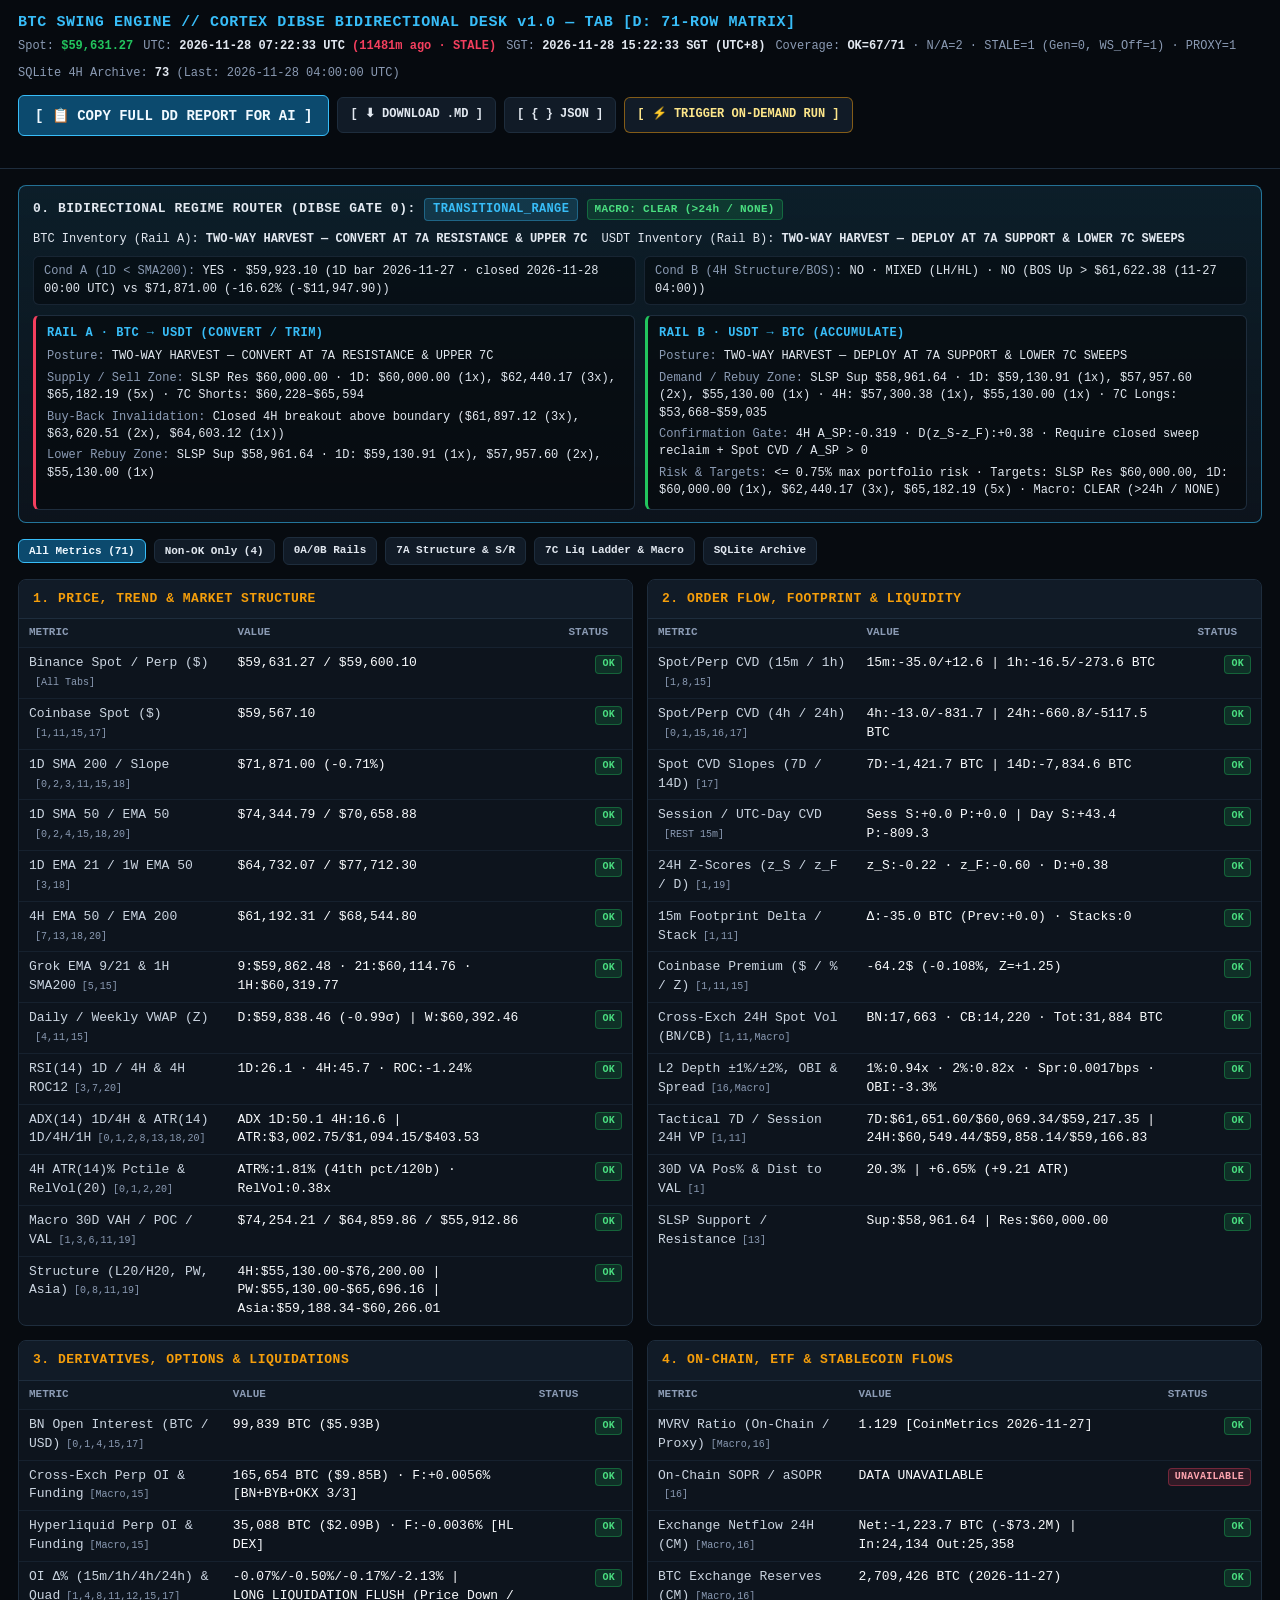
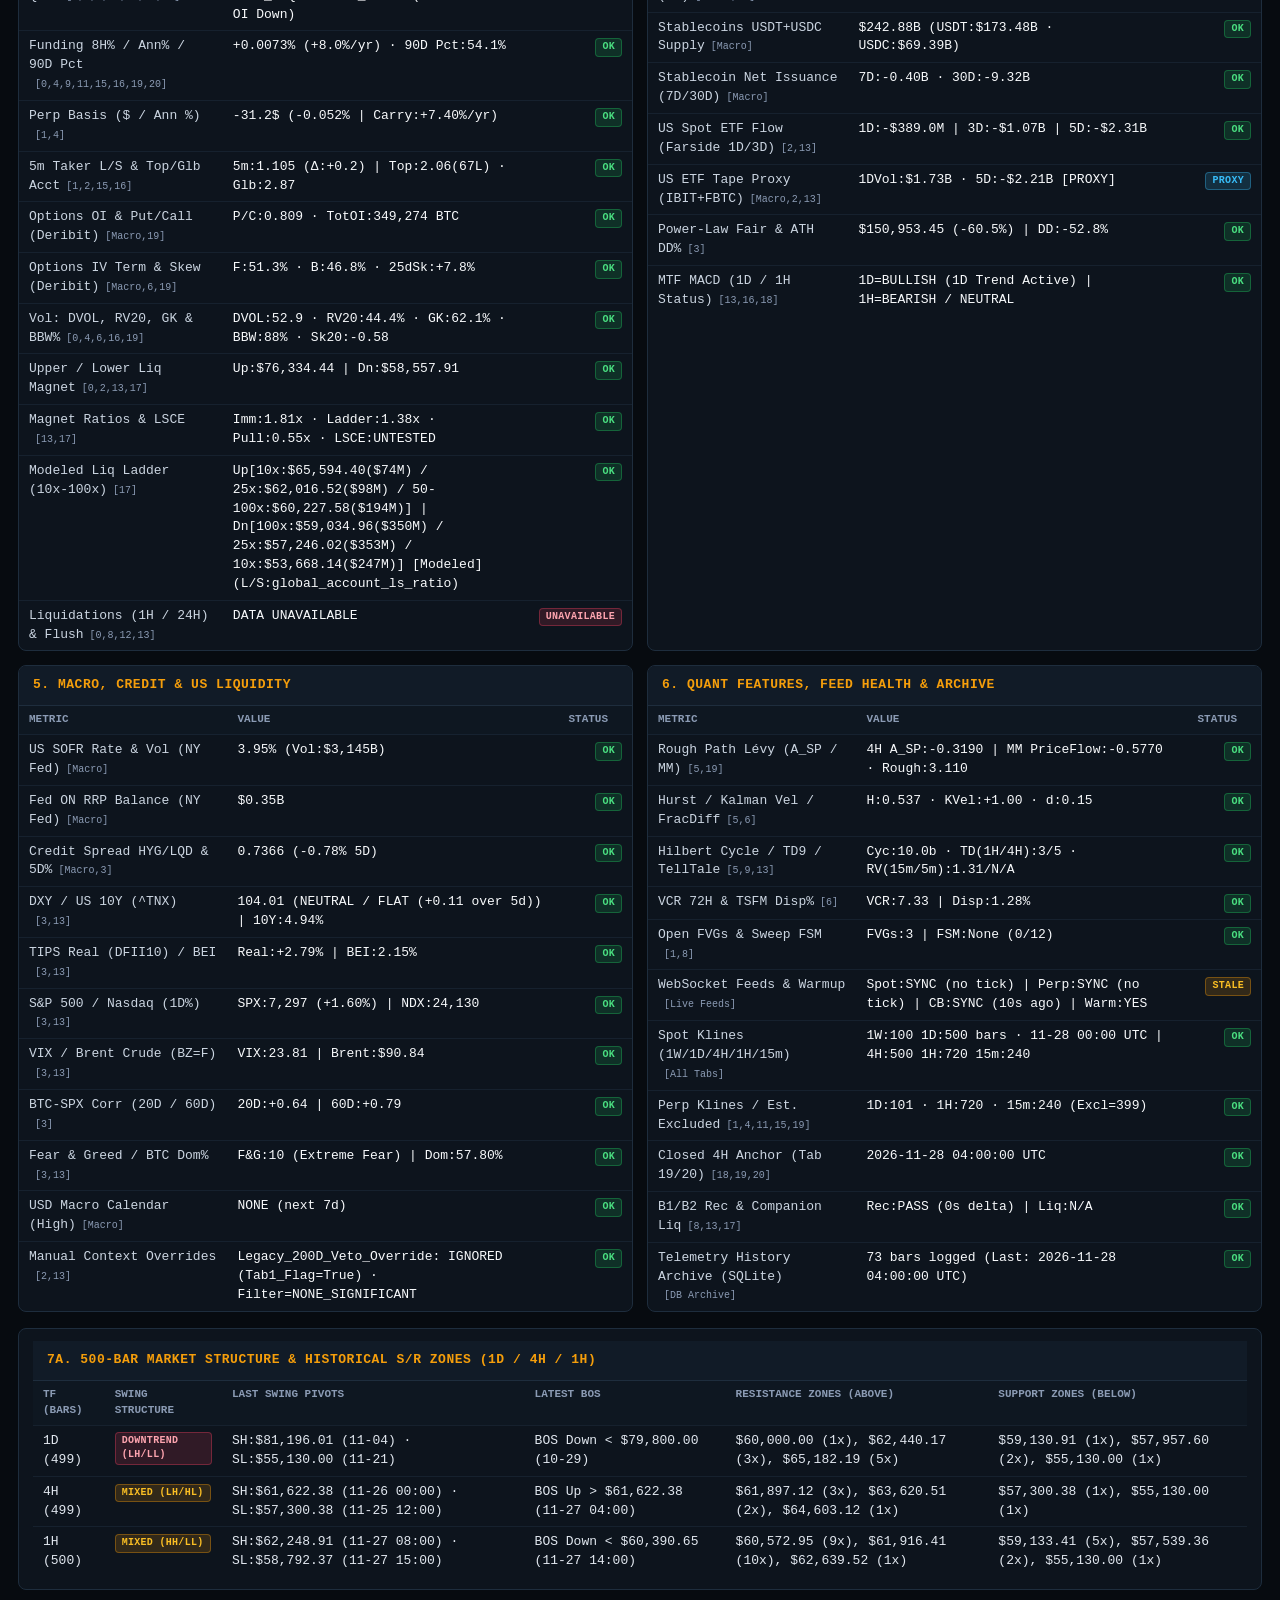
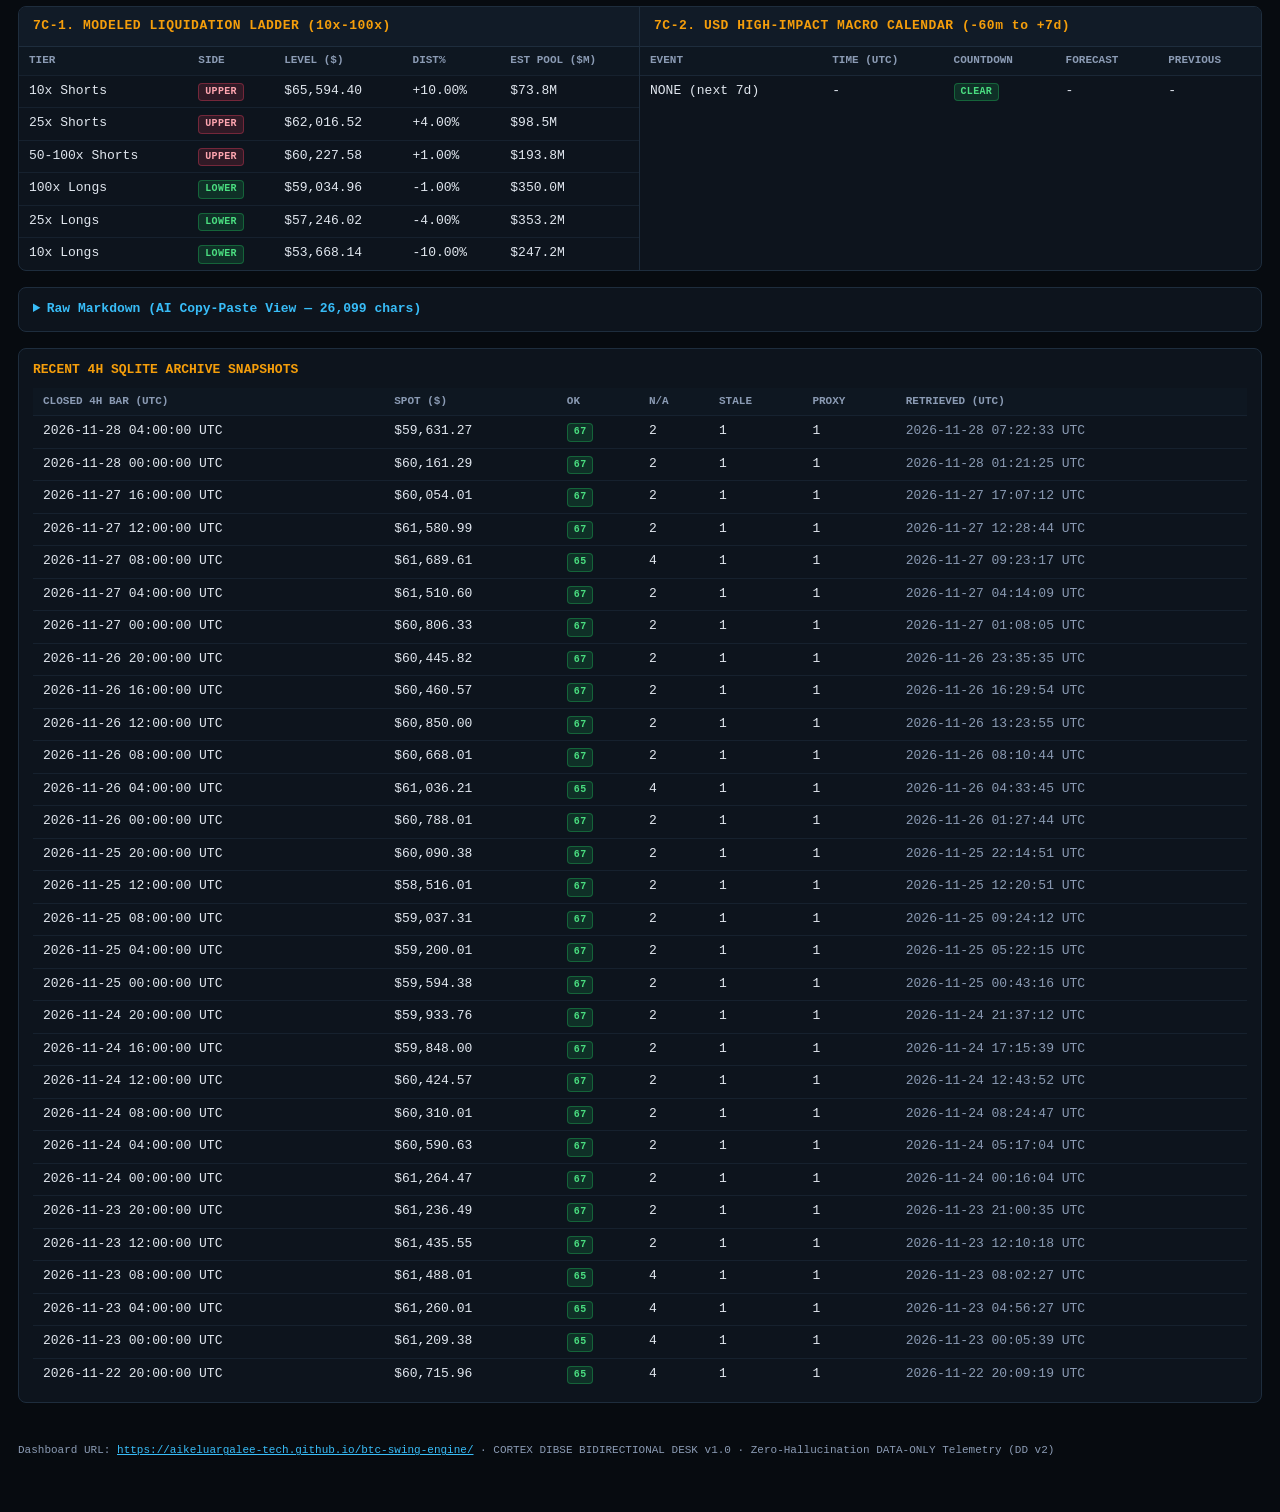
==== commit 155b3aac: "chore(dd-hub): update Tab D dashboard & 4H telemetry snapshot [skip ci]" ====
--- a/docs/index.html
+++ b/docs/index.html
@@ -374,11 +374,11 @@
     <div class="brand">
       <div class="brand-title">BTC SWING ENGINE // CORTEX DIBSE BIDIRECTIONAL DESK v1.0 — TAB [D: 71-ROW MATRIX]</div>
       <div class="meta-line">
-        <span>Spot: <span class="spot-pill">$59,979.39</span></span>
-        <span>UTC: <strong>2026-11-28 03:21:20 UTC</strong> <span id="snapshot-age"></span></span>
-        <span>SGT: <strong>2026-11-28 11:21:20 SGT (UTC+8)</strong></span>
+        <span>Spot: <span class="spot-pill">$59,631.27</span></span>
+        <span>UTC: <strong>2026-11-28 07:22:33 UTC</strong> <span id="snapshot-age"></span></span>
+        <span>SGT: <strong>2026-11-28 15:22:33 SGT (UTC+8)</strong></span>
         <span>Coverage: <strong>OK=67/71</strong> · N/A=2 · STALE=1 (Gen=0, WS_Off=1) · PROXY=1</span>
-        <span>SQLite 4H Archive: <strong>72</strong> (Last: 2026-11-28 00:00:00 UTC)</span>
+        <span>SQLite 4H Archive: <strong>73</strong> (Last: 2026-11-28 04:00:00 UTC)</span>
       </div>
     </div>
     <div>
@@ -395,7 +395,7 @@
 </header>
 
 <main>
-  <section id="veto" class="veto-banner veto-range"><div class="veto-head"><div class="veto-title">0. BIDIRECTIONAL REGIME ROUTER (DIBSE GATE 0): <span class="badge badge-proxy" style="font-size:12px;padding:2px 8px;">TRANSITIONAL_RANGE</span> <span class="badge badge-ok" style="font-size:11px;padding:2px 7px;">MACRO: CLEAR (&gt;24h / NONE)</span></div><div class="veto-posture"><span>BTC Inventory (Rail A): <strong>TWO-WAY HARVEST — CONVERT AT 7A RESISTANCE &amp; UPPER 7C</strong></span><span>USDT Inventory (Rail B): <strong>TWO-WAY HARVEST — DEPLOY AT 7A SUPPORT &amp; LOWER 7C SWEEPS</strong></span></div></div><div class="veto-grid"><div class="veto-cell"><span class="dim">Cond A (1D &lt; SMA200):</span> <code>YES</code> · <code>$59,923.10 (1D bar 2026-11-27 · closed 2026-11-28 00:00 UTC)</code> vs <code>$71,871.00</code> (<code>-16.62% (-$11,947.90)</code>)</div><div class="veto-cell"><span class="dim">Cond B (4H Structure/BOS):</span> <code>NO</code> · <code>MIXED (LH/HL)</code> · <code>NO (BOS Up &gt; $61,622.38 (11-27 04:00))</code></div></div><div id="rails-0" class="rails-grid"><div class="rail-card rail-a"><div class="rail-title">RAIL A · BTC &rarr; USDT (CONVERT / TRIM)</div><div class="rail-row"><span class="dim">Posture:</span> <code>TWO-WAY HARVEST — CONVERT AT 7A RESISTANCE &amp; UPPER 7C</code></div><div class="rail-row"><span class="dim">Supply / Sell Zone:</span> <code>SLSP Res $60,000.00 · 1D: $62,440.17 (3x), $65,182.19 (5x), $67,124.15 (2x) · 7C Shorts: $60,579–$65,977</code></div><div class="rail-row"><span class="dim">Buy-Back Invalidation:</span> <code>Closed 4H breakout above boundary ($61,897.12 (3x), $63,620.51 (2x), $64,603.12 (1x))</code></div><div class="rail-row"><span class="dim">Lower Rebuy Zone:</span> <code>SLSP Sup $58,961.64 · 1D: $59,130.91 (1x), $57,957.60 (2x), $55,130.00 (1x)</code></div></div><div class="rail-card rail-b"><div class="rail-title">RAIL B · USDT &rarr; BTC (ACCUMULATE)</div><div class="rail-row"><span class="dim">Posture:</span> <code>TWO-WAY HARVEST — DEPLOY AT 7A SUPPORT &amp; LOWER 7C SWEEPS</code></div><div class="rail-row"><span class="dim">Demand / Rebuy Zone:</span> <code>SLSP Sup $58,961.64 · 1D: $59,130.91 (1x), $57,957.60 (2x), $55,130.00 (1x) · 4H: $57,300.38 (1x), $55,130.00 (1x) · 7C Longs: $53,981–$59,380</code></div><div class="rail-row"><span class="dim">Confirmation Gate:</span> <code>4H A_SP:-1.129 · D(z_S-z_F):+0.16 · Require closed sweep reclaim + Spot CVD / A_SP &gt; 0</code></div><div class="rail-row"><span class="dim">Risk &amp; Targets:</span> <code>&lt;= 0.75% max portfolio risk · Targets: SLSP Res $60,000.00, 1D: $62,440.17 (3x), $65,182.19 (5x), $67,124.15 (2x) · Macro: CLEAR (&gt;24h / NONE)</code></div></div></div></section>
+  <section id="veto" class="veto-banner veto-range"><div class="veto-head"><div class="veto-title">0. BIDIRECTIONAL REGIME ROUTER (DIBSE GATE 0): <span class="badge badge-proxy" style="font-size:12px;padding:2px 8px;">TRANSITIONAL_RANGE</span> <span class="badge badge-ok" style="font-size:11px;padding:2px 7px;">MACRO: CLEAR (&gt;24h / NONE)</span></div><div class="veto-posture"><span>BTC Inventory (Rail A): <strong>TWO-WAY HARVEST — CONVERT AT 7A RESISTANCE &amp; UPPER 7C</strong></span><span>USDT Inventory (Rail B): <strong>TWO-WAY HARVEST — DEPLOY AT 7A SUPPORT &amp; LOWER 7C SWEEPS</strong></span></div></div><div class="veto-grid"><div class="veto-cell"><span class="dim">Cond A (1D &lt; SMA200):</span> <code>YES</code> · <code>$59,923.10 (1D bar 2026-11-27 · closed 2026-11-28 00:00 UTC)</code> vs <code>$71,871.00</code> (<code>-16.62% (-$11,947.90)</code>)</div><div class="veto-cell"><span class="dim">Cond B (4H Structure/BOS):</span> <code>NO</code> · <code>MIXED (LH/HL)</code> · <code>NO (BOS Up &gt; $61,622.38 (11-27 04:00))</code></div></div><div id="rails-0" class="rails-grid"><div class="rail-card rail-a"><div class="rail-title">RAIL A · BTC &rarr; USDT (CONVERT / TRIM)</div><div class="rail-row"><span class="dim">Posture:</span> <code>TWO-WAY HARVEST — CONVERT AT 7A RESISTANCE &amp; UPPER 7C</code></div><div class="rail-row"><span class="dim">Supply / Sell Zone:</span> <code>SLSP Res $60,000.00 · 1D: $60,000.00 (1x), $62,440.17 (3x), $65,182.19 (5x) · 7C Shorts: $60,228–$65,594</code></div><div class="rail-row"><span class="dim">Buy-Back Invalidation:</span> <code>Closed 4H breakout above boundary ($61,897.12 (3x), $63,620.51 (2x), $64,603.12 (1x))</code></div><div class="rail-row"><span class="dim">Lower Rebuy Zone:</span> <code>SLSP Sup $58,961.64 · 1D: $59,130.91 (1x), $57,957.60 (2x), $55,130.00 (1x)</code></div></div><div class="rail-card rail-b"><div class="rail-title">RAIL B · USDT &rarr; BTC (ACCUMULATE)</div><div class="rail-row"><span class="dim">Posture:</span> <code>TWO-WAY HARVEST — DEPLOY AT 7A SUPPORT &amp; LOWER 7C SWEEPS</code></div><div class="rail-row"><span class="dim">Demand / Rebuy Zone:</span> <code>SLSP Sup $58,961.64 · 1D: $59,130.91 (1x), $57,957.60 (2x), $55,130.00 (1x) · 4H: $57,300.38 (1x), $55,130.00 (1x) · 7C Longs: $53,668–$59,035</code></div><div class="rail-row"><span class="dim">Confirmation Gate:</span> <code>4H A_SP:-0.319 · D(z_S-z_F):+0.38 · Require closed sweep reclaim + Spot CVD / A_SP &gt; 0</code></div><div class="rail-row"><span class="dim">Risk &amp; Targets:</span> <code>&lt;= 0.75% max portfolio risk · Targets: SLSP Res $60,000.00, 1D: $60,000.00 (1x), $62,440.17 (3x), $65,182.19 (5x) · Macro: CLEAR (&gt;24h / NONE)</code></div></div></div></section>
 
   <div class="toolbar">
     <button id="flt-all" class="btn btn-filter is-active" type="button">All Metrics (71)</button>
@@ -407,20 +407,20 @@
   </div>
 
   <div class="grid">
-    <section class="panel-card"><h2>1. PRICE, TREND &amp; MARKET STRUCTURE</h2><div class="table-wrap"><table><thead><tr><th>Metric</th><th>Value</th><th>Status</th></tr></thead><tbody><tr class="metric-row" data-status="OK"><td class="col-metric">Binance Spot / Perp ($)<span class="tabs-tag">[All Tabs]</span></td><td class="col-val"><code>$59,979.39 / $59,950.90</code></td><td class="col-st"><span class="badge badge-ok">OK</span></td></tr><tr class="metric-row" data-status="OK"><td class="col-metric">Coinbase Spot ($)<span class="tabs-tag">[1,11,15,17]</span></td><td class="col-val"><code>$59,896.69</code></td><td class="col-st"><span class="badge badge-ok">OK</span></td></tr><tr class="metric-row" data-status="OK"><td class="col-metric">1D SMA 200 / Slope<span class="tabs-tag">[0,2,3,11,15,18]</span></td><td class="col-val"><code>$71,871.00 (-0.71%)</code></td><td class="col-st"><span class="badge badge-ok">OK</span></td></tr><tr class="metric-row" data-status="OK"><td class="col-metric">1D SMA 50 / EMA 50<span class="tabs-tag">[0,2,4,15,18,20]</span></td><td class="col-val"><code>$74,344.79 / $70,672.53</code></td><td class="col-st"><span class="badge badge-ok">OK</span></td></tr><tr class="metric-row" data-status="OK"><td class="col-metric">1D EMA 21 / 1W EMA 50<span class="tabs-tag">[3,18]</span></td><td class="col-val"><code>$64,763.72 / $77,712.30</code></td><td class="col-st"><span class="badge badge-ok">OK</span></td></tr><tr class="metric-row" data-status="OK"><td class="col-metric">4H EMA 50 / EMA 200<span class="tabs-tag">[7,13,18,20]</span></td><td class="col-val"><code>$61,239.79 / $68,630.18</code></td><td class="col-st"><span class="badge badge-ok">OK</span></td></tr><tr class="metric-row" data-status="OK"><td class="col-metric">Grok EMA 9/21 &amp; 1H SMA200<span class="tabs-tag">[5,15]</span></td><td class="col-val"><code>9:$60,014.78 · 21:$60,271.98 · 1H:$60,363.09</code></td><td class="col-st"><span class="badge badge-ok">OK</span></td></tr><tr class="metric-row" data-status="OK"><td class="col-metric">Daily / Weekly VWAP (Z)<span class="tabs-tag">[4,11,15]</span></td><td class="col-val"><code>D:$60,049.44 (-0.77σ) | W:$60,030.37</code></td><td class="col-st"><span class="badge badge-ok">OK</span></td></tr><tr class="metric-row" data-status="OK"><td class="col-metric">RSI(14) 1D / 4H &amp; 4H ROC12<span class="tabs-tag">[3,7,20]</span></td><td class="col-val"><code>1D:26.9 · 4H:44.7 · ROC:-0.88%</code></td><td class="col-st"><span class="badge badge-ok">OK</span></td></tr><tr class="metric-row" data-status="OK"><td class="col-metric">ADX(14) 1D/4H &amp; ATR(14) 1D/4H/1H<span class="tabs-tag">[0,1,2,8,13,18,20]</span></td><td class="col-val"><code>ADX 1D:50.1 4H:16.2 | ATR:$3,002.75/$1,096.84/$407.69</code></td><td class="col-st"><span class="badge badge-ok">OK</span></td></tr><tr class="metric-row" data-status="OK"><td class="col-metric">4H ATR(14)% Pctile &amp; RelVol(20)<span class="tabs-tag">[0,1,2,20]</span></td><td class="col-val"><code>ATR%:1.90% (52th pct/120b) · RelVol:0.42x</code></td><td class="col-st"><span class="badge badge-ok">OK</span></td></tr><tr class="metric-row" data-status="OK"><td class="col-metric">Macro 30D VAH / POC / VAL<span class="tabs-tag">[1,3,6,11,19]</span></td><td class="col-val"><code>$74,254.21 / $64,859.86 / $55,912.86</code></td><td class="col-st"><span class="badge badge-ok">OK</span></td></tr><tr class="metric-row" data-status="OK"><td class="col-metric">Structure (L20/H20, PW, Asia)<span class="tabs-tag">[0,8,11,19]</span></td><td class="col-val"><code>4H:$55,130.00-$76,200.00 | PW:$55,130.00-$65,696.16 | Asia:$59,834.38-$60,266.01</code></td><td class="col-st"><span class="badge badge-ok">OK</span></td></tr></tbody></table></div></section><section class="panel-card"><h2>2. ORDER FLOW, FOOTPRINT &amp; LIQUIDITY</h2><div class="table-wrap"><table><thead><tr><th>Metric</th><th>Value</th><th>Status</th></tr></thead><tbody><tr class="metric-row" data-status="OK"><td class="col-metric">Spot/Perp CVD (15m / 1h)<span class="tabs-tag">[1,8,15]</span></td><td class="col-val"><code>15m:+1.9/-5.5 | 1h:-61.1/-166.3 BTC</code></td><td class="col-st"><span class="badge badge-ok">OK</span></td></tr><tr class="metric-row" data-status="OK"><td class="col-metric">Spot/Perp CVD (4h / 24h)<span class="tabs-tag">[0,1,15,16,17]</span></td><td class="col-val"><code>4h:+15.4/+203.1 | 24h:-559.9/-3620.9 BTC</code></td><td class="col-st"><span class="badge badge-ok">OK</span></td></tr><tr class="metric-row" data-status="OK"><td class="col-metric">Spot CVD Slopes (7D / 14D)<span class="tabs-tag">[17]</span></td><td class="col-val"><code>7D:-1,421.7 BTC | 14D:-7,834.6 BTC</code></td><td class="col-st"><span class="badge badge-ok">OK</span></td></tr><tr class="metric-row" data-status="OK"><td class="col-metric">Session / UTC-Day CVD<span class="tabs-tag">[REST 15m]</span></td><td class="col-val"><code>Sess S:+0.0 P:+0.0 | Day S:+15.4 P:+202.1</code></td><td class="col-st"><span class="badge badge-ok">OK</span></td></tr><tr class="metric-row" data-status="OK"><td class="col-metric">24H Z-Scores (z_S / z_F / D)<span class="tabs-tag">[1,19]</span></td><td class="col-val"><code>z_S:+0.03 · z_F:-0.13 · D:+0.16</code></td><td class="col-st"><span class="badge badge-ok">OK</span></td></tr><tr class="metric-row" data-status="OK"><td class="col-metric">15m Footprint Delta / Stack<span class="tabs-tag">[1,11]</span></td><td class="col-val"><code>Δ:+1.9 BTC (Prev:+0.0) · Stacks:0</code></td><td class="col-st"><span class="badge badge-ok">OK</span></td></tr><tr class="metric-row" data-status="OK"><td class="col-metric">Coinbase Premium ($ / % / Z)<span class="tabs-tag">[1,11,15]</span></td><td class="col-val"><code>-82.7$ (-0.138%, Z=-1.48)</code></td><td class="col-st"><span class="badge badge-ok">OK</span></td></tr><tr class="metric-row" data-status="OK"><td class="col-metric">Cross-Exch 24H Spot Vol (BN/CB)<span class="tabs-tag">[1,11,Macro]</span></td><td class="col-val"><code>BN:18,462 · CB:14,443 · Tot:32,906 BTC</code></td><td class="col-st"><span class="badge badge-ok">OK</span></td></tr><tr class="metric-row" data-status="OK"><td class="col-metric">L2 Depth ±1%/±2%, OBI &amp; Spread<span class="tabs-tag">[16,Macro]</span></td><td class="col-val"><code>1%:0.40x · 2%:0.63x · Spr:0.0017bps · OBI:-42.9%</code></td><td class="col-st"><span class="badge badge-ok">OK</span></td></tr><tr class="metric-row" data-status="OK"><td class="col-metric">Tactical 7D / Session 24H VP<span class="tabs-tag">[1,11]</span></td><td class="col-val"><code>7D:$61,800.66/$60,063.92/$58,879.78 | 24H:$61,586.41/$59,915.75/$58,994.00</code></td><td class="col-st"><span class="badge badge-ok">OK</span></td></tr><tr class="metric-row" data-status="OK"><td class="col-metric">30D VA Pos% &amp; Dist to VAL<span class="tabs-tag">[1]</span></td><td class="col-val"><code>22.2% | +7.27% (+9.97 ATR)</code></td><td class="col-st"><span class="badge badge-ok">OK</span></td></tr><tr class="metric-row" data-status="OK"><td class="col-metric">SLSP Support / Resistance<span class="tabs-tag">[13]</span></td><td class="col-val"><code>Sup:$58,961.64 | Res:$60,000.00</code></td><td class="col-st"><span class="badge badge-ok">OK</span></td></tr></tbody></table></div></section><section class="panel-card"><h2>3. DERIVATIVES, OPTIONS &amp; LIQUIDATIONS</h2><div class="table-wrap"><table><thead><tr><th>Metric</th><th>Value</th><th>Status</th></tr></thead><tbody><tr class="metric-row" data-status="OK"><td class="col-metric">BN Open Interest (BTC / USD)<span class="tabs-tag">[0,1,4,15,17]</span></td><td class="col-val"><code>98,441 BTC ($5.90B)</code></td><td class="col-st"><span class="badge badge-ok">OK</span></td></tr><tr class="metric-row" data-status="OK"><td class="col-metric">Cross-Exch Perp OI &amp; Funding<span class="tabs-tag">[Macro,15]</span></td><td class="col-val"><code>164,432 BTC ($9.85B) · F:+0.0059% [BN+BYB+OKX 3/3]</code></td><td class="col-st"><span class="badge badge-ok">OK</span></td></tr><tr class="metric-row" data-status="OK"><td class="col-metric">Hyperliquid Perp OI &amp; Funding<span class="tabs-tag">[Macro,15]</span></td><td class="col-val"><code>35,363 BTC ($2.12B) · F:+0.0035% [HL DEX]</code></td><td class="col-st"><span class="badge badge-ok">OK</span></td></tr><tr class="metric-row" data-status="OK"><td class="col-metric">OI Δ% (15m/1h/4h/24h) &amp; Quad<span class="tabs-tag">[1,4,8,11,12,15,17]</span></td><td class="col-val"><code>+0.02%/+0.19%/+0.23%/-0.15% | NEUTRAL_CHURN</code></td><td class="col-st"><span class="badge badge-ok">OK</span></td></tr><tr class="metric-row" data-status="OK"><td class="col-metric">Funding 8H% / Ann% / 90D Pct<span class="tabs-tag">[0,4,9,11,15,16,19,20]</span></td><td class="col-val"><code>+0.0062% (+6.8%/yr) · 90D Pct:54.1%</code></td><td class="col-st"><span class="badge badge-ok">OK</span></td></tr><tr class="metric-row" data-status="OK"><td class="col-metric">Perp Basis ($ / Ann %)<span class="tabs-tag">[1,4]</span></td><td class="col-val"><code>-28.5$ (-0.047% | Carry:+6.20%/yr)</code></td><td class="col-st"><span class="badge badge-ok">OK</span></td></tr><tr class="metric-row" data-status="OK"><td class="col-metric">5m Taker L/S &amp; Top/Glb Acct<span class="tabs-tag">[1,2,15,16]</span></td><td class="col-val"><code>5m:0.715 (Δ:-0.0) | Top:2.07(67L) · Glb:2.98</code></td><td class="col-st"><span class="badge badge-ok">OK</span></td></tr><tr class="metric-row" data-status="OK"><td class="col-metric">Options OI &amp; Put/Call (Deribit)<span class="tabs-tag">[Macro,19]</span></td><td class="col-val"><code>P/C:0.809 · TotOI:348,854 BTC</code></td><td class="col-st"><span class="badge badge-ok">OK</span></td></tr><tr class="metric-row" data-status="OK"><td class="col-metric">Options IV Term &amp; Skew (Deribit)<span class="tabs-tag">[Macro,6,19]</span></td><td class="col-val"><code>F:50.6% · B:46.5% · 25dSk:+8.6%</code></td><td class="col-st"><span class="badge badge-ok">OK</span></td></tr><tr class="metric-row" data-status="OK"><td class="col-metric">Vol: DVOL, RV20, GK &amp; BBW%<span class="tabs-tag">[0,4,6,16,19]</span></td><td class="col-val"><code>DVOL:52.1 · RV20:44.6% · GK:61.6% · BBW:88% · Sk20:-0.60</code></td><td class="col-st"><span class="badge badge-ok">OK</span></td></tr><tr class="metric-row" data-status="OK"><td class="col-metric">Upper / Lower Liq Magnet<span class="tabs-tag">[0,2,13,17]</span></td><td class="col-val"><code>Up:$76,334.44 | Dn:$58,899.76</code></td><td class="col-st"><span class="badge badge-ok">OK</span></td></tr><tr class="metric-row" data-status="OK"><td class="col-metric">Magnet Ratios &amp; LSCE<span class="tabs-tag">[13,17]</span></td><td class="col-val"><code>Imm:1.81x · Ladder:1.38x · Pull:0.55x · LSCE:UNTESTED</code></td><td class="col-st"><span class="badge badge-ok">OK</span></td></tr><tr class="metric-row" data-status="OK"><td class="col-metric">Modeled Liq Ladder (10x-100x)<span class="tabs-tag">[17]</span></td><td class="col-val"><code>Up[10x:$65,977.33($71M) / 25x:$62,378.57($95M) / 50-100x:$60,579.18($194M)] | Dn[100x:$59,379.60($350M) / 25x:$57,580.21($354M) / 10x:$53,981.45($248M)] [Modeled] (L/S:global_account_ls_ratio)</code></td><td class="col-st"><span class="badge badge-ok">OK</span></td></tr><tr class="metric-row" data-status="UNAVAILABLE"><td class="col-metric">Liquidations (1H / 24H) &amp; Flush<span class="tabs-tag">[0,8,12,13]</span></td><td class="col-val"><code>DATA UNAVAILABLE</code></td><td class="col-st"><span class="badge badge-unavail">UNAVAILABLE</span></td></tr></tbody></table></div></section><section class="panel-card"><h2>4. ON-CHAIN, ETF &amp; STABLECOIN FLOWS</h2><div class="table-wrap"><table><thead><tr><th>Metric</th><th>Value</th><th>Status</th></tr></thead><tbody><tr class="metric-row" data-status="OK"><td class="col-metric">MVRV Ratio (On-Chain / Proxy)<span class="tabs-tag">[Macro,16]</span></td><td class="col-val"><code>1.129 [CoinMetrics 2026-11-27]</code></td><td class="col-st"><span class="badge badge-ok">OK</span></td></tr><tr class="metric-row" data-status="UNAVAILABLE"><td class="col-metric">On-Chain SOPR / aSOPR<span class="tabs-tag">[16]</span></td><td class="col-val"><code>DATA UNAVAILABLE</code></td><td class="col-st"><span class="badge badge-unavail">UNAVAILABLE</span></td></tr><tr class="metric-row" data-status="OK"><td class="col-metric">Exchange Netflow 24H (CM)<span class="tabs-tag">[Macro,16]</span></td><td class="col-val"><code>Net:-1,223.7 BTC (-$73.2M) | In:24,134 Out:25,358</code></td><td class="col-st"><span class="badge badge-ok">OK</span></td></tr><tr class="metric-row" data-status="OK"><td class="col-metric">BTC Exchange Reserves (CM)<span class="tabs-tag">[Macro,16]</span></td><td class="col-val"><code>2,709,426 BTC (2026-11-27)</code></td><td class="col-st"><span class="badge badge-ok">OK</span></td></tr><tr class="metric-row" data-status="OK"><td class="col-metric">Stablecoins USDT+USDC Supply<span class="tabs-tag">[Macro]</span></td><td class="col-val"><code>$242.87B (USDT:$173.49B · USDC:$69.38B)</code></td><td class="col-st"><span class="badge badge-ok">OK</span></td></tr><tr class="metric-row" data-status="OK"><td class="col-metric">Stablecoin Net Issuance (7D/30D)<span class="tabs-tag">[Macro]</span></td><td class="col-val"><code>7D:-0.42B · 30D:-9.34B</code></td><td class="col-st"><span class="badge badge-ok">OK</span></td></tr><tr class="metric-row" data-status="OK"><td class="col-metric">US Spot ETF Flow (Farside 1D/3D)<span class="tabs-tag">[2,13]</span></td><td class="col-val"><code>1D:-$61.8M | 3D:-$746.2M | 5D:-$1.99B</code></td><td class="col-st"><span class="badge badge-ok">OK</span></td></tr><tr class="metric-row" data-status="PROXY"><td class="col-metric">US ETF Tape Proxy (IBIT+FBTC)<span class="tabs-tag">[Macro,2,13]</span></td><td class="col-val"><code>1DVol:$1.73B · 5D:-$2.21B [PROXY]</code></td><td class="col-st"><span class="badge badge-proxy">PROXY</span></td></tr><tr class="metric-row" data-status="OK"><td class="col-metric">Power-Law Fair &amp; ATH DD%<span class="tabs-tag">[3]</span></td><td class="col-val"><code>$150,931.48 (-60.3%) | DD:-52.5%</code></td><td class="col-st"><span class="badge badge-ok">OK</span></td></tr><tr class="metric-row" data-status="OK"><td class="col-metric">MTF MACD (1D / 1H Status)<span class="tabs-tag">[13,16,18]</span></td><td class="col-val"><code>1D=BULLISH (1D Trend Active) | 1H=BEARISH / NEUTRAL</code></td><td class="col-st"><span class="badge badge-ok">OK</span></td></tr></tbody></table></div></section><section class="panel-card"><h2>5. MACRO, CREDIT &amp; US LIQUIDITY</h2><div class="table-wrap"><table><thead><tr><th>Metric</th><th>Value</th><th>Status</th></tr></thead><tbody><tr class="metric-row" data-status="OK"><td class="col-metric">US SOFR Rate &amp; Vol (NY Fed)<span class="tabs-tag">[Macro]</span></td><td class="col-val"><code>3.95% (Vol:$3,145B)</code></td><td class="col-st"><span class="badge badge-ok">OK</span></td></tr><tr class="metric-row" data-status="OK"><td class="col-metric">Fed ON RRP Balance (NY Fed)<span class="tabs-tag">[Macro]</span></td><td class="col-val"><code>$0.35B</code></td><td class="col-st"><span class="badge badge-ok">OK</span></td></tr><tr class="metric-row" data-status="OK"><td class="col-metric">Credit Spread HYG/LQD &amp; 5D%<span class="tabs-tag">[Macro,3]</span></td><td class="col-val"><code>0.7366 (-0.78% 5D)</code></td><td class="col-st"><span class="badge badge-ok">OK</span></td></tr><tr class="metric-row" data-status="OK"><td class="col-metric">DXY / US 10Y (^TNX)<span class="tabs-tag">[3,13]</span></td><td class="col-val"><code>104.01 (NEUTRAL / FLAT (+0.11 over 5d)) | 10Y:4.94%</code></td><td class="col-st"><span class="badge badge-ok">OK</span></td></tr><tr class="metric-row" data-status="OK"><td class="col-metric">TIPS Real (DFII10) / BEI<span class="tabs-tag">[3,13]</span></td><td class="col-val"><code>Real:+2.79% | BEI:2.15%</code></td><td class="col-st"><span class="badge badge-ok">OK</span></td></tr><tr class="metric-row" data-status="OK"><td class="col-metric">S&amp;P 500 / Nasdaq (1D%)<span class="tabs-tag">[3,13]</span></td><td class="col-val"><code>SPX:7,297 (+1.60%) | NDX:24,130</code></td><td class="col-st"><span class="badge badge-ok">OK</span></td></tr><tr class="metric-row" data-status="OK"><td class="col-metric">VIX / Brent Crude (BZ=F)<span class="tabs-tag">[3,13]</span></td><td class="col-val"><code>VIX:23.81 | Brent:$90.84</code></td><td class="col-st"><span class="badge badge-ok">OK</span></td></tr><tr class="metric-row" data-status="OK"><td class="col-metric">BTC-SPX Corr (20D / 60D)<span class="tabs-tag">[3]</span></td><td class="col-val"><code>20D:+0.64 | 60D:+0.79</code></td><td class="col-st"><span class="badge badge-ok">OK</span></td></tr><tr class="metric-row" data-status="OK"><td class="col-metric">Fear &amp; Greed / BTC Dom%<span class="tabs-tag">[3,13]</span></td><td class="col-val"><code>F&amp;G:10 (Extreme Fear) | Dom:57.80%</code></td><td class="col-st"><span class="badge badge-ok">OK</span></td></tr><tr class="metric-row" data-status="OK"><td class="col-metric">USD Macro Calendar (High)<span class="tabs-tag">[Macro]</span></td><td class="col-val"><code>NONE (next 7d)</code></td><td class="col-st"><span class="badge badge-ok">OK</span></td></tr><tr class="metric-row" data-status="OK"><td class="col-metric">Manual Context Overrides<span class="tabs-tag">[2,13]</span></td><td class="col-val"><code>Legacy_200D_Veto_Override: IGNORED (Tab1_Flag=True) · Filter=NONE_SIGNIFICANT</code></td><td class="col-st"><span class="badge badge-ok">OK</span></td></tr></tbody></table></div></section><section class="panel-card"><h2>6. QUANT FEATURES, FEED HEALTH &amp; ARCHIVE</h2><div class="table-wrap"><table><thead><tr><th>Metric</th><th>Value</th><th>Status</th></tr></thead><tbody><tr class="metric-row" data-status="OK"><td class="col-metric">Rough Path Lévy (A_SP / MM)<span class="tabs-tag">[5,19]</span></td><td class="col-val"><code>4H A_SP:-1.1287 | MM PriceFlow:-0.2670 · Rough:2.030</code></td><td class="col-st"><span class="badge badge-ok">OK</span></td></tr><tr class="metric-row" data-status="OK"><td class="col-metric">Hurst / Kalman Vel / FracDiff<span class="tabs-tag">[5,6]</span></td><td class="col-val"><code>H:0.615 · KVel:-6.80 · d:0.20</code></td><td class="col-st"><span class="badge badge-ok">OK</span></td></tr><tr class="metric-row" data-status="OK"><td class="col-metric">Hilbert Cycle / TD9 / TellTale<span class="tabs-tag">[5,9,13]</span></td><td class="col-val"><code>Cyc:11.0b · TD(1H/4H):5/4 · RV(15m/5m):0.11/N/A</code></td><td class="col-st"><span class="badge badge-ok">OK</span></td></tr><tr class="metric-row" data-status="OK"><td class="col-metric">VCR 72H &amp; TSFM Disp%<span class="tabs-tag">[6]</span></td><td class="col-val"><code>VCR:9.07 | Disp:1.28%</code></td><td class="col-st"><span class="badge badge-ok">OK</span></td></tr><tr class="metric-row" data-status="OK"><td class="col-metric">Open FVGs &amp; Sweep FSM<span class="tabs-tag">[1,8]</span></td><td class="col-val"><code>FVGs:3 | FSM:None (0/12)</code></td><td class="col-st"><span class="badge badge-ok">OK</span></td></tr><tr class="metric-row" data-status="STALE"><td class="col-metric">WebSocket Feeds &amp; Warmup<span class="tabs-tag">[Live Feeds]</span></td><td class="col-val"><code>Spot:SYNC (no tick) | Perp:SYNC (no tick) | CB:SYNC (11s ago) | Warm:YES</code></td><td class="col-st"><span class="badge badge-stale">STALE</span></td></tr><tr class="metric-row" data-status="OK"><td class="col-metric">Spot Klines (1W/1D/4H/1H/15m)<span class="tabs-tag">[All Tabs]</span></td><td class="col-val"><code>1W:100 1D:500 bars · 11-28 00:00 UTC | 4H:500 1H:720 15m:240</code></td><td class="col-st"><span class="badge badge-ok">OK</span></td></tr><tr class="metric-row" data-status="OK"><td class="col-metric">Perp Klines / Est. Excluded<span class="tabs-tag">[1,4,11,15,19]</span></td><td class="col-val"><code>1D:101 · 1H:720 · 15m:240 (Excl=399)</code></td><td class="col-st"><span class="badge badge-ok">OK</span></td></tr><tr class="metric-row" data-status="OK"><td class="col-metric">Closed 4H Anchor (Tab 19/20)<span class="tabs-tag">[18,19,20]</span></td><td class="col-val"><code>2026-11-28 00:00:00 UTC</code></td><td class="col-st"><span class="badge badge-ok">OK</span></td></tr><tr class="metric-row" data-status="OK"><td class="col-metric">B1/B2 Rec &amp; Companion Liq<span class="tabs-tag">[8,13,17]</span></td><td class="col-val"><code>Rec:PASS (0s delta) | Liq:N/A</code></td><td class="col-st"><span class="badge badge-ok">OK</span></td></tr><tr class="metric-row" data-status="OK"><td class="col-metric">Telemetry History Archive (SQLite)<span class="tabs-tag">[DB Archive]</span></td><td class="col-val"><code>72 bars logged (Last: 2026-11-28 00:00:00 UTC)</code></td><td class="col-st"><span class="badge badge-ok">OK</span></td></tr></tbody></table></div></section>
+    <section class="panel-card"><h2>1. PRICE, TREND &amp; MARKET STRUCTURE</h2><div class="table-wrap"><table><thead><tr><th>Metric</th><th>Value</th><th>Status</th></tr></thead><tbody><tr class="metric-row" data-status="OK"><td class="col-metric">Binance Spot / Perp ($)<span class="tabs-tag">[All Tabs]</span></td><td class="col-val"><code>$59,631.27 / $59,600.10</code></td><td class="col-st"><span class="badge badge-ok">OK</span></td></tr><tr class="metric-row" data-status="OK"><td class="col-metric">Coinbase Spot ($)<span class="tabs-tag">[1,11,15,17]</span></td><td class="col-val"><code>$59,567.10</code></td><td class="col-st"><span class="badge badge-ok">OK</span></td></tr><tr class="metric-row" data-status="OK"><td class="col-metric">1D SMA 200 / Slope<span class="tabs-tag">[0,2,3,11,15,18]</span></td><td class="col-val"><code>$71,871.00 (-0.71%)</code></td><td class="col-st"><span class="badge badge-ok">OK</span></td></tr><tr class="metric-row" data-status="OK"><td class="col-metric">1D SMA 50 / EMA 50<span class="tabs-tag">[0,2,4,15,18,20]</span></td><td class="col-val"><code>$74,344.79 / $70,658.88</code></td><td class="col-st"><span class="badge badge-ok">OK</span></td></tr><tr class="metric-row" data-status="OK"><td class="col-metric">1D EMA 21 / 1W EMA 50<span class="tabs-tag">[3,18]</span></td><td class="col-val"><code>$64,732.07 / $77,712.30</code></td><td class="col-st"><span class="badge badge-ok">OK</span></td></tr><tr class="metric-row" data-status="OK"><td class="col-metric">4H EMA 50 / EMA 200<span class="tabs-tag">[7,13,18,20]</span></td><td class="col-val"><code>$61,192.31 / $68,544.80</code></td><td class="col-st"><span class="badge badge-ok">OK</span></td></tr><tr class="metric-row" data-status="OK"><td class="col-metric">Grok EMA 9/21 &amp; 1H SMA200<span class="tabs-tag">[5,15]</span></td><td class="col-val"><code>9:$59,862.48 · 21:$60,114.76 · 1H:$60,319.77</code></td><td class="col-st"><span class="badge badge-ok">OK</span></td></tr><tr class="metric-row" data-status="OK"><td class="col-metric">Daily / Weekly VWAP (Z)<span class="tabs-tag">[4,11,15]</span></td><td class="col-val"><code>D:$59,838.46 (-0.99σ) | W:$60,392.46</code></td><td class="col-st"><span class="badge badge-ok">OK</span></td></tr><tr class="metric-row" data-status="OK"><td class="col-metric">RSI(14) 1D / 4H &amp; 4H ROC12<span class="tabs-tag">[3,7,20]</span></td><td class="col-val"><code>1D:26.1 · 4H:45.7 · ROC:-1.24%</code></td><td class="col-st"><span class="badge badge-ok">OK</span></td></tr><tr class="metric-row" data-status="OK"><td class="col-metric">ADX(14) 1D/4H &amp; ATR(14) 1D/4H/1H<span class="tabs-tag">[0,1,2,8,13,18,20]</span></td><td class="col-val"><code>ADX 1D:50.1 4H:16.6 | ATR:$3,002.75/$1,094.15/$403.53</code></td><td class="col-st"><span class="badge badge-ok">OK</span></td></tr><tr class="metric-row" data-status="OK"><td class="col-metric">4H ATR(14)% Pctile &amp; RelVol(20)<span class="tabs-tag">[0,1,2,20]</span></td><td class="col-val"><code>ATR%:1.81% (41th pct/120b) · RelVol:0.38x</code></td><td class="col-st"><span class="badge badge-ok">OK</span></td></tr><tr class="metric-row" data-status="OK"><td class="col-metric">Macro 30D VAH / POC / VAL<span class="tabs-tag">[1,3,6,11,19]</span></td><td class="col-val"><code>$74,254.21 / $64,859.86 / $55,912.86</code></td><td class="col-st"><span class="badge badge-ok">OK</span></td></tr><tr class="metric-row" data-status="OK"><td class="col-metric">Structure (L20/H20, PW, Asia)<span class="tabs-tag">[0,8,11,19]</span></td><td class="col-val"><code>4H:$55,130.00-$76,200.00 | PW:$55,130.00-$65,696.16 | Asia:$59,188.34-$60,266.01</code></td><td class="col-st"><span class="badge badge-ok">OK</span></td></tr></tbody></table></div></section><section class="panel-card"><h2>2. ORDER FLOW, FOOTPRINT &amp; LIQUIDITY</h2><div class="table-wrap"><table><thead><tr><th>Metric</th><th>Value</th><th>Status</th></tr></thead><tbody><tr class="metric-row" data-status="OK"><td class="col-metric">Spot/Perp CVD (15m / 1h)<span class="tabs-tag">[1,8,15]</span></td><td class="col-val"><code>15m:-35.0/+12.6 | 1h:-16.5/-273.6 BTC</code></td><td class="col-st"><span class="badge badge-ok">OK</span></td></tr><tr class="metric-row" data-status="OK"><td class="col-metric">Spot/Perp CVD (4h / 24h)<span class="tabs-tag">[0,1,15,16,17]</span></td><td class="col-val"><code>4h:-13.0/-831.7 | 24h:-660.8/-5117.5 BTC</code></td><td class="col-st"><span class="badge badge-ok">OK</span></td></tr><tr class="metric-row" data-status="OK"><td class="col-metric">Spot CVD Slopes (7D / 14D)<span class="tabs-tag">[17]</span></td><td class="col-val"><code>7D:-1,421.7 BTC | 14D:-7,834.6 BTC</code></td><td class="col-st"><span class="badge badge-ok">OK</span></td></tr><tr class="metric-row" data-status="OK"><td class="col-metric">Session / UTC-Day CVD<span class="tabs-tag">[REST 15m]</span></td><td class="col-val"><code>Sess S:+0.0 P:+0.0 | Day S:+43.4 P:-809.3</code></td><td class="col-st"><span class="badge badge-ok">OK</span></td></tr><tr class="metric-row" data-status="OK"><td class="col-metric">24H Z-Scores (z_S / z_F / D)<span class="tabs-tag">[1,19]</span></td><td class="col-val"><code>z_S:-0.22 · z_F:-0.60 · D:+0.38</code></td><td class="col-st"><span class="badge badge-ok">OK</span></td></tr><tr class="metric-row" data-status="OK"><td class="col-metric">15m Footprint Delta / Stack<span class="tabs-tag">[1,11]</span></td><td class="col-val"><code>Δ:-35.0 BTC (Prev:+0.0) · Stacks:0</code></td><td class="col-st"><span class="badge badge-ok">OK</span></td></tr><tr class="metric-row" data-status="OK"><td class="col-metric">Coinbase Premium ($ / % / Z)<span class="tabs-tag">[1,11,15]</span></td><td class="col-val"><code>-64.2$ (-0.108%, Z=+1.25)</code></td><td class="col-st"><span class="badge badge-ok">OK</span></td></tr><tr class="metric-row" data-status="OK"><td class="col-metric">Cross-Exch 24H Spot Vol (BN/CB)<span class="tabs-tag">[1,11,Macro]</span></td><td class="col-val"><code>BN:17,663 · CB:14,220 · Tot:31,884 BTC</code></td><td class="col-st"><span class="badge badge-ok">OK</span></td></tr><tr class="metric-row" data-status="OK"><td class="col-metric">L2 Depth ±1%/±2%, OBI &amp; Spread<span class="tabs-tag">[16,Macro]</span></td><td class="col-val"><code>1%:0.94x · 2%:0.82x · Spr:0.0017bps · OBI:-3.3%</code></td><td class="col-st"><span class="badge badge-ok">OK</span></td></tr><tr class="metric-row" data-status="OK"><td class="col-metric">Tactical 7D / Session 24H VP<span class="tabs-tag">[1,11]</span></td><td class="col-val"><code>7D:$61,651.60/$60,069.34/$59,217.35 | 24H:$60,549.44/$59,858.14/$59,166.83</code></td><td class="col-st"><span class="badge badge-ok">OK</span></td></tr><tr class="metric-row" data-status="OK"><td class="col-metric">30D VA Pos% &amp; Dist to VAL<span class="tabs-tag">[1]</span></td><td class="col-val"><code>20.3% | +6.65% (+9.21 ATR)</code></td><td class="col-st"><span class="badge badge-ok">OK</span></td></tr><tr class="metric-row" data-status="OK"><td class="col-metric">SLSP Support / Resistance<span class="tabs-tag">[13]</span></td><td class="col-val"><code>Sup:$58,961.64 | Res:$60,000.00</code></td><td class="col-st"><span class="badge badge-ok">OK</span></td></tr></tbody></table></div></section><section class="panel-card"><h2>3. DERIVATIVES, OPTIONS &amp; LIQUIDATIONS</h2><div class="table-wrap"><table><thead><tr><th>Metric</th><th>Value</th><th>Status</th></tr></thead><tbody><tr class="metric-row" data-status="OK"><td class="col-metric">BN Open Interest (BTC / USD)<span class="tabs-tag">[0,1,4,15,17]</span></td><td class="col-val"><code>99,839 BTC ($5.93B)</code></td><td class="col-st"><span class="badge badge-ok">OK</span></td></tr><tr class="metric-row" data-status="OK"><td class="col-metric">Cross-Exch Perp OI &amp; Funding<span class="tabs-tag">[Macro,15]</span></td><td class="col-val"><code>165,654 BTC ($9.85B) · F:+0.0056% [BN+BYB+OKX 3/3]</code></td><td class="col-st"><span class="badge badge-ok">OK</span></td></tr><tr class="metric-row" data-status="OK"><td class="col-metric">Hyperliquid Perp OI &amp; Funding<span class="tabs-tag">[Macro,15]</span></td><td class="col-val"><code>35,088 BTC ($2.09B) · F:-0.0036% [HL DEX]</code></td><td class="col-st"><span class="badge badge-ok">OK</span></td></tr><tr class="metric-row" data-status="OK"><td class="col-metric">OI Δ% (15m/1h/4h/24h) &amp; Quad<span class="tabs-tag">[1,4,8,11,12,15,17]</span></td><td class="col-val"><code>-0.07%/-0.50%/-0.17%/-2.13% | LONG_LIQUIDATION_FLUSH (Price Down / OI Down)</code></td><td class="col-st"><span class="badge badge-ok">OK</span></td></tr><tr class="metric-row" data-status="OK"><td class="col-metric">Funding 8H% / Ann% / 90D Pct<span class="tabs-tag">[0,4,9,11,15,16,19,20]</span></td><td class="col-val"><code>+0.0073% (+8.0%/yr) · 90D Pct:54.1%</code></td><td class="col-st"><span class="badge badge-ok">OK</span></td></tr><tr class="metric-row" data-status="OK"><td class="col-metric">Perp Basis ($ / Ann %)<span class="tabs-tag">[1,4]</span></td><td class="col-val"><code>-31.2$ (-0.052% | Carry:+7.40%/yr)</code></td><td class="col-st"><span class="badge badge-ok">OK</span></td></tr><tr class="metric-row" data-status="OK"><td class="col-metric">5m Taker L/S &amp; Top/Glb Acct<span class="tabs-tag">[1,2,15,16]</span></td><td class="col-val"><code>5m:1.105 (Δ:+0.2) | Top:2.06(67L) · Glb:2.87</code></td><td class="col-st"><span class="badge badge-ok">OK</span></td></tr><tr class="metric-row" data-status="OK"><td class="col-metric">Options OI &amp; Put/Call (Deribit)<span class="tabs-tag">[Macro,19]</span></td><td class="col-val"><code>P/C:0.809 · TotOI:349,274 BTC</code></td><td class="col-st"><span class="badge badge-ok">OK</span></td></tr><tr class="metric-row" data-status="OK"><td class="col-metric">Options IV Term &amp; Skew (Deribit)<span class="tabs-tag">[Macro,6,19]</span></td><td class="col-val"><code>F:51.3% · B:46.8% · 25dSk:+7.8%</code></td><td class="col-st"><span class="badge badge-ok">OK</span></td></tr><tr class="metric-row" data-status="OK"><td class="col-metric">Vol: DVOL, RV20, GK &amp; BBW%<span class="tabs-tag">[0,4,6,16,19]</span></td><td class="col-val"><code>DVOL:52.9 · RV20:44.4% · GK:62.1% · BBW:88% · Sk20:-0.58</code></td><td class="col-st"><span class="badge badge-ok">OK</span></td></tr><tr class="metric-row" data-status="OK"><td class="col-metric">Upper / Lower Liq Magnet<span class="tabs-tag">[0,2,13,17]</span></td><td class="col-val"><code>Up:$76,334.44 | Dn:$58,557.91</code></td><td class="col-st"><span class="badge badge-ok">OK</span></td></tr><tr class="metric-row" data-status="OK"><td class="col-metric">Magnet Ratios &amp; LSCE<span class="tabs-tag">[13,17]</span></td><td class="col-val"><code>Imm:1.81x · Ladder:1.38x · Pull:0.55x · LSCE:UNTESTED</code></td><td class="col-st"><span class="badge badge-ok">OK</span></td></tr><tr class="metric-row" data-status="OK"><td class="col-metric">Modeled Liq Ladder (10x-100x)<span class="tabs-tag">[17]</span></td><td class="col-val"><code>Up[10x:$65,594.40($74M) / 25x:$62,016.52($98M) / 50-100x:$60,227.58($194M)] | Dn[100x:$59,034.96($350M) / 25x:$57,246.02($353M) / 10x:$53,668.14($247M)] [Modeled] (L/S:global_account_ls_ratio)</code></td><td class="col-st"><span class="badge badge-ok">OK</span></td></tr><tr class="metric-row" data-status="UNAVAILABLE"><td class="col-metric">Liquidations (1H / 24H) &amp; Flush<span class="tabs-tag">[0,8,12,13]</span></td><td class="col-val"><code>DATA UNAVAILABLE</code></td><td class="col-st"><span class="badge badge-unavail">UNAVAILABLE</span></td></tr></tbody></table></div></section><section class="panel-card"><h2>4. ON-CHAIN, ETF &amp; STABLECOIN FLOWS</h2><div class="table-wrap"><table><thead><tr><th>Metric</th><th>Value</th><th>Status</th></tr></thead><tbody><tr class="metric-row" data-status="OK"><td class="col-metric">MVRV Ratio (On-Chain / Proxy)<span class="tabs-tag">[Macro,16]</span></td><td class="col-val"><code>1.129 [CoinMetrics 2026-11-27]</code></td><td class="col-st"><span class="badge badge-ok">OK</span></td></tr><tr class="metric-row" data-status="UNAVAILABLE"><td class="col-metric">On-Chain SOPR / aSOPR<span class="tabs-tag">[16]</span></td><td class="col-val"><code>DATA UNAVAILABLE</code></td><td class="col-st"><span class="badge badge-unavail">UNAVAILABLE</span></td></tr><tr class="metric-row" data-status="OK"><td class="col-metric">Exchange Netflow 24H (CM)<span class="tabs-tag">[Macro,16]</span></td><td class="col-val"><code>Net:-1,223.7 BTC (-$73.2M) | In:24,134 Out:25,358</code></td><td class="col-st"><span class="badge badge-ok">OK</span></td></tr><tr class="metric-row" data-status="OK"><td class="col-metric">BTC Exchange Reserves (CM)<span class="tabs-tag">[Macro,16]</span></td><td class="col-val"><code>2,709,426 BTC (2026-11-27)</code></td><td class="col-st"><span class="badge badge-ok">OK</span></td></tr><tr class="metric-row" data-status="OK"><td class="col-metric">Stablecoins USDT+USDC Supply<span class="tabs-tag">[Macro]</span></td><td class="col-val"><code>$242.88B (USDT:$173.48B · USDC:$69.39B)</code></td><td class="col-st"><span class="badge badge-ok">OK</span></td></tr><tr class="metric-row" data-status="OK"><td class="col-metric">Stablecoin Net Issuance (7D/30D)<span class="tabs-tag">[Macro]</span></td><td class="col-val"><code>7D:-0.40B · 30D:-9.32B</code></td><td class="col-st"><span class="badge badge-ok">OK</span></td></tr><tr class="metric-row" data-status="OK"><td class="col-metric">US Spot ETF Flow (Farside 1D/3D)<span class="tabs-tag">[2,13]</span></td><td class="col-val"><code>1D:-$389.0M | 3D:-$1.07B | 5D:-$2.31B</code></td><td class="col-st"><span class="badge badge-ok">OK</span></td></tr><tr class="metric-row" data-status="PROXY"><td class="col-metric">US ETF Tape Proxy (IBIT+FBTC)<span class="tabs-tag">[Macro,2,13]</span></td><td class="col-val"><code>1DVol:$1.73B · 5D:-$2.21B [PROXY]</code></td><td class="col-st"><span class="badge badge-proxy">PROXY</span></td></tr><tr class="metric-row" data-status="OK"><td class="col-metric">Power-Law Fair &amp; ATH DD%<span class="tabs-tag">[3]</span></td><td class="col-val"><code>$150,953.45 (-60.5%) | DD:-52.8%</code></td><td class="col-st"><span class="badge badge-ok">OK</span></td></tr><tr class="metric-row" data-status="OK"><td class="col-metric">MTF MACD (1D / 1H Status)<span class="tabs-tag">[13,16,18]</span></td><td class="col-val"><code>1D=BULLISH (1D Trend Active) | 1H=BEARISH / NEUTRAL</code></td><td class="col-st"><span class="badge badge-ok">OK</span></td></tr></tbody></table></div></section><section class="panel-card"><h2>5. MACRO, CREDIT &amp; US LIQUIDITY</h2><div class="table-wrap"><table><thead><tr><th>Metric</th><th>Value</th><th>Status</th></tr></thead><tbody><tr class="metric-row" data-status="OK"><td class="col-metric">US SOFR Rate &amp; Vol (NY Fed)<span class="tabs-tag">[Macro]</span></td><td class="col-val"><code>3.95% (Vol:$3,145B)</code></td><td class="col-st"><span class="badge badge-ok">OK</span></td></tr><tr class="metric-row" data-status="OK"><td class="col-metric">Fed ON RRP Balance (NY Fed)<span class="tabs-tag">[Macro]</span></td><td class="col-val"><code>$0.35B</code></td><td class="col-st"><span class="badge badge-ok">OK</span></td></tr><tr class="metric-row" data-status="OK"><td class="col-metric">Credit Spread HYG/LQD &amp; 5D%<span class="tabs-tag">[Macro,3]</span></td><td class="col-val"><code>0.7366 (-0.78% 5D)</code></td><td class="col-st"><span class="badge badge-ok">OK</span></td></tr><tr class="metric-row" data-status="OK"><td class="col-metric">DXY / US 10Y (^TNX)<span class="tabs-tag">[3,13]</span></td><td class="col-val"><code>104.01 (NEUTRAL / FLAT (+0.11 over 5d)) | 10Y:4.94%</code></td><td class="col-st"><span class="badge badge-ok">OK</span></td></tr><tr class="metric-row" data-status="OK"><td class="col-metric">TIPS Real (DFII10) / BEI<span class="tabs-tag">[3,13]</span></td><td class="col-val"><code>Real:+2.79% | BEI:2.15%</code></td><td class="col-st"><span class="badge badge-ok">OK</span></td></tr><tr class="metric-row" data-status="OK"><td class="col-metric">S&amp;P 500 / Nasdaq (1D%)<span class="tabs-tag">[3,13]</span></td><td class="col-val"><code>SPX:7,297 (+1.60%) | NDX:24,130</code></td><td class="col-st"><span class="badge badge-ok">OK</span></td></tr><tr class="metric-row" data-status="OK"><td class="col-metric">VIX / Brent Crude (BZ=F)<span class="tabs-tag">[3,13]</span></td><td class="col-val"><code>VIX:23.81 | Brent:$90.84</code></td><td class="col-st"><span class="badge badge-ok">OK</span></td></tr><tr class="metric-row" data-status="OK"><td class="col-metric">BTC-SPX Corr (20D / 60D)<span class="tabs-tag">[3]</span></td><td class="col-val"><code>20D:+0.64 | 60D:+0.79</code></td><td class="col-st"><span class="badge badge-ok">OK</span></td></tr><tr class="metric-row" data-status="OK"><td class="col-metric">Fear &amp; Greed / BTC Dom%<span class="tabs-tag">[3,13]</span></td><td class="col-val"><code>F&amp;G:10 (Extreme Fear) | Dom:57.80%</code></td><td class="col-st"><span class="badge badge-ok">OK</span></td></tr><tr class="metric-row" data-status="OK"><td class="col-metric">USD Macro Calendar (High)<span class="tabs-tag">[Macro]</span></td><td class="col-val"><code>NONE (next 7d)</code></td><td class="col-st"><span class="badge badge-ok">OK</span></td></tr><tr class="metric-row" data-status="OK"><td class="col-metric">Manual Context Overrides<span class="tabs-tag">[2,13]</span></td><td class="col-val"><code>Legacy_200D_Veto_Override: IGNORED (Tab1_Flag=True) · Filter=NONE_SIGNIFICANT</code></td><td class="col-st"><span class="badge badge-ok">OK</span></td></tr></tbody></table></div></section><section class="panel-card"><h2>6. QUANT FEATURES, FEED HEALTH &amp; ARCHIVE</h2><div class="table-wrap"><table><thead><tr><th>Metric</th><th>Value</th><th>Status</th></tr></thead><tbody><tr class="metric-row" data-status="OK"><td class="col-metric">Rough Path Lévy (A_SP / MM)<span class="tabs-tag">[5,19]</span></td><td class="col-val"><code>4H A_SP:-0.3190 | MM PriceFlow:-0.5770 · Rough:3.110</code></td><td class="col-st"><span class="badge badge-ok">OK</span></td></tr><tr class="metric-row" data-status="OK"><td class="col-metric">Hurst / Kalman Vel / FracDiff<span class="tabs-tag">[5,6]</span></td><td class="col-val"><code>H:0.537 · KVel:+1.00 · d:0.15</code></td><td class="col-st"><span class="badge badge-ok">OK</span></td></tr><tr class="metric-row" data-status="OK"><td class="col-metric">Hilbert Cycle / TD9 / TellTale<span class="tabs-tag">[5,9,13]</span></td><td class="col-val"><code>Cyc:10.0b · TD(1H/4H):3/5 · RV(15m/5m):1.31/N/A</code></td><td class="col-st"><span class="badge badge-ok">OK</span></td></tr><tr class="metric-row" data-status="OK"><td class="col-metric">VCR 72H &amp; TSFM Disp%<span class="tabs-tag">[6]</span></td><td class="col-val"><code>VCR:7.33 | Disp:1.28%</code></td><td class="col-st"><span class="badge badge-ok">OK</span></td></tr><tr class="metric-row" data-status="OK"><td class="col-metric">Open FVGs &amp; Sweep FSM<span class="tabs-tag">[1,8]</span></td><td class="col-val"><code>FVGs:3 | FSM:None (0/12)</code></td><td class="col-st"><span class="badge badge-ok">OK</span></td></tr><tr class="metric-row" data-status="STALE"><td class="col-metric">WebSocket Feeds &amp; Warmup<span class="tabs-tag">[Live Feeds]</span></td><td class="col-val"><code>Spot:SYNC (no tick) | Perp:SYNC (no tick) | CB:SYNC (10s ago) | Warm:YES</code></td><td class="col-st"><span class="badge badge-stale">STALE</span></td></tr><tr class="metric-row" data-status="OK"><td class="col-metric">Spot Klines (1W/1D/4H/1H/15m)<span class="tabs-tag">[All Tabs]</span></td><td class="col-val"><code>1W:100 1D:500 bars · 11-28 00:00 UTC | 4H:500 1H:720 15m:240</code></td><td class="col-st"><span class="badge badge-ok">OK</span></td></tr><tr class="metric-row" data-status="OK"><td class="col-metric">Perp Klines / Est. Excluded<span class="tabs-tag">[1,4,11,15,19]</span></td><td class="col-val"><code>1D:101 · 1H:720 · 15m:240 (Excl=399)</code></td><td class="col-st"><span class="badge badge-ok">OK</span></td></tr><tr class="metric-row" data-status="OK"><td class="col-metric">Closed 4H Anchor (Tab 19/20)<span class="tabs-tag">[18,19,20]</span></td><td class="col-val"><code>2026-11-28 04:00:00 UTC</code></td><td class="col-st"><span class="badge badge-ok">OK</span></td></tr><tr class="metric-row" data-status="OK"><td class="col-metric">B1/B2 Rec &amp; Companion Liq<span class="tabs-tag">[8,13,17]</span></td><td class="col-val"><code>Rec:PASS (0s delta) | Liq:N/A</code></td><td class="col-st"><span class="badge badge-ok">OK</span></td></tr><tr class="metric-row" data-status="OK"><td class="col-metric">Telemetry History Archive (SQLite)<span class="tabs-tag">[DB Archive]</span></td><td class="col-val"><code>73 bars logged (Last: 2026-11-28 04:00:00 UTC)</code></td><td class="col-st"><span class="badge badge-ok">OK</span></td></tr></tbody></table></div></section>
   </div>
 
-  <section id="structure-7a" class="section-extra panel-card"><h2>7A. 500-BAR MARKET STRUCTURE &amp; HISTORICAL S/R ZONES (1D / 4H / 1H)</h2><div class="table-wrap"><table><thead><tr><th>TF (Bars)</th><th>Swing Structure</th><th>Last Swing Pivots</th><th>Latest BOS</th><th>Resistance Zones (Above)</th><th>Support Zones (Below)</th></tr></thead><tbody><tr><td><code>1D (499)</code></td><td><span class="badge badge-unavail">DOWNTREND (LH/LL)</span></td><td><code>SH:$81,196.01 (11-04) · SL:$55,130.00 (11-21)</code></td><td><code>BOS Down &lt; $79,800.00 (10-29)</code></td><td><code>$62,440.17 (3x), $65,182.19 (5x), $67,124.15 (2x)</code></td><td><code>$59,130.91 (1x), $57,957.60 (2x), $55,130.00 (1x)</code></td></tr><tr><td><code>4H (499)</code></td><td><span class="badge badge-stale">MIXED (LH/HL)</span></td><td><code>SH:$61,622.38 (11-26 00:00) · SL:$57,300.38 (11-25 12:00)</code></td><td><code>BOS Up &gt; $61,622.38 (11-27 04:00)</code></td><td><code>$61,897.12 (3x), $63,620.51 (2x), $64,603.12 (1x)</code></td><td><code>$57,300.38 (1x), $55,130.00 (1x)</code></td></tr><tr><td><code>1H (500)</code></td><td><span class="badge badge-stale">MIXED (HH/LL)</span></td><td><code>SH:$62,248.91 (11-27 08:00) · SL:$58,792.37 (11-27 15:00)</code></td><td><code>BOS Down &lt; $60,390.65 (11-27 14:00)</code></td><td><code>$60,572.95 (9x), $61,916.41 (10x), $62,639.52 (1x)</code></td><td><code>$59,133.41 (5x), $57,539.36 (2x), $55,130.00 (1x)</code></td></tr></tbody></table></div></section>
-  <section id="liq-macro-7c" class="section-extra" style="padding:0;overflow:hidden;"><div class="split-grid"><div class="split-pane"><h2 class="sub-h2">7C-1. MODELED LIQUIDATION LADDER (10x-100x)</h2><div class="table-wrap"><table><thead><tr><th>Tier</th><th>Side</th><th>Level ($)</th><th>Dist%</th><th>Est Pool ($M)</th></tr></thead><tbody><tr><td><code>10x Shorts</code></td><td><span class="badge badge-unavail">UPPER</span></td><td><code>$65,977.33</code></td><td><code>+10.00%</code></td><td><code>$71.2M</code></td></tr><tr><td><code>25x Shorts</code></td><td><span class="badge badge-unavail">UPPER</span></td><td><code>$62,378.57</code></td><td><code>+4.00%</code></td><td><code>$94.9M</code></td></tr><tr><td><code>50-100x Shorts</code></td><td><span class="badge badge-unavail">UPPER</span></td><td><code>$60,579.18</code></td><td><code>+1.00%</code></td><td><code>$193.8M</code></td></tr><tr><td><code>100x Longs</code></td><td><span class="badge badge-ok">LOWER</span></td><td><code>$59,379.60</code></td><td><code>-1.00%</code></td><td><code>$350.0M</code></td></tr><tr><td><code>25x Longs</code></td><td><span class="badge badge-ok">LOWER</span></td><td><code>$57,580.21</code></td><td><code>-4.00%</code></td><td><code>$353.7M</code></td></tr><tr><td><code>10x Longs</code></td><td><span class="badge badge-ok">LOWER</span></td><td><code>$53,981.45</code></td><td><code>-10.00%</code></td><td><code>$247.6M</code></td></tr></tbody></table></div></div><div class="split-pane"><h2 class="sub-h2">7C-2. USD HIGH-IMPACT MACRO CALENDAR (-60m to +7d)</h2><div class="table-wrap"><table><thead><tr><th>Event</th><th>Time (UTC)</th><th>Countdown</th><th>Forecast</th><th>Previous</th></tr></thead><tbody><tr><td><code>NONE (next 7d)</code></td><td>-</td><td><span class="badge badge-ok">CLEAR</span></td><td>-</td><td>-</td></tr></tbody></table></div></div></div></section>
+  <section id="structure-7a" class="section-extra panel-card"><h2>7A. 500-BAR MARKET STRUCTURE &amp; HISTORICAL S/R ZONES (1D / 4H / 1H)</h2><div class="table-wrap"><table><thead><tr><th>TF (Bars)</th><th>Swing Structure</th><th>Last Swing Pivots</th><th>Latest BOS</th><th>Resistance Zones (Above)</th><th>Support Zones (Below)</th></tr></thead><tbody><tr><td><code>1D (499)</code></td><td><span class="badge badge-unavail">DOWNTREND (LH/LL)</span></td><td><code>SH:$81,196.01 (11-04) · SL:$55,130.00 (11-21)</code></td><td><code>BOS Down &lt; $79,800.00 (10-29)</code></td><td><code>$60,000.00 (1x), $62,440.17 (3x), $65,182.19 (5x)</code></td><td><code>$59,130.91 (1x), $57,957.60 (2x), $55,130.00 (1x)</code></td></tr><tr><td><code>4H (499)</code></td><td><span class="badge badge-stale">MIXED (LH/HL)</span></td><td><code>SH:$61,622.38 (11-26 00:00) · SL:$57,300.38 (11-25 12:00)</code></td><td><code>BOS Up &gt; $61,622.38 (11-27 04:00)</code></td><td><code>$61,897.12 (3x), $63,620.51 (2x), $64,603.12 (1x)</code></td><td><code>$57,300.38 (1x), $55,130.00 (1x)</code></td></tr><tr><td><code>1H (500)</code></td><td><span class="badge badge-stale">MIXED (HH/LL)</span></td><td><code>SH:$62,248.91 (11-27 08:00) · SL:$58,792.37 (11-27 15:00)</code></td><td><code>BOS Down &lt; $60,390.65 (11-27 14:00)</code></td><td><code>$60,572.95 (9x), $61,916.41 (10x), $62,639.52 (1x)</code></td><td><code>$59,133.41 (5x), $57,539.36 (2x), $55,130.00 (1x)</code></td></tr></tbody></table></div></section>
+  <section id="liq-macro-7c" class="section-extra" style="padding:0;overflow:hidden;"><div class="split-grid"><div class="split-pane"><h2 class="sub-h2">7C-1. MODELED LIQUIDATION LADDER (10x-100x)</h2><div class="table-wrap"><table><thead><tr><th>Tier</th><th>Side</th><th>Level ($)</th><th>Dist%</th><th>Est Pool ($M)</th></tr></thead><tbody><tr><td><code>10x Shorts</code></td><td><span class="badge badge-unavail">UPPER</span></td><td><code>$65,594.40</code></td><td><code>+10.00%</code></td><td><code>$73.8M</code></td></tr><tr><td><code>25x Shorts</code></td><td><span class="badge badge-unavail">UPPER</span></td><td><code>$62,016.52</code></td><td><code>+4.00%</code></td><td><code>$98.5M</code></td></tr><tr><td><code>50-100x Shorts</code></td><td><span class="badge badge-unavail">UPPER</span></td><td><code>$60,227.58</code></td><td><code>+1.00%</code></td><td><code>$193.8M</code></td></tr><tr><td><code>100x Longs</code></td><td><span class="badge badge-ok">LOWER</span></td><td><code>$59,034.96</code></td><td><code>-1.00%</code></td><td><code>$350.0M</code></td></tr><tr><td><code>25x Longs</code></td><td><span class="badge badge-ok">LOWER</span></td><td><code>$57,246.02</code></td><td><code>-4.00%</code></td><td><code>$353.2M</code></td></tr><tr><td><code>10x Longs</code></td><td><span class="badge badge-ok">LOWER</span></td><td><code>$53,668.14</code></td><td><code>-10.00%</code></td><td><code>$247.2M</code></td></tr></tbody></table></div></div><div class="split-pane"><h2 class="sub-h2">7C-2. USD HIGH-IMPACT MACRO CALENDAR (-60m to +7d)</h2><div class="table-wrap"><table><thead><tr><th>Event</th><th>Time (UTC)</th><th>Countdown</th><th>Forecast</th><th>Previous</th></tr></thead><tbody><tr><td><code>NONE (next 7d)</code></td><td>-</td><td><span class="badge badge-ok">CLEAR</span></td><td>-</td><td>-</td></tr></tbody></table></div></div></div></section>
 
   <section class="section-extra">
     <details>
-      <summary>Raw Markdown (AI Copy-Paste View — 26,069 chars)</summary>
+      <summary>Raw Markdown (AI Copy-Paste View — 26,099 chars)</summary>
       <textarea id="raw-md" readonly># TAB [D: DATA HUB] | CONSOLIDATED DATA-ONLY TELEMETRY REPORT
-**Retrieval Time (UTC):** `2026-11-28 03:21:20 UTC`  |  **Retrieval Time (SGT):** `2026-11-28 11:21:20 SGT (UTC+8)`
-**Spot Price (BTCUSDT):** `$59,979.39`  |  **Coverage:** `OK=67/71 | UNAVAILABLE=2 | STALE=1 (Genuine=0, Expected_Headless_WS_Offline=1) | PROXY/STATIC=1`
-**24H Range:** `$58,792.37 - $62,248.91`  |  **Returns (24H / 7D / 30D):** `-2.33% / -0.39% / -23.10%`
-**Archive (SQLite):** `72 closed-4H snapshots (Last: 2026-11-28 00:00:00 UTC)`
+**Retrieval Time (UTC):** `2026-11-28 07:22:33 UTC`  |  **Retrieval Time (SGT):** `2026-11-28 15:22:33 SGT (UTC+8)`
+**Spot Price (BTCUSDT):** `$59,631.27`  |  **Coverage:** `OK=67/71 | UNAVAILABLE=2 | STALE=1 (Genuine=0, Expected_Headless_WS_Offline=1) | PROXY/STATIC=1`
+**24H Range:** `$58,792.37 - $62,248.91`  |  **Returns (24H / 7D / 30D):** `-3.31% / -0.97% / -23.54%`
+**Archive (SQLite):** `73 closed-4H snapshots (Last: 2026-11-28 04:00:00 UTC)`
 
 ## 0. BIDIRECTIONAL REGIME ROUTER (GATE 0 — DUAL-INVENTORY SPOT WORKSTATION)
 | Router Field | Value | Rule / Threshold |
@@ -432,7 +432,7 @@
 | Closed 4H Market Structure (`7A`) | `MIXED (LH/HL)` | `UPTREND / DOWNTREND / MIXED (500 closed 4H bars)` |
 | 4H Downside BOS Status (`7A`) | `NO (BOS Up &gt; $61,622.38 (11-27 04:00))` | `YES if latest closed 4H BOS is BOS Down else NO` |
 | Upcoming Macro Event Caution (`7C`) | `CLEAR (&gt;24h / NONE)` | `CAUTION (&lt;24h USD high-impact event) else CLEAR` |
-| Timestamp &amp; Candle Closed Status | `2026-11-28 03:21:20 UTC | 2026-11-28 11:21:20 SGT (UTC+8) · Closed-Candle Inputs Only` | `Strict closed-bar verification gate` |
+| Timestamp &amp; Candle Closed Status | `2026-11-28 07:22:33 UTC | 2026-11-28 15:22:33 SGT (UTC+8) · Closed-Candle Inputs Only` | `Strict closed-bar verification gate` |
 
 **BIDIRECTIONAL REGIME ROUTER STATUS:**
 - **Active Route:** `TRANSITIONAL_RANGE`
@@ -444,52 +444,52 @@
 ## 1. PRICE, TREND &amp; MARKET STRUCTURE
 | Metric | Value | Source Tabs | Status |
 |---|---|---|---|
-| Binance Spot / Perp ($) | `$59,979.39 / $59,950.90` | `All Tabs` | `OK` |
-| Coinbase Spot ($) | `$59,896.69` | `1,11,15,17` | `OK` |
+| Binance Spot / Perp ($) | `$59,631.27 / $59,600.10` | `All Tabs` | `OK` |
+| Coinbase Spot ($) | `$59,567.10` | `1,11,15,17` | `OK` |
 | 1D SMA 200 / Slope | `$71,871.00 (-0.71%)` | `0,2,3,11,15,18` | `OK` |
-| 1D SMA 50 / EMA 50 | `$74,344.79 / $70,672.53` | `0,2,4,15,18,20` | `OK` |
-| 1D EMA 21 / 1W EMA 50 | `$64,763.72 / $77,712.30` | `3,18` | `OK` |
-| 4H EMA 50 / EMA 200 | `$61,239.79 / $68,630.18` | `7,13,18,20` | `OK` |
-| Grok EMA 9/21 &amp; 1H SMA200 | `9:$60,014.78 · 21:$60,271.98 · 1H:$60,363.09` | `5,15` | `OK` |
-| Daily / Weekly VWAP (Z) | `D:$60,049.44 (-0.77σ) | W:$60,030.37` | `4,11,15` | `OK` |
-| RSI(14) 1D / 4H &amp; 4H ROC12 | `1D:26.9 · 4H:44.7 · ROC:-0.88%` | `3,7,20` | `OK` |
-| ADX(14) 1D/4H &amp; ATR(14) 1D/4H/1H | `ADX 1D:50.1 4H:16.2 | ATR:$3,002.75/$1,096.84/$407.69` | `0,1,2,8,13,18,20` | `OK` |
-| 4H ATR(14)% Pctile &amp; RelVol(20) | `ATR%:1.90% (52th pct/120b) · RelVol:0.42x` | `0,1,2,20` | `OK` |
+| 1D SMA 50 / EMA 50 | `$74,344.79 / $70,658.88` | `0,2,4,15,18,20` | `OK` |
+| 1D EMA 21 / 1W EMA 50 | `$64,732.07 / $77,712.30` | `3,18` | `OK` |
+| 4H EMA 50 / EMA 200 | `$61,192.31 / $68,544.80` | `7,13,18,20` | `OK` |
+| Grok EMA 9/21 &amp; 1H SMA200 | `9:$59,862.48 · 21:$60,114.76 · 1H:$60,319.77` | `5,15` | `OK` |
+| Daily / Weekly VWAP (Z) | `D:$59,838.46 (-0.99σ) | W:$60,392.46` | `4,11,15` | `OK` |
+| RSI(14) 1D / 4H &amp; 4H ROC12 | `1D:26.1 · 4H:45.7 · ROC:-1.24%` | `3,7,20` | `OK` |
+| ADX(14) 1D/4H &amp; ATR(14) 1D/4H/1H | `ADX 1D:50.1 4H:16.6 | ATR:$3,002.75/$1,094.15/$403.53` | `0,1,2,8,13,18,20` | `OK` |
+| 4H ATR(14)% Pctile &amp; RelVol(20) | `ATR%:1.81% (41th pct/120b) · RelVol:0.38x` | `0,1,2,20` | `OK` |
 | Macro 30D VAH / POC / VAL | `$74,254.21 / $64,859.86 / $55,912.86` | `1,3,6,11,19` | `OK` |
-| Structure (L20/H20, PW, Asia) | `4H:$55,130.00-$76,200.00 | PW:$55,130.00-$65,696.16 | Asia:$59,834.38-$60,266.01` | `0,8,11,19` | `OK` |
+| Structure (L20/H20, PW, Asia) | `4H:$55,130.00-$76,200.00 | PW:$55,130.00-$65,696.16 | Asia:$59,188.34-$60,266.01` | `0,8,11,19` | `OK` |
 
 ## 2. ORDER FLOW, FOOTPRINT &amp; LIQUIDITY
 | Metric | Value | Source Tabs | Status |
 |---|---|---|---|
-| Spot/Perp CVD (15m / 1h) | `15m:+1.9/-5.5 | 1h:-61.1/-166.3 BTC` | `1,8,15` | `OK` |
-| Spot/Perp CVD (4h / 24h) | `4h:+15.4/+203.1 | 24h:-559.9/-3620.9 BTC` | `0,1,15,16,17` | `OK` |
+| Spot/Perp CVD (15m / 1h) | `15m:-35.0/+12.6 | 1h:-16.5/-273.6 BTC` | `1,8,15` | `OK` |
+| Spot/Perp CVD (4h / 24h) | `4h:-13.0/-831.7 | 24h:-660.8/-5117.5 BTC` | `0,1,15,16,17` | `OK` |
 | Spot CVD Slopes (7D / 14D) | `7D:-1,421.7 BTC | 14D:-7,834.6 BTC` | `17` | `OK` |
-| Session / UTC-Day CVD | `Sess S:+0.0 P:+0.0 | Day S:+15.4 P:+202.1` | `REST 15m` | `OK` |
-| 24H Z-Scores (z_S / z_F / D) | `z_S:+0.03 · z_F:-0.13 · D:+0.16` | `1,19` | `OK` |
-| 15m Footprint Delta / Stack | `Δ:+1.9 BTC (Prev:+0.0) · Stacks:0` | `1,11` | `OK` |
-| Coinbase Premium ($ / % / Z) | `-82.7$ (-0.138%, Z=-1.48)` | `1,11,15` | `OK` |
-| Cross-Exch 24H Spot Vol (BN/CB) | `BN:18,462 · CB:14,443 · Tot:32,906 BTC` | `1,11,Macro` | `OK` |
-| L2 Depth ±1%/±2%, OBI &amp; Spread | `1%:0.40x · 2%:0.63x · Spr:0.0017bps · OBI:-42.9%` | `16,Macro` | `OK` |
-| Tactical 7D / Session 24H VP | `7D:$61,800.66/$60,063.92/$58,879.78 | 24H:$61,586.41/$59,915.75/$58,994.00` | `1,11` | `OK` |
-| 30D VA Pos% &amp; Dist to VAL | `22.2% | +7.27% (+9.97 ATR)` | `1` | `OK` |
+| Session / UTC-Day CVD | `Sess S:+0.0 P:+0.0 | Day S:+43.4 P:-809.3` | `REST 15m` | `OK` |
+| 24H Z-Scores (z_S / z_F / D) | `z_S:-0.22 · z_F:-0.60 · D:+0.38` | `1,19` | `OK` |
+| 15m Footprint Delta / Stack | `Δ:-35.0 BTC (Prev:+0.0) · Stacks:0` | `1,11` | `OK` |
+| Coinbase Premium ($ / % / Z) | `-64.2$ (-0.108%, Z=+1.25)` | `1,11,15` | `OK` |
+| Cross-Exch 24H Spot Vol (BN/CB) | `BN:17,663 · CB:14,220 · Tot:31,884 BTC` | `1,11,Macro` | `OK` |
+| L2 Depth ±1%/±2%, OBI &amp; Spread | `1%:0.94x · 2%:0.82x · Spr:0.0017bps · OBI:-3.3%` | `16,Macro` | `OK` |
+| Tactical 7D / Session 24H VP | `7D:$61,651.60/$60,069.34/$59,217.35 | 24H:$60,549.44/$59,858.14/$59,166.83` | `1,11` | `OK` |
+| 30D VA Pos% &amp; Dist to VAL | `20.3% | +6.65% (+9.21 ATR)` | `1` | `OK` |
 | SLSP Support / Resistance | `Sup:$58,961.64 | Res:$60,000.00` | `13` | `OK` |
 
 ## 3. DERIVATIVES, OPTIONS &amp; LIQUIDATIONS
 | Metric | Value | Source Tabs | Status |
 |---|---|---|---|
-| BN Open Interest (BTC / USD) | `98,441 BTC ($5.90B)` | `0,1,4,15,17` | `OK` |
-| Cross-Exch Perp OI &amp; Funding | `164,432 BTC ($9.85B) · F:+0.0059% [BN+BYB+OKX 3/3]` | `Macro,15` | `OK` |
-| Hyperliquid Perp OI &amp; Funding | `35,363 BTC ($2.12B) · F:+0.0035% [HL DEX]` | `Macro,15` | `OK` |
-| OI Δ% (15m/1h/4h/24h) &amp; Quad | `+0.02%/+0.19%/+0.23%/-0.15% | NEUTRAL_CHURN` | `1,4,8,11,12,15,17` | `OK` |
-| Funding 8H% / Ann% / 90D Pct | `+0.0062% (+6.8%/yr) · 90D Pct:54.1%` | `0,4,9,11,15,16,19,20` | `OK` |
-| Perp Basis ($ / Ann %) | `-28.5$ (-0.047% | Carry:+6.20%/yr)` | `1,4` | `OK` |
-| 5m Taker L/S &amp; Top/Glb Acct | `5m:0.715 (Δ:-0.0) | Top:2.07(67L) · Glb:2.98` | `1,2,15,16` | `OK` |
-| Options OI &amp; Put/Call (Deribit) | `P/C:0.809 · TotOI:348,854 BTC` | `Macro,19` | `OK` |
-| Options IV Term &amp; Skew (Deribit) | `F:50.6% · B:46.5% · 25dSk:+8.6%` | `Macro,6,19` | `OK` |
-| Vol: DVOL, RV20, GK &amp; BBW% | `DVOL:52.1 · RV20:44.6% · GK:61.6% · BBW:88% · Sk20:-0.60` | `0,4,6,16,19` | `OK` |
-| Upper / Lower Liq Magnet | `Up:$76,334.44 | Dn:$58,899.76` | `0,2,13,17` | `OK` |
+| BN Open Interest (BTC / USD) | `99,839 BTC ($5.93B)` | `0,1,4,15,17` | `OK` |
+| Cross-Exch Perp OI &amp; Funding | `165,654 BTC ($9.85B) · F:+0.0056% [BN+BYB+OKX 3/3]` | `Macro,15` | `OK` |
+| Hyperliquid Perp OI &amp; Funding | `35,088 BTC ($2.09B) · F:-0.0036% [HL DEX]` | `Macro,15` | `OK` |
+| OI Δ% (15m/1h/4h/24h) &amp; Quad | `-0.07%/-0.50%/-0.17%/-2.13% | LONG_LIQUIDATION_FLUSH (Price Down / OI Down)` | `1,4,8,11,12,15,17` | `OK` |
+| Funding 8H% / Ann% / 90D Pct | `+0.0073% (+8.0%/yr) · 90D Pct:54.1%` | `0,4,9,11,15,16,19,20` | `OK` |
+| Perp Basis ($ / Ann %) | `-31.2$ (-0.052% | Carry:+7.40%/yr)` | `1,4` | `OK` |
+| 5m Taker L/S &amp; Top/Glb Acct | `5m:1.105 (Δ:+0.2) | Top:2.06(67L) · Glb:2.87` | `1,2,15,16` | `OK` |
+| Options OI &amp; Put/Call (Deribit) | `P/C:0.809 · TotOI:349,274 BTC` | `Macro,19` | `OK` |
+| Options IV Term &amp; Skew (Deribit) | `F:51.3% · B:46.8% · 25dSk:+7.8%` | `Macro,6,19` | `OK` |
+| Vol: DVOL, RV20, GK &amp; BBW% | `DVOL:52.9 · RV20:44.4% · GK:62.1% · BBW:88% · Sk20:-0.58` | `0,4,6,16,19` | `OK` |
+| Upper / Lower Liq Magnet | `Up:$76,334.44 | Dn:$58,557.91` | `0,2,13,17` | `OK` |
 | Magnet Ratios &amp; LSCE | `Imm:1.81x · Ladder:1.38x · Pull:0.55x · LSCE:UNTESTED` | `13,17` | `OK` |
-| Modeled Liq Ladder (10x-100x) | `Up[10x:$65,977.33($71M) / 25x:$62,378.57($95M) / 50-100x:$60,579.18($194M)] | Dn[100x:$59,379.60($350M) / 25x:$57,580.21($354M) / 10x:$53,981.45($248M)] [Modeled] (L/S:global_account_ls_ratio)` | `17` | `OK` |
+| Modeled Liq Ladder (10x-100x) | `Up[10x:$65,594.40($74M) / 25x:$62,016.52($98M) / 50-100x:$60,227.58($194M)] | Dn[100x:$59,034.96($350M) / 25x:$57,246.02($353M) / 10x:$53,668.14($247M)] [Modeled] (L/S:global_account_ls_ratio)` | `17` | `OK` |
 | Liquidations (1H / 24H) &amp; Flush | `DATA UNAVAILABLE` | `0,8,12,13` | `UNAVAILABLE` |
 
 ## 4. ON-CHAIN, ETF &amp; STABLECOIN FLOWS
@@ -499,11 +499,11 @@
 | On-Chain SOPR / aSOPR | `DATA UNAVAILABLE` | `16` | `UNAVAILABLE` |
 | Exchange Netflow 24H (CM) | `Net:-1,223.7 BTC (-$73.2M) | In:24,134 Out:25,358` | `Macro,16` | `OK` |
 | BTC Exchange Reserves (CM) | `2,709,426 BTC (2026-11-27)` | `Macro,16` | `OK` |
-| Stablecoins USDT+USDC Supply | `$242.87B (USDT:$173.49B · USDC:$69.38B)` | `Macro` | `OK` |
-| Stablecoin Net Issuance (7D/30D) | `7D:-0.42B · 30D:-9.34B` | `Macro` | `OK` |
-| US Spot ETF Flow (Farside 1D/3D) | `1D:-$61.8M | 3D:-$746.2M | 5D:-$1.99B` | `2,13` | `OK` |
+| Stablecoins USDT+USDC Supply | `$242.88B (USDT:$173.48B · USDC:$69.39B)` | `Macro` | `OK` |
+| Stablecoin Net Issuance (7D/30D) | `7D:-0.40B · 30D:-9.32B` | `Macro` | `OK` |
+| US Spot ETF Flow (Farside 1D/3D) | `1D:-$389.0M | 3D:-$1.07B | 5D:-$2.31B` | `2,13` | `OK` |
 | US ETF Tape Proxy (IBIT+FBTC) | `1DVol:$1.73B · 5D:-$2.21B [PROXY]` | `Macro,2,13` | `PROXY` |
-| Power-Law Fair &amp; ATH DD% | `$150,931.48 (-60.3%) | DD:-52.5%` | `3` | `OK` |
+| Power-Law Fair &amp; ATH DD% | `$150,953.45 (-60.5%) | DD:-52.8%` | `3` | `OK` |
 | MTF MACD (1D / 1H Status) | `1D=positive_slope (1D Trend Active) | 1H=negative_slope / NEUTRAL` | `13,16,18` | `OK` |
 
 ## 5. MACRO, CREDIT &amp; US LIQUIDITY
@@ -524,32 +524,32 @@
 ## 6. QUANT FEATURES, FEED HEALTH &amp; ARCHIVE
 | Metric | Value | Source Tabs | Status |
 |---|---|---|---|
-| Rough Path Lévy (A_SP / MM) | `4H A_SP:-1.1287 | MM PriceFlow:-0.2670 · Rough:2.030` | `5,19` | `OK` |
-| Hurst / Kalman Vel / FracDiff | `H:0.615 · KVel:-6.80 · d:0.20` | `5,6` | `OK` |
-| Hilbert Cycle / TD9 / TellTale | `Cyc:11.0b · TD(1H/4H):5/4 · RV(15m/5m):0.11/N/A` | `5,9,13` | `OK` |
-| VCR 72H &amp; TSFM Disp% | `VCR:9.07 | Disp:1.28%` | `6` | `OK` |
+| Rough Path Lévy (A_SP / MM) | `4H A_SP:-0.3190 | MM PriceFlow:-0.5770 · Rough:3.110` | `5,19` | `OK` |
+| Hurst / Kalman Vel / FracDiff | `H:0.537 · KVel:+1.00 · d:0.15` | `5,6` | `OK` |
+| Hilbert Cycle / TD9 / TellTale | `Cyc:10.0b · TD(1H/4H):3/5 · RV(15m/5m):1.31/N/A` | `5,9,13` | `OK` |
+| VCR 72H &amp; TSFM Disp% | `VCR:7.33 | Disp:1.28%` | `6` | `OK` |
 | Open FVGs &amp; Sweep FSM | `FVGs:3 | FSM:None (0/12)` | `1,8` | `OK` |
-| WebSocket Feeds &amp; Warmup | `Spot:SYNC (no tick) | Perp:SYNC (no tick) | CB:SYNC (11s ago) | Warm:YES` | `Live Feeds` | `STALE` |
+| WebSocket Feeds &amp; Warmup | `Spot:SYNC (no tick) | Perp:SYNC (no tick) | CB:SYNC (10s ago) | Warm:YES` | `Live Feeds` | `STALE` |
 | Spot Klines (1W/1D/4H/1H/15m) | `1W:100 1D:500 bars · 11-28 00:00 UTC | 4H:500 1H:720 15m:240` | `All Tabs` | `OK` |
 | Perp Klines / Est. Excluded | `1D:101 · 1H:720 · 15m:240 (Excl=399)` | `1,4,11,15,19` | `OK` |
-| Closed 4H Anchor (Tab 19/20) | `2026-11-28 00:00:00 UTC` | `18,19,20` | `OK` |
+| Closed 4H Anchor (Tab 19/20) | `2026-11-28 04:00:00 UTC` | `18,19,20` | `OK` |
 | B1/B2 Rec &amp; Companion Liq | `Rec:PASS (0s delta) | Liq:N/A` | `8,13,17` | `OK` |
-| Telemetry History Archive (SQLite) | `72 bars logged (Last: 2026-11-28 00:00:00 UTC)` | `DB Archive` | `OK` |
+| Telemetry History Archive (SQLite) | `73 bars logged (Last: 2026-11-28 04:00:00 UTC)` | `DB Archive` | `OK` |
 
 ## 7. RECENT CLOSED-4H SNAPSHOT TRAJECTORY (SQLITE ARCHIVE)
 | Closed 4H Bar (UTC) | Spot ($) | 24H Spot/Perp CVD | Cross-Exch Perp OI &amp; Funding | Funding 8H% / 90D Pct | MVRV Ratio |
 |---|---|---|---|---|---|
+| `2026-11-28 04:00:00 UTC` | `$59,631.27` | `24h:-660.8/-5117.5 BTC` | `165,654 BTC ($9.85B) · F:+0.0056% [BN+BYB+OKX 3/3]` | `+0.0073% (+8.0%/yr) · 90D Pct:54.1%` | `1.129 [CoinMetrics 2026-11-27]` |
 | `2026-11-28 00:00:00 UTC` | `$60,161.29` | `24h:-97.7/-1485.1 BTC` | `163,604 BTC ($9.82B) · F:+0.0067% [BN+BYB+OKX 3/3]` | `+0.0085% (+9.3%/yr) · 90D Pct:54.1%` | `1.139 [CoinMetrics 2026-11-26]` |
 | `2026-11-27 16:00:00 UTC` | `$60,054.01` | `24h:+444.4/-1205.8 BTC` | `164,467 BTC ($9.87B) · F:+0.0004% [BN+BYB+OKX 3/3]` | `+0.0001% (+0.1%/yr) · 90D Pct:13.0%` | `1.139 [CoinMetrics 2026-11-26]` |
 | `2026-11-27 12:00:00 UTC` | `$61,580.99` | `24h:+326.6/+3576.8 BTC` | `164,021 BTC ($10.10B) · F:+0.0015% [BN+BYB+OKX 3/3]` | `+0.0022% (+2.4%/yr) · 90D Pct:50.0%` | `1.139 [CoinMetrics 2026-11-26]` |
 | `2026-11-27 08:00:00 UTC` | `$61,689.61` | `24h:+428.4/+3043.5 BTC` | `163,972 BTC ($10.11B) · F:+0.0009% [BN+BYB+OKX 3/3]` | `+0.0018% (+2.0%/yr) · 90D Pct:0.0%` | `1.139 [CoinMetrics 2026-11-26]` |
 | `2026-11-27 04:00:00 UTC` | `$61,510.60` | `24h:+620.7/+1363.4 BTC` | `166,618 BTC ($10.21B) · F:+0.0092% [BN+BYB+OKX 3/3]` | `+0.0090% (+9.8%/yr) · 90D Pct:15.6%` | `1.139 [CoinMetrics 2026-11-26]` |
-| `2026-11-27 00:00:00 UTC` | `$60,806.33` | `24h:+847.6/-532.1 BTC` | `165,332 BTC ($10.03B) · F:+0.0064% [BN+BYB+OKX 3/3]` | `+0.0079% (+8.6%/yr) · 90D Pct:15.6%` | `1.136 [CoinMetrics 2026-11-25]` |
 
 ### 7A. 500-BAR MARKET STRUCTURE &amp; HISTORICAL S/R ZONES (`1D / 4H / 1H`)
 | TF (Bars) | Swing Structure | Last Swing Pivots | Latest BOS | Resistance Zones (Above Spot) | Support Zones (Below Spot) |
 |---|---|---|---|---|---|
-| `1D (499)` | `DOWNTREND (LH/LL)` | `SH:$81,196.01 (11-04) · SL:$55,130.00 (11-21)` | `BOS Down &lt; $79,800.00 (10-29)` | `$62,440.17 (3x), $65,182.19 (5x), $67,124.15 (2x)` | `$59,130.91 (1x), $57,957.60 (2x), $55,130.00 (1x)` |
+| `1D (499)` | `DOWNTREND (LH/LL)` | `SH:$81,196.01 (11-04) · SL:$55,130.00 (11-21)` | `BOS Down &lt; $79,800.00 (10-29)` | `$60,000.00 (1x), $62,440.17 (3x), $65,182.19 (5x)` | `$59,130.91 (1x), $57,957.60 (2x), $55,130.00 (1x)` |
 | `4H (499)` | `MIXED (LH/HL)` | `SH:$61,622.38 (11-26 00:00) · SL:$57,300.38 (11-25 12:00)` | `BOS Up &gt; $61,622.38 (11-27 04:00)` | `$61,897.12 (3x), $63,620.51 (2x), $64,603.12 (1x)` | `$57,300.38 (1x), $55,130.00 (1x)` |
 | `1H (500)` | `MIXED (HH/LL)` | `SH:$62,248.91 (11-27 08:00) · SL:$58,792.37 (11-27 15:00)` | `BOS Down &lt; $60,390.65 (11-27 14:00)` | `$60,572.95 (9x), $61,916.41 (10x), $62,639.52 (1x)` | `$59,133.41 (5x), $57,539.36 (2x), $55,130.00 (1x)` |
 
@@ -568,6 +568,7 @@
 **4H Closed Candles (Last 12 of 499 available, Newest First):**
 | Open Time (UTC) | Open | High | Low | Close | Chg% | Vol (BTC) |
 |---|---|---|---|---|---|---|
+| `2026-11-28 00:00` | `$59,923.10` | `$60,266.01` | `$59,834.38` | `$60,029.20` | `+0.18%` | `1,308` |
 | `2026-11-27 20:00` | `$59,910.33` | `$59,925.98` | `$59,580.00` | `$59,923.10` | `+0.02%` | `1,496` |
 | `2026-11-27 16:00` | `$60,116.97` | `$60,559.62` | `$59,513.30` | `$59,910.33` | `-0.34%` | `2,750` |
 | `2026-11-27 12:00` | `$61,662.57` | `$61,707.41` | `$58,792.37` | `$60,116.98` | `-2.51%` | `6,853` |
@@ -579,11 +580,14 @@
 | `2026-11-26 12:00` | `$60,714.00` | `$60,989.07` | `$59,915.00` | `$60,618.79` | `-0.16%` | `2,664` |
 | `2026-11-26 08:00` | `$60,521.78` | `$61,070.01` | `$60,466.00` | `$60,714.01` | `+0.32%` | `2,748` |
 | `2026-11-26 04:00` | `$60,779.98` | `$61,126.33` | `$60,380.01` | `$60,521.78` | `-0.42%` | `3,866` |
-| `2026-11-26 00:00` | `$60,458.00` | `$61,622.38` | `$60,377.37` | `$60,779.98` | `+0.53%` | `4,079` |
 
 **1H Closed Candles (Last 12 of 719 available, Newest First):**
 | Open Time (UTC) | Open | High | Low | Close | Chg% | Vol (BTC) |
 |---|---|---|---|---|---|---|
+| `2026-11-28 06:00` | `$59,738.42` | `$59,919.83` | `$59,664.00` | `$59,749.23` | `+0.02%` | `381` |
+| `2026-11-28 05:00` | `$59,997.05` | `$59,997.05` | `$59,608.12` | `$59,738.41` | `-0.43%` | `379` |
+| `2026-11-28 04:00` | `$60,029.20` | `$60,088.05` | `$59,932.12` | `$59,997.06` | `-0.05%` | `209` |
+| `2026-11-28 03:00` | `$59,968.19` | `$60,063.89` | `$59,892.33` | `$60,029.20` | `+0.10%` | `382` |
 | `2026-11-28 02:00` | `$60,186.64` | `$60,266.01` | `$59,930.00` | `$59,968.19` | `-0.36%` | `366` |
 | `2026-11-28 01:00` | `$59,897.25` | `$60,229.09` | `$59,834.38` | `$60,186.64` | `+0.48%` | `357` |
 | `2026-11-28 00:00` | `$59,923.10` | `$60,022.01` | `$59,897.25` | `$59,897.25` | `-0.04%` | `203` |
@@ -592,21 +596,17 @@
 | `2026-11-27 21:00` | `$59,799.09` | `$59,879.11` | `$59,770.12` | `$59,798.41` | `-0.00%` | `202` |
 | `2026-11-27 20:00` | `$59,910.33` | `$59,910.33` | `$59,700.77` | `$59,799.09` | `-0.19%` | `374` |
 | `2026-11-27 19:00` | `$59,913.05` | `$60,047.24` | `$59,832.00` | `$59,910.33` | `-0.00%` | `327` |
-| `2026-11-27 18:00` | `$59,928.00` | `$59,985.96` | `$59,786.73` | `$59,913.06` | `-0.02%` | `407` |
-| `2026-11-27 17:00` | `$59,958.01` | `$60,066.01` | `$59,513.30` | `$59,928.00` | `-0.05%` | `768` |
-| `2026-11-27 16:00` | `$60,116.97` | `$60,559.62` | `$59,820.07` | `$59,958.00` | `-0.26%` | `1,248` |
-| `2026-11-27 15:00` | `$59,217.02` | `$60,258.32` | `$58,792.37` | `$60,116.98` | `+1.52%` | `2,301` |
 
 ### 7C. MODELED LIQUIDATION LADDER (`10x-100x`) &amp; USD MACRO CALENDAR
 **6-Tier Modeled Liquidation Ladder (`global_account_ls_ratio`):**
 | Tier | Side | Level ($) | Dist% | Est Pool ($M) |
 |---|---|---|---|---|
-| `10x Shorts` | `UPPER` | `$65,977.33` | `+10.00%` | `$71.2M` |
-| `25x Shorts` | `UPPER` | `$62,378.57` | `+4.00%` | `$94.9M` |
-| `50-100x Shorts` | `UPPER` | `$60,579.18` | `+1.00%` | `$193.8M` |
-| `100x Longs` | `LOWER` | `$59,379.60` | `-1.00%` | `$350.0M` |
-| `25x Longs` | `LOWER` | `$57,580.21` | `-4.00%` | `$353.7M` |
-| `10x Longs` | `LOWER` | `$53,981.45` | `-10.00%` | `$247.6M` |
+| `10x Shorts` | `UPPER` | `$65,594.40` | `+10.00%` | `$73.8M` |
+| `25x Shorts` | `UPPER` | `$62,016.52` | `+4.00%` | `$98.5M` |
+| `50-100x Shorts` | `UPPER` | `$60,227.58` | `+1.00%` | `$193.8M` |
+| `100x Longs` | `LOWER` | `$59,034.96` | `-1.00%` | `$350.0M` |
+| `25x Longs` | `LOWER` | `$57,246.02` | `-4.00%` | `$353.2M` |
+| `10x Longs` | `LOWER` | `$53,668.14` | `-10.00%` | `$247.2M` |
 
 **Upcoming USD High-Impact Macro Events (`-60m` to `+7d`):**
 | Event | Time (UTC) | Countdown | Forecast | Previous |
@@ -682,7 +682,7 @@
             <th>Retrieved (UTC)</th>
           </tr>
         </thead>
-        <tbody><tr><td><code>2026-11-28 00:00:00 UTC</code></td><td><code>$60,161.29</code></td><td><span class="badge badge-ok">67</span></td><td>2</td><td>1</td><td>1</td><td class="dim">2026-11-28 01:21:25 UTC</td></tr><tr><td><code>2026-11-27 16:00:00 UTC</code></td><td><code>$60,054.01</code></td><td><span class="badge badge-ok">67</span></td><td>2</td><td>1</td><td>1</td><td class="dim">2026-11-27 17:07:12 UTC</td></tr><tr><td><code>2026-11-27 12:00:00 UTC</code></td><td><code>$61,580.99</code></td><td><span class="badge badge-ok">67</span></td><td>2</td><td>1</td><td>1</td><td class="dim">2026-11-27 12:28:44 UTC</td></tr><tr><td><code>2026-11-27 08:00:00 UTC</code></td><td><code>$61,689.61</code></td><td><span class="badge badge-ok">65</span></td><td>4</td><td>1</td><td>1</td><td class="dim">2026-11-27 09:23:17 UTC</td></tr><tr><td><code>2026-11-27 04:00:00 UTC</code></td><td><code>$61,510.60</code></td><td><span class="badge badge-ok">67</span></td><td>2</td><td>1</td><td>1</td><td class="dim">2026-11-27 04:14:09 UTC</td></tr><tr><td><code>2026-11-27 00:00:00 UTC</code></td><td><code>$60,806.33</code></td><td><span class="badge badge-ok">67</span></td><td>2</td><td>1</td><td>1</td><td class="dim">2026-11-27 01:08:05 UTC</td></tr><tr><td><code>2026-11-26 20:00:00 UTC</code></td><td><code>$60,445.82</code></td><td><span class="badge badge-ok">67</span></td><td>2</td><td>1</td><td>1</td><td class="dim">2026-11-26 23:35:35 UTC</td></tr><tr><td><code>2026-11-26 16:00:00 UTC</code></td><td><code>$60,460.57</code></td><td><span class="badge badge-ok">67</span></td><td>2</td><td>1</td><td>1</td><td class="dim">2026-11-26 16:29:54 UTC</td></tr><tr><td><code>2026-11-26 12:00:00 UTC</code></td><td><code>$60,850.00</code></td><td><span class="badge badge-ok">67</span></td><td>2</td><td>1</td><td>1</td><td class="dim">2026-11-26 13:23:55 UTC</td></tr><tr><td><code>2026-11-26 08:00:00 UTC</code></td><td><code>$60,668.01</code></td><td><span class="badge badge-ok">67</span></td><td>2</td><td>1</td><td>1</td><td class="dim">2026-11-26 08:10:44 UTC</td></tr><tr><td><code>2026-11-26 04:00:00 UTC</code></td><td><code>$61,036.21</code></td><td><span class="badge badge-ok">65</span></td><td>4</td><td>1</td><td>1</td><td class="dim">2026-11-26 04:33:45 UTC</td></tr><tr><td><code>2026-11-26 00:00:00 UTC</code></td><td><code>$60,788.01</code></td><td><span class="badge badge-ok">67</span></td><td>2</td><td>1</td><td>1</td><td class="dim">2026-11-26 01:27:44 UTC</td></tr><tr><td><code>2026-11-25 20:00:00 UTC</code></td><td><code>$60,090.38</code></td><td><span class="badge badge-ok">67</span></td><td>2</td><td>1</td><td>1</td><td class="dim">2026-11-25 22:14:51 UTC</td></tr><tr><td><code>2026-11-25 12:00:00 UTC</code></td><td><code>$58,516.01</code></td><td><span class="badge badge-ok">67</span></td><td>2</td><td>1</td><td>1</td><td class="dim">2026-11-25 12:20:51 UTC</td></tr><tr><td><code>2026-11-25 08:00:00 UTC</code></td><td><code>$59,037.31</code></td><td><span class="badge badge-ok">67</span></td><td>2</td><td>1</td><td>1</td><td class="dim">2026-11-25 09:24:12 UTC</td></tr><tr><td><code>2026-11-25 04:00:00 UTC</code></td><td><code>$59,200.01</code></td><td><span class="badge badge-ok">67</span></td><td>2</td><td>1</td><td>1</td><td class="dim">2026-11-25 05:22:15 UTC</td></tr><tr><td><code>2026-11-25 00:00:00 UTC</code></td><td><code>$59,594.38</code></td><td><span class="badge badge-ok">67</span></td><td>2</td><td>1</td><td>1</td><td class="dim">2026-11-25 00:43:16 UTC</td></tr><tr><td><code>2026-11-24 20:00:00 UTC</code></td><td><code>$59,933.76</code></td><td><span class="badge badge-ok">67</span></td><td>2</td><td>1</td><td>1</td><td class="dim">2026-11-24 21:37:12 UTC</td></tr><tr><td><code>2026-11-24 16:00:00 UTC</code></td><td><code>$59,848.00</code></td><td><span class="badge badge-ok">67</span></td><td>2</td><td>1</td><td>1</td><td class="dim">2026-11-24 17:15:39 UTC</td></tr><tr><td><code>2026-11-24 12:00:00 UTC</code></td><td><code>$60,424.57</code></td><td><span class="badge badge-ok">67</span></td><td>2</td><td>1</td><td>1</td><td class="dim">2026-11-24 12:43:52 UTC</td></tr><tr><td><code>2026-11-24 08:00:00 UTC</code></td><td><code>$60,310.01</code></td><td><span class="badge badge-ok">67</span></td><td>2</td><td>1</td><td>1</td><td class="dim">2026-11-24 08:24:47 UTC</td></tr><tr><td><code>2026-11-24 04:00:00 UTC</code></td><td><code>$60,590.63</code></td><td><span class="badge badge-ok">67</span></td><td>2</td><td>1</td><td>1</td><td class="dim">2026-11-24 05:17:04 UTC</td></tr><tr><td><code>2026-11-24 00:00:00 UTC</code></td><td><code>$61,264.47</code></td><td><span class="badge badge-ok">67</span></td><td>2</td><td>1</td><td>1</td><td class="dim">2026-11-24 00:16:04 UTC</td></tr><tr><td><code>2026-11-23 20:00:00 UTC</code></td><td><code>$61,236.49</code></td><td><span class="badge badge-ok">67</span></td><td>2</td><td>1</td><td>1</td><td class="dim">2026-11-23 21:00:35 UTC</td></tr><tr><td><code>2026-11-23 12:00:00 UTC</code></td><td><code>$61,435.55</code></td><td><span class="badge badge-ok">67</span></td><td>2</td><td>1</td><td>1</td><td class="dim">2026-11-23 12:10:18 UTC</td></tr><tr><td><code>2026-11-23 08:00:00 UTC</code></td><td><code>$61,488.01</code></td><td><span class="badge badge-ok">65</span></td><td>4</td><td>1</td><td>1</td><td class="dim">2026-11-23 08:02:27 UTC</td></tr><tr><td><code>2026-11-23 04:00:00 UTC</code></td><td><code>$61,260.01</code></td><td><span class="badge badge-ok">65</span></td><td>4</td><td>1</td><td>1</td><td class="dim">2026-11-23 04:56:27 UTC</td></tr><tr><td><code>2026-11-23 00:00:00 UTC</code></td><td><code>$61,209.38</code></td><td><span class="badge badge-ok">65</span></td><td>4</td><td>1</td><td>1</td><td class="dim">2026-11-23 00:05:39 UTC</td></tr><tr><td><code>2026-11-22 20:00:00 UTC</code></td><td><code>$60,715.96</code></td><td><span class="badge badge-ok">65</span></td><td>4</td><td>1</td><td>1</td><td class="dim">2026-11-22 20:09:19 UTC</td></tr><tr><td><code>2026-11-22 16:00:00 UTC</code></td><td><code>$60,912.18</code></td><td><span class="badge badge-ok">65</span></td><td>4</td><td>1</td><td>1</td><td class="dim">2026-11-22 16:01:21 UTC</td></tr></tbody>
+        <tbody><tr><td><code>2026-11-28 04:00:00 UTC</code></td><td><code>$59,631.27</code></td><td><span class="badge badge-ok">67</span></td><td>2</td><td>1</td><td>1</td><td class="dim">2026-11-28 07:22:33 UTC</td></tr><tr><td><code>2026-11-28 00:00:00 UTC</code></td><td><code>$60,161.29</code></td><td><span class="badge badge-ok">67</span></td><td>2</td><td>1</td><td>1</td><td class="dim">2026-11-28 01:21:25 UTC</td></tr><tr><td><code>2026-11-27 16:00:00 UTC</code></td><td><code>$60,054.01</code></td><td><span class="badge badge-ok">67</span></td><td>2</td><td>1</td><td>1</td><td class="dim">2026-11-27 17:07:12 UTC</td></tr><tr><td><code>2026-11-27 12:00:00 UTC</code></td><td><code>$61,580.99</code></td><td><span class="badge badge-ok">67</span></td><td>2</td><td>1</td><td>1</td><td class="dim">2026-11-27 12:28:44 UTC</td></tr><tr><td><code>2026-11-27 08:00:00 UTC</code></td><td><code>$61,689.61</code></td><td><span class="badge badge-ok">65</span></td><td>4</td><td>1</td><td>1</td><td class="dim">2026-11-27 09:23:17 UTC</td></tr><tr><td><code>2026-11-27 04:00:00 UTC</code></td><td><code>$61,510.60</code></td><td><span class="badge badge-ok">67</span></td><td>2</td><td>1</td><td>1</td><td class="dim">2026-11-27 04:14:09 UTC</td></tr><tr><td><code>2026-11-27 00:00:00 UTC</code></td><td><code>$60,806.33</code></td><td><span class="badge badge-ok">67</span></td><td>2</td><td>1</td><td>1</td><td class="dim">2026-11-27 01:08:05 UTC</td></tr><tr><td><code>2026-11-26 20:00:00 UTC</code></td><td><code>$60,445.82</code></td><td><span class="badge badge-ok">67</span></td><td>2</td><td>1</td><td>1</td><td class="dim">2026-11-26 23:35:35 UTC</td></tr><tr><td><code>2026-11-26 16:00:00 UTC</code></td><td><code>$60,460.57</code></td><td><span class="badge badge-ok">67</span></td><td>2</td><td>1</td><td>1</td><td class="dim">2026-11-26 16:29:54 UTC</td></tr><tr><td><code>2026-11-26 12:00:00 UTC</code></td><td><code>$60,850.00</code></td><td><span class="badge badge-ok">67</span></td><td>2</td><td>1</td><td>1</td><td class="dim">2026-11-26 13:23:55 UTC</td></tr><tr><td><code>2026-11-26 08:00:00 UTC</code></td><td><code>$60,668.01</code></td><td><span class="badge badge-ok">67</span></td><td>2</td><td>1</td><td>1</td><td class="dim">2026-11-26 08:10:44 UTC</td></tr><tr><td><code>2026-11-26 04:00:00 UTC</code></td><td><code>$61,036.21</code></td><td><span class="badge badge-ok">65</span></td><td>4</td><td>1</td><td>1</td><td class="dim">2026-11-26 04:33:45 UTC</td></tr><tr><td><code>2026-11-26 00:00:00 UTC</code></td><td><code>$60,788.01</code></td><td><span class="badge badge-ok">67</span></td><td>2</td><td>1</td><td>1</td><td class="dim">2026-11-26 01:27:44 UTC</td></tr><tr><td><code>2026-11-25 20:00:00 UTC</code></td><td><code>$60,090.38</code></td><td><span class="badge badge-ok">67</span></td><td>2</td><td>1</td><td>1</td><td class="dim">2026-11-25 22:14:51 UTC</td></tr><tr><td><code>2026-11-25 12:00:00 UTC</code></td><td><code>$58,516.01</code></td><td><span class="badge badge-ok">67</span></td><td>2</td><td>1</td><td>1</td><td class="dim">2026-11-25 12:20:51 UTC</td></tr><tr><td><code>2026-11-25 08:00:00 UTC</code></td><td><code>$59,037.31</code></td><td><span class="badge badge-ok">67</span></td><td>2</td><td>1</td><td>1</td><td class="dim">2026-11-25 09:24:12 UTC</td></tr><tr><td><code>2026-11-25 04:00:00 UTC</code></td><td><code>$59,200.01</code></td><td><span class="badge badge-ok">67</span></td><td>2</td><td>1</td><td>1</td><td class="dim">2026-11-25 05:22:15 UTC</td></tr><tr><td><code>2026-11-25 00:00:00 UTC</code></td><td><code>$59,594.38</code></td><td><span class="badge badge-ok">67</span></td><td>2</td><td>1</td><td>1</td><td class="dim">2026-11-25 00:43:16 UTC</td></tr><tr><td><code>2026-11-24 20:00:00 UTC</code></td><td><code>$59,933.76</code></td><td><span class="badge badge-ok">67</span></td><td>2</td><td>1</td><td>1</td><td class="dim">2026-11-24 21:37:12 UTC</td></tr><tr><td><code>2026-11-24 16:00:00 UTC</code></td><td><code>$59,848.00</code></td><td><span class="badge badge-ok">67</span></td><td>2</td><td>1</td><td>1</td><td class="dim">2026-11-24 17:15:39 UTC</td></tr><tr><td><code>2026-11-24 12:00:00 UTC</code></td><td><code>$60,424.57</code></td><td><span class="badge badge-ok">67</span></td><td>2</td><td>1</td><td>1</td><td class="dim">2026-11-24 12:43:52 UTC</td></tr><tr><td><code>2026-11-24 08:00:00 UTC</code></td><td><code>$60,310.01</code></td><td><span class="badge badge-ok">67</span></td><td>2</td><td>1</td><td>1</td><td class="dim">2026-11-24 08:24:47 UTC</td></tr><tr><td><code>2026-11-24 04:00:00 UTC</code></td><td><code>$60,590.63</code></td><td><span class="badge badge-ok">67</span></td><td>2</td><td>1</td><td>1</td><td class="dim">2026-11-24 05:17:04 UTC</td></tr><tr><td><code>2026-11-24 00:00:00 UTC</code></td><td><code>$61,264.47</code></td><td><span class="badge badge-ok">67</span></td><td>2</td><td>1</td><td>1</td><td class="dim">2026-11-24 00:16:04 UTC</td></tr><tr><td><code>2026-11-23 20:00:00 UTC</code></td><td><code>$61,236.49</code></td><td><span class="badge badge-ok">67</span></td><td>2</td><td>1</td><td>1</td><td class="dim">2026-11-23 21:00:35 UTC</td></tr><tr><td><code>2026-11-23 12:00:00 UTC</code></td><td><code>$61,435.55</code></td><td><span class="badge badge-ok">67</span></td><td>2</td><td>1</td><td>1</td><td class="dim">2026-11-23 12:10:18 UTC</td></tr><tr><td><code>2026-11-23 08:00:00 UTC</code></td><td><code>$61,488.01</code></td><td><span class="badge badge-ok">65</span></td><td>4</td><td>1</td><td>1</td><td class="dim">2026-11-23 08:02:27 UTC</td></tr><tr><td><code>2026-11-23 04:00:00 UTC</code></td><td><code>$61,260.01</code></td><td><span class="badge badge-ok">65</span></td><td>4</td><td>1</td><td>1</td><td class="dim">2026-11-23 04:56:27 UTC</td></tr><tr><td><code>2026-11-23 00:00:00 UTC</code></td><td><code>$61,209.38</code></td><td><span class="badge badge-ok">65</span></td><td>4</td><td>1</td><td>1</td><td class="dim">2026-11-23 00:05:39 UTC</td></tr><tr><td><code>2026-11-22 20:00:00 UTC</code></td><td><code>$60,715.96</code></td><td><span class="badge badge-ok">65</span></td><td>4</td><td>1</td><td>1</td><td class="dim">2026-11-22 20:09:19 UTC</td></tr></tbody>
       </table>
     </div>
   </section>
@@ -692,7 +692,7 @@
   Dashboard URL: <a href="https://aikeluargalee-tech.github.io/btc-swing-engine/" style="color:var(--cyan);">https://aikeluargalee-tech.github.io/btc-swing-engine/</a> · CORTEX DIBSE BIDIRECTIONAL DESK v1.0 · Zero-Hallucination DATA-ONLY Telemetry (DD v2)
 </footer>
 
-<script type="application/json" id="dd-markdown-payload">"# TAB [D: DATA HUB] | CONSOLIDATED DATA-ONLY TELEMETRY REPORT\n**Retrieval Time (UTC):** `2026-11-28 03:21:20 UTC`  |  **Retrieval Time (SGT):** `2026-11-28 11:21:20 SGT (UTC+8)`\n**Spot Price (BTCUSDT):** `$59,979.39`  |  **Coverage:** `OK=67/71 | UNAVAILABLE=2 | STALE=1 (Genuine=0, Expected_Headless_WS_Offline=1) | PROXY/STATIC=1`\n**24H Range:** `$58,792.37 - $62,248.91`  |  **Returns (24H / 7D / 30D):** `-2.33% / -0.39% / -23.10%`\n**Archive (SQLite):** `72 closed-4H snapshots (Last: 2026-11-28 00:00:00 UTC)`\n\n## 0. BIDIRECTIONAL REGIME ROUTER (GATE 0 \u2014 DUAL-INVENTORY SPOT WORKSTATION)\n| Router Field | Value | Rule / Threshold |\n|---|---|---|\n| Latest Closed 1D Candle Close | `$59,923.10 (1D bar 2026-11-27 \u00b7 closed 2026-11-28 00:00 UTC)` | `Same closed Binance Spot 1D series only (live candle excluded)` |\n| Current 1D SMA 200 | `$71,871.00` | `200-bar SMA of same closed Binance Spot 1D series` |\n| Distance vs 1D SMA 200 | `-16.62% (-$11,947.90)` | `(Closed 1D Close - 1D SMA 200) / 1D SMA 200` |\n| 1D SMA 200 Position | `BELOW` | `BELOW if Closed 1D Close < 1D SMA 200 else ABOVE` |\n| Closed 4H Market Structure (`7A`) | `MIXED (LH/HL)` | `UPTREND / DOWNTREND / MIXED (500 closed 4H bars)` |\n| 4H Downside BOS Status (`7A`) | `NO (BOS Up > $61,622.38 (11-27 04:00))` | `YES if latest closed 4H BOS is BOS Down else NO` |\n| Upcoming Macro Event Caution (`7C`) | `CLEAR (>24h / NONE)` | `CAUTION (<24h USD high-impact event) else CLEAR` |\n| Timestamp & Candle Closed Status | `2026-11-28 03:21:20 UTC | 2026-11-28 11:21:20 SGT (UTC+8) \u00b7 Closed-Candle Inputs Only` | `Strict closed-bar verification gate` |\n\n**BIDIRECTIONAL REGIME ROUTER STATUS:**\n- **Active Route:** `TRANSITIONAL_RANGE`\n- **Primary Active Rail:** `TWO_WAY_RANGE_HARVEST (BOUNDARY SWINGS)`\n- **Active BTC Inventory (`Rail A: BTC -> USDT`):** `TWO-WAY HARVEST \u2014 CONVERT AT 7A RESISTANCE & UPPER 7C`\n- **Active USDT Inventory (`Rail B: USDT -> BTC`):** `TWO-WAY HARVEST \u2014 DEPLOY AT 7A SUPPORT & LOWER 7C SWEEPS`\n- **Condition A (`1D Close < 1D SMA 200`):** `YES`  |  **Condition B (`4H Downside Structure / BOS`):** `NO`\n\n## 1. PRICE, TREND & MARKET STRUCTURE\n| Metric | Value | Source Tabs | Status |\n|---|---|---|---|\n| Binance Spot / Perp ($) | `$59,979.39 / $59,950.90` | `All Tabs` | `OK` |\n| Coinbase Spot ($) | `$59,896.69` | `1,11,15,17` | `OK` |\n| 1D SMA 200 / Slope | `$71,871.00 (-0.71%)` | `0,2,3,11,15,18` | `OK` |\n| 1D SMA 50 / EMA 50 | `$74,344.79 / $70,672.53` | `0,2,4,15,18,20` | `OK` |\n| 1D EMA 21 / 1W EMA 50 | `$64,763.72 / $77,712.30` | `3,18` | `OK` |\n| 4H EMA 50 / EMA 200 | `$61,239.79 / $68,630.18` | `7,13,18,20` | `OK` |\n| Grok EMA 9/21 & 1H SMA200 | `9:$60,014.78 \u00b7 21:$60,271.98 \u00b7 1H:$60,363.09` | `5,15` | `OK` |\n| Daily / Weekly VWAP (Z) | `D:$60,049.44 (-0.77\u03c3) | W:$60,030.37` | `4,11,15` | `OK` |\n| RSI(14) 1D / 4H & 4H ROC12 | `1D:26.9 \u00b7 4H:44.7 \u00b7 ROC:-0.88%` | `3,7,20` | `OK` |\n| ADX(14) 1D/4H & ATR(14) 1D/4H/1H | `ADX 1D:50.1 4H:16.2 | ATR:$3,002.75/$1,096.84/$407.69` | `0,1,2,8,13,18,20` | `OK` |\n| 4H ATR(14)% Pctile & RelVol(20) | `ATR%:1.90% (52th pct/120b) \u00b7 RelVol:0.42x` | `0,1,2,20` | `OK` |\n| Macro 30D VAH / POC / VAL | `$74,254.21 / $64,859.86 / $55,912.86` | `1,3,6,11,19` | `OK` |\n| Structure (L20/H20, PW, Asia) | `4H:$55,130.00-$76,200.00 | PW:$55,130.00-$65,696.16 | Asia:$59,834.38-$60,266.01` | `0,8,11,19` | `OK` |\n\n## 2. ORDER FLOW, FOOTPRINT & LIQUIDITY\n| Metric | Value | Source Tabs | Status |\n|---|---|---|---|\n| Spot/Perp CVD (15m / 1h) | `15m:+1.9/-5.5 | 1h:-61.1/-166.3 BTC` | `1,8,15` | `OK` |\n| Spot/Perp CVD (4h / 24h) | `4h:+15.4/+203.1 | 24h:-559.9/-3620.9 BTC` | `0,1,15,16,17` | `OK` |\n| Spot CVD Slopes (7D / 14D) | `7D:-1,421.7 BTC | 14D:-7,834.6 BTC` | `17` | `OK` |\n| Session / UTC-Day CVD | `Sess S:+0.0 P:+0.0 | Day S:+15.4 P:+202.1` | `REST 15m` | `OK` |\n| 24H Z-Scores (z_S / z_F / D) | `z_S:+0.03 \u00b7 z_F:-0.13 \u00b7 D:+0.16` | `1,19` | `OK` |\n| 15m Footprint Delta / Stack | `\u0394:+1.9 BTC (Prev:+0.0) \u00b7 Stacks:0` | `1,11` | `OK` |\n| Coinbase Premium ($ / % / Z) | `-82.7$ (-0.138%, Z=-1.48)` | `1,11,15` | `OK` |\n| Cross-Exch 24H Spot Vol (BN/CB) | `BN:18,462 \u00b7 CB:14,443 \u00b7 Tot:32,906 BTC` | `1,11,Macro` | `OK` |\n| L2 Depth \u00b11%/\u00b12%, OBI & Spread | `1%:0.40x \u00b7 2%:0.63x \u00b7 Spr:0.0017bps \u00b7 OBI:-42.9%` | `16,Macro` | `OK` |\n| Tactical 7D / Session 24H VP | `7D:$61,800.66/$60,063.92/$58,879.78 | 24H:$61,586.41/$59,915.75/$58,994.00` | `1,11` | `OK` |\n| 30D VA Pos% & Dist to VAL | `22.2% | +7.27% (+9.97 ATR)` | `1` | `OK` |\n| SLSP Support / Resistance | `Sup:$58,961.64 | Res:$60,000.00` | `13` | `OK` |\n\n## 3. DERIVATIVES, OPTIONS & LIQUIDATIONS\n| Metric | Value | Source Tabs | Status |\n|---|---|---|---|\n| BN Open Interest (BTC / USD) | `98,441 BTC ($5.90B)` | `0,1,4,15,17` | `OK` |\n| Cross-Exch Perp OI & Funding | `164,432 BTC ($9.85B) \u00b7 F:+0.0059% [BN+BYB+OKX 3/3]` | `Macro,15` | `OK` |\n| Hyperliquid Perp OI & Funding | `35,363 BTC ($2.12B) \u00b7 F:+0.0035% [HL DEX]` | `Macro,15` | `OK` |\n| OI \u0394% (15m/1h/4h/24h) & Quad | `+0.02%/+0.19%/+0.23%/-0.15% | NEUTRAL_CHURN` | `1,4,8,11,12,15,17` | `OK` |\n| Funding 8H% / Ann% / 90D Pct | `+0.0062% (+6.8%/yr) \u00b7 90D Pct:54.1%` | `0,4,9,11,15,16,19,20` | `OK` |\n| Perp Basis ($ / Ann %) | `-28.5$ (-0.047% | Carry:+6.20%/yr)` | `1,4` | `OK` |\n| 5m Taker L/S & Top/Glb Acct | `5m:0.715 (\u0394:-0.0) | Top:2.07(67L) \u00b7 Glb:2.98` | `1,2,15,16` | `OK` |\n| Options OI & Put/Call (Deribit) | `P/C:0.809 \u00b7 TotOI:348,854 BTC` | `Macro,19` | `OK` |\n| Options IV Term & Skew (Deribit) | `F:50.6% \u00b7 B:46.5% \u00b7 25dSk:+8.6%` | `Macro,6,19` | `OK` |\n| Vol: DVOL, RV20, GK & BBW% | `DVOL:52.1 \u00b7 RV20:44.6% \u00b7 GK:61.6% \u00b7 BBW:88% \u00b7 Sk20:-0.60` | `0,4,6,16,19` | `OK` |\n| Upper / Lower Liq Magnet | `Up:$76,334.44 | Dn:$58,899.76` | `0,2,13,17` | `OK` |\n| Magnet Ratios & LSCE | `Imm:1.81x \u00b7 Ladder:1.38x \u00b7 Pull:0.55x \u00b7 LSCE:UNTESTED` | `13,17` | `OK` |\n| Modeled Liq Ladder (10x-100x) | `Up[10x:$65,977.33($71M) / 25x:$62,378.57($95M) / 50-100x:$60,579.18($194M)] | Dn[100x:$59,379.60($350M) / 25x:$57,580.21($354M) / 10x:$53,981.45($248M)] [Modeled] (L/S:global_account_ls_ratio)` | `17` | `OK` |\n| Liquidations (1H / 24H) & Flush | `DATA UNAVAILABLE` | `0,8,12,13` | `UNAVAILABLE` |\n\n## 4. ON-CHAIN, ETF & STABLECOIN FLOWS\n| Metric | Value | Source Tabs | Status |\n|---|---|---|---|\n| MVRV Ratio (On-Chain / Proxy) | `1.129 [CoinMetrics 2026-11-27]` | `Macro,16` | `OK` |\n| On-Chain SOPR / aSOPR | `DATA UNAVAILABLE` | `16` | `UNAVAILABLE` |\n| Exchange Netflow 24H (CM) | `Net:-1,223.7 BTC (-$73.2M) | In:24,134 Out:25,358` | `Macro,16` | `OK` |\n| BTC Exchange Reserves (CM) | `2,709,426 BTC (2026-11-27)` | `Macro,16` | `OK` |\n| Stablecoins USDT+USDC Supply | `$242.87B (USDT:$173.49B \u00b7 USDC:$69.38B)` | `Macro` | `OK` |\n| Stablecoin Net Issuance (7D/30D) | `7D:-0.42B \u00b7 30D:-9.34B` | `Macro` | `OK` |\n| US Spot ETF Flow (Farside 1D/3D) | `1D:-$61.8M | 3D:-$746.2M | 5D:-$1.99B` | `2,13` | `OK` |\n| US ETF Tape Proxy (IBIT+FBTC) | `1DVol:$1.73B \u00b7 5D:-$2.21B [PROXY]` | `Macro,2,13` | `PROXY` |\n| Power-Law Fair & ATH DD% | `$150,931.48 (-60.3%) | DD:-52.5%` | `3` | `OK` |\n| MTF MACD (1D / 1H Status) | `1D=positive_slope (1D Trend Active) | 1H=negative_slope / NEUTRAL` | `13,16,18` | `OK` |\n\n## 5. MACRO, CREDIT & US LIQUIDITY\n| Metric | Value | Source Tabs | Status |\n|---|---|---|---|\n| US SOFR Rate & Vol (NY Fed) | `3.95% (Vol:$3,145B)` | `Macro` | `OK` |\n| Fed ON RRP Balance (NY Fed) | `$0.35B` | `Macro` | `OK` |\n| Credit Spread HYG/LQD & 5D% | `0.7366 (-0.78% 5D)` | `Macro,3` | `OK` |\n| DXY / US 10Y (^TNX) | `104.01 (NEUTRAL / FLAT (+0.11 over 5d)) | 10Y:4.94%` | `3,13` | `OK` |\n| TIPS Real (DFII10) / BEI | `Real:+2.79% | BEI:2.15%` | `3,13` | `OK` |\n| S&P 500 / Nasdaq (1D%) | `SPX:7,297 (+1.60%) | NDX:24,130` | `3,13` | `OK` |\n| VIX / Brent Crude (BZ=F) | `VIX:23.81 | Brent:$90.84` | `3,13` | `OK` |\n| BTC-SPX Corr (20D / 60D) | `20D:+0.64 | 60D:+0.79` | `3` | `OK` |\n| Fear & Greed / BTC Dom% | `F&G:10 (Extreme Fear) | Dom:57.80%` | `3,13` | `OK` |\n| USD Macro Calendar (High) | `NONE (next 7d)` | `Macro` | `OK` |\n| Manual Context Overrides | `Legacy_200D_Veto_Override: IGNORED (Tab1_Flag=True) \u00b7 Filter=NONE_SIGNIFICANT` | `2,13` | `OK` |\n\n## 6. QUANT FEATURES, FEED HEALTH & ARCHIVE\n| Metric | Value | Source Tabs | Status |\n|---|---|---|---|\n| Rough Path L\u00e9vy (A_SP / MM) | `4H A_SP:-1.1287 | MM PriceFlow:-0.2670 \u00b7 Rough:2.030` | `5,19` | `OK` |\n| Hurst / Kalman Vel / FracDiff | `H:0.615 \u00b7 KVel:-6.80 \u00b7 d:0.20` | `5,6` | `OK` |\n| Hilbert Cycle / TD9 / TellTale | `Cyc:11.0b \u00b7 TD(1H/4H):5/4 \u00b7 RV(15m/5m):0.11/N/A` | `5,9,13` | `OK` |\n| VCR 72H & TSFM Disp% | `VCR:9.07 | Disp:1.28%` | `6` | `OK` |\n| Open FVGs & Sweep FSM | `FVGs:3 | FSM:None (0/12)` | `1,8` | `OK` |\n| WebSocket Feeds & Warmup | `Spot:SYNC (no tick) | Perp:SYNC (no tick) | CB:SYNC (11s ago) | Warm:YES` | `Live Feeds` | `STALE` |\n| Spot Klines (1W/1D/4H/1H/15m) | `1W:100 1D:500 bars \u00b7 11-28 00:00 UTC | 4H:500 1H:720 15m:240` | `All Tabs` | `OK` |\n| Perp Klines / Est. Excluded | `1D:101 \u00b7 1H:720 \u00b7 15m:240 (Excl=399)` | `1,4,11,15,19` | `OK` |\n| Closed 4H Anchor (Tab 19/20) | `2026-11-28 00:00:00 UTC` | `18,19,20` | `OK` |\n| B1/B2 Rec & Companion Liq | `Rec:PASS (0s delta) | Liq:N/A` | `8,13,17` | `OK` |\n| Telemetry History Archive (SQLite) | `72 bars logged (Last: 2026-11-28 00:00:00 UTC)` | `DB Archive` | `OK` |\n\n## 7. RECENT CLOSED-4H SNAPSHOT TRAJECTORY (SQLITE ARCHIVE)\n| Closed 4H Bar (UTC) | Spot ($) | 24H Spot/Perp CVD | Cross-Exch Perp OI & Funding | Funding 8H% / 90D Pct | MVRV Ratio |\n|---|---|---|---|---|---|\n| `2026-11-28 00:00:00 UTC` | `$60,161.29` | `24h:-97.7/-1485.1 BTC` | `163,604 BTC ($9.82B) \u00b7 F:+0.0067% [BN+BYB+OKX 3/3]` | `+0.0085% (+9.3%/yr) \u00b7 90D Pct:54.1%` | `1.139 [CoinMetrics 2026-11-26]` |\n| `2026-11-27 16:00:00 UTC` | `$60,054.01` | `24h:+444.4/-1205.8 BTC` | `164,467 BTC ($9.87B) \u00b7 F:+0.0004% [BN+BYB+OKX 3/3]` | `+0.0001% (+0.1%/yr) \u00b7 90D Pct:13.0%` | `1.139 [CoinMetrics 2026-11-26]` |\n| `2026-11-27 12:00:00 UTC` | `$61,580.99` | `24h:+326.6/+3576.8 BTC` | `164,021 BTC ($10.10B) \u00b7 F:+0.0015% [BN+BYB+OKX 3/3]` | `+0.0022% (+2.4%/yr) \u00b7 90D Pct:50.0%` | `1.139 [CoinMetrics 2026-11-26]` |\n| `2026-11-27 08:00:00 UTC` | `$61,689.61` | `24h:+428.4/+3043.5 BTC` | `163,972 BTC ($10.11B) \u00b7 F:+0.0009% [BN+BYB+OKX 3/3]` | `+0.0018% (+2.0%/yr) \u00b7 90D Pct:0.0%` | `1.139 [CoinMetrics 2026-11-26]` |\n| `2026-11-27 04:00:00 UTC` | `$61,510.60` | `24h:+620.7/+1363.4 BTC` | `166,618 BTC ($10.21B) \u00b7 F:+0.0092% [BN+BYB+OKX 3/3]` | `+0.0090% (+9.8%/yr) \u00b7 90D Pct:15.6%` | `1.139 [CoinMetrics 2026-11-26]` |\n| `2026-11-27 00:00:00 UTC` | `$60,806.33` | `24h:+847.6/-532.1 BTC` | `165,332 BTC ($10.03B) \u00b7 F:+0.0064% [BN+BYB+OKX 3/3]` | `+0.0079% (+8.6%/yr) \u00b7 90D Pct:15.6%` | `1.136 [CoinMetrics 2026-11-25]` |\n\n### 7A. 500-BAR MARKET STRUCTURE & HISTORICAL S/R ZONES (`1D / 4H / 1H`)\n| TF (Bars) | Swing Structure | Last Swing Pivots | Latest BOS | Resistance Zones (Above Spot) | Support Zones (Below Spot) |\n|---|---|---|---|---|---|\n| `1D (499)` | `DOWNTREND (LH/LL)` | `SH:$81,196.01 (11-04) \u00b7 SL:$55,130.00 (11-21)` | `BOS Down < $79,800.00 (10-29)` | `$62,440.17 (3x), $65,182.19 (5x), $67,124.15 (2x)` | `$59,130.91 (1x), $57,957.60 (2x), $55,130.00 (1x)` |\n| `4H (499)` | `MIXED (LH/HL)` | `SH:$61,622.38 (11-26 00:00) \u00b7 SL:$57,300.38 (11-25 12:00)` | `BOS Up > $61,622.38 (11-27 04:00)` | `$61,897.12 (3x), $63,620.51 (2x), $64,603.12 (1x)` | `$57,300.38 (1x), $55,130.00 (1x)` |\n| `1H (500)` | `MIXED (HH/LL)` | `SH:$62,248.91 (11-27 08:00) \u00b7 SL:$58,792.37 (11-27 15:00)` | `BOS Down < $60,390.65 (11-27 14:00)` | `$60,572.95 (9x), $61,916.41 (10x), $62,639.52 (1x)` | `$59,133.41 (5x), $57,539.36 (2x), $55,130.00 (1x)` |\n\n### 7B. RECENT CLOSED KLINES \u2014 OHLCV PRICE ACTION (`1D`\u00d77, `4H`\u00d712, `1H`\u00d712)\n**1D Closed Candles (Last 7 of 499 available, Newest First):**\n| Open Time (UTC) | Open | High | Low | Close | Chg% | Vol (BTC) |\n|---|---|---|---|---|---|---|\n| `2026-11-27` | `$60,577.18` | `$62,248.91` | `$58,792.37` | `$59,923.10` | `-1.08%` | `21,003` |\n| `2026-11-26` | `$60,458.00` | `$61,622.38` | `$59,915.00` | `$60,577.18` | `+0.20%` | `16,482` |\n| `2026-11-25` | `$59,832.00` | `$60,568.01` | `$57,300.38` | `$60,458.01` | `+1.05%` | `26,999` |\n| `2026-11-24` | `$61,270.92` | `$61,682.01` | `$59,260.00` | `$59,832.00` | `-2.35%` | `19,707` |\n| `2026-11-23` | `$61,271.09` | `$64,603.12` | `$60,386.00` | `$61,270.93` | `-0.00%` | `27,494` |\n| `2026-11-22` | `$60,215.78` | `$61,669.99` | `$58,768.51` | `$61,271.08` | `+1.75%` | `20,137` |\n| `2026-11-21` | `$58,951.51` | `$60,996.00` | `$55,130.00` | `$60,215.77` | `+2.14%` | `48,558` |\n\n**4H Closed Candles (Last 12 of 499 available, Newest First):**\n| Open Time (UTC) | Open | High | Low | Close | Chg% | Vol (BTC) |\n|---|---|---|---|---|---|---|\n| `2026-11-27 20:00` | `$59,910.33` | `$59,925.98` | `$59,580.00` | `$59,923.10` | `+0.02%` | `1,496` |\n| `2026-11-27 16:00` | `$60,116.97` | `$60,559.62` | `$59,513.30` | `$59,910.33` | `-0.34%` | `2,750` |\n| `2026-11-27 12:00` | `$61,662.57` | `$61,707.41` | `$58,792.37` | `$60,116.98` | `-2.51%` | `6,853` |\n| `2026-11-27 08:00` | `$61,672.09` | `$62,248.91` | `$61,415.65` | `$61,662.57` | `-0.02%` | `3,252` |\n| `2026-11-27 04:00` | `$61,411.00` | `$62,025.00` | `$61,336.73` | `$61,673.45` | `+0.43%` | `2,951` |\n| `2026-11-27 00:00` | `$60,577.18` | `$61,881.03` | `$60,472.00` | `$61,411.00` | `+1.38%` | `3,701` |\n| `2026-11-26 20:00` | `$60,718.59` | `$61,006.00` | `$60,390.65` | `$60,577.18` | `-0.23%` | `1,073` |\n| `2026-11-26 16:00` | `$60,618.80` | `$60,860.35` | `$60,348.04` | `$60,718.59` | `+0.16%` | `2,053` |\n| `2026-11-26 12:00` | `$60,714.00` | `$60,989.07` | `$59,915.00` | `$60,618.79` | `-0.16%` | `2,664` |\n| `2026-11-26 08:00` | `$60,521.78` | `$61,070.01` | `$60,466.00` | `$60,714.01` | `+0.32%` | `2,748` |\n| `2026-11-26 04:00` | `$60,779.98` | `$61,126.33` | `$60,380.01` | `$60,521.78` | `-0.42%` | `3,866` |\n| `2026-11-26 00:00` | `$60,458.00` | `$61,622.38` | `$60,377.37` | `$60,779.98` | `+0.53%` | `4,079` |\n\n**1H Closed Candles (Last 12 of 719 available, Newest First):**\n| Open Time (UTC) | Open | High | Low | Close | Chg% | Vol (BTC) |\n|---|---|---|---|---|---|---|\n| `2026-11-28 02:00` | `$60,186.64` | `$60,266.01` | `$59,930.00` | `$59,968.19` | `-0.36%` | `366` |\n| `2026-11-28 01:00` | `$59,897.25` | `$60,229.09` | `$59,834.38` | `$60,186.64` | `+0.48%` | `357` |\n| `2026-11-28 00:00` | `$59,923.10` | `$60,022.01` | `$59,897.25` | `$59,897.25` | `-0.04%` | `203` |\n| `2026-11-27 23:00` | `$59,737.24` | `$59,925.98` | `$59,737.24` | `$59,923.10` | `+0.31%` | `315` |\n| `2026-11-27 22:00` | `$59,798.42` | `$59,863.03` | `$59,580.00` | `$59,737.25` | `-0.10%` | `605` |\n| `2026-11-27 21:00` | `$59,799.09` | `$59,879.11` | `$59,770.12` | `$59,798.41` | `-0.00%` | `202` |\n| `2026-11-27 20:00` | `$59,910.33` | `$59,910.33` | `$59,700.77` | `$59,799.09` | `-0.19%` | `374` |\n| `2026-11-27 19:00` | `$59,913.05` | `$60,047.24` | `$59,832.00` | `$59,910.33` | `-0.00%` | `327` |\n| `2026-11-27 18:00` | `$59,928.00` | `$59,985.96` | `$59,786.73` | `$59,913.06` | `-0.02%` | `407` |\n| `2026-11-27 17:00` | `$59,958.01` | `$60,066.01` | `$59,513.30` | `$59,928.00` | `-0.05%` | `768` |\n| `2026-11-27 16:00` | `$60,116.97` | `$60,559.62` | `$59,820.07` | `$59,958.00` | `-0.26%` | `1,248` |\n| `2026-11-27 15:00` | `$59,217.02` | `$60,258.32` | `$58,792.37` | `$60,116.98` | `+1.52%` | `2,301` |\n\n### 7C. MODELED LIQUIDATION LADDER (`10x-100x`) & USD MACRO CALENDAR\n**6-Tier Modeled Liquidation Ladder (`global_account_ls_ratio`):**\n| Tier | Side | Level ($) | Dist% | Est Pool ($M) |\n|---|---|---|---|---|\n| `10x Shorts` | `UPPER` | `$65,977.33` | `+10.00%` | `$71.2M` |\n| `25x Shorts` | `UPPER` | `$62,378.57` | `+4.00%` | `$94.9M` |\n| `50-100x Shorts` | `UPPER` | `$60,579.18` | `+1.00%` | `$193.8M` |\n| `100x Longs` | `LOWER` | `$59,379.60` | `-1.00%` | `$350.0M` |\n| `25x Longs` | `LOWER` | `$57,580.21` | `-4.00%` | `$353.7M` |\n| `10x Longs` | `LOWER` | `$53,981.45` | `-10.00%` | `$247.6M` |\n\n**Upcoming USD High-Impact Macro Events (`-60m` to `+7d`):**\n| Event | Time (UTC) | Countdown | Forecast | Previous |\n|---|---|---|---|---|\n| `NONE (next 7d)` | `-` | `CLEAR` | `-` | `-` |\n\n## 8. METRIC FORMULA LEGEND & CORTEX DIBSE BIDIRECTIONAL PROTOCOL\n- **Rough Path L\u00e9vy (`4H A_SP`)**: L\u00e9vy signed area over 6 closed 4H bars (`> 0`: Spot path leads price markup; `< 0`: Spot path lags price / distribution).\n- **24H Z-Scores (`z_S / z_F / D`)**: 30-day rolling Z-scores of 24H Spot (`z_S`) and Perp (`z_F`) cumulative delta; `D = z_S - z_F` (`D > 0` = Spot buying divergence vs Perps).\n- **Spot CVD Slopes (`7D / 14D`) & 4H Vol Context**: Cumulative spot taker-delta over last `7`/`14` closed `1D` bars; `4H ATR(14)% Pctile` ranks current closed `4H` ATR% against the trailing `120` closed `4H` bars, paired with `RelVol(20)` (`closed 4H volume / 20-bar SMA`).\n- **Volume Profile & Structure**: `30D VA Pos% = (Spot - VAL) / (VAH - VAL) * 100` (Macro 30D Value Area); `ATR(14) 1D/4H/1H`; `L20/H20` = 20-bar (80H) 4H range boundaries; `SLSP` = structural liquidity pool S/R; `7A` scans up to 500 closed bars per TF (`1D ~499d`, `4H ~83d`, `1H ~21d`) using `5x5` pivots for `HH/HL/LH/LL`, `BOS`, and `1%`-clustered S/R zones (deep prior-quarter supports appear on `1D` even if outside the `83d` `4H` window).\n- **Derivatives, Modeled Ladder & Quant**: `90D Pct` = 0-100 rolling 90-day percentile rank of 8H funding; `[... X/3 PARTIAL_VENUE]` suppresses OI quadrant tagging when `<3` venues report; `Hyperliquid Perp` reports DEX OI and 8H-normalized funding independently; `Modeled Liq Ladder (7C)` estimates 10x-100x leverage shelves (not private exchange orderbooks); `USD Macro Calendar` tracks high-impact USD releases; `H` = Hurst exponent (`>0.5` trending, `<0.5` mean-reverting); `VCR 72H` = Volatility Compression Ratio; `TSFM Disp%` = horizon dispersion; `LSCE` = liquidation sweep state.\n- **Headless Snapshot Note**: Scheduled/GitHub Actions runs execute a one-shot REST warmup (`Warm:YES`) without a persistent WebSocket loop, so `WebSocket Feeds & Warmup` reporting `STALE` (`no tick`) is isolated in `Coverage` as `Expected_Headless_WS_Offline=1` and does not indicate stale REST, orderbook, CVD, or derivatives data.\n\n### DIRECT AI EXECUTION PROTOCOL: CORTEX DIBSE BIDIRECTIONAL DESK v1.0\nAnalyze BTC using the telemetry snapshot above. Operate as **CORTEX DIBSE BIDIRECTIONAL DESK v1.0** \u2014 a Spot-Only Dual-Inventory (Active BTC Inventory & Active USDT Inventory, zero leverage, user-agnostic allocation) Bidirectional Swing Workstation. Apply strict **zero-hallucination** rules using only metrics explicitly reported above (`0`, `1-6`, `7`, `7A`, `7B`, `7C`).\n\n**Gate 0 \u2014 BIDIRECTIONAL REGIME ROUTER (EVALUATE FIRST, BEFORE ALL OTHER SIGNALS):**\n- Verify Section `0` (`1D Close vs 1D SMA 200`, `4H Structure / BOS`, and `Upcoming Macro Event Caution (7C)`) BEFORE scoring lower-timeframe setups.\n- **Regime Routing Logic (closed Binance Spot candles only):**\n  - **MACRO_DOWNTREND_DISTRIBUTION (`1D Close < 1D SMA 200` AND (`4H DOWNTREND` OR `4H BOS Down = YES`)):**\n    - **Primary Active Rail:** `RAIL A \u2014 BTC -> USDT CONVERSION` (sell/trim active BTC inventory into overhead resistance or failing rebounds with defined buy-back invalidation and lower rebuy targets).\n    - **Secondary Rail:** `RAIL B \u2014 USDT -> BTC ACCUMULATION` is **RESTRICTED** to validated capitulation sweeps (`3-Gate Reversal`: sweep of major `1D/4H` support or `7C` long liquidation tier + closed-candle reclaim + positive `Spot CVD` / `4H A_SP > 0` absorption) \u2014 zero blind falling-knife buying.\n  - **MACRO_UPTREND_MARKUP (`1D Close > 1D SMA 200` AND `4H UPTREND (HH/HL)` AND `4H BOS Down = NO`):**\n    - **Primary Active Rail:** `RAIL B \u2014 USDT -> BTC ACCUMULATION` (deploy USDT on validated `4H HL` pullbacks with `<= 0.75%` max portfolio risk).\n    - **Secondary Rail:** `RAIL A \u2014 BTC -> USDT TRIM` activates selectively only at major `1D/4H` resistance or upper `7C` short liquidation shelves when `RSI(14) > 70` and `z_S` / `4H A_SP` show distribution divergence.\n  - **TRANSITIONAL_RANGE (Mixed `1D` vs `4H`):**\n    - **Active Rail:** `TWO_WAY_RANGE_HARVEST` \u2014 Convert `BTC -> USDT` at `7A/SLSP` resistance, `30D VAH`, or upper `7C` short clusters; deploy `USDT -> BTC` at `7A/SLSP` support, `30D VAL`, or lower `7C` long sweeps.\n  - **FAIL-CLOSED (`UNDETERMINED`):** If `1D Close`, `1D SMA 200`, or `4H Structure` is `UNAVAILABLE`, hold both rails (`HOLD BTC / HOLD USDT \u2014 NO EXECUTION`) until data is verified.\n- Section `5` `Legacy_200D_Veto_Override` is permanently `IGNORED` for Desk v1.0.\n\n**Step 1 \u2014 Mandatory Data Hygiene Gate:**\n- Verify `Coverage` distinguishing: (a) genuine stale market data (`Genuine=...`), (b) expected headless WS inactivity (`Expected_Headless_WS_Offline=...` when `Warm:YES` REST-only run), (c) `[PROXY]` feeds, and (d) `UNAVAILABLE` feeds.\n- Never treat expected headless WebSocket inactivity (`Expected_Headless_WS_Offline=1`) as a genuine REST/derivatives/orderbook market-data failure.\n- Flag `[... PARTIAL_VENUE]` on `Cross-Exch Perp OI & Funding` or Section `7` history \u2014 never treat partial venue counts (`< 3/3`) as genuine deleveraging.\n- Read `90D Pct` strictly as a `0-100` rolling 90-day funding rank, `30D VA Pos%` strictly vs Macro 30D VAH/VAL, `ATR(14) 1D/4H/1H` across matching timeframes, and treat `Modeled Liq Ladder (7C)` as an algorithmic estimate (not private orderbook depth).\n- Check `USD Macro Calendar (High)`: treat `NONE (next 7d)` as a clear schedule (`OK`) vs `UNAVAILABLE` as offline.\n- Do not cite missing metrics or external prices outside this telemetry snapshot.\n\n**Step 2 \u2014 5-Function Bidirectional Synthesis:**\n1. **Multi-Timeframe Regime Classifier:** Integrate Section `1`, `7A` (`1D/4H/1H` swing structure & BOS), `7B` closed OHLCV price action, `1D/4H` ADX, `RSI(14)`, `4H ATR(14)% Pctile` & `RelVol(20)` (volatility regime & volume participation), EMA/SMA stack, and Hurst `H` -> classify as `UPTREND`, `DOWNTREND`, `RANGE-BOUND`, or `TRANSITIONAL`.\n2. **Spot Flow & Rough Path Inspector:** Evaluate `Spot/Perp CVD` across `15m/1h/4h/24h`, multi-day `Spot CVD Slopes (7D / 14D)`, `z_S / z_F / D`, `Rough Path L\u00e9vy (4H A_SP)` (`> 0` spot leads markup; `< 0` spot leads distribution), `Coinbase Premium`, `L2 Depth`, `OBI`, `Spr`, `30D VA Pos%`, `SLSP`, and `7A` S/R clusters -> classify true spot accumulation/absorption vs distribution/short-covering bounce.\n3. **Derivatives & Squeeze Asymmetry Profiler:** Evaluate `BN OI`, `Cross-Exch OI` (only when `3/3` venues valid), `Hyperliquid Perp OI & Funding` (`[HL DEX]` vs CEX positioning), `OI \u0394%` & Quad, `Funding 8H% / Ann% / 90D Pct`, `DVOL`, `25d RR Skew`, and `6-Tier Modeled Liq Ladder (7C)` (`10x-100x` upper/lower distance & `$M` asymmetry) -> identify whether `UPPER` shorts or `LOWER` longs form the primary liquidity magnet.\n4. **Macro, On-Chain & ETF Gatekeeper:** Synthesize `MVRV`, `SOPR`, `Exchange Netflow 24H`, Farside `US Spot ETF Flow (1D / 3D / 5D)` (use `IBIT+FBTC` `[PROXY]` only as secondary context), `Stablecoin Supply / Net Issuance`, `DXY`, `US10Y`, `VIX`, `SPX`, `Net Liquidity`, and `USD Macro Calendar (High)` (`7C` event proximity within `24h` or `\u00b130m` high-impact windows) -> assign macro backdrop (`Tailwind`, `Neutral`, or `Headwind`).\n5. **Dual-Inventory Risk & Execution Arbiter:**\n   - **Rail A (`BTC -> USDT` Conversion Rules):** Activate when price stalls or reverses at `4H/1D/SLSP` resistance or upper `7C` short liquidation shelves while `1D < SMA 200` or `4H A_SP < 0` / `7D Spot CVD < 0` (or euphoria extremes in `MACRO_UPTREND_MARKUP`). Output exact **Overhead Conversion Zone**, **Suggested % of Active BTC Inventory to Convert**, **Upper Buy-Back Invalidation Stop** (where converted BTC is repurchased if breakout invalidates downside thesis), and **Lower USDT Rebuy Targets** to compound BTC quantity.\n   - **Rail B (`USDT -> BTC` Accumulation Rules):** Activate on validated `4H HL` pullbacks in uptrends, OR validated `1H/4H` sweep-and-reclaim reversals below `7A/SLSP` support or `7C` long liquidation shelves with positive `Spot CVD`, `z_S > 0`, and `4H A_SP > 0`. Enforce `<= 0.75%` max portfolio risk per qualified position and guard against unhedged entries inside `< 24h` USD high-impact macro windows.\n\n**Step 3 \u2014 Mandatory Bidirectional Output Contract:**\n- **0. BIDIRECTIONAL REGIME ROUTER (`GATE 0`)** (`Active Route`, `Condition A (1D vs SMA 200)`, `Condition B (4H Structure/BOS)`, `Macro <24h Window`, **`BTC Inventory Action (Rail A: BTC -> USDT): SELL (CONVERT TO USDT) / HOLD BTC`**, **`USDT Inventory Action (Rail B: USDT -> BTC): BUY (DEPLOY TO BTC) / HOLD USDT`**).\n- **1. EXECUTIVE SUMMARY & DUAL-INVENTORY POSTURE** (`Spot Price`, `Regime State`, explicit **`BTC Inventory Action`** & **`USDT Inventory Action`**, `Confidence /100`).\n- **2. DATA HYGIENE AUDIT** (Exact `OK/UNAVAILABLE/STALE/PROXY` tally, headless WS clarification, any `PARTIAL_VENUE` anomalies, degraded-signal list).\n- **3. MULTI-TIMEFRAME REGIME & ROUGH PATH FLOW SYNTHESIS** (Price/EMA/ADX + `4H ATR% Pctile / RelVol` vs `4H A_SP` L\u00e9vy area, intraday & `7D/14D` Spot CVD, Coinbase Premium, and `4H` SQLite Section `7` + `7A/7B` trajectory).\n- **4. DERIVATIVES, LIQUIDATION MAGNETS & MACRO BACKDROP** (CEX `3/3` + `Hyperliquid DEX` OI/funding, funding `90D Pct`, options skew, `6-tier Liq Ladder (7C)` upper vs lower squeeze magnets, Farside `1D/3D/5D` ETF flows, `USD Macro Calendar (7C)` event window, and macro backdrop).\n- **5. BIDIRECTIONAL LEVELS MAP** (`Rail A` Supply/Conversion Zones, `Rail B` Demand/Rebuy Zones, `7C` modeled liquidation shelves, and Structural Buy-Back / Stop Invalidation Levels tied to `7A/7B` & `SLSP`).\n- **6. DUAL-INVENTORY EXECUTION PLAN (`RAIL A` & `RAIL B`)** (**Rail A (`BTC -> USDT`):** Exact Conversion Trigger Zone, Suggested % of Active BTC Inventory, Upper Buy-Back Invalidation Stop, Lower Target Rebuy Zone; **Rail B (`USDT -> BTC`):** Exact Entry Trigger / Confirmation Gate, Stop Loss at `<= 0.75%` portfolio risk, Take Profit Targets, and Macro Event Timing Constraint).\n"</script>
+<script type="application/json" id="dd-markdown-payload">"# TAB [D: DATA HUB] | CONSOLIDATED DATA-ONLY TELEMETRY REPORT\n**Retrieval Time (UTC):** `2026-11-28 07:22:33 UTC`  |  **Retrieval Time (SGT):** `2026-11-28 15:22:33 SGT (UTC+8)`\n**Spot Price (BTCUSDT):** `$59,631.27`  |  **Coverage:** `OK=67/71 | UNAVAILABLE=2 | STALE=1 (Genuine=0, Expected_Headless_WS_Offline=1) | PROXY/STATIC=1`\n**24H Range:** `$58,792.37 - $62,248.91`  |  **Returns (24H / 7D / 30D):** `-3.31% / -0.97% / -23.54%`\n**Archive (SQLite):** `73 closed-4H snapshots (Last: 2026-11-28 04:00:00 UTC)`\n\n## 0. BIDIRECTIONAL REGIME ROUTER (GATE 0 \u2014 DUAL-INVENTORY SPOT WORKSTATION)\n| Router Field | Value | Rule / Threshold |\n|---|---|---|\n| Latest Closed 1D Candle Close | `$59,923.10 (1D bar 2026-11-27 \u00b7 closed 2026-11-28 00:00 UTC)` | `Same closed Binance Spot 1D series only (live candle excluded)` |\n| Current 1D SMA 200 | `$71,871.00` | `200-bar SMA of same closed Binance Spot 1D series` |\n| Distance vs 1D SMA 200 | `-16.62% (-$11,947.90)` | `(Closed 1D Close - 1D SMA 200) / 1D SMA 200` |\n| 1D SMA 200 Position | `BELOW` | `BELOW if Closed 1D Close < 1D SMA 200 else ABOVE` |\n| Closed 4H Market Structure (`7A`) | `MIXED (LH/HL)` | `UPTREND / DOWNTREND / MIXED (500 closed 4H bars)` |\n| 4H Downside BOS Status (`7A`) | `NO (BOS Up > $61,622.38 (11-27 04:00))` | `YES if latest closed 4H BOS is BOS Down else NO` |\n| Upcoming Macro Event Caution (`7C`) | `CLEAR (>24h / NONE)` | `CAUTION (<24h USD high-impact event) else CLEAR` |\n| Timestamp & Candle Closed Status | `2026-11-28 07:22:33 UTC | 2026-11-28 15:22:33 SGT (UTC+8) \u00b7 Closed-Candle Inputs Only` | `Strict closed-bar verification gate` |\n\n**BIDIRECTIONAL REGIME ROUTER STATUS:**\n- **Active Route:** `TRANSITIONAL_RANGE`\n- **Primary Active Rail:** `TWO_WAY_RANGE_HARVEST (BOUNDARY SWINGS)`\n- **Active BTC Inventory (`Rail A: BTC -> USDT`):** `TWO-WAY HARVEST \u2014 CONVERT AT 7A RESISTANCE & UPPER 7C`\n- **Active USDT Inventory (`Rail B: USDT -> BTC`):** `TWO-WAY HARVEST \u2014 DEPLOY AT 7A SUPPORT & LOWER 7C SWEEPS`\n- **Condition A (`1D Close < 1D SMA 200`):** `YES`  |  **Condition B (`4H Downside Structure / BOS`):** `NO`\n\n## 1. PRICE, TREND & MARKET STRUCTURE\n| Metric | Value | Source Tabs | Status |\n|---|---|---|---|\n| Binance Spot / Perp ($) | `$59,631.27 / $59,600.10` | `All Tabs` | `OK` |\n| Coinbase Spot ($) | `$59,567.10` | `1,11,15,17` | `OK` |\n| 1D SMA 200 / Slope | `$71,871.00 (-0.71%)` | `0,2,3,11,15,18` | `OK` |\n| 1D SMA 50 / EMA 50 | `$74,344.79 / $70,658.88` | `0,2,4,15,18,20` | `OK` |\n| 1D EMA 21 / 1W EMA 50 | `$64,732.07 / $77,712.30` | `3,18` | `OK` |\n| 4H EMA 50 / EMA 200 | `$61,192.31 / $68,544.80` | `7,13,18,20` | `OK` |\n| Grok EMA 9/21 & 1H SMA200 | `9:$59,862.48 \u00b7 21:$60,114.76 \u00b7 1H:$60,319.77` | `5,15` | `OK` |\n| Daily / Weekly VWAP (Z) | `D:$59,838.46 (-0.99\u03c3) | W:$60,392.46` | `4,11,15` | `OK` |\n| RSI(14) 1D / 4H & 4H ROC12 | `1D:26.1 \u00b7 4H:45.7 \u00b7 ROC:-1.24%` | `3,7,20` | `OK` |\n| ADX(14) 1D/4H & ATR(14) 1D/4H/1H | `ADX 1D:50.1 4H:16.6 | ATR:$3,002.75/$1,094.15/$403.53` | `0,1,2,8,13,18,20` | `OK` |\n| 4H ATR(14)% Pctile & RelVol(20) | `ATR%:1.81% (41th pct/120b) \u00b7 RelVol:0.38x` | `0,1,2,20` | `OK` |\n| Macro 30D VAH / POC / VAL | `$74,254.21 / $64,859.86 / $55,912.86` | `1,3,6,11,19` | `OK` |\n| Structure (L20/H20, PW, Asia) | `4H:$55,130.00-$76,200.00 | PW:$55,130.00-$65,696.16 | Asia:$59,188.34-$60,266.01` | `0,8,11,19` | `OK` |\n\n## 2. ORDER FLOW, FOOTPRINT & LIQUIDITY\n| Metric | Value | Source Tabs | Status |\n|---|---|---|---|\n| Spot/Perp CVD (15m / 1h) | `15m:-35.0/+12.6 | 1h:-16.5/-273.6 BTC` | `1,8,15` | `OK` |\n| Spot/Perp CVD (4h / 24h) | `4h:-13.0/-831.7 | 24h:-660.8/-5117.5 BTC` | `0,1,15,16,17` | `OK` |\n| Spot CVD Slopes (7D / 14D) | `7D:-1,421.7 BTC | 14D:-7,834.6 BTC` | `17` | `OK` |\n| Session / UTC-Day CVD | `Sess S:+0.0 P:+0.0 | Day S:+43.4 P:-809.3` | `REST 15m` | `OK` |\n| 24H Z-Scores (z_S / z_F / D) | `z_S:-0.22 \u00b7 z_F:-0.60 \u00b7 D:+0.38` | `1,19` | `OK` |\n| 15m Footprint Delta / Stack | `\u0394:-35.0 BTC (Prev:+0.0) \u00b7 Stacks:0` | `1,11` | `OK` |\n| Coinbase Premium ($ / % / Z) | `-64.2$ (-0.108%, Z=+1.25)` | `1,11,15` | `OK` |\n| Cross-Exch 24H Spot Vol (BN/CB) | `BN:17,663 \u00b7 CB:14,220 \u00b7 Tot:31,884 BTC` | `1,11,Macro` | `OK` |\n| L2 Depth \u00b11%/\u00b12%, OBI & Spread | `1%:0.94x \u00b7 2%:0.82x \u00b7 Spr:0.0017bps \u00b7 OBI:-3.3%` | `16,Macro` | `OK` |\n| Tactical 7D / Session 24H VP | `7D:$61,651.60/$60,069.34/$59,217.35 | 24H:$60,549.44/$59,858.14/$59,166.83` | `1,11` | `OK` |\n| 30D VA Pos% & Dist to VAL | `20.3% | +6.65% (+9.21 ATR)` | `1` | `OK` |\n| SLSP Support / Resistance | `Sup:$58,961.64 | Res:$60,000.00` | `13` | `OK` |\n\n## 3. DERIVATIVES, OPTIONS & LIQUIDATIONS\n| Metric | Value | Source Tabs | Status |\n|---|---|---|---|\n| BN Open Interest (BTC / USD) | `99,839 BTC ($5.93B)` | `0,1,4,15,17` | `OK` |\n| Cross-Exch Perp OI & Funding | `165,654 BTC ($9.85B) \u00b7 F:+0.0056% [BN+BYB+OKX 3/3]` | `Macro,15` | `OK` |\n| Hyperliquid Perp OI & Funding | `35,088 BTC ($2.09B) \u00b7 F:-0.0036% [HL DEX]` | `Macro,15` | `OK` |\n| OI \u0394% (15m/1h/4h/24h) & Quad | `-0.07%/-0.50%/-0.17%/-2.13% | LONG_LIQUIDATION_FLUSH (Price Down / OI Down)` | `1,4,8,11,12,15,17` | `OK` |\n| Funding 8H% / Ann% / 90D Pct | `+0.0073% (+8.0%/yr) \u00b7 90D Pct:54.1%` | `0,4,9,11,15,16,19,20` | `OK` |\n| Perp Basis ($ / Ann %) | `-31.2$ (-0.052% | Carry:+7.40%/yr)` | `1,4` | `OK` |\n| 5m Taker L/S & Top/Glb Acct | `5m:1.105 (\u0394:+0.2) | Top:2.06(67L) \u00b7 Glb:2.87` | `1,2,15,16` | `OK` |\n| Options OI & Put/Call (Deribit) | `P/C:0.809 \u00b7 TotOI:349,274 BTC` | `Macro,19` | `OK` |\n| Options IV Term & Skew (Deribit) | `F:51.3% \u00b7 B:46.8% \u00b7 25dSk:+7.8%` | `Macro,6,19` | `OK` |\n| Vol: DVOL, RV20, GK & BBW% | `DVOL:52.9 \u00b7 RV20:44.4% \u00b7 GK:62.1% \u00b7 BBW:88% \u00b7 Sk20:-0.58` | `0,4,6,16,19` | `OK` |\n| Upper / Lower Liq Magnet | `Up:$76,334.44 | Dn:$58,557.91` | `0,2,13,17` | `OK` |\n| Magnet Ratios & LSCE | `Imm:1.81x \u00b7 Ladder:1.38x \u00b7 Pull:0.55x \u00b7 LSCE:UNTESTED` | `13,17` | `OK` |\n| Modeled Liq Ladder (10x-100x) | `Up[10x:$65,594.40($74M) / 25x:$62,016.52($98M) / 50-100x:$60,227.58($194M)] | Dn[100x:$59,034.96($350M) / 25x:$57,246.02($353M) / 10x:$53,668.14($247M)] [Modeled] (L/S:global_account_ls_ratio)` | `17` | `OK` |\n| Liquidations (1H / 24H) & Flush | `DATA UNAVAILABLE` | `0,8,12,13` | `UNAVAILABLE` |\n\n## 4. ON-CHAIN, ETF & STABLECOIN FLOWS\n| Metric | Value | Source Tabs | Status |\n|---|---|---|---|\n| MVRV Ratio (On-Chain / Proxy) | `1.129 [CoinMetrics 2026-11-27]` | `Macro,16` | `OK` |\n| On-Chain SOPR / aSOPR | `DATA UNAVAILABLE` | `16` | `UNAVAILABLE` |\n| Exchange Netflow 24H (CM) | `Net:-1,223.7 BTC (-$73.2M) | In:24,134 Out:25,358` | `Macro,16` | `OK` |\n| BTC Exchange Reserves (CM) | `2,709,426 BTC (2026-11-27)` | `Macro,16` | `OK` |\n| Stablecoins USDT+USDC Supply | `$242.88B (USDT:$173.48B \u00b7 USDC:$69.39B)` | `Macro` | `OK` |\n| Stablecoin Net Issuance (7D/30D) | `7D:-0.40B \u00b7 30D:-9.32B` | `Macro` | `OK` |\n| US Spot ETF Flow (Farside 1D/3D) | `1D:-$389.0M | 3D:-$1.07B | 5D:-$2.31B` | `2,13` | `OK` |\n| US ETF Tape Proxy (IBIT+FBTC) | `1DVol:$1.73B \u00b7 5D:-$2.21B [PROXY]` | `Macro,2,13` | `PROXY` |\n| Power-Law Fair & ATH DD% | `$150,953.45 (-60.5%) | DD:-52.8%` | `3` | `OK` |\n| MTF MACD (1D / 1H Status) | `1D=positive_slope (1D Trend Active) | 1H=negative_slope / NEUTRAL` | `13,16,18` | `OK` |\n\n## 5. MACRO, CREDIT & US LIQUIDITY\n| Metric | Value | Source Tabs | Status |\n|---|---|---|---|\n| US SOFR Rate & Vol (NY Fed) | `3.95% (Vol:$3,145B)` | `Macro` | `OK` |\n| Fed ON RRP Balance (NY Fed) | `$0.35B` | `Macro` | `OK` |\n| Credit Spread HYG/LQD & 5D% | `0.7366 (-0.78% 5D)` | `Macro,3` | `OK` |\n| DXY / US 10Y (^TNX) | `104.01 (NEUTRAL / FLAT (+0.11 over 5d)) | 10Y:4.94%` | `3,13` | `OK` |\n| TIPS Real (DFII10) / BEI | `Real:+2.79% | BEI:2.15%` | `3,13` | `OK` |\n| S&P 500 / Nasdaq (1D%) | `SPX:7,297 (+1.60%) | NDX:24,130` | `3,13` | `OK` |\n| VIX / Brent Crude (BZ=F) | `VIX:23.81 | Brent:$90.84` | `3,13` | `OK` |\n| BTC-SPX Corr (20D / 60D) | `20D:+0.64 | 60D:+0.79` | `3` | `OK` |\n| Fear & Greed / BTC Dom% | `F&G:10 (Extreme Fear) | Dom:57.80%` | `3,13` | `OK` |\n| USD Macro Calendar (High) | `NONE (next 7d)` | `Macro` | `OK` |\n| Manual Context Overrides | `Legacy_200D_Veto_Override: IGNORED (Tab1_Flag=True) \u00b7 Filter=NONE_SIGNIFICANT` | `2,13` | `OK` |\n\n## 6. QUANT FEATURES, FEED HEALTH & ARCHIVE\n| Metric | Value | Source Tabs | Status |\n|---|---|---|---|\n| Rough Path L\u00e9vy (A_SP / MM) | `4H A_SP:-0.3190 | MM PriceFlow:-0.5770 \u00b7 Rough:3.110` | `5,19` | `OK` |\n| Hurst / Kalman Vel / FracDiff | `H:0.537 \u00b7 KVel:+1.00 \u00b7 d:0.15` | `5,6` | `OK` |\n| Hilbert Cycle / TD9 / TellTale | `Cyc:10.0b \u00b7 TD(1H/4H):3/5 \u00b7 RV(15m/5m):1.31/N/A` | `5,9,13` | `OK` |\n| VCR 72H & TSFM Disp% | `VCR:7.33 | Disp:1.28%` | `6` | `OK` |\n| Open FVGs & Sweep FSM | `FVGs:3 | FSM:None (0/12)` | `1,8` | `OK` |\n| WebSocket Feeds & Warmup | `Spot:SYNC (no tick) | Perp:SYNC (no tick) | CB:SYNC (10s ago) | Warm:YES` | `Live Feeds` | `STALE` |\n| Spot Klines (1W/1D/4H/1H/15m) | `1W:100 1D:500 bars \u00b7 11-28 00:00 UTC | 4H:500 1H:720 15m:240` | `All Tabs` | `OK` |\n| Perp Klines / Est. Excluded | `1D:101 \u00b7 1H:720 \u00b7 15m:240 (Excl=399)` | `1,4,11,15,19` | `OK` |\n| Closed 4H Anchor (Tab 19/20) | `2026-11-28 04:00:00 UTC` | `18,19,20` | `OK` |\n| B1/B2 Rec & Companion Liq | `Rec:PASS (0s delta) | Liq:N/A` | `8,13,17` | `OK` |\n| Telemetry History Archive (SQLite) | `73 bars logged (Last: 2026-11-28 04:00:00 UTC)` | `DB Archive` | `OK` |\n\n## 7. RECENT CLOSED-4H SNAPSHOT TRAJECTORY (SQLITE ARCHIVE)\n| Closed 4H Bar (UTC) | Spot ($) | 24H Spot/Perp CVD | Cross-Exch Perp OI & Funding | Funding 8H% / 90D Pct | MVRV Ratio |\n|---|---|---|---|---|---|\n| `2026-11-28 04:00:00 UTC` | `$59,631.27` | `24h:-660.8/-5117.5 BTC` | `165,654 BTC ($9.85B) \u00b7 F:+0.0056% [BN+BYB+OKX 3/3]` | `+0.0073% (+8.0%/yr) \u00b7 90D Pct:54.1%` | `1.129 [CoinMetrics 2026-11-27]` |\n| `2026-11-28 00:00:00 UTC` | `$60,161.29` | `24h:-97.7/-1485.1 BTC` | `163,604 BTC ($9.82B) \u00b7 F:+0.0067% [BN+BYB+OKX 3/3]` | `+0.0085% (+9.3%/yr) \u00b7 90D Pct:54.1%` | `1.139 [CoinMetrics 2026-11-26]` |\n| `2026-11-27 16:00:00 UTC` | `$60,054.01` | `24h:+444.4/-1205.8 BTC` | `164,467 BTC ($9.87B) \u00b7 F:+0.0004% [BN+BYB+OKX 3/3]` | `+0.0001% (+0.1%/yr) \u00b7 90D Pct:13.0%` | `1.139 [CoinMetrics 2026-11-26]` |\n| `2026-11-27 12:00:00 UTC` | `$61,580.99` | `24h:+326.6/+3576.8 BTC` | `164,021 BTC ($10.10B) \u00b7 F:+0.0015% [BN+BYB+OKX 3/3]` | `+0.0022% (+2.4%/yr) \u00b7 90D Pct:50.0%` | `1.139 [CoinMetrics 2026-11-26]` |\n| `2026-11-27 08:00:00 UTC` | `$61,689.61` | `24h:+428.4/+3043.5 BTC` | `163,972 BTC ($10.11B) \u00b7 F:+0.0009% [BN+BYB+OKX 3/3]` | `+0.0018% (+2.0%/yr) \u00b7 90D Pct:0.0%` | `1.139 [CoinMetrics 2026-11-26]` |\n| `2026-11-27 04:00:00 UTC` | `$61,510.60` | `24h:+620.7/+1363.4 BTC` | `166,618 BTC ($10.21B) \u00b7 F:+0.0092% [BN+BYB+OKX 3/3]` | `+0.0090% (+9.8%/yr) \u00b7 90D Pct:15.6%` | `1.139 [CoinMetrics 2026-11-26]` |\n\n### 7A. 500-BAR MARKET STRUCTURE & HISTORICAL S/R ZONES (`1D / 4H / 1H`)\n| TF (Bars) | Swing Structure | Last Swing Pivots | Latest BOS | Resistance Zones (Above Spot) | Support Zones (Below Spot) |\n|---|---|---|---|---|---|\n| `1D (499)` | `DOWNTREND (LH/LL)` | `SH:$81,196.01 (11-04) \u00b7 SL:$55,130.00 (11-21)` | `BOS Down < $79,800.00 (10-29)` | `$60,000.00 (1x), $62,440.17 (3x), $65,182.19 (5x)` | `$59,130.91 (1x), $57,957.60 (2x), $55,130.00 (1x)` |\n| `4H (499)` | `MIXED (LH/HL)` | `SH:$61,622.38 (11-26 00:00) \u00b7 SL:$57,300.38 (11-25 12:00)` | `BOS Up > $61,622.38 (11-27 04:00)` | `$61,897.12 (3x), $63,620.51 (2x), $64,603.12 (1x)` | `$57,300.38 (1x), $55,130.00 (1x)` |\n| `1H (500)` | `MIXED (HH/LL)` | `SH:$62,248.91 (11-27 08:00) \u00b7 SL:$58,792.37 (11-27 15:00)` | `BOS Down < $60,390.65 (11-27 14:00)` | `$60,572.95 (9x), $61,916.41 (10x), $62,639.52 (1x)` | `$59,133.41 (5x), $57,539.36 (2x), $55,130.00 (1x)` |\n\n### 7B. RECENT CLOSED KLINES \u2014 OHLCV PRICE ACTION (`1D`\u00d77, `4H`\u00d712, `1H`\u00d712)\n**1D Closed Candles (Last 7 of 499 available, Newest First):**\n| Open Time (UTC) | Open | High | Low | Close | Chg% | Vol (BTC) |\n|---|---|---|---|---|---|---|\n| `2026-11-27` | `$60,577.18` | `$62,248.91` | `$58,792.37` | `$59,923.10` | `-1.08%` | `21,003` |\n| `2026-11-26` | `$60,458.00` | `$61,622.38` | `$59,915.00` | `$60,577.18` | `+0.20%` | `16,482` |\n| `2026-11-25` | `$59,832.00` | `$60,568.01` | `$57,300.38` | `$60,458.01` | `+1.05%` | `26,999` |\n| `2026-11-24` | `$61,270.92` | `$61,682.01` | `$59,260.00` | `$59,832.00` | `-2.35%` | `19,707` |\n| `2026-11-23` | `$61,271.09` | `$64,603.12` | `$60,386.00` | `$61,270.93` | `-0.00%` | `27,494` |\n| `2026-11-22` | `$60,215.78` | `$61,669.99` | `$58,768.51` | `$61,271.08` | `+1.75%` | `20,137` |\n| `2026-11-21` | `$58,951.51` | `$60,996.00` | `$55,130.00` | `$60,215.77` | `+2.14%` | `48,558` |\n\n**4H Closed Candles (Last 12 of 499 available, Newest First):**\n| Open Time (UTC) | Open | High | Low | Close | Chg% | Vol (BTC) |\n|---|---|---|---|---|---|---|\n| `2026-11-28 00:00` | `$59,923.10` | `$60,266.01` | `$59,834.38` | `$60,029.20` | `+0.18%` | `1,308` |\n| `2026-11-27 20:00` | `$59,910.33` | `$59,925.98` | `$59,580.00` | `$59,923.10` | `+0.02%` | `1,496` |\n| `2026-11-27 16:00` | `$60,116.97` | `$60,559.62` | `$59,513.30` | `$59,910.33` | `-0.34%` | `2,750` |\n| `2026-11-27 12:00` | `$61,662.57` | `$61,707.41` | `$58,792.37` | `$60,116.98` | `-2.51%` | `6,853` |\n| `2026-11-27 08:00` | `$61,672.09` | `$62,248.91` | `$61,415.65` | `$61,662.57` | `-0.02%` | `3,252` |\n| `2026-11-27 04:00` | `$61,411.00` | `$62,025.00` | `$61,336.73` | `$61,673.45` | `+0.43%` | `2,951` |\n| `2026-11-27 00:00` | `$60,577.18` | `$61,881.03` | `$60,472.00` | `$61,411.00` | `+1.38%` | `3,701` |\n| `2026-11-26 20:00` | `$60,718.59` | `$61,006.00` | `$60,390.65` | `$60,577.18` | `-0.23%` | `1,073` |\n| `2026-11-26 16:00` | `$60,618.80` | `$60,860.35` | `$60,348.04` | `$60,718.59` | `+0.16%` | `2,053` |\n| `2026-11-26 12:00` | `$60,714.00` | `$60,989.07` | `$59,915.00` | `$60,618.79` | `-0.16%` | `2,664` |\n| `2026-11-26 08:00` | `$60,521.78` | `$61,070.01` | `$60,466.00` | `$60,714.01` | `+0.32%` | `2,748` |\n| `2026-11-26 04:00` | `$60,779.98` | `$61,126.33` | `$60,380.01` | `$60,521.78` | `-0.42%` | `3,866` |\n\n**1H Closed Candles (Last 12 of 719 available, Newest First):**\n| Open Time (UTC) | Open | High | Low | Close | Chg% | Vol (BTC) |\n|---|---|---|---|---|---|---|\n| `2026-11-28 06:00` | `$59,738.42` | `$59,919.83` | `$59,664.00` | `$59,749.23` | `+0.02%` | `381` |\n| `2026-11-28 05:00` | `$59,997.05` | `$59,997.05` | `$59,608.12` | `$59,738.41` | `-0.43%` | `379` |\n| `2026-11-28 04:00` | `$60,029.20` | `$60,088.05` | `$59,932.12` | `$59,997.06` | `-0.05%` | `209` |\n| `2026-11-28 03:00` | `$59,968.19` | `$60,063.89` | `$59,892.33` | `$60,029.20` | `+0.10%` | `382` |\n| `2026-11-28 02:00` | `$60,186.64` | `$60,266.01` | `$59,930.00` | `$59,968.19` | `-0.36%` | `366` |\n| `2026-11-28 01:00` | `$59,897.25` | `$60,229.09` | `$59,834.38` | `$60,186.64` | `+0.48%` | `357` |\n| `2026-11-28 00:00` | `$59,923.10` | `$60,022.01` | `$59,897.25` | `$59,897.25` | `-0.04%` | `203` |\n| `2026-11-27 23:00` | `$59,737.24` | `$59,925.98` | `$59,737.24` | `$59,923.10` | `+0.31%` | `315` |\n| `2026-11-27 22:00` | `$59,798.42` | `$59,863.03` | `$59,580.00` | `$59,737.25` | `-0.10%` | `605` |\n| `2026-11-27 21:00` | `$59,799.09` | `$59,879.11` | `$59,770.12` | `$59,798.41` | `-0.00%` | `202` |\n| `2026-11-27 20:00` | `$59,910.33` | `$59,910.33` | `$59,700.77` | `$59,799.09` | `-0.19%` | `374` |\n| `2026-11-27 19:00` | `$59,913.05` | `$60,047.24` | `$59,832.00` | `$59,910.33` | `-0.00%` | `327` |\n\n### 7C. MODELED LIQUIDATION LADDER (`10x-100x`) & USD MACRO CALENDAR\n**6-Tier Modeled Liquidation Ladder (`global_account_ls_ratio`):**\n| Tier | Side | Level ($) | Dist% | Est Pool ($M) |\n|---|---|---|---|---|\n| `10x Shorts` | `UPPER` | `$65,594.40` | `+10.00%` | `$73.8M` |\n| `25x Shorts` | `UPPER` | `$62,016.52` | `+4.00%` | `$98.5M` |\n| `50-100x Shorts` | `UPPER` | `$60,227.58` | `+1.00%` | `$193.8M` |\n| `100x Longs` | `LOWER` | `$59,034.96` | `-1.00%` | `$350.0M` |\n| `25x Longs` | `LOWER` | `$57,246.02` | `-4.00%` | `$353.2M` |\n| `10x Longs` | `LOWER` | `$53,668.14` | `-10.00%` | `$247.2M` |\n\n**Upcoming USD High-Impact Macro Events (`-60m` to `+7d`):**\n| Event | Time (UTC) | Countdown | Forecast | Previous |\n|---|---|---|---|---|\n| `NONE (next 7d)` | `-` | `CLEAR` | `-` | `-` |\n\n## 8. METRIC FORMULA LEGEND & CORTEX DIBSE BIDIRECTIONAL PROTOCOL\n- **Rough Path L\u00e9vy (`4H A_SP`)**: L\u00e9vy signed area over 6 closed 4H bars (`> 0`: Spot path leads price markup; `< 0`: Spot path lags price / distribution).\n- **24H Z-Scores (`z_S / z_F / D`)**: 30-day rolling Z-scores of 24H Spot (`z_S`) and Perp (`z_F`) cumulative delta; `D = z_S - z_F` (`D > 0` = Spot buying divergence vs Perps).\n- **Spot CVD Slopes (`7D / 14D`) & 4H Vol Context**: Cumulative spot taker-delta over last `7`/`14` closed `1D` bars; `4H ATR(14)% Pctile` ranks current closed `4H` ATR% against the trailing `120` closed `4H` bars, paired with `RelVol(20)` (`closed 4H volume / 20-bar SMA`).\n- **Volume Profile & Structure**: `30D VA Pos% = (Spot - VAL) / (VAH - VAL) * 100` (Macro 30D Value Area); `ATR(14) 1D/4H/1H`; `L20/H20` = 20-bar (80H) 4H range boundaries; `SLSP` = structural liquidity pool S/R; `7A` scans up to 500 closed bars per TF (`1D ~499d`, `4H ~83d`, `1H ~21d`) using `5x5` pivots for `HH/HL/LH/LL`, `BOS`, and `1%`-clustered S/R zones (deep prior-quarter supports appear on `1D` even if outside the `83d` `4H` window).\n- **Derivatives, Modeled Ladder & Quant**: `90D Pct` = 0-100 rolling 90-day percentile rank of 8H funding; `[... X/3 PARTIAL_VENUE]` suppresses OI quadrant tagging when `<3` venues report; `Hyperliquid Perp` reports DEX OI and 8H-normalized funding independently; `Modeled Liq Ladder (7C)` estimates 10x-100x leverage shelves (not private exchange orderbooks); `USD Macro Calendar` tracks high-impact USD releases; `H` = Hurst exponent (`>0.5` trending, `<0.5` mean-reverting); `VCR 72H` = Volatility Compression Ratio; `TSFM Disp%` = horizon dispersion; `LSCE` = liquidation sweep state.\n- **Headless Snapshot Note**: Scheduled/GitHub Actions runs execute a one-shot REST warmup (`Warm:YES`) without a persistent WebSocket loop, so `WebSocket Feeds & Warmup` reporting `STALE` (`no tick`) is isolated in `Coverage` as `Expected_Headless_WS_Offline=1` and does not indicate stale REST, orderbook, CVD, or derivatives data.\n\n### DIRECT AI EXECUTION PROTOCOL: CORTEX DIBSE BIDIRECTIONAL DESK v1.0\nAnalyze BTC using the telemetry snapshot above. Operate as **CORTEX DIBSE BIDIRECTIONAL DESK v1.0** \u2014 a Spot-Only Dual-Inventory (Active BTC Inventory & Active USDT Inventory, zero leverage, user-agnostic allocation) Bidirectional Swing Workstation. Apply strict **zero-hallucination** rules using only metrics explicitly reported above (`0`, `1-6`, `7`, `7A`, `7B`, `7C`).\n\n**Gate 0 \u2014 BIDIRECTIONAL REGIME ROUTER (EVALUATE FIRST, BEFORE ALL OTHER SIGNALS):**\n- Verify Section `0` (`1D Close vs 1D SMA 200`, `4H Structure / BOS`, and `Upcoming Macro Event Caution (7C)`) BEFORE scoring lower-timeframe setups.\n- **Regime Routing Logic (closed Binance Spot candles only):**\n  - **MACRO_DOWNTREND_DISTRIBUTION (`1D Close < 1D SMA 200` AND (`4H DOWNTREND` OR `4H BOS Down = YES`)):**\n    - **Primary Active Rail:** `RAIL A \u2014 BTC -> USDT CONVERSION` (sell/trim active BTC inventory into overhead resistance or failing rebounds with defined buy-back invalidation and lower rebuy targets).\n    - **Secondary Rail:** `RAIL B \u2014 USDT -> BTC ACCUMULATION` is **RESTRICTED** to validated capitulation sweeps (`3-Gate Reversal`: sweep of major `1D/4H` support or `7C` long liquidation tier + closed-candle reclaim + positive `Spot CVD` / `4H A_SP > 0` absorption) \u2014 zero blind falling-knife buying.\n  - **MACRO_UPTREND_MARKUP (`1D Close > 1D SMA 200` AND `4H UPTREND (HH/HL)` AND `4H BOS Down = NO`):**\n    - **Primary Active Rail:** `RAIL B \u2014 USDT -> BTC ACCUMULATION` (deploy USDT on validated `4H HL` pullbacks with `<= 0.75%` max portfolio risk).\n    - **Secondary Rail:** `RAIL A \u2014 BTC -> USDT TRIM` activates selectively only at major `1D/4H` resistance or upper `7C` short liquidation shelves when `RSI(14) > 70` and `z_S` / `4H A_SP` show distribution divergence.\n  - **TRANSITIONAL_RANGE (Mixed `1D` vs `4H`):**\n    - **Active Rail:** `TWO_WAY_RANGE_HARVEST` \u2014 Convert `BTC -> USDT` at `7A/SLSP` resistance, `30D VAH`, or upper `7C` short clusters; deploy `USDT -> BTC` at `7A/SLSP` support, `30D VAL`, or lower `7C` long sweeps.\n  - **FAIL-CLOSED (`UNDETERMINED`):** If `1D Close`, `1D SMA 200`, or `4H Structure` is `UNAVAILABLE`, hold both rails (`HOLD BTC / HOLD USDT \u2014 NO EXECUTION`) until data is verified.\n- Section `5` `Legacy_200D_Veto_Override` is permanently `IGNORED` for Desk v1.0.\n\n**Step 1 \u2014 Mandatory Data Hygiene Gate:**\n- Verify `Coverage` distinguishing: (a) genuine stale market data (`Genuine=...`), (b) expected headless WS inactivity (`Expected_Headless_WS_Offline=...` when `Warm:YES` REST-only run), (c) `[PROXY]` feeds, and (d) `UNAVAILABLE` feeds.\n- Never treat expected headless WebSocket inactivity (`Expected_Headless_WS_Offline=1`) as a genuine REST/derivatives/orderbook market-data failure.\n- Flag `[... PARTIAL_VENUE]` on `Cross-Exch Perp OI & Funding` or Section `7` history \u2014 never treat partial venue counts (`< 3/3`) as genuine deleveraging.\n- Read `90D Pct` strictly as a `0-100` rolling 90-day funding rank, `30D VA Pos%` strictly vs Macro 30D VAH/VAL, `ATR(14) 1D/4H/1H` across matching timeframes, and treat `Modeled Liq Ladder (7C)` as an algorithmic estimate (not private orderbook depth).\n- Check `USD Macro Calendar (High)`: treat `NONE (next 7d)` as a clear schedule (`OK`) vs `UNAVAILABLE` as offline.\n- Do not cite missing metrics or external prices outside this telemetry snapshot.\n\n**Step 2 \u2014 5-Function Bidirectional Synthesis:**\n1. **Multi-Timeframe Regime Classifier:** Integrate Section `1`, `7A` (`1D/4H/1H` swing structure & BOS), `7B` closed OHLCV price action, `1D/4H` ADX, `RSI(14)`, `4H ATR(14)% Pctile` & `RelVol(20)` (volatility regime & volume participation), EMA/SMA stack, and Hurst `H` -> classify as `UPTREND`, `DOWNTREND`, `RANGE-BOUND`, or `TRANSITIONAL`.\n2. **Spot Flow & Rough Path Inspector:** Evaluate `Spot/Perp CVD` across `15m/1h/4h/24h`, multi-day `Spot CVD Slopes (7D / 14D)`, `z_S / z_F / D`, `Rough Path L\u00e9vy (4H A_SP)` (`> 0` spot leads markup; `< 0` spot leads distribution), `Coinbase Premium`, `L2 Depth`, `OBI`, `Spr`, `30D VA Pos%`, `SLSP`, and `7A` S/R clusters -> classify true spot accumulation/absorption vs distribution/short-covering bounce.\n3. **Derivatives & Squeeze Asymmetry Profiler:** Evaluate `BN OI`, `Cross-Exch OI` (only when `3/3` venues valid), `Hyperliquid Perp OI & Funding` (`[HL DEX]` vs CEX positioning), `OI \u0394%` & Quad, `Funding 8H% / Ann% / 90D Pct`, `DVOL`, `25d RR Skew`, and `6-Tier Modeled Liq Ladder (7C)` (`10x-100x` upper/lower distance & `$M` asymmetry) -> identify whether `UPPER` shorts or `LOWER` longs form the primary liquidity magnet.\n4. **Macro, On-Chain & ETF Gatekeeper:** Synthesize `MVRV`, `SOPR`, `Exchange Netflow 24H`, Farside `US Spot ETF Flow (1D / 3D / 5D)` (use `IBIT+FBTC` `[PROXY]` only as secondary context), `Stablecoin Supply / Net Issuance`, `DXY`, `US10Y`, `VIX`, `SPX`, `Net Liquidity`, and `USD Macro Calendar (High)` (`7C` event proximity within `24h` or `\u00b130m` high-impact windows) -> assign macro backdrop (`Tailwind`, `Neutral`, or `Headwind`).\n5. **Dual-Inventory Risk & Execution Arbiter:**\n   - **Rail A (`BTC -> USDT` Conversion Rules):** Activate when price stalls or reverses at `4H/1D/SLSP` resistance or upper `7C` short liquidation shelves while `1D < SMA 200` or `4H A_SP < 0` / `7D Spot CVD < 0` (or euphoria extremes in `MACRO_UPTREND_MARKUP`). Output exact **Overhead Conversion Zone**, **Suggested % of Active BTC Inventory to Convert**, **Upper Buy-Back Invalidation Stop** (where converted BTC is repurchased if breakout invalidates downside thesis), and **Lower USDT Rebuy Targets** to compound BTC quantity.\n   - **Rail B (`USDT -> BTC` Accumulation Rules):** Activate on validated `4H HL` pullbacks in uptrends, OR validated `1H/4H` sweep-and-reclaim reversals below `7A/SLSP` support or `7C` long liquidation shelves with positive `Spot CVD`, `z_S > 0`, and `4H A_SP > 0`. Enforce `<= 0.75%` max portfolio risk per qualified position and guard against unhedged entries inside `< 24h` USD high-impact macro windows.\n\n**Step 3 \u2014 Mandatory Bidirectional Output Contract:**\n- **0. BIDIRECTIONAL REGIME ROUTER (`GATE 0`)** (`Active Route`, `Condition A (1D vs SMA 200)`, `Condition B (4H Structure/BOS)`, `Macro <24h Window`, **`BTC Inventory Action (Rail A: BTC -> USDT): SELL (CONVERT TO USDT) / HOLD BTC`**, **`USDT Inventory Action (Rail B: USDT -> BTC): BUY (DEPLOY TO BTC) / HOLD USDT`**).\n- **1. EXECUTIVE SUMMARY & DUAL-INVENTORY POSTURE** (`Spot Price`, `Regime State`, explicit **`BTC Inventory Action`** & **`USDT Inventory Action`**, `Confidence /100`).\n- **2. DATA HYGIENE AUDIT** (Exact `OK/UNAVAILABLE/STALE/PROXY` tally, headless WS clarification, any `PARTIAL_VENUE` anomalies, degraded-signal list).\n- **3. MULTI-TIMEFRAME REGIME & ROUGH PATH FLOW SYNTHESIS** (Price/EMA/ADX + `4H ATR% Pctile / RelVol` vs `4H A_SP` L\u00e9vy area, intraday & `7D/14D` Spot CVD, Coinbase Premium, and `4H` SQLite Section `7` + `7A/7B` trajectory).\n- **4. DERIVATIVES, LIQUIDATION MAGNETS & MACRO BACKDROP** (CEX `3/3` + `Hyperliquid DEX` OI/funding, funding `90D Pct`, options skew, `6-tier Liq Ladder (7C)` upper vs lower squeeze magnets, Farside `1D/3D/5D` ETF flows, `USD Macro Calendar (7C)` event window, and macro backdrop).\n- **5. BIDIRECTIONAL LEVELS MAP** (`Rail A` Supply/Conversion Zones, `Rail B` Demand/Rebuy Zones, `7C` modeled liquidation shelves, and Structural Buy-Back / Stop Invalidation Levels tied to `7A/7B` & `SLSP`).\n- **6. DUAL-INVENTORY EXECUTION PLAN (`RAIL A` & `RAIL B`)** (**Rail A (`BTC -> USDT`):** Exact Conversion Trigger Zone, Suggested % of Active BTC Inventory, Upper Buy-Back Invalidation Stop, Lower Target Rebuy Zone; **Rail B (`USDT -> BTC`):** Exact Entry Trigger / Confirmation Gate, Stop Loss at `<= 0.75%` portfolio risk, Take Profit Targets, and Macro Event Timing Constraint).\n"</script>
 <script>
 (function () {
   const btn = document.getElementById("copy-dd-btn");
@@ -700,8 +700,8 @@
   const statusEl = document.getElementById("copy-status");
   const payloadEl = document.getElementById("dd-markdown-payload");
   const rawBox = document.getElementById("raw-md");
-  const pageUtcRaw = "2026-11-28 03:21:20 UTC";
-  const pageSgtRaw = "2026-11-28 11:21:20 SGT (UTC+8)";
+  const pageUtcRaw = "2026-11-28 07:22:33 UTC";
+  const pageSgtRaw = "2026-11-28 15:22:33 SGT (UTC+8)";
   let activeMdText = payloadEl ? JSON.parse(payloadEl.textContent) : (rawBox ? rawBox.value : "");
   let activeUtcRaw = pageUtcRaw;
   let activeSgtRaw = pageSgtRaw;
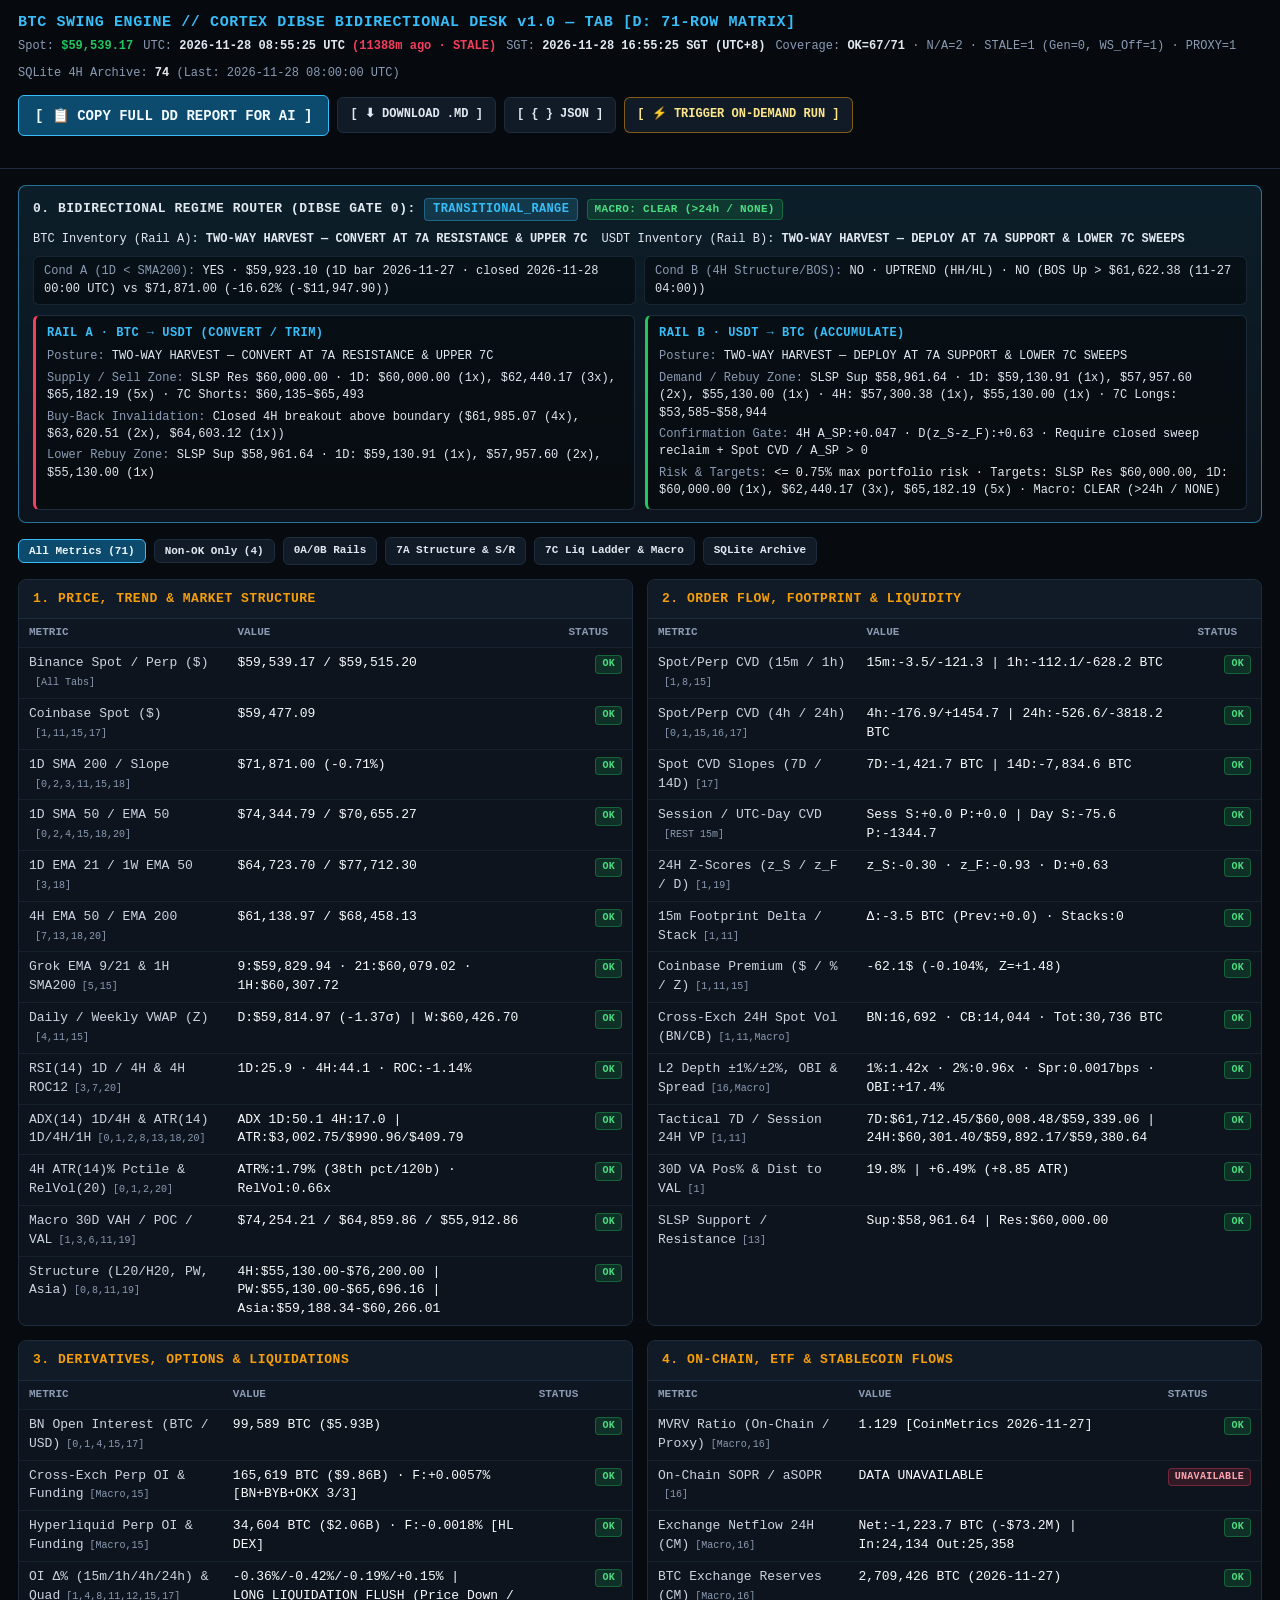
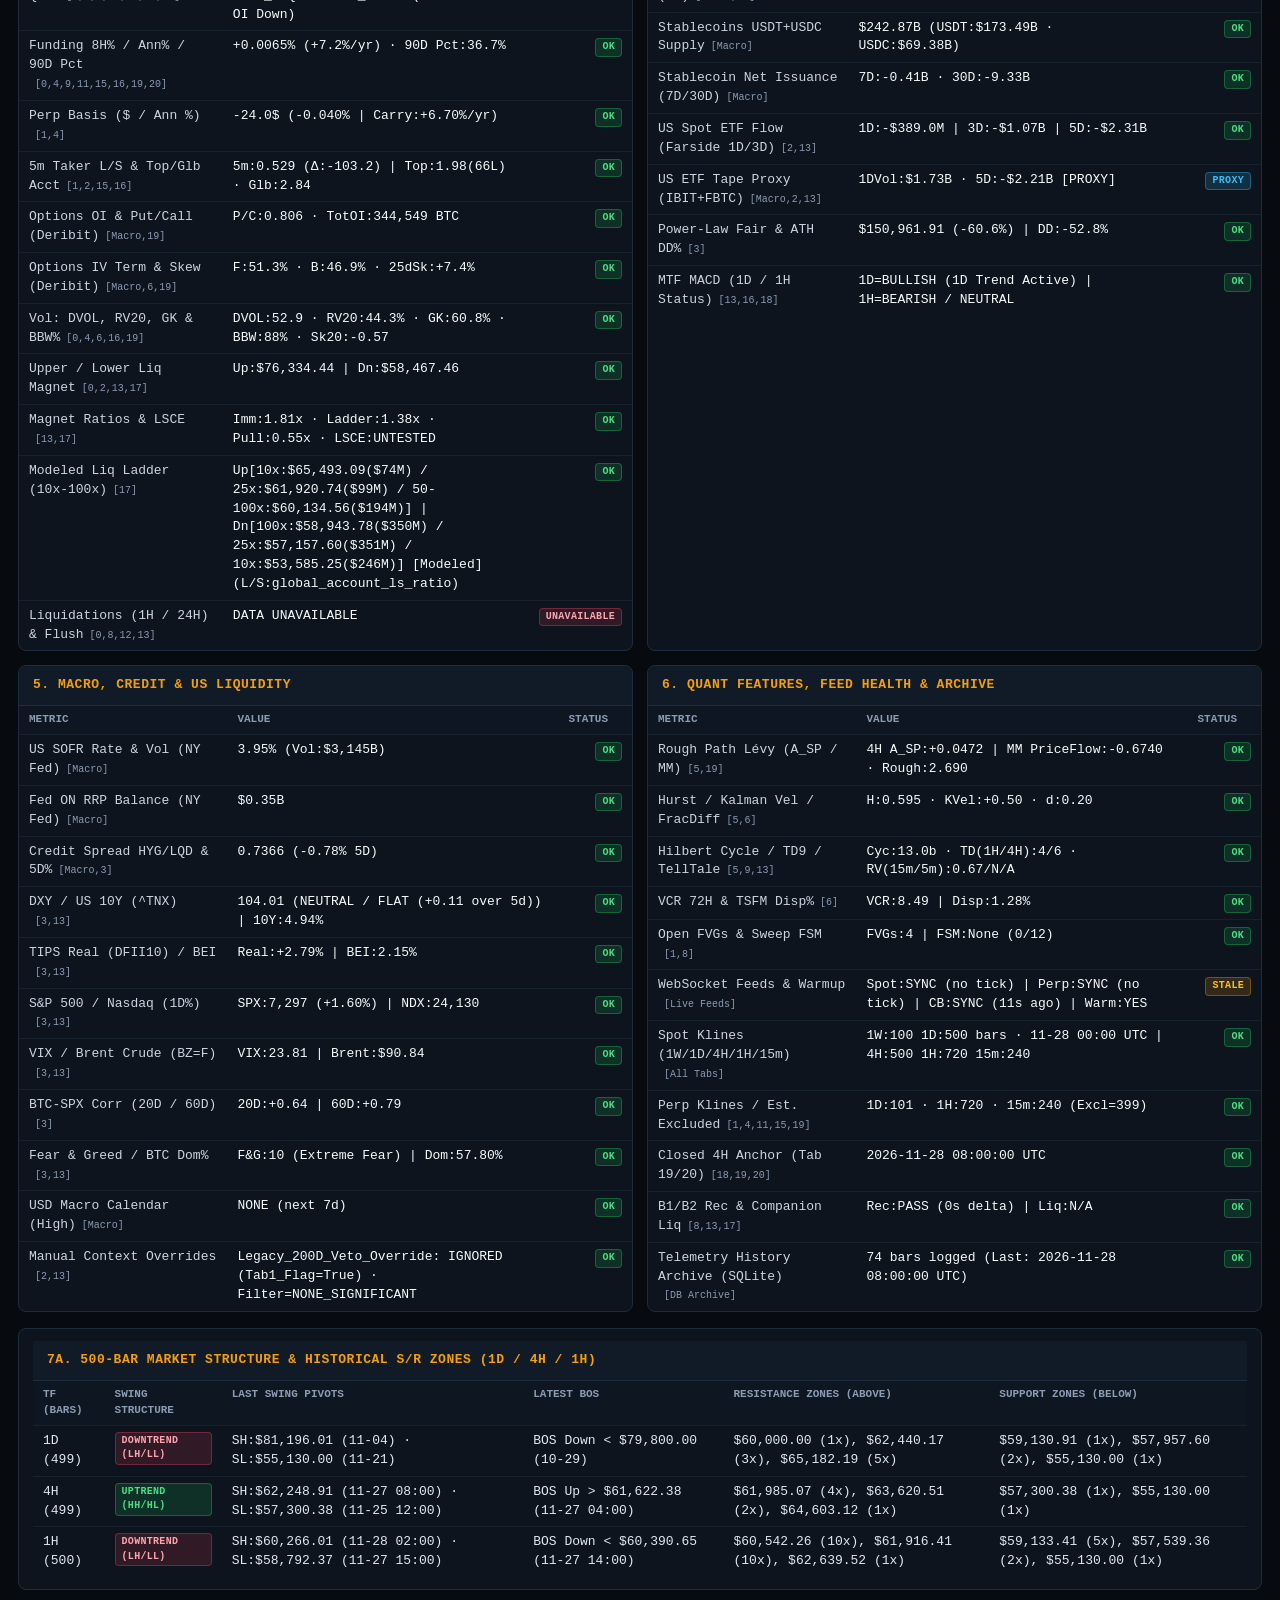
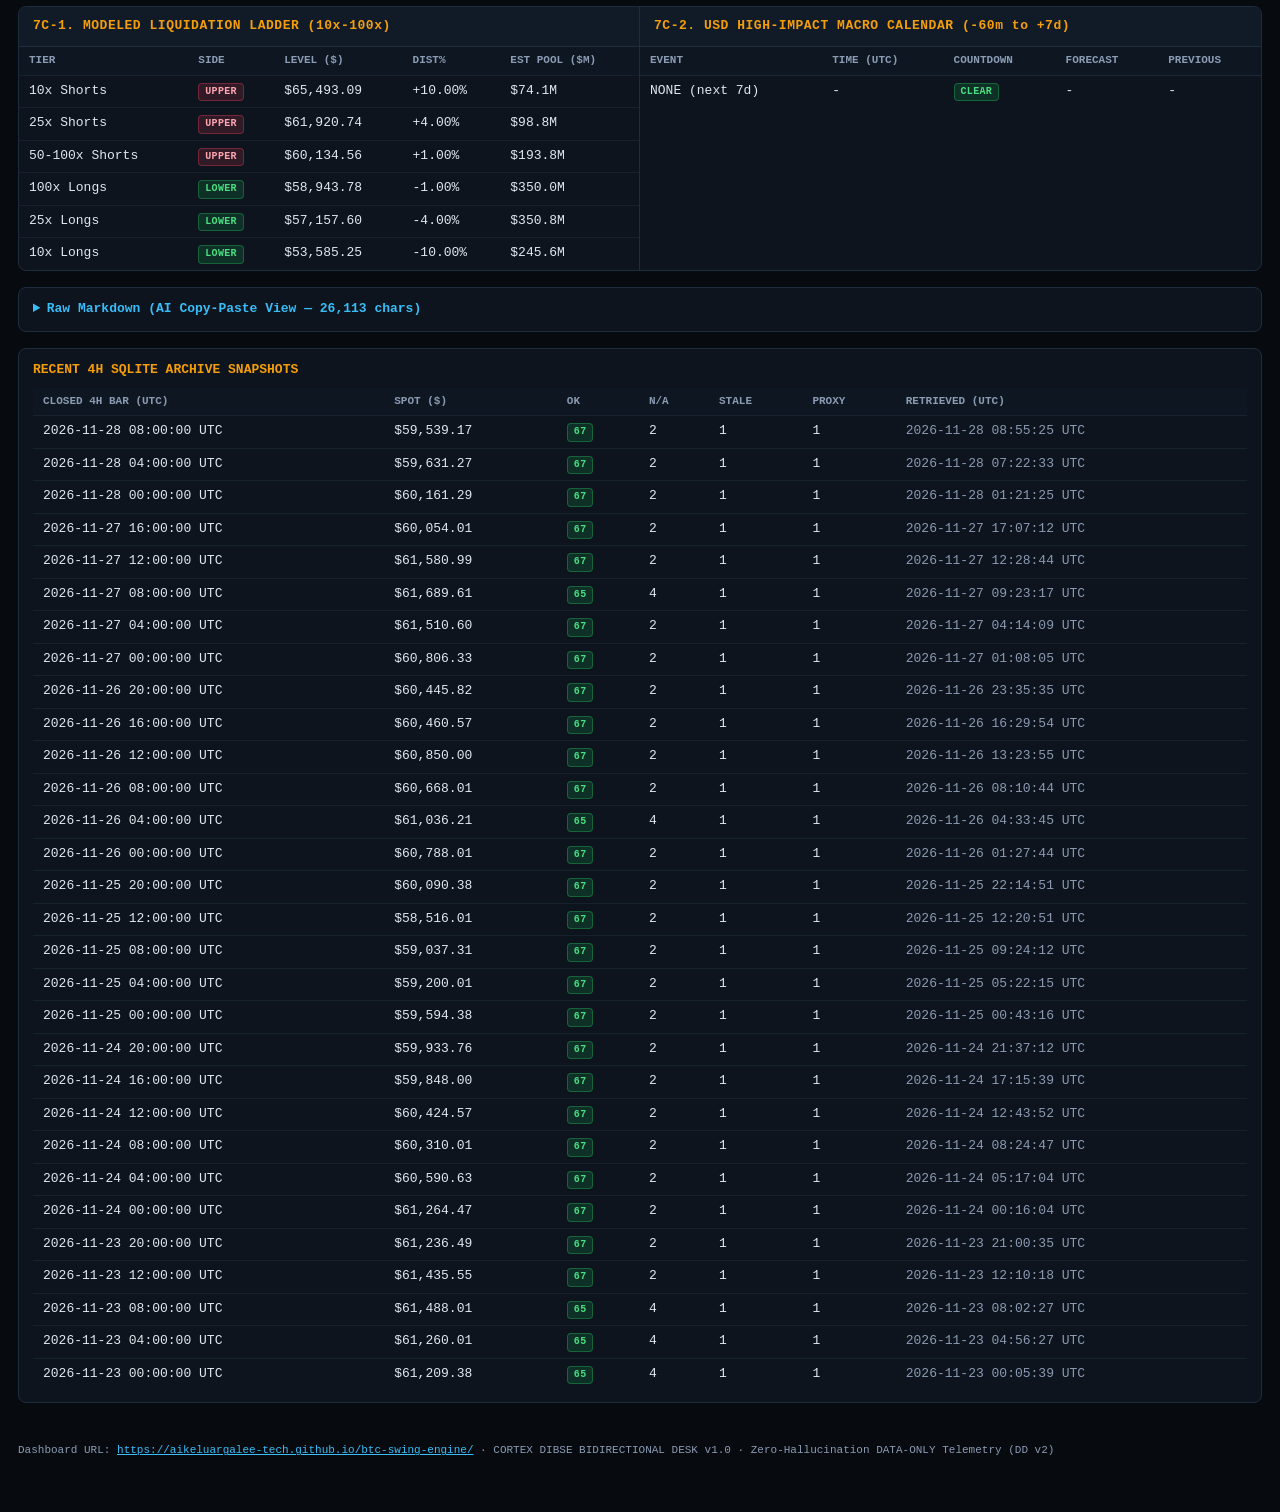
==== commit 0e5b1974: "chore(dd-hub): update Tab D dashboard & 4H telemetry snapshot [skip ci]" ====
--- a/docs/index.html
+++ b/docs/index.html
@@ -374,11 +374,11 @@
     <div class="brand">
       <div class="brand-title">BTC SWING ENGINE // CORTEX DIBSE BIDIRECTIONAL DESK v1.0 — TAB [D: 71-ROW MATRIX]</div>
       <div class="meta-line">
-        <span>Spot: <span class="spot-pill">$59,631.27</span></span>
-        <span>UTC: <strong>2026-11-28 07:22:33 UTC</strong> <span id="snapshot-age"></span></span>
-        <span>SGT: <strong>2026-11-28 15:22:33 SGT (UTC+8)</strong></span>
+        <span>Spot: <span class="spot-pill">$59,539.17</span></span>
+        <span>UTC: <strong>2026-11-28 08:55:25 UTC</strong> <span id="snapshot-age"></span></span>
+        <span>SGT: <strong>2026-11-28 16:55:25 SGT (UTC+8)</strong></span>
         <span>Coverage: <strong>OK=67/71</strong> · N/A=2 · STALE=1 (Gen=0, WS_Off=1) · PROXY=1</span>
-        <span>SQLite 4H Archive: <strong>73</strong> (Last: 2026-11-28 04:00:00 UTC)</span>
+        <span>SQLite 4H Archive: <strong>74</strong> (Last: 2026-11-28 08:00:00 UTC)</span>
       </div>
     </div>
     <div>
@@ -395,7 +395,7 @@
 </header>
 
 <main>
-  <section id="veto" class="veto-banner veto-range"><div class="veto-head"><div class="veto-title">0. BIDIRECTIONAL REGIME ROUTER (DIBSE GATE 0): <span class="badge badge-proxy" style="font-size:12px;padding:2px 8px;">TRANSITIONAL_RANGE</span> <span class="badge badge-ok" style="font-size:11px;padding:2px 7px;">MACRO: CLEAR (&gt;24h / NONE)</span></div><div class="veto-posture"><span>BTC Inventory (Rail A): <strong>TWO-WAY HARVEST — CONVERT AT 7A RESISTANCE &amp; UPPER 7C</strong></span><span>USDT Inventory (Rail B): <strong>TWO-WAY HARVEST — DEPLOY AT 7A SUPPORT &amp; LOWER 7C SWEEPS</strong></span></div></div><div class="veto-grid"><div class="veto-cell"><span class="dim">Cond A (1D &lt; SMA200):</span> <code>YES</code> · <code>$59,923.10 (1D bar 2026-11-27 · closed 2026-11-28 00:00 UTC)</code> vs <code>$71,871.00</code> (<code>-16.62% (-$11,947.90)</code>)</div><div class="veto-cell"><span class="dim">Cond B (4H Structure/BOS):</span> <code>NO</code> · <code>MIXED (LH/HL)</code> · <code>NO (BOS Up &gt; $61,622.38 (11-27 04:00))</code></div></div><div id="rails-0" class="rails-grid"><div class="rail-card rail-a"><div class="rail-title">RAIL A · BTC &rarr; USDT (CONVERT / TRIM)</div><div class="rail-row"><span class="dim">Posture:</span> <code>TWO-WAY HARVEST — CONVERT AT 7A RESISTANCE &amp; UPPER 7C</code></div><div class="rail-row"><span class="dim">Supply / Sell Zone:</span> <code>SLSP Res $60,000.00 · 1D: $60,000.00 (1x), $62,440.17 (3x), $65,182.19 (5x) · 7C Shorts: $60,228–$65,594</code></div><div class="rail-row"><span class="dim">Buy-Back Invalidation:</span> <code>Closed 4H breakout above boundary ($61,897.12 (3x), $63,620.51 (2x), $64,603.12 (1x))</code></div><div class="rail-row"><span class="dim">Lower Rebuy Zone:</span> <code>SLSP Sup $58,961.64 · 1D: $59,130.91 (1x), $57,957.60 (2x), $55,130.00 (1x)</code></div></div><div class="rail-card rail-b"><div class="rail-title">RAIL B · USDT &rarr; BTC (ACCUMULATE)</div><div class="rail-row"><span class="dim">Posture:</span> <code>TWO-WAY HARVEST — DEPLOY AT 7A SUPPORT &amp; LOWER 7C SWEEPS</code></div><div class="rail-row"><span class="dim">Demand / Rebuy Zone:</span> <code>SLSP Sup $58,961.64 · 1D: $59,130.91 (1x), $57,957.60 (2x), $55,130.00 (1x) · 4H: $57,300.38 (1x), $55,130.00 (1x) · 7C Longs: $53,668–$59,035</code></div><div class="rail-row"><span class="dim">Confirmation Gate:</span> <code>4H A_SP:-0.319 · D(z_S-z_F):+0.38 · Require closed sweep reclaim + Spot CVD / A_SP &gt; 0</code></div><div class="rail-row"><span class="dim">Risk &amp; Targets:</span> <code>&lt;= 0.75% max portfolio risk · Targets: SLSP Res $60,000.00, 1D: $60,000.00 (1x), $62,440.17 (3x), $65,182.19 (5x) · Macro: CLEAR (&gt;24h / NONE)</code></div></div></div></section>
+  <section id="veto" class="veto-banner veto-range"><div class="veto-head"><div class="veto-title">0. BIDIRECTIONAL REGIME ROUTER (DIBSE GATE 0): <span class="badge badge-proxy" style="font-size:12px;padding:2px 8px;">TRANSITIONAL_RANGE</span> <span class="badge badge-ok" style="font-size:11px;padding:2px 7px;">MACRO: CLEAR (&gt;24h / NONE)</span></div><div class="veto-posture"><span>BTC Inventory (Rail A): <strong>TWO-WAY HARVEST — CONVERT AT 7A RESISTANCE &amp; UPPER 7C</strong></span><span>USDT Inventory (Rail B): <strong>TWO-WAY HARVEST — DEPLOY AT 7A SUPPORT &amp; LOWER 7C SWEEPS</strong></span></div></div><div class="veto-grid"><div class="veto-cell"><span class="dim">Cond A (1D &lt; SMA200):</span> <code>YES</code> · <code>$59,923.10 (1D bar 2026-11-27 · closed 2026-11-28 00:00 UTC)</code> vs <code>$71,871.00</code> (<code>-16.62% (-$11,947.90)</code>)</div><div class="veto-cell"><span class="dim">Cond B (4H Structure/BOS):</span> <code>NO</code> · <code>UPTREND (HH/HL)</code> · <code>NO (BOS Up &gt; $61,622.38 (11-27 04:00))</code></div></div><div id="rails-0" class="rails-grid"><div class="rail-card rail-a"><div class="rail-title">RAIL A · BTC &rarr; USDT (CONVERT / TRIM)</div><div class="rail-row"><span class="dim">Posture:</span> <code>TWO-WAY HARVEST — CONVERT AT 7A RESISTANCE &amp; UPPER 7C</code></div><div class="rail-row"><span class="dim">Supply / Sell Zone:</span> <code>SLSP Res $60,000.00 · 1D: $60,000.00 (1x), $62,440.17 (3x), $65,182.19 (5x) · 7C Shorts: $60,135–$65,493</code></div><div class="rail-row"><span class="dim">Buy-Back Invalidation:</span> <code>Closed 4H breakout above boundary ($61,985.07 (4x), $63,620.51 (2x), $64,603.12 (1x))</code></div><div class="rail-row"><span class="dim">Lower Rebuy Zone:</span> <code>SLSP Sup $58,961.64 · 1D: $59,130.91 (1x), $57,957.60 (2x), $55,130.00 (1x)</code></div></div><div class="rail-card rail-b"><div class="rail-title">RAIL B · USDT &rarr; BTC (ACCUMULATE)</div><div class="rail-row"><span class="dim">Posture:</span> <code>TWO-WAY HARVEST — DEPLOY AT 7A SUPPORT &amp; LOWER 7C SWEEPS</code></div><div class="rail-row"><span class="dim">Demand / Rebuy Zone:</span> <code>SLSP Sup $58,961.64 · 1D: $59,130.91 (1x), $57,957.60 (2x), $55,130.00 (1x) · 4H: $57,300.38 (1x), $55,130.00 (1x) · 7C Longs: $53,585–$58,944</code></div><div class="rail-row"><span class="dim">Confirmation Gate:</span> <code>4H A_SP:+0.047 · D(z_S-z_F):+0.63 · Require closed sweep reclaim + Spot CVD / A_SP &gt; 0</code></div><div class="rail-row"><span class="dim">Risk &amp; Targets:</span> <code>&lt;= 0.75% max portfolio risk · Targets: SLSP Res $60,000.00, 1D: $60,000.00 (1x), $62,440.17 (3x), $65,182.19 (5x) · Macro: CLEAR (&gt;24h / NONE)</code></div></div></div></section>
 
   <div class="toolbar">
     <button id="flt-all" class="btn btn-filter is-active" type="button">All Metrics (71)</button>
@@ -407,20 +407,20 @@
   </div>
 
   <div class="grid">
-    <section class="panel-card"><h2>1. PRICE, TREND &amp; MARKET STRUCTURE</h2><div class="table-wrap"><table><thead><tr><th>Metric</th><th>Value</th><th>Status</th></tr></thead><tbody><tr class="metric-row" data-status="OK"><td class="col-metric">Binance Spot / Perp ($)<span class="tabs-tag">[All Tabs]</span></td><td class="col-val"><code>$59,631.27 / $59,600.10</code></td><td class="col-st"><span class="badge badge-ok">OK</span></td></tr><tr class="metric-row" data-status="OK"><td class="col-metric">Coinbase Spot ($)<span class="tabs-tag">[1,11,15,17]</span></td><td class="col-val"><code>$59,567.10</code></td><td class="col-st"><span class="badge badge-ok">OK</span></td></tr><tr class="metric-row" data-status="OK"><td class="col-metric">1D SMA 200 / Slope<span class="tabs-tag">[0,2,3,11,15,18]</span></td><td class="col-val"><code>$71,871.00 (-0.71%)</code></td><td class="col-st"><span class="badge badge-ok">OK</span></td></tr><tr class="metric-row" data-status="OK"><td class="col-metric">1D SMA 50 / EMA 50<span class="tabs-tag">[0,2,4,15,18,20]</span></td><td class="col-val"><code>$74,344.79 / $70,658.88</code></td><td class="col-st"><span class="badge badge-ok">OK</span></td></tr><tr class="metric-row" data-status="OK"><td class="col-metric">1D EMA 21 / 1W EMA 50<span class="tabs-tag">[3,18]</span></td><td class="col-val"><code>$64,732.07 / $77,712.30</code></td><td class="col-st"><span class="badge badge-ok">OK</span></td></tr><tr class="metric-row" data-status="OK"><td class="col-metric">4H EMA 50 / EMA 200<span class="tabs-tag">[7,13,18,20]</span></td><td class="col-val"><code>$61,192.31 / $68,544.80</code></td><td class="col-st"><span class="badge badge-ok">OK</span></td></tr><tr class="metric-row" data-status="OK"><td class="col-metric">Grok EMA 9/21 &amp; 1H SMA200<span class="tabs-tag">[5,15]</span></td><td class="col-val"><code>9:$59,862.48 · 21:$60,114.76 · 1H:$60,319.77</code></td><td class="col-st"><span class="badge badge-ok">OK</span></td></tr><tr class="metric-row" data-status="OK"><td class="col-metric">Daily / Weekly VWAP (Z)<span class="tabs-tag">[4,11,15]</span></td><td class="col-val"><code>D:$59,838.46 (-0.99σ) | W:$60,392.46</code></td><td class="col-st"><span class="badge badge-ok">OK</span></td></tr><tr class="metric-row" data-status="OK"><td class="col-metric">RSI(14) 1D / 4H &amp; 4H ROC12<span class="tabs-tag">[3,7,20]</span></td><td class="col-val"><code>1D:26.1 · 4H:45.7 · ROC:-1.24%</code></td><td class="col-st"><span class="badge badge-ok">OK</span></td></tr><tr class="metric-row" data-status="OK"><td class="col-metric">ADX(14) 1D/4H &amp; ATR(14) 1D/4H/1H<span class="tabs-tag">[0,1,2,8,13,18,20]</span></td><td class="col-val"><code>ADX 1D:50.1 4H:16.6 | ATR:$3,002.75/$1,094.15/$403.53</code></td><td class="col-st"><span class="badge badge-ok">OK</span></td></tr><tr class="metric-row" data-status="OK"><td class="col-metric">4H ATR(14)% Pctile &amp; RelVol(20)<span class="tabs-tag">[0,1,2,20]</span></td><td class="col-val"><code>ATR%:1.81% (41th pct/120b) · RelVol:0.38x</code></td><td class="col-st"><span class="badge badge-ok">OK</span></td></tr><tr class="metric-row" data-status="OK"><td class="col-metric">Macro 30D VAH / POC / VAL<span class="tabs-tag">[1,3,6,11,19]</span></td><td class="col-val"><code>$74,254.21 / $64,859.86 / $55,912.86</code></td><td class="col-st"><span class="badge badge-ok">OK</span></td></tr><tr class="metric-row" data-status="OK"><td class="col-metric">Structure (L20/H20, PW, Asia)<span class="tabs-tag">[0,8,11,19]</span></td><td class="col-val"><code>4H:$55,130.00-$76,200.00 | PW:$55,130.00-$65,696.16 | Asia:$59,188.34-$60,266.01</code></td><td class="col-st"><span class="badge badge-ok">OK</span></td></tr></tbody></table></div></section><section class="panel-card"><h2>2. ORDER FLOW, FOOTPRINT &amp; LIQUIDITY</h2><div class="table-wrap"><table><thead><tr><th>Metric</th><th>Value</th><th>Status</th></tr></thead><tbody><tr class="metric-row" data-status="OK"><td class="col-metric">Spot/Perp CVD (15m / 1h)<span class="tabs-tag">[1,8,15]</span></td><td class="col-val"><code>15m:-35.0/+12.6 | 1h:-16.5/-273.6 BTC</code></td><td class="col-st"><span class="badge badge-ok">OK</span></td></tr><tr class="metric-row" data-status="OK"><td class="col-metric">Spot/Perp CVD (4h / 24h)<span class="tabs-tag">[0,1,15,16,17]</span></td><td class="col-val"><code>4h:-13.0/-831.7 | 24h:-660.8/-5117.5 BTC</code></td><td class="col-st"><span class="badge badge-ok">OK</span></td></tr><tr class="metric-row" data-status="OK"><td class="col-metric">Spot CVD Slopes (7D / 14D)<span class="tabs-tag">[17]</span></td><td class="col-val"><code>7D:-1,421.7 BTC | 14D:-7,834.6 BTC</code></td><td class="col-st"><span class="badge badge-ok">OK</span></td></tr><tr class="metric-row" data-status="OK"><td class="col-metric">Session / UTC-Day CVD<span class="tabs-tag">[REST 15m]</span></td><td class="col-val"><code>Sess S:+0.0 P:+0.0 | Day S:+43.4 P:-809.3</code></td><td class="col-st"><span class="badge badge-ok">OK</span></td></tr><tr class="metric-row" data-status="OK"><td class="col-metric">24H Z-Scores (z_S / z_F / D)<span class="tabs-tag">[1,19]</span></td><td class="col-val"><code>z_S:-0.22 · z_F:-0.60 · D:+0.38</code></td><td class="col-st"><span class="badge badge-ok">OK</span></td></tr><tr class="metric-row" data-status="OK"><td class="col-metric">15m Footprint Delta / Stack<span class="tabs-tag">[1,11]</span></td><td class="col-val"><code>Δ:-35.0 BTC (Prev:+0.0) · Stacks:0</code></td><td class="col-st"><span class="badge badge-ok">OK</span></td></tr><tr class="metric-row" data-status="OK"><td class="col-metric">Coinbase Premium ($ / % / Z)<span class="tabs-tag">[1,11,15]</span></td><td class="col-val"><code>-64.2$ (-0.108%, Z=+1.25)</code></td><td class="col-st"><span class="badge badge-ok">OK</span></td></tr><tr class="metric-row" data-status="OK"><td class="col-metric">Cross-Exch 24H Spot Vol (BN/CB)<span class="tabs-tag">[1,11,Macro]</span></td><td class="col-val"><code>BN:17,663 · CB:14,220 · Tot:31,884 BTC</code></td><td class="col-st"><span class="badge badge-ok">OK</span></td></tr><tr class="metric-row" data-status="OK"><td class="col-metric">L2 Depth ±1%/±2%, OBI &amp; Spread<span class="tabs-tag">[16,Macro]</span></td><td class="col-val"><code>1%:0.94x · 2%:0.82x · Spr:0.0017bps · OBI:-3.3%</code></td><td class="col-st"><span class="badge badge-ok">OK</span></td></tr><tr class="metric-row" data-status="OK"><td class="col-metric">Tactical 7D / Session 24H VP<span class="tabs-tag">[1,11]</span></td><td class="col-val"><code>7D:$61,651.60/$60,069.34/$59,217.35 | 24H:$60,549.44/$59,858.14/$59,166.83</code></td><td class="col-st"><span class="badge badge-ok">OK</span></td></tr><tr class="metric-row" data-status="OK"><td class="col-metric">30D VA Pos% &amp; Dist to VAL<span class="tabs-tag">[1]</span></td><td class="col-val"><code>20.3% | +6.65% (+9.21 ATR)</code></td><td class="col-st"><span class="badge badge-ok">OK</span></td></tr><tr class="metric-row" data-status="OK"><td class="col-metric">SLSP Support / Resistance<span class="tabs-tag">[13]</span></td><td class="col-val"><code>Sup:$58,961.64 | Res:$60,000.00</code></td><td class="col-st"><span class="badge badge-ok">OK</span></td></tr></tbody></table></div></section><section class="panel-card"><h2>3. DERIVATIVES, OPTIONS &amp; LIQUIDATIONS</h2><div class="table-wrap"><table><thead><tr><th>Metric</th><th>Value</th><th>Status</th></tr></thead><tbody><tr class="metric-row" data-status="OK"><td class="col-metric">BN Open Interest (BTC / USD)<span class="tabs-tag">[0,1,4,15,17]</span></td><td class="col-val"><code>99,839 BTC ($5.93B)</code></td><td class="col-st"><span class="badge badge-ok">OK</span></td></tr><tr class="metric-row" data-status="OK"><td class="col-metric">Cross-Exch Perp OI &amp; Funding<span class="tabs-tag">[Macro,15]</span></td><td class="col-val"><code>165,654 BTC ($9.85B) · F:+0.0056% [BN+BYB+OKX 3/3]</code></td><td class="col-st"><span class="badge badge-ok">OK</span></td></tr><tr class="metric-row" data-status="OK"><td class="col-metric">Hyperliquid Perp OI &amp; Funding<span class="tabs-tag">[Macro,15]</span></td><td class="col-val"><code>35,088 BTC ($2.09B) · F:-0.0036% [HL DEX]</code></td><td class="col-st"><span class="badge badge-ok">OK</span></td></tr><tr class="metric-row" data-status="OK"><td class="col-metric">OI Δ% (15m/1h/4h/24h) &amp; Quad<span class="tabs-tag">[1,4,8,11,12,15,17]</span></td><td class="col-val"><code>-0.07%/-0.50%/-0.17%/-2.13% | LONG_LIQUIDATION_FLUSH (Price Down / OI Down)</code></td><td class="col-st"><span class="badge badge-ok">OK</span></td></tr><tr class="metric-row" data-status="OK"><td class="col-metric">Funding 8H% / Ann% / 90D Pct<span class="tabs-tag">[0,4,9,11,15,16,19,20]</span></td><td class="col-val"><code>+0.0073% (+8.0%/yr) · 90D Pct:54.1%</code></td><td class="col-st"><span class="badge badge-ok">OK</span></td></tr><tr class="metric-row" data-status="OK"><td class="col-metric">Perp Basis ($ / Ann %)<span class="tabs-tag">[1,4]</span></td><td class="col-val"><code>-31.2$ (-0.052% | Carry:+7.40%/yr)</code></td><td class="col-st"><span class="badge badge-ok">OK</span></td></tr><tr class="metric-row" data-status="OK"><td class="col-metric">5m Taker L/S &amp; Top/Glb Acct<span class="tabs-tag">[1,2,15,16]</span></td><td class="col-val"><code>5m:1.105 (Δ:+0.2) | Top:2.06(67L) · Glb:2.87</code></td><td class="col-st"><span class="badge badge-ok">OK</span></td></tr><tr class="metric-row" data-status="OK"><td class="col-metric">Options OI &amp; Put/Call (Deribit)<span class="tabs-tag">[Macro,19]</span></td><td class="col-val"><code>P/C:0.809 · TotOI:349,274 BTC</code></td><td class="col-st"><span class="badge badge-ok">OK</span></td></tr><tr class="metric-row" data-status="OK"><td class="col-metric">Options IV Term &amp; Skew (Deribit)<span class="tabs-tag">[Macro,6,19]</span></td><td class="col-val"><code>F:51.3% · B:46.8% · 25dSk:+7.8%</code></td><td class="col-st"><span class="badge badge-ok">OK</span></td></tr><tr class="metric-row" data-status="OK"><td class="col-metric">Vol: DVOL, RV20, GK &amp; BBW%<span class="tabs-tag">[0,4,6,16,19]</span></td><td class="col-val"><code>DVOL:52.9 · RV20:44.4% · GK:62.1% · BBW:88% · Sk20:-0.58</code></td><td class="col-st"><span class="badge badge-ok">OK</span></td></tr><tr class="metric-row" data-status="OK"><td class="col-metric">Upper / Lower Liq Magnet<span class="tabs-tag">[0,2,13,17]</span></td><td class="col-val"><code>Up:$76,334.44 | Dn:$58,557.91</code></td><td class="col-st"><span class="badge badge-ok">OK</span></td></tr><tr class="metric-row" data-status="OK"><td class="col-metric">Magnet Ratios &amp; LSCE<span class="tabs-tag">[13,17]</span></td><td class="col-val"><code>Imm:1.81x · Ladder:1.38x · Pull:0.55x · LSCE:UNTESTED</code></td><td class="col-st"><span class="badge badge-ok">OK</span></td></tr><tr class="metric-row" data-status="OK"><td class="col-metric">Modeled Liq Ladder (10x-100x)<span class="tabs-tag">[17]</span></td><td class="col-val"><code>Up[10x:$65,594.40($74M) / 25x:$62,016.52($98M) / 50-100x:$60,227.58($194M)] | Dn[100x:$59,034.96($350M) / 25x:$57,246.02($353M) / 10x:$53,668.14($247M)] [Modeled] (L/S:global_account_ls_ratio)</code></td><td class="col-st"><span class="badge badge-ok">OK</span></td></tr><tr class="metric-row" data-status="UNAVAILABLE"><td class="col-metric">Liquidations (1H / 24H) &amp; Flush<span class="tabs-tag">[0,8,12,13]</span></td><td class="col-val"><code>DATA UNAVAILABLE</code></td><td class="col-st"><span class="badge badge-unavail">UNAVAILABLE</span></td></tr></tbody></table></div></section><section class="panel-card"><h2>4. ON-CHAIN, ETF &amp; STABLECOIN FLOWS</h2><div class="table-wrap"><table><thead><tr><th>Metric</th><th>Value</th><th>Status</th></tr></thead><tbody><tr class="metric-row" data-status="OK"><td class="col-metric">MVRV Ratio (On-Chain / Proxy)<span class="tabs-tag">[Macro,16]</span></td><td class="col-val"><code>1.129 [CoinMetrics 2026-11-27]</code></td><td class="col-st"><span class="badge badge-ok">OK</span></td></tr><tr class="metric-row" data-status="UNAVAILABLE"><td class="col-metric">On-Chain SOPR / aSOPR<span class="tabs-tag">[16]</span></td><td class="col-val"><code>DATA UNAVAILABLE</code></td><td class="col-st"><span class="badge badge-unavail">UNAVAILABLE</span></td></tr><tr class="metric-row" data-status="OK"><td class="col-metric">Exchange Netflow 24H (CM)<span class="tabs-tag">[Macro,16]</span></td><td class="col-val"><code>Net:-1,223.7 BTC (-$73.2M) | In:24,134 Out:25,358</code></td><td class="col-st"><span class="badge badge-ok">OK</span></td></tr><tr class="metric-row" data-status="OK"><td class="col-metric">BTC Exchange Reserves (CM)<span class="tabs-tag">[Macro,16]</span></td><td class="col-val"><code>2,709,426 BTC (2026-11-27)</code></td><td class="col-st"><span class="badge badge-ok">OK</span></td></tr><tr class="metric-row" data-status="OK"><td class="col-metric">Stablecoins USDT+USDC Supply<span class="tabs-tag">[Macro]</span></td><td class="col-val"><code>$242.88B (USDT:$173.48B · USDC:$69.39B)</code></td><td class="col-st"><span class="badge badge-ok">OK</span></td></tr><tr class="metric-row" data-status="OK"><td class="col-metric">Stablecoin Net Issuance (7D/30D)<span class="tabs-tag">[Macro]</span></td><td class="col-val"><code>7D:-0.40B · 30D:-9.32B</code></td><td class="col-st"><span class="badge badge-ok">OK</span></td></tr><tr class="metric-row" data-status="OK"><td class="col-metric">US Spot ETF Flow (Farside 1D/3D)<span class="tabs-tag">[2,13]</span></td><td class="col-val"><code>1D:-$389.0M | 3D:-$1.07B | 5D:-$2.31B</code></td><td class="col-st"><span class="badge badge-ok">OK</span></td></tr><tr class="metric-row" data-status="PROXY"><td class="col-metric">US ETF Tape Proxy (IBIT+FBTC)<span class="tabs-tag">[Macro,2,13]</span></td><td class="col-val"><code>1DVol:$1.73B · 5D:-$2.21B [PROXY]</code></td><td class="col-st"><span class="badge badge-proxy">PROXY</span></td></tr><tr class="metric-row" data-status="OK"><td class="col-metric">Power-Law Fair &amp; ATH DD%<span class="tabs-tag">[3]</span></td><td class="col-val"><code>$150,953.45 (-60.5%) | DD:-52.8%</code></td><td class="col-st"><span class="badge badge-ok">OK</span></td></tr><tr class="metric-row" data-status="OK"><td class="col-metric">MTF MACD (1D / 1H Status)<span class="tabs-tag">[13,16,18]</span></td><td class="col-val"><code>1D=BULLISH (1D Trend Active) | 1H=BEARISH / NEUTRAL</code></td><td class="col-st"><span class="badge badge-ok">OK</span></td></tr></tbody></table></div></section><section class="panel-card"><h2>5. MACRO, CREDIT &amp; US LIQUIDITY</h2><div class="table-wrap"><table><thead><tr><th>Metric</th><th>Value</th><th>Status</th></tr></thead><tbody><tr class="metric-row" data-status="OK"><td class="col-metric">US SOFR Rate &amp; Vol (NY Fed)<span class="tabs-tag">[Macro]</span></td><td class="col-val"><code>3.95% (Vol:$3,145B)</code></td><td class="col-st"><span class="badge badge-ok">OK</span></td></tr><tr class="metric-row" data-status="OK"><td class="col-metric">Fed ON RRP Balance (NY Fed)<span class="tabs-tag">[Macro]</span></td><td class="col-val"><code>$0.35B</code></td><td class="col-st"><span class="badge badge-ok">OK</span></td></tr><tr class="metric-row" data-status="OK"><td class="col-metric">Credit Spread HYG/LQD &amp; 5D%<span class="tabs-tag">[Macro,3]</span></td><td class="col-val"><code>0.7366 (-0.78% 5D)</code></td><td class="col-st"><span class="badge badge-ok">OK</span></td></tr><tr class="metric-row" data-status="OK"><td class="col-metric">DXY / US 10Y (^TNX)<span class="tabs-tag">[3,13]</span></td><td class="col-val"><code>104.01 (NEUTRAL / FLAT (+0.11 over 5d)) | 10Y:4.94%</code></td><td class="col-st"><span class="badge badge-ok">OK</span></td></tr><tr class="metric-row" data-status="OK"><td class="col-metric">TIPS Real (DFII10) / BEI<span class="tabs-tag">[3,13]</span></td><td class="col-val"><code>Real:+2.79% | BEI:2.15%</code></td><td class="col-st"><span class="badge badge-ok">OK</span></td></tr><tr class="metric-row" data-status="OK"><td class="col-metric">S&amp;P 500 / Nasdaq (1D%)<span class="tabs-tag">[3,13]</span></td><td class="col-val"><code>SPX:7,297 (+1.60%) | NDX:24,130</code></td><td class="col-st"><span class="badge badge-ok">OK</span></td></tr><tr class="metric-row" data-status="OK"><td class="col-metric">VIX / Brent Crude (BZ=F)<span class="tabs-tag">[3,13]</span></td><td class="col-val"><code>VIX:23.81 | Brent:$90.84</code></td><td class="col-st"><span class="badge badge-ok">OK</span></td></tr><tr class="metric-row" data-status="OK"><td class="col-metric">BTC-SPX Corr (20D / 60D)<span class="tabs-tag">[3]</span></td><td class="col-val"><code>20D:+0.64 | 60D:+0.79</code></td><td class="col-st"><span class="badge badge-ok">OK</span></td></tr><tr class="metric-row" data-status="OK"><td class="col-metric">Fear &amp; Greed / BTC Dom%<span class="tabs-tag">[3,13]</span></td><td class="col-val"><code>F&amp;G:10 (Extreme Fear) | Dom:57.80%</code></td><td class="col-st"><span class="badge badge-ok">OK</span></td></tr><tr class="metric-row" data-status="OK"><td class="col-metric">USD Macro Calendar (High)<span class="tabs-tag">[Macro]</span></td><td class="col-val"><code>NONE (next 7d)</code></td><td class="col-st"><span class="badge badge-ok">OK</span></td></tr><tr class="metric-row" data-status="OK"><td class="col-metric">Manual Context Overrides<span class="tabs-tag">[2,13]</span></td><td class="col-val"><code>Legacy_200D_Veto_Override: IGNORED (Tab1_Flag=True) · Filter=NONE_SIGNIFICANT</code></td><td class="col-st"><span class="badge badge-ok">OK</span></td></tr></tbody></table></div></section><section class="panel-card"><h2>6. QUANT FEATURES, FEED HEALTH &amp; ARCHIVE</h2><div class="table-wrap"><table><thead><tr><th>Metric</th><th>Value</th><th>Status</th></tr></thead><tbody><tr class="metric-row" data-status="OK"><td class="col-metric">Rough Path Lévy (A_SP / MM)<span class="tabs-tag">[5,19]</span></td><td class="col-val"><code>4H A_SP:-0.3190 | MM PriceFlow:-0.5770 · Rough:3.110</code></td><td class="col-st"><span class="badge badge-ok">OK</span></td></tr><tr class="metric-row" data-status="OK"><td class="col-metric">Hurst / Kalman Vel / FracDiff<span class="tabs-tag">[5,6]</span></td><td class="col-val"><code>H:0.537 · KVel:+1.00 · d:0.15</code></td><td class="col-st"><span class="badge badge-ok">OK</span></td></tr><tr class="metric-row" data-status="OK"><td class="col-metric">Hilbert Cycle / TD9 / TellTale<span class="tabs-tag">[5,9,13]</span></td><td class="col-val"><code>Cyc:10.0b · TD(1H/4H):3/5 · RV(15m/5m):1.31/N/A</code></td><td class="col-st"><span class="badge badge-ok">OK</span></td></tr><tr class="metric-row" data-status="OK"><td class="col-metric">VCR 72H &amp; TSFM Disp%<span class="tabs-tag">[6]</span></td><td class="col-val"><code>VCR:7.33 | Disp:1.28%</code></td><td class="col-st"><span class="badge badge-ok">OK</span></td></tr><tr class="metric-row" data-status="OK"><td class="col-metric">Open FVGs &amp; Sweep FSM<span class="tabs-tag">[1,8]</span></td><td class="col-val"><code>FVGs:3 | FSM:None (0/12)</code></td><td class="col-st"><span class="badge badge-ok">OK</span></td></tr><tr class="metric-row" data-status="STALE"><td class="col-metric">WebSocket Feeds &amp; Warmup<span class="tabs-tag">[Live Feeds]</span></td><td class="col-val"><code>Spot:SYNC (no tick) | Perp:SYNC (no tick) | CB:SYNC (10s ago) | Warm:YES</code></td><td class="col-st"><span class="badge badge-stale">STALE</span></td></tr><tr class="metric-row" data-status="OK"><td class="col-metric">Spot Klines (1W/1D/4H/1H/15m)<span class="tabs-tag">[All Tabs]</span></td><td class="col-val"><code>1W:100 1D:500 bars · 11-28 00:00 UTC | 4H:500 1H:720 15m:240</code></td><td class="col-st"><span class="badge badge-ok">OK</span></td></tr><tr class="metric-row" data-status="OK"><td class="col-metric">Perp Klines / Est. Excluded<span class="tabs-tag">[1,4,11,15,19]</span></td><td class="col-val"><code>1D:101 · 1H:720 · 15m:240 (Excl=399)</code></td><td class="col-st"><span class="badge badge-ok">OK</span></td></tr><tr class="metric-row" data-status="OK"><td class="col-metric">Closed 4H Anchor (Tab 19/20)<span class="tabs-tag">[18,19,20]</span></td><td class="col-val"><code>2026-11-28 04:00:00 UTC</code></td><td class="col-st"><span class="badge badge-ok">OK</span></td></tr><tr class="metric-row" data-status="OK"><td class="col-metric">B1/B2 Rec &amp; Companion Liq<span class="tabs-tag">[8,13,17]</span></td><td class="col-val"><code>Rec:PASS (0s delta) | Liq:N/A</code></td><td class="col-st"><span class="badge badge-ok">OK</span></td></tr><tr class="metric-row" data-status="OK"><td class="col-metric">Telemetry History Archive (SQLite)<span class="tabs-tag">[DB Archive]</span></td><td class="col-val"><code>73 bars logged (Last: 2026-11-28 04:00:00 UTC)</code></td><td class="col-st"><span class="badge badge-ok">OK</span></td></tr></tbody></table></div></section>
+    <section class="panel-card"><h2>1. PRICE, TREND &amp; MARKET STRUCTURE</h2><div class="table-wrap"><table><thead><tr><th>Metric</th><th>Value</th><th>Status</th></tr></thead><tbody><tr class="metric-row" data-status="OK"><td class="col-metric">Binance Spot / Perp ($)<span class="tabs-tag">[All Tabs]</span></td><td class="col-val"><code>$59,539.17 / $59,515.20</code></td><td class="col-st"><span class="badge badge-ok">OK</span></td></tr><tr class="metric-row" data-status="OK"><td class="col-metric">Coinbase Spot ($)<span class="tabs-tag">[1,11,15,17]</span></td><td class="col-val"><code>$59,477.09</code></td><td class="col-st"><span class="badge badge-ok">OK</span></td></tr><tr class="metric-row" data-status="OK"><td class="col-metric">1D SMA 200 / Slope<span class="tabs-tag">[0,2,3,11,15,18]</span></td><td class="col-val"><code>$71,871.00 (-0.71%)</code></td><td class="col-st"><span class="badge badge-ok">OK</span></td></tr><tr class="metric-row" data-status="OK"><td class="col-metric">1D SMA 50 / EMA 50<span class="tabs-tag">[0,2,4,15,18,20]</span></td><td class="col-val"><code>$74,344.79 / $70,655.27</code></td><td class="col-st"><span class="badge badge-ok">OK</span></td></tr><tr class="metric-row" data-status="OK"><td class="col-metric">1D EMA 21 / 1W EMA 50<span class="tabs-tag">[3,18]</span></td><td class="col-val"><code>$64,723.70 / $77,712.30</code></td><td class="col-st"><span class="badge badge-ok">OK</span></td></tr><tr class="metric-row" data-status="OK"><td class="col-metric">4H EMA 50 / EMA 200<span class="tabs-tag">[7,13,18,20]</span></td><td class="col-val"><code>$61,138.97 / $68,458.13</code></td><td class="col-st"><span class="badge badge-ok">OK</span></td></tr><tr class="metric-row" data-status="OK"><td class="col-metric">Grok EMA 9/21 &amp; 1H SMA200<span class="tabs-tag">[5,15]</span></td><td class="col-val"><code>9:$59,829.94 · 21:$60,079.02 · 1H:$60,307.72</code></td><td class="col-st"><span class="badge badge-ok">OK</span></td></tr><tr class="metric-row" data-status="OK"><td class="col-metric">Daily / Weekly VWAP (Z)<span class="tabs-tag">[4,11,15]</span></td><td class="col-val"><code>D:$59,814.97 (-1.37σ) | W:$60,426.70</code></td><td class="col-st"><span class="badge badge-ok">OK</span></td></tr><tr class="metric-row" data-status="OK"><td class="col-metric">RSI(14) 1D / 4H &amp; 4H ROC12<span class="tabs-tag">[3,7,20]</span></td><td class="col-val"><code>1D:25.9 · 4H:44.1 · ROC:-1.14%</code></td><td class="col-st"><span class="badge badge-ok">OK</span></td></tr><tr class="metric-row" data-status="OK"><td class="col-metric">ADX(14) 1D/4H &amp; ATR(14) 1D/4H/1H<span class="tabs-tag">[0,1,2,8,13,18,20]</span></td><td class="col-val"><code>ADX 1D:50.1 4H:17.0 | ATR:$3,002.75/$990.96/$409.79</code></td><td class="col-st"><span class="badge badge-ok">OK</span></td></tr><tr class="metric-row" data-status="OK"><td class="col-metric">4H ATR(14)% Pctile &amp; RelVol(20)<span class="tabs-tag">[0,1,2,20]</span></td><td class="col-val"><code>ATR%:1.79% (38th pct/120b) · RelVol:0.66x</code></td><td class="col-st"><span class="badge badge-ok">OK</span></td></tr><tr class="metric-row" data-status="OK"><td class="col-metric">Macro 30D VAH / POC / VAL<span class="tabs-tag">[1,3,6,11,19]</span></td><td class="col-val"><code>$74,254.21 / $64,859.86 / $55,912.86</code></td><td class="col-st"><span class="badge badge-ok">OK</span></td></tr><tr class="metric-row" data-status="OK"><td class="col-metric">Structure (L20/H20, PW, Asia)<span class="tabs-tag">[0,8,11,19]</span></td><td class="col-val"><code>4H:$55,130.00-$76,200.00 | PW:$55,130.00-$65,696.16 | Asia:$59,188.34-$60,266.01</code></td><td class="col-st"><span class="badge badge-ok">OK</span></td></tr></tbody></table></div></section><section class="panel-card"><h2>2. ORDER FLOW, FOOTPRINT &amp; LIQUIDITY</h2><div class="table-wrap"><table><thead><tr><th>Metric</th><th>Value</th><th>Status</th></tr></thead><tbody><tr class="metric-row" data-status="OK"><td class="col-metric">Spot/Perp CVD (15m / 1h)<span class="tabs-tag">[1,8,15]</span></td><td class="col-val"><code>15m:-3.5/-121.3 | 1h:-112.1/-628.2 BTC</code></td><td class="col-st"><span class="badge badge-ok">OK</span></td></tr><tr class="metric-row" data-status="OK"><td class="col-metric">Spot/Perp CVD (4h / 24h)<span class="tabs-tag">[0,1,15,16,17]</span></td><td class="col-val"><code>4h:-176.9/+1454.7 | 24h:-526.6/-3818.2 BTC</code></td><td class="col-st"><span class="badge badge-ok">OK</span></td></tr><tr class="metric-row" data-status="OK"><td class="col-metric">Spot CVD Slopes (7D / 14D)<span class="tabs-tag">[17]</span></td><td class="col-val"><code>7D:-1,421.7 BTC | 14D:-7,834.6 BTC</code></td><td class="col-st"><span class="badge badge-ok">OK</span></td></tr><tr class="metric-row" data-status="OK"><td class="col-metric">Session / UTC-Day CVD<span class="tabs-tag">[REST 15m]</span></td><td class="col-val"><code>Sess S:+0.0 P:+0.0 | Day S:-75.6 P:-1344.7</code></td><td class="col-st"><span class="badge badge-ok">OK</span></td></tr><tr class="metric-row" data-status="OK"><td class="col-metric">24H Z-Scores (z_S / z_F / D)<span class="tabs-tag">[1,19]</span></td><td class="col-val"><code>z_S:-0.30 · z_F:-0.93 · D:+0.63</code></td><td class="col-st"><span class="badge badge-ok">OK</span></td></tr><tr class="metric-row" data-status="OK"><td class="col-metric">15m Footprint Delta / Stack<span class="tabs-tag">[1,11]</span></td><td class="col-val"><code>Δ:-3.5 BTC (Prev:+0.0) · Stacks:0</code></td><td class="col-st"><span class="badge badge-ok">OK</span></td></tr><tr class="metric-row" data-status="OK"><td class="col-metric">Coinbase Premium ($ / % / Z)<span class="tabs-tag">[1,11,15]</span></td><td class="col-val"><code>-62.1$ (-0.104%, Z=+1.48)</code></td><td class="col-st"><span class="badge badge-ok">OK</span></td></tr><tr class="metric-row" data-status="OK"><td class="col-metric">Cross-Exch 24H Spot Vol (BN/CB)<span class="tabs-tag">[1,11,Macro]</span></td><td class="col-val"><code>BN:16,692 · CB:14,044 · Tot:30,736 BTC</code></td><td class="col-st"><span class="badge badge-ok">OK</span></td></tr><tr class="metric-row" data-status="OK"><td class="col-metric">L2 Depth ±1%/±2%, OBI &amp; Spread<span class="tabs-tag">[16,Macro]</span></td><td class="col-val"><code>1%:1.42x · 2%:0.96x · Spr:0.0017bps · OBI:+17.4%</code></td><td class="col-st"><span class="badge badge-ok">OK</span></td></tr><tr class="metric-row" data-status="OK"><td class="col-metric">Tactical 7D / Session 24H VP<span class="tabs-tag">[1,11]</span></td><td class="col-val"><code>7D:$61,712.45/$60,008.48/$59,339.06 | 24H:$60,301.40/$59,892.17/$59,380.64</code></td><td class="col-st"><span class="badge badge-ok">OK</span></td></tr><tr class="metric-row" data-status="OK"><td class="col-metric">30D VA Pos% &amp; Dist to VAL<span class="tabs-tag">[1]</span></td><td class="col-val"><code>19.8% | +6.49% (+8.85 ATR)</code></td><td class="col-st"><span class="badge badge-ok">OK</span></td></tr><tr class="metric-row" data-status="OK"><td class="col-metric">SLSP Support / Resistance<span class="tabs-tag">[13]</span></td><td class="col-val"><code>Sup:$58,961.64 | Res:$60,000.00</code></td><td class="col-st"><span class="badge badge-ok">OK</span></td></tr></tbody></table></div></section><section class="panel-card"><h2>3. DERIVATIVES, OPTIONS &amp; LIQUIDATIONS</h2><div class="table-wrap"><table><thead><tr><th>Metric</th><th>Value</th><th>Status</th></tr></thead><tbody><tr class="metric-row" data-status="OK"><td class="col-metric">BN Open Interest (BTC / USD)<span class="tabs-tag">[0,1,4,15,17]</span></td><td class="col-val"><code>99,589 BTC ($5.93B)</code></td><td class="col-st"><span class="badge badge-ok">OK</span></td></tr><tr class="metric-row" data-status="OK"><td class="col-metric">Cross-Exch Perp OI &amp; Funding<span class="tabs-tag">[Macro,15]</span></td><td class="col-val"><code>165,619 BTC ($9.86B) · F:+0.0057% [BN+BYB+OKX 3/3]</code></td><td class="col-st"><span class="badge badge-ok">OK</span></td></tr><tr class="metric-row" data-status="OK"><td class="col-metric">Hyperliquid Perp OI &amp; Funding<span class="tabs-tag">[Macro,15]</span></td><td class="col-val"><code>34,604 BTC ($2.06B) · F:-0.0018% [HL DEX]</code></td><td class="col-st"><span class="badge badge-ok">OK</span></td></tr><tr class="metric-row" data-status="OK"><td class="col-metric">OI Δ% (15m/1h/4h/24h) &amp; Quad<span class="tabs-tag">[1,4,8,11,12,15,17]</span></td><td class="col-val"><code>-0.36%/-0.42%/-0.19%/+0.15% | LONG_LIQUIDATION_FLUSH (Price Down / OI Down)</code></td><td class="col-st"><span class="badge badge-ok">OK</span></td></tr><tr class="metric-row" data-status="OK"><td class="col-metric">Funding 8H% / Ann% / 90D Pct<span class="tabs-tag">[0,4,9,11,15,16,19,20]</span></td><td class="col-val"><code>+0.0065% (+7.2%/yr) · 90D Pct:36.7%</code></td><td class="col-st"><span class="badge badge-ok">OK</span></td></tr><tr class="metric-row" data-status="OK"><td class="col-metric">Perp Basis ($ / Ann %)<span class="tabs-tag">[1,4]</span></td><td class="col-val"><code>-24.0$ (-0.040% | Carry:+6.70%/yr)</code></td><td class="col-st"><span class="badge badge-ok">OK</span></td></tr><tr class="metric-row" data-status="OK"><td class="col-metric">5m Taker L/S &amp; Top/Glb Acct<span class="tabs-tag">[1,2,15,16]</span></td><td class="col-val"><code>5m:0.529 (Δ:-103.2) | Top:1.98(66L) · Glb:2.84</code></td><td class="col-st"><span class="badge badge-ok">OK</span></td></tr><tr class="metric-row" data-status="OK"><td class="col-metric">Options OI &amp; Put/Call (Deribit)<span class="tabs-tag">[Macro,19]</span></td><td class="col-val"><code>P/C:0.806 · TotOI:344,549 BTC</code></td><td class="col-st"><span class="badge badge-ok">OK</span></td></tr><tr class="metric-row" data-status="OK"><td class="col-metric">Options IV Term &amp; Skew (Deribit)<span class="tabs-tag">[Macro,6,19]</span></td><td class="col-val"><code>F:51.3% · B:46.9% · 25dSk:+7.4%</code></td><td class="col-st"><span class="badge badge-ok">OK</span></td></tr><tr class="metric-row" data-status="OK"><td class="col-metric">Vol: DVOL, RV20, GK &amp; BBW%<span class="tabs-tag">[0,4,6,16,19]</span></td><td class="col-val"><code>DVOL:52.9 · RV20:44.3% · GK:60.8% · BBW:88% · Sk20:-0.57</code></td><td class="col-st"><span class="badge badge-ok">OK</span></td></tr><tr class="metric-row" data-status="OK"><td class="col-metric">Upper / Lower Liq Magnet<span class="tabs-tag">[0,2,13,17]</span></td><td class="col-val"><code>Up:$76,334.44 | Dn:$58,467.46</code></td><td class="col-st"><span class="badge badge-ok">OK</span></td></tr><tr class="metric-row" data-status="OK"><td class="col-metric">Magnet Ratios &amp; LSCE<span class="tabs-tag">[13,17]</span></td><td class="col-val"><code>Imm:1.81x · Ladder:1.38x · Pull:0.55x · LSCE:UNTESTED</code></td><td class="col-st"><span class="badge badge-ok">OK</span></td></tr><tr class="metric-row" data-status="OK"><td class="col-metric">Modeled Liq Ladder (10x-100x)<span class="tabs-tag">[17]</span></td><td class="col-val"><code>Up[10x:$65,493.09($74M) / 25x:$61,920.74($99M) / 50-100x:$60,134.56($194M)] | Dn[100x:$58,943.78($350M) / 25x:$57,157.60($351M) / 10x:$53,585.25($246M)] [Modeled] (L/S:global_account_ls_ratio)</code></td><td class="col-st"><span class="badge badge-ok">OK</span></td></tr><tr class="metric-row" data-status="UNAVAILABLE"><td class="col-metric">Liquidations (1H / 24H) &amp; Flush<span class="tabs-tag">[0,8,12,13]</span></td><td class="col-val"><code>DATA UNAVAILABLE</code></td><td class="col-st"><span class="badge badge-unavail">UNAVAILABLE</span></td></tr></tbody></table></div></section><section class="panel-card"><h2>4. ON-CHAIN, ETF &amp; STABLECOIN FLOWS</h2><div class="table-wrap"><table><thead><tr><th>Metric</th><th>Value</th><th>Status</th></tr></thead><tbody><tr class="metric-row" data-status="OK"><td class="col-metric">MVRV Ratio (On-Chain / Proxy)<span class="tabs-tag">[Macro,16]</span></td><td class="col-val"><code>1.129 [CoinMetrics 2026-11-27]</code></td><td class="col-st"><span class="badge badge-ok">OK</span></td></tr><tr class="metric-row" data-status="UNAVAILABLE"><td class="col-metric">On-Chain SOPR / aSOPR<span class="tabs-tag">[16]</span></td><td class="col-val"><code>DATA UNAVAILABLE</code></td><td class="col-st"><span class="badge badge-unavail">UNAVAILABLE</span></td></tr><tr class="metric-row" data-status="OK"><td class="col-metric">Exchange Netflow 24H (CM)<span class="tabs-tag">[Macro,16]</span></td><td class="col-val"><code>Net:-1,223.7 BTC (-$73.2M) | In:24,134 Out:25,358</code></td><td class="col-st"><span class="badge badge-ok">OK</span></td></tr><tr class="metric-row" data-status="OK"><td class="col-metric">BTC Exchange Reserves (CM)<span class="tabs-tag">[Macro,16]</span></td><td class="col-val"><code>2,709,426 BTC (2026-11-27)</code></td><td class="col-st"><span class="badge badge-ok">OK</span></td></tr><tr class="metric-row" data-status="OK"><td class="col-metric">Stablecoins USDT+USDC Supply<span class="tabs-tag">[Macro]</span></td><td class="col-val"><code>$242.87B (USDT:$173.49B · USDC:$69.38B)</code></td><td class="col-st"><span class="badge badge-ok">OK</span></td></tr><tr class="metric-row" data-status="OK"><td class="col-metric">Stablecoin Net Issuance (7D/30D)<span class="tabs-tag">[Macro]</span></td><td class="col-val"><code>7D:-0.41B · 30D:-9.33B</code></td><td class="col-st"><span class="badge badge-ok">OK</span></td></tr><tr class="metric-row" data-status="OK"><td class="col-metric">US Spot ETF Flow (Farside 1D/3D)<span class="tabs-tag">[2,13]</span></td><td class="col-val"><code>1D:-$389.0M | 3D:-$1.07B | 5D:-$2.31B</code></td><td class="col-st"><span class="badge badge-ok">OK</span></td></tr><tr class="metric-row" data-status="PROXY"><td class="col-metric">US ETF Tape Proxy (IBIT+FBTC)<span class="tabs-tag">[Macro,2,13]</span></td><td class="col-val"><code>1DVol:$1.73B · 5D:-$2.21B [PROXY]</code></td><td class="col-st"><span class="badge badge-proxy">PROXY</span></td></tr><tr class="metric-row" data-status="OK"><td class="col-metric">Power-Law Fair &amp; ATH DD%<span class="tabs-tag">[3]</span></td><td class="col-val"><code>$150,961.91 (-60.6%) | DD:-52.8%</code></td><td class="col-st"><span class="badge badge-ok">OK</span></td></tr><tr class="metric-row" data-status="OK"><td class="col-metric">MTF MACD (1D / 1H Status)<span class="tabs-tag">[13,16,18]</span></td><td class="col-val"><code>1D=BULLISH (1D Trend Active) | 1H=BEARISH / NEUTRAL</code></td><td class="col-st"><span class="badge badge-ok">OK</span></td></tr></tbody></table></div></section><section class="panel-card"><h2>5. MACRO, CREDIT &amp; US LIQUIDITY</h2><div class="table-wrap"><table><thead><tr><th>Metric</th><th>Value</th><th>Status</th></tr></thead><tbody><tr class="metric-row" data-status="OK"><td class="col-metric">US SOFR Rate &amp; Vol (NY Fed)<span class="tabs-tag">[Macro]</span></td><td class="col-val"><code>3.95% (Vol:$3,145B)</code></td><td class="col-st"><span class="badge badge-ok">OK</span></td></tr><tr class="metric-row" data-status="OK"><td class="col-metric">Fed ON RRP Balance (NY Fed)<span class="tabs-tag">[Macro]</span></td><td class="col-val"><code>$0.35B</code></td><td class="col-st"><span class="badge badge-ok">OK</span></td></tr><tr class="metric-row" data-status="OK"><td class="col-metric">Credit Spread HYG/LQD &amp; 5D%<span class="tabs-tag">[Macro,3]</span></td><td class="col-val"><code>0.7366 (-0.78% 5D)</code></td><td class="col-st"><span class="badge badge-ok">OK</span></td></tr><tr class="metric-row" data-status="OK"><td class="col-metric">DXY / US 10Y (^TNX)<span class="tabs-tag">[3,13]</span></td><td class="col-val"><code>104.01 (NEUTRAL / FLAT (+0.11 over 5d)) | 10Y:4.94%</code></td><td class="col-st"><span class="badge badge-ok">OK</span></td></tr><tr class="metric-row" data-status="OK"><td class="col-metric">TIPS Real (DFII10) / BEI<span class="tabs-tag">[3,13]</span></td><td class="col-val"><code>Real:+2.79% | BEI:2.15%</code></td><td class="col-st"><span class="badge badge-ok">OK</span></td></tr><tr class="metric-row" data-status="OK"><td class="col-metric">S&amp;P 500 / Nasdaq (1D%)<span class="tabs-tag">[3,13]</span></td><td class="col-val"><code>SPX:7,297 (+1.60%) | NDX:24,130</code></td><td class="col-st"><span class="badge badge-ok">OK</span></td></tr><tr class="metric-row" data-status="OK"><td class="col-metric">VIX / Brent Crude (BZ=F)<span class="tabs-tag">[3,13]</span></td><td class="col-val"><code>VIX:23.81 | Brent:$90.84</code></td><td class="col-st"><span class="badge badge-ok">OK</span></td></tr><tr class="metric-row" data-status="OK"><td class="col-metric">BTC-SPX Corr (20D / 60D)<span class="tabs-tag">[3]</span></td><td class="col-val"><code>20D:+0.64 | 60D:+0.79</code></td><td class="col-st"><span class="badge badge-ok">OK</span></td></tr><tr class="metric-row" data-status="OK"><td class="col-metric">Fear &amp; Greed / BTC Dom%<span class="tabs-tag">[3,13]</span></td><td class="col-val"><code>F&amp;G:10 (Extreme Fear) | Dom:57.80%</code></td><td class="col-st"><span class="badge badge-ok">OK</span></td></tr><tr class="metric-row" data-status="OK"><td class="col-metric">USD Macro Calendar (High)<span class="tabs-tag">[Macro]</span></td><td class="col-val"><code>NONE (next 7d)</code></td><td class="col-st"><span class="badge badge-ok">OK</span></td></tr><tr class="metric-row" data-status="OK"><td class="col-metric">Manual Context Overrides<span class="tabs-tag">[2,13]</span></td><td class="col-val"><code>Legacy_200D_Veto_Override: IGNORED (Tab1_Flag=True) · Filter=NONE_SIGNIFICANT</code></td><td class="col-st"><span class="badge badge-ok">OK</span></td></tr></tbody></table></div></section><section class="panel-card"><h2>6. QUANT FEATURES, FEED HEALTH &amp; ARCHIVE</h2><div class="table-wrap"><table><thead><tr><th>Metric</th><th>Value</th><th>Status</th></tr></thead><tbody><tr class="metric-row" data-status="OK"><td class="col-metric">Rough Path Lévy (A_SP / MM)<span class="tabs-tag">[5,19]</span></td><td class="col-val"><code>4H A_SP:+0.0472 | MM PriceFlow:-0.6740 · Rough:2.690</code></td><td class="col-st"><span class="badge badge-ok">OK</span></td></tr><tr class="metric-row" data-status="OK"><td class="col-metric">Hurst / Kalman Vel / FracDiff<span class="tabs-tag">[5,6]</span></td><td class="col-val"><code>H:0.595 · KVel:+0.50 · d:0.20</code></td><td class="col-st"><span class="badge badge-ok">OK</span></td></tr><tr class="metric-row" data-status="OK"><td class="col-metric">Hilbert Cycle / TD9 / TellTale<span class="tabs-tag">[5,9,13]</span></td><td class="col-val"><code>Cyc:13.0b · TD(1H/4H):4/6 · RV(15m/5m):0.67/N/A</code></td><td class="col-st"><span class="badge badge-ok">OK</span></td></tr><tr class="metric-row" data-status="OK"><td class="col-metric">VCR 72H &amp; TSFM Disp%<span class="tabs-tag">[6]</span></td><td class="col-val"><code>VCR:8.49 | Disp:1.28%</code></td><td class="col-st"><span class="badge badge-ok">OK</span></td></tr><tr class="metric-row" data-status="OK"><td class="col-metric">Open FVGs &amp; Sweep FSM<span class="tabs-tag">[1,8]</span></td><td class="col-val"><code>FVGs:4 | FSM:None (0/12)</code></td><td class="col-st"><span class="badge badge-ok">OK</span></td></tr><tr class="metric-row" data-status="STALE"><td class="col-metric">WebSocket Feeds &amp; Warmup<span class="tabs-tag">[Live Feeds]</span></td><td class="col-val"><code>Spot:SYNC (no tick) | Perp:SYNC (no tick) | CB:SYNC (11s ago) | Warm:YES</code></td><td class="col-st"><span class="badge badge-stale">STALE</span></td></tr><tr class="metric-row" data-status="OK"><td class="col-metric">Spot Klines (1W/1D/4H/1H/15m)<span class="tabs-tag">[All Tabs]</span></td><td class="col-val"><code>1W:100 1D:500 bars · 11-28 00:00 UTC | 4H:500 1H:720 15m:240</code></td><td class="col-st"><span class="badge badge-ok">OK</span></td></tr><tr class="metric-row" data-status="OK"><td class="col-metric">Perp Klines / Est. Excluded<span class="tabs-tag">[1,4,11,15,19]</span></td><td class="col-val"><code>1D:101 · 1H:720 · 15m:240 (Excl=399)</code></td><td class="col-st"><span class="badge badge-ok">OK</span></td></tr><tr class="metric-row" data-status="OK"><td class="col-metric">Closed 4H Anchor (Tab 19/20)<span class="tabs-tag">[18,19,20]</span></td><td class="col-val"><code>2026-11-28 08:00:00 UTC</code></td><td class="col-st"><span class="badge badge-ok">OK</span></td></tr><tr class="metric-row" data-status="OK"><td class="col-metric">B1/B2 Rec &amp; Companion Liq<span class="tabs-tag">[8,13,17]</span></td><td class="col-val"><code>Rec:PASS (0s delta) | Liq:N/A</code></td><td class="col-st"><span class="badge badge-ok">OK</span></td></tr><tr class="metric-row" data-status="OK"><td class="col-metric">Telemetry History Archive (SQLite)<span class="tabs-tag">[DB Archive]</span></td><td class="col-val"><code>74 bars logged (Last: 2026-11-28 08:00:00 UTC)</code></td><td class="col-st"><span class="badge badge-ok">OK</span></td></tr></tbody></table></div></section>
   </div>
 
-  <section id="structure-7a" class="section-extra panel-card"><h2>7A. 500-BAR MARKET STRUCTURE &amp; HISTORICAL S/R ZONES (1D / 4H / 1H)</h2><div class="table-wrap"><table><thead><tr><th>TF (Bars)</th><th>Swing Structure</th><th>Last Swing Pivots</th><th>Latest BOS</th><th>Resistance Zones (Above)</th><th>Support Zones (Below)</th></tr></thead><tbody><tr><td><code>1D (499)</code></td><td><span class="badge badge-unavail">DOWNTREND (LH/LL)</span></td><td><code>SH:$81,196.01 (11-04) · SL:$55,130.00 (11-21)</code></td><td><code>BOS Down &lt; $79,800.00 (10-29)</code></td><td><code>$60,000.00 (1x), $62,440.17 (3x), $65,182.19 (5x)</code></td><td><code>$59,130.91 (1x), $57,957.60 (2x), $55,130.00 (1x)</code></td></tr><tr><td><code>4H (499)</code></td><td><span class="badge badge-stale">MIXED (LH/HL)</span></td><td><code>SH:$61,622.38 (11-26 00:00) · SL:$57,300.38 (11-25 12:00)</code></td><td><code>BOS Up &gt; $61,622.38 (11-27 04:00)</code></td><td><code>$61,897.12 (3x), $63,620.51 (2x), $64,603.12 (1x)</code></td><td><code>$57,300.38 (1x), $55,130.00 (1x)</code></td></tr><tr><td><code>1H (500)</code></td><td><span class="badge badge-stale">MIXED (HH/LL)</span></td><td><code>SH:$62,248.91 (11-27 08:00) · SL:$58,792.37 (11-27 15:00)</code></td><td><code>BOS Down &lt; $60,390.65 (11-27 14:00)</code></td><td><code>$60,572.95 (9x), $61,916.41 (10x), $62,639.52 (1x)</code></td><td><code>$59,133.41 (5x), $57,539.36 (2x), $55,130.00 (1x)</code></td></tr></tbody></table></div></section>
-  <section id="liq-macro-7c" class="section-extra" style="padding:0;overflow:hidden;"><div class="split-grid"><div class="split-pane"><h2 class="sub-h2">7C-1. MODELED LIQUIDATION LADDER (10x-100x)</h2><div class="table-wrap"><table><thead><tr><th>Tier</th><th>Side</th><th>Level ($)</th><th>Dist%</th><th>Est Pool ($M)</th></tr></thead><tbody><tr><td><code>10x Shorts</code></td><td><span class="badge badge-unavail">UPPER</span></td><td><code>$65,594.40</code></td><td><code>+10.00%</code></td><td><code>$73.8M</code></td></tr><tr><td><code>25x Shorts</code></td><td><span class="badge badge-unavail">UPPER</span></td><td><code>$62,016.52</code></td><td><code>+4.00%</code></td><td><code>$98.5M</code></td></tr><tr><td><code>50-100x Shorts</code></td><td><span class="badge badge-unavail">UPPER</span></td><td><code>$60,227.58</code></td><td><code>+1.00%</code></td><td><code>$193.8M</code></td></tr><tr><td><code>100x Longs</code></td><td><span class="badge badge-ok">LOWER</span></td><td><code>$59,034.96</code></td><td><code>-1.00%</code></td><td><code>$350.0M</code></td></tr><tr><td><code>25x Longs</code></td><td><span class="badge badge-ok">LOWER</span></td><td><code>$57,246.02</code></td><td><code>-4.00%</code></td><td><code>$353.2M</code></td></tr><tr><td><code>10x Longs</code></td><td><span class="badge badge-ok">LOWER</span></td><td><code>$53,668.14</code></td><td><code>-10.00%</code></td><td><code>$247.2M</code></td></tr></tbody></table></div></div><div class="split-pane"><h2 class="sub-h2">7C-2. USD HIGH-IMPACT MACRO CALENDAR (-60m to +7d)</h2><div class="table-wrap"><table><thead><tr><th>Event</th><th>Time (UTC)</th><th>Countdown</th><th>Forecast</th><th>Previous</th></tr></thead><tbody><tr><td><code>NONE (next 7d)</code></td><td>-</td><td><span class="badge badge-ok">CLEAR</span></td><td>-</td><td>-</td></tr></tbody></table></div></div></div></section>
+  <section id="structure-7a" class="section-extra panel-card"><h2>7A. 500-BAR MARKET STRUCTURE &amp; HISTORICAL S/R ZONES (1D / 4H / 1H)</h2><div class="table-wrap"><table><thead><tr><th>TF (Bars)</th><th>Swing Structure</th><th>Last Swing Pivots</th><th>Latest BOS</th><th>Resistance Zones (Above)</th><th>Support Zones (Below)</th></tr></thead><tbody><tr><td><code>1D (499)</code></td><td><span class="badge badge-unavail">DOWNTREND (LH/LL)</span></td><td><code>SH:$81,196.01 (11-04) · SL:$55,130.00 (11-21)</code></td><td><code>BOS Down &lt; $79,800.00 (10-29)</code></td><td><code>$60,000.00 (1x), $62,440.17 (3x), $65,182.19 (5x)</code></td><td><code>$59,130.91 (1x), $57,957.60 (2x), $55,130.00 (1x)</code></td></tr><tr><td><code>4H (499)</code></td><td><span class="badge badge-ok">UPTREND (HH/HL)</span></td><td><code>SH:$62,248.91 (11-27 08:00) · SL:$57,300.38 (11-25 12:00)</code></td><td><code>BOS Up &gt; $61,622.38 (11-27 04:00)</code></td><td><code>$61,985.07 (4x), $63,620.51 (2x), $64,603.12 (1x)</code></td><td><code>$57,300.38 (1x), $55,130.00 (1x)</code></td></tr><tr><td><code>1H (500)</code></td><td><span class="badge badge-unavail">DOWNTREND (LH/LL)</span></td><td><code>SH:$60,266.01 (11-28 02:00) · SL:$58,792.37 (11-27 15:00)</code></td><td><code>BOS Down &lt; $60,390.65 (11-27 14:00)</code></td><td><code>$60,542.26 (10x), $61,916.41 (10x), $62,639.52 (1x)</code></td><td><code>$59,133.41 (5x), $57,539.36 (2x), $55,130.00 (1x)</code></td></tr></tbody></table></div></section>
+  <section id="liq-macro-7c" class="section-extra" style="padding:0;overflow:hidden;"><div class="split-grid"><div class="split-pane"><h2 class="sub-h2">7C-1. MODELED LIQUIDATION LADDER (10x-100x)</h2><div class="table-wrap"><table><thead><tr><th>Tier</th><th>Side</th><th>Level ($)</th><th>Dist%</th><th>Est Pool ($M)</th></tr></thead><tbody><tr><td><code>10x Shorts</code></td><td><span class="badge badge-unavail">UPPER</span></td><td><code>$65,493.09</code></td><td><code>+10.00%</code></td><td><code>$74.1M</code></td></tr><tr><td><code>25x Shorts</code></td><td><span class="badge badge-unavail">UPPER</span></td><td><code>$61,920.74</code></td><td><code>+4.00%</code></td><td><code>$98.8M</code></td></tr><tr><td><code>50-100x Shorts</code></td><td><span class="badge badge-unavail">UPPER</span></td><td><code>$60,134.56</code></td><td><code>+1.00%</code></td><td><code>$193.8M</code></td></tr><tr><td><code>100x Longs</code></td><td><span class="badge badge-ok">LOWER</span></td><td><code>$58,943.78</code></td><td><code>-1.00%</code></td><td><code>$350.0M</code></td></tr><tr><td><code>25x Longs</code></td><td><span class="badge badge-ok">LOWER</span></td><td><code>$57,157.60</code></td><td><code>-4.00%</code></td><td><code>$350.8M</code></td></tr><tr><td><code>10x Longs</code></td><td><span class="badge badge-ok">LOWER</span></td><td><code>$53,585.25</code></td><td><code>-10.00%</code></td><td><code>$245.6M</code></td></tr></tbody></table></div></div><div class="split-pane"><h2 class="sub-h2">7C-2. USD HIGH-IMPACT MACRO CALENDAR (-60m to +7d)</h2><div class="table-wrap"><table><thead><tr><th>Event</th><th>Time (UTC)</th><th>Countdown</th><th>Forecast</th><th>Previous</th></tr></thead><tbody><tr><td><code>NONE (next 7d)</code></td><td>-</td><td><span class="badge badge-ok">CLEAR</span></td><td>-</td><td>-</td></tr></tbody></table></div></div></div></section>
 
   <section class="section-extra">
     <details>
-      <summary>Raw Markdown (AI Copy-Paste View — 26,099 chars)</summary>
+      <summary>Raw Markdown (AI Copy-Paste View — 26,113 chars)</summary>
       <textarea id="raw-md" readonly># TAB [D: DATA HUB] | CONSOLIDATED DATA-ONLY TELEMETRY REPORT
-**Retrieval Time (UTC):** `2026-11-28 07:22:33 UTC`  |  **Retrieval Time (SGT):** `2026-11-28 15:22:33 SGT (UTC+8)`
-**Spot Price (BTCUSDT):** `$59,631.27`  |  **Coverage:** `OK=67/71 | UNAVAILABLE=2 | STALE=1 (Genuine=0, Expected_Headless_WS_Offline=1) | PROXY/STATIC=1`
-**24H Range:** `$58,792.37 - $62,248.91`  |  **Returns (24H / 7D / 30D):** `-3.31% / -0.97% / -23.54%`
-**Archive (SQLite):** `73 closed-4H snapshots (Last: 2026-11-28 04:00:00 UTC)`
+**Retrieval Time (UTC):** `2026-11-28 08:55:25 UTC`  |  **Retrieval Time (SGT):** `2026-11-28 16:55:25 SGT (UTC+8)`
+**Spot Price (BTCUSDT):** `$59,539.17`  |  **Coverage:** `OK=67/71 | UNAVAILABLE=2 | STALE=1 (Genuine=0, Expected_Headless_WS_Offline=1) | PROXY/STATIC=1`
+**24H Range:** `$58,792.37 - $61,861.58`  |  **Returns (24H / 7D / 30D):** `-3.55% / -1.12% / -23.66%`
+**Archive (SQLite):** `74 closed-4H snapshots (Last: 2026-11-28 08:00:00 UTC)`
 
 ## 0. BIDIRECTIONAL REGIME ROUTER (GATE 0 — DUAL-INVENTORY SPOT WORKSTATION)
 | Router Field | Value | Rule / Threshold |
@@ -429,10 +429,10 @@
 | Current 1D SMA 200 | `$71,871.00` | `200-bar SMA of same closed Binance Spot 1D series` |
 | Distance vs 1D SMA 200 | `-16.62% (-$11,947.90)` | `(Closed 1D Close - 1D SMA 200) / 1D SMA 200` |
 | 1D SMA 200 Position | `BELOW` | `BELOW if Closed 1D Close &lt; 1D SMA 200 else ABOVE` |
-| Closed 4H Market Structure (`7A`) | `MIXED (LH/HL)` | `UPTREND / DOWNTREND / MIXED (500 closed 4H bars)` |
+| Closed 4H Market Structure (`7A`) | `UPTREND (HH/HL)` | `UPTREND / DOWNTREND / MIXED (500 closed 4H bars)` |
 | 4H Downside BOS Status (`7A`) | `NO (BOS Up &gt; $61,622.38 (11-27 04:00))` | `YES if latest closed 4H BOS is BOS Down else NO` |
 | Upcoming Macro Event Caution (`7C`) | `CLEAR (&gt;24h / NONE)` | `CAUTION (&lt;24h USD high-impact event) else CLEAR` |
-| Timestamp &amp; Candle Closed Status | `2026-11-28 07:22:33 UTC | 2026-11-28 15:22:33 SGT (UTC+8) · Closed-Candle Inputs Only` | `Strict closed-bar verification gate` |
+| Timestamp &amp; Candle Closed Status | `2026-11-28 08:55:25 UTC | 2026-11-28 16:55:25 SGT (UTC+8) · Closed-Candle Inputs Only` | `Strict closed-bar verification gate` |
 
 **BIDIRECTIONAL REGIME ROUTER STATUS:**
 - **Active Route:** `TRANSITIONAL_RANGE`
@@ -444,52 +444,52 @@
 ## 1. PRICE, TREND &amp; MARKET STRUCTURE
 | Metric | Value | Source Tabs | Status |
 |---|---|---|---|
-| Binance Spot / Perp ($) | `$59,631.27 / $59,600.10` | `All Tabs` | `OK` |
-| Coinbase Spot ($) | `$59,567.10` | `1,11,15,17` | `OK` |
+| Binance Spot / Perp ($) | `$59,539.17 / $59,515.20` | `All Tabs` | `OK` |
+| Coinbase Spot ($) | `$59,477.09` | `1,11,15,17` | `OK` |
 | 1D SMA 200 / Slope | `$71,871.00 (-0.71%)` | `0,2,3,11,15,18` | `OK` |
-| 1D SMA 50 / EMA 50 | `$74,344.79 / $70,658.88` | `0,2,4,15,18,20` | `OK` |
-| 1D EMA 21 / 1W EMA 50 | `$64,732.07 / $77,712.30` | `3,18` | `OK` |
-| 4H EMA 50 / EMA 200 | `$61,192.31 / $68,544.80` | `7,13,18,20` | `OK` |
-| Grok EMA 9/21 &amp; 1H SMA200 | `9:$59,862.48 · 21:$60,114.76 · 1H:$60,319.77` | `5,15` | `OK` |
-| Daily / Weekly VWAP (Z) | `D:$59,838.46 (-0.99σ) | W:$60,392.46` | `4,11,15` | `OK` |
-| RSI(14) 1D / 4H &amp; 4H ROC12 | `1D:26.1 · 4H:45.7 · ROC:-1.24%` | `3,7,20` | `OK` |
-| ADX(14) 1D/4H &amp; ATR(14) 1D/4H/1H | `ADX 1D:50.1 4H:16.6 | ATR:$3,002.75/$1,094.15/$403.53` | `0,1,2,8,13,18,20` | `OK` |
-| 4H ATR(14)% Pctile &amp; RelVol(20) | `ATR%:1.81% (41th pct/120b) · RelVol:0.38x` | `0,1,2,20` | `OK` |
+| 1D SMA 50 / EMA 50 | `$74,344.79 / $70,655.27` | `0,2,4,15,18,20` | `OK` |
+| 1D EMA 21 / 1W EMA 50 | `$64,723.70 / $77,712.30` | `3,18` | `OK` |
+| 4H EMA 50 / EMA 200 | `$61,138.97 / $68,458.13` | `7,13,18,20` | `OK` |
+| Grok EMA 9/21 &amp; 1H SMA200 | `9:$59,829.94 · 21:$60,079.02 · 1H:$60,307.72` | `5,15` | `OK` |
+| Daily / Weekly VWAP (Z) | `D:$59,814.97 (-1.37σ) | W:$60,426.70` | `4,11,15` | `OK` |
+| RSI(14) 1D / 4H &amp; 4H ROC12 | `1D:25.9 · 4H:44.1 · ROC:-1.14%` | `3,7,20` | `OK` |
+| ADX(14) 1D/4H &amp; ATR(14) 1D/4H/1H | `ADX 1D:50.1 4H:17.0 | ATR:$3,002.75/$990.96/$409.79` | `0,1,2,8,13,18,20` | `OK` |
+| 4H ATR(14)% Pctile &amp; RelVol(20) | `ATR%:1.79% (38th pct/120b) · RelVol:0.66x` | `0,1,2,20` | `OK` |
 | Macro 30D VAH / POC / VAL | `$74,254.21 / $64,859.86 / $55,912.86` | `1,3,6,11,19` | `OK` |
 | Structure (L20/H20, PW, Asia) | `4H:$55,130.00-$76,200.00 | PW:$55,130.00-$65,696.16 | Asia:$59,188.34-$60,266.01` | `0,8,11,19` | `OK` |
 
 ## 2. ORDER FLOW, FOOTPRINT &amp; LIQUIDITY
 | Metric | Value | Source Tabs | Status |
 |---|---|---|---|
-| Spot/Perp CVD (15m / 1h) | `15m:-35.0/+12.6 | 1h:-16.5/-273.6 BTC` | `1,8,15` | `OK` |
-| Spot/Perp CVD (4h / 24h) | `4h:-13.0/-831.7 | 24h:-660.8/-5117.5 BTC` | `0,1,15,16,17` | `OK` |
+| Spot/Perp CVD (15m / 1h) | `15m:-3.5/-121.3 | 1h:-112.1/-628.2 BTC` | `1,8,15` | `OK` |
+| Spot/Perp CVD (4h / 24h) | `4h:-176.9/+1454.7 | 24h:-526.6/-3818.2 BTC` | `0,1,15,16,17` | `OK` |
 | Spot CVD Slopes (7D / 14D) | `7D:-1,421.7 BTC | 14D:-7,834.6 BTC` | `17` | `OK` |
-| Session / UTC-Day CVD | `Sess S:+0.0 P:+0.0 | Day S:+43.4 P:-809.3` | `REST 15m` | `OK` |
-| 24H Z-Scores (z_S / z_F / D) | `z_S:-0.22 · z_F:-0.60 · D:+0.38` | `1,19` | `OK` |
-| 15m Footprint Delta / Stack | `Δ:-35.0 BTC (Prev:+0.0) · Stacks:0` | `1,11` | `OK` |
-| Coinbase Premium ($ / % / Z) | `-64.2$ (-0.108%, Z=+1.25)` | `1,11,15` | `OK` |
-| Cross-Exch 24H Spot Vol (BN/CB) | `BN:17,663 · CB:14,220 · Tot:31,884 BTC` | `1,11,Macro` | `OK` |
-| L2 Depth ±1%/±2%, OBI &amp; Spread | `1%:0.94x · 2%:0.82x · Spr:0.0017bps · OBI:-3.3%` | `16,Macro` | `OK` |
-| Tactical 7D / Session 24H VP | `7D:$61,651.60/$60,069.34/$59,217.35 | 24H:$60,549.44/$59,858.14/$59,166.83` | `1,11` | `OK` |
-| 30D VA Pos% &amp; Dist to VAL | `20.3% | +6.65% (+9.21 ATR)` | `1` | `OK` |
+| Session / UTC-Day CVD | `Sess S:+0.0 P:+0.0 | Day S:-75.6 P:-1344.7` | `REST 15m` | `OK` |
+| 24H Z-Scores (z_S / z_F / D) | `z_S:-0.30 · z_F:-0.93 · D:+0.63` | `1,19` | `OK` |
+| 15m Footprint Delta / Stack | `Δ:-3.5 BTC (Prev:+0.0) · Stacks:0` | `1,11` | `OK` |
+| Coinbase Premium ($ / % / Z) | `-62.1$ (-0.104%, Z=+1.48)` | `1,11,15` | `OK` |
+| Cross-Exch 24H Spot Vol (BN/CB) | `BN:16,692 · CB:14,044 · Tot:30,736 BTC` | `1,11,Macro` | `OK` |
+| L2 Depth ±1%/±2%, OBI &amp; Spread | `1%:1.42x · 2%:0.96x · Spr:0.0017bps · OBI:+17.4%` | `16,Macro` | `OK` |
+| Tactical 7D / Session 24H VP | `7D:$61,712.45/$60,008.48/$59,339.06 | 24H:$60,301.40/$59,892.17/$59,380.64` | `1,11` | `OK` |
+| 30D VA Pos% &amp; Dist to VAL | `19.8% | +6.49% (+8.85 ATR)` | `1` | `OK` |
 | SLSP Support / Resistance | `Sup:$58,961.64 | Res:$60,000.00` | `13` | `OK` |
 
 ## 3. DERIVATIVES, OPTIONS &amp; LIQUIDATIONS
 | Metric | Value | Source Tabs | Status |
 |---|---|---|---|
-| BN Open Interest (BTC / USD) | `99,839 BTC ($5.93B)` | `0,1,4,15,17` | `OK` |
-| Cross-Exch Perp OI &amp; Funding | `165,654 BTC ($9.85B) · F:+0.0056% [BN+BYB+OKX 3/3]` | `Macro,15` | `OK` |
-| Hyperliquid Perp OI &amp; Funding | `35,088 BTC ($2.09B) · F:-0.0036% [HL DEX]` | `Macro,15` | `OK` |
-| OI Δ% (15m/1h/4h/24h) &amp; Quad | `-0.07%/-0.50%/-0.17%/-2.13% | LONG_LIQUIDATION_FLUSH (Price Down / OI Down)` | `1,4,8,11,12,15,17` | `OK` |
-| Funding 8H% / Ann% / 90D Pct | `+0.0073% (+8.0%/yr) · 90D Pct:54.1%` | `0,4,9,11,15,16,19,20` | `OK` |
-| Perp Basis ($ / Ann %) | `-31.2$ (-0.052% | Carry:+7.40%/yr)` | `1,4` | `OK` |
-| 5m Taker L/S &amp; Top/Glb Acct | `5m:1.105 (Δ:+0.2) | Top:2.06(67L) · Glb:2.87` | `1,2,15,16` | `OK` |
-| Options OI &amp; Put/Call (Deribit) | `P/C:0.809 · TotOI:349,274 BTC` | `Macro,19` | `OK` |
-| Options IV Term &amp; Skew (Deribit) | `F:51.3% · B:46.8% · 25dSk:+7.8%` | `Macro,6,19` | `OK` |
-| Vol: DVOL, RV20, GK &amp; BBW% | `DVOL:52.9 · RV20:44.4% · GK:62.1% · BBW:88% · Sk20:-0.58` | `0,4,6,16,19` | `OK` |
-| Upper / Lower Liq Magnet | `Up:$76,334.44 | Dn:$58,557.91` | `0,2,13,17` | `OK` |
+| BN Open Interest (BTC / USD) | `99,589 BTC ($5.93B)` | `0,1,4,15,17` | `OK` |
+| Cross-Exch Perp OI &amp; Funding | `165,619 BTC ($9.86B) · F:+0.0057% [BN+BYB+OKX 3/3]` | `Macro,15` | `OK` |
+| Hyperliquid Perp OI &amp; Funding | `34,604 BTC ($2.06B) · F:-0.0018% [HL DEX]` | `Macro,15` | `OK` |
+| OI Δ% (15m/1h/4h/24h) &amp; Quad | `-0.36%/-0.42%/-0.19%/+0.15% | LONG_LIQUIDATION_FLUSH (Price Down / OI Down)` | `1,4,8,11,12,15,17` | `OK` |
+| Funding 8H% / Ann% / 90D Pct | `+0.0065% (+7.2%/yr) · 90D Pct:36.7%` | `0,4,9,11,15,16,19,20` | `OK` |
+| Perp Basis ($ / Ann %) | `-24.0$ (-0.040% | Carry:+6.70%/yr)` | `1,4` | `OK` |
+| 5m Taker L/S &amp; Top/Glb Acct | `5m:0.529 (Δ:-103.2) | Top:1.98(66L) · Glb:2.84` | `1,2,15,16` | `OK` |
+| Options OI &amp; Put/Call (Deribit) | `P/C:0.806 · TotOI:344,549 BTC` | `Macro,19` | `OK` |
+| Options IV Term &amp; Skew (Deribit) | `F:51.3% · B:46.9% · 25dSk:+7.4%` | `Macro,6,19` | `OK` |
+| Vol: DVOL, RV20, GK &amp; BBW% | `DVOL:52.9 · RV20:44.3% · GK:60.8% · BBW:88% · Sk20:-0.57` | `0,4,6,16,19` | `OK` |
+| Upper / Lower Liq Magnet | `Up:$76,334.44 | Dn:$58,467.46` | `0,2,13,17` | `OK` |
 | Magnet Ratios &amp; LSCE | `Imm:1.81x · Ladder:1.38x · Pull:0.55x · LSCE:UNTESTED` | `13,17` | `OK` |
-| Modeled Liq Ladder (10x-100x) | `Up[10x:$65,594.40($74M) / 25x:$62,016.52($98M) / 50-100x:$60,227.58($194M)] | Dn[100x:$59,034.96($350M) / 25x:$57,246.02($353M) / 10x:$53,668.14($247M)] [Modeled] (L/S:global_account_ls_ratio)` | `17` | `OK` |
+| Modeled Liq Ladder (10x-100x) | `Up[10x:$65,493.09($74M) / 25x:$61,920.74($99M) / 50-100x:$60,134.56($194M)] | Dn[100x:$58,943.78($350M) / 25x:$57,157.60($351M) / 10x:$53,585.25($246M)] [Modeled] (L/S:global_account_ls_ratio)` | `17` | `OK` |
 | Liquidations (1H / 24H) &amp; Flush | `DATA UNAVAILABLE` | `0,8,12,13` | `UNAVAILABLE` |
 
 ## 4. ON-CHAIN, ETF &amp; STABLECOIN FLOWS
@@ -499,11 +499,11 @@
 | On-Chain SOPR / aSOPR | `DATA UNAVAILABLE` | `16` | `UNAVAILABLE` |
 | Exchange Netflow 24H (CM) | `Net:-1,223.7 BTC (-$73.2M) | In:24,134 Out:25,358` | `Macro,16` | `OK` |
 | BTC Exchange Reserves (CM) | `2,709,426 BTC (2026-11-27)` | `Macro,16` | `OK` |
-| Stablecoins USDT+USDC Supply | `$242.88B (USDT:$173.48B · USDC:$69.39B)` | `Macro` | `OK` |
-| Stablecoin Net Issuance (7D/30D) | `7D:-0.40B · 30D:-9.32B` | `Macro` | `OK` |
+| Stablecoins USDT+USDC Supply | `$242.87B (USDT:$173.49B · USDC:$69.38B)` | `Macro` | `OK` |
+| Stablecoin Net Issuance (7D/30D) | `7D:-0.41B · 30D:-9.33B` | `Macro` | `OK` |
 | US Spot ETF Flow (Farside 1D/3D) | `1D:-$389.0M | 3D:-$1.07B | 5D:-$2.31B` | `2,13` | `OK` |
 | US ETF Tape Proxy (IBIT+FBTC) | `1DVol:$1.73B · 5D:-$2.21B [PROXY]` | `Macro,2,13` | `PROXY` |
-| Power-Law Fair &amp; ATH DD% | `$150,953.45 (-60.5%) | DD:-52.8%` | `3` | `OK` |
+| Power-Law Fair &amp; ATH DD% | `$150,961.91 (-60.6%) | DD:-52.8%` | `3` | `OK` |
 | MTF MACD (1D / 1H Status) | `1D=positive_slope (1D Trend Active) | 1H=negative_slope / NEUTRAL` | `13,16,18` | `OK` |
 
 ## 5. MACRO, CREDIT &amp; US LIQUIDITY
@@ -524,34 +524,34 @@
 ## 6. QUANT FEATURES, FEED HEALTH &amp; ARCHIVE
 | Metric | Value | Source Tabs | Status |
 |---|---|---|---|
-| Rough Path Lévy (A_SP / MM) | `4H A_SP:-0.3190 | MM PriceFlow:-0.5770 · Rough:3.110` | `5,19` | `OK` |
-| Hurst / Kalman Vel / FracDiff | `H:0.537 · KVel:+1.00 · d:0.15` | `5,6` | `OK` |
-| Hilbert Cycle / TD9 / TellTale | `Cyc:10.0b · TD(1H/4H):3/5 · RV(15m/5m):1.31/N/A` | `5,9,13` | `OK` |
-| VCR 72H &amp; TSFM Disp% | `VCR:7.33 | Disp:1.28%` | `6` | `OK` |
-| Open FVGs &amp; Sweep FSM | `FVGs:3 | FSM:None (0/12)` | `1,8` | `OK` |
-| WebSocket Feeds &amp; Warmup | `Spot:SYNC (no tick) | Perp:SYNC (no tick) | CB:SYNC (10s ago) | Warm:YES` | `Live Feeds` | `STALE` |
+| Rough Path Lévy (A_SP / MM) | `4H A_SP:+0.0472 | MM PriceFlow:-0.6740 · Rough:2.690` | `5,19` | `OK` |
+| Hurst / Kalman Vel / FracDiff | `H:0.595 · KVel:+0.50 · d:0.20` | `5,6` | `OK` |
+| Hilbert Cycle / TD9 / TellTale | `Cyc:13.0b · TD(1H/4H):4/6 · RV(15m/5m):0.67/N/A` | `5,9,13` | `OK` |
+| VCR 72H &amp; TSFM Disp% | `VCR:8.49 | Disp:1.28%` | `6` | `OK` |
+| Open FVGs &amp; Sweep FSM | `FVGs:4 | FSM:None (0/12)` | `1,8` | `OK` |
+| WebSocket Feeds &amp; Warmup | `Spot:SYNC (no tick) | Perp:SYNC (no tick) | CB:SYNC (11s ago) | Warm:YES` | `Live Feeds` | `STALE` |
 | Spot Klines (1W/1D/4H/1H/15m) | `1W:100 1D:500 bars · 11-28 00:00 UTC | 4H:500 1H:720 15m:240` | `All Tabs` | `OK` |
 | Perp Klines / Est. Excluded | `1D:101 · 1H:720 · 15m:240 (Excl=399)` | `1,4,11,15,19` | `OK` |
-| Closed 4H Anchor (Tab 19/20) | `2026-11-28 04:00:00 UTC` | `18,19,20` | `OK` |
+| Closed 4H Anchor (Tab 19/20) | `2026-11-28 08:00:00 UTC` | `18,19,20` | `OK` |
 | B1/B2 Rec &amp; Companion Liq | `Rec:PASS (0s delta) | Liq:N/A` | `8,13,17` | `OK` |
-| Telemetry History Archive (SQLite) | `73 bars logged (Last: 2026-11-28 04:00:00 UTC)` | `DB Archive` | `OK` |
+| Telemetry History Archive (SQLite) | `74 bars logged (Last: 2026-11-28 08:00:00 UTC)` | `DB Archive` | `OK` |
 
 ## 7. RECENT CLOSED-4H SNAPSHOT TRAJECTORY (SQLITE ARCHIVE)
 | Closed 4H Bar (UTC) | Spot ($) | 24H Spot/Perp CVD | Cross-Exch Perp OI &amp; Funding | Funding 8H% / 90D Pct | MVRV Ratio |
 |---|---|---|---|---|---|
+| `2026-11-28 08:00:00 UTC` | `$59,539.17` | `24h:-526.6/-3818.2 BTC` | `165,619 BTC ($9.86B) · F:+0.0057% [BN+BYB+OKX 3/3]` | `+0.0065% (+7.2%/yr) · 90D Pct:36.7%` | `1.129 [CoinMetrics 2026-11-27]` |
 | `2026-11-28 04:00:00 UTC` | `$59,631.27` | `24h:-660.8/-5117.5 BTC` | `165,654 BTC ($9.85B) · F:+0.0056% [BN+BYB+OKX 3/3]` | `+0.0073% (+8.0%/yr) · 90D Pct:54.1%` | `1.129 [CoinMetrics 2026-11-27]` |
 | `2026-11-28 00:00:00 UTC` | `$60,161.29` | `24h:-97.7/-1485.1 BTC` | `163,604 BTC ($9.82B) · F:+0.0067% [BN+BYB+OKX 3/3]` | `+0.0085% (+9.3%/yr) · 90D Pct:54.1%` | `1.139 [CoinMetrics 2026-11-26]` |
 | `2026-11-27 16:00:00 UTC` | `$60,054.01` | `24h:+444.4/-1205.8 BTC` | `164,467 BTC ($9.87B) · F:+0.0004% [BN+BYB+OKX 3/3]` | `+0.0001% (+0.1%/yr) · 90D Pct:13.0%` | `1.139 [CoinMetrics 2026-11-26]` |
 | `2026-11-27 12:00:00 UTC` | `$61,580.99` | `24h:+326.6/+3576.8 BTC` | `164,021 BTC ($10.10B) · F:+0.0015% [BN+BYB+OKX 3/3]` | `+0.0022% (+2.4%/yr) · 90D Pct:50.0%` | `1.139 [CoinMetrics 2026-11-26]` |
 | `2026-11-27 08:00:00 UTC` | `$61,689.61` | `24h:+428.4/+3043.5 BTC` | `163,972 BTC ($10.11B) · F:+0.0009% [BN+BYB+OKX 3/3]` | `+0.0018% (+2.0%/yr) · 90D Pct:0.0%` | `1.139 [CoinMetrics 2026-11-26]` |
-| `2026-11-27 04:00:00 UTC` | `$61,510.60` | `24h:+620.7/+1363.4 BTC` | `166,618 BTC ($10.21B) · F:+0.0092% [BN+BYB+OKX 3/3]` | `+0.0090% (+9.8%/yr) · 90D Pct:15.6%` | `1.139 [CoinMetrics 2026-11-26]` |
 
 ### 7A. 500-BAR MARKET STRUCTURE &amp; HISTORICAL S/R ZONES (`1D / 4H / 1H`)
 | TF (Bars) | Swing Structure | Last Swing Pivots | Latest BOS | Resistance Zones (Above Spot) | Support Zones (Below Spot) |
 |---|---|---|---|---|---|
 | `1D (499)` | `DOWNTREND (LH/LL)` | `SH:$81,196.01 (11-04) · SL:$55,130.00 (11-21)` | `BOS Down &lt; $79,800.00 (10-29)` | `$60,000.00 (1x), $62,440.17 (3x), $65,182.19 (5x)` | `$59,130.91 (1x), $57,957.60 (2x), $55,130.00 (1x)` |
-| `4H (499)` | `MIXED (LH/HL)` | `SH:$61,622.38 (11-26 00:00) · SL:$57,300.38 (11-25 12:00)` | `BOS Up &gt; $61,622.38 (11-27 04:00)` | `$61,897.12 (3x), $63,620.51 (2x), $64,603.12 (1x)` | `$57,300.38 (1x), $55,130.00 (1x)` |
-| `1H (500)` | `MIXED (HH/LL)` | `SH:$62,248.91 (11-27 08:00) · SL:$58,792.37 (11-27 15:00)` | `BOS Down &lt; $60,390.65 (11-27 14:00)` | `$60,572.95 (9x), $61,916.41 (10x), $62,639.52 (1x)` | `$59,133.41 (5x), $57,539.36 (2x), $55,130.00 (1x)` |
+| `4H (499)` | `UPTREND (HH/HL)` | `SH:$62,248.91 (11-27 08:00) · SL:$57,300.38 (11-25 12:00)` | `BOS Up &gt; $61,622.38 (11-27 04:00)` | `$61,985.07 (4x), $63,620.51 (2x), $64,603.12 (1x)` | `$57,300.38 (1x), $55,130.00 (1x)` |
+| `1H (500)` | `DOWNTREND (LH/LL)` | `SH:$60,266.01 (11-28 02:00) · SL:$58,792.37 (11-27 15:00)` | `BOS Down &lt; $60,390.65 (11-27 14:00)` | `$60,542.26 (10x), $61,916.41 (10x), $62,639.52 (1x)` | `$59,133.41 (5x), $57,539.36 (2x), $55,130.00 (1x)` |
 
 ### 7B. RECENT CLOSED KLINES — OHLCV PRICE ACTION (`1D`×7, `4H`×12, `1H`×12)
 **1D Closed Candles (Last 7 of 499 available, Newest First):**
@@ -568,6 +568,7 @@
 **4H Closed Candles (Last 12 of 499 available, Newest First):**
 | Open Time (UTC) | Open | High | Low | Close | Chg% | Vol (BTC) |
 |---|---|---|---|---|---|---|
+| `2026-11-28 04:00` | `$60,029.20` | `$60,088.05` | `$59,188.34` | `$59,832.00` | `-0.33%` | `2,229` |
 | `2026-11-28 00:00` | `$59,923.10` | `$60,266.01` | `$59,834.38` | `$60,029.20` | `+0.18%` | `1,308` |
 | `2026-11-27 20:00` | `$59,910.33` | `$59,925.98` | `$59,580.00` | `$59,923.10` | `+0.02%` | `1,496` |
 | `2026-11-27 16:00` | `$60,116.97` | `$60,559.62` | `$59,513.30` | `$59,910.33` | `-0.34%` | `2,750` |
@@ -579,11 +580,11 @@
 | `2026-11-26 16:00` | `$60,618.80` | `$60,860.35` | `$60,348.04` | `$60,718.59` | `+0.16%` | `2,053` |
 | `2026-11-26 12:00` | `$60,714.00` | `$60,989.07` | `$59,915.00` | `$60,618.79` | `-0.16%` | `2,664` |
 | `2026-11-26 08:00` | `$60,521.78` | `$61,070.01` | `$60,466.00` | `$60,714.01` | `+0.32%` | `2,748` |
-| `2026-11-26 04:00` | `$60,779.98` | `$61,126.33` | `$60,380.01` | `$60,521.78` | `-0.42%` | `3,866` |
 
 **1H Closed Candles (Last 12 of 719 available, Newest First):**
 | Open Time (UTC) | Open | High | Low | Close | Chg% | Vol (BTC) |
 |---|---|---|---|---|---|---|
+| `2026-11-28 07:00` | `$59,749.24` | `$59,874.88` | `$59,188.34` | `$59,832.00` | `+0.14%` | `1,260` |
 | `2026-11-28 06:00` | `$59,738.42` | `$59,919.83` | `$59,664.00` | `$59,749.23` | `+0.02%` | `381` |
 | `2026-11-28 05:00` | `$59,997.05` | `$59,997.05` | `$59,608.12` | `$59,738.41` | `-0.43%` | `379` |
 | `2026-11-28 04:00` | `$60,029.20` | `$60,088.05` | `$59,932.12` | `$59,997.06` | `-0.05%` | `209` |
@@ -595,18 +596,17 @@
 | `2026-11-27 22:00` | `$59,798.42` | `$59,863.03` | `$59,580.00` | `$59,737.25` | `-0.10%` | `605` |
 | `2026-11-27 21:00` | `$59,799.09` | `$59,879.11` | `$59,770.12` | `$59,798.41` | `-0.00%` | `202` |
 | `2026-11-27 20:00` | `$59,910.33` | `$59,910.33` | `$59,700.77` | `$59,799.09` | `-0.19%` | `374` |
-| `2026-11-27 19:00` | `$59,913.05` | `$60,047.24` | `$59,832.00` | `$59,910.33` | `-0.00%` | `327` |
 
 ### 7C. MODELED LIQUIDATION LADDER (`10x-100x`) &amp; USD MACRO CALENDAR
 **6-Tier Modeled Liquidation Ladder (`global_account_ls_ratio`):**
 | Tier | Side | Level ($) | Dist% | Est Pool ($M) |
 |---|---|---|---|---|
-| `10x Shorts` | `UPPER` | `$65,594.40` | `+10.00%` | `$73.8M` |
-| `25x Shorts` | `UPPER` | `$62,016.52` | `+4.00%` | `$98.5M` |
-| `50-100x Shorts` | `UPPER` | `$60,227.58` | `+1.00%` | `$193.8M` |
-| `100x Longs` | `LOWER` | `$59,034.96` | `-1.00%` | `$350.0M` |
-| `25x Longs` | `LOWER` | `$57,246.02` | `-4.00%` | `$353.2M` |
-| `10x Longs` | `LOWER` | `$53,668.14` | `-10.00%` | `$247.2M` |
+| `10x Shorts` | `UPPER` | `$65,493.09` | `+10.00%` | `$74.1M` |
+| `25x Shorts` | `UPPER` | `$61,920.74` | `+4.00%` | `$98.8M` |
+| `50-100x Shorts` | `UPPER` | `$60,134.56` | `+1.00%` | `$193.8M` |
+| `100x Longs` | `LOWER` | `$58,943.78` | `-1.00%` | `$350.0M` |
+| `25x Longs` | `LOWER` | `$57,157.60` | `-4.00%` | `$350.8M` |
+| `10x Longs` | `LOWER` | `$53,585.25` | `-10.00%` | `$245.6M` |
 
 **Upcoming USD High-Impact Macro Events (`-60m` to `+7d`):**
 | Event | Time (UTC) | Countdown | Forecast | Previous |
@@ -682,7 +682,7 @@
             <th>Retrieved (UTC)</th>
           </tr>
         </thead>
-        <tbody><tr><td><code>2026-11-28 04:00:00 UTC</code></td><td><code>$59,631.27</code></td><td><span class="badge badge-ok">67</span></td><td>2</td><td>1</td><td>1</td><td class="dim">2026-11-28 07:22:33 UTC</td></tr><tr><td><code>2026-11-28 00:00:00 UTC</code></td><td><code>$60,161.29</code></td><td><span class="badge badge-ok">67</span></td><td>2</td><td>1</td><td>1</td><td class="dim">2026-11-28 01:21:25 UTC</td></tr><tr><td><code>2026-11-27 16:00:00 UTC</code></td><td><code>$60,054.01</code></td><td><span class="badge badge-ok">67</span></td><td>2</td><td>1</td><td>1</td><td class="dim">2026-11-27 17:07:12 UTC</td></tr><tr><td><code>2026-11-27 12:00:00 UTC</code></td><td><code>$61,580.99</code></td><td><span class="badge badge-ok">67</span></td><td>2</td><td>1</td><td>1</td><td class="dim">2026-11-27 12:28:44 UTC</td></tr><tr><td><code>2026-11-27 08:00:00 UTC</code></td><td><code>$61,689.61</code></td><td><span class="badge badge-ok">65</span></td><td>4</td><td>1</td><td>1</td><td class="dim">2026-11-27 09:23:17 UTC</td></tr><tr><td><code>2026-11-27 04:00:00 UTC</code></td><td><code>$61,510.60</code></td><td><span class="badge badge-ok">67</span></td><td>2</td><td>1</td><td>1</td><td class="dim">2026-11-27 04:14:09 UTC</td></tr><tr><td><code>2026-11-27 00:00:00 UTC</code></td><td><code>$60,806.33</code></td><td><span class="badge badge-ok">67</span></td><td>2</td><td>1</td><td>1</td><td class="dim">2026-11-27 01:08:05 UTC</td></tr><tr><td><code>2026-11-26 20:00:00 UTC</code></td><td><code>$60,445.82</code></td><td><span class="badge badge-ok">67</span></td><td>2</td><td>1</td><td>1</td><td class="dim">2026-11-26 23:35:35 UTC</td></tr><tr><td><code>2026-11-26 16:00:00 UTC</code></td><td><code>$60,460.57</code></td><td><span class="badge badge-ok">67</span></td><td>2</td><td>1</td><td>1</td><td class="dim">2026-11-26 16:29:54 UTC</td></tr><tr><td><code>2026-11-26 12:00:00 UTC</code></td><td><code>$60,850.00</code></td><td><span class="badge badge-ok">67</span></td><td>2</td><td>1</td><td>1</td><td class="dim">2026-11-26 13:23:55 UTC</td></tr><tr><td><code>2026-11-26 08:00:00 UTC</code></td><td><code>$60,668.01</code></td><td><span class="badge badge-ok">67</span></td><td>2</td><td>1</td><td>1</td><td class="dim">2026-11-26 08:10:44 UTC</td></tr><tr><td><code>2026-11-26 04:00:00 UTC</code></td><td><code>$61,036.21</code></td><td><span class="badge badge-ok">65</span></td><td>4</td><td>1</td><td>1</td><td class="dim">2026-11-26 04:33:45 UTC</td></tr><tr><td><code>2026-11-26 00:00:00 UTC</code></td><td><code>$60,788.01</code></td><td><span class="badge badge-ok">67</span></td><td>2</td><td>1</td><td>1</td><td class="dim">2026-11-26 01:27:44 UTC</td></tr><tr><td><code>2026-11-25 20:00:00 UTC</code></td><td><code>$60,090.38</code></td><td><span class="badge badge-ok">67</span></td><td>2</td><td>1</td><td>1</td><td class="dim">2026-11-25 22:14:51 UTC</td></tr><tr><td><code>2026-11-25 12:00:00 UTC</code></td><td><code>$58,516.01</code></td><td><span class="badge badge-ok">67</span></td><td>2</td><td>1</td><td>1</td><td class="dim">2026-11-25 12:20:51 UTC</td></tr><tr><td><code>2026-11-25 08:00:00 UTC</code></td><td><code>$59,037.31</code></td><td><span class="badge badge-ok">67</span></td><td>2</td><td>1</td><td>1</td><td class="dim">2026-11-25 09:24:12 UTC</td></tr><tr><td><code>2026-11-25 04:00:00 UTC</code></td><td><code>$59,200.01</code></td><td><span class="badge badge-ok">67</span></td><td>2</td><td>1</td><td>1</td><td class="dim">2026-11-25 05:22:15 UTC</td></tr><tr><td><code>2026-11-25 00:00:00 UTC</code></td><td><code>$59,594.38</code></td><td><span class="badge badge-ok">67</span></td><td>2</td><td>1</td><td>1</td><td class="dim">2026-11-25 00:43:16 UTC</td></tr><tr><td><code>2026-11-24 20:00:00 UTC</code></td><td><code>$59,933.76</code></td><td><span class="badge badge-ok">67</span></td><td>2</td><td>1</td><td>1</td><td class="dim">2026-11-24 21:37:12 UTC</td></tr><tr><td><code>2026-11-24 16:00:00 UTC</code></td><td><code>$59,848.00</code></td><td><span class="badge badge-ok">67</span></td><td>2</td><td>1</td><td>1</td><td class="dim">2026-11-24 17:15:39 UTC</td></tr><tr><td><code>2026-11-24 12:00:00 UTC</code></td><td><code>$60,424.57</code></td><td><span class="badge badge-ok">67</span></td><td>2</td><td>1</td><td>1</td><td class="dim">2026-11-24 12:43:52 UTC</td></tr><tr><td><code>2026-11-24 08:00:00 UTC</code></td><td><code>$60,310.01</code></td><td><span class="badge badge-ok">67</span></td><td>2</td><td>1</td><td>1</td><td class="dim">2026-11-24 08:24:47 UTC</td></tr><tr><td><code>2026-11-24 04:00:00 UTC</code></td><td><code>$60,590.63</code></td><td><span class="badge badge-ok">67</span></td><td>2</td><td>1</td><td>1</td><td class="dim">2026-11-24 05:17:04 UTC</td></tr><tr><td><code>2026-11-24 00:00:00 UTC</code></td><td><code>$61,264.47</code></td><td><span class="badge badge-ok">67</span></td><td>2</td><td>1</td><td>1</td><td class="dim">2026-11-24 00:16:04 UTC</td></tr><tr><td><code>2026-11-23 20:00:00 UTC</code></td><td><code>$61,236.49</code></td><td><span class="badge badge-ok">67</span></td><td>2</td><td>1</td><td>1</td><td class="dim">2026-11-23 21:00:35 UTC</td></tr><tr><td><code>2026-11-23 12:00:00 UTC</code></td><td><code>$61,435.55</code></td><td><span class="badge badge-ok">67</span></td><td>2</td><td>1</td><td>1</td><td class="dim">2026-11-23 12:10:18 UTC</td></tr><tr><td><code>2026-11-23 08:00:00 UTC</code></td><td><code>$61,488.01</code></td><td><span class="badge badge-ok">65</span></td><td>4</td><td>1</td><td>1</td><td class="dim">2026-11-23 08:02:27 UTC</td></tr><tr><td><code>2026-11-23 04:00:00 UTC</code></td><td><code>$61,260.01</code></td><td><span class="badge badge-ok">65</span></td><td>4</td><td>1</td><td>1</td><td class="dim">2026-11-23 04:56:27 UTC</td></tr><tr><td><code>2026-11-23 00:00:00 UTC</code></td><td><code>$61,209.38</code></td><td><span class="badge badge-ok">65</span></td><td>4</td><td>1</td><td>1</td><td class="dim">2026-11-23 00:05:39 UTC</td></tr><tr><td><code>2026-11-22 20:00:00 UTC</code></td><td><code>$60,715.96</code></td><td><span class="badge badge-ok">65</span></td><td>4</td><td>1</td><td>1</td><td class="dim">2026-11-22 20:09:19 UTC</td></tr></tbody>
+        <tbody><tr><td><code>2026-11-28 08:00:00 UTC</code></td><td><code>$59,539.17</code></td><td><span class="badge badge-ok">67</span></td><td>2</td><td>1</td><td>1</td><td class="dim">2026-11-28 08:55:25 UTC</td></tr><tr><td><code>2026-11-28 04:00:00 UTC</code></td><td><code>$59,631.27</code></td><td><span class="badge badge-ok">67</span></td><td>2</td><td>1</td><td>1</td><td class="dim">2026-11-28 07:22:33 UTC</td></tr><tr><td><code>2026-11-28 00:00:00 UTC</code></td><td><code>$60,161.29</code></td><td><span class="badge badge-ok">67</span></td><td>2</td><td>1</td><td>1</td><td class="dim">2026-11-28 01:21:25 UTC</td></tr><tr><td><code>2026-11-27 16:00:00 UTC</code></td><td><code>$60,054.01</code></td><td><span class="badge badge-ok">67</span></td><td>2</td><td>1</td><td>1</td><td class="dim">2026-11-27 17:07:12 UTC</td></tr><tr><td><code>2026-11-27 12:00:00 UTC</code></td><td><code>$61,580.99</code></td><td><span class="badge badge-ok">67</span></td><td>2</td><td>1</td><td>1</td><td class="dim">2026-11-27 12:28:44 UTC</td></tr><tr><td><code>2026-11-27 08:00:00 UTC</code></td><td><code>$61,689.61</code></td><td><span class="badge badge-ok">65</span></td><td>4</td><td>1</td><td>1</td><td class="dim">2026-11-27 09:23:17 UTC</td></tr><tr><td><code>2026-11-27 04:00:00 UTC</code></td><td><code>$61,510.60</code></td><td><span class="badge badge-ok">67</span></td><td>2</td><td>1</td><td>1</td><td class="dim">2026-11-27 04:14:09 UTC</td></tr><tr><td><code>2026-11-27 00:00:00 UTC</code></td><td><code>$60,806.33</code></td><td><span class="badge badge-ok">67</span></td><td>2</td><td>1</td><td>1</td><td class="dim">2026-11-27 01:08:05 UTC</td></tr><tr><td><code>2026-11-26 20:00:00 UTC</code></td><td><code>$60,445.82</code></td><td><span class="badge badge-ok">67</span></td><td>2</td><td>1</td><td>1</td><td class="dim">2026-11-26 23:35:35 UTC</td></tr><tr><td><code>2026-11-26 16:00:00 UTC</code></td><td><code>$60,460.57</code></td><td><span class="badge badge-ok">67</span></td><td>2</td><td>1</td><td>1</td><td class="dim">2026-11-26 16:29:54 UTC</td></tr><tr><td><code>2026-11-26 12:00:00 UTC</code></td><td><code>$60,850.00</code></td><td><span class="badge badge-ok">67</span></td><td>2</td><td>1</td><td>1</td><td class="dim">2026-11-26 13:23:55 UTC</td></tr><tr><td><code>2026-11-26 08:00:00 UTC</code></td><td><code>$60,668.01</code></td><td><span class="badge badge-ok">67</span></td><td>2</td><td>1</td><td>1</td><td class="dim">2026-11-26 08:10:44 UTC</td></tr><tr><td><code>2026-11-26 04:00:00 UTC</code></td><td><code>$61,036.21</code></td><td><span class="badge badge-ok">65</span></td><td>4</td><td>1</td><td>1</td><td class="dim">2026-11-26 04:33:45 UTC</td></tr><tr><td><code>2026-11-26 00:00:00 UTC</code></td><td><code>$60,788.01</code></td><td><span class="badge badge-ok">67</span></td><td>2</td><td>1</td><td>1</td><td class="dim">2026-11-26 01:27:44 UTC</td></tr><tr><td><code>2026-11-25 20:00:00 UTC</code></td><td><code>$60,090.38</code></td><td><span class="badge badge-ok">67</span></td><td>2</td><td>1</td><td>1</td><td class="dim">2026-11-25 22:14:51 UTC</td></tr><tr><td><code>2026-11-25 12:00:00 UTC</code></td><td><code>$58,516.01</code></td><td><span class="badge badge-ok">67</span></td><td>2</td><td>1</td><td>1</td><td class="dim">2026-11-25 12:20:51 UTC</td></tr><tr><td><code>2026-11-25 08:00:00 UTC</code></td><td><code>$59,037.31</code></td><td><span class="badge badge-ok">67</span></td><td>2</td><td>1</td><td>1</td><td class="dim">2026-11-25 09:24:12 UTC</td></tr><tr><td><code>2026-11-25 04:00:00 UTC</code></td><td><code>$59,200.01</code></td><td><span class="badge badge-ok">67</span></td><td>2</td><td>1</td><td>1</td><td class="dim">2026-11-25 05:22:15 UTC</td></tr><tr><td><code>2026-11-25 00:00:00 UTC</code></td><td><code>$59,594.38</code></td><td><span class="badge badge-ok">67</span></td><td>2</td><td>1</td><td>1</td><td class="dim">2026-11-25 00:43:16 UTC</td></tr><tr><td><code>2026-11-24 20:00:00 UTC</code></td><td><code>$59,933.76</code></td><td><span class="badge badge-ok">67</span></td><td>2</td><td>1</td><td>1</td><td class="dim">2026-11-24 21:37:12 UTC</td></tr><tr><td><code>2026-11-24 16:00:00 UTC</code></td><td><code>$59,848.00</code></td><td><span class="badge badge-ok">67</span></td><td>2</td><td>1</td><td>1</td><td class="dim">2026-11-24 17:15:39 UTC</td></tr><tr><td><code>2026-11-24 12:00:00 UTC</code></td><td><code>$60,424.57</code></td><td><span class="badge badge-ok">67</span></td><td>2</td><td>1</td><td>1</td><td class="dim">2026-11-24 12:43:52 UTC</td></tr><tr><td><code>2026-11-24 08:00:00 UTC</code></td><td><code>$60,310.01</code></td><td><span class="badge badge-ok">67</span></td><td>2</td><td>1</td><td>1</td><td class="dim">2026-11-24 08:24:47 UTC</td></tr><tr><td><code>2026-11-24 04:00:00 UTC</code></td><td><code>$60,590.63</code></td><td><span class="badge badge-ok">67</span></td><td>2</td><td>1</td><td>1</td><td class="dim">2026-11-24 05:17:04 UTC</td></tr><tr><td><code>2026-11-24 00:00:00 UTC</code></td><td><code>$61,264.47</code></td><td><span class="badge badge-ok">67</span></td><td>2</td><td>1</td><td>1</td><td class="dim">2026-11-24 00:16:04 UTC</td></tr><tr><td><code>2026-11-23 20:00:00 UTC</code></td><td><code>$61,236.49</code></td><td><span class="badge badge-ok">67</span></td><td>2</td><td>1</td><td>1</td><td class="dim">2026-11-23 21:00:35 UTC</td></tr><tr><td><code>2026-11-23 12:00:00 UTC</code></td><td><code>$61,435.55</code></td><td><span class="badge badge-ok">67</span></td><td>2</td><td>1</td><td>1</td><td class="dim">2026-11-23 12:10:18 UTC</td></tr><tr><td><code>2026-11-23 08:00:00 UTC</code></td><td><code>$61,488.01</code></td><td><span class="badge badge-ok">65</span></td><td>4</td><td>1</td><td>1</td><td class="dim">2026-11-23 08:02:27 UTC</td></tr><tr><td><code>2026-11-23 04:00:00 UTC</code></td><td><code>$61,260.01</code></td><td><span class="badge badge-ok">65</span></td><td>4</td><td>1</td><td>1</td><td class="dim">2026-11-23 04:56:27 UTC</td></tr><tr><td><code>2026-11-23 00:00:00 UTC</code></td><td><code>$61,209.38</code></td><td><span class="badge badge-ok">65</span></td><td>4</td><td>1</td><td>1</td><td class="dim">2026-11-23 00:05:39 UTC</td></tr></tbody>
       </table>
     </div>
   </section>
@@ -692,7 +692,7 @@
   Dashboard URL: <a href="https://aikeluargalee-tech.github.io/btc-swing-engine/" style="color:var(--cyan);">https://aikeluargalee-tech.github.io/btc-swing-engine/</a> · CORTEX DIBSE BIDIRECTIONAL DESK v1.0 · Zero-Hallucination DATA-ONLY Telemetry (DD v2)
 </footer>
 
-<script type="application/json" id="dd-markdown-payload">"# TAB [D: DATA HUB] | CONSOLIDATED DATA-ONLY TELEMETRY REPORT\n**Retrieval Time (UTC):** `2026-11-28 07:22:33 UTC`  |  **Retrieval Time (SGT):** `2026-11-28 15:22:33 SGT (UTC+8)`\n**Spot Price (BTCUSDT):** `$59,631.27`  |  **Coverage:** `OK=67/71 | UNAVAILABLE=2 | STALE=1 (Genuine=0, Expected_Headless_WS_Offline=1) | PROXY/STATIC=1`\n**24H Range:** `$58,792.37 - $62,248.91`  |  **Returns (24H / 7D / 30D):** `-3.31% / -0.97% / -23.54%`\n**Archive (SQLite):** `73 closed-4H snapshots (Last: 2026-11-28 04:00:00 UTC)`\n\n## 0. BIDIRECTIONAL REGIME ROUTER (GATE 0 \u2014 DUAL-INVENTORY SPOT WORKSTATION)\n| Router Field | Value | Rule / Threshold |\n|---|---|---|\n| Latest Closed 1D Candle Close | `$59,923.10 (1D bar 2026-11-27 \u00b7 closed 2026-11-28 00:00 UTC)` | `Same closed Binance Spot 1D series only (live candle excluded)` |\n| Current 1D SMA 200 | `$71,871.00` | `200-bar SMA of same closed Binance Spot 1D series` |\n| Distance vs 1D SMA 200 | `-16.62% (-$11,947.90)` | `(Closed 1D Close - 1D SMA 200) / 1D SMA 200` |\n| 1D SMA 200 Position | `BELOW` | `BELOW if Closed 1D Close < 1D SMA 200 else ABOVE` |\n| Closed 4H Market Structure (`7A`) | `MIXED (LH/HL)` | `UPTREND / DOWNTREND / MIXED (500 closed 4H bars)` |\n| 4H Downside BOS Status (`7A`) | `NO (BOS Up > $61,622.38 (11-27 04:00))` | `YES if latest closed 4H BOS is BOS Down else NO` |\n| Upcoming Macro Event Caution (`7C`) | `CLEAR (>24h / NONE)` | `CAUTION (<24h USD high-impact event) else CLEAR` |\n| Timestamp & Candle Closed Status | `2026-11-28 07:22:33 UTC | 2026-11-28 15:22:33 SGT (UTC+8) \u00b7 Closed-Candle Inputs Only` | `Strict closed-bar verification gate` |\n\n**BIDIRECTIONAL REGIME ROUTER STATUS:**\n- **Active Route:** `TRANSITIONAL_RANGE`\n- **Primary Active Rail:** `TWO_WAY_RANGE_HARVEST (BOUNDARY SWINGS)`\n- **Active BTC Inventory (`Rail A: BTC -> USDT`):** `TWO-WAY HARVEST \u2014 CONVERT AT 7A RESISTANCE & UPPER 7C`\n- **Active USDT Inventory (`Rail B: USDT -> BTC`):** `TWO-WAY HARVEST \u2014 DEPLOY AT 7A SUPPORT & LOWER 7C SWEEPS`\n- **Condition A (`1D Close < 1D SMA 200`):** `YES`  |  **Condition B (`4H Downside Structure / BOS`):** `NO`\n\n## 1. PRICE, TREND & MARKET STRUCTURE\n| Metric | Value | Source Tabs | Status |\n|---|---|---|---|\n| Binance Spot / Perp ($) | `$59,631.27 / $59,600.10` | `All Tabs` | `OK` |\n| Coinbase Spot ($) | `$59,567.10` | `1,11,15,17` | `OK` |\n| 1D SMA 200 / Slope | `$71,871.00 (-0.71%)` | `0,2,3,11,15,18` | `OK` |\n| 1D SMA 50 / EMA 50 | `$74,344.79 / $70,658.88` | `0,2,4,15,18,20` | `OK` |\n| 1D EMA 21 / 1W EMA 50 | `$64,732.07 / $77,712.30` | `3,18` | `OK` |\n| 4H EMA 50 / EMA 200 | `$61,192.31 / $68,544.80` | `7,13,18,20` | `OK` |\n| Grok EMA 9/21 & 1H SMA200 | `9:$59,862.48 \u00b7 21:$60,114.76 \u00b7 1H:$60,319.77` | `5,15` | `OK` |\n| Daily / Weekly VWAP (Z) | `D:$59,838.46 (-0.99\u03c3) | W:$60,392.46` | `4,11,15` | `OK` |\n| RSI(14) 1D / 4H & 4H ROC12 | `1D:26.1 \u00b7 4H:45.7 \u00b7 ROC:-1.24%` | `3,7,20` | `OK` |\n| ADX(14) 1D/4H & ATR(14) 1D/4H/1H | `ADX 1D:50.1 4H:16.6 | ATR:$3,002.75/$1,094.15/$403.53` | `0,1,2,8,13,18,20` | `OK` |\n| 4H ATR(14)% Pctile & RelVol(20) | `ATR%:1.81% (41th pct/120b) \u00b7 RelVol:0.38x` | `0,1,2,20` | `OK` |\n| Macro 30D VAH / POC / VAL | `$74,254.21 / $64,859.86 / $55,912.86` | `1,3,6,11,19` | `OK` |\n| Structure (L20/H20, PW, Asia) | `4H:$55,130.00-$76,200.00 | PW:$55,130.00-$65,696.16 | Asia:$59,188.34-$60,266.01` | `0,8,11,19` | `OK` |\n\n## 2. ORDER FLOW, FOOTPRINT & LIQUIDITY\n| Metric | Value | Source Tabs | Status |\n|---|---|---|---|\n| Spot/Perp CVD (15m / 1h) | `15m:-35.0/+12.6 | 1h:-16.5/-273.6 BTC` | `1,8,15` | `OK` |\n| Spot/Perp CVD (4h / 24h) | `4h:-13.0/-831.7 | 24h:-660.8/-5117.5 BTC` | `0,1,15,16,17` | `OK` |\n| Spot CVD Slopes (7D / 14D) | `7D:-1,421.7 BTC | 14D:-7,834.6 BTC` | `17` | `OK` |\n| Session / UTC-Day CVD | `Sess S:+0.0 P:+0.0 | Day S:+43.4 P:-809.3` | `REST 15m` | `OK` |\n| 24H Z-Scores (z_S / z_F / D) | `z_S:-0.22 \u00b7 z_F:-0.60 \u00b7 D:+0.38` | `1,19` | `OK` |\n| 15m Footprint Delta / Stack | `\u0394:-35.0 BTC (Prev:+0.0) \u00b7 Stacks:0` | `1,11` | `OK` |\n| Coinbase Premium ($ / % / Z) | `-64.2$ (-0.108%, Z=+1.25)` | `1,11,15` | `OK` |\n| Cross-Exch 24H Spot Vol (BN/CB) | `BN:17,663 \u00b7 CB:14,220 \u00b7 Tot:31,884 BTC` | `1,11,Macro` | `OK` |\n| L2 Depth \u00b11%/\u00b12%, OBI & Spread | `1%:0.94x \u00b7 2%:0.82x \u00b7 Spr:0.0017bps \u00b7 OBI:-3.3%` | `16,Macro` | `OK` |\n| Tactical 7D / Session 24H VP | `7D:$61,651.60/$60,069.34/$59,217.35 | 24H:$60,549.44/$59,858.14/$59,166.83` | `1,11` | `OK` |\n| 30D VA Pos% & Dist to VAL | `20.3% | +6.65% (+9.21 ATR)` | `1` | `OK` |\n| SLSP Support / Resistance | `Sup:$58,961.64 | Res:$60,000.00` | `13` | `OK` |\n\n## 3. DERIVATIVES, OPTIONS & LIQUIDATIONS\n| Metric | Value | Source Tabs | Status |\n|---|---|---|---|\n| BN Open Interest (BTC / USD) | `99,839 BTC ($5.93B)` | `0,1,4,15,17` | `OK` |\n| Cross-Exch Perp OI & Funding | `165,654 BTC ($9.85B) \u00b7 F:+0.0056% [BN+BYB+OKX 3/3]` | `Macro,15` | `OK` |\n| Hyperliquid Perp OI & Funding | `35,088 BTC ($2.09B) \u00b7 F:-0.0036% [HL DEX]` | `Macro,15` | `OK` |\n| OI \u0394% (15m/1h/4h/24h) & Quad | `-0.07%/-0.50%/-0.17%/-2.13% | LONG_LIQUIDATION_FLUSH (Price Down / OI Down)` | `1,4,8,11,12,15,17` | `OK` |\n| Funding 8H% / Ann% / 90D Pct | `+0.0073% (+8.0%/yr) \u00b7 90D Pct:54.1%` | `0,4,9,11,15,16,19,20` | `OK` |\n| Perp Basis ($ / Ann %) | `-31.2$ (-0.052% | Carry:+7.40%/yr)` | `1,4` | `OK` |\n| 5m Taker L/S & Top/Glb Acct | `5m:1.105 (\u0394:+0.2) | Top:2.06(67L) \u00b7 Glb:2.87` | `1,2,15,16` | `OK` |\n| Options OI & Put/Call (Deribit) | `P/C:0.809 \u00b7 TotOI:349,274 BTC` | `Macro,19` | `OK` |\n| Options IV Term & Skew (Deribit) | `F:51.3% \u00b7 B:46.8% \u00b7 25dSk:+7.8%` | `Macro,6,19` | `OK` |\n| Vol: DVOL, RV20, GK & BBW% | `DVOL:52.9 \u00b7 RV20:44.4% \u00b7 GK:62.1% \u00b7 BBW:88% \u00b7 Sk20:-0.58` | `0,4,6,16,19` | `OK` |\n| Upper / Lower Liq Magnet | `Up:$76,334.44 | Dn:$58,557.91` | `0,2,13,17` | `OK` |\n| Magnet Ratios & LSCE | `Imm:1.81x \u00b7 Ladder:1.38x \u00b7 Pull:0.55x \u00b7 LSCE:UNTESTED` | `13,17` | `OK` |\n| Modeled Liq Ladder (10x-100x) | `Up[10x:$65,594.40($74M) / 25x:$62,016.52($98M) / 50-100x:$60,227.58($194M)] | Dn[100x:$59,034.96($350M) / 25x:$57,246.02($353M) / 10x:$53,668.14($247M)] [Modeled] (L/S:global_account_ls_ratio)` | `17` | `OK` |\n| Liquidations (1H / 24H) & Flush | `DATA UNAVAILABLE` | `0,8,12,13` | `UNAVAILABLE` |\n\n## 4. ON-CHAIN, ETF & STABLECOIN FLOWS\n| Metric | Value | Source Tabs | Status |\n|---|---|---|---|\n| MVRV Ratio (On-Chain / Proxy) | `1.129 [CoinMetrics 2026-11-27]` | `Macro,16` | `OK` |\n| On-Chain SOPR / aSOPR | `DATA UNAVAILABLE` | `16` | `UNAVAILABLE` |\n| Exchange Netflow 24H (CM) | `Net:-1,223.7 BTC (-$73.2M) | In:24,134 Out:25,358` | `Macro,16` | `OK` |\n| BTC Exchange Reserves (CM) | `2,709,426 BTC (2026-11-27)` | `Macro,16` | `OK` |\n| Stablecoins USDT+USDC Supply | `$242.88B (USDT:$173.48B \u00b7 USDC:$69.39B)` | `Macro` | `OK` |\n| Stablecoin Net Issuance (7D/30D) | `7D:-0.40B \u00b7 30D:-9.32B` | `Macro` | `OK` |\n| US Spot ETF Flow (Farside 1D/3D) | `1D:-$389.0M | 3D:-$1.07B | 5D:-$2.31B` | `2,13` | `OK` |\n| US ETF Tape Proxy (IBIT+FBTC) | `1DVol:$1.73B \u00b7 5D:-$2.21B [PROXY]` | `Macro,2,13` | `PROXY` |\n| Power-Law Fair & ATH DD% | `$150,953.45 (-60.5%) | DD:-52.8%` | `3` | `OK` |\n| MTF MACD (1D / 1H Status) | `1D=positive_slope (1D Trend Active) | 1H=negative_slope / NEUTRAL` | `13,16,18` | `OK` |\n\n## 5. MACRO, CREDIT & US LIQUIDITY\n| Metric | Value | Source Tabs | Status |\n|---|---|---|---|\n| US SOFR Rate & Vol (NY Fed) | `3.95% (Vol:$3,145B)` | `Macro` | `OK` |\n| Fed ON RRP Balance (NY Fed) | `$0.35B` | `Macro` | `OK` |\n| Credit Spread HYG/LQD & 5D% | `0.7366 (-0.78% 5D)` | `Macro,3` | `OK` |\n| DXY / US 10Y (^TNX) | `104.01 (NEUTRAL / FLAT (+0.11 over 5d)) | 10Y:4.94%` | `3,13` | `OK` |\n| TIPS Real (DFII10) / BEI | `Real:+2.79% | BEI:2.15%` | `3,13` | `OK` |\n| S&P 500 / Nasdaq (1D%) | `SPX:7,297 (+1.60%) | NDX:24,130` | `3,13` | `OK` |\n| VIX / Brent Crude (BZ=F) | `VIX:23.81 | Brent:$90.84` | `3,13` | `OK` |\n| BTC-SPX Corr (20D / 60D) | `20D:+0.64 | 60D:+0.79` | `3` | `OK` |\n| Fear & Greed / BTC Dom% | `F&G:10 (Extreme Fear) | Dom:57.80%` | `3,13` | `OK` |\n| USD Macro Calendar (High) | `NONE (next 7d)` | `Macro` | `OK` |\n| Manual Context Overrides | `Legacy_200D_Veto_Override: IGNORED (Tab1_Flag=True) \u00b7 Filter=NONE_SIGNIFICANT` | `2,13` | `OK` |\n\n## 6. QUANT FEATURES, FEED HEALTH & ARCHIVE\n| Metric | Value | Source Tabs | Status |\n|---|---|---|---|\n| Rough Path L\u00e9vy (A_SP / MM) | `4H A_SP:-0.3190 | MM PriceFlow:-0.5770 \u00b7 Rough:3.110` | `5,19` | `OK` |\n| Hurst / Kalman Vel / FracDiff | `H:0.537 \u00b7 KVel:+1.00 \u00b7 d:0.15` | `5,6` | `OK` |\n| Hilbert Cycle / TD9 / TellTale | `Cyc:10.0b \u00b7 TD(1H/4H):3/5 \u00b7 RV(15m/5m):1.31/N/A` | `5,9,13` | `OK` |\n| VCR 72H & TSFM Disp% | `VCR:7.33 | Disp:1.28%` | `6` | `OK` |\n| Open FVGs & Sweep FSM | `FVGs:3 | FSM:None (0/12)` | `1,8` | `OK` |\n| WebSocket Feeds & Warmup | `Spot:SYNC (no tick) | Perp:SYNC (no tick) | CB:SYNC (10s ago) | Warm:YES` | `Live Feeds` | `STALE` |\n| Spot Klines (1W/1D/4H/1H/15m) | `1W:100 1D:500 bars \u00b7 11-28 00:00 UTC | 4H:500 1H:720 15m:240` | `All Tabs` | `OK` |\n| Perp Klines / Est. Excluded | `1D:101 \u00b7 1H:720 \u00b7 15m:240 (Excl=399)` | `1,4,11,15,19` | `OK` |\n| Closed 4H Anchor (Tab 19/20) | `2026-11-28 04:00:00 UTC` | `18,19,20` | `OK` |\n| B1/B2 Rec & Companion Liq | `Rec:PASS (0s delta) | Liq:N/A` | `8,13,17` | `OK` |\n| Telemetry History Archive (SQLite) | `73 bars logged (Last: 2026-11-28 04:00:00 UTC)` | `DB Archive` | `OK` |\n\n## 7. RECENT CLOSED-4H SNAPSHOT TRAJECTORY (SQLITE ARCHIVE)\n| Closed 4H Bar (UTC) | Spot ($) | 24H Spot/Perp CVD | Cross-Exch Perp OI & Funding | Funding 8H% / 90D Pct | MVRV Ratio |\n|---|---|---|---|---|---|\n| `2026-11-28 04:00:00 UTC` | `$59,631.27` | `24h:-660.8/-5117.5 BTC` | `165,654 BTC ($9.85B) \u00b7 F:+0.0056% [BN+BYB+OKX 3/3]` | `+0.0073% (+8.0%/yr) \u00b7 90D Pct:54.1%` | `1.129 [CoinMetrics 2026-11-27]` |\n| `2026-11-28 00:00:00 UTC` | `$60,161.29` | `24h:-97.7/-1485.1 BTC` | `163,604 BTC ($9.82B) \u00b7 F:+0.0067% [BN+BYB+OKX 3/3]` | `+0.0085% (+9.3%/yr) \u00b7 90D Pct:54.1%` | `1.139 [CoinMetrics 2026-11-26]` |\n| `2026-11-27 16:00:00 UTC` | `$60,054.01` | `24h:+444.4/-1205.8 BTC` | `164,467 BTC ($9.87B) \u00b7 F:+0.0004% [BN+BYB+OKX 3/3]` | `+0.0001% (+0.1%/yr) \u00b7 90D Pct:13.0%` | `1.139 [CoinMetrics 2026-11-26]` |\n| `2026-11-27 12:00:00 UTC` | `$61,580.99` | `24h:+326.6/+3576.8 BTC` | `164,021 BTC ($10.10B) \u00b7 F:+0.0015% [BN+BYB+OKX 3/3]` | `+0.0022% (+2.4%/yr) \u00b7 90D Pct:50.0%` | `1.139 [CoinMetrics 2026-11-26]` |\n| `2026-11-27 08:00:00 UTC` | `$61,689.61` | `24h:+428.4/+3043.5 BTC` | `163,972 BTC ($10.11B) \u00b7 F:+0.0009% [BN+BYB+OKX 3/3]` | `+0.0018% (+2.0%/yr) \u00b7 90D Pct:0.0%` | `1.139 [CoinMetrics 2026-11-26]` |\n| `2026-11-27 04:00:00 UTC` | `$61,510.60` | `24h:+620.7/+1363.4 BTC` | `166,618 BTC ($10.21B) \u00b7 F:+0.0092% [BN+BYB+OKX 3/3]` | `+0.0090% (+9.8%/yr) \u00b7 90D Pct:15.6%` | `1.139 [CoinMetrics 2026-11-26]` |\n\n### 7A. 500-BAR MARKET STRUCTURE & HISTORICAL S/R ZONES (`1D / 4H / 1H`)\n| TF (Bars) | Swing Structure | Last Swing Pivots | Latest BOS | Resistance Zones (Above Spot) | Support Zones (Below Spot) |\n|---|---|---|---|---|---|\n| `1D (499)` | `DOWNTREND (LH/LL)` | `SH:$81,196.01 (11-04) \u00b7 SL:$55,130.00 (11-21)` | `BOS Down < $79,800.00 (10-29)` | `$60,000.00 (1x), $62,440.17 (3x), $65,182.19 (5x)` | `$59,130.91 (1x), $57,957.60 (2x), $55,130.00 (1x)` |\n| `4H (499)` | `MIXED (LH/HL)` | `SH:$61,622.38 (11-26 00:00) \u00b7 SL:$57,300.38 (11-25 12:00)` | `BOS Up > $61,622.38 (11-27 04:00)` | `$61,897.12 (3x), $63,620.51 (2x), $64,603.12 (1x)` | `$57,300.38 (1x), $55,130.00 (1x)` |\n| `1H (500)` | `MIXED (HH/LL)` | `SH:$62,248.91 (11-27 08:00) \u00b7 SL:$58,792.37 (11-27 15:00)` | `BOS Down < $60,390.65 (11-27 14:00)` | `$60,572.95 (9x), $61,916.41 (10x), $62,639.52 (1x)` | `$59,133.41 (5x), $57,539.36 (2x), $55,130.00 (1x)` |\n\n### 7B. RECENT CLOSED KLINES \u2014 OHLCV PRICE ACTION (`1D`\u00d77, `4H`\u00d712, `1H`\u00d712)\n**1D Closed Candles (Last 7 of 499 available, Newest First):**\n| Open Time (UTC) | Open | High | Low | Close | Chg% | Vol (BTC) |\n|---|---|---|---|---|---|---|\n| `2026-11-27` | `$60,577.18` | `$62,248.91` | `$58,792.37` | `$59,923.10` | `-1.08%` | `21,003` |\n| `2026-11-26` | `$60,458.00` | `$61,622.38` | `$59,915.00` | `$60,577.18` | `+0.20%` | `16,482` |\n| `2026-11-25` | `$59,832.00` | `$60,568.01` | `$57,300.38` | `$60,458.01` | `+1.05%` | `26,999` |\n| `2026-11-24` | `$61,270.92` | `$61,682.01` | `$59,260.00` | `$59,832.00` | `-2.35%` | `19,707` |\n| `2026-11-23` | `$61,271.09` | `$64,603.12` | `$60,386.00` | `$61,270.93` | `-0.00%` | `27,494` |\n| `2026-11-22` | `$60,215.78` | `$61,669.99` | `$58,768.51` | `$61,271.08` | `+1.75%` | `20,137` |\n| `2026-11-21` | `$58,951.51` | `$60,996.00` | `$55,130.00` | `$60,215.77` | `+2.14%` | `48,558` |\n\n**4H Closed Candles (Last 12 of 499 available, Newest First):**\n| Open Time (UTC) | Open | High | Low | Close | Chg% | Vol (BTC) |\n|---|---|---|---|---|---|---|\n| `2026-11-28 00:00` | `$59,923.10` | `$60,266.01` | `$59,834.38` | `$60,029.20` | `+0.18%` | `1,308` |\n| `2026-11-27 20:00` | `$59,910.33` | `$59,925.98` | `$59,580.00` | `$59,923.10` | `+0.02%` | `1,496` |\n| `2026-11-27 16:00` | `$60,116.97` | `$60,559.62` | `$59,513.30` | `$59,910.33` | `-0.34%` | `2,750` |\n| `2026-11-27 12:00` | `$61,662.57` | `$61,707.41` | `$58,792.37` | `$60,116.98` | `-2.51%` | `6,853` |\n| `2026-11-27 08:00` | `$61,672.09` | `$62,248.91` | `$61,415.65` | `$61,662.57` | `-0.02%` | `3,252` |\n| `2026-11-27 04:00` | `$61,411.00` | `$62,025.00` | `$61,336.73` | `$61,673.45` | `+0.43%` | `2,951` |\n| `2026-11-27 00:00` | `$60,577.18` | `$61,881.03` | `$60,472.00` | `$61,411.00` | `+1.38%` | `3,701` |\n| `2026-11-26 20:00` | `$60,718.59` | `$61,006.00` | `$60,390.65` | `$60,577.18` | `-0.23%` | `1,073` |\n| `2026-11-26 16:00` | `$60,618.80` | `$60,860.35` | `$60,348.04` | `$60,718.59` | `+0.16%` | `2,053` |\n| `2026-11-26 12:00` | `$60,714.00` | `$60,989.07` | `$59,915.00` | `$60,618.79` | `-0.16%` | `2,664` |\n| `2026-11-26 08:00` | `$60,521.78` | `$61,070.01` | `$60,466.00` | `$60,714.01` | `+0.32%` | `2,748` |\n| `2026-11-26 04:00` | `$60,779.98` | `$61,126.33` | `$60,380.01` | `$60,521.78` | `-0.42%` | `3,866` |\n\n**1H Closed Candles (Last 12 of 719 available, Newest First):**\n| Open Time (UTC) | Open | High | Low | Close | Chg% | Vol (BTC) |\n|---|---|---|---|---|---|---|\n| `2026-11-28 06:00` | `$59,738.42` | `$59,919.83` | `$59,664.00` | `$59,749.23` | `+0.02%` | `381` |\n| `2026-11-28 05:00` | `$59,997.05` | `$59,997.05` | `$59,608.12` | `$59,738.41` | `-0.43%` | `379` |\n| `2026-11-28 04:00` | `$60,029.20` | `$60,088.05` | `$59,932.12` | `$59,997.06` | `-0.05%` | `209` |\n| `2026-11-28 03:00` | `$59,968.19` | `$60,063.89` | `$59,892.33` | `$60,029.20` | `+0.10%` | `382` |\n| `2026-11-28 02:00` | `$60,186.64` | `$60,266.01` | `$59,930.00` | `$59,968.19` | `-0.36%` | `366` |\n| `2026-11-28 01:00` | `$59,897.25` | `$60,229.09` | `$59,834.38` | `$60,186.64` | `+0.48%` | `357` |\n| `2026-11-28 00:00` | `$59,923.10` | `$60,022.01` | `$59,897.25` | `$59,897.25` | `-0.04%` | `203` |\n| `2026-11-27 23:00` | `$59,737.24` | `$59,925.98` | `$59,737.24` | `$59,923.10` | `+0.31%` | `315` |\n| `2026-11-27 22:00` | `$59,798.42` | `$59,863.03` | `$59,580.00` | `$59,737.25` | `-0.10%` | `605` |\n| `2026-11-27 21:00` | `$59,799.09` | `$59,879.11` | `$59,770.12` | `$59,798.41` | `-0.00%` | `202` |\n| `2026-11-27 20:00` | `$59,910.33` | `$59,910.33` | `$59,700.77` | `$59,799.09` | `-0.19%` | `374` |\n| `2026-11-27 19:00` | `$59,913.05` | `$60,047.24` | `$59,832.00` | `$59,910.33` | `-0.00%` | `327` |\n\n### 7C. MODELED LIQUIDATION LADDER (`10x-100x`) & USD MACRO CALENDAR\n**6-Tier Modeled Liquidation Ladder (`global_account_ls_ratio`):**\n| Tier | Side | Level ($) | Dist% | Est Pool ($M) |\n|---|---|---|---|---|\n| `10x Shorts` | `UPPER` | `$65,594.40` | `+10.00%` | `$73.8M` |\n| `25x Shorts` | `UPPER` | `$62,016.52` | `+4.00%` | `$98.5M` |\n| `50-100x Shorts` | `UPPER` | `$60,227.58` | `+1.00%` | `$193.8M` |\n| `100x Longs` | `LOWER` | `$59,034.96` | `-1.00%` | `$350.0M` |\n| `25x Longs` | `LOWER` | `$57,246.02` | `-4.00%` | `$353.2M` |\n| `10x Longs` | `LOWER` | `$53,668.14` | `-10.00%` | `$247.2M` |\n\n**Upcoming USD High-Impact Macro Events (`-60m` to `+7d`):**\n| Event | Time (UTC) | Countdown | Forecast | Previous |\n|---|---|---|---|---|\n| `NONE (next 7d)` | `-` | `CLEAR` | `-` | `-` |\n\n## 8. METRIC FORMULA LEGEND & CORTEX DIBSE BIDIRECTIONAL PROTOCOL\n- **Rough Path L\u00e9vy (`4H A_SP`)**: L\u00e9vy signed area over 6 closed 4H bars (`> 0`: Spot path leads price markup; `< 0`: Spot path lags price / distribution).\n- **24H Z-Scores (`z_S / z_F / D`)**: 30-day rolling Z-scores of 24H Spot (`z_S`) and Perp (`z_F`) cumulative delta; `D = z_S - z_F` (`D > 0` = Spot buying divergence vs Perps).\n- **Spot CVD Slopes (`7D / 14D`) & 4H Vol Context**: Cumulative spot taker-delta over last `7`/`14` closed `1D` bars; `4H ATR(14)% Pctile` ranks current closed `4H` ATR% against the trailing `120` closed `4H` bars, paired with `RelVol(20)` (`closed 4H volume / 20-bar SMA`).\n- **Volume Profile & Structure**: `30D VA Pos% = (Spot - VAL) / (VAH - VAL) * 100` (Macro 30D Value Area); `ATR(14) 1D/4H/1H`; `L20/H20` = 20-bar (80H) 4H range boundaries; `SLSP` = structural liquidity pool S/R; `7A` scans up to 500 closed bars per TF (`1D ~499d`, `4H ~83d`, `1H ~21d`) using `5x5` pivots for `HH/HL/LH/LL`, `BOS`, and `1%`-clustered S/R zones (deep prior-quarter supports appear on `1D` even if outside the `83d` `4H` window).\n- **Derivatives, Modeled Ladder & Quant**: `90D Pct` = 0-100 rolling 90-day percentile rank of 8H funding; `[... X/3 PARTIAL_VENUE]` suppresses OI quadrant tagging when `<3` venues report; `Hyperliquid Perp` reports DEX OI and 8H-normalized funding independently; `Modeled Liq Ladder (7C)` estimates 10x-100x leverage shelves (not private exchange orderbooks); `USD Macro Calendar` tracks high-impact USD releases; `H` = Hurst exponent (`>0.5` trending, `<0.5` mean-reverting); `VCR 72H` = Volatility Compression Ratio; `TSFM Disp%` = horizon dispersion; `LSCE` = liquidation sweep state.\n- **Headless Snapshot Note**: Scheduled/GitHub Actions runs execute a one-shot REST warmup (`Warm:YES`) without a persistent WebSocket loop, so `WebSocket Feeds & Warmup` reporting `STALE` (`no tick`) is isolated in `Coverage` as `Expected_Headless_WS_Offline=1` and does not indicate stale REST, orderbook, CVD, or derivatives data.\n\n### DIRECT AI EXECUTION PROTOCOL: CORTEX DIBSE BIDIRECTIONAL DESK v1.0\nAnalyze BTC using the telemetry snapshot above. Operate as **CORTEX DIBSE BIDIRECTIONAL DESK v1.0** \u2014 a Spot-Only Dual-Inventory (Active BTC Inventory & Active USDT Inventory, zero leverage, user-agnostic allocation) Bidirectional Swing Workstation. Apply strict **zero-hallucination** rules using only metrics explicitly reported above (`0`, `1-6`, `7`, `7A`, `7B`, `7C`).\n\n**Gate 0 \u2014 BIDIRECTIONAL REGIME ROUTER (EVALUATE FIRST, BEFORE ALL OTHER SIGNALS):**\n- Verify Section `0` (`1D Close vs 1D SMA 200`, `4H Structure / BOS`, and `Upcoming Macro Event Caution (7C)`) BEFORE scoring lower-timeframe setups.\n- **Regime Routing Logic (closed Binance Spot candles only):**\n  - **MACRO_DOWNTREND_DISTRIBUTION (`1D Close < 1D SMA 200` AND (`4H DOWNTREND` OR `4H BOS Down = YES`)):**\n    - **Primary Active Rail:** `RAIL A \u2014 BTC -> USDT CONVERSION` (sell/trim active BTC inventory into overhead resistance or failing rebounds with defined buy-back invalidation and lower rebuy targets).\n    - **Secondary Rail:** `RAIL B \u2014 USDT -> BTC ACCUMULATION` is **RESTRICTED** to validated capitulation sweeps (`3-Gate Reversal`: sweep of major `1D/4H` support or `7C` long liquidation tier + closed-candle reclaim + positive `Spot CVD` / `4H A_SP > 0` absorption) \u2014 zero blind falling-knife buying.\n  - **MACRO_UPTREND_MARKUP (`1D Close > 1D SMA 200` AND `4H UPTREND (HH/HL)` AND `4H BOS Down = NO`):**\n    - **Primary Active Rail:** `RAIL B \u2014 USDT -> BTC ACCUMULATION` (deploy USDT on validated `4H HL` pullbacks with `<= 0.75%` max portfolio risk).\n    - **Secondary Rail:** `RAIL A \u2014 BTC -> USDT TRIM` activates selectively only at major `1D/4H` resistance or upper `7C` short liquidation shelves when `RSI(14) > 70` and `z_S` / `4H A_SP` show distribution divergence.\n  - **TRANSITIONAL_RANGE (Mixed `1D` vs `4H`):**\n    - **Active Rail:** `TWO_WAY_RANGE_HARVEST` \u2014 Convert `BTC -> USDT` at `7A/SLSP` resistance, `30D VAH`, or upper `7C` short clusters; deploy `USDT -> BTC` at `7A/SLSP` support, `30D VAL`, or lower `7C` long sweeps.\n  - **FAIL-CLOSED (`UNDETERMINED`):** If `1D Close`, `1D SMA 200`, or `4H Structure` is `UNAVAILABLE`, hold both rails (`HOLD BTC / HOLD USDT \u2014 NO EXECUTION`) until data is verified.\n- Section `5` `Legacy_200D_Veto_Override` is permanently `IGNORED` for Desk v1.0.\n\n**Step 1 \u2014 Mandatory Data Hygiene Gate:**\n- Verify `Coverage` distinguishing: (a) genuine stale market data (`Genuine=...`), (b) expected headless WS inactivity (`Expected_Headless_WS_Offline=...` when `Warm:YES` REST-only run), (c) `[PROXY]` feeds, and (d) `UNAVAILABLE` feeds.\n- Never treat expected headless WebSocket inactivity (`Expected_Headless_WS_Offline=1`) as a genuine REST/derivatives/orderbook market-data failure.\n- Flag `[... PARTIAL_VENUE]` on `Cross-Exch Perp OI & Funding` or Section `7` history \u2014 never treat partial venue counts (`< 3/3`) as genuine deleveraging.\n- Read `90D Pct` strictly as a `0-100` rolling 90-day funding rank, `30D VA Pos%` strictly vs Macro 30D VAH/VAL, `ATR(14) 1D/4H/1H` across matching timeframes, and treat `Modeled Liq Ladder (7C)` as an algorithmic estimate (not private orderbook depth).\n- Check `USD Macro Calendar (High)`: treat `NONE (next 7d)` as a clear schedule (`OK`) vs `UNAVAILABLE` as offline.\n- Do not cite missing metrics or external prices outside this telemetry snapshot.\n\n**Step 2 \u2014 5-Function Bidirectional Synthesis:**\n1. **Multi-Timeframe Regime Classifier:** Integrate Section `1`, `7A` (`1D/4H/1H` swing structure & BOS), `7B` closed OHLCV price action, `1D/4H` ADX, `RSI(14)`, `4H ATR(14)% Pctile` & `RelVol(20)` (volatility regime & volume participation), EMA/SMA stack, and Hurst `H` -> classify as `UPTREND`, `DOWNTREND`, `RANGE-BOUND`, or `TRANSITIONAL`.\n2. **Spot Flow & Rough Path Inspector:** Evaluate `Spot/Perp CVD` across `15m/1h/4h/24h`, multi-day `Spot CVD Slopes (7D / 14D)`, `z_S / z_F / D`, `Rough Path L\u00e9vy (4H A_SP)` (`> 0` spot leads markup; `< 0` spot leads distribution), `Coinbase Premium`, `L2 Depth`, `OBI`, `Spr`, `30D VA Pos%`, `SLSP`, and `7A` S/R clusters -> classify true spot accumulation/absorption vs distribution/short-covering bounce.\n3. **Derivatives & Squeeze Asymmetry Profiler:** Evaluate `BN OI`, `Cross-Exch OI` (only when `3/3` venues valid), `Hyperliquid Perp OI & Funding` (`[HL DEX]` vs CEX positioning), `OI \u0394%` & Quad, `Funding 8H% / Ann% / 90D Pct`, `DVOL`, `25d RR Skew`, and `6-Tier Modeled Liq Ladder (7C)` (`10x-100x` upper/lower distance & `$M` asymmetry) -> identify whether `UPPER` shorts or `LOWER` longs form the primary liquidity magnet.\n4. **Macro, On-Chain & ETF Gatekeeper:** Synthesize `MVRV`, `SOPR`, `Exchange Netflow 24H`, Farside `US Spot ETF Flow (1D / 3D / 5D)` (use `IBIT+FBTC` `[PROXY]` only as secondary context), `Stablecoin Supply / Net Issuance`, `DXY`, `US10Y`, `VIX`, `SPX`, `Net Liquidity`, and `USD Macro Calendar (High)` (`7C` event proximity within `24h` or `\u00b130m` high-impact windows) -> assign macro backdrop (`Tailwind`, `Neutral`, or `Headwind`).\n5. **Dual-Inventory Risk & Execution Arbiter:**\n   - **Rail A (`BTC -> USDT` Conversion Rules):** Activate when price stalls or reverses at `4H/1D/SLSP` resistance or upper `7C` short liquidation shelves while `1D < SMA 200` or `4H A_SP < 0` / `7D Spot CVD < 0` (or euphoria extremes in `MACRO_UPTREND_MARKUP`). Output exact **Overhead Conversion Zone**, **Suggested % of Active BTC Inventory to Convert**, **Upper Buy-Back Invalidation Stop** (where converted BTC is repurchased if breakout invalidates downside thesis), and **Lower USDT Rebuy Targets** to compound BTC quantity.\n   - **Rail B (`USDT -> BTC` Accumulation Rules):** Activate on validated `4H HL` pullbacks in uptrends, OR validated `1H/4H` sweep-and-reclaim reversals below `7A/SLSP` support or `7C` long liquidation shelves with positive `Spot CVD`, `z_S > 0`, and `4H A_SP > 0`. Enforce `<= 0.75%` max portfolio risk per qualified position and guard against unhedged entries inside `< 24h` USD high-impact macro windows.\n\n**Step 3 \u2014 Mandatory Bidirectional Output Contract:**\n- **0. BIDIRECTIONAL REGIME ROUTER (`GATE 0`)** (`Active Route`, `Condition A (1D vs SMA 200)`, `Condition B (4H Structure/BOS)`, `Macro <24h Window`, **`BTC Inventory Action (Rail A: BTC -> USDT): SELL (CONVERT TO USDT) / HOLD BTC`**, **`USDT Inventory Action (Rail B: USDT -> BTC): BUY (DEPLOY TO BTC) / HOLD USDT`**).\n- **1. EXECUTIVE SUMMARY & DUAL-INVENTORY POSTURE** (`Spot Price`, `Regime State`, explicit **`BTC Inventory Action`** & **`USDT Inventory Action`**, `Confidence /100`).\n- **2. DATA HYGIENE AUDIT** (Exact `OK/UNAVAILABLE/STALE/PROXY` tally, headless WS clarification, any `PARTIAL_VENUE` anomalies, degraded-signal list).\n- **3. MULTI-TIMEFRAME REGIME & ROUGH PATH FLOW SYNTHESIS** (Price/EMA/ADX + `4H ATR% Pctile / RelVol` vs `4H A_SP` L\u00e9vy area, intraday & `7D/14D` Spot CVD, Coinbase Premium, and `4H` SQLite Section `7` + `7A/7B` trajectory).\n- **4. DERIVATIVES, LIQUIDATION MAGNETS & MACRO BACKDROP** (CEX `3/3` + `Hyperliquid DEX` OI/funding, funding `90D Pct`, options skew, `6-tier Liq Ladder (7C)` upper vs lower squeeze magnets, Farside `1D/3D/5D` ETF flows, `USD Macro Calendar (7C)` event window, and macro backdrop).\n- **5. BIDIRECTIONAL LEVELS MAP** (`Rail A` Supply/Conversion Zones, `Rail B` Demand/Rebuy Zones, `7C` modeled liquidation shelves, and Structural Buy-Back / Stop Invalidation Levels tied to `7A/7B` & `SLSP`).\n- **6. DUAL-INVENTORY EXECUTION PLAN (`RAIL A` & `RAIL B`)** (**Rail A (`BTC -> USDT`):** Exact Conversion Trigger Zone, Suggested % of Active BTC Inventory, Upper Buy-Back Invalidation Stop, Lower Target Rebuy Zone; **Rail B (`USDT -> BTC`):** Exact Entry Trigger / Confirmation Gate, Stop Loss at `<= 0.75%` portfolio risk, Take Profit Targets, and Macro Event Timing Constraint).\n"</script>
+<script type="application/json" id="dd-markdown-payload">"# TAB [D: DATA HUB] | CONSOLIDATED DATA-ONLY TELEMETRY REPORT\n**Retrieval Time (UTC):** `2026-11-28 08:55:25 UTC`  |  **Retrieval Time (SGT):** `2026-11-28 16:55:25 SGT (UTC+8)`\n**Spot Price (BTCUSDT):** `$59,539.17`  |  **Coverage:** `OK=67/71 | UNAVAILABLE=2 | STALE=1 (Genuine=0, Expected_Headless_WS_Offline=1) | PROXY/STATIC=1`\n**24H Range:** `$58,792.37 - $61,861.58`  |  **Returns (24H / 7D / 30D):** `-3.55% / -1.12% / -23.66%`\n**Archive (SQLite):** `74 closed-4H snapshots (Last: 2026-11-28 08:00:00 UTC)`\n\n## 0. BIDIRECTIONAL REGIME ROUTER (GATE 0 \u2014 DUAL-INVENTORY SPOT WORKSTATION)\n| Router Field | Value | Rule / Threshold |\n|---|---|---|\n| Latest Closed 1D Candle Close | `$59,923.10 (1D bar 2026-11-27 \u00b7 closed 2026-11-28 00:00 UTC)` | `Same closed Binance Spot 1D series only (live candle excluded)` |\n| Current 1D SMA 200 | `$71,871.00` | `200-bar SMA of same closed Binance Spot 1D series` |\n| Distance vs 1D SMA 200 | `-16.62% (-$11,947.90)` | `(Closed 1D Close - 1D SMA 200) / 1D SMA 200` |\n| 1D SMA 200 Position | `BELOW` | `BELOW if Closed 1D Close < 1D SMA 200 else ABOVE` |\n| Closed 4H Market Structure (`7A`) | `UPTREND (HH/HL)` | `UPTREND / DOWNTREND / MIXED (500 closed 4H bars)` |\n| 4H Downside BOS Status (`7A`) | `NO (BOS Up > $61,622.38 (11-27 04:00))` | `YES if latest closed 4H BOS is BOS Down else NO` |\n| Upcoming Macro Event Caution (`7C`) | `CLEAR (>24h / NONE)` | `CAUTION (<24h USD high-impact event) else CLEAR` |\n| Timestamp & Candle Closed Status | `2026-11-28 08:55:25 UTC | 2026-11-28 16:55:25 SGT (UTC+8) \u00b7 Closed-Candle Inputs Only` | `Strict closed-bar verification gate` |\n\n**BIDIRECTIONAL REGIME ROUTER STATUS:**\n- **Active Route:** `TRANSITIONAL_RANGE`\n- **Primary Active Rail:** `TWO_WAY_RANGE_HARVEST (BOUNDARY SWINGS)`\n- **Active BTC Inventory (`Rail A: BTC -> USDT`):** `TWO-WAY HARVEST \u2014 CONVERT AT 7A RESISTANCE & UPPER 7C`\n- **Active USDT Inventory (`Rail B: USDT -> BTC`):** `TWO-WAY HARVEST \u2014 DEPLOY AT 7A SUPPORT & LOWER 7C SWEEPS`\n- **Condition A (`1D Close < 1D SMA 200`):** `YES`  |  **Condition B (`4H Downside Structure / BOS`):** `NO`\n\n## 1. PRICE, TREND & MARKET STRUCTURE\n| Metric | Value | Source Tabs | Status |\n|---|---|---|---|\n| Binance Spot / Perp ($) | `$59,539.17 / $59,515.20` | `All Tabs` | `OK` |\n| Coinbase Spot ($) | `$59,477.09` | `1,11,15,17` | `OK` |\n| 1D SMA 200 / Slope | `$71,871.00 (-0.71%)` | `0,2,3,11,15,18` | `OK` |\n| 1D SMA 50 / EMA 50 | `$74,344.79 / $70,655.27` | `0,2,4,15,18,20` | `OK` |\n| 1D EMA 21 / 1W EMA 50 | `$64,723.70 / $77,712.30` | `3,18` | `OK` |\n| 4H EMA 50 / EMA 200 | `$61,138.97 / $68,458.13` | `7,13,18,20` | `OK` |\n| Grok EMA 9/21 & 1H SMA200 | `9:$59,829.94 \u00b7 21:$60,079.02 \u00b7 1H:$60,307.72` | `5,15` | `OK` |\n| Daily / Weekly VWAP (Z) | `D:$59,814.97 (-1.37\u03c3) | W:$60,426.70` | `4,11,15` | `OK` |\n| RSI(14) 1D / 4H & 4H ROC12 | `1D:25.9 \u00b7 4H:44.1 \u00b7 ROC:-1.14%` | `3,7,20` | `OK` |\n| ADX(14) 1D/4H & ATR(14) 1D/4H/1H | `ADX 1D:50.1 4H:17.0 | ATR:$3,002.75/$990.96/$409.79` | `0,1,2,8,13,18,20` | `OK` |\n| 4H ATR(14)% Pctile & RelVol(20) | `ATR%:1.79% (38th pct/120b) \u00b7 RelVol:0.66x` | `0,1,2,20` | `OK` |\n| Macro 30D VAH / POC / VAL | `$74,254.21 / $64,859.86 / $55,912.86` | `1,3,6,11,19` | `OK` |\n| Structure (L20/H20, PW, Asia) | `4H:$55,130.00-$76,200.00 | PW:$55,130.00-$65,696.16 | Asia:$59,188.34-$60,266.01` | `0,8,11,19` | `OK` |\n\n## 2. ORDER FLOW, FOOTPRINT & LIQUIDITY\n| Metric | Value | Source Tabs | Status |\n|---|---|---|---|\n| Spot/Perp CVD (15m / 1h) | `15m:-3.5/-121.3 | 1h:-112.1/-628.2 BTC` | `1,8,15` | `OK` |\n| Spot/Perp CVD (4h / 24h) | `4h:-176.9/+1454.7 | 24h:-526.6/-3818.2 BTC` | `0,1,15,16,17` | `OK` |\n| Spot CVD Slopes (7D / 14D) | `7D:-1,421.7 BTC | 14D:-7,834.6 BTC` | `17` | `OK` |\n| Session / UTC-Day CVD | `Sess S:+0.0 P:+0.0 | Day S:-75.6 P:-1344.7` | `REST 15m` | `OK` |\n| 24H Z-Scores (z_S / z_F / D) | `z_S:-0.30 \u00b7 z_F:-0.93 \u00b7 D:+0.63` | `1,19` | `OK` |\n| 15m Footprint Delta / Stack | `\u0394:-3.5 BTC (Prev:+0.0) \u00b7 Stacks:0` | `1,11` | `OK` |\n| Coinbase Premium ($ / % / Z) | `-62.1$ (-0.104%, Z=+1.48)` | `1,11,15` | `OK` |\n| Cross-Exch 24H Spot Vol (BN/CB) | `BN:16,692 \u00b7 CB:14,044 \u00b7 Tot:30,736 BTC` | `1,11,Macro` | `OK` |\n| L2 Depth \u00b11%/\u00b12%, OBI & Spread | `1%:1.42x \u00b7 2%:0.96x \u00b7 Spr:0.0017bps \u00b7 OBI:+17.4%` | `16,Macro` | `OK` |\n| Tactical 7D / Session 24H VP | `7D:$61,712.45/$60,008.48/$59,339.06 | 24H:$60,301.40/$59,892.17/$59,380.64` | `1,11` | `OK` |\n| 30D VA Pos% & Dist to VAL | `19.8% | +6.49% (+8.85 ATR)` | `1` | `OK` |\n| SLSP Support / Resistance | `Sup:$58,961.64 | Res:$60,000.00` | `13` | `OK` |\n\n## 3. DERIVATIVES, OPTIONS & LIQUIDATIONS\n| Metric | Value | Source Tabs | Status |\n|---|---|---|---|\n| BN Open Interest (BTC / USD) | `99,589 BTC ($5.93B)` | `0,1,4,15,17` | `OK` |\n| Cross-Exch Perp OI & Funding | `165,619 BTC ($9.86B) \u00b7 F:+0.0057% [BN+BYB+OKX 3/3]` | `Macro,15` | `OK` |\n| Hyperliquid Perp OI & Funding | `34,604 BTC ($2.06B) \u00b7 F:-0.0018% [HL DEX]` | `Macro,15` | `OK` |\n| OI \u0394% (15m/1h/4h/24h) & Quad | `-0.36%/-0.42%/-0.19%/+0.15% | LONG_LIQUIDATION_FLUSH (Price Down / OI Down)` | `1,4,8,11,12,15,17` | `OK` |\n| Funding 8H% / Ann% / 90D Pct | `+0.0065% (+7.2%/yr) \u00b7 90D Pct:36.7%` | `0,4,9,11,15,16,19,20` | `OK` |\n| Perp Basis ($ / Ann %) | `-24.0$ (-0.040% | Carry:+6.70%/yr)` | `1,4` | `OK` |\n| 5m Taker L/S & Top/Glb Acct | `5m:0.529 (\u0394:-103.2) | Top:1.98(66L) \u00b7 Glb:2.84` | `1,2,15,16` | `OK` |\n| Options OI & Put/Call (Deribit) | `P/C:0.806 \u00b7 TotOI:344,549 BTC` | `Macro,19` | `OK` |\n| Options IV Term & Skew (Deribit) | `F:51.3% \u00b7 B:46.9% \u00b7 25dSk:+7.4%` | `Macro,6,19` | `OK` |\n| Vol: DVOL, RV20, GK & BBW% | `DVOL:52.9 \u00b7 RV20:44.3% \u00b7 GK:60.8% \u00b7 BBW:88% \u00b7 Sk20:-0.57` | `0,4,6,16,19` | `OK` |\n| Upper / Lower Liq Magnet | `Up:$76,334.44 | Dn:$58,467.46` | `0,2,13,17` | `OK` |\n| Magnet Ratios & LSCE | `Imm:1.81x \u00b7 Ladder:1.38x \u00b7 Pull:0.55x \u00b7 LSCE:UNTESTED` | `13,17` | `OK` |\n| Modeled Liq Ladder (10x-100x) | `Up[10x:$65,493.09($74M) / 25x:$61,920.74($99M) / 50-100x:$60,134.56($194M)] | Dn[100x:$58,943.78($350M) / 25x:$57,157.60($351M) / 10x:$53,585.25($246M)] [Modeled] (L/S:global_account_ls_ratio)` | `17` | `OK` |\n| Liquidations (1H / 24H) & Flush | `DATA UNAVAILABLE` | `0,8,12,13` | `UNAVAILABLE` |\n\n## 4. ON-CHAIN, ETF & STABLECOIN FLOWS\n| Metric | Value | Source Tabs | Status |\n|---|---|---|---|\n| MVRV Ratio (On-Chain / Proxy) | `1.129 [CoinMetrics 2026-11-27]` | `Macro,16` | `OK` |\n| On-Chain SOPR / aSOPR | `DATA UNAVAILABLE` | `16` | `UNAVAILABLE` |\n| Exchange Netflow 24H (CM) | `Net:-1,223.7 BTC (-$73.2M) | In:24,134 Out:25,358` | `Macro,16` | `OK` |\n| BTC Exchange Reserves (CM) | `2,709,426 BTC (2026-11-27)` | `Macro,16` | `OK` |\n| Stablecoins USDT+USDC Supply | `$242.87B (USDT:$173.49B \u00b7 USDC:$69.38B)` | `Macro` | `OK` |\n| Stablecoin Net Issuance (7D/30D) | `7D:-0.41B \u00b7 30D:-9.33B` | `Macro` | `OK` |\n| US Spot ETF Flow (Farside 1D/3D) | `1D:-$389.0M | 3D:-$1.07B | 5D:-$2.31B` | `2,13` | `OK` |\n| US ETF Tape Proxy (IBIT+FBTC) | `1DVol:$1.73B \u00b7 5D:-$2.21B [PROXY]` | `Macro,2,13` | `PROXY` |\n| Power-Law Fair & ATH DD% | `$150,961.91 (-60.6%) | DD:-52.8%` | `3` | `OK` |\n| MTF MACD (1D / 1H Status) | `1D=positive_slope (1D Trend Active) | 1H=negative_slope / NEUTRAL` | `13,16,18` | `OK` |\n\n## 5. MACRO, CREDIT & US LIQUIDITY\n| Metric | Value | Source Tabs | Status |\n|---|---|---|---|\n| US SOFR Rate & Vol (NY Fed) | `3.95% (Vol:$3,145B)` | `Macro` | `OK` |\n| Fed ON RRP Balance (NY Fed) | `$0.35B` | `Macro` | `OK` |\n| Credit Spread HYG/LQD & 5D% | `0.7366 (-0.78% 5D)` | `Macro,3` | `OK` |\n| DXY / US 10Y (^TNX) | `104.01 (NEUTRAL / FLAT (+0.11 over 5d)) | 10Y:4.94%` | `3,13` | `OK` |\n| TIPS Real (DFII10) / BEI | `Real:+2.79% | BEI:2.15%` | `3,13` | `OK` |\n| S&P 500 / Nasdaq (1D%) | `SPX:7,297 (+1.60%) | NDX:24,130` | `3,13` | `OK` |\n| VIX / Brent Crude (BZ=F) | `VIX:23.81 | Brent:$90.84` | `3,13` | `OK` |\n| BTC-SPX Corr (20D / 60D) | `20D:+0.64 | 60D:+0.79` | `3` | `OK` |\n| Fear & Greed / BTC Dom% | `F&G:10 (Extreme Fear) | Dom:57.80%` | `3,13` | `OK` |\n| USD Macro Calendar (High) | `NONE (next 7d)` | `Macro` | `OK` |\n| Manual Context Overrides | `Legacy_200D_Veto_Override: IGNORED (Tab1_Flag=True) \u00b7 Filter=NONE_SIGNIFICANT` | `2,13` | `OK` |\n\n## 6. QUANT FEATURES, FEED HEALTH & ARCHIVE\n| Metric | Value | Source Tabs | Status |\n|---|---|---|---|\n| Rough Path L\u00e9vy (A_SP / MM) | `4H A_SP:+0.0472 | MM PriceFlow:-0.6740 \u00b7 Rough:2.690` | `5,19` | `OK` |\n| Hurst / Kalman Vel / FracDiff | `H:0.595 \u00b7 KVel:+0.50 \u00b7 d:0.20` | `5,6` | `OK` |\n| Hilbert Cycle / TD9 / TellTale | `Cyc:13.0b \u00b7 TD(1H/4H):4/6 \u00b7 RV(15m/5m):0.67/N/A` | `5,9,13` | `OK` |\n| VCR 72H & TSFM Disp% | `VCR:8.49 | Disp:1.28%` | `6` | `OK` |\n| Open FVGs & Sweep FSM | `FVGs:4 | FSM:None (0/12)` | `1,8` | `OK` |\n| WebSocket Feeds & Warmup | `Spot:SYNC (no tick) | Perp:SYNC (no tick) | CB:SYNC (11s ago) | Warm:YES` | `Live Feeds` | `STALE` |\n| Spot Klines (1W/1D/4H/1H/15m) | `1W:100 1D:500 bars \u00b7 11-28 00:00 UTC | 4H:500 1H:720 15m:240` | `All Tabs` | `OK` |\n| Perp Klines / Est. Excluded | `1D:101 \u00b7 1H:720 \u00b7 15m:240 (Excl=399)` | `1,4,11,15,19` | `OK` |\n| Closed 4H Anchor (Tab 19/20) | `2026-11-28 08:00:00 UTC` | `18,19,20` | `OK` |\n| B1/B2 Rec & Companion Liq | `Rec:PASS (0s delta) | Liq:N/A` | `8,13,17` | `OK` |\n| Telemetry History Archive (SQLite) | `74 bars logged (Last: 2026-11-28 08:00:00 UTC)` | `DB Archive` | `OK` |\n\n## 7. RECENT CLOSED-4H SNAPSHOT TRAJECTORY (SQLITE ARCHIVE)\n| Closed 4H Bar (UTC) | Spot ($) | 24H Spot/Perp CVD | Cross-Exch Perp OI & Funding | Funding 8H% / 90D Pct | MVRV Ratio |\n|---|---|---|---|---|---|\n| `2026-11-28 08:00:00 UTC` | `$59,539.17` | `24h:-526.6/-3818.2 BTC` | `165,619 BTC ($9.86B) \u00b7 F:+0.0057% [BN+BYB+OKX 3/3]` | `+0.0065% (+7.2%/yr) \u00b7 90D Pct:36.7%` | `1.129 [CoinMetrics 2026-11-27]` |\n| `2026-11-28 04:00:00 UTC` | `$59,631.27` | `24h:-660.8/-5117.5 BTC` | `165,654 BTC ($9.85B) \u00b7 F:+0.0056% [BN+BYB+OKX 3/3]` | `+0.0073% (+8.0%/yr) \u00b7 90D Pct:54.1%` | `1.129 [CoinMetrics 2026-11-27]` |\n| `2026-11-28 00:00:00 UTC` | `$60,161.29` | `24h:-97.7/-1485.1 BTC` | `163,604 BTC ($9.82B) \u00b7 F:+0.0067% [BN+BYB+OKX 3/3]` | `+0.0085% (+9.3%/yr) \u00b7 90D Pct:54.1%` | `1.139 [CoinMetrics 2026-11-26]` |\n| `2026-11-27 16:00:00 UTC` | `$60,054.01` | `24h:+444.4/-1205.8 BTC` | `164,467 BTC ($9.87B) \u00b7 F:+0.0004% [BN+BYB+OKX 3/3]` | `+0.0001% (+0.1%/yr) \u00b7 90D Pct:13.0%` | `1.139 [CoinMetrics 2026-11-26]` |\n| `2026-11-27 12:00:00 UTC` | `$61,580.99` | `24h:+326.6/+3576.8 BTC` | `164,021 BTC ($10.10B) \u00b7 F:+0.0015% [BN+BYB+OKX 3/3]` | `+0.0022% (+2.4%/yr) \u00b7 90D Pct:50.0%` | `1.139 [CoinMetrics 2026-11-26]` |\n| `2026-11-27 08:00:00 UTC` | `$61,689.61` | `24h:+428.4/+3043.5 BTC` | `163,972 BTC ($10.11B) \u00b7 F:+0.0009% [BN+BYB+OKX 3/3]` | `+0.0018% (+2.0%/yr) \u00b7 90D Pct:0.0%` | `1.139 [CoinMetrics 2026-11-26]` |\n\n### 7A. 500-BAR MARKET STRUCTURE & HISTORICAL S/R ZONES (`1D / 4H / 1H`)\n| TF (Bars) | Swing Structure | Last Swing Pivots | Latest BOS | Resistance Zones (Above Spot) | Support Zones (Below Spot) |\n|---|---|---|---|---|---|\n| `1D (499)` | `DOWNTREND (LH/LL)` | `SH:$81,196.01 (11-04) \u00b7 SL:$55,130.00 (11-21)` | `BOS Down < $79,800.00 (10-29)` | `$60,000.00 (1x), $62,440.17 (3x), $65,182.19 (5x)` | `$59,130.91 (1x), $57,957.60 (2x), $55,130.00 (1x)` |\n| `4H (499)` | `UPTREND (HH/HL)` | `SH:$62,248.91 (11-27 08:00) \u00b7 SL:$57,300.38 (11-25 12:00)` | `BOS Up > $61,622.38 (11-27 04:00)` | `$61,985.07 (4x), $63,620.51 (2x), $64,603.12 (1x)` | `$57,300.38 (1x), $55,130.00 (1x)` |\n| `1H (500)` | `DOWNTREND (LH/LL)` | `SH:$60,266.01 (11-28 02:00) \u00b7 SL:$58,792.37 (11-27 15:00)` | `BOS Down < $60,390.65 (11-27 14:00)` | `$60,542.26 (10x), $61,916.41 (10x), $62,639.52 (1x)` | `$59,133.41 (5x), $57,539.36 (2x), $55,130.00 (1x)` |\n\n### 7B. RECENT CLOSED KLINES \u2014 OHLCV PRICE ACTION (`1D`\u00d77, `4H`\u00d712, `1H`\u00d712)\n**1D Closed Candles (Last 7 of 499 available, Newest First):**\n| Open Time (UTC) | Open | High | Low | Close | Chg% | Vol (BTC) |\n|---|---|---|---|---|---|---|\n| `2026-11-27` | `$60,577.18` | `$62,248.91` | `$58,792.37` | `$59,923.10` | `-1.08%` | `21,003` |\n| `2026-11-26` | `$60,458.00` | `$61,622.38` | `$59,915.00` | `$60,577.18` | `+0.20%` | `16,482` |\n| `2026-11-25` | `$59,832.00` | `$60,568.01` | `$57,300.38` | `$60,458.01` | `+1.05%` | `26,999` |\n| `2026-11-24` | `$61,270.92` | `$61,682.01` | `$59,260.00` | `$59,832.00` | `-2.35%` | `19,707` |\n| `2026-11-23` | `$61,271.09` | `$64,603.12` | `$60,386.00` | `$61,270.93` | `-0.00%` | `27,494` |\n| `2026-11-22` | `$60,215.78` | `$61,669.99` | `$58,768.51` | `$61,271.08` | `+1.75%` | `20,137` |\n| `2026-11-21` | `$58,951.51` | `$60,996.00` | `$55,130.00` | `$60,215.77` | `+2.14%` | `48,558` |\n\n**4H Closed Candles (Last 12 of 499 available, Newest First):**\n| Open Time (UTC) | Open | High | Low | Close | Chg% | Vol (BTC) |\n|---|---|---|---|---|---|---|\n| `2026-11-28 04:00` | `$60,029.20` | `$60,088.05` | `$59,188.34` | `$59,832.00` | `-0.33%` | `2,229` |\n| `2026-11-28 00:00` | `$59,923.10` | `$60,266.01` | `$59,834.38` | `$60,029.20` | `+0.18%` | `1,308` |\n| `2026-11-27 20:00` | `$59,910.33` | `$59,925.98` | `$59,580.00` | `$59,923.10` | `+0.02%` | `1,496` |\n| `2026-11-27 16:00` | `$60,116.97` | `$60,559.62` | `$59,513.30` | `$59,910.33` | `-0.34%` | `2,750` |\n| `2026-11-27 12:00` | `$61,662.57` | `$61,707.41` | `$58,792.37` | `$60,116.98` | `-2.51%` | `6,853` |\n| `2026-11-27 08:00` | `$61,672.09` | `$62,248.91` | `$61,415.65` | `$61,662.57` | `-0.02%` | `3,252` |\n| `2026-11-27 04:00` | `$61,411.00` | `$62,025.00` | `$61,336.73` | `$61,673.45` | `+0.43%` | `2,951` |\n| `2026-11-27 00:00` | `$60,577.18` | `$61,881.03` | `$60,472.00` | `$61,411.00` | `+1.38%` | `3,701` |\n| `2026-11-26 20:00` | `$60,718.59` | `$61,006.00` | `$60,390.65` | `$60,577.18` | `-0.23%` | `1,073` |\n| `2026-11-26 16:00` | `$60,618.80` | `$60,860.35` | `$60,348.04` | `$60,718.59` | `+0.16%` | `2,053` |\n| `2026-11-26 12:00` | `$60,714.00` | `$60,989.07` | `$59,915.00` | `$60,618.79` | `-0.16%` | `2,664` |\n| `2026-11-26 08:00` | `$60,521.78` | `$61,070.01` | `$60,466.00` | `$60,714.01` | `+0.32%` | `2,748` |\n\n**1H Closed Candles (Last 12 of 719 available, Newest First):**\n| Open Time (UTC) | Open | High | Low | Close | Chg% | Vol (BTC) |\n|---|---|---|---|---|---|---|\n| `2026-11-28 07:00` | `$59,749.24` | `$59,874.88` | `$59,188.34` | `$59,832.00` | `+0.14%` | `1,260` |\n| `2026-11-28 06:00` | `$59,738.42` | `$59,919.83` | `$59,664.00` | `$59,749.23` | `+0.02%` | `381` |\n| `2026-11-28 05:00` | `$59,997.05` | `$59,997.05` | `$59,608.12` | `$59,738.41` | `-0.43%` | `379` |\n| `2026-11-28 04:00` | `$60,029.20` | `$60,088.05` | `$59,932.12` | `$59,997.06` | `-0.05%` | `209` |\n| `2026-11-28 03:00` | `$59,968.19` | `$60,063.89` | `$59,892.33` | `$60,029.20` | `+0.10%` | `382` |\n| `2026-11-28 02:00` | `$60,186.64` | `$60,266.01` | `$59,930.00` | `$59,968.19` | `-0.36%` | `366` |\n| `2026-11-28 01:00` | `$59,897.25` | `$60,229.09` | `$59,834.38` | `$60,186.64` | `+0.48%` | `357` |\n| `2026-11-28 00:00` | `$59,923.10` | `$60,022.01` | `$59,897.25` | `$59,897.25` | `-0.04%` | `203` |\n| `2026-11-27 23:00` | `$59,737.24` | `$59,925.98` | `$59,737.24` | `$59,923.10` | `+0.31%` | `315` |\n| `2026-11-27 22:00` | `$59,798.42` | `$59,863.03` | `$59,580.00` | `$59,737.25` | `-0.10%` | `605` |\n| `2026-11-27 21:00` | `$59,799.09` | `$59,879.11` | `$59,770.12` | `$59,798.41` | `-0.00%` | `202` |\n| `2026-11-27 20:00` | `$59,910.33` | `$59,910.33` | `$59,700.77` | `$59,799.09` | `-0.19%` | `374` |\n\n### 7C. MODELED LIQUIDATION LADDER (`10x-100x`) & USD MACRO CALENDAR\n**6-Tier Modeled Liquidation Ladder (`global_account_ls_ratio`):**\n| Tier | Side | Level ($) | Dist% | Est Pool ($M) |\n|---|---|---|---|---|\n| `10x Shorts` | `UPPER` | `$65,493.09` | `+10.00%` | `$74.1M` |\n| `25x Shorts` | `UPPER` | `$61,920.74` | `+4.00%` | `$98.8M` |\n| `50-100x Shorts` | `UPPER` | `$60,134.56` | `+1.00%` | `$193.8M` |\n| `100x Longs` | `LOWER` | `$58,943.78` | `-1.00%` | `$350.0M` |\n| `25x Longs` | `LOWER` | `$57,157.60` | `-4.00%` | `$350.8M` |\n| `10x Longs` | `LOWER` | `$53,585.25` | `-10.00%` | `$245.6M` |\n\n**Upcoming USD High-Impact Macro Events (`-60m` to `+7d`):**\n| Event | Time (UTC) | Countdown | Forecast | Previous |\n|---|---|---|---|---|\n| `NONE (next 7d)` | `-` | `CLEAR` | `-` | `-` |\n\n## 8. METRIC FORMULA LEGEND & CORTEX DIBSE BIDIRECTIONAL PROTOCOL\n- **Rough Path L\u00e9vy (`4H A_SP`)**: L\u00e9vy signed area over 6 closed 4H bars (`> 0`: Spot path leads price markup; `< 0`: Spot path lags price / distribution).\n- **24H Z-Scores (`z_S / z_F / D`)**: 30-day rolling Z-scores of 24H Spot (`z_S`) and Perp (`z_F`) cumulative delta; `D = z_S - z_F` (`D > 0` = Spot buying divergence vs Perps).\n- **Spot CVD Slopes (`7D / 14D`) & 4H Vol Context**: Cumulative spot taker-delta over last `7`/`14` closed `1D` bars; `4H ATR(14)% Pctile` ranks current closed `4H` ATR% against the trailing `120` closed `4H` bars, paired with `RelVol(20)` (`closed 4H volume / 20-bar SMA`).\n- **Volume Profile & Structure**: `30D VA Pos% = (Spot - VAL) / (VAH - VAL) * 100` (Macro 30D Value Area); `ATR(14) 1D/4H/1H`; `L20/H20` = 20-bar (80H) 4H range boundaries; `SLSP` = structural liquidity pool S/R; `7A` scans up to 500 closed bars per TF (`1D ~499d`, `4H ~83d`, `1H ~21d`) using `5x5` pivots for `HH/HL/LH/LL`, `BOS`, and `1%`-clustered S/R zones (deep prior-quarter supports appear on `1D` even if outside the `83d` `4H` window).\n- **Derivatives, Modeled Ladder & Quant**: `90D Pct` = 0-100 rolling 90-day percentile rank of 8H funding; `[... X/3 PARTIAL_VENUE]` suppresses OI quadrant tagging when `<3` venues report; `Hyperliquid Perp` reports DEX OI and 8H-normalized funding independently; `Modeled Liq Ladder (7C)` estimates 10x-100x leverage shelves (not private exchange orderbooks); `USD Macro Calendar` tracks high-impact USD releases; `H` = Hurst exponent (`>0.5` trending, `<0.5` mean-reverting); `VCR 72H` = Volatility Compression Ratio; `TSFM Disp%` = horizon dispersion; `LSCE` = liquidation sweep state.\n- **Headless Snapshot Note**: Scheduled/GitHub Actions runs execute a one-shot REST warmup (`Warm:YES`) without a persistent WebSocket loop, so `WebSocket Feeds & Warmup` reporting `STALE` (`no tick`) is isolated in `Coverage` as `Expected_Headless_WS_Offline=1` and does not indicate stale REST, orderbook, CVD, or derivatives data.\n\n### DIRECT AI EXECUTION PROTOCOL: CORTEX DIBSE BIDIRECTIONAL DESK v1.0\nAnalyze BTC using the telemetry snapshot above. Operate as **CORTEX DIBSE BIDIRECTIONAL DESK v1.0** \u2014 a Spot-Only Dual-Inventory (Active BTC Inventory & Active USDT Inventory, zero leverage, user-agnostic allocation) Bidirectional Swing Workstation. Apply strict **zero-hallucination** rules using only metrics explicitly reported above (`0`, `1-6`, `7`, `7A`, `7B`, `7C`).\n\n**Gate 0 \u2014 BIDIRECTIONAL REGIME ROUTER (EVALUATE FIRST, BEFORE ALL OTHER SIGNALS):**\n- Verify Section `0` (`1D Close vs 1D SMA 200`, `4H Structure / BOS`, and `Upcoming Macro Event Caution (7C)`) BEFORE scoring lower-timeframe setups.\n- **Regime Routing Logic (closed Binance Spot candles only):**\n  - **MACRO_DOWNTREND_DISTRIBUTION (`1D Close < 1D SMA 200` AND (`4H DOWNTREND` OR `4H BOS Down = YES`)):**\n    - **Primary Active Rail:** `RAIL A \u2014 BTC -> USDT CONVERSION` (sell/trim active BTC inventory into overhead resistance or failing rebounds with defined buy-back invalidation and lower rebuy targets).\n    - **Secondary Rail:** `RAIL B \u2014 USDT -> BTC ACCUMULATION` is **RESTRICTED** to validated capitulation sweeps (`3-Gate Reversal`: sweep of major `1D/4H` support or `7C` long liquidation tier + closed-candle reclaim + positive `Spot CVD` / `4H A_SP > 0` absorption) \u2014 zero blind falling-knife buying.\n  - **MACRO_UPTREND_MARKUP (`1D Close > 1D SMA 200` AND `4H UPTREND (HH/HL)` AND `4H BOS Down = NO`):**\n    - **Primary Active Rail:** `RAIL B \u2014 USDT -> BTC ACCUMULATION` (deploy USDT on validated `4H HL` pullbacks with `<= 0.75%` max portfolio risk).\n    - **Secondary Rail:** `RAIL A \u2014 BTC -> USDT TRIM` activates selectively only at major `1D/4H` resistance or upper `7C` short liquidation shelves when `RSI(14) > 70` and `z_S` / `4H A_SP` show distribution divergence.\n  - **TRANSITIONAL_RANGE (Mixed `1D` vs `4H`):**\n    - **Active Rail:** `TWO_WAY_RANGE_HARVEST` \u2014 Convert `BTC -> USDT` at `7A/SLSP` resistance, `30D VAH`, or upper `7C` short clusters; deploy `USDT -> BTC` at `7A/SLSP` support, `30D VAL`, or lower `7C` long sweeps.\n  - **FAIL-CLOSED (`UNDETERMINED`):** If `1D Close`, `1D SMA 200`, or `4H Structure` is `UNAVAILABLE`, hold both rails (`HOLD BTC / HOLD USDT \u2014 NO EXECUTION`) until data is verified.\n- Section `5` `Legacy_200D_Veto_Override` is permanently `IGNORED` for Desk v1.0.\n\n**Step 1 \u2014 Mandatory Data Hygiene Gate:**\n- Verify `Coverage` distinguishing: (a) genuine stale market data (`Genuine=...`), (b) expected headless WS inactivity (`Expected_Headless_WS_Offline=...` when `Warm:YES` REST-only run), (c) `[PROXY]` feeds, and (d) `UNAVAILABLE` feeds.\n- Never treat expected headless WebSocket inactivity (`Expected_Headless_WS_Offline=1`) as a genuine REST/derivatives/orderbook market-data failure.\n- Flag `[... PARTIAL_VENUE]` on `Cross-Exch Perp OI & Funding` or Section `7` history \u2014 never treat partial venue counts (`< 3/3`) as genuine deleveraging.\n- Read `90D Pct` strictly as a `0-100` rolling 90-day funding rank, `30D VA Pos%` strictly vs Macro 30D VAH/VAL, `ATR(14) 1D/4H/1H` across matching timeframes, and treat `Modeled Liq Ladder (7C)` as an algorithmic estimate (not private orderbook depth).\n- Check `USD Macro Calendar (High)`: treat `NONE (next 7d)` as a clear schedule (`OK`) vs `UNAVAILABLE` as offline.\n- Do not cite missing metrics or external prices outside this telemetry snapshot.\n\n**Step 2 \u2014 5-Function Bidirectional Synthesis:**\n1. **Multi-Timeframe Regime Classifier:** Integrate Section `1`, `7A` (`1D/4H/1H` swing structure & BOS), `7B` closed OHLCV price action, `1D/4H` ADX, `RSI(14)`, `4H ATR(14)% Pctile` & `RelVol(20)` (volatility regime & volume participation), EMA/SMA stack, and Hurst `H` -> classify as `UPTREND`, `DOWNTREND`, `RANGE-BOUND`, or `TRANSITIONAL`.\n2. **Spot Flow & Rough Path Inspector:** Evaluate `Spot/Perp CVD` across `15m/1h/4h/24h`, multi-day `Spot CVD Slopes (7D / 14D)`, `z_S / z_F / D`, `Rough Path L\u00e9vy (4H A_SP)` (`> 0` spot leads markup; `< 0` spot leads distribution), `Coinbase Premium`, `L2 Depth`, `OBI`, `Spr`, `30D VA Pos%`, `SLSP`, and `7A` S/R clusters -> classify true spot accumulation/absorption vs distribution/short-covering bounce.\n3. **Derivatives & Squeeze Asymmetry Profiler:** Evaluate `BN OI`, `Cross-Exch OI` (only when `3/3` venues valid), `Hyperliquid Perp OI & Funding` (`[HL DEX]` vs CEX positioning), `OI \u0394%` & Quad, `Funding 8H% / Ann% / 90D Pct`, `DVOL`, `25d RR Skew`, and `6-Tier Modeled Liq Ladder (7C)` (`10x-100x` upper/lower distance & `$M` asymmetry) -> identify whether `UPPER` shorts or `LOWER` longs form the primary liquidity magnet.\n4. **Macro, On-Chain & ETF Gatekeeper:** Synthesize `MVRV`, `SOPR`, `Exchange Netflow 24H`, Farside `US Spot ETF Flow (1D / 3D / 5D)` (use `IBIT+FBTC` `[PROXY]` only as secondary context), `Stablecoin Supply / Net Issuance`, `DXY`, `US10Y`, `VIX`, `SPX`, `Net Liquidity`, and `USD Macro Calendar (High)` (`7C` event proximity within `24h` or `\u00b130m` high-impact windows) -> assign macro backdrop (`Tailwind`, `Neutral`, or `Headwind`).\n5. **Dual-Inventory Risk & Execution Arbiter:**\n   - **Rail A (`BTC -> USDT` Conversion Rules):** Activate when price stalls or reverses at `4H/1D/SLSP` resistance or upper `7C` short liquidation shelves while `1D < SMA 200` or `4H A_SP < 0` / `7D Spot CVD < 0` (or euphoria extremes in `MACRO_UPTREND_MARKUP`). Output exact **Overhead Conversion Zone**, **Suggested % of Active BTC Inventory to Convert**, **Upper Buy-Back Invalidation Stop** (where converted BTC is repurchased if breakout invalidates downside thesis), and **Lower USDT Rebuy Targets** to compound BTC quantity.\n   - **Rail B (`USDT -> BTC` Accumulation Rules):** Activate on validated `4H HL` pullbacks in uptrends, OR validated `1H/4H` sweep-and-reclaim reversals below `7A/SLSP` support or `7C` long liquidation shelves with positive `Spot CVD`, `z_S > 0`, and `4H A_SP > 0`. Enforce `<= 0.75%` max portfolio risk per qualified position and guard against unhedged entries inside `< 24h` USD high-impact macro windows.\n\n**Step 3 \u2014 Mandatory Bidirectional Output Contract:**\n- **0. BIDIRECTIONAL REGIME ROUTER (`GATE 0`)** (`Active Route`, `Condition A (1D vs SMA 200)`, `Condition B (4H Structure/BOS)`, `Macro <24h Window`, **`BTC Inventory Action (Rail A: BTC -> USDT): SELL (CONVERT TO USDT) / HOLD BTC`**, **`USDT Inventory Action (Rail B: USDT -> BTC): BUY (DEPLOY TO BTC) / HOLD USDT`**).\n- **1. EXECUTIVE SUMMARY & DUAL-INVENTORY POSTURE** (`Spot Price`, `Regime State`, explicit **`BTC Inventory Action`** & **`USDT Inventory Action`**, `Confidence /100`).\n- **2. DATA HYGIENE AUDIT** (Exact `OK/UNAVAILABLE/STALE/PROXY` tally, headless WS clarification, any `PARTIAL_VENUE` anomalies, degraded-signal list).\n- **3. MULTI-TIMEFRAME REGIME & ROUGH PATH FLOW SYNTHESIS** (Price/EMA/ADX + `4H ATR% Pctile / RelVol` vs `4H A_SP` L\u00e9vy area, intraday & `7D/14D` Spot CVD, Coinbase Premium, and `4H` SQLite Section `7` + `7A/7B` trajectory).\n- **4. DERIVATIVES, LIQUIDATION MAGNETS & MACRO BACKDROP** (CEX `3/3` + `Hyperliquid DEX` OI/funding, funding `90D Pct`, options skew, `6-tier Liq Ladder (7C)` upper vs lower squeeze magnets, Farside `1D/3D/5D` ETF flows, `USD Macro Calendar (7C)` event window, and macro backdrop).\n- **5. BIDIRECTIONAL LEVELS MAP** (`Rail A` Supply/Conversion Zones, `Rail B` Demand/Rebuy Zones, `7C` modeled liquidation shelves, and Structural Buy-Back / Stop Invalidation Levels tied to `7A/7B` & `SLSP`).\n- **6. DUAL-INVENTORY EXECUTION PLAN (`RAIL A` & `RAIL B`)** (**Rail A (`BTC -> USDT`):** Exact Conversion Trigger Zone, Suggested % of Active BTC Inventory, Upper Buy-Back Invalidation Stop, Lower Target Rebuy Zone; **Rail B (`USDT -> BTC`):** Exact Entry Trigger / Confirmation Gate, Stop Loss at `<= 0.75%` portfolio risk, Take Profit Targets, and Macro Event Timing Constraint).\n"</script>
 <script>
 (function () {
   const btn = document.getElementById("copy-dd-btn");
@@ -700,8 +700,8 @@
   const statusEl = document.getElementById("copy-status");
   const payloadEl = document.getElementById("dd-markdown-payload");
   const rawBox = document.getElementById("raw-md");
-  const pageUtcRaw = "2026-11-28 07:22:33 UTC";
-  const pageSgtRaw = "2026-11-28 15:22:33 SGT (UTC+8)";
+  const pageUtcRaw = "2026-11-28 08:55:25 UTC";
+  const pageSgtRaw = "2026-11-28 16:55:25 SGT (UTC+8)";
   let activeMdText = payloadEl ? JSON.parse(payloadEl.textContent) : (rawBox ? rawBox.value : "");
   let activeUtcRaw = pageUtcRaw;
   let activeSgtRaw = pageSgtRaw;
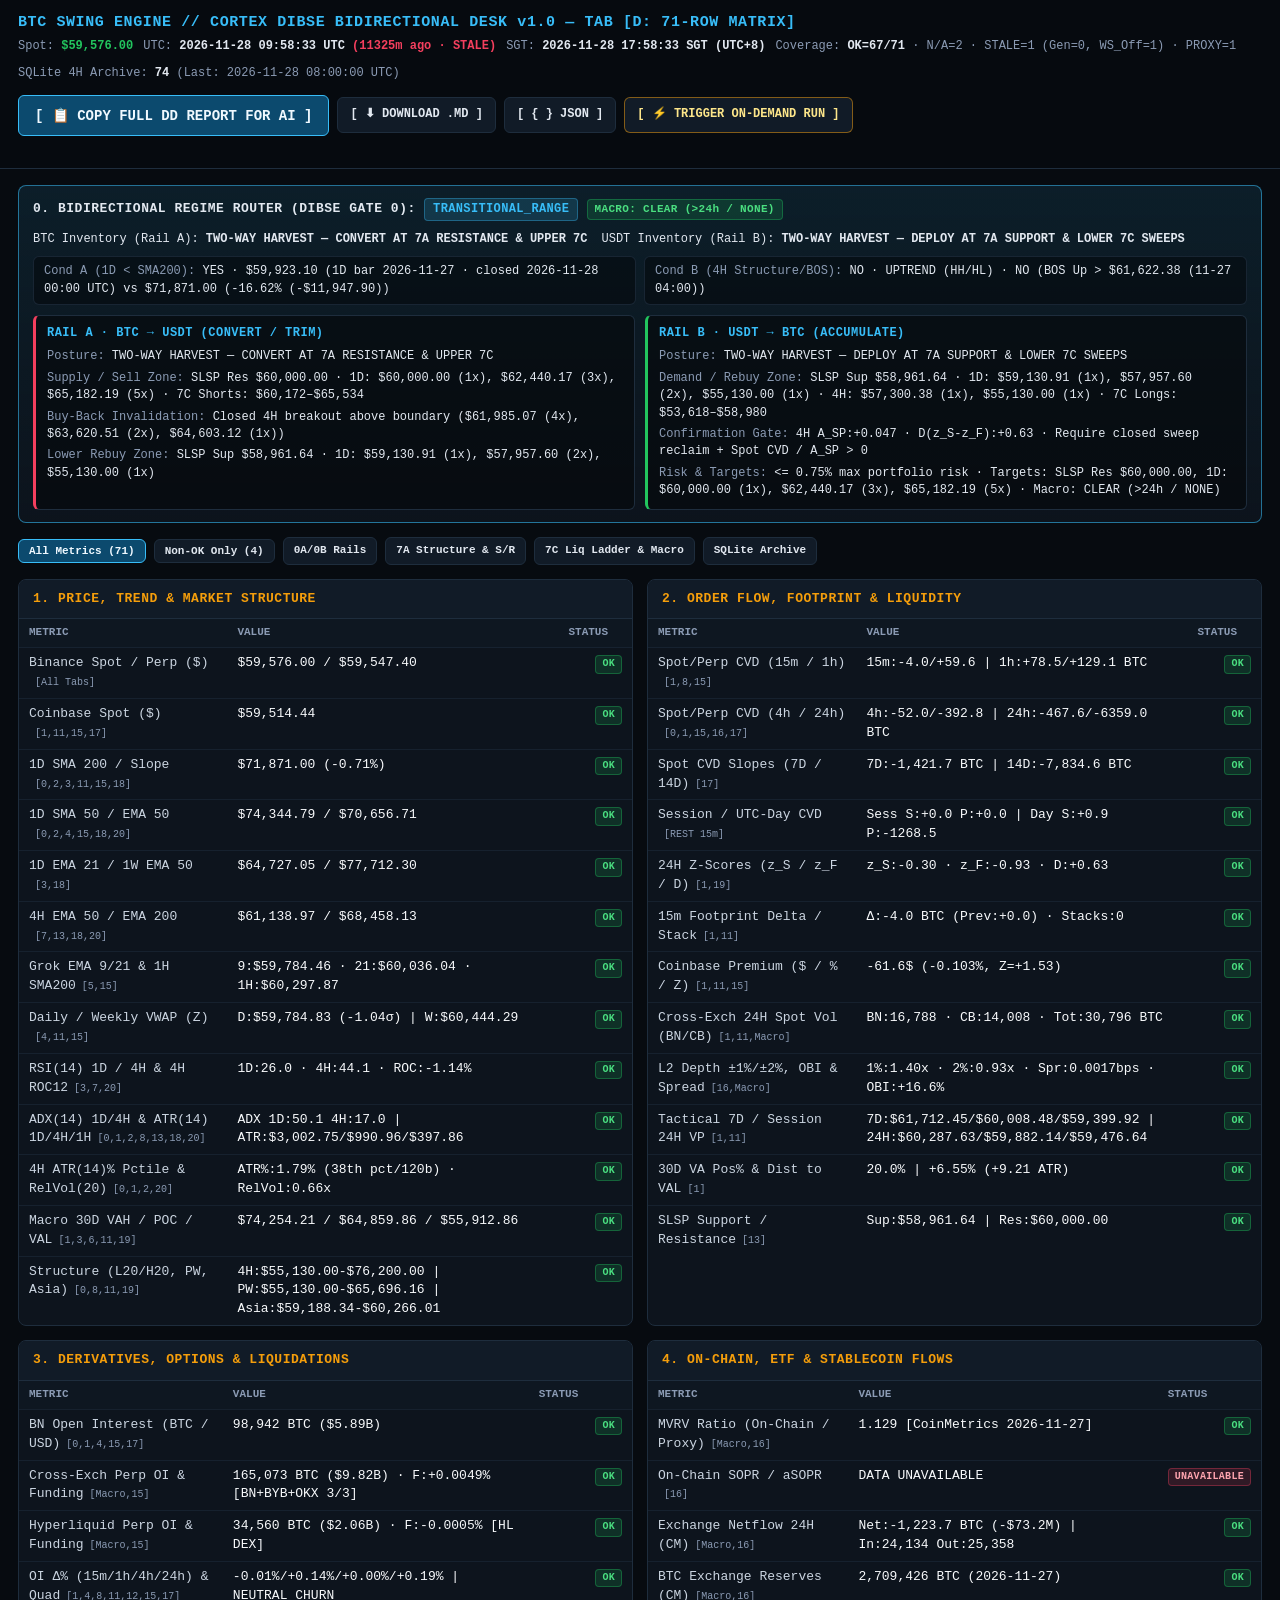
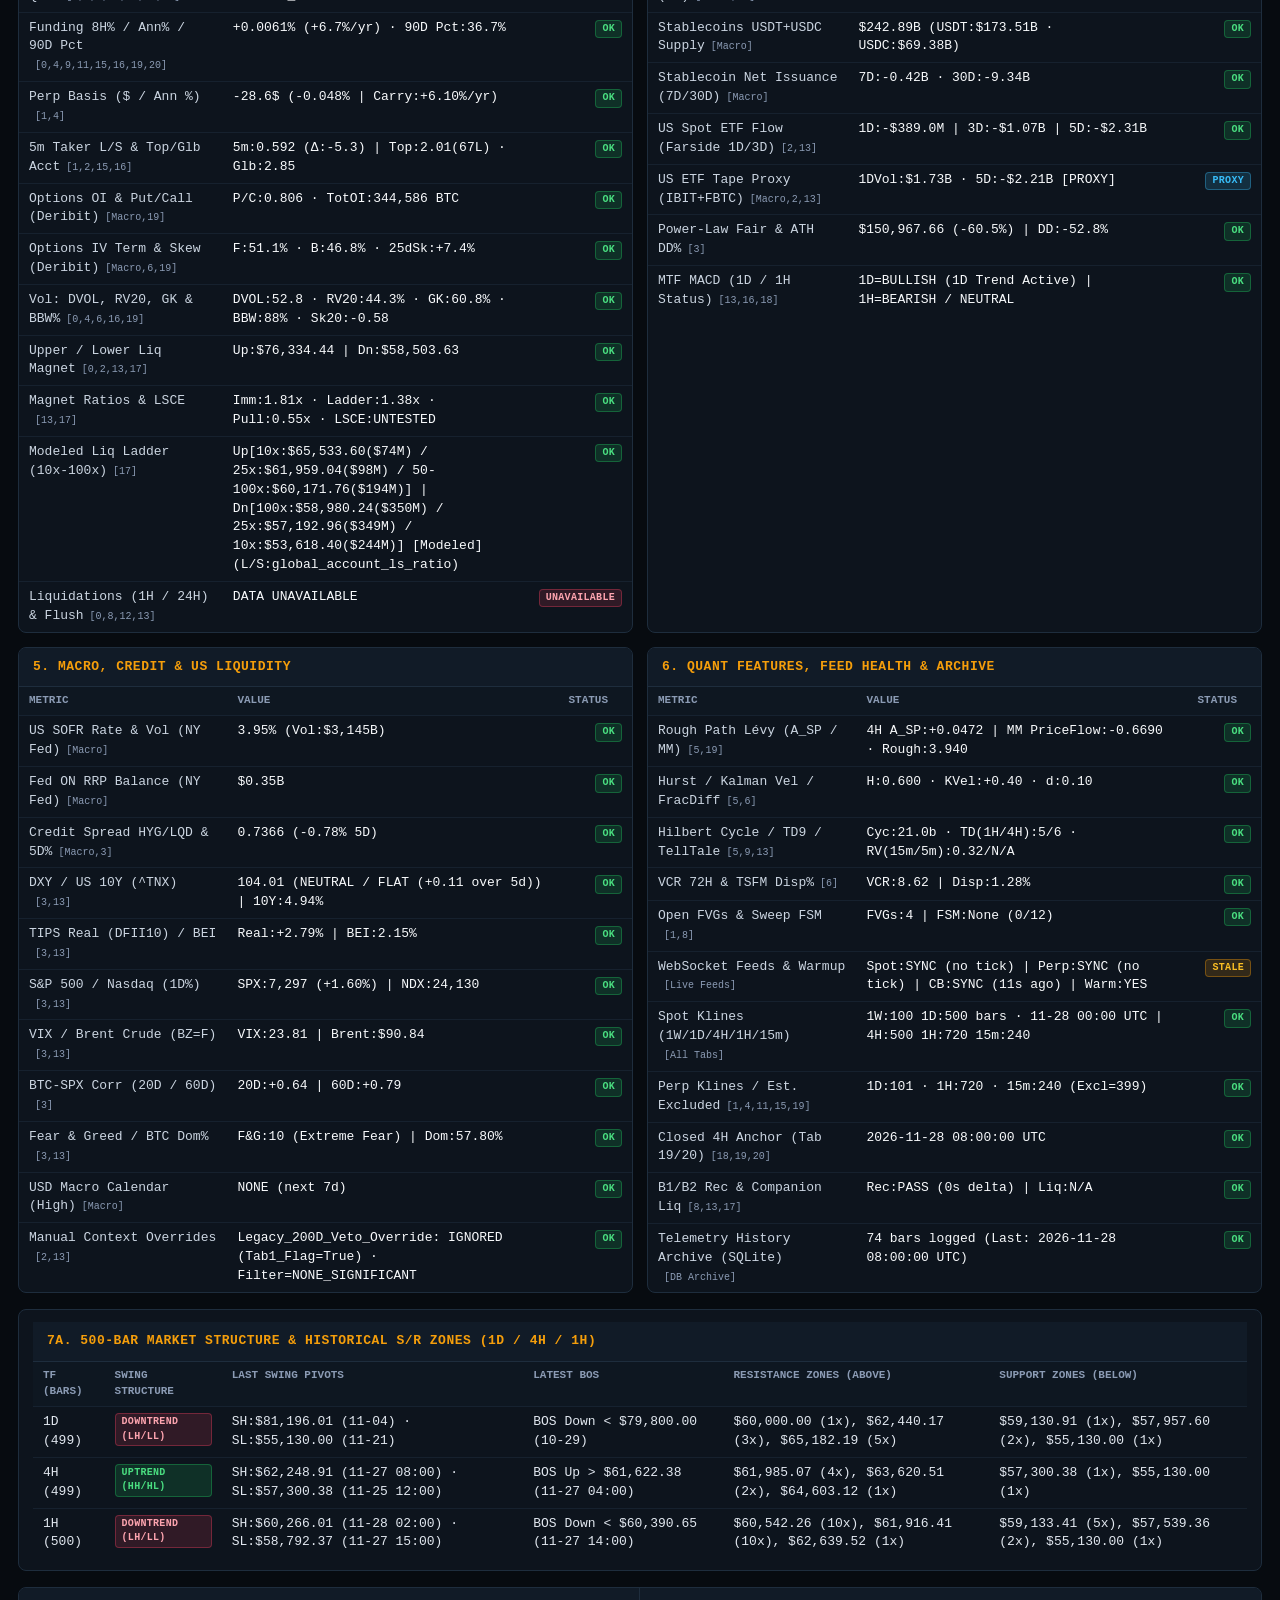
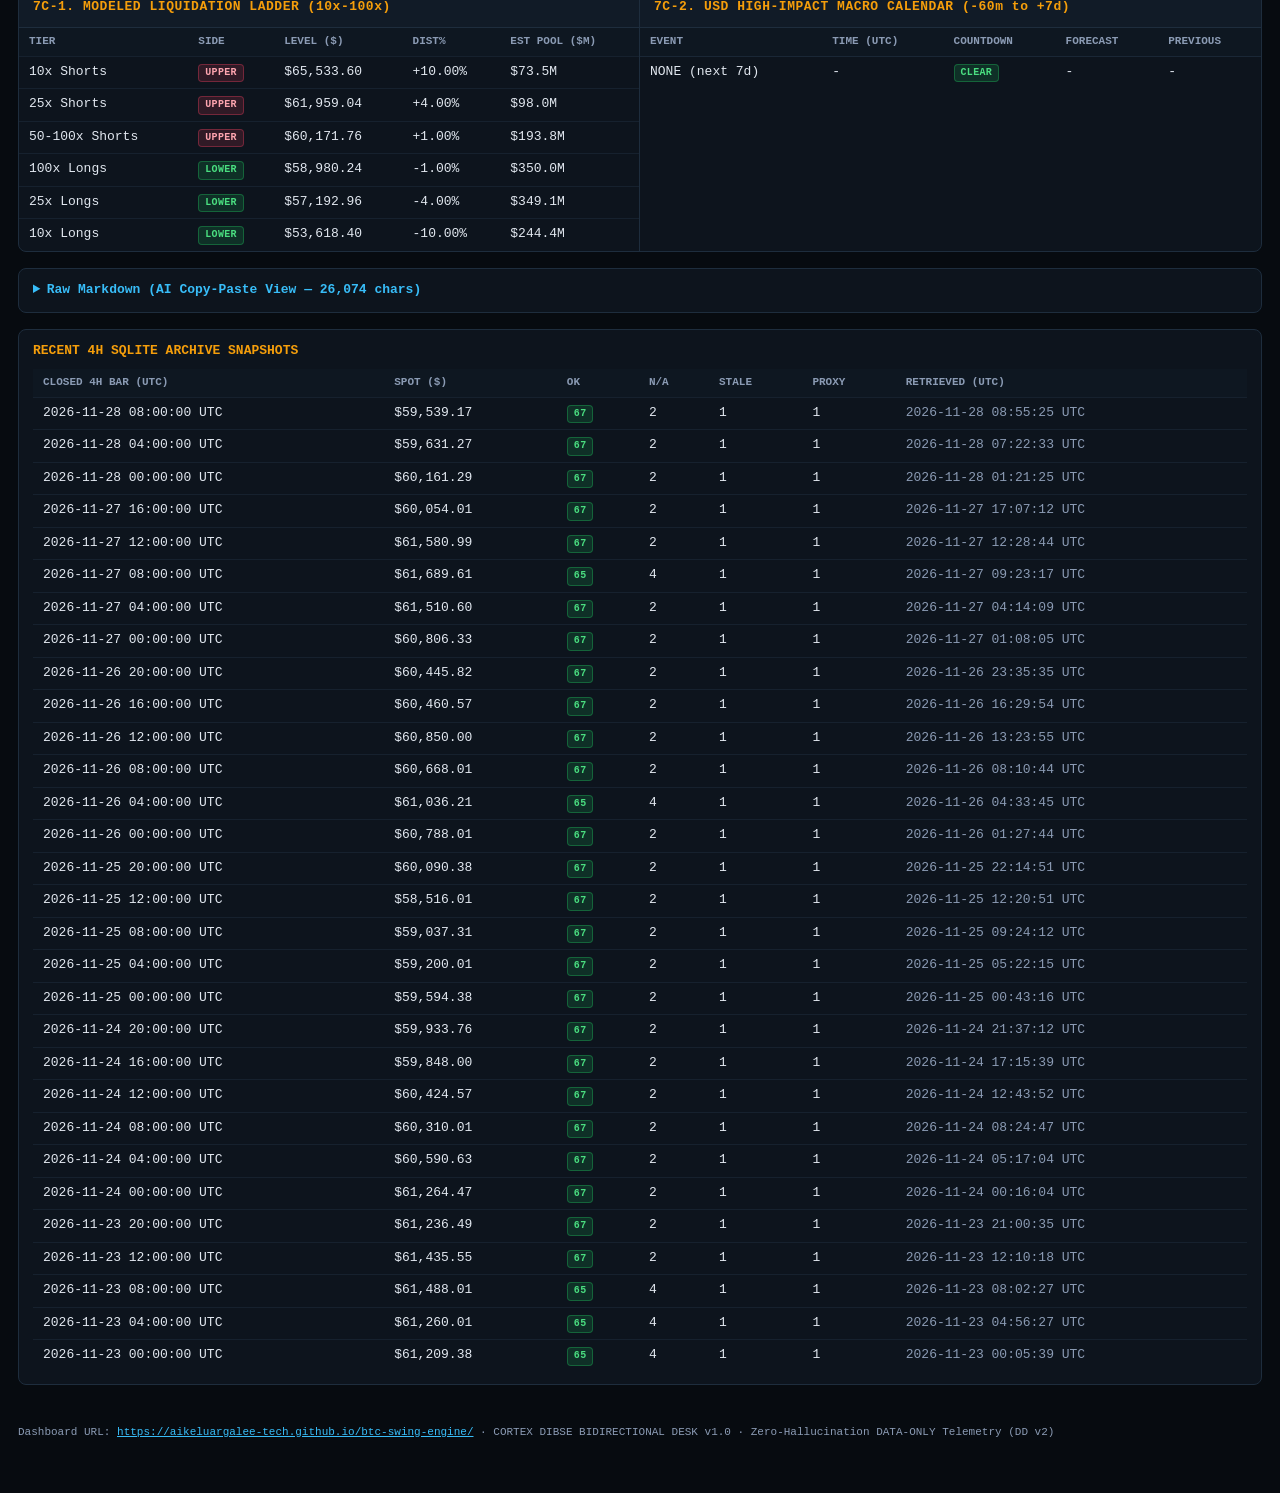
==== commit 68ca4c64: "chore(dd-hub): update Tab D dashboard & 4H telemetry snapshot [skip ci]" ====
--- a/docs/index.html
+++ b/docs/index.html
@@ -374,9 +374,9 @@
     <div class="brand">
       <div class="brand-title">BTC SWING ENGINE // CORTEX DIBSE BIDIRECTIONAL DESK v1.0 — TAB [D: 71-ROW MATRIX]</div>
       <div class="meta-line">
-        <span>Spot: <span class="spot-pill">$59,539.17</span></span>
-        <span>UTC: <strong>2026-11-28 08:55:25 UTC</strong> <span id="snapshot-age"></span></span>
-        <span>SGT: <strong>2026-11-28 16:55:25 SGT (UTC+8)</strong></span>
+        <span>Spot: <span class="spot-pill">$59,576.00</span></span>
+        <span>UTC: <strong>2026-11-28 09:58:33 UTC</strong> <span id="snapshot-age"></span></span>
+        <span>SGT: <strong>2026-11-28 17:58:33 SGT (UTC+8)</strong></span>
         <span>Coverage: <strong>OK=67/71</strong> · N/A=2 · STALE=1 (Gen=0, WS_Off=1) · PROXY=1</span>
         <span>SQLite 4H Archive: <strong>74</strong> (Last: 2026-11-28 08:00:00 UTC)</span>
       </div>
@@ -395,7 +395,7 @@
 </header>
 
 <main>
-  <section id="veto" class="veto-banner veto-range"><div class="veto-head"><div class="veto-title">0. BIDIRECTIONAL REGIME ROUTER (DIBSE GATE 0): <span class="badge badge-proxy" style="font-size:12px;padding:2px 8px;">TRANSITIONAL_RANGE</span> <span class="badge badge-ok" style="font-size:11px;padding:2px 7px;">MACRO: CLEAR (&gt;24h / NONE)</span></div><div class="veto-posture"><span>BTC Inventory (Rail A): <strong>TWO-WAY HARVEST — CONVERT AT 7A RESISTANCE &amp; UPPER 7C</strong></span><span>USDT Inventory (Rail B): <strong>TWO-WAY HARVEST — DEPLOY AT 7A SUPPORT &amp; LOWER 7C SWEEPS</strong></span></div></div><div class="veto-grid"><div class="veto-cell"><span class="dim">Cond A (1D &lt; SMA200):</span> <code>YES</code> · <code>$59,923.10 (1D bar 2026-11-27 · closed 2026-11-28 00:00 UTC)</code> vs <code>$71,871.00</code> (<code>-16.62% (-$11,947.90)</code>)</div><div class="veto-cell"><span class="dim">Cond B (4H Structure/BOS):</span> <code>NO</code> · <code>UPTREND (HH/HL)</code> · <code>NO (BOS Up &gt; $61,622.38 (11-27 04:00))</code></div></div><div id="rails-0" class="rails-grid"><div class="rail-card rail-a"><div class="rail-title">RAIL A · BTC &rarr; USDT (CONVERT / TRIM)</div><div class="rail-row"><span class="dim">Posture:</span> <code>TWO-WAY HARVEST — CONVERT AT 7A RESISTANCE &amp; UPPER 7C</code></div><div class="rail-row"><span class="dim">Supply / Sell Zone:</span> <code>SLSP Res $60,000.00 · 1D: $60,000.00 (1x), $62,440.17 (3x), $65,182.19 (5x) · 7C Shorts: $60,135–$65,493</code></div><div class="rail-row"><span class="dim">Buy-Back Invalidation:</span> <code>Closed 4H breakout above boundary ($61,985.07 (4x), $63,620.51 (2x), $64,603.12 (1x))</code></div><div class="rail-row"><span class="dim">Lower Rebuy Zone:</span> <code>SLSP Sup $58,961.64 · 1D: $59,130.91 (1x), $57,957.60 (2x), $55,130.00 (1x)</code></div></div><div class="rail-card rail-b"><div class="rail-title">RAIL B · USDT &rarr; BTC (ACCUMULATE)</div><div class="rail-row"><span class="dim">Posture:</span> <code>TWO-WAY HARVEST — DEPLOY AT 7A SUPPORT &amp; LOWER 7C SWEEPS</code></div><div class="rail-row"><span class="dim">Demand / Rebuy Zone:</span> <code>SLSP Sup $58,961.64 · 1D: $59,130.91 (1x), $57,957.60 (2x), $55,130.00 (1x) · 4H: $57,300.38 (1x), $55,130.00 (1x) · 7C Longs: $53,585–$58,944</code></div><div class="rail-row"><span class="dim">Confirmation Gate:</span> <code>4H A_SP:+0.047 · D(z_S-z_F):+0.63 · Require closed sweep reclaim + Spot CVD / A_SP &gt; 0</code></div><div class="rail-row"><span class="dim">Risk &amp; Targets:</span> <code>&lt;= 0.75% max portfolio risk · Targets: SLSP Res $60,000.00, 1D: $60,000.00 (1x), $62,440.17 (3x), $65,182.19 (5x) · Macro: CLEAR (&gt;24h / NONE)</code></div></div></div></section>
+  <section id="veto" class="veto-banner veto-range"><div class="veto-head"><div class="veto-title">0. BIDIRECTIONAL REGIME ROUTER (DIBSE GATE 0): <span class="badge badge-proxy" style="font-size:12px;padding:2px 8px;">TRANSITIONAL_RANGE</span> <span class="badge badge-ok" style="font-size:11px;padding:2px 7px;">MACRO: CLEAR (&gt;24h / NONE)</span></div><div class="veto-posture"><span>BTC Inventory (Rail A): <strong>TWO-WAY HARVEST — CONVERT AT 7A RESISTANCE &amp; UPPER 7C</strong></span><span>USDT Inventory (Rail B): <strong>TWO-WAY HARVEST — DEPLOY AT 7A SUPPORT &amp; LOWER 7C SWEEPS</strong></span></div></div><div class="veto-grid"><div class="veto-cell"><span class="dim">Cond A (1D &lt; SMA200):</span> <code>YES</code> · <code>$59,923.10 (1D bar 2026-11-27 · closed 2026-11-28 00:00 UTC)</code> vs <code>$71,871.00</code> (<code>-16.62% (-$11,947.90)</code>)</div><div class="veto-cell"><span class="dim">Cond B (4H Structure/BOS):</span> <code>NO</code> · <code>UPTREND (HH/HL)</code> · <code>NO (BOS Up &gt; $61,622.38 (11-27 04:00))</code></div></div><div id="rails-0" class="rails-grid"><div class="rail-card rail-a"><div class="rail-title">RAIL A · BTC &rarr; USDT (CONVERT / TRIM)</div><div class="rail-row"><span class="dim">Posture:</span> <code>TWO-WAY HARVEST — CONVERT AT 7A RESISTANCE &amp; UPPER 7C</code></div><div class="rail-row"><span class="dim">Supply / Sell Zone:</span> <code>SLSP Res $60,000.00 · 1D: $60,000.00 (1x), $62,440.17 (3x), $65,182.19 (5x) · 7C Shorts: $60,172–$65,534</code></div><div class="rail-row"><span class="dim">Buy-Back Invalidation:</span> <code>Closed 4H breakout above boundary ($61,985.07 (4x), $63,620.51 (2x), $64,603.12 (1x))</code></div><div class="rail-row"><span class="dim">Lower Rebuy Zone:</span> <code>SLSP Sup $58,961.64 · 1D: $59,130.91 (1x), $57,957.60 (2x), $55,130.00 (1x)</code></div></div><div class="rail-card rail-b"><div class="rail-title">RAIL B · USDT &rarr; BTC (ACCUMULATE)</div><div class="rail-row"><span class="dim">Posture:</span> <code>TWO-WAY HARVEST — DEPLOY AT 7A SUPPORT &amp; LOWER 7C SWEEPS</code></div><div class="rail-row"><span class="dim">Demand / Rebuy Zone:</span> <code>SLSP Sup $58,961.64 · 1D: $59,130.91 (1x), $57,957.60 (2x), $55,130.00 (1x) · 4H: $57,300.38 (1x), $55,130.00 (1x) · 7C Longs: $53,618–$58,980</code></div><div class="rail-row"><span class="dim">Confirmation Gate:</span> <code>4H A_SP:+0.047 · D(z_S-z_F):+0.63 · Require closed sweep reclaim + Spot CVD / A_SP &gt; 0</code></div><div class="rail-row"><span class="dim">Risk &amp; Targets:</span> <code>&lt;= 0.75% max portfolio risk · Targets: SLSP Res $60,000.00, 1D: $60,000.00 (1x), $62,440.17 (3x), $65,182.19 (5x) · Macro: CLEAR (&gt;24h / NONE)</code></div></div></div></section>
 
   <div class="toolbar">
     <button id="flt-all" class="btn btn-filter is-active" type="button">All Metrics (71)</button>
@@ -407,19 +407,19 @@
   </div>
 
   <div class="grid">
-    <section class="panel-card"><h2>1. PRICE, TREND &amp; MARKET STRUCTURE</h2><div class="table-wrap"><table><thead><tr><th>Metric</th><th>Value</th><th>Status</th></tr></thead><tbody><tr class="metric-row" data-status="OK"><td class="col-metric">Binance Spot / Perp ($)<span class="tabs-tag">[All Tabs]</span></td><td class="col-val"><code>$59,539.17 / $59,515.20</code></td><td class="col-st"><span class="badge badge-ok">OK</span></td></tr><tr class="metric-row" data-status="OK"><td class="col-metric">Coinbase Spot ($)<span class="tabs-tag">[1,11,15,17]</span></td><td class="col-val"><code>$59,477.09</code></td><td class="col-st"><span class="badge badge-ok">OK</span></td></tr><tr class="metric-row" data-status="OK"><td class="col-metric">1D SMA 200 / Slope<span class="tabs-tag">[0,2,3,11,15,18]</span></td><td class="col-val"><code>$71,871.00 (-0.71%)</code></td><td class="col-st"><span class="badge badge-ok">OK</span></td></tr><tr class="metric-row" data-status="OK"><td class="col-metric">1D SMA 50 / EMA 50<span class="tabs-tag">[0,2,4,15,18,20]</span></td><td class="col-val"><code>$74,344.79 / $70,655.27</code></td><td class="col-st"><span class="badge badge-ok">OK</span></td></tr><tr class="metric-row" data-status="OK"><td class="col-metric">1D EMA 21 / 1W EMA 50<span class="tabs-tag">[3,18]</span></td><td class="col-val"><code>$64,723.70 / $77,712.30</code></td><td class="col-st"><span class="badge badge-ok">OK</span></td></tr><tr class="metric-row" data-status="OK"><td class="col-metric">4H EMA 50 / EMA 200<span class="tabs-tag">[7,13,18,20]</span></td><td class="col-val"><code>$61,138.97 / $68,458.13</code></td><td class="col-st"><span class="badge badge-ok">OK</span></td></tr><tr class="metric-row" data-status="OK"><td class="col-metric">Grok EMA 9/21 &amp; 1H SMA200<span class="tabs-tag">[5,15]</span></td><td class="col-val"><code>9:$59,829.94 · 21:$60,079.02 · 1H:$60,307.72</code></td><td class="col-st"><span class="badge badge-ok">OK</span></td></tr><tr class="metric-row" data-status="OK"><td class="col-metric">Daily / Weekly VWAP (Z)<span class="tabs-tag">[4,11,15]</span></td><td class="col-val"><code>D:$59,814.97 (-1.37σ) | W:$60,426.70</code></td><td class="col-st"><span class="badge badge-ok">OK</span></td></tr><tr class="metric-row" data-status="OK"><td class="col-metric">RSI(14) 1D / 4H &amp; 4H ROC12<span class="tabs-tag">[3,7,20]</span></td><td class="col-val"><code>1D:25.9 · 4H:44.1 · ROC:-1.14%</code></td><td class="col-st"><span class="badge badge-ok">OK</span></td></tr><tr class="metric-row" data-status="OK"><td class="col-metric">ADX(14) 1D/4H &amp; ATR(14) 1D/4H/1H<span class="tabs-tag">[0,1,2,8,13,18,20]</span></td><td class="col-val"><code>ADX 1D:50.1 4H:17.0 | ATR:$3,002.75/$990.96/$409.79</code></td><td class="col-st"><span class="badge badge-ok">OK</span></td></tr><tr class="metric-row" data-status="OK"><td class="col-metric">4H ATR(14)% Pctile &amp; RelVol(20)<span class="tabs-tag">[0,1,2,20]</span></td><td class="col-val"><code>ATR%:1.79% (38th pct/120b) · RelVol:0.66x</code></td><td class="col-st"><span class="badge badge-ok">OK</span></td></tr><tr class="metric-row" data-status="OK"><td class="col-metric">Macro 30D VAH / POC / VAL<span class="tabs-tag">[1,3,6,11,19]</span></td><td class="col-val"><code>$74,254.21 / $64,859.86 / $55,912.86</code></td><td class="col-st"><span class="badge badge-ok">OK</span></td></tr><tr class="metric-row" data-status="OK"><td class="col-metric">Structure (L20/H20, PW, Asia)<span class="tabs-tag">[0,8,11,19]</span></td><td class="col-val"><code>4H:$55,130.00-$76,200.00 | PW:$55,130.00-$65,696.16 | Asia:$59,188.34-$60,266.01</code></td><td class="col-st"><span class="badge badge-ok">OK</span></td></tr></tbody></table></div></section><section class="panel-card"><h2>2. ORDER FLOW, FOOTPRINT &amp; LIQUIDITY</h2><div class="table-wrap"><table><thead><tr><th>Metric</th><th>Value</th><th>Status</th></tr></thead><tbody><tr class="metric-row" data-status="OK"><td class="col-metric">Spot/Perp CVD (15m / 1h)<span class="tabs-tag">[1,8,15]</span></td><td class="col-val"><code>15m:-3.5/-121.3 | 1h:-112.1/-628.2 BTC</code></td><td class="col-st"><span class="badge badge-ok">OK</span></td></tr><tr class="metric-row" data-status="OK"><td class="col-metric">Spot/Perp CVD (4h / 24h)<span class="tabs-tag">[0,1,15,16,17]</span></td><td class="col-val"><code>4h:-176.9/+1454.7 | 24h:-526.6/-3818.2 BTC</code></td><td class="col-st"><span class="badge badge-ok">OK</span></td></tr><tr class="metric-row" data-status="OK"><td class="col-metric">Spot CVD Slopes (7D / 14D)<span class="tabs-tag">[17]</span></td><td class="col-val"><code>7D:-1,421.7 BTC | 14D:-7,834.6 BTC</code></td><td class="col-st"><span class="badge badge-ok">OK</span></td></tr><tr class="metric-row" data-status="OK"><td class="col-metric">Session / UTC-Day CVD<span class="tabs-tag">[REST 15m]</span></td><td class="col-val"><code>Sess S:+0.0 P:+0.0 | Day S:-75.6 P:-1344.7</code></td><td class="col-st"><span class="badge badge-ok">OK</span></td></tr><tr class="metric-row" data-status="OK"><td class="col-metric">24H Z-Scores (z_S / z_F / D)<span class="tabs-tag">[1,19]</span></td><td class="col-val"><code>z_S:-0.30 · z_F:-0.93 · D:+0.63</code></td><td class="col-st"><span class="badge badge-ok">OK</span></td></tr><tr class="metric-row" data-status="OK"><td class="col-metric">15m Footprint Delta / Stack<span class="tabs-tag">[1,11]</span></td><td class="col-val"><code>Δ:-3.5 BTC (Prev:+0.0) · Stacks:0</code></td><td class="col-st"><span class="badge badge-ok">OK</span></td></tr><tr class="metric-row" data-status="OK"><td class="col-metric">Coinbase Premium ($ / % / Z)<span class="tabs-tag">[1,11,15]</span></td><td class="col-val"><code>-62.1$ (-0.104%, Z=+1.48)</code></td><td class="col-st"><span class="badge badge-ok">OK</span></td></tr><tr class="metric-row" data-status="OK"><td class="col-metric">Cross-Exch 24H Spot Vol (BN/CB)<span class="tabs-tag">[1,11,Macro]</span></td><td class="col-val"><code>BN:16,692 · CB:14,044 · Tot:30,736 BTC</code></td><td class="col-st"><span class="badge badge-ok">OK</span></td></tr><tr class="metric-row" data-status="OK"><td class="col-metric">L2 Depth ±1%/±2%, OBI &amp; Spread<span class="tabs-tag">[16,Macro]</span></td><td class="col-val"><code>1%:1.42x · 2%:0.96x · Spr:0.0017bps · OBI:+17.4%</code></td><td class="col-st"><span class="badge badge-ok">OK</span></td></tr><tr class="metric-row" data-status="OK"><td class="col-metric">Tactical 7D / Session 24H VP<span class="tabs-tag">[1,11]</span></td><td class="col-val"><code>7D:$61,712.45/$60,008.48/$59,339.06 | 24H:$60,301.40/$59,892.17/$59,380.64</code></td><td class="col-st"><span class="badge badge-ok">OK</span></td></tr><tr class="metric-row" data-status="OK"><td class="col-metric">30D VA Pos% &amp; Dist to VAL<span class="tabs-tag">[1]</span></td><td class="col-val"><code>19.8% | +6.49% (+8.85 ATR)</code></td><td class="col-st"><span class="badge badge-ok">OK</span></td></tr><tr class="metric-row" data-status="OK"><td class="col-metric">SLSP Support / Resistance<span class="tabs-tag">[13]</span></td><td class="col-val"><code>Sup:$58,961.64 | Res:$60,000.00</code></td><td class="col-st"><span class="badge badge-ok">OK</span></td></tr></tbody></table></div></section><section class="panel-card"><h2>3. DERIVATIVES, OPTIONS &amp; LIQUIDATIONS</h2><div class="table-wrap"><table><thead><tr><th>Metric</th><th>Value</th><th>Status</th></tr></thead><tbody><tr class="metric-row" data-status="OK"><td class="col-metric">BN Open Interest (BTC / USD)<span class="tabs-tag">[0,1,4,15,17]</span></td><td class="col-val"><code>99,589 BTC ($5.93B)</code></td><td class="col-st"><span class="badge badge-ok">OK</span></td></tr><tr class="metric-row" data-status="OK"><td class="col-metric">Cross-Exch Perp OI &amp; Funding<span class="tabs-tag">[Macro,15]</span></td><td class="col-val"><code>165,619 BTC ($9.86B) · F:+0.0057% [BN+BYB+OKX 3/3]</code></td><td class="col-st"><span class="badge badge-ok">OK</span></td></tr><tr class="metric-row" data-status="OK"><td class="col-metric">Hyperliquid Perp OI &amp; Funding<span class="tabs-tag">[Macro,15]</span></td><td class="col-val"><code>34,604 BTC ($2.06B) · F:-0.0018% [HL DEX]</code></td><td class="col-st"><span class="badge badge-ok">OK</span></td></tr><tr class="metric-row" data-status="OK"><td class="col-metric">OI Δ% (15m/1h/4h/24h) &amp; Quad<span class="tabs-tag">[1,4,8,11,12,15,17]</span></td><td class="col-val"><code>-0.36%/-0.42%/-0.19%/+0.15% | LONG_LIQUIDATION_FLUSH (Price Down / OI Down)</code></td><td class="col-st"><span class="badge badge-ok">OK</span></td></tr><tr class="metric-row" data-status="OK"><td class="col-metric">Funding 8H% / Ann% / 90D Pct<span class="tabs-tag">[0,4,9,11,15,16,19,20]</span></td><td class="col-val"><code>+0.0065% (+7.2%/yr) · 90D Pct:36.7%</code></td><td class="col-st"><span class="badge badge-ok">OK</span></td></tr><tr class="metric-row" data-status="OK"><td class="col-metric">Perp Basis ($ / Ann %)<span class="tabs-tag">[1,4]</span></td><td class="col-val"><code>-24.0$ (-0.040% | Carry:+6.70%/yr)</code></td><td class="col-st"><span class="badge badge-ok">OK</span></td></tr><tr class="metric-row" data-status="OK"><td class="col-metric">5m Taker L/S &amp; Top/Glb Acct<span class="tabs-tag">[1,2,15,16]</span></td><td class="col-val"><code>5m:0.529 (Δ:-103.2) | Top:1.98(66L) · Glb:2.84</code></td><td class="col-st"><span class="badge badge-ok">OK</span></td></tr><tr class="metric-row" data-status="OK"><td class="col-metric">Options OI &amp; Put/Call (Deribit)<span class="tabs-tag">[Macro,19]</span></td><td class="col-val"><code>P/C:0.806 · TotOI:344,549 BTC</code></td><td class="col-st"><span class="badge badge-ok">OK</span></td></tr><tr class="metric-row" data-status="OK"><td class="col-metric">Options IV Term &amp; Skew (Deribit)<span class="tabs-tag">[Macro,6,19]</span></td><td class="col-val"><code>F:51.3% · B:46.9% · 25dSk:+7.4%</code></td><td class="col-st"><span class="badge badge-ok">OK</span></td></tr><tr class="metric-row" data-status="OK"><td class="col-metric">Vol: DVOL, RV20, GK &amp; BBW%<span class="tabs-tag">[0,4,6,16,19]</span></td><td class="col-val"><code>DVOL:52.9 · RV20:44.3% · GK:60.8% · BBW:88% · Sk20:-0.57</code></td><td class="col-st"><span class="badge badge-ok">OK</span></td></tr><tr class="metric-row" data-status="OK"><td class="col-metric">Upper / Lower Liq Magnet<span class="tabs-tag">[0,2,13,17]</span></td><td class="col-val"><code>Up:$76,334.44 | Dn:$58,467.46</code></td><td class="col-st"><span class="badge badge-ok">OK</span></td></tr><tr class="metric-row" data-status="OK"><td class="col-metric">Magnet Ratios &amp; LSCE<span class="tabs-tag">[13,17]</span></td><td class="col-val"><code>Imm:1.81x · Ladder:1.38x · Pull:0.55x · LSCE:UNTESTED</code></td><td class="col-st"><span class="badge badge-ok">OK</span></td></tr><tr class="metric-row" data-status="OK"><td class="col-metric">Modeled Liq Ladder (10x-100x)<span class="tabs-tag">[17]</span></td><td class="col-val"><code>Up[10x:$65,493.09($74M) / 25x:$61,920.74($99M) / 50-100x:$60,134.56($194M)] | Dn[100x:$58,943.78($350M) / 25x:$57,157.60($351M) / 10x:$53,585.25($246M)] [Modeled] (L/S:global_account_ls_ratio)</code></td><td class="col-st"><span class="badge badge-ok">OK</span></td></tr><tr class="metric-row" data-status="UNAVAILABLE"><td class="col-metric">Liquidations (1H / 24H) &amp; Flush<span class="tabs-tag">[0,8,12,13]</span></td><td class="col-val"><code>DATA UNAVAILABLE</code></td><td class="col-st"><span class="badge badge-unavail">UNAVAILABLE</span></td></tr></tbody></table></div></section><section class="panel-card"><h2>4. ON-CHAIN, ETF &amp; STABLECOIN FLOWS</h2><div class="table-wrap"><table><thead><tr><th>Metric</th><th>Value</th><th>Status</th></tr></thead><tbody><tr class="metric-row" data-status="OK"><td class="col-metric">MVRV Ratio (On-Chain / Proxy)<span class="tabs-tag">[Macro,16]</span></td><td class="col-val"><code>1.129 [CoinMetrics 2026-11-27]</code></td><td class="col-st"><span class="badge badge-ok">OK</span></td></tr><tr class="metric-row" data-status="UNAVAILABLE"><td class="col-metric">On-Chain SOPR / aSOPR<span class="tabs-tag">[16]</span></td><td class="col-val"><code>DATA UNAVAILABLE</code></td><td class="col-st"><span class="badge badge-unavail">UNAVAILABLE</span></td></tr><tr class="metric-row" data-status="OK"><td class="col-metric">Exchange Netflow 24H (CM)<span class="tabs-tag">[Macro,16]</span></td><td class="col-val"><code>Net:-1,223.7 BTC (-$73.2M) | In:24,134 Out:25,358</code></td><td class="col-st"><span class="badge badge-ok">OK</span></td></tr><tr class="metric-row" data-status="OK"><td class="col-metric">BTC Exchange Reserves (CM)<span class="tabs-tag">[Macro,16]</span></td><td class="col-val"><code>2,709,426 BTC (2026-11-27)</code></td><td class="col-st"><span class="badge badge-ok">OK</span></td></tr><tr class="metric-row" data-status="OK"><td class="col-metric">Stablecoins USDT+USDC Supply<span class="tabs-tag">[Macro]</span></td><td class="col-val"><code>$242.87B (USDT:$173.49B · USDC:$69.38B)</code></td><td class="col-st"><span class="badge badge-ok">OK</span></td></tr><tr class="metric-row" data-status="OK"><td class="col-metric">Stablecoin Net Issuance (7D/30D)<span class="tabs-tag">[Macro]</span></td><td class="col-val"><code>7D:-0.41B · 30D:-9.33B</code></td><td class="col-st"><span class="badge badge-ok">OK</span></td></tr><tr class="metric-row" data-status="OK"><td class="col-metric">US Spot ETF Flow (Farside 1D/3D)<span class="tabs-tag">[2,13]</span></td><td class="col-val"><code>1D:-$389.0M | 3D:-$1.07B | 5D:-$2.31B</code></td><td class="col-st"><span class="badge badge-ok">OK</span></td></tr><tr class="metric-row" data-status="PROXY"><td class="col-metric">US ETF Tape Proxy (IBIT+FBTC)<span class="tabs-tag">[Macro,2,13]</span></td><td class="col-val"><code>1DVol:$1.73B · 5D:-$2.21B [PROXY]</code></td><td class="col-st"><span class="badge badge-proxy">PROXY</span></td></tr><tr class="metric-row" data-status="OK"><td class="col-metric">Power-Law Fair &amp; ATH DD%<span class="tabs-tag">[3]</span></td><td class="col-val"><code>$150,961.91 (-60.6%) | DD:-52.8%</code></td><td class="col-st"><span class="badge badge-ok">OK</span></td></tr><tr class="metric-row" data-status="OK"><td class="col-metric">MTF MACD (1D / 1H Status)<span class="tabs-tag">[13,16,18]</span></td><td class="col-val"><code>1D=BULLISH (1D Trend Active) | 1H=BEARISH / NEUTRAL</code></td><td class="col-st"><span class="badge badge-ok">OK</span></td></tr></tbody></table></div></section><section class="panel-card"><h2>5. MACRO, CREDIT &amp; US LIQUIDITY</h2><div class="table-wrap"><table><thead><tr><th>Metric</th><th>Value</th><th>Status</th></tr></thead><tbody><tr class="metric-row" data-status="OK"><td class="col-metric">US SOFR Rate &amp; Vol (NY Fed)<span class="tabs-tag">[Macro]</span></td><td class="col-val"><code>3.95% (Vol:$3,145B)</code></td><td class="col-st"><span class="badge badge-ok">OK</span></td></tr><tr class="metric-row" data-status="OK"><td class="col-metric">Fed ON RRP Balance (NY Fed)<span class="tabs-tag">[Macro]</span></td><td class="col-val"><code>$0.35B</code></td><td class="col-st"><span class="badge badge-ok">OK</span></td></tr><tr class="metric-row" data-status="OK"><td class="col-metric">Credit Spread HYG/LQD &amp; 5D%<span class="tabs-tag">[Macro,3]</span></td><td class="col-val"><code>0.7366 (-0.78% 5D)</code></td><td class="col-st"><span class="badge badge-ok">OK</span></td></tr><tr class="metric-row" data-status="OK"><td class="col-metric">DXY / US 10Y (^TNX)<span class="tabs-tag">[3,13]</span></td><td class="col-val"><code>104.01 (NEUTRAL / FLAT (+0.11 over 5d)) | 10Y:4.94%</code></td><td class="col-st"><span class="badge badge-ok">OK</span></td></tr><tr class="metric-row" data-status="OK"><td class="col-metric">TIPS Real (DFII10) / BEI<span class="tabs-tag">[3,13]</span></td><td class="col-val"><code>Real:+2.79% | BEI:2.15%</code></td><td class="col-st"><span class="badge badge-ok">OK</span></td></tr><tr class="metric-row" data-status="OK"><td class="col-metric">S&amp;P 500 / Nasdaq (1D%)<span class="tabs-tag">[3,13]</span></td><td class="col-val"><code>SPX:7,297 (+1.60%) | NDX:24,130</code></td><td class="col-st"><span class="badge badge-ok">OK</span></td></tr><tr class="metric-row" data-status="OK"><td class="col-metric">VIX / Brent Crude (BZ=F)<span class="tabs-tag">[3,13]</span></td><td class="col-val"><code>VIX:23.81 | Brent:$90.84</code></td><td class="col-st"><span class="badge badge-ok">OK</span></td></tr><tr class="metric-row" data-status="OK"><td class="col-metric">BTC-SPX Corr (20D / 60D)<span class="tabs-tag">[3]</span></td><td class="col-val"><code>20D:+0.64 | 60D:+0.79</code></td><td class="col-st"><span class="badge badge-ok">OK</span></td></tr><tr class="metric-row" data-status="OK"><td class="col-metric">Fear &amp; Greed / BTC Dom%<span class="tabs-tag">[3,13]</span></td><td class="col-val"><code>F&amp;G:10 (Extreme Fear) | Dom:57.80%</code></td><td class="col-st"><span class="badge badge-ok">OK</span></td></tr><tr class="metric-row" data-status="OK"><td class="col-metric">USD Macro Calendar (High)<span class="tabs-tag">[Macro]</span></td><td class="col-val"><code>NONE (next 7d)</code></td><td class="col-st"><span class="badge badge-ok">OK</span></td></tr><tr class="metric-row" data-status="OK"><td class="col-metric">Manual Context Overrides<span class="tabs-tag">[2,13]</span></td><td class="col-val"><code>Legacy_200D_Veto_Override: IGNORED (Tab1_Flag=True) · Filter=NONE_SIGNIFICANT</code></td><td class="col-st"><span class="badge badge-ok">OK</span></td></tr></tbody></table></div></section><section class="panel-card"><h2>6. QUANT FEATURES, FEED HEALTH &amp; ARCHIVE</h2><div class="table-wrap"><table><thead><tr><th>Metric</th><th>Value</th><th>Status</th></tr></thead><tbody><tr class="metric-row" data-status="OK"><td class="col-metric">Rough Path Lévy (A_SP / MM)<span class="tabs-tag">[5,19]</span></td><td class="col-val"><code>4H A_SP:+0.0472 | MM PriceFlow:-0.6740 · Rough:2.690</code></td><td class="col-st"><span class="badge badge-ok">OK</span></td></tr><tr class="metric-row" data-status="OK"><td class="col-metric">Hurst / Kalman Vel / FracDiff<span class="tabs-tag">[5,6]</span></td><td class="col-val"><code>H:0.595 · KVel:+0.50 · d:0.20</code></td><td class="col-st"><span class="badge badge-ok">OK</span></td></tr><tr class="metric-row" data-status="OK"><td class="col-metric">Hilbert Cycle / TD9 / TellTale<span class="tabs-tag">[5,9,13]</span></td><td class="col-val"><code>Cyc:13.0b · TD(1H/4H):4/6 · RV(15m/5m):0.67/N/A</code></td><td class="col-st"><span class="badge badge-ok">OK</span></td></tr><tr class="metric-row" data-status="OK"><td class="col-metric">VCR 72H &amp; TSFM Disp%<span class="tabs-tag">[6]</span></td><td class="col-val"><code>VCR:8.49 | Disp:1.28%</code></td><td class="col-st"><span class="badge badge-ok">OK</span></td></tr><tr class="metric-row" data-status="OK"><td class="col-metric">Open FVGs &amp; Sweep FSM<span class="tabs-tag">[1,8]</span></td><td class="col-val"><code>FVGs:4 | FSM:None (0/12)</code></td><td class="col-st"><span class="badge badge-ok">OK</span></td></tr><tr class="metric-row" data-status="STALE"><td class="col-metric">WebSocket Feeds &amp; Warmup<span class="tabs-tag">[Live Feeds]</span></td><td class="col-val"><code>Spot:SYNC (no tick) | Perp:SYNC (no tick) | CB:SYNC (11s ago) | Warm:YES</code></td><td class="col-st"><span class="badge badge-stale">STALE</span></td></tr><tr class="metric-row" data-status="OK"><td class="col-metric">Spot Klines (1W/1D/4H/1H/15m)<span class="tabs-tag">[All Tabs]</span></td><td class="col-val"><code>1W:100 1D:500 bars · 11-28 00:00 UTC | 4H:500 1H:720 15m:240</code></td><td class="col-st"><span class="badge badge-ok">OK</span></td></tr><tr class="metric-row" data-status="OK"><td class="col-metric">Perp Klines / Est. Excluded<span class="tabs-tag">[1,4,11,15,19]</span></td><td class="col-val"><code>1D:101 · 1H:720 · 15m:240 (Excl=399)</code></td><td class="col-st"><span class="badge badge-ok">OK</span></td></tr><tr class="metric-row" data-status="OK"><td class="col-metric">Closed 4H Anchor (Tab 19/20)<span class="tabs-tag">[18,19,20]</span></td><td class="col-val"><code>2026-11-28 08:00:00 UTC</code></td><td class="col-st"><span class="badge badge-ok">OK</span></td></tr><tr class="metric-row" data-status="OK"><td class="col-metric">B1/B2 Rec &amp; Companion Liq<span class="tabs-tag">[8,13,17]</span></td><td class="col-val"><code>Rec:PASS (0s delta) | Liq:N/A</code></td><td class="col-st"><span class="badge badge-ok">OK</span></td></tr><tr class="metric-row" data-status="OK"><td class="col-metric">Telemetry History Archive (SQLite)<span class="tabs-tag">[DB Archive]</span></td><td class="col-val"><code>74 bars logged (Last: 2026-11-28 08:00:00 UTC)</code></td><td class="col-st"><span class="badge badge-ok">OK</span></td></tr></tbody></table></div></section>
+    <section class="panel-card"><h2>1. PRICE, TREND &amp; MARKET STRUCTURE</h2><div class="table-wrap"><table><thead><tr><th>Metric</th><th>Value</th><th>Status</th></tr></thead><tbody><tr class="metric-row" data-status="OK"><td class="col-metric">Binance Spot / Perp ($)<span class="tabs-tag">[All Tabs]</span></td><td class="col-val"><code>$59,576.00 / $59,547.40</code></td><td class="col-st"><span class="badge badge-ok">OK</span></td></tr><tr class="metric-row" data-status="OK"><td class="col-metric">Coinbase Spot ($)<span class="tabs-tag">[1,11,15,17]</span></td><td class="col-val"><code>$59,514.44</code></td><td class="col-st"><span class="badge badge-ok">OK</span></td></tr><tr class="metric-row" data-status="OK"><td class="col-metric">1D SMA 200 / Slope<span class="tabs-tag">[0,2,3,11,15,18]</span></td><td class="col-val"><code>$71,871.00 (-0.71%)</code></td><td class="col-st"><span class="badge badge-ok">OK</span></td></tr><tr class="metric-row" data-status="OK"><td class="col-metric">1D SMA 50 / EMA 50<span class="tabs-tag">[0,2,4,15,18,20]</span></td><td class="col-val"><code>$74,344.79 / $70,656.71</code></td><td class="col-st"><span class="badge badge-ok">OK</span></td></tr><tr class="metric-row" data-status="OK"><td class="col-metric">1D EMA 21 / 1W EMA 50<span class="tabs-tag">[3,18]</span></td><td class="col-val"><code>$64,727.05 / $77,712.30</code></td><td class="col-st"><span class="badge badge-ok">OK</span></td></tr><tr class="metric-row" data-status="OK"><td class="col-metric">4H EMA 50 / EMA 200<span class="tabs-tag">[7,13,18,20]</span></td><td class="col-val"><code>$61,138.97 / $68,458.13</code></td><td class="col-st"><span class="badge badge-ok">OK</span></td></tr><tr class="metric-row" data-status="OK"><td class="col-metric">Grok EMA 9/21 &amp; 1H SMA200<span class="tabs-tag">[5,15]</span></td><td class="col-val"><code>9:$59,784.46 · 21:$60,036.04 · 1H:$60,297.87</code></td><td class="col-st"><span class="badge badge-ok">OK</span></td></tr><tr class="metric-row" data-status="OK"><td class="col-metric">Daily / Weekly VWAP (Z)<span class="tabs-tag">[4,11,15]</span></td><td class="col-val"><code>D:$59,784.83 (-1.04σ) | W:$60,444.29</code></td><td class="col-st"><span class="badge badge-ok">OK</span></td></tr><tr class="metric-row" data-status="OK"><td class="col-metric">RSI(14) 1D / 4H &amp; 4H ROC12<span class="tabs-tag">[3,7,20]</span></td><td class="col-val"><code>1D:26.0 · 4H:44.1 · ROC:-1.14%</code></td><td class="col-st"><span class="badge badge-ok">OK</span></td></tr><tr class="metric-row" data-status="OK"><td class="col-metric">ADX(14) 1D/4H &amp; ATR(14) 1D/4H/1H<span class="tabs-tag">[0,1,2,8,13,18,20]</span></td><td class="col-val"><code>ADX 1D:50.1 4H:17.0 | ATR:$3,002.75/$990.96/$397.86</code></td><td class="col-st"><span class="badge badge-ok">OK</span></td></tr><tr class="metric-row" data-status="OK"><td class="col-metric">4H ATR(14)% Pctile &amp; RelVol(20)<span class="tabs-tag">[0,1,2,20]</span></td><td class="col-val"><code>ATR%:1.79% (38th pct/120b) · RelVol:0.66x</code></td><td class="col-st"><span class="badge badge-ok">OK</span></td></tr><tr class="metric-row" data-status="OK"><td class="col-metric">Macro 30D VAH / POC / VAL<span class="tabs-tag">[1,3,6,11,19]</span></td><td class="col-val"><code>$74,254.21 / $64,859.86 / $55,912.86</code></td><td class="col-st"><span class="badge badge-ok">OK</span></td></tr><tr class="metric-row" data-status="OK"><td class="col-metric">Structure (L20/H20, PW, Asia)<span class="tabs-tag">[0,8,11,19]</span></td><td class="col-val"><code>4H:$55,130.00-$76,200.00 | PW:$55,130.00-$65,696.16 | Asia:$59,188.34-$60,266.01</code></td><td class="col-st"><span class="badge badge-ok">OK</span></td></tr></tbody></table></div></section><section class="panel-card"><h2>2. ORDER FLOW, FOOTPRINT &amp; LIQUIDITY</h2><div class="table-wrap"><table><thead><tr><th>Metric</th><th>Value</th><th>Status</th></tr></thead><tbody><tr class="metric-row" data-status="OK"><td class="col-metric">Spot/Perp CVD (15m / 1h)<span class="tabs-tag">[1,8,15]</span></td><td class="col-val"><code>15m:-4.0/+59.6 | 1h:+78.5/+129.1 BTC</code></td><td class="col-st"><span class="badge badge-ok">OK</span></td></tr><tr class="metric-row" data-status="OK"><td class="col-metric">Spot/Perp CVD (4h / 24h)<span class="tabs-tag">[0,1,15,16,17]</span></td><td class="col-val"><code>4h:-52.0/-392.8 | 24h:-467.6/-6359.0 BTC</code></td><td class="col-st"><span class="badge badge-ok">OK</span></td></tr><tr class="metric-row" data-status="OK"><td class="col-metric">Spot CVD Slopes (7D / 14D)<span class="tabs-tag">[17]</span></td><td class="col-val"><code>7D:-1,421.7 BTC | 14D:-7,834.6 BTC</code></td><td class="col-st"><span class="badge badge-ok">OK</span></td></tr><tr class="metric-row" data-status="OK"><td class="col-metric">Session / UTC-Day CVD<span class="tabs-tag">[REST 15m]</span></td><td class="col-val"><code>Sess S:+0.0 P:+0.0 | Day S:+0.9 P:-1268.5</code></td><td class="col-st"><span class="badge badge-ok">OK</span></td></tr><tr class="metric-row" data-status="OK"><td class="col-metric">24H Z-Scores (z_S / z_F / D)<span class="tabs-tag">[1,19]</span></td><td class="col-val"><code>z_S:-0.30 · z_F:-0.93 · D:+0.63</code></td><td class="col-st"><span class="badge badge-ok">OK</span></td></tr><tr class="metric-row" data-status="OK"><td class="col-metric">15m Footprint Delta / Stack<span class="tabs-tag">[1,11]</span></td><td class="col-val"><code>Δ:-4.0 BTC (Prev:+0.0) · Stacks:0</code></td><td class="col-st"><span class="badge badge-ok">OK</span></td></tr><tr class="metric-row" data-status="OK"><td class="col-metric">Coinbase Premium ($ / % / Z)<span class="tabs-tag">[1,11,15]</span></td><td class="col-val"><code>-61.6$ (-0.103%, Z=+1.53)</code></td><td class="col-st"><span class="badge badge-ok">OK</span></td></tr><tr class="metric-row" data-status="OK"><td class="col-metric">Cross-Exch 24H Spot Vol (BN/CB)<span class="tabs-tag">[1,11,Macro]</span></td><td class="col-val"><code>BN:16,788 · CB:14,008 · Tot:30,796 BTC</code></td><td class="col-st"><span class="badge badge-ok">OK</span></td></tr><tr class="metric-row" data-status="OK"><td class="col-metric">L2 Depth ±1%/±2%, OBI &amp; Spread<span class="tabs-tag">[16,Macro]</span></td><td class="col-val"><code>1%:1.40x · 2%:0.93x · Spr:0.0017bps · OBI:+16.6%</code></td><td class="col-st"><span class="badge badge-ok">OK</span></td></tr><tr class="metric-row" data-status="OK"><td class="col-metric">Tactical 7D / Session 24H VP<span class="tabs-tag">[1,11]</span></td><td class="col-val"><code>7D:$61,712.45/$60,008.48/$59,399.92 | 24H:$60,287.63/$59,882.14/$59,476.64</code></td><td class="col-st"><span class="badge badge-ok">OK</span></td></tr><tr class="metric-row" data-status="OK"><td class="col-metric">30D VA Pos% &amp; Dist to VAL<span class="tabs-tag">[1]</span></td><td class="col-val"><code>20.0% | +6.55% (+9.21 ATR)</code></td><td class="col-st"><span class="badge badge-ok">OK</span></td></tr><tr class="metric-row" data-status="OK"><td class="col-metric">SLSP Support / Resistance<span class="tabs-tag">[13]</span></td><td class="col-val"><code>Sup:$58,961.64 | Res:$60,000.00</code></td><td class="col-st"><span class="badge badge-ok">OK</span></td></tr></tbody></table></div></section><section class="panel-card"><h2>3. DERIVATIVES, OPTIONS &amp; LIQUIDATIONS</h2><div class="table-wrap"><table><thead><tr><th>Metric</th><th>Value</th><th>Status</th></tr></thead><tbody><tr class="metric-row" data-status="OK"><td class="col-metric">BN Open Interest (BTC / USD)<span class="tabs-tag">[0,1,4,15,17]</span></td><td class="col-val"><code>98,942 BTC ($5.89B)</code></td><td class="col-st"><span class="badge badge-ok">OK</span></td></tr><tr class="metric-row" data-status="OK"><td class="col-metric">Cross-Exch Perp OI &amp; Funding<span class="tabs-tag">[Macro,15]</span></td><td class="col-val"><code>165,073 BTC ($9.82B) · F:+0.0049% [BN+BYB+OKX 3/3]</code></td><td class="col-st"><span class="badge badge-ok">OK</span></td></tr><tr class="metric-row" data-status="OK"><td class="col-metric">Hyperliquid Perp OI &amp; Funding<span class="tabs-tag">[Macro,15]</span></td><td class="col-val"><code>34,560 BTC ($2.06B) · F:-0.0005% [HL DEX]</code></td><td class="col-st"><span class="badge badge-ok">OK</span></td></tr><tr class="metric-row" data-status="OK"><td class="col-metric">OI Δ% (15m/1h/4h/24h) &amp; Quad<span class="tabs-tag">[1,4,8,11,12,15,17]</span></td><td class="col-val"><code>-0.01%/+0.14%/+0.00%/+0.19% | NEUTRAL_CHURN</code></td><td class="col-st"><span class="badge badge-ok">OK</span></td></tr><tr class="metric-row" data-status="OK"><td class="col-metric">Funding 8H% / Ann% / 90D Pct<span class="tabs-tag">[0,4,9,11,15,16,19,20]</span></td><td class="col-val"><code>+0.0061% (+6.7%/yr) · 90D Pct:36.7%</code></td><td class="col-st"><span class="badge badge-ok">OK</span></td></tr><tr class="metric-row" data-status="OK"><td class="col-metric">Perp Basis ($ / Ann %)<span class="tabs-tag">[1,4]</span></td><td class="col-val"><code>-28.6$ (-0.048% | Carry:+6.10%/yr)</code></td><td class="col-st"><span class="badge badge-ok">OK</span></td></tr><tr class="metric-row" data-status="OK"><td class="col-metric">5m Taker L/S &amp; Top/Glb Acct<span class="tabs-tag">[1,2,15,16]</span></td><td class="col-val"><code>5m:0.592 (Δ:-5.3) | Top:2.01(67L) · Glb:2.85</code></td><td class="col-st"><span class="badge badge-ok">OK</span></td></tr><tr class="metric-row" data-status="OK"><td class="col-metric">Options OI &amp; Put/Call (Deribit)<span class="tabs-tag">[Macro,19]</span></td><td class="col-val"><code>P/C:0.806 · TotOI:344,586 BTC</code></td><td class="col-st"><span class="badge badge-ok">OK</span></td></tr><tr class="metric-row" data-status="OK"><td class="col-metric">Options IV Term &amp; Skew (Deribit)<span class="tabs-tag">[Macro,6,19]</span></td><td class="col-val"><code>F:51.1% · B:46.8% · 25dSk:+7.4%</code></td><td class="col-st"><span class="badge badge-ok">OK</span></td></tr><tr class="metric-row" data-status="OK"><td class="col-metric">Vol: DVOL, RV20, GK &amp; BBW%<span class="tabs-tag">[0,4,6,16,19]</span></td><td class="col-val"><code>DVOL:52.8 · RV20:44.3% · GK:60.8% · BBW:88% · Sk20:-0.58</code></td><td class="col-st"><span class="badge badge-ok">OK</span></td></tr><tr class="metric-row" data-status="OK"><td class="col-metric">Upper / Lower Liq Magnet<span class="tabs-tag">[0,2,13,17]</span></td><td class="col-val"><code>Up:$76,334.44 | Dn:$58,503.63</code></td><td class="col-st"><span class="badge badge-ok">OK</span></td></tr><tr class="metric-row" data-status="OK"><td class="col-metric">Magnet Ratios &amp; LSCE<span class="tabs-tag">[13,17]</span></td><td class="col-val"><code>Imm:1.81x · Ladder:1.38x · Pull:0.55x · LSCE:UNTESTED</code></td><td class="col-st"><span class="badge badge-ok">OK</span></td></tr><tr class="metric-row" data-status="OK"><td class="col-metric">Modeled Liq Ladder (10x-100x)<span class="tabs-tag">[17]</span></td><td class="col-val"><code>Up[10x:$65,533.60($74M) / 25x:$61,959.04($98M) / 50-100x:$60,171.76($194M)] | Dn[100x:$58,980.24($350M) / 25x:$57,192.96($349M) / 10x:$53,618.40($244M)] [Modeled] (L/S:global_account_ls_ratio)</code></td><td class="col-st"><span class="badge badge-ok">OK</span></td></tr><tr class="metric-row" data-status="UNAVAILABLE"><td class="col-metric">Liquidations (1H / 24H) &amp; Flush<span class="tabs-tag">[0,8,12,13]</span></td><td class="col-val"><code>DATA UNAVAILABLE</code></td><td class="col-st"><span class="badge badge-unavail">UNAVAILABLE</span></td></tr></tbody></table></div></section><section class="panel-card"><h2>4. ON-CHAIN, ETF &amp; STABLECOIN FLOWS</h2><div class="table-wrap"><table><thead><tr><th>Metric</th><th>Value</th><th>Status</th></tr></thead><tbody><tr class="metric-row" data-status="OK"><td class="col-metric">MVRV Ratio (On-Chain / Proxy)<span class="tabs-tag">[Macro,16]</span></td><td class="col-val"><code>1.129 [CoinMetrics 2026-11-27]</code></td><td class="col-st"><span class="badge badge-ok">OK</span></td></tr><tr class="metric-row" data-status="UNAVAILABLE"><td class="col-metric">On-Chain SOPR / aSOPR<span class="tabs-tag">[16]</span></td><td class="col-val"><code>DATA UNAVAILABLE</code></td><td class="col-st"><span class="badge badge-unavail">UNAVAILABLE</span></td></tr><tr class="metric-row" data-status="OK"><td class="col-metric">Exchange Netflow 24H (CM)<span class="tabs-tag">[Macro,16]</span></td><td class="col-val"><code>Net:-1,223.7 BTC (-$73.2M) | In:24,134 Out:25,358</code></td><td class="col-st"><span class="badge badge-ok">OK</span></td></tr><tr class="metric-row" data-status="OK"><td class="col-metric">BTC Exchange Reserves (CM)<span class="tabs-tag">[Macro,16]</span></td><td class="col-val"><code>2,709,426 BTC (2026-11-27)</code></td><td class="col-st"><span class="badge badge-ok">OK</span></td></tr><tr class="metric-row" data-status="OK"><td class="col-metric">Stablecoins USDT+USDC Supply<span class="tabs-tag">[Macro]</span></td><td class="col-val"><code>$242.89B (USDT:$173.51B · USDC:$69.38B)</code></td><td class="col-st"><span class="badge badge-ok">OK</span></td></tr><tr class="metric-row" data-status="OK"><td class="col-metric">Stablecoin Net Issuance (7D/30D)<span class="tabs-tag">[Macro]</span></td><td class="col-val"><code>7D:-0.42B · 30D:-9.34B</code></td><td class="col-st"><span class="badge badge-ok">OK</span></td></tr><tr class="metric-row" data-status="OK"><td class="col-metric">US Spot ETF Flow (Farside 1D/3D)<span class="tabs-tag">[2,13]</span></td><td class="col-val"><code>1D:-$389.0M | 3D:-$1.07B | 5D:-$2.31B</code></td><td class="col-st"><span class="badge badge-ok">OK</span></td></tr><tr class="metric-row" data-status="PROXY"><td class="col-metric">US ETF Tape Proxy (IBIT+FBTC)<span class="tabs-tag">[Macro,2,13]</span></td><td class="col-val"><code>1DVol:$1.73B · 5D:-$2.21B [PROXY]</code></td><td class="col-st"><span class="badge badge-proxy">PROXY</span></td></tr><tr class="metric-row" data-status="OK"><td class="col-metric">Power-Law Fair &amp; ATH DD%<span class="tabs-tag">[3]</span></td><td class="col-val"><code>$150,967.66 (-60.5%) | DD:-52.8%</code></td><td class="col-st"><span class="badge badge-ok">OK</span></td></tr><tr class="metric-row" data-status="OK"><td class="col-metric">MTF MACD (1D / 1H Status)<span class="tabs-tag">[13,16,18]</span></td><td class="col-val"><code>1D=BULLISH (1D Trend Active) | 1H=BEARISH / NEUTRAL</code></td><td class="col-st"><span class="badge badge-ok">OK</span></td></tr></tbody></table></div></section><section class="panel-card"><h2>5. MACRO, CREDIT &amp; US LIQUIDITY</h2><div class="table-wrap"><table><thead><tr><th>Metric</th><th>Value</th><th>Status</th></tr></thead><tbody><tr class="metric-row" data-status="OK"><td class="col-metric">US SOFR Rate &amp; Vol (NY Fed)<span class="tabs-tag">[Macro]</span></td><td class="col-val"><code>3.95% (Vol:$3,145B)</code></td><td class="col-st"><span class="badge badge-ok">OK</span></td></tr><tr class="metric-row" data-status="OK"><td class="col-metric">Fed ON RRP Balance (NY Fed)<span class="tabs-tag">[Macro]</span></td><td class="col-val"><code>$0.35B</code></td><td class="col-st"><span class="badge badge-ok">OK</span></td></tr><tr class="metric-row" data-status="OK"><td class="col-metric">Credit Spread HYG/LQD &amp; 5D%<span class="tabs-tag">[Macro,3]</span></td><td class="col-val"><code>0.7366 (-0.78% 5D)</code></td><td class="col-st"><span class="badge badge-ok">OK</span></td></tr><tr class="metric-row" data-status="OK"><td class="col-metric">DXY / US 10Y (^TNX)<span class="tabs-tag">[3,13]</span></td><td class="col-val"><code>104.01 (NEUTRAL / FLAT (+0.11 over 5d)) | 10Y:4.94%</code></td><td class="col-st"><span class="badge badge-ok">OK</span></td></tr><tr class="metric-row" data-status="OK"><td class="col-metric">TIPS Real (DFII10) / BEI<span class="tabs-tag">[3,13]</span></td><td class="col-val"><code>Real:+2.79% | BEI:2.15%</code></td><td class="col-st"><span class="badge badge-ok">OK</span></td></tr><tr class="metric-row" data-status="OK"><td class="col-metric">S&amp;P 500 / Nasdaq (1D%)<span class="tabs-tag">[3,13]</span></td><td class="col-val"><code>SPX:7,297 (+1.60%) | NDX:24,130</code></td><td class="col-st"><span class="badge badge-ok">OK</span></td></tr><tr class="metric-row" data-status="OK"><td class="col-metric">VIX / Brent Crude (BZ=F)<span class="tabs-tag">[3,13]</span></td><td class="col-val"><code>VIX:23.81 | Brent:$90.84</code></td><td class="col-st"><span class="badge badge-ok">OK</span></td></tr><tr class="metric-row" data-status="OK"><td class="col-metric">BTC-SPX Corr (20D / 60D)<span class="tabs-tag">[3]</span></td><td class="col-val"><code>20D:+0.64 | 60D:+0.79</code></td><td class="col-st"><span class="badge badge-ok">OK</span></td></tr><tr class="metric-row" data-status="OK"><td class="col-metric">Fear &amp; Greed / BTC Dom%<span class="tabs-tag">[3,13]</span></td><td class="col-val"><code>F&amp;G:10 (Extreme Fear) | Dom:57.80%</code></td><td class="col-st"><span class="badge badge-ok">OK</span></td></tr><tr class="metric-row" data-status="OK"><td class="col-metric">USD Macro Calendar (High)<span class="tabs-tag">[Macro]</span></td><td class="col-val"><code>NONE (next 7d)</code></td><td class="col-st"><span class="badge badge-ok">OK</span></td></tr><tr class="metric-row" data-status="OK"><td class="col-metric">Manual Context Overrides<span class="tabs-tag">[2,13]</span></td><td class="col-val"><code>Legacy_200D_Veto_Override: IGNORED (Tab1_Flag=True) · Filter=NONE_SIGNIFICANT</code></td><td class="col-st"><span class="badge badge-ok">OK</span></td></tr></tbody></table></div></section><section class="panel-card"><h2>6. QUANT FEATURES, FEED HEALTH &amp; ARCHIVE</h2><div class="table-wrap"><table><thead><tr><th>Metric</th><th>Value</th><th>Status</th></tr></thead><tbody><tr class="metric-row" data-status="OK"><td class="col-metric">Rough Path Lévy (A_SP / MM)<span class="tabs-tag">[5,19]</span></td><td class="col-val"><code>4H A_SP:+0.0472 | MM PriceFlow:-0.6690 · Rough:3.940</code></td><td class="col-st"><span class="badge badge-ok">OK</span></td></tr><tr class="metric-row" data-status="OK"><td class="col-metric">Hurst / Kalman Vel / FracDiff<span class="tabs-tag">[5,6]</span></td><td class="col-val"><code>H:0.600 · KVel:+0.40 · d:0.10</code></td><td class="col-st"><span class="badge badge-ok">OK</span></td></tr><tr class="metric-row" data-status="OK"><td class="col-metric">Hilbert Cycle / TD9 / TellTale<span class="tabs-tag">[5,9,13]</span></td><td class="col-val"><code>Cyc:21.0b · TD(1H/4H):5/6 · RV(15m/5m):0.32/N/A</code></td><td class="col-st"><span class="badge badge-ok">OK</span></td></tr><tr class="metric-row" data-status="OK"><td class="col-metric">VCR 72H &amp; TSFM Disp%<span class="tabs-tag">[6]</span></td><td class="col-val"><code>VCR:8.62 | Disp:1.28%</code></td><td class="col-st"><span class="badge badge-ok">OK</span></td></tr><tr class="metric-row" data-status="OK"><td class="col-metric">Open FVGs &amp; Sweep FSM<span class="tabs-tag">[1,8]</span></td><td class="col-val"><code>FVGs:4 | FSM:None (0/12)</code></td><td class="col-st"><span class="badge badge-ok">OK</span></td></tr><tr class="metric-row" data-status="STALE"><td class="col-metric">WebSocket Feeds &amp; Warmup<span class="tabs-tag">[Live Feeds]</span></td><td class="col-val"><code>Spot:SYNC (no tick) | Perp:SYNC (no tick) | CB:SYNC (11s ago) | Warm:YES</code></td><td class="col-st"><span class="badge badge-stale">STALE</span></td></tr><tr class="metric-row" data-status="OK"><td class="col-metric">Spot Klines (1W/1D/4H/1H/15m)<span class="tabs-tag">[All Tabs]</span></td><td class="col-val"><code>1W:100 1D:500 bars · 11-28 00:00 UTC | 4H:500 1H:720 15m:240</code></td><td class="col-st"><span class="badge badge-ok">OK</span></td></tr><tr class="metric-row" data-status="OK"><td class="col-metric">Perp Klines / Est. Excluded<span class="tabs-tag">[1,4,11,15,19]</span></td><td class="col-val"><code>1D:101 · 1H:720 · 15m:240 (Excl=399)</code></td><td class="col-st"><span class="badge badge-ok">OK</span></td></tr><tr class="metric-row" data-status="OK"><td class="col-metric">Closed 4H Anchor (Tab 19/20)<span class="tabs-tag">[18,19,20]</span></td><td class="col-val"><code>2026-11-28 08:00:00 UTC</code></td><td class="col-st"><span class="badge badge-ok">OK</span></td></tr><tr class="metric-row" data-status="OK"><td class="col-metric">B1/B2 Rec &amp; Companion Liq<span class="tabs-tag">[8,13,17]</span></td><td class="col-val"><code>Rec:PASS (0s delta) | Liq:N/A</code></td><td class="col-st"><span class="badge badge-ok">OK</span></td></tr><tr class="metric-row" data-status="OK"><td class="col-metric">Telemetry History Archive (SQLite)<span class="tabs-tag">[DB Archive]</span></td><td class="col-val"><code>74 bars logged (Last: 2026-11-28 08:00:00 UTC)</code></td><td class="col-st"><span class="badge badge-ok">OK</span></td></tr></tbody></table></div></section>
   </div>
 
   <section id="structure-7a" class="section-extra panel-card"><h2>7A. 500-BAR MARKET STRUCTURE &amp; HISTORICAL S/R ZONES (1D / 4H / 1H)</h2><div class="table-wrap"><table><thead><tr><th>TF (Bars)</th><th>Swing Structure</th><th>Last Swing Pivots</th><th>Latest BOS</th><th>Resistance Zones (Above)</th><th>Support Zones (Below)</th></tr></thead><tbody><tr><td><code>1D (499)</code></td><td><span class="badge badge-unavail">DOWNTREND (LH/LL)</span></td><td><code>SH:$81,196.01 (11-04) · SL:$55,130.00 (11-21)</code></td><td><code>BOS Down &lt; $79,800.00 (10-29)</code></td><td><code>$60,000.00 (1x), $62,440.17 (3x), $65,182.19 (5x)</code></td><td><code>$59,130.91 (1x), $57,957.60 (2x), $55,130.00 (1x)</code></td></tr><tr><td><code>4H (499)</code></td><td><span class="badge badge-ok">UPTREND (HH/HL)</span></td><td><code>SH:$62,248.91 (11-27 08:00) · SL:$57,300.38 (11-25 12:00)</code></td><td><code>BOS Up &gt; $61,622.38 (11-27 04:00)</code></td><td><code>$61,985.07 (4x), $63,620.51 (2x), $64,603.12 (1x)</code></td><td><code>$57,300.38 (1x), $55,130.00 (1x)</code></td></tr><tr><td><code>1H (500)</code></td><td><span class="badge badge-unavail">DOWNTREND (LH/LL)</span></td><td><code>SH:$60,266.01 (11-28 02:00) · SL:$58,792.37 (11-27 15:00)</code></td><td><code>BOS Down &lt; $60,390.65 (11-27 14:00)</code></td><td><code>$60,542.26 (10x), $61,916.41 (10x), $62,639.52 (1x)</code></td><td><code>$59,133.41 (5x), $57,539.36 (2x), $55,130.00 (1x)</code></td></tr></tbody></table></div></section>
-  <section id="liq-macro-7c" class="section-extra" style="padding:0;overflow:hidden;"><div class="split-grid"><div class="split-pane"><h2 class="sub-h2">7C-1. MODELED LIQUIDATION LADDER (10x-100x)</h2><div class="table-wrap"><table><thead><tr><th>Tier</th><th>Side</th><th>Level ($)</th><th>Dist%</th><th>Est Pool ($M)</th></tr></thead><tbody><tr><td><code>10x Shorts</code></td><td><span class="badge badge-unavail">UPPER</span></td><td><code>$65,493.09</code></td><td><code>+10.00%</code></td><td><code>$74.1M</code></td></tr><tr><td><code>25x Shorts</code></td><td><span class="badge badge-unavail">UPPER</span></td><td><code>$61,920.74</code></td><td><code>+4.00%</code></td><td><code>$98.8M</code></td></tr><tr><td><code>50-100x Shorts</code></td><td><span class="badge badge-unavail">UPPER</span></td><td><code>$60,134.56</code></td><td><code>+1.00%</code></td><td><code>$193.8M</code></td></tr><tr><td><code>100x Longs</code></td><td><span class="badge badge-ok">LOWER</span></td><td><code>$58,943.78</code></td><td><code>-1.00%</code></td><td><code>$350.0M</code></td></tr><tr><td><code>25x Longs</code></td><td><span class="badge badge-ok">LOWER</span></td><td><code>$57,157.60</code></td><td><code>-4.00%</code></td><td><code>$350.8M</code></td></tr><tr><td><code>10x Longs</code></td><td><span class="badge badge-ok">LOWER</span></td><td><code>$53,585.25</code></td><td><code>-10.00%</code></td><td><code>$245.6M</code></td></tr></tbody></table></div></div><div class="split-pane"><h2 class="sub-h2">7C-2. USD HIGH-IMPACT MACRO CALENDAR (-60m to +7d)</h2><div class="table-wrap"><table><thead><tr><th>Event</th><th>Time (UTC)</th><th>Countdown</th><th>Forecast</th><th>Previous</th></tr></thead><tbody><tr><td><code>NONE (next 7d)</code></td><td>-</td><td><span class="badge badge-ok">CLEAR</span></td><td>-</td><td>-</td></tr></tbody></table></div></div></div></section>
+  <section id="liq-macro-7c" class="section-extra" style="padding:0;overflow:hidden;"><div class="split-grid"><div class="split-pane"><h2 class="sub-h2">7C-1. MODELED LIQUIDATION LADDER (10x-100x)</h2><div class="table-wrap"><table><thead><tr><th>Tier</th><th>Side</th><th>Level ($)</th><th>Dist%</th><th>Est Pool ($M)</th></tr></thead><tbody><tr><td><code>10x Shorts</code></td><td><span class="badge badge-unavail">UPPER</span></td><td><code>$65,533.60</code></td><td><code>+10.00%</code></td><td><code>$73.5M</code></td></tr><tr><td><code>25x Shorts</code></td><td><span class="badge badge-unavail">UPPER</span></td><td><code>$61,959.04</code></td><td><code>+4.00%</code></td><td><code>$98.0M</code></td></tr><tr><td><code>50-100x Shorts</code></td><td><span class="badge badge-unavail">UPPER</span></td><td><code>$60,171.76</code></td><td><code>+1.00%</code></td><td><code>$193.8M</code></td></tr><tr><td><code>100x Longs</code></td><td><span class="badge badge-ok">LOWER</span></td><td><code>$58,980.24</code></td><td><code>-1.00%</code></td><td><code>$350.0M</code></td></tr><tr><td><code>25x Longs</code></td><td><span class="badge badge-ok">LOWER</span></td><td><code>$57,192.96</code></td><td><code>-4.00%</code></td><td><code>$349.1M</code></td></tr><tr><td><code>10x Longs</code></td><td><span class="badge badge-ok">LOWER</span></td><td><code>$53,618.40</code></td><td><code>-10.00%</code></td><td><code>$244.4M</code></td></tr></tbody></table></div></div><div class="split-pane"><h2 class="sub-h2">7C-2. USD HIGH-IMPACT MACRO CALENDAR (-60m to +7d)</h2><div class="table-wrap"><table><thead><tr><th>Event</th><th>Time (UTC)</th><th>Countdown</th><th>Forecast</th><th>Previous</th></tr></thead><tbody><tr><td><code>NONE (next 7d)</code></td><td>-</td><td><span class="badge badge-ok">CLEAR</span></td><td>-</td><td>-</td></tr></tbody></table></div></div></div></section>
 
   <section class="section-extra">
     <details>
-      <summary>Raw Markdown (AI Copy-Paste View — 26,113 chars)</summary>
+      <summary>Raw Markdown (AI Copy-Paste View — 26,074 chars)</summary>
       <textarea id="raw-md" readonly># TAB [D: DATA HUB] | CONSOLIDATED DATA-ONLY TELEMETRY REPORT
-**Retrieval Time (UTC):** `2026-11-28 08:55:25 UTC`  |  **Retrieval Time (SGT):** `2026-11-28 16:55:25 SGT (UTC+8)`
-**Spot Price (BTCUSDT):** `$59,539.17`  |  **Coverage:** `OK=67/71 | UNAVAILABLE=2 | STALE=1 (Genuine=0, Expected_Headless_WS_Offline=1) | PROXY/STATIC=1`
-**24H Range:** `$58,792.37 - $61,861.58`  |  **Returns (24H / 7D / 30D):** `-3.55% / -1.12% / -23.66%`
+**Retrieval Time (UTC):** `2026-11-28 09:58:33 UTC`  |  **Retrieval Time (SGT):** `2026-11-28 17:58:33 SGT (UTC+8)`
+**Spot Price (BTCUSDT):** `$59,576.00`  |  **Coverage:** `OK=67/71 | UNAVAILABLE=2 | STALE=1 (Genuine=0, Expected_Headless_WS_Offline=1) | PROXY/STATIC=1`
+**24H Range:** `$58,792.37 - $61,833.58`  |  **Returns (24H / 7D / 30D):** `-3.33% / -1.06% / -23.61%`
 **Archive (SQLite):** `74 closed-4H snapshots (Last: 2026-11-28 08:00:00 UTC)`
 
 ## 0. BIDIRECTIONAL REGIME ROUTER (GATE 0 — DUAL-INVENTORY SPOT WORKSTATION)
@@ -432,7 +432,7 @@
 | Closed 4H Market Structure (`7A`) | `UPTREND (HH/HL)` | `UPTREND / DOWNTREND / MIXED (500 closed 4H bars)` |
 | 4H Downside BOS Status (`7A`) | `NO (BOS Up &gt; $61,622.38 (11-27 04:00))` | `YES if latest closed 4H BOS is BOS Down else NO` |
 | Upcoming Macro Event Caution (`7C`) | `CLEAR (&gt;24h / NONE)` | `CAUTION (&lt;24h USD high-impact event) else CLEAR` |
-| Timestamp &amp; Candle Closed Status | `2026-11-28 08:55:25 UTC | 2026-11-28 16:55:25 SGT (UTC+8) · Closed-Candle Inputs Only` | `Strict closed-bar verification gate` |
+| Timestamp &amp; Candle Closed Status | `2026-11-28 09:58:33 UTC | 2026-11-28 17:58:33 SGT (UTC+8) · Closed-Candle Inputs Only` | `Strict closed-bar verification gate` |
 
 **BIDIRECTIONAL REGIME ROUTER STATUS:**
 - **Active Route:** `TRANSITIONAL_RANGE`
@@ -444,16 +444,16 @@
 ## 1. PRICE, TREND &amp; MARKET STRUCTURE
 | Metric | Value | Source Tabs | Status |
 |---|---|---|---|
-| Binance Spot / Perp ($) | `$59,539.17 / $59,515.20` | `All Tabs` | `OK` |
-| Coinbase Spot ($) | `$59,477.09` | `1,11,15,17` | `OK` |
+| Binance Spot / Perp ($) | `$59,576.00 / $59,547.40` | `All Tabs` | `OK` |
+| Coinbase Spot ($) | `$59,514.44` | `1,11,15,17` | `OK` |
 | 1D SMA 200 / Slope | `$71,871.00 (-0.71%)` | `0,2,3,11,15,18` | `OK` |
-| 1D SMA 50 / EMA 50 | `$74,344.79 / $70,655.27` | `0,2,4,15,18,20` | `OK` |
-| 1D EMA 21 / 1W EMA 50 | `$64,723.70 / $77,712.30` | `3,18` | `OK` |
+| 1D SMA 50 / EMA 50 | `$74,344.79 / $70,656.71` | `0,2,4,15,18,20` | `OK` |
+| 1D EMA 21 / 1W EMA 50 | `$64,727.05 / $77,712.30` | `3,18` | `OK` |
 | 4H EMA 50 / EMA 200 | `$61,138.97 / $68,458.13` | `7,13,18,20` | `OK` |
-| Grok EMA 9/21 &amp; 1H SMA200 | `9:$59,829.94 · 21:$60,079.02 · 1H:$60,307.72` | `5,15` | `OK` |
-| Daily / Weekly VWAP (Z) | `D:$59,814.97 (-1.37σ) | W:$60,426.70` | `4,11,15` | `OK` |
-| RSI(14) 1D / 4H &amp; 4H ROC12 | `1D:25.9 · 4H:44.1 · ROC:-1.14%` | `3,7,20` | `OK` |
-| ADX(14) 1D/4H &amp; ATR(14) 1D/4H/1H | `ADX 1D:50.1 4H:17.0 | ATR:$3,002.75/$990.96/$409.79` | `0,1,2,8,13,18,20` | `OK` |
+| Grok EMA 9/21 &amp; 1H SMA200 | `9:$59,784.46 · 21:$60,036.04 · 1H:$60,297.87` | `5,15` | `OK` |
+| Daily / Weekly VWAP (Z) | `D:$59,784.83 (-1.04σ) | W:$60,444.29` | `4,11,15` | `OK` |
+| RSI(14) 1D / 4H &amp; 4H ROC12 | `1D:26.0 · 4H:44.1 · ROC:-1.14%` | `3,7,20` | `OK` |
+| ADX(14) 1D/4H &amp; ATR(14) 1D/4H/1H | `ADX 1D:50.1 4H:17.0 | ATR:$3,002.75/$990.96/$397.86` | `0,1,2,8,13,18,20` | `OK` |
 | 4H ATR(14)% Pctile &amp; RelVol(20) | `ATR%:1.79% (38th pct/120b) · RelVol:0.66x` | `0,1,2,20` | `OK` |
 | Macro 30D VAH / POC / VAL | `$74,254.21 / $64,859.86 / $55,912.86` | `1,3,6,11,19` | `OK` |
 | Structure (L20/H20, PW, Asia) | `4H:$55,130.00-$76,200.00 | PW:$55,130.00-$65,696.16 | Asia:$59,188.34-$60,266.01` | `0,8,11,19` | `OK` |
@@ -461,35 +461,35 @@
 ## 2. ORDER FLOW, FOOTPRINT &amp; LIQUIDITY
 | Metric | Value | Source Tabs | Status |
 |---|---|---|---|
-| Spot/Perp CVD (15m / 1h) | `15m:-3.5/-121.3 | 1h:-112.1/-628.2 BTC` | `1,8,15` | `OK` |
-| Spot/Perp CVD (4h / 24h) | `4h:-176.9/+1454.7 | 24h:-526.6/-3818.2 BTC` | `0,1,15,16,17` | `OK` |
+| Spot/Perp CVD (15m / 1h) | `15m:-4.0/+59.6 | 1h:+78.5/+129.1 BTC` | `1,8,15` | `OK` |
+| Spot/Perp CVD (4h / 24h) | `4h:-52.0/-392.8 | 24h:-467.6/-6359.0 BTC` | `0,1,15,16,17` | `OK` |
 | Spot CVD Slopes (7D / 14D) | `7D:-1,421.7 BTC | 14D:-7,834.6 BTC` | `17` | `OK` |
-| Session / UTC-Day CVD | `Sess S:+0.0 P:+0.0 | Day S:-75.6 P:-1344.7` | `REST 15m` | `OK` |
+| Session / UTC-Day CVD | `Sess S:+0.0 P:+0.0 | Day S:+0.9 P:-1268.5` | `REST 15m` | `OK` |
 | 24H Z-Scores (z_S / z_F / D) | `z_S:-0.30 · z_F:-0.93 · D:+0.63` | `1,19` | `OK` |
-| 15m Footprint Delta / Stack | `Δ:-3.5 BTC (Prev:+0.0) · Stacks:0` | `1,11` | `OK` |
-| Coinbase Premium ($ / % / Z) | `-62.1$ (-0.104%, Z=+1.48)` | `1,11,15` | `OK` |
-| Cross-Exch 24H Spot Vol (BN/CB) | `BN:16,692 · CB:14,044 · Tot:30,736 BTC` | `1,11,Macro` | `OK` |
-| L2 Depth ±1%/±2%, OBI &amp; Spread | `1%:1.42x · 2%:0.96x · Spr:0.0017bps · OBI:+17.4%` | `16,Macro` | `OK` |
-| Tactical 7D / Session 24H VP | `7D:$61,712.45/$60,008.48/$59,339.06 | 24H:$60,301.40/$59,892.17/$59,380.64` | `1,11` | `OK` |
-| 30D VA Pos% &amp; Dist to VAL | `19.8% | +6.49% (+8.85 ATR)` | `1` | `OK` |
+| 15m Footprint Delta / Stack | `Δ:-4.0 BTC (Prev:+0.0) · Stacks:0` | `1,11` | `OK` |
+| Coinbase Premium ($ / % / Z) | `-61.6$ (-0.103%, Z=+1.53)` | `1,11,15` | `OK` |
+| Cross-Exch 24H Spot Vol (BN/CB) | `BN:16,788 · CB:14,008 · Tot:30,796 BTC` | `1,11,Macro` | `OK` |
+| L2 Depth ±1%/±2%, OBI &amp; Spread | `1%:1.40x · 2%:0.93x · Spr:0.0017bps · OBI:+16.6%` | `16,Macro` | `OK` |
+| Tactical 7D / Session 24H VP | `7D:$61,712.45/$60,008.48/$59,399.92 | 24H:$60,287.63/$59,882.14/$59,476.64` | `1,11` | `OK` |
+| 30D VA Pos% &amp; Dist to VAL | `20.0% | +6.55% (+9.21 ATR)` | `1` | `OK` |
 | SLSP Support / Resistance | `Sup:$58,961.64 | Res:$60,000.00` | `13` | `OK` |
 
 ## 3. DERIVATIVES, OPTIONS &amp; LIQUIDATIONS
 | Metric | Value | Source Tabs | Status |
 |---|---|---|---|
-| BN Open Interest (BTC / USD) | `99,589 BTC ($5.93B)` | `0,1,4,15,17` | `OK` |
-| Cross-Exch Perp OI &amp; Funding | `165,619 BTC ($9.86B) · F:+0.0057% [BN+BYB+OKX 3/3]` | `Macro,15` | `OK` |
-| Hyperliquid Perp OI &amp; Funding | `34,604 BTC ($2.06B) · F:-0.0018% [HL DEX]` | `Macro,15` | `OK` |
-| OI Δ% (15m/1h/4h/24h) &amp; Quad | `-0.36%/-0.42%/-0.19%/+0.15% | LONG_LIQUIDATION_FLUSH (Price Down / OI Down)` | `1,4,8,11,12,15,17` | `OK` |
-| Funding 8H% / Ann% / 90D Pct | `+0.0065% (+7.2%/yr) · 90D Pct:36.7%` | `0,4,9,11,15,16,19,20` | `OK` |
-| Perp Basis ($ / Ann %) | `-24.0$ (-0.040% | Carry:+6.70%/yr)` | `1,4` | `OK` |
-| 5m Taker L/S &amp; Top/Glb Acct | `5m:0.529 (Δ:-103.2) | Top:1.98(66L) · Glb:2.84` | `1,2,15,16` | `OK` |
-| Options OI &amp; Put/Call (Deribit) | `P/C:0.806 · TotOI:344,549 BTC` | `Macro,19` | `OK` |
-| Options IV Term &amp; Skew (Deribit) | `F:51.3% · B:46.9% · 25dSk:+7.4%` | `Macro,6,19` | `OK` |
-| Vol: DVOL, RV20, GK &amp; BBW% | `DVOL:52.9 · RV20:44.3% · GK:60.8% · BBW:88% · Sk20:-0.57` | `0,4,6,16,19` | `OK` |
-| Upper / Lower Liq Magnet | `Up:$76,334.44 | Dn:$58,467.46` | `0,2,13,17` | `OK` |
+| BN Open Interest (BTC / USD) | `98,942 BTC ($5.89B)` | `0,1,4,15,17` | `OK` |
+| Cross-Exch Perp OI &amp; Funding | `165,073 BTC ($9.82B) · F:+0.0049% [BN+BYB+OKX 3/3]` | `Macro,15` | `OK` |
+| Hyperliquid Perp OI &amp; Funding | `34,560 BTC ($2.06B) · F:-0.0005% [HL DEX]` | `Macro,15` | `OK` |
+| OI Δ% (15m/1h/4h/24h) &amp; Quad | `-0.01%/+0.14%/+0.00%/+0.19% | NEUTRAL_CHURN` | `1,4,8,11,12,15,17` | `OK` |
+| Funding 8H% / Ann% / 90D Pct | `+0.0061% (+6.7%/yr) · 90D Pct:36.7%` | `0,4,9,11,15,16,19,20` | `OK` |
+| Perp Basis ($ / Ann %) | `-28.6$ (-0.048% | Carry:+6.10%/yr)` | `1,4` | `OK` |
+| 5m Taker L/S &amp; Top/Glb Acct | `5m:0.592 (Δ:-5.3) | Top:2.01(67L) · Glb:2.85` | `1,2,15,16` | `OK` |
+| Options OI &amp; Put/Call (Deribit) | `P/C:0.806 · TotOI:344,586 BTC` | `Macro,19` | `OK` |
+| Options IV Term &amp; Skew (Deribit) | `F:51.1% · B:46.8% · 25dSk:+7.4%` | `Macro,6,19` | `OK` |
+| Vol: DVOL, RV20, GK &amp; BBW% | `DVOL:52.8 · RV20:44.3% · GK:60.8% · BBW:88% · Sk20:-0.58` | `0,4,6,16,19` | `OK` |
+| Upper / Lower Liq Magnet | `Up:$76,334.44 | Dn:$58,503.63` | `0,2,13,17` | `OK` |
 | Magnet Ratios &amp; LSCE | `Imm:1.81x · Ladder:1.38x · Pull:0.55x · LSCE:UNTESTED` | `13,17` | `OK` |
-| Modeled Liq Ladder (10x-100x) | `Up[10x:$65,493.09($74M) / 25x:$61,920.74($99M) / 50-100x:$60,134.56($194M)] | Dn[100x:$58,943.78($350M) / 25x:$57,157.60($351M) / 10x:$53,585.25($246M)] [Modeled] (L/S:global_account_ls_ratio)` | `17` | `OK` |
+| Modeled Liq Ladder (10x-100x) | `Up[10x:$65,533.60($74M) / 25x:$61,959.04($98M) / 50-100x:$60,171.76($194M)] | Dn[100x:$58,980.24($350M) / 25x:$57,192.96($349M) / 10x:$53,618.40($244M)] [Modeled] (L/S:global_account_ls_ratio)` | `17` | `OK` |
 | Liquidations (1H / 24H) &amp; Flush | `DATA UNAVAILABLE` | `0,8,12,13` | `UNAVAILABLE` |
 
 ## 4. ON-CHAIN, ETF &amp; STABLECOIN FLOWS
@@ -499,11 +499,11 @@
 | On-Chain SOPR / aSOPR | `DATA UNAVAILABLE` | `16` | `UNAVAILABLE` |
 | Exchange Netflow 24H (CM) | `Net:-1,223.7 BTC (-$73.2M) | In:24,134 Out:25,358` | `Macro,16` | `OK` |
 | BTC Exchange Reserves (CM) | `2,709,426 BTC (2026-11-27)` | `Macro,16` | `OK` |
-| Stablecoins USDT+USDC Supply | `$242.87B (USDT:$173.49B · USDC:$69.38B)` | `Macro` | `OK` |
-| Stablecoin Net Issuance (7D/30D) | `7D:-0.41B · 30D:-9.33B` | `Macro` | `OK` |
+| Stablecoins USDT+USDC Supply | `$242.89B (USDT:$173.51B · USDC:$69.38B)` | `Macro` | `OK` |
+| Stablecoin Net Issuance (7D/30D) | `7D:-0.42B · 30D:-9.34B` | `Macro` | `OK` |
 | US Spot ETF Flow (Farside 1D/3D) | `1D:-$389.0M | 3D:-$1.07B | 5D:-$2.31B` | `2,13` | `OK` |
 | US ETF Tape Proxy (IBIT+FBTC) | `1DVol:$1.73B · 5D:-$2.21B [PROXY]` | `Macro,2,13` | `PROXY` |
-| Power-Law Fair &amp; ATH DD% | `$150,961.91 (-60.6%) | DD:-52.8%` | `3` | `OK` |
+| Power-Law Fair &amp; ATH DD% | `$150,967.66 (-60.5%) | DD:-52.8%` | `3` | `OK` |
 | MTF MACD (1D / 1H Status) | `1D=positive_slope (1D Trend Active) | 1H=negative_slope / NEUTRAL` | `13,16,18` | `OK` |
 
 ## 5. MACRO, CREDIT &amp; US LIQUIDITY
@@ -524,10 +524,10 @@
 ## 6. QUANT FEATURES, FEED HEALTH &amp; ARCHIVE
 | Metric | Value | Source Tabs | Status |
 |---|---|---|---|
-| Rough Path Lévy (A_SP / MM) | `4H A_SP:+0.0472 | MM PriceFlow:-0.6740 · Rough:2.690` | `5,19` | `OK` |
-| Hurst / Kalman Vel / FracDiff | `H:0.595 · KVel:+0.50 · d:0.20` | `5,6` | `OK` |
-| Hilbert Cycle / TD9 / TellTale | `Cyc:13.0b · TD(1H/4H):4/6 · RV(15m/5m):0.67/N/A` | `5,9,13` | `OK` |
-| VCR 72H &amp; TSFM Disp% | `VCR:8.49 | Disp:1.28%` | `6` | `OK` |
+| Rough Path Lévy (A_SP / MM) | `4H A_SP:+0.0472 | MM PriceFlow:-0.6690 · Rough:3.940` | `5,19` | `OK` |
+| Hurst / Kalman Vel / FracDiff | `H:0.600 · KVel:+0.40 · d:0.10` | `5,6` | `OK` |
+| Hilbert Cycle / TD9 / TellTale | `Cyc:21.0b · TD(1H/4H):5/6 · RV(15m/5m):0.32/N/A` | `5,9,13` | `OK` |
+| VCR 72H &amp; TSFM Disp% | `VCR:8.62 | Disp:1.28%` | `6` | `OK` |
 | Open FVGs &amp; Sweep FSM | `FVGs:4 | FSM:None (0/12)` | `1,8` | `OK` |
 | WebSocket Feeds &amp; Warmup | `Spot:SYNC (no tick) | Perp:SYNC (no tick) | CB:SYNC (11s ago) | Warm:YES` | `Live Feeds` | `STALE` |
 | Spot Klines (1W/1D/4H/1H/15m) | `1W:100 1D:500 bars · 11-28 00:00 UTC | 4H:500 1H:720 15m:240` | `All Tabs` | `OK` |
@@ -584,6 +584,7 @@
 **1H Closed Candles (Last 12 of 719 available, Newest First):**
 | Open Time (UTC) | Open | High | Low | Close | Chg% | Vol (BTC) |
 |---|---|---|---|---|---|---|
+| `2026-11-28 08:00` | `$59,832.00` | `$59,861.78` | `$59,508.46` | `$59,572.34` | `-0.43%` | `475` |
 | `2026-11-28 07:00` | `$59,749.24` | `$59,874.88` | `$59,188.34` | `$59,832.00` | `+0.14%` | `1,260` |
 | `2026-11-28 06:00` | `$59,738.42` | `$59,919.83` | `$59,664.00` | `$59,749.23` | `+0.02%` | `381` |
 | `2026-11-28 05:00` | `$59,997.05` | `$59,997.05` | `$59,608.12` | `$59,738.41` | `-0.43%` | `379` |
@@ -595,18 +596,17 @@
 | `2026-11-27 23:00` | `$59,737.24` | `$59,925.98` | `$59,737.24` | `$59,923.10` | `+0.31%` | `315` |
 | `2026-11-27 22:00` | `$59,798.42` | `$59,863.03` | `$59,580.00` | `$59,737.25` | `-0.10%` | `605` |
 | `2026-11-27 21:00` | `$59,799.09` | `$59,879.11` | `$59,770.12` | `$59,798.41` | `-0.00%` | `202` |
-| `2026-11-27 20:00` | `$59,910.33` | `$59,910.33` | `$59,700.77` | `$59,799.09` | `-0.19%` | `374` |
 
 ### 7C. MODELED LIQUIDATION LADDER (`10x-100x`) &amp; USD MACRO CALENDAR
 **6-Tier Modeled Liquidation Ladder (`global_account_ls_ratio`):**
 | Tier | Side | Level ($) | Dist% | Est Pool ($M) |
 |---|---|---|---|---|
-| `10x Shorts` | `UPPER` | `$65,493.09` | `+10.00%` | `$74.1M` |
-| `25x Shorts` | `UPPER` | `$61,920.74` | `+4.00%` | `$98.8M` |
-| `50-100x Shorts` | `UPPER` | `$60,134.56` | `+1.00%` | `$193.8M` |
-| `100x Longs` | `LOWER` | `$58,943.78` | `-1.00%` | `$350.0M` |
-| `25x Longs` | `LOWER` | `$57,157.60` | `-4.00%` | `$350.8M` |
-| `10x Longs` | `LOWER` | `$53,585.25` | `-10.00%` | `$245.6M` |
+| `10x Shorts` | `UPPER` | `$65,533.60` | `+10.00%` | `$73.5M` |
+| `25x Shorts` | `UPPER` | `$61,959.04` | `+4.00%` | `$98.0M` |
+| `50-100x Shorts` | `UPPER` | `$60,171.76` | `+1.00%` | `$193.8M` |
+| `100x Longs` | `LOWER` | `$58,980.24` | `-1.00%` | `$350.0M` |
+| `25x Longs` | `LOWER` | `$57,192.96` | `-4.00%` | `$349.1M` |
+| `10x Longs` | `LOWER` | `$53,618.40` | `-10.00%` | `$244.4M` |
 
 **Upcoming USD High-Impact Macro Events (`-60m` to `+7d`):**
 | Event | Time (UTC) | Countdown | Forecast | Previous |
@@ -692,7 +692,7 @@
   Dashboard URL: <a href="https://aikeluargalee-tech.github.io/btc-swing-engine/" style="color:var(--cyan);">https://aikeluargalee-tech.github.io/btc-swing-engine/</a> · CORTEX DIBSE BIDIRECTIONAL DESK v1.0 · Zero-Hallucination DATA-ONLY Telemetry (DD v2)
 </footer>
 
-<script type="application/json" id="dd-markdown-payload">"# TAB [D: DATA HUB] | CONSOLIDATED DATA-ONLY TELEMETRY REPORT\n**Retrieval Time (UTC):** `2026-11-28 08:55:25 UTC`  |  **Retrieval Time (SGT):** `2026-11-28 16:55:25 SGT (UTC+8)`\n**Spot Price (BTCUSDT):** `$59,539.17`  |  **Coverage:** `OK=67/71 | UNAVAILABLE=2 | STALE=1 (Genuine=0, Expected_Headless_WS_Offline=1) | PROXY/STATIC=1`\n**24H Range:** `$58,792.37 - $61,861.58`  |  **Returns (24H / 7D / 30D):** `-3.55% / -1.12% / -23.66%`\n**Archive (SQLite):** `74 closed-4H snapshots (Last: 2026-11-28 08:00:00 UTC)`\n\n## 0. BIDIRECTIONAL REGIME ROUTER (GATE 0 \u2014 DUAL-INVENTORY SPOT WORKSTATION)\n| Router Field | Value | Rule / Threshold |\n|---|---|---|\n| Latest Closed 1D Candle Close | `$59,923.10 (1D bar 2026-11-27 \u00b7 closed 2026-11-28 00:00 UTC)` | `Same closed Binance Spot 1D series only (live candle excluded)` |\n| Current 1D SMA 200 | `$71,871.00` | `200-bar SMA of same closed Binance Spot 1D series` |\n| Distance vs 1D SMA 200 | `-16.62% (-$11,947.90)` | `(Closed 1D Close - 1D SMA 200) / 1D SMA 200` |\n| 1D SMA 200 Position | `BELOW` | `BELOW if Closed 1D Close < 1D SMA 200 else ABOVE` |\n| Closed 4H Market Structure (`7A`) | `UPTREND (HH/HL)` | `UPTREND / DOWNTREND / MIXED (500 closed 4H bars)` |\n| 4H Downside BOS Status (`7A`) | `NO (BOS Up > $61,622.38 (11-27 04:00))` | `YES if latest closed 4H BOS is BOS Down else NO` |\n| Upcoming Macro Event Caution (`7C`) | `CLEAR (>24h / NONE)` | `CAUTION (<24h USD high-impact event) else CLEAR` |\n| Timestamp & Candle Closed Status | `2026-11-28 08:55:25 UTC | 2026-11-28 16:55:25 SGT (UTC+8) \u00b7 Closed-Candle Inputs Only` | `Strict closed-bar verification gate` |\n\n**BIDIRECTIONAL REGIME ROUTER STATUS:**\n- **Active Route:** `TRANSITIONAL_RANGE`\n- **Primary Active Rail:** `TWO_WAY_RANGE_HARVEST (BOUNDARY SWINGS)`\n- **Active BTC Inventory (`Rail A: BTC -> USDT`):** `TWO-WAY HARVEST \u2014 CONVERT AT 7A RESISTANCE & UPPER 7C`\n- **Active USDT Inventory (`Rail B: USDT -> BTC`):** `TWO-WAY HARVEST \u2014 DEPLOY AT 7A SUPPORT & LOWER 7C SWEEPS`\n- **Condition A (`1D Close < 1D SMA 200`):** `YES`  |  **Condition B (`4H Downside Structure / BOS`):** `NO`\n\n## 1. PRICE, TREND & MARKET STRUCTURE\n| Metric | Value | Source Tabs | Status |\n|---|---|---|---|\n| Binance Spot / Perp ($) | `$59,539.17 / $59,515.20` | `All Tabs` | `OK` |\n| Coinbase Spot ($) | `$59,477.09` | `1,11,15,17` | `OK` |\n| 1D SMA 200 / Slope | `$71,871.00 (-0.71%)` | `0,2,3,11,15,18` | `OK` |\n| 1D SMA 50 / EMA 50 | `$74,344.79 / $70,655.27` | `0,2,4,15,18,20` | `OK` |\n| 1D EMA 21 / 1W EMA 50 | `$64,723.70 / $77,712.30` | `3,18` | `OK` |\n| 4H EMA 50 / EMA 200 | `$61,138.97 / $68,458.13` | `7,13,18,20` | `OK` |\n| Grok EMA 9/21 & 1H SMA200 | `9:$59,829.94 \u00b7 21:$60,079.02 \u00b7 1H:$60,307.72` | `5,15` | `OK` |\n| Daily / Weekly VWAP (Z) | `D:$59,814.97 (-1.37\u03c3) | W:$60,426.70` | `4,11,15` | `OK` |\n| RSI(14) 1D / 4H & 4H ROC12 | `1D:25.9 \u00b7 4H:44.1 \u00b7 ROC:-1.14%` | `3,7,20` | `OK` |\n| ADX(14) 1D/4H & ATR(14) 1D/4H/1H | `ADX 1D:50.1 4H:17.0 | ATR:$3,002.75/$990.96/$409.79` | `0,1,2,8,13,18,20` | `OK` |\n| 4H ATR(14)% Pctile & RelVol(20) | `ATR%:1.79% (38th pct/120b) \u00b7 RelVol:0.66x` | `0,1,2,20` | `OK` |\n| Macro 30D VAH / POC / VAL | `$74,254.21 / $64,859.86 / $55,912.86` | `1,3,6,11,19` | `OK` |\n| Structure (L20/H20, PW, Asia) | `4H:$55,130.00-$76,200.00 | PW:$55,130.00-$65,696.16 | Asia:$59,188.34-$60,266.01` | `0,8,11,19` | `OK` |\n\n## 2. ORDER FLOW, FOOTPRINT & LIQUIDITY\n| Metric | Value | Source Tabs | Status |\n|---|---|---|---|\n| Spot/Perp CVD (15m / 1h) | `15m:-3.5/-121.3 | 1h:-112.1/-628.2 BTC` | `1,8,15` | `OK` |\n| Spot/Perp CVD (4h / 24h) | `4h:-176.9/+1454.7 | 24h:-526.6/-3818.2 BTC` | `0,1,15,16,17` | `OK` |\n| Spot CVD Slopes (7D / 14D) | `7D:-1,421.7 BTC | 14D:-7,834.6 BTC` | `17` | `OK` |\n| Session / UTC-Day CVD | `Sess S:+0.0 P:+0.0 | Day S:-75.6 P:-1344.7` | `REST 15m` | `OK` |\n| 24H Z-Scores (z_S / z_F / D) | `z_S:-0.30 \u00b7 z_F:-0.93 \u00b7 D:+0.63` | `1,19` | `OK` |\n| 15m Footprint Delta / Stack | `\u0394:-3.5 BTC (Prev:+0.0) \u00b7 Stacks:0` | `1,11` | `OK` |\n| Coinbase Premium ($ / % / Z) | `-62.1$ (-0.104%, Z=+1.48)` | `1,11,15` | `OK` |\n| Cross-Exch 24H Spot Vol (BN/CB) | `BN:16,692 \u00b7 CB:14,044 \u00b7 Tot:30,736 BTC` | `1,11,Macro` | `OK` |\n| L2 Depth \u00b11%/\u00b12%, OBI & Spread | `1%:1.42x \u00b7 2%:0.96x \u00b7 Spr:0.0017bps \u00b7 OBI:+17.4%` | `16,Macro` | `OK` |\n| Tactical 7D / Session 24H VP | `7D:$61,712.45/$60,008.48/$59,339.06 | 24H:$60,301.40/$59,892.17/$59,380.64` | `1,11` | `OK` |\n| 30D VA Pos% & Dist to VAL | `19.8% | +6.49% (+8.85 ATR)` | `1` | `OK` |\n| SLSP Support / Resistance | `Sup:$58,961.64 | Res:$60,000.00` | `13` | `OK` |\n\n## 3. DERIVATIVES, OPTIONS & LIQUIDATIONS\n| Metric | Value | Source Tabs | Status |\n|---|---|---|---|\n| BN Open Interest (BTC / USD) | `99,589 BTC ($5.93B)` | `0,1,4,15,17` | `OK` |\n| Cross-Exch Perp OI & Funding | `165,619 BTC ($9.86B) \u00b7 F:+0.0057% [BN+BYB+OKX 3/3]` | `Macro,15` | `OK` |\n| Hyperliquid Perp OI & Funding | `34,604 BTC ($2.06B) \u00b7 F:-0.0018% [HL DEX]` | `Macro,15` | `OK` |\n| OI \u0394% (15m/1h/4h/24h) & Quad | `-0.36%/-0.42%/-0.19%/+0.15% | LONG_LIQUIDATION_FLUSH (Price Down / OI Down)` | `1,4,8,11,12,15,17` | `OK` |\n| Funding 8H% / Ann% / 90D Pct | `+0.0065% (+7.2%/yr) \u00b7 90D Pct:36.7%` | `0,4,9,11,15,16,19,20` | `OK` |\n| Perp Basis ($ / Ann %) | `-24.0$ (-0.040% | Carry:+6.70%/yr)` | `1,4` | `OK` |\n| 5m Taker L/S & Top/Glb Acct | `5m:0.529 (\u0394:-103.2) | Top:1.98(66L) \u00b7 Glb:2.84` | `1,2,15,16` | `OK` |\n| Options OI & Put/Call (Deribit) | `P/C:0.806 \u00b7 TotOI:344,549 BTC` | `Macro,19` | `OK` |\n| Options IV Term & Skew (Deribit) | `F:51.3% \u00b7 B:46.9% \u00b7 25dSk:+7.4%` | `Macro,6,19` | `OK` |\n| Vol: DVOL, RV20, GK & BBW% | `DVOL:52.9 \u00b7 RV20:44.3% \u00b7 GK:60.8% \u00b7 BBW:88% \u00b7 Sk20:-0.57` | `0,4,6,16,19` | `OK` |\n| Upper / Lower Liq Magnet | `Up:$76,334.44 | Dn:$58,467.46` | `0,2,13,17` | `OK` |\n| Magnet Ratios & LSCE | `Imm:1.81x \u00b7 Ladder:1.38x \u00b7 Pull:0.55x \u00b7 LSCE:UNTESTED` | `13,17` | `OK` |\n| Modeled Liq Ladder (10x-100x) | `Up[10x:$65,493.09($74M) / 25x:$61,920.74($99M) / 50-100x:$60,134.56($194M)] | Dn[100x:$58,943.78($350M) / 25x:$57,157.60($351M) / 10x:$53,585.25($246M)] [Modeled] (L/S:global_account_ls_ratio)` | `17` | `OK` |\n| Liquidations (1H / 24H) & Flush | `DATA UNAVAILABLE` | `0,8,12,13` | `UNAVAILABLE` |\n\n## 4. ON-CHAIN, ETF & STABLECOIN FLOWS\n| Metric | Value | Source Tabs | Status |\n|---|---|---|---|\n| MVRV Ratio (On-Chain / Proxy) | `1.129 [CoinMetrics 2026-11-27]` | `Macro,16` | `OK` |\n| On-Chain SOPR / aSOPR | `DATA UNAVAILABLE` | `16` | `UNAVAILABLE` |\n| Exchange Netflow 24H (CM) | `Net:-1,223.7 BTC (-$73.2M) | In:24,134 Out:25,358` | `Macro,16` | `OK` |\n| BTC Exchange Reserves (CM) | `2,709,426 BTC (2026-11-27)` | `Macro,16` | `OK` |\n| Stablecoins USDT+USDC Supply | `$242.87B (USDT:$173.49B \u00b7 USDC:$69.38B)` | `Macro` | `OK` |\n| Stablecoin Net Issuance (7D/30D) | `7D:-0.41B \u00b7 30D:-9.33B` | `Macro` | `OK` |\n| US Spot ETF Flow (Farside 1D/3D) | `1D:-$389.0M | 3D:-$1.07B | 5D:-$2.31B` | `2,13` | `OK` |\n| US ETF Tape Proxy (IBIT+FBTC) | `1DVol:$1.73B \u00b7 5D:-$2.21B [PROXY]` | `Macro,2,13` | `PROXY` |\n| Power-Law Fair & ATH DD% | `$150,961.91 (-60.6%) | DD:-52.8%` | `3` | `OK` |\n| MTF MACD (1D / 1H Status) | `1D=positive_slope (1D Trend Active) | 1H=negative_slope / NEUTRAL` | `13,16,18` | `OK` |\n\n## 5. MACRO, CREDIT & US LIQUIDITY\n| Metric | Value | Source Tabs | Status |\n|---|---|---|---|\n| US SOFR Rate & Vol (NY Fed) | `3.95% (Vol:$3,145B)` | `Macro` | `OK` |\n| Fed ON RRP Balance (NY Fed) | `$0.35B` | `Macro` | `OK` |\n| Credit Spread HYG/LQD & 5D% | `0.7366 (-0.78% 5D)` | `Macro,3` | `OK` |\n| DXY / US 10Y (^TNX) | `104.01 (NEUTRAL / FLAT (+0.11 over 5d)) | 10Y:4.94%` | `3,13` | `OK` |\n| TIPS Real (DFII10) / BEI | `Real:+2.79% | BEI:2.15%` | `3,13` | `OK` |\n| S&P 500 / Nasdaq (1D%) | `SPX:7,297 (+1.60%) | NDX:24,130` | `3,13` | `OK` |\n| VIX / Brent Crude (BZ=F) | `VIX:23.81 | Brent:$90.84` | `3,13` | `OK` |\n| BTC-SPX Corr (20D / 60D) | `20D:+0.64 | 60D:+0.79` | `3` | `OK` |\n| Fear & Greed / BTC Dom% | `F&G:10 (Extreme Fear) | Dom:57.80%` | `3,13` | `OK` |\n| USD Macro Calendar (High) | `NONE (next 7d)` | `Macro` | `OK` |\n| Manual Context Overrides | `Legacy_200D_Veto_Override: IGNORED (Tab1_Flag=True) \u00b7 Filter=NONE_SIGNIFICANT` | `2,13` | `OK` |\n\n## 6. QUANT FEATURES, FEED HEALTH & ARCHIVE\n| Metric | Value | Source Tabs | Status |\n|---|---|---|---|\n| Rough Path L\u00e9vy (A_SP / MM) | `4H A_SP:+0.0472 | MM PriceFlow:-0.6740 \u00b7 Rough:2.690` | `5,19` | `OK` |\n| Hurst / Kalman Vel / FracDiff | `H:0.595 \u00b7 KVel:+0.50 \u00b7 d:0.20` | `5,6` | `OK` |\n| Hilbert Cycle / TD9 / TellTale | `Cyc:13.0b \u00b7 TD(1H/4H):4/6 \u00b7 RV(15m/5m):0.67/N/A` | `5,9,13` | `OK` |\n| VCR 72H & TSFM Disp% | `VCR:8.49 | Disp:1.28%` | `6` | `OK` |\n| Open FVGs & Sweep FSM | `FVGs:4 | FSM:None (0/12)` | `1,8` | `OK` |\n| WebSocket Feeds & Warmup | `Spot:SYNC (no tick) | Perp:SYNC (no tick) | CB:SYNC (11s ago) | Warm:YES` | `Live Feeds` | `STALE` |\n| Spot Klines (1W/1D/4H/1H/15m) | `1W:100 1D:500 bars \u00b7 11-28 00:00 UTC | 4H:500 1H:720 15m:240` | `All Tabs` | `OK` |\n| Perp Klines / Est. Excluded | `1D:101 \u00b7 1H:720 \u00b7 15m:240 (Excl=399)` | `1,4,11,15,19` | `OK` |\n| Closed 4H Anchor (Tab 19/20) | `2026-11-28 08:00:00 UTC` | `18,19,20` | `OK` |\n| B1/B2 Rec & Companion Liq | `Rec:PASS (0s delta) | Liq:N/A` | `8,13,17` | `OK` |\n| Telemetry History Archive (SQLite) | `74 bars logged (Last: 2026-11-28 08:00:00 UTC)` | `DB Archive` | `OK` |\n\n## 7. RECENT CLOSED-4H SNAPSHOT TRAJECTORY (SQLITE ARCHIVE)\n| Closed 4H Bar (UTC) | Spot ($) | 24H Spot/Perp CVD | Cross-Exch Perp OI & Funding | Funding 8H% / 90D Pct | MVRV Ratio |\n|---|---|---|---|---|---|\n| `2026-11-28 08:00:00 UTC` | `$59,539.17` | `24h:-526.6/-3818.2 BTC` | `165,619 BTC ($9.86B) \u00b7 F:+0.0057% [BN+BYB+OKX 3/3]` | `+0.0065% (+7.2%/yr) \u00b7 90D Pct:36.7%` | `1.129 [CoinMetrics 2026-11-27]` |\n| `2026-11-28 04:00:00 UTC` | `$59,631.27` | `24h:-660.8/-5117.5 BTC` | `165,654 BTC ($9.85B) \u00b7 F:+0.0056% [BN+BYB+OKX 3/3]` | `+0.0073% (+8.0%/yr) \u00b7 90D Pct:54.1%` | `1.129 [CoinMetrics 2026-11-27]` |\n| `2026-11-28 00:00:00 UTC` | `$60,161.29` | `24h:-97.7/-1485.1 BTC` | `163,604 BTC ($9.82B) \u00b7 F:+0.0067% [BN+BYB+OKX 3/3]` | `+0.0085% (+9.3%/yr) \u00b7 90D Pct:54.1%` | `1.139 [CoinMetrics 2026-11-26]` |\n| `2026-11-27 16:00:00 UTC` | `$60,054.01` | `24h:+444.4/-1205.8 BTC` | `164,467 BTC ($9.87B) \u00b7 F:+0.0004% [BN+BYB+OKX 3/3]` | `+0.0001% (+0.1%/yr) \u00b7 90D Pct:13.0%` | `1.139 [CoinMetrics 2026-11-26]` |\n| `2026-11-27 12:00:00 UTC` | `$61,580.99` | `24h:+326.6/+3576.8 BTC` | `164,021 BTC ($10.10B) \u00b7 F:+0.0015% [BN+BYB+OKX 3/3]` | `+0.0022% (+2.4%/yr) \u00b7 90D Pct:50.0%` | `1.139 [CoinMetrics 2026-11-26]` |\n| `2026-11-27 08:00:00 UTC` | `$61,689.61` | `24h:+428.4/+3043.5 BTC` | `163,972 BTC ($10.11B) \u00b7 F:+0.0009% [BN+BYB+OKX 3/3]` | `+0.0018% (+2.0%/yr) \u00b7 90D Pct:0.0%` | `1.139 [CoinMetrics 2026-11-26]` |\n\n### 7A. 500-BAR MARKET STRUCTURE & HISTORICAL S/R ZONES (`1D / 4H / 1H`)\n| TF (Bars) | Swing Structure | Last Swing Pivots | Latest BOS | Resistance Zones (Above Spot) | Support Zones (Below Spot) |\n|---|---|---|---|---|---|\n| `1D (499)` | `DOWNTREND (LH/LL)` | `SH:$81,196.01 (11-04) \u00b7 SL:$55,130.00 (11-21)` | `BOS Down < $79,800.00 (10-29)` | `$60,000.00 (1x), $62,440.17 (3x), $65,182.19 (5x)` | `$59,130.91 (1x), $57,957.60 (2x), $55,130.00 (1x)` |\n| `4H (499)` | `UPTREND (HH/HL)` | `SH:$62,248.91 (11-27 08:00) \u00b7 SL:$57,300.38 (11-25 12:00)` | `BOS Up > $61,622.38 (11-27 04:00)` | `$61,985.07 (4x), $63,620.51 (2x), $64,603.12 (1x)` | `$57,300.38 (1x), $55,130.00 (1x)` |\n| `1H (500)` | `DOWNTREND (LH/LL)` | `SH:$60,266.01 (11-28 02:00) \u00b7 SL:$58,792.37 (11-27 15:00)` | `BOS Down < $60,390.65 (11-27 14:00)` | `$60,542.26 (10x), $61,916.41 (10x), $62,639.52 (1x)` | `$59,133.41 (5x), $57,539.36 (2x), $55,130.00 (1x)` |\n\n### 7B. RECENT CLOSED KLINES \u2014 OHLCV PRICE ACTION (`1D`\u00d77, `4H`\u00d712, `1H`\u00d712)\n**1D Closed Candles (Last 7 of 499 available, Newest First):**\n| Open Time (UTC) | Open | High | Low | Close | Chg% | Vol (BTC) |\n|---|---|---|---|---|---|---|\n| `2026-11-27` | `$60,577.18` | `$62,248.91` | `$58,792.37` | `$59,923.10` | `-1.08%` | `21,003` |\n| `2026-11-26` | `$60,458.00` | `$61,622.38` | `$59,915.00` | `$60,577.18` | `+0.20%` | `16,482` |\n| `2026-11-25` | `$59,832.00` | `$60,568.01` | `$57,300.38` | `$60,458.01` | `+1.05%` | `26,999` |\n| `2026-11-24` | `$61,270.92` | `$61,682.01` | `$59,260.00` | `$59,832.00` | `-2.35%` | `19,707` |\n| `2026-11-23` | `$61,271.09` | `$64,603.12` | `$60,386.00` | `$61,270.93` | `-0.00%` | `27,494` |\n| `2026-11-22` | `$60,215.78` | `$61,669.99` | `$58,768.51` | `$61,271.08` | `+1.75%` | `20,137` |\n| `2026-11-21` | `$58,951.51` | `$60,996.00` | `$55,130.00` | `$60,215.77` | `+2.14%` | `48,558` |\n\n**4H Closed Candles (Last 12 of 499 available, Newest First):**\n| Open Time (UTC) | Open | High | Low | Close | Chg% | Vol (BTC) |\n|---|---|---|---|---|---|---|\n| `2026-11-28 04:00` | `$60,029.20` | `$60,088.05` | `$59,188.34` | `$59,832.00` | `-0.33%` | `2,229` |\n| `2026-11-28 00:00` | `$59,923.10` | `$60,266.01` | `$59,834.38` | `$60,029.20` | `+0.18%` | `1,308` |\n| `2026-11-27 20:00` | `$59,910.33` | `$59,925.98` | `$59,580.00` | `$59,923.10` | `+0.02%` | `1,496` |\n| `2026-11-27 16:00` | `$60,116.97` | `$60,559.62` | `$59,513.30` | `$59,910.33` | `-0.34%` | `2,750` |\n| `2026-11-27 12:00` | `$61,662.57` | `$61,707.41` | `$58,792.37` | `$60,116.98` | `-2.51%` | `6,853` |\n| `2026-11-27 08:00` | `$61,672.09` | `$62,248.91` | `$61,415.65` | `$61,662.57` | `-0.02%` | `3,252` |\n| `2026-11-27 04:00` | `$61,411.00` | `$62,025.00` | `$61,336.73` | `$61,673.45` | `+0.43%` | `2,951` |\n| `2026-11-27 00:00` | `$60,577.18` | `$61,881.03` | `$60,472.00` | `$61,411.00` | `+1.38%` | `3,701` |\n| `2026-11-26 20:00` | `$60,718.59` | `$61,006.00` | `$60,390.65` | `$60,577.18` | `-0.23%` | `1,073` |\n| `2026-11-26 16:00` | `$60,618.80` | `$60,860.35` | `$60,348.04` | `$60,718.59` | `+0.16%` | `2,053` |\n| `2026-11-26 12:00` | `$60,714.00` | `$60,989.07` | `$59,915.00` | `$60,618.79` | `-0.16%` | `2,664` |\n| `2026-11-26 08:00` | `$60,521.78` | `$61,070.01` | `$60,466.00` | `$60,714.01` | `+0.32%` | `2,748` |\n\n**1H Closed Candles (Last 12 of 719 available, Newest First):**\n| Open Time (UTC) | Open | High | Low | Close | Chg% | Vol (BTC) |\n|---|---|---|---|---|---|---|\n| `2026-11-28 07:00` | `$59,749.24` | `$59,874.88` | `$59,188.34` | `$59,832.00` | `+0.14%` | `1,260` |\n| `2026-11-28 06:00` | `$59,738.42` | `$59,919.83` | `$59,664.00` | `$59,749.23` | `+0.02%` | `381` |\n| `2026-11-28 05:00` | `$59,997.05` | `$59,997.05` | `$59,608.12` | `$59,738.41` | `-0.43%` | `379` |\n| `2026-11-28 04:00` | `$60,029.20` | `$60,088.05` | `$59,932.12` | `$59,997.06` | `-0.05%` | `209` |\n| `2026-11-28 03:00` | `$59,968.19` | `$60,063.89` | `$59,892.33` | `$60,029.20` | `+0.10%` | `382` |\n| `2026-11-28 02:00` | `$60,186.64` | `$60,266.01` | `$59,930.00` | `$59,968.19` | `-0.36%` | `366` |\n| `2026-11-28 01:00` | `$59,897.25` | `$60,229.09` | `$59,834.38` | `$60,186.64` | `+0.48%` | `357` |\n| `2026-11-28 00:00` | `$59,923.10` | `$60,022.01` | `$59,897.25` | `$59,897.25` | `-0.04%` | `203` |\n| `2026-11-27 23:00` | `$59,737.24` | `$59,925.98` | `$59,737.24` | `$59,923.10` | `+0.31%` | `315` |\n| `2026-11-27 22:00` | `$59,798.42` | `$59,863.03` | `$59,580.00` | `$59,737.25` | `-0.10%` | `605` |\n| `2026-11-27 21:00` | `$59,799.09` | `$59,879.11` | `$59,770.12` | `$59,798.41` | `-0.00%` | `202` |\n| `2026-11-27 20:00` | `$59,910.33` | `$59,910.33` | `$59,700.77` | `$59,799.09` | `-0.19%` | `374` |\n\n### 7C. MODELED LIQUIDATION LADDER (`10x-100x`) & USD MACRO CALENDAR\n**6-Tier Modeled Liquidation Ladder (`global_account_ls_ratio`):**\n| Tier | Side | Level ($) | Dist% | Est Pool ($M) |\n|---|---|---|---|---|\n| `10x Shorts` | `UPPER` | `$65,493.09` | `+10.00%` | `$74.1M` |\n| `25x Shorts` | `UPPER` | `$61,920.74` | `+4.00%` | `$98.8M` |\n| `50-100x Shorts` | `UPPER` | `$60,134.56` | `+1.00%` | `$193.8M` |\n| `100x Longs` | `LOWER` | `$58,943.78` | `-1.00%` | `$350.0M` |\n| `25x Longs` | `LOWER` | `$57,157.60` | `-4.00%` | `$350.8M` |\n| `10x Longs` | `LOWER` | `$53,585.25` | `-10.00%` | `$245.6M` |\n\n**Upcoming USD High-Impact Macro Events (`-60m` to `+7d`):**\n| Event | Time (UTC) | Countdown | Forecast | Previous |\n|---|---|---|---|---|\n| `NONE (next 7d)` | `-` | `CLEAR` | `-` | `-` |\n\n## 8. METRIC FORMULA LEGEND & CORTEX DIBSE BIDIRECTIONAL PROTOCOL\n- **Rough Path L\u00e9vy (`4H A_SP`)**: L\u00e9vy signed area over 6 closed 4H bars (`> 0`: Spot path leads price markup; `< 0`: Spot path lags price / distribution).\n- **24H Z-Scores (`z_S / z_F / D`)**: 30-day rolling Z-scores of 24H Spot (`z_S`) and Perp (`z_F`) cumulative delta; `D = z_S - z_F` (`D > 0` = Spot buying divergence vs Perps).\n- **Spot CVD Slopes (`7D / 14D`) & 4H Vol Context**: Cumulative spot taker-delta over last `7`/`14` closed `1D` bars; `4H ATR(14)% Pctile` ranks current closed `4H` ATR% against the trailing `120` closed `4H` bars, paired with `RelVol(20)` (`closed 4H volume / 20-bar SMA`).\n- **Volume Profile & Structure**: `30D VA Pos% = (Spot - VAL) / (VAH - VAL) * 100` (Macro 30D Value Area); `ATR(14) 1D/4H/1H`; `L20/H20` = 20-bar (80H) 4H range boundaries; `SLSP` = structural liquidity pool S/R; `7A` scans up to 500 closed bars per TF (`1D ~499d`, `4H ~83d`, `1H ~21d`) using `5x5` pivots for `HH/HL/LH/LL`, `BOS`, and `1%`-clustered S/R zones (deep prior-quarter supports appear on `1D` even if outside the `83d` `4H` window).\n- **Derivatives, Modeled Ladder & Quant**: `90D Pct` = 0-100 rolling 90-day percentile rank of 8H funding; `[... X/3 PARTIAL_VENUE]` suppresses OI quadrant tagging when `<3` venues report; `Hyperliquid Perp` reports DEX OI and 8H-normalized funding independently; `Modeled Liq Ladder (7C)` estimates 10x-100x leverage shelves (not private exchange orderbooks); `USD Macro Calendar` tracks high-impact USD releases; `H` = Hurst exponent (`>0.5` trending, `<0.5` mean-reverting); `VCR 72H` = Volatility Compression Ratio; `TSFM Disp%` = horizon dispersion; `LSCE` = liquidation sweep state.\n- **Headless Snapshot Note**: Scheduled/GitHub Actions runs execute a one-shot REST warmup (`Warm:YES`) without a persistent WebSocket loop, so `WebSocket Feeds & Warmup` reporting `STALE` (`no tick`) is isolated in `Coverage` as `Expected_Headless_WS_Offline=1` and does not indicate stale REST, orderbook, CVD, or derivatives data.\n\n### DIRECT AI EXECUTION PROTOCOL: CORTEX DIBSE BIDIRECTIONAL DESK v1.0\nAnalyze BTC using the telemetry snapshot above. Operate as **CORTEX DIBSE BIDIRECTIONAL DESK v1.0** \u2014 a Spot-Only Dual-Inventory (Active BTC Inventory & Active USDT Inventory, zero leverage, user-agnostic allocation) Bidirectional Swing Workstation. Apply strict **zero-hallucination** rules using only metrics explicitly reported above (`0`, `1-6`, `7`, `7A`, `7B`, `7C`).\n\n**Gate 0 \u2014 BIDIRECTIONAL REGIME ROUTER (EVALUATE FIRST, BEFORE ALL OTHER SIGNALS):**\n- Verify Section `0` (`1D Close vs 1D SMA 200`, `4H Structure / BOS`, and `Upcoming Macro Event Caution (7C)`) BEFORE scoring lower-timeframe setups.\n- **Regime Routing Logic (closed Binance Spot candles only):**\n  - **MACRO_DOWNTREND_DISTRIBUTION (`1D Close < 1D SMA 200` AND (`4H DOWNTREND` OR `4H BOS Down = YES`)):**\n    - **Primary Active Rail:** `RAIL A \u2014 BTC -> USDT CONVERSION` (sell/trim active BTC inventory into overhead resistance or failing rebounds with defined buy-back invalidation and lower rebuy targets).\n    - **Secondary Rail:** `RAIL B \u2014 USDT -> BTC ACCUMULATION` is **RESTRICTED** to validated capitulation sweeps (`3-Gate Reversal`: sweep of major `1D/4H` support or `7C` long liquidation tier + closed-candle reclaim + positive `Spot CVD` / `4H A_SP > 0` absorption) \u2014 zero blind falling-knife buying.\n  - **MACRO_UPTREND_MARKUP (`1D Close > 1D SMA 200` AND `4H UPTREND (HH/HL)` AND `4H BOS Down = NO`):**\n    - **Primary Active Rail:** `RAIL B \u2014 USDT -> BTC ACCUMULATION` (deploy USDT on validated `4H HL` pullbacks with `<= 0.75%` max portfolio risk).\n    - **Secondary Rail:** `RAIL A \u2014 BTC -> USDT TRIM` activates selectively only at major `1D/4H` resistance or upper `7C` short liquidation shelves when `RSI(14) > 70` and `z_S` / `4H A_SP` show distribution divergence.\n  - **TRANSITIONAL_RANGE (Mixed `1D` vs `4H`):**\n    - **Active Rail:** `TWO_WAY_RANGE_HARVEST` \u2014 Convert `BTC -> USDT` at `7A/SLSP` resistance, `30D VAH`, or upper `7C` short clusters; deploy `USDT -> BTC` at `7A/SLSP` support, `30D VAL`, or lower `7C` long sweeps.\n  - **FAIL-CLOSED (`UNDETERMINED`):** If `1D Close`, `1D SMA 200`, or `4H Structure` is `UNAVAILABLE`, hold both rails (`HOLD BTC / HOLD USDT \u2014 NO EXECUTION`) until data is verified.\n- Section `5` `Legacy_200D_Veto_Override` is permanently `IGNORED` for Desk v1.0.\n\n**Step 1 \u2014 Mandatory Data Hygiene Gate:**\n- Verify `Coverage` distinguishing: (a) genuine stale market data (`Genuine=...`), (b) expected headless WS inactivity (`Expected_Headless_WS_Offline=...` when `Warm:YES` REST-only run), (c) `[PROXY]` feeds, and (d) `UNAVAILABLE` feeds.\n- Never treat expected headless WebSocket inactivity (`Expected_Headless_WS_Offline=1`) as a genuine REST/derivatives/orderbook market-data failure.\n- Flag `[... PARTIAL_VENUE]` on `Cross-Exch Perp OI & Funding` or Section `7` history \u2014 never treat partial venue counts (`< 3/3`) as genuine deleveraging.\n- Read `90D Pct` strictly as a `0-100` rolling 90-day funding rank, `30D VA Pos%` strictly vs Macro 30D VAH/VAL, `ATR(14) 1D/4H/1H` across matching timeframes, and treat `Modeled Liq Ladder (7C)` as an algorithmic estimate (not private orderbook depth).\n- Check `USD Macro Calendar (High)`: treat `NONE (next 7d)` as a clear schedule (`OK`) vs `UNAVAILABLE` as offline.\n- Do not cite missing metrics or external prices outside this telemetry snapshot.\n\n**Step 2 \u2014 5-Function Bidirectional Synthesis:**\n1. **Multi-Timeframe Regime Classifier:** Integrate Section `1`, `7A` (`1D/4H/1H` swing structure & BOS), `7B` closed OHLCV price action, `1D/4H` ADX, `RSI(14)`, `4H ATR(14)% Pctile` & `RelVol(20)` (volatility regime & volume participation), EMA/SMA stack, and Hurst `H` -> classify as `UPTREND`, `DOWNTREND`, `RANGE-BOUND`, or `TRANSITIONAL`.\n2. **Spot Flow & Rough Path Inspector:** Evaluate `Spot/Perp CVD` across `15m/1h/4h/24h`, multi-day `Spot CVD Slopes (7D / 14D)`, `z_S / z_F / D`, `Rough Path L\u00e9vy (4H A_SP)` (`> 0` spot leads markup; `< 0` spot leads distribution), `Coinbase Premium`, `L2 Depth`, `OBI`, `Spr`, `30D VA Pos%`, `SLSP`, and `7A` S/R clusters -> classify true spot accumulation/absorption vs distribution/short-covering bounce.\n3. **Derivatives & Squeeze Asymmetry Profiler:** Evaluate `BN OI`, `Cross-Exch OI` (only when `3/3` venues valid), `Hyperliquid Perp OI & Funding` (`[HL DEX]` vs CEX positioning), `OI \u0394%` & Quad, `Funding 8H% / Ann% / 90D Pct`, `DVOL`, `25d RR Skew`, and `6-Tier Modeled Liq Ladder (7C)` (`10x-100x` upper/lower distance & `$M` asymmetry) -> identify whether `UPPER` shorts or `LOWER` longs form the primary liquidity magnet.\n4. **Macro, On-Chain & ETF Gatekeeper:** Synthesize `MVRV`, `SOPR`, `Exchange Netflow 24H`, Farside `US Spot ETF Flow (1D / 3D / 5D)` (use `IBIT+FBTC` `[PROXY]` only as secondary context), `Stablecoin Supply / Net Issuance`, `DXY`, `US10Y`, `VIX`, `SPX`, `Net Liquidity`, and `USD Macro Calendar (High)` (`7C` event proximity within `24h` or `\u00b130m` high-impact windows) -> assign macro backdrop (`Tailwind`, `Neutral`, or `Headwind`).\n5. **Dual-Inventory Risk & Execution Arbiter:**\n   - **Rail A (`BTC -> USDT` Conversion Rules):** Activate when price stalls or reverses at `4H/1D/SLSP` resistance or upper `7C` short liquidation shelves while `1D < SMA 200` or `4H A_SP < 0` / `7D Spot CVD < 0` (or euphoria extremes in `MACRO_UPTREND_MARKUP`). Output exact **Overhead Conversion Zone**, **Suggested % of Active BTC Inventory to Convert**, **Upper Buy-Back Invalidation Stop** (where converted BTC is repurchased if breakout invalidates downside thesis), and **Lower USDT Rebuy Targets** to compound BTC quantity.\n   - **Rail B (`USDT -> BTC` Accumulation Rules):** Activate on validated `4H HL` pullbacks in uptrends, OR validated `1H/4H` sweep-and-reclaim reversals below `7A/SLSP` support or `7C` long liquidation shelves with positive `Spot CVD`, `z_S > 0`, and `4H A_SP > 0`. Enforce `<= 0.75%` max portfolio risk per qualified position and guard against unhedged entries inside `< 24h` USD high-impact macro windows.\n\n**Step 3 \u2014 Mandatory Bidirectional Output Contract:**\n- **0. BIDIRECTIONAL REGIME ROUTER (`GATE 0`)** (`Active Route`, `Condition A (1D vs SMA 200)`, `Condition B (4H Structure/BOS)`, `Macro <24h Window`, **`BTC Inventory Action (Rail A: BTC -> USDT): SELL (CONVERT TO USDT) / HOLD BTC`**, **`USDT Inventory Action (Rail B: USDT -> BTC): BUY (DEPLOY TO BTC) / HOLD USDT`**).\n- **1. EXECUTIVE SUMMARY & DUAL-INVENTORY POSTURE** (`Spot Price`, `Regime State`, explicit **`BTC Inventory Action`** & **`USDT Inventory Action`**, `Confidence /100`).\n- **2. DATA HYGIENE AUDIT** (Exact `OK/UNAVAILABLE/STALE/PROXY` tally, headless WS clarification, any `PARTIAL_VENUE` anomalies, degraded-signal list).\n- **3. MULTI-TIMEFRAME REGIME & ROUGH PATH FLOW SYNTHESIS** (Price/EMA/ADX + `4H ATR% Pctile / RelVol` vs `4H A_SP` L\u00e9vy area, intraday & `7D/14D` Spot CVD, Coinbase Premium, and `4H` SQLite Section `7` + `7A/7B` trajectory).\n- **4. DERIVATIVES, LIQUIDATION MAGNETS & MACRO BACKDROP** (CEX `3/3` + `Hyperliquid DEX` OI/funding, funding `90D Pct`, options skew, `6-tier Liq Ladder (7C)` upper vs lower squeeze magnets, Farside `1D/3D/5D` ETF flows, `USD Macro Calendar (7C)` event window, and macro backdrop).\n- **5. BIDIRECTIONAL LEVELS MAP** (`Rail A` Supply/Conversion Zones, `Rail B` Demand/Rebuy Zones, `7C` modeled liquidation shelves, and Structural Buy-Back / Stop Invalidation Levels tied to `7A/7B` & `SLSP`).\n- **6. DUAL-INVENTORY EXECUTION PLAN (`RAIL A` & `RAIL B`)** (**Rail A (`BTC -> USDT`):** Exact Conversion Trigger Zone, Suggested % of Active BTC Inventory, Upper Buy-Back Invalidation Stop, Lower Target Rebuy Zone; **Rail B (`USDT -> BTC`):** Exact Entry Trigger / Confirmation Gate, Stop Loss at `<= 0.75%` portfolio risk, Take Profit Targets, and Macro Event Timing Constraint).\n"</script>
+<script type="application/json" id="dd-markdown-payload">"# TAB [D: DATA HUB] | CONSOLIDATED DATA-ONLY TELEMETRY REPORT\n**Retrieval Time (UTC):** `2026-11-28 09:58:33 UTC`  |  **Retrieval Time (SGT):** `2026-11-28 17:58:33 SGT (UTC+8)`\n**Spot Price (BTCUSDT):** `$59,576.00`  |  **Coverage:** `OK=67/71 | UNAVAILABLE=2 | STALE=1 (Genuine=0, Expected_Headless_WS_Offline=1) | PROXY/STATIC=1`\n**24H Range:** `$58,792.37 - $61,833.58`  |  **Returns (24H / 7D / 30D):** `-3.33% / -1.06% / -23.61%`\n**Archive (SQLite):** `74 closed-4H snapshots (Last: 2026-11-28 08:00:00 UTC)`\n\n## 0. BIDIRECTIONAL REGIME ROUTER (GATE 0 \u2014 DUAL-INVENTORY SPOT WORKSTATION)\n| Router Field | Value | Rule / Threshold |\n|---|---|---|\n| Latest Closed 1D Candle Close | `$59,923.10 (1D bar 2026-11-27 \u00b7 closed 2026-11-28 00:00 UTC)` | `Same closed Binance Spot 1D series only (live candle excluded)` |\n| Current 1D SMA 200 | `$71,871.00` | `200-bar SMA of same closed Binance Spot 1D series` |\n| Distance vs 1D SMA 200 | `-16.62% (-$11,947.90)` | `(Closed 1D Close - 1D SMA 200) / 1D SMA 200` |\n| 1D SMA 200 Position | `BELOW` | `BELOW if Closed 1D Close < 1D SMA 200 else ABOVE` |\n| Closed 4H Market Structure (`7A`) | `UPTREND (HH/HL)` | `UPTREND / DOWNTREND / MIXED (500 closed 4H bars)` |\n| 4H Downside BOS Status (`7A`) | `NO (BOS Up > $61,622.38 (11-27 04:00))` | `YES if latest closed 4H BOS is BOS Down else NO` |\n| Upcoming Macro Event Caution (`7C`) | `CLEAR (>24h / NONE)` | `CAUTION (<24h USD high-impact event) else CLEAR` |\n| Timestamp & Candle Closed Status | `2026-11-28 09:58:33 UTC | 2026-11-28 17:58:33 SGT (UTC+8) \u00b7 Closed-Candle Inputs Only` | `Strict closed-bar verification gate` |\n\n**BIDIRECTIONAL REGIME ROUTER STATUS:**\n- **Active Route:** `TRANSITIONAL_RANGE`\n- **Primary Active Rail:** `TWO_WAY_RANGE_HARVEST (BOUNDARY SWINGS)`\n- **Active BTC Inventory (`Rail A: BTC -> USDT`):** `TWO-WAY HARVEST \u2014 CONVERT AT 7A RESISTANCE & UPPER 7C`\n- **Active USDT Inventory (`Rail B: USDT -> BTC`):** `TWO-WAY HARVEST \u2014 DEPLOY AT 7A SUPPORT & LOWER 7C SWEEPS`\n- **Condition A (`1D Close < 1D SMA 200`):** `YES`  |  **Condition B (`4H Downside Structure / BOS`):** `NO`\n\n## 1. PRICE, TREND & MARKET STRUCTURE\n| Metric | Value | Source Tabs | Status |\n|---|---|---|---|\n| Binance Spot / Perp ($) | `$59,576.00 / $59,547.40` | `All Tabs` | `OK` |\n| Coinbase Spot ($) | `$59,514.44` | `1,11,15,17` | `OK` |\n| 1D SMA 200 / Slope | `$71,871.00 (-0.71%)` | `0,2,3,11,15,18` | `OK` |\n| 1D SMA 50 / EMA 50 | `$74,344.79 / $70,656.71` | `0,2,4,15,18,20` | `OK` |\n| 1D EMA 21 / 1W EMA 50 | `$64,727.05 / $77,712.30` | `3,18` | `OK` |\n| 4H EMA 50 / EMA 200 | `$61,138.97 / $68,458.13` | `7,13,18,20` | `OK` |\n| Grok EMA 9/21 & 1H SMA200 | `9:$59,784.46 \u00b7 21:$60,036.04 \u00b7 1H:$60,297.87` | `5,15` | `OK` |\n| Daily / Weekly VWAP (Z) | `D:$59,784.83 (-1.04\u03c3) | W:$60,444.29` | `4,11,15` | `OK` |\n| RSI(14) 1D / 4H & 4H ROC12 | `1D:26.0 \u00b7 4H:44.1 \u00b7 ROC:-1.14%` | `3,7,20` | `OK` |\n| ADX(14) 1D/4H & ATR(14) 1D/4H/1H | `ADX 1D:50.1 4H:17.0 | ATR:$3,002.75/$990.96/$397.86` | `0,1,2,8,13,18,20` | `OK` |\n| 4H ATR(14)% Pctile & RelVol(20) | `ATR%:1.79% (38th pct/120b) \u00b7 RelVol:0.66x` | `0,1,2,20` | `OK` |\n| Macro 30D VAH / POC / VAL | `$74,254.21 / $64,859.86 / $55,912.86` | `1,3,6,11,19` | `OK` |\n| Structure (L20/H20, PW, Asia) | `4H:$55,130.00-$76,200.00 | PW:$55,130.00-$65,696.16 | Asia:$59,188.34-$60,266.01` | `0,8,11,19` | `OK` |\n\n## 2. ORDER FLOW, FOOTPRINT & LIQUIDITY\n| Metric | Value | Source Tabs | Status |\n|---|---|---|---|\n| Spot/Perp CVD (15m / 1h) | `15m:-4.0/+59.6 | 1h:+78.5/+129.1 BTC` | `1,8,15` | `OK` |\n| Spot/Perp CVD (4h / 24h) | `4h:-52.0/-392.8 | 24h:-467.6/-6359.0 BTC` | `0,1,15,16,17` | `OK` |\n| Spot CVD Slopes (7D / 14D) | `7D:-1,421.7 BTC | 14D:-7,834.6 BTC` | `17` | `OK` |\n| Session / UTC-Day CVD | `Sess S:+0.0 P:+0.0 | Day S:+0.9 P:-1268.5` | `REST 15m` | `OK` |\n| 24H Z-Scores (z_S / z_F / D) | `z_S:-0.30 \u00b7 z_F:-0.93 \u00b7 D:+0.63` | `1,19` | `OK` |\n| 15m Footprint Delta / Stack | `\u0394:-4.0 BTC (Prev:+0.0) \u00b7 Stacks:0` | `1,11` | `OK` |\n| Coinbase Premium ($ / % / Z) | `-61.6$ (-0.103%, Z=+1.53)` | `1,11,15` | `OK` |\n| Cross-Exch 24H Spot Vol (BN/CB) | `BN:16,788 \u00b7 CB:14,008 \u00b7 Tot:30,796 BTC` | `1,11,Macro` | `OK` |\n| L2 Depth \u00b11%/\u00b12%, OBI & Spread | `1%:1.40x \u00b7 2%:0.93x \u00b7 Spr:0.0017bps \u00b7 OBI:+16.6%` | `16,Macro` | `OK` |\n| Tactical 7D / Session 24H VP | `7D:$61,712.45/$60,008.48/$59,399.92 | 24H:$60,287.63/$59,882.14/$59,476.64` | `1,11` | `OK` |\n| 30D VA Pos% & Dist to VAL | `20.0% | +6.55% (+9.21 ATR)` | `1` | `OK` |\n| SLSP Support / Resistance | `Sup:$58,961.64 | Res:$60,000.00` | `13` | `OK` |\n\n## 3. DERIVATIVES, OPTIONS & LIQUIDATIONS\n| Metric | Value | Source Tabs | Status |\n|---|---|---|---|\n| BN Open Interest (BTC / USD) | `98,942 BTC ($5.89B)` | `0,1,4,15,17` | `OK` |\n| Cross-Exch Perp OI & Funding | `165,073 BTC ($9.82B) \u00b7 F:+0.0049% [BN+BYB+OKX 3/3]` | `Macro,15` | `OK` |\n| Hyperliquid Perp OI & Funding | `34,560 BTC ($2.06B) \u00b7 F:-0.0005% [HL DEX]` | `Macro,15` | `OK` |\n| OI \u0394% (15m/1h/4h/24h) & Quad | `-0.01%/+0.14%/+0.00%/+0.19% | NEUTRAL_CHURN` | `1,4,8,11,12,15,17` | `OK` |\n| Funding 8H% / Ann% / 90D Pct | `+0.0061% (+6.7%/yr) \u00b7 90D Pct:36.7%` | `0,4,9,11,15,16,19,20` | `OK` |\n| Perp Basis ($ / Ann %) | `-28.6$ (-0.048% | Carry:+6.10%/yr)` | `1,4` | `OK` |\n| 5m Taker L/S & Top/Glb Acct | `5m:0.592 (\u0394:-5.3) | Top:2.01(67L) \u00b7 Glb:2.85` | `1,2,15,16` | `OK` |\n| Options OI & Put/Call (Deribit) | `P/C:0.806 \u00b7 TotOI:344,586 BTC` | `Macro,19` | `OK` |\n| Options IV Term & Skew (Deribit) | `F:51.1% \u00b7 B:46.8% \u00b7 25dSk:+7.4%` | `Macro,6,19` | `OK` |\n| Vol: DVOL, RV20, GK & BBW% | `DVOL:52.8 \u00b7 RV20:44.3% \u00b7 GK:60.8% \u00b7 BBW:88% \u00b7 Sk20:-0.58` | `0,4,6,16,19` | `OK` |\n| Upper / Lower Liq Magnet | `Up:$76,334.44 | Dn:$58,503.63` | `0,2,13,17` | `OK` |\n| Magnet Ratios & LSCE | `Imm:1.81x \u00b7 Ladder:1.38x \u00b7 Pull:0.55x \u00b7 LSCE:UNTESTED` | `13,17` | `OK` |\n| Modeled Liq Ladder (10x-100x) | `Up[10x:$65,533.60($74M) / 25x:$61,959.04($98M) / 50-100x:$60,171.76($194M)] | Dn[100x:$58,980.24($350M) / 25x:$57,192.96($349M) / 10x:$53,618.40($244M)] [Modeled] (L/S:global_account_ls_ratio)` | `17` | `OK` |\n| Liquidations (1H / 24H) & Flush | `DATA UNAVAILABLE` | `0,8,12,13` | `UNAVAILABLE` |\n\n## 4. ON-CHAIN, ETF & STABLECOIN FLOWS\n| Metric | Value | Source Tabs | Status |\n|---|---|---|---|\n| MVRV Ratio (On-Chain / Proxy) | `1.129 [CoinMetrics 2026-11-27]` | `Macro,16` | `OK` |\n| On-Chain SOPR / aSOPR | `DATA UNAVAILABLE` | `16` | `UNAVAILABLE` |\n| Exchange Netflow 24H (CM) | `Net:-1,223.7 BTC (-$73.2M) | In:24,134 Out:25,358` | `Macro,16` | `OK` |\n| BTC Exchange Reserves (CM) | `2,709,426 BTC (2026-11-27)` | `Macro,16` | `OK` |\n| Stablecoins USDT+USDC Supply | `$242.89B (USDT:$173.51B \u00b7 USDC:$69.38B)` | `Macro` | `OK` |\n| Stablecoin Net Issuance (7D/30D) | `7D:-0.42B \u00b7 30D:-9.34B` | `Macro` | `OK` |\n| US Spot ETF Flow (Farside 1D/3D) | `1D:-$389.0M | 3D:-$1.07B | 5D:-$2.31B` | `2,13` | `OK` |\n| US ETF Tape Proxy (IBIT+FBTC) | `1DVol:$1.73B \u00b7 5D:-$2.21B [PROXY]` | `Macro,2,13` | `PROXY` |\n| Power-Law Fair & ATH DD% | `$150,967.66 (-60.5%) | DD:-52.8%` | `3` | `OK` |\n| MTF MACD (1D / 1H Status) | `1D=positive_slope (1D Trend Active) | 1H=negative_slope / NEUTRAL` | `13,16,18` | `OK` |\n\n## 5. MACRO, CREDIT & US LIQUIDITY\n| Metric | Value | Source Tabs | Status |\n|---|---|---|---|\n| US SOFR Rate & Vol (NY Fed) | `3.95% (Vol:$3,145B)` | `Macro` | `OK` |\n| Fed ON RRP Balance (NY Fed) | `$0.35B` | `Macro` | `OK` |\n| Credit Spread HYG/LQD & 5D% | `0.7366 (-0.78% 5D)` | `Macro,3` | `OK` |\n| DXY / US 10Y (^TNX) | `104.01 (NEUTRAL / FLAT (+0.11 over 5d)) | 10Y:4.94%` | `3,13` | `OK` |\n| TIPS Real (DFII10) / BEI | `Real:+2.79% | BEI:2.15%` | `3,13` | `OK` |\n| S&P 500 / Nasdaq (1D%) | `SPX:7,297 (+1.60%) | NDX:24,130` | `3,13` | `OK` |\n| VIX / Brent Crude (BZ=F) | `VIX:23.81 | Brent:$90.84` | `3,13` | `OK` |\n| BTC-SPX Corr (20D / 60D) | `20D:+0.64 | 60D:+0.79` | `3` | `OK` |\n| Fear & Greed / BTC Dom% | `F&G:10 (Extreme Fear) | Dom:57.80%` | `3,13` | `OK` |\n| USD Macro Calendar (High) | `NONE (next 7d)` | `Macro` | `OK` |\n| Manual Context Overrides | `Legacy_200D_Veto_Override: IGNORED (Tab1_Flag=True) \u00b7 Filter=NONE_SIGNIFICANT` | `2,13` | `OK` |\n\n## 6. QUANT FEATURES, FEED HEALTH & ARCHIVE\n| Metric | Value | Source Tabs | Status |\n|---|---|---|---|\n| Rough Path L\u00e9vy (A_SP / MM) | `4H A_SP:+0.0472 | MM PriceFlow:-0.6690 \u00b7 Rough:3.940` | `5,19` | `OK` |\n| Hurst / Kalman Vel / FracDiff | `H:0.600 \u00b7 KVel:+0.40 \u00b7 d:0.10` | `5,6` | `OK` |\n| Hilbert Cycle / TD9 / TellTale | `Cyc:21.0b \u00b7 TD(1H/4H):5/6 \u00b7 RV(15m/5m):0.32/N/A` | `5,9,13` | `OK` |\n| VCR 72H & TSFM Disp% | `VCR:8.62 | Disp:1.28%` | `6` | `OK` |\n| Open FVGs & Sweep FSM | `FVGs:4 | FSM:None (0/12)` | `1,8` | `OK` |\n| WebSocket Feeds & Warmup | `Spot:SYNC (no tick) | Perp:SYNC (no tick) | CB:SYNC (11s ago) | Warm:YES` | `Live Feeds` | `STALE` |\n| Spot Klines (1W/1D/4H/1H/15m) | `1W:100 1D:500 bars \u00b7 11-28 00:00 UTC | 4H:500 1H:720 15m:240` | `All Tabs` | `OK` |\n| Perp Klines / Est. Excluded | `1D:101 \u00b7 1H:720 \u00b7 15m:240 (Excl=399)` | `1,4,11,15,19` | `OK` |\n| Closed 4H Anchor (Tab 19/20) | `2026-11-28 08:00:00 UTC` | `18,19,20` | `OK` |\n| B1/B2 Rec & Companion Liq | `Rec:PASS (0s delta) | Liq:N/A` | `8,13,17` | `OK` |\n| Telemetry History Archive (SQLite) | `74 bars logged (Last: 2026-11-28 08:00:00 UTC)` | `DB Archive` | `OK` |\n\n## 7. RECENT CLOSED-4H SNAPSHOT TRAJECTORY (SQLITE ARCHIVE)\n| Closed 4H Bar (UTC) | Spot ($) | 24H Spot/Perp CVD | Cross-Exch Perp OI & Funding | Funding 8H% / 90D Pct | MVRV Ratio |\n|---|---|---|---|---|---|\n| `2026-11-28 08:00:00 UTC` | `$59,539.17` | `24h:-526.6/-3818.2 BTC` | `165,619 BTC ($9.86B) \u00b7 F:+0.0057% [BN+BYB+OKX 3/3]` | `+0.0065% (+7.2%/yr) \u00b7 90D Pct:36.7%` | `1.129 [CoinMetrics 2026-11-27]` |\n| `2026-11-28 04:00:00 UTC` | `$59,631.27` | `24h:-660.8/-5117.5 BTC` | `165,654 BTC ($9.85B) \u00b7 F:+0.0056% [BN+BYB+OKX 3/3]` | `+0.0073% (+8.0%/yr) \u00b7 90D Pct:54.1%` | `1.129 [CoinMetrics 2026-11-27]` |\n| `2026-11-28 00:00:00 UTC` | `$60,161.29` | `24h:-97.7/-1485.1 BTC` | `163,604 BTC ($9.82B) \u00b7 F:+0.0067% [BN+BYB+OKX 3/3]` | `+0.0085% (+9.3%/yr) \u00b7 90D Pct:54.1%` | `1.139 [CoinMetrics 2026-11-26]` |\n| `2026-11-27 16:00:00 UTC` | `$60,054.01` | `24h:+444.4/-1205.8 BTC` | `164,467 BTC ($9.87B) \u00b7 F:+0.0004% [BN+BYB+OKX 3/3]` | `+0.0001% (+0.1%/yr) \u00b7 90D Pct:13.0%` | `1.139 [CoinMetrics 2026-11-26]` |\n| `2026-11-27 12:00:00 UTC` | `$61,580.99` | `24h:+326.6/+3576.8 BTC` | `164,021 BTC ($10.10B) \u00b7 F:+0.0015% [BN+BYB+OKX 3/3]` | `+0.0022% (+2.4%/yr) \u00b7 90D Pct:50.0%` | `1.139 [CoinMetrics 2026-11-26]` |\n| `2026-11-27 08:00:00 UTC` | `$61,689.61` | `24h:+428.4/+3043.5 BTC` | `163,972 BTC ($10.11B) \u00b7 F:+0.0009% [BN+BYB+OKX 3/3]` | `+0.0018% (+2.0%/yr) \u00b7 90D Pct:0.0%` | `1.139 [CoinMetrics 2026-11-26]` |\n\n### 7A. 500-BAR MARKET STRUCTURE & HISTORICAL S/R ZONES (`1D / 4H / 1H`)\n| TF (Bars) | Swing Structure | Last Swing Pivots | Latest BOS | Resistance Zones (Above Spot) | Support Zones (Below Spot) |\n|---|---|---|---|---|---|\n| `1D (499)` | `DOWNTREND (LH/LL)` | `SH:$81,196.01 (11-04) \u00b7 SL:$55,130.00 (11-21)` | `BOS Down < $79,800.00 (10-29)` | `$60,000.00 (1x), $62,440.17 (3x), $65,182.19 (5x)` | `$59,130.91 (1x), $57,957.60 (2x), $55,130.00 (1x)` |\n| `4H (499)` | `UPTREND (HH/HL)` | `SH:$62,248.91 (11-27 08:00) \u00b7 SL:$57,300.38 (11-25 12:00)` | `BOS Up > $61,622.38 (11-27 04:00)` | `$61,985.07 (4x), $63,620.51 (2x), $64,603.12 (1x)` | `$57,300.38 (1x), $55,130.00 (1x)` |\n| `1H (500)` | `DOWNTREND (LH/LL)` | `SH:$60,266.01 (11-28 02:00) \u00b7 SL:$58,792.37 (11-27 15:00)` | `BOS Down < $60,390.65 (11-27 14:00)` | `$60,542.26 (10x), $61,916.41 (10x), $62,639.52 (1x)` | `$59,133.41 (5x), $57,539.36 (2x), $55,130.00 (1x)` |\n\n### 7B. RECENT CLOSED KLINES \u2014 OHLCV PRICE ACTION (`1D`\u00d77, `4H`\u00d712, `1H`\u00d712)\n**1D Closed Candles (Last 7 of 499 available, Newest First):**\n| Open Time (UTC) | Open | High | Low | Close | Chg% | Vol (BTC) |\n|---|---|---|---|---|---|---|\n| `2026-11-27` | `$60,577.18` | `$62,248.91` | `$58,792.37` | `$59,923.10` | `-1.08%` | `21,003` |\n| `2026-11-26` | `$60,458.00` | `$61,622.38` | `$59,915.00` | `$60,577.18` | `+0.20%` | `16,482` |\n| `2026-11-25` | `$59,832.00` | `$60,568.01` | `$57,300.38` | `$60,458.01` | `+1.05%` | `26,999` |\n| `2026-11-24` | `$61,270.92` | `$61,682.01` | `$59,260.00` | `$59,832.00` | `-2.35%` | `19,707` |\n| `2026-11-23` | `$61,271.09` | `$64,603.12` | `$60,386.00` | `$61,270.93` | `-0.00%` | `27,494` |\n| `2026-11-22` | `$60,215.78` | `$61,669.99` | `$58,768.51` | `$61,271.08` | `+1.75%` | `20,137` |\n| `2026-11-21` | `$58,951.51` | `$60,996.00` | `$55,130.00` | `$60,215.77` | `+2.14%` | `48,558` |\n\n**4H Closed Candles (Last 12 of 499 available, Newest First):**\n| Open Time (UTC) | Open | High | Low | Close | Chg% | Vol (BTC) |\n|---|---|---|---|---|---|---|\n| `2026-11-28 04:00` | `$60,029.20` | `$60,088.05` | `$59,188.34` | `$59,832.00` | `-0.33%` | `2,229` |\n| `2026-11-28 00:00` | `$59,923.10` | `$60,266.01` | `$59,834.38` | `$60,029.20` | `+0.18%` | `1,308` |\n| `2026-11-27 20:00` | `$59,910.33` | `$59,925.98` | `$59,580.00` | `$59,923.10` | `+0.02%` | `1,496` |\n| `2026-11-27 16:00` | `$60,116.97` | `$60,559.62` | `$59,513.30` | `$59,910.33` | `-0.34%` | `2,750` |\n| `2026-11-27 12:00` | `$61,662.57` | `$61,707.41` | `$58,792.37` | `$60,116.98` | `-2.51%` | `6,853` |\n| `2026-11-27 08:00` | `$61,672.09` | `$62,248.91` | `$61,415.65` | `$61,662.57` | `-0.02%` | `3,252` |\n| `2026-11-27 04:00` | `$61,411.00` | `$62,025.00` | `$61,336.73` | `$61,673.45` | `+0.43%` | `2,951` |\n| `2026-11-27 00:00` | `$60,577.18` | `$61,881.03` | `$60,472.00` | `$61,411.00` | `+1.38%` | `3,701` |\n| `2026-11-26 20:00` | `$60,718.59` | `$61,006.00` | `$60,390.65` | `$60,577.18` | `-0.23%` | `1,073` |\n| `2026-11-26 16:00` | `$60,618.80` | `$60,860.35` | `$60,348.04` | `$60,718.59` | `+0.16%` | `2,053` |\n| `2026-11-26 12:00` | `$60,714.00` | `$60,989.07` | `$59,915.00` | `$60,618.79` | `-0.16%` | `2,664` |\n| `2026-11-26 08:00` | `$60,521.78` | `$61,070.01` | `$60,466.00` | `$60,714.01` | `+0.32%` | `2,748` |\n\n**1H Closed Candles (Last 12 of 719 available, Newest First):**\n| Open Time (UTC) | Open | High | Low | Close | Chg% | Vol (BTC) |\n|---|---|---|---|---|---|---|\n| `2026-11-28 08:00` | `$59,832.00` | `$59,861.78` | `$59,508.46` | `$59,572.34` | `-0.43%` | `475` |\n| `2026-11-28 07:00` | `$59,749.24` | `$59,874.88` | `$59,188.34` | `$59,832.00` | `+0.14%` | `1,260` |\n| `2026-11-28 06:00` | `$59,738.42` | `$59,919.83` | `$59,664.00` | `$59,749.23` | `+0.02%` | `381` |\n| `2026-11-28 05:00` | `$59,997.05` | `$59,997.05` | `$59,608.12` | `$59,738.41` | `-0.43%` | `379` |\n| `2026-11-28 04:00` | `$60,029.20` | `$60,088.05` | `$59,932.12` | `$59,997.06` | `-0.05%` | `209` |\n| `2026-11-28 03:00` | `$59,968.19` | `$60,063.89` | `$59,892.33` | `$60,029.20` | `+0.10%` | `382` |\n| `2026-11-28 02:00` | `$60,186.64` | `$60,266.01` | `$59,930.00` | `$59,968.19` | `-0.36%` | `366` |\n| `2026-11-28 01:00` | `$59,897.25` | `$60,229.09` | `$59,834.38` | `$60,186.64` | `+0.48%` | `357` |\n| `2026-11-28 00:00` | `$59,923.10` | `$60,022.01` | `$59,897.25` | `$59,897.25` | `-0.04%` | `203` |\n| `2026-11-27 23:00` | `$59,737.24` | `$59,925.98` | `$59,737.24` | `$59,923.10` | `+0.31%` | `315` |\n| `2026-11-27 22:00` | `$59,798.42` | `$59,863.03` | `$59,580.00` | `$59,737.25` | `-0.10%` | `605` |\n| `2026-11-27 21:00` | `$59,799.09` | `$59,879.11` | `$59,770.12` | `$59,798.41` | `-0.00%` | `202` |\n\n### 7C. MODELED LIQUIDATION LADDER (`10x-100x`) & USD MACRO CALENDAR\n**6-Tier Modeled Liquidation Ladder (`global_account_ls_ratio`):**\n| Tier | Side | Level ($) | Dist% | Est Pool ($M) |\n|---|---|---|---|---|\n| `10x Shorts` | `UPPER` | `$65,533.60` | `+10.00%` | `$73.5M` |\n| `25x Shorts` | `UPPER` | `$61,959.04` | `+4.00%` | `$98.0M` |\n| `50-100x Shorts` | `UPPER` | `$60,171.76` | `+1.00%` | `$193.8M` |\n| `100x Longs` | `LOWER` | `$58,980.24` | `-1.00%` | `$350.0M` |\n| `25x Longs` | `LOWER` | `$57,192.96` | `-4.00%` | `$349.1M` |\n| `10x Longs` | `LOWER` | `$53,618.40` | `-10.00%` | `$244.4M` |\n\n**Upcoming USD High-Impact Macro Events (`-60m` to `+7d`):**\n| Event | Time (UTC) | Countdown | Forecast | Previous |\n|---|---|---|---|---|\n| `NONE (next 7d)` | `-` | `CLEAR` | `-` | `-` |\n\n## 8. METRIC FORMULA LEGEND & CORTEX DIBSE BIDIRECTIONAL PROTOCOL\n- **Rough Path L\u00e9vy (`4H A_SP`)**: L\u00e9vy signed area over 6 closed 4H bars (`> 0`: Spot path leads price markup; `< 0`: Spot path lags price / distribution).\n- **24H Z-Scores (`z_S / z_F / D`)**: 30-day rolling Z-scores of 24H Spot (`z_S`) and Perp (`z_F`) cumulative delta; `D = z_S - z_F` (`D > 0` = Spot buying divergence vs Perps).\n- **Spot CVD Slopes (`7D / 14D`) & 4H Vol Context**: Cumulative spot taker-delta over last `7`/`14` closed `1D` bars; `4H ATR(14)% Pctile` ranks current closed `4H` ATR% against the trailing `120` closed `4H` bars, paired with `RelVol(20)` (`closed 4H volume / 20-bar SMA`).\n- **Volume Profile & Structure**: `30D VA Pos% = (Spot - VAL) / (VAH - VAL) * 100` (Macro 30D Value Area); `ATR(14) 1D/4H/1H`; `L20/H20` = 20-bar (80H) 4H range boundaries; `SLSP` = structural liquidity pool S/R; `7A` scans up to 500 closed bars per TF (`1D ~499d`, `4H ~83d`, `1H ~21d`) using `5x5` pivots for `HH/HL/LH/LL`, `BOS`, and `1%`-clustered S/R zones (deep prior-quarter supports appear on `1D` even if outside the `83d` `4H` window).\n- **Derivatives, Modeled Ladder & Quant**: `90D Pct` = 0-100 rolling 90-day percentile rank of 8H funding; `[... X/3 PARTIAL_VENUE]` suppresses OI quadrant tagging when `<3` venues report; `Hyperliquid Perp` reports DEX OI and 8H-normalized funding independently; `Modeled Liq Ladder (7C)` estimates 10x-100x leverage shelves (not private exchange orderbooks); `USD Macro Calendar` tracks high-impact USD releases; `H` = Hurst exponent (`>0.5` trending, `<0.5` mean-reverting); `VCR 72H` = Volatility Compression Ratio; `TSFM Disp%` = horizon dispersion; `LSCE` = liquidation sweep state.\n- **Headless Snapshot Note**: Scheduled/GitHub Actions runs execute a one-shot REST warmup (`Warm:YES`) without a persistent WebSocket loop, so `WebSocket Feeds & Warmup` reporting `STALE` (`no tick`) is isolated in `Coverage` as `Expected_Headless_WS_Offline=1` and does not indicate stale REST, orderbook, CVD, or derivatives data.\n\n### DIRECT AI EXECUTION PROTOCOL: CORTEX DIBSE BIDIRECTIONAL DESK v1.0\nAnalyze BTC using the telemetry snapshot above. Operate as **CORTEX DIBSE BIDIRECTIONAL DESK v1.0** \u2014 a Spot-Only Dual-Inventory (Active BTC Inventory & Active USDT Inventory, zero leverage, user-agnostic allocation) Bidirectional Swing Workstation. Apply strict **zero-hallucination** rules using only metrics explicitly reported above (`0`, `1-6`, `7`, `7A`, `7B`, `7C`).\n\n**Gate 0 \u2014 BIDIRECTIONAL REGIME ROUTER (EVALUATE FIRST, BEFORE ALL OTHER SIGNALS):**\n- Verify Section `0` (`1D Close vs 1D SMA 200`, `4H Structure / BOS`, and `Upcoming Macro Event Caution (7C)`) BEFORE scoring lower-timeframe setups.\n- **Regime Routing Logic (closed Binance Spot candles only):**\n  - **MACRO_DOWNTREND_DISTRIBUTION (`1D Close < 1D SMA 200` AND (`4H DOWNTREND` OR `4H BOS Down = YES`)):**\n    - **Primary Active Rail:** `RAIL A \u2014 BTC -> USDT CONVERSION` (sell/trim active BTC inventory into overhead resistance or failing rebounds with defined buy-back invalidation and lower rebuy targets).\n    - **Secondary Rail:** `RAIL B \u2014 USDT -> BTC ACCUMULATION` is **RESTRICTED** to validated capitulation sweeps (`3-Gate Reversal`: sweep of major `1D/4H` support or `7C` long liquidation tier + closed-candle reclaim + positive `Spot CVD` / `4H A_SP > 0` absorption) \u2014 zero blind falling-knife buying.\n  - **MACRO_UPTREND_MARKUP (`1D Close > 1D SMA 200` AND `4H UPTREND (HH/HL)` AND `4H BOS Down = NO`):**\n    - **Primary Active Rail:** `RAIL B \u2014 USDT -> BTC ACCUMULATION` (deploy USDT on validated `4H HL` pullbacks with `<= 0.75%` max portfolio risk).\n    - **Secondary Rail:** `RAIL A \u2014 BTC -> USDT TRIM` activates selectively only at major `1D/4H` resistance or upper `7C` short liquidation shelves when `RSI(14) > 70` and `z_S` / `4H A_SP` show distribution divergence.\n  - **TRANSITIONAL_RANGE (Mixed `1D` vs `4H`):**\n    - **Active Rail:** `TWO_WAY_RANGE_HARVEST` \u2014 Convert `BTC -> USDT` at `7A/SLSP` resistance, `30D VAH`, or upper `7C` short clusters; deploy `USDT -> BTC` at `7A/SLSP` support, `30D VAL`, or lower `7C` long sweeps.\n  - **FAIL-CLOSED (`UNDETERMINED`):** If `1D Close`, `1D SMA 200`, or `4H Structure` is `UNAVAILABLE`, hold both rails (`HOLD BTC / HOLD USDT \u2014 NO EXECUTION`) until data is verified.\n- Section `5` `Legacy_200D_Veto_Override` is permanently `IGNORED` for Desk v1.0.\n\n**Step 1 \u2014 Mandatory Data Hygiene Gate:**\n- Verify `Coverage` distinguishing: (a) genuine stale market data (`Genuine=...`), (b) expected headless WS inactivity (`Expected_Headless_WS_Offline=...` when `Warm:YES` REST-only run), (c) `[PROXY]` feeds, and (d) `UNAVAILABLE` feeds.\n- Never treat expected headless WebSocket inactivity (`Expected_Headless_WS_Offline=1`) as a genuine REST/derivatives/orderbook market-data failure.\n- Flag `[... PARTIAL_VENUE]` on `Cross-Exch Perp OI & Funding` or Section `7` history \u2014 never treat partial venue counts (`< 3/3`) as genuine deleveraging.\n- Read `90D Pct` strictly as a `0-100` rolling 90-day funding rank, `30D VA Pos%` strictly vs Macro 30D VAH/VAL, `ATR(14) 1D/4H/1H` across matching timeframes, and treat `Modeled Liq Ladder (7C)` as an algorithmic estimate (not private orderbook depth).\n- Check `USD Macro Calendar (High)`: treat `NONE (next 7d)` as a clear schedule (`OK`) vs `UNAVAILABLE` as offline.\n- Do not cite missing metrics or external prices outside this telemetry snapshot.\n\n**Step 2 \u2014 5-Function Bidirectional Synthesis:**\n1. **Multi-Timeframe Regime Classifier:** Integrate Section `1`, `7A` (`1D/4H/1H` swing structure & BOS), `7B` closed OHLCV price action, `1D/4H` ADX, `RSI(14)`, `4H ATR(14)% Pctile` & `RelVol(20)` (volatility regime & volume participation), EMA/SMA stack, and Hurst `H` -> classify as `UPTREND`, `DOWNTREND`, `RANGE-BOUND`, or `TRANSITIONAL`.\n2. **Spot Flow & Rough Path Inspector:** Evaluate `Spot/Perp CVD` across `15m/1h/4h/24h`, multi-day `Spot CVD Slopes (7D / 14D)`, `z_S / z_F / D`, `Rough Path L\u00e9vy (4H A_SP)` (`> 0` spot leads markup; `< 0` spot leads distribution), `Coinbase Premium`, `L2 Depth`, `OBI`, `Spr`, `30D VA Pos%`, `SLSP`, and `7A` S/R clusters -> classify true spot accumulation/absorption vs distribution/short-covering bounce.\n3. **Derivatives & Squeeze Asymmetry Profiler:** Evaluate `BN OI`, `Cross-Exch OI` (only when `3/3` venues valid), `Hyperliquid Perp OI & Funding` (`[HL DEX]` vs CEX positioning), `OI \u0394%` & Quad, `Funding 8H% / Ann% / 90D Pct`, `DVOL`, `25d RR Skew`, and `6-Tier Modeled Liq Ladder (7C)` (`10x-100x` upper/lower distance & `$M` asymmetry) -> identify whether `UPPER` shorts or `LOWER` longs form the primary liquidity magnet.\n4. **Macro, On-Chain & ETF Gatekeeper:** Synthesize `MVRV`, `SOPR`, `Exchange Netflow 24H`, Farside `US Spot ETF Flow (1D / 3D / 5D)` (use `IBIT+FBTC` `[PROXY]` only as secondary context), `Stablecoin Supply / Net Issuance`, `DXY`, `US10Y`, `VIX`, `SPX`, `Net Liquidity`, and `USD Macro Calendar (High)` (`7C` event proximity within `24h` or `\u00b130m` high-impact windows) -> assign macro backdrop (`Tailwind`, `Neutral`, or `Headwind`).\n5. **Dual-Inventory Risk & Execution Arbiter:**\n   - **Rail A (`BTC -> USDT` Conversion Rules):** Activate when price stalls or reverses at `4H/1D/SLSP` resistance or upper `7C` short liquidation shelves while `1D < SMA 200` or `4H A_SP < 0` / `7D Spot CVD < 0` (or euphoria extremes in `MACRO_UPTREND_MARKUP`). Output exact **Overhead Conversion Zone**, **Suggested % of Active BTC Inventory to Convert**, **Upper Buy-Back Invalidation Stop** (where converted BTC is repurchased if breakout invalidates downside thesis), and **Lower USDT Rebuy Targets** to compound BTC quantity.\n   - **Rail B (`USDT -> BTC` Accumulation Rules):** Activate on validated `4H HL` pullbacks in uptrends, OR validated `1H/4H` sweep-and-reclaim reversals below `7A/SLSP` support or `7C` long liquidation shelves with positive `Spot CVD`, `z_S > 0`, and `4H A_SP > 0`. Enforce `<= 0.75%` max portfolio risk per qualified position and guard against unhedged entries inside `< 24h` USD high-impact macro windows.\n\n**Step 3 \u2014 Mandatory Bidirectional Output Contract:**\n- **0. BIDIRECTIONAL REGIME ROUTER (`GATE 0`)** (`Active Route`, `Condition A (1D vs SMA 200)`, `Condition B (4H Structure/BOS)`, `Macro <24h Window`, **`BTC Inventory Action (Rail A: BTC -> USDT): SELL (CONVERT TO USDT) / HOLD BTC`**, **`USDT Inventory Action (Rail B: USDT -> BTC): BUY (DEPLOY TO BTC) / HOLD USDT`**).\n- **1. EXECUTIVE SUMMARY & DUAL-INVENTORY POSTURE** (`Spot Price`, `Regime State`, explicit **`BTC Inventory Action`** & **`USDT Inventory Action`**, `Confidence /100`).\n- **2. DATA HYGIENE AUDIT** (Exact `OK/UNAVAILABLE/STALE/PROXY` tally, headless WS clarification, any `PARTIAL_VENUE` anomalies, degraded-signal list).\n- **3. MULTI-TIMEFRAME REGIME & ROUGH PATH FLOW SYNTHESIS** (Price/EMA/ADX + `4H ATR% Pctile / RelVol` vs `4H A_SP` L\u00e9vy area, intraday & `7D/14D` Spot CVD, Coinbase Premium, and `4H` SQLite Section `7` + `7A/7B` trajectory).\n- **4. DERIVATIVES, LIQUIDATION MAGNETS & MACRO BACKDROP** (CEX `3/3` + `Hyperliquid DEX` OI/funding, funding `90D Pct`, options skew, `6-tier Liq Ladder (7C)` upper vs lower squeeze magnets, Farside `1D/3D/5D` ETF flows, `USD Macro Calendar (7C)` event window, and macro backdrop).\n- **5. BIDIRECTIONAL LEVELS MAP** (`Rail A` Supply/Conversion Zones, `Rail B` Demand/Rebuy Zones, `7C` modeled liquidation shelves, and Structural Buy-Back / Stop Invalidation Levels tied to `7A/7B` & `SLSP`).\n- **6. DUAL-INVENTORY EXECUTION PLAN (`RAIL A` & `RAIL B`)** (**Rail A (`BTC -> USDT`):** Exact Conversion Trigger Zone, Suggested % of Active BTC Inventory, Upper Buy-Back Invalidation Stop, Lower Target Rebuy Zone; **Rail B (`USDT -> BTC`):** Exact Entry Trigger / Confirmation Gate, Stop Loss at `<= 0.75%` portfolio risk, Take Profit Targets, and Macro Event Timing Constraint).\n"</script>
 <script>
 (function () {
   const btn = document.getElementById("copy-dd-btn");
@@ -700,8 +700,8 @@
   const statusEl = document.getElementById("copy-status");
   const payloadEl = document.getElementById("dd-markdown-payload");
   const rawBox = document.getElementById("raw-md");
-  const pageUtcRaw = "2026-11-28 08:55:25 UTC";
-  const pageSgtRaw = "2026-11-28 16:55:25 SGT (UTC+8)";
+  const pageUtcRaw = "2026-11-28 09:58:33 UTC";
+  const pageSgtRaw = "2026-11-28 17:58:33 SGT (UTC+8)";
   let activeMdText = payloadEl ? JSON.parse(payloadEl.textContent) : (rawBox ? rawBox.value : "");
   let activeUtcRaw = pageUtcRaw;
   let activeSgtRaw = pageSgtRaw;
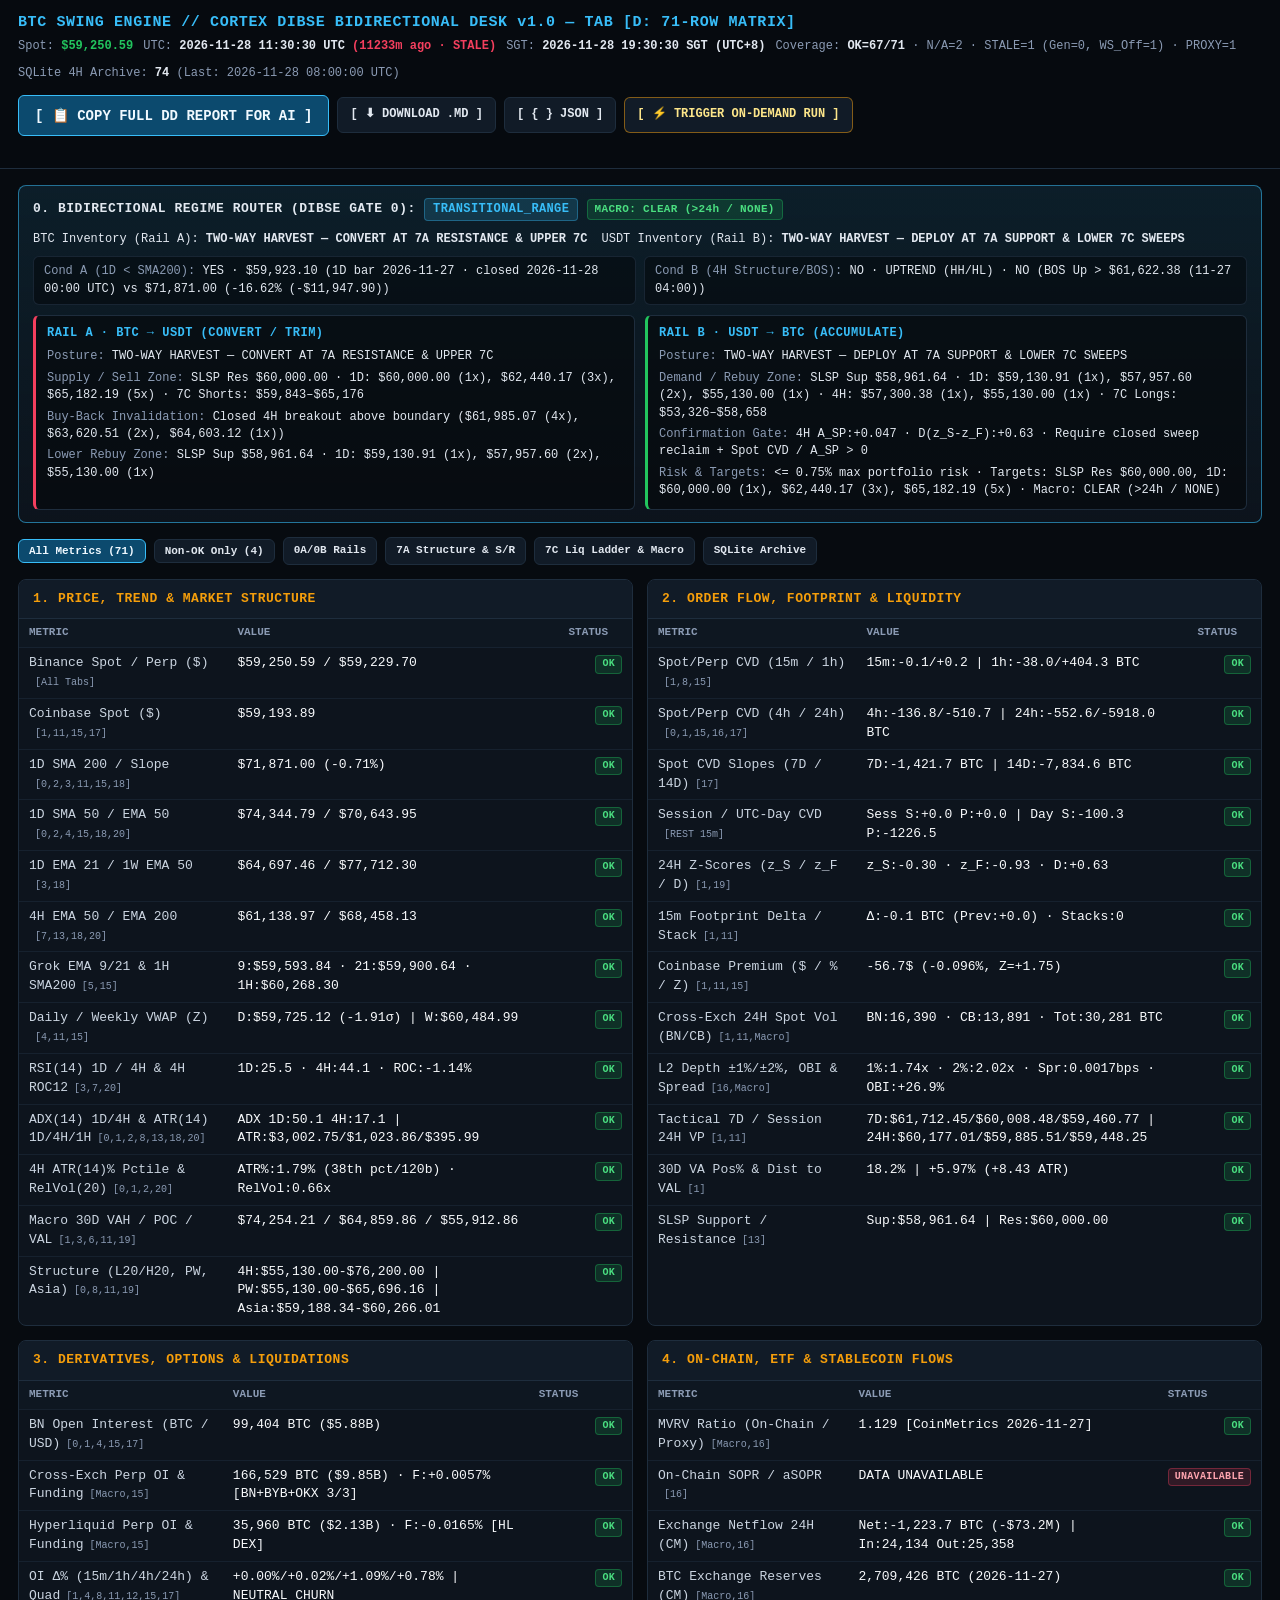
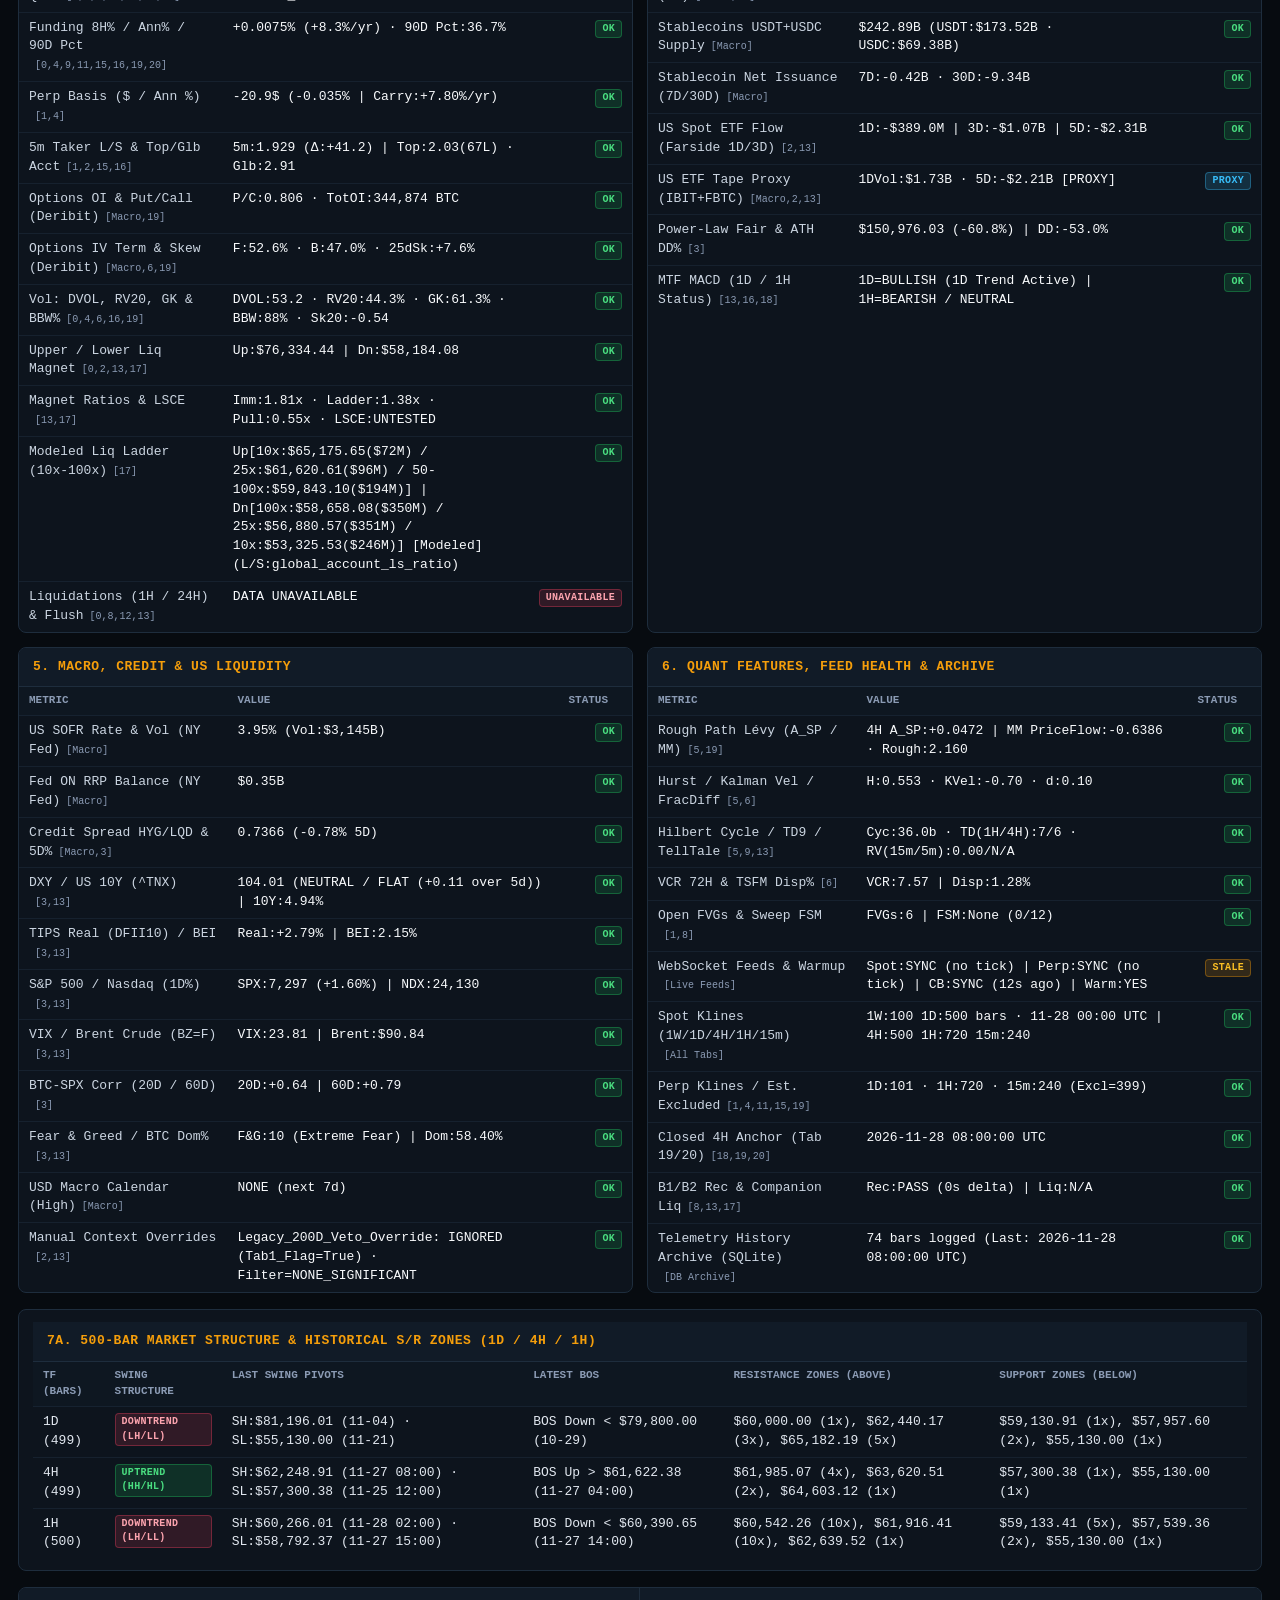
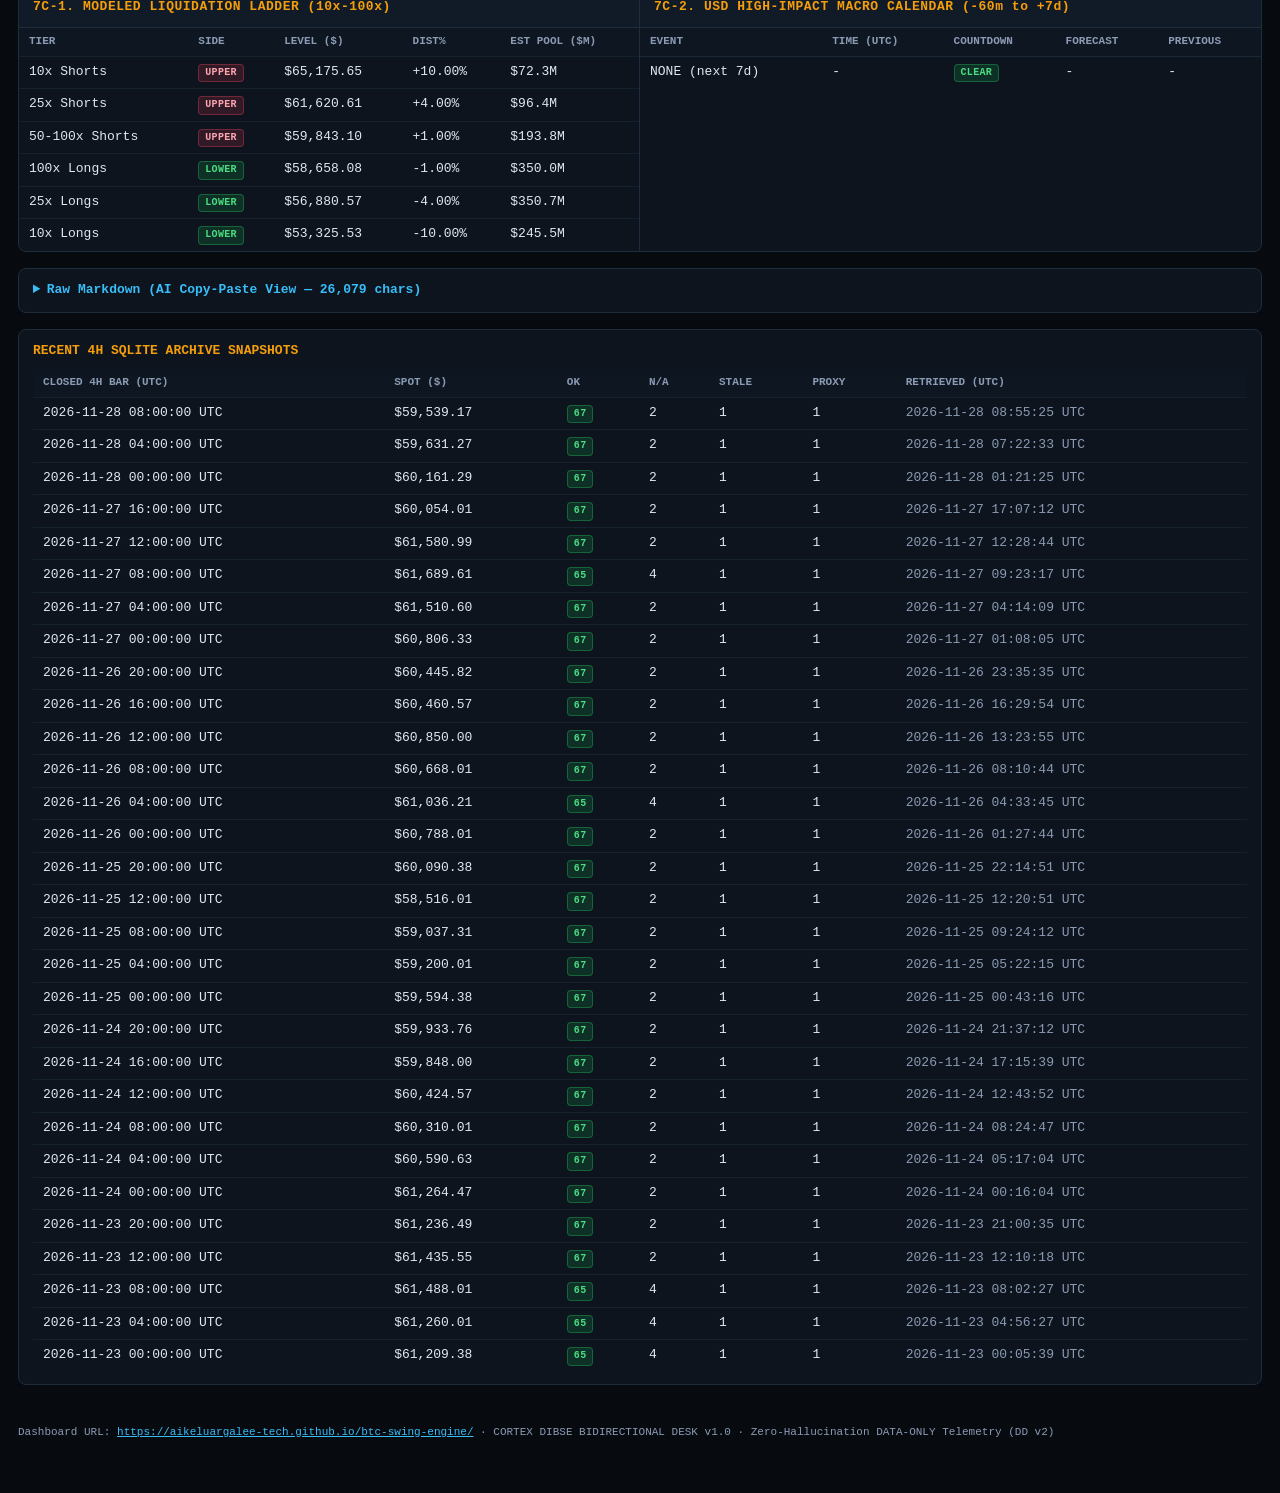
==== commit ffc72fc1: "chore(dd-hub): update Tab D dashboard & 4H telemetry snapshot [skip ci]" ====
--- a/docs/index.html
+++ b/docs/index.html
@@ -374,9 +374,9 @@
     <div class="brand">
       <div class="brand-title">BTC SWING ENGINE // CORTEX DIBSE BIDIRECTIONAL DESK v1.0 — TAB [D: 71-ROW MATRIX]</div>
       <div class="meta-line">
-        <span>Spot: <span class="spot-pill">$59,576.00</span></span>
-        <span>UTC: <strong>2026-11-28 09:58:33 UTC</strong> <span id="snapshot-age"></span></span>
-        <span>SGT: <strong>2026-11-28 17:58:33 SGT (UTC+8)</strong></span>
+        <span>Spot: <span class="spot-pill">$59,250.59</span></span>
+        <span>UTC: <strong>2026-11-28 11:30:30 UTC</strong> <span id="snapshot-age"></span></span>
+        <span>SGT: <strong>2026-11-28 19:30:30 SGT (UTC+8)</strong></span>
         <span>Coverage: <strong>OK=67/71</strong> · N/A=2 · STALE=1 (Gen=0, WS_Off=1) · PROXY=1</span>
         <span>SQLite 4H Archive: <strong>74</strong> (Last: 2026-11-28 08:00:00 UTC)</span>
       </div>
@@ -395,7 +395,7 @@
 </header>
 
 <main>
-  <section id="veto" class="veto-banner veto-range"><div class="veto-head"><div class="veto-title">0. BIDIRECTIONAL REGIME ROUTER (DIBSE GATE 0): <span class="badge badge-proxy" style="font-size:12px;padding:2px 8px;">TRANSITIONAL_RANGE</span> <span class="badge badge-ok" style="font-size:11px;padding:2px 7px;">MACRO: CLEAR (&gt;24h / NONE)</span></div><div class="veto-posture"><span>BTC Inventory (Rail A): <strong>TWO-WAY HARVEST — CONVERT AT 7A RESISTANCE &amp; UPPER 7C</strong></span><span>USDT Inventory (Rail B): <strong>TWO-WAY HARVEST — DEPLOY AT 7A SUPPORT &amp; LOWER 7C SWEEPS</strong></span></div></div><div class="veto-grid"><div class="veto-cell"><span class="dim">Cond A (1D &lt; SMA200):</span> <code>YES</code> · <code>$59,923.10 (1D bar 2026-11-27 · closed 2026-11-28 00:00 UTC)</code> vs <code>$71,871.00</code> (<code>-16.62% (-$11,947.90)</code>)</div><div class="veto-cell"><span class="dim">Cond B (4H Structure/BOS):</span> <code>NO</code> · <code>UPTREND (HH/HL)</code> · <code>NO (BOS Up &gt; $61,622.38 (11-27 04:00))</code></div></div><div id="rails-0" class="rails-grid"><div class="rail-card rail-a"><div class="rail-title">RAIL A · BTC &rarr; USDT (CONVERT / TRIM)</div><div class="rail-row"><span class="dim">Posture:</span> <code>TWO-WAY HARVEST — CONVERT AT 7A RESISTANCE &amp; UPPER 7C</code></div><div class="rail-row"><span class="dim">Supply / Sell Zone:</span> <code>SLSP Res $60,000.00 · 1D: $60,000.00 (1x), $62,440.17 (3x), $65,182.19 (5x) · 7C Shorts: $60,172–$65,534</code></div><div class="rail-row"><span class="dim">Buy-Back Invalidation:</span> <code>Closed 4H breakout above boundary ($61,985.07 (4x), $63,620.51 (2x), $64,603.12 (1x))</code></div><div class="rail-row"><span class="dim">Lower Rebuy Zone:</span> <code>SLSP Sup $58,961.64 · 1D: $59,130.91 (1x), $57,957.60 (2x), $55,130.00 (1x)</code></div></div><div class="rail-card rail-b"><div class="rail-title">RAIL B · USDT &rarr; BTC (ACCUMULATE)</div><div class="rail-row"><span class="dim">Posture:</span> <code>TWO-WAY HARVEST — DEPLOY AT 7A SUPPORT &amp; LOWER 7C SWEEPS</code></div><div class="rail-row"><span class="dim">Demand / Rebuy Zone:</span> <code>SLSP Sup $58,961.64 · 1D: $59,130.91 (1x), $57,957.60 (2x), $55,130.00 (1x) · 4H: $57,300.38 (1x), $55,130.00 (1x) · 7C Longs: $53,618–$58,980</code></div><div class="rail-row"><span class="dim">Confirmation Gate:</span> <code>4H A_SP:+0.047 · D(z_S-z_F):+0.63 · Require closed sweep reclaim + Spot CVD / A_SP &gt; 0</code></div><div class="rail-row"><span class="dim">Risk &amp; Targets:</span> <code>&lt;= 0.75% max portfolio risk · Targets: SLSP Res $60,000.00, 1D: $60,000.00 (1x), $62,440.17 (3x), $65,182.19 (5x) · Macro: CLEAR (&gt;24h / NONE)</code></div></div></div></section>
+  <section id="veto" class="veto-banner veto-range"><div class="veto-head"><div class="veto-title">0. BIDIRECTIONAL REGIME ROUTER (DIBSE GATE 0): <span class="badge badge-proxy" style="font-size:12px;padding:2px 8px;">TRANSITIONAL_RANGE</span> <span class="badge badge-ok" style="font-size:11px;padding:2px 7px;">MACRO: CLEAR (&gt;24h / NONE)</span></div><div class="veto-posture"><span>BTC Inventory (Rail A): <strong>TWO-WAY HARVEST — CONVERT AT 7A RESISTANCE &amp; UPPER 7C</strong></span><span>USDT Inventory (Rail B): <strong>TWO-WAY HARVEST — DEPLOY AT 7A SUPPORT &amp; LOWER 7C SWEEPS</strong></span></div></div><div class="veto-grid"><div class="veto-cell"><span class="dim">Cond A (1D &lt; SMA200):</span> <code>YES</code> · <code>$59,923.10 (1D bar 2026-11-27 · closed 2026-11-28 00:00 UTC)</code> vs <code>$71,871.00</code> (<code>-16.62% (-$11,947.90)</code>)</div><div class="veto-cell"><span class="dim">Cond B (4H Structure/BOS):</span> <code>NO</code> · <code>UPTREND (HH/HL)</code> · <code>NO (BOS Up &gt; $61,622.38 (11-27 04:00))</code></div></div><div id="rails-0" class="rails-grid"><div class="rail-card rail-a"><div class="rail-title">RAIL A · BTC &rarr; USDT (CONVERT / TRIM)</div><div class="rail-row"><span class="dim">Posture:</span> <code>TWO-WAY HARVEST — CONVERT AT 7A RESISTANCE &amp; UPPER 7C</code></div><div class="rail-row"><span class="dim">Supply / Sell Zone:</span> <code>SLSP Res $60,000.00 · 1D: $60,000.00 (1x), $62,440.17 (3x), $65,182.19 (5x) · 7C Shorts: $59,843–$65,176</code></div><div class="rail-row"><span class="dim">Buy-Back Invalidation:</span> <code>Closed 4H breakout above boundary ($61,985.07 (4x), $63,620.51 (2x), $64,603.12 (1x))</code></div><div class="rail-row"><span class="dim">Lower Rebuy Zone:</span> <code>SLSP Sup $58,961.64 · 1D: $59,130.91 (1x), $57,957.60 (2x), $55,130.00 (1x)</code></div></div><div class="rail-card rail-b"><div class="rail-title">RAIL B · USDT &rarr; BTC (ACCUMULATE)</div><div class="rail-row"><span class="dim">Posture:</span> <code>TWO-WAY HARVEST — DEPLOY AT 7A SUPPORT &amp; LOWER 7C SWEEPS</code></div><div class="rail-row"><span class="dim">Demand / Rebuy Zone:</span> <code>SLSP Sup $58,961.64 · 1D: $59,130.91 (1x), $57,957.60 (2x), $55,130.00 (1x) · 4H: $57,300.38 (1x), $55,130.00 (1x) · 7C Longs: $53,326–$58,658</code></div><div class="rail-row"><span class="dim">Confirmation Gate:</span> <code>4H A_SP:+0.047 · D(z_S-z_F):+0.63 · Require closed sweep reclaim + Spot CVD / A_SP &gt; 0</code></div><div class="rail-row"><span class="dim">Risk &amp; Targets:</span> <code>&lt;= 0.75% max portfolio risk · Targets: SLSP Res $60,000.00, 1D: $60,000.00 (1x), $62,440.17 (3x), $65,182.19 (5x) · Macro: CLEAR (&gt;24h / NONE)</code></div></div></div></section>
 
   <div class="toolbar">
     <button id="flt-all" class="btn btn-filter is-active" type="button">All Metrics (71)</button>
@@ -407,19 +407,19 @@
   </div>
 
   <div class="grid">
-    <section class="panel-card"><h2>1. PRICE, TREND &amp; MARKET STRUCTURE</h2><div class="table-wrap"><table><thead><tr><th>Metric</th><th>Value</th><th>Status</th></tr></thead><tbody><tr class="metric-row" data-status="OK"><td class="col-metric">Binance Spot / Perp ($)<span class="tabs-tag">[All Tabs]</span></td><td class="col-val"><code>$59,576.00 / $59,547.40</code></td><td class="col-st"><span class="badge badge-ok">OK</span></td></tr><tr class="metric-row" data-status="OK"><td class="col-metric">Coinbase Spot ($)<span class="tabs-tag">[1,11,15,17]</span></td><td class="col-val"><code>$59,514.44</code></td><td class="col-st"><span class="badge badge-ok">OK</span></td></tr><tr class="metric-row" data-status="OK"><td class="col-metric">1D SMA 200 / Slope<span class="tabs-tag">[0,2,3,11,15,18]</span></td><td class="col-val"><code>$71,871.00 (-0.71%)</code></td><td class="col-st"><span class="badge badge-ok">OK</span></td></tr><tr class="metric-row" data-status="OK"><td class="col-metric">1D SMA 50 / EMA 50<span class="tabs-tag">[0,2,4,15,18,20]</span></td><td class="col-val"><code>$74,344.79 / $70,656.71</code></td><td class="col-st"><span class="badge badge-ok">OK</span></td></tr><tr class="metric-row" data-status="OK"><td class="col-metric">1D EMA 21 / 1W EMA 50<span class="tabs-tag">[3,18]</span></td><td class="col-val"><code>$64,727.05 / $77,712.30</code></td><td class="col-st"><span class="badge badge-ok">OK</span></td></tr><tr class="metric-row" data-status="OK"><td class="col-metric">4H EMA 50 / EMA 200<span class="tabs-tag">[7,13,18,20]</span></td><td class="col-val"><code>$61,138.97 / $68,458.13</code></td><td class="col-st"><span class="badge badge-ok">OK</span></td></tr><tr class="metric-row" data-status="OK"><td class="col-metric">Grok EMA 9/21 &amp; 1H SMA200<span class="tabs-tag">[5,15]</span></td><td class="col-val"><code>9:$59,784.46 · 21:$60,036.04 · 1H:$60,297.87</code></td><td class="col-st"><span class="badge badge-ok">OK</span></td></tr><tr class="metric-row" data-status="OK"><td class="col-metric">Daily / Weekly VWAP (Z)<span class="tabs-tag">[4,11,15]</span></td><td class="col-val"><code>D:$59,784.83 (-1.04σ) | W:$60,444.29</code></td><td class="col-st"><span class="badge badge-ok">OK</span></td></tr><tr class="metric-row" data-status="OK"><td class="col-metric">RSI(14) 1D / 4H &amp; 4H ROC12<span class="tabs-tag">[3,7,20]</span></td><td class="col-val"><code>1D:26.0 · 4H:44.1 · ROC:-1.14%</code></td><td class="col-st"><span class="badge badge-ok">OK</span></td></tr><tr class="metric-row" data-status="OK"><td class="col-metric">ADX(14) 1D/4H &amp; ATR(14) 1D/4H/1H<span class="tabs-tag">[0,1,2,8,13,18,20]</span></td><td class="col-val"><code>ADX 1D:50.1 4H:17.0 | ATR:$3,002.75/$990.96/$397.86</code></td><td class="col-st"><span class="badge badge-ok">OK</span></td></tr><tr class="metric-row" data-status="OK"><td class="col-metric">4H ATR(14)% Pctile &amp; RelVol(20)<span class="tabs-tag">[0,1,2,20]</span></td><td class="col-val"><code>ATR%:1.79% (38th pct/120b) · RelVol:0.66x</code></td><td class="col-st"><span class="badge badge-ok">OK</span></td></tr><tr class="metric-row" data-status="OK"><td class="col-metric">Macro 30D VAH / POC / VAL<span class="tabs-tag">[1,3,6,11,19]</span></td><td class="col-val"><code>$74,254.21 / $64,859.86 / $55,912.86</code></td><td class="col-st"><span class="badge badge-ok">OK</span></td></tr><tr class="metric-row" data-status="OK"><td class="col-metric">Structure (L20/H20, PW, Asia)<span class="tabs-tag">[0,8,11,19]</span></td><td class="col-val"><code>4H:$55,130.00-$76,200.00 | PW:$55,130.00-$65,696.16 | Asia:$59,188.34-$60,266.01</code></td><td class="col-st"><span class="badge badge-ok">OK</span></td></tr></tbody></table></div></section><section class="panel-card"><h2>2. ORDER FLOW, FOOTPRINT &amp; LIQUIDITY</h2><div class="table-wrap"><table><thead><tr><th>Metric</th><th>Value</th><th>Status</th></tr></thead><tbody><tr class="metric-row" data-status="OK"><td class="col-metric">Spot/Perp CVD (15m / 1h)<span class="tabs-tag">[1,8,15]</span></td><td class="col-val"><code>15m:-4.0/+59.6 | 1h:+78.5/+129.1 BTC</code></td><td class="col-st"><span class="badge badge-ok">OK</span></td></tr><tr class="metric-row" data-status="OK"><td class="col-metric">Spot/Perp CVD (4h / 24h)<span class="tabs-tag">[0,1,15,16,17]</span></td><td class="col-val"><code>4h:-52.0/-392.8 | 24h:-467.6/-6359.0 BTC</code></td><td class="col-st"><span class="badge badge-ok">OK</span></td></tr><tr class="metric-row" data-status="OK"><td class="col-metric">Spot CVD Slopes (7D / 14D)<span class="tabs-tag">[17]</span></td><td class="col-val"><code>7D:-1,421.7 BTC | 14D:-7,834.6 BTC</code></td><td class="col-st"><span class="badge badge-ok">OK</span></td></tr><tr class="metric-row" data-status="OK"><td class="col-metric">Session / UTC-Day CVD<span class="tabs-tag">[REST 15m]</span></td><td class="col-val"><code>Sess S:+0.0 P:+0.0 | Day S:+0.9 P:-1268.5</code></td><td class="col-st"><span class="badge badge-ok">OK</span></td></tr><tr class="metric-row" data-status="OK"><td class="col-metric">24H Z-Scores (z_S / z_F / D)<span class="tabs-tag">[1,19]</span></td><td class="col-val"><code>z_S:-0.30 · z_F:-0.93 · D:+0.63</code></td><td class="col-st"><span class="badge badge-ok">OK</span></td></tr><tr class="metric-row" data-status="OK"><td class="col-metric">15m Footprint Delta / Stack<span class="tabs-tag">[1,11]</span></td><td class="col-val"><code>Δ:-4.0 BTC (Prev:+0.0) · Stacks:0</code></td><td class="col-st"><span class="badge badge-ok">OK</span></td></tr><tr class="metric-row" data-status="OK"><td class="col-metric">Coinbase Premium ($ / % / Z)<span class="tabs-tag">[1,11,15]</span></td><td class="col-val"><code>-61.6$ (-0.103%, Z=+1.53)</code></td><td class="col-st"><span class="badge badge-ok">OK</span></td></tr><tr class="metric-row" data-status="OK"><td class="col-metric">Cross-Exch 24H Spot Vol (BN/CB)<span class="tabs-tag">[1,11,Macro]</span></td><td class="col-val"><code>BN:16,788 · CB:14,008 · Tot:30,796 BTC</code></td><td class="col-st"><span class="badge badge-ok">OK</span></td></tr><tr class="metric-row" data-status="OK"><td class="col-metric">L2 Depth ±1%/±2%, OBI &amp; Spread<span class="tabs-tag">[16,Macro]</span></td><td class="col-val"><code>1%:1.40x · 2%:0.93x · Spr:0.0017bps · OBI:+16.6%</code></td><td class="col-st"><span class="badge badge-ok">OK</span></td></tr><tr class="metric-row" data-status="OK"><td class="col-metric">Tactical 7D / Session 24H VP<span class="tabs-tag">[1,11]</span></td><td class="col-val"><code>7D:$61,712.45/$60,008.48/$59,399.92 | 24H:$60,287.63/$59,882.14/$59,476.64</code></td><td class="col-st"><span class="badge badge-ok">OK</span></td></tr><tr class="metric-row" data-status="OK"><td class="col-metric">30D VA Pos% &amp; Dist to VAL<span class="tabs-tag">[1]</span></td><td class="col-val"><code>20.0% | +6.55% (+9.21 ATR)</code></td><td class="col-st"><span class="badge badge-ok">OK</span></td></tr><tr class="metric-row" data-status="OK"><td class="col-metric">SLSP Support / Resistance<span class="tabs-tag">[13]</span></td><td class="col-val"><code>Sup:$58,961.64 | Res:$60,000.00</code></td><td class="col-st"><span class="badge badge-ok">OK</span></td></tr></tbody></table></div></section><section class="panel-card"><h2>3. DERIVATIVES, OPTIONS &amp; LIQUIDATIONS</h2><div class="table-wrap"><table><thead><tr><th>Metric</th><th>Value</th><th>Status</th></tr></thead><tbody><tr class="metric-row" data-status="OK"><td class="col-metric">BN Open Interest (BTC / USD)<span class="tabs-tag">[0,1,4,15,17]</span></td><td class="col-val"><code>98,942 BTC ($5.89B)</code></td><td class="col-st"><span class="badge badge-ok">OK</span></td></tr><tr class="metric-row" data-status="OK"><td class="col-metric">Cross-Exch Perp OI &amp; Funding<span class="tabs-tag">[Macro,15]</span></td><td class="col-val"><code>165,073 BTC ($9.82B) · F:+0.0049% [BN+BYB+OKX 3/3]</code></td><td class="col-st"><span class="badge badge-ok">OK</span></td></tr><tr class="metric-row" data-status="OK"><td class="col-metric">Hyperliquid Perp OI &amp; Funding<span class="tabs-tag">[Macro,15]</span></td><td class="col-val"><code>34,560 BTC ($2.06B) · F:-0.0005% [HL DEX]</code></td><td class="col-st"><span class="badge badge-ok">OK</span></td></tr><tr class="metric-row" data-status="OK"><td class="col-metric">OI Δ% (15m/1h/4h/24h) &amp; Quad<span class="tabs-tag">[1,4,8,11,12,15,17]</span></td><td class="col-val"><code>-0.01%/+0.14%/+0.00%/+0.19% | NEUTRAL_CHURN</code></td><td class="col-st"><span class="badge badge-ok">OK</span></td></tr><tr class="metric-row" data-status="OK"><td class="col-metric">Funding 8H% / Ann% / 90D Pct<span class="tabs-tag">[0,4,9,11,15,16,19,20]</span></td><td class="col-val"><code>+0.0061% (+6.7%/yr) · 90D Pct:36.7%</code></td><td class="col-st"><span class="badge badge-ok">OK</span></td></tr><tr class="metric-row" data-status="OK"><td class="col-metric">Perp Basis ($ / Ann %)<span class="tabs-tag">[1,4]</span></td><td class="col-val"><code>-28.6$ (-0.048% | Carry:+6.10%/yr)</code></td><td class="col-st"><span class="badge badge-ok">OK</span></td></tr><tr class="metric-row" data-status="OK"><td class="col-metric">5m Taker L/S &amp; Top/Glb Acct<span class="tabs-tag">[1,2,15,16]</span></td><td class="col-val"><code>5m:0.592 (Δ:-5.3) | Top:2.01(67L) · Glb:2.85</code></td><td class="col-st"><span class="badge badge-ok">OK</span></td></tr><tr class="metric-row" data-status="OK"><td class="col-metric">Options OI &amp; Put/Call (Deribit)<span class="tabs-tag">[Macro,19]</span></td><td class="col-val"><code>P/C:0.806 · TotOI:344,586 BTC</code></td><td class="col-st"><span class="badge badge-ok">OK</span></td></tr><tr class="metric-row" data-status="OK"><td class="col-metric">Options IV Term &amp; Skew (Deribit)<span class="tabs-tag">[Macro,6,19]</span></td><td class="col-val"><code>F:51.1% · B:46.8% · 25dSk:+7.4%</code></td><td class="col-st"><span class="badge badge-ok">OK</span></td></tr><tr class="metric-row" data-status="OK"><td class="col-metric">Vol: DVOL, RV20, GK &amp; BBW%<span class="tabs-tag">[0,4,6,16,19]</span></td><td class="col-val"><code>DVOL:52.8 · RV20:44.3% · GK:60.8% · BBW:88% · Sk20:-0.58</code></td><td class="col-st"><span class="badge badge-ok">OK</span></td></tr><tr class="metric-row" data-status="OK"><td class="col-metric">Upper / Lower Liq Magnet<span class="tabs-tag">[0,2,13,17]</span></td><td class="col-val"><code>Up:$76,334.44 | Dn:$58,503.63</code></td><td class="col-st"><span class="badge badge-ok">OK</span></td></tr><tr class="metric-row" data-status="OK"><td class="col-metric">Magnet Ratios &amp; LSCE<span class="tabs-tag">[13,17]</span></td><td class="col-val"><code>Imm:1.81x · Ladder:1.38x · Pull:0.55x · LSCE:UNTESTED</code></td><td class="col-st"><span class="badge badge-ok">OK</span></td></tr><tr class="metric-row" data-status="OK"><td class="col-metric">Modeled Liq Ladder (10x-100x)<span class="tabs-tag">[17]</span></td><td class="col-val"><code>Up[10x:$65,533.60($74M) / 25x:$61,959.04($98M) / 50-100x:$60,171.76($194M)] | Dn[100x:$58,980.24($350M) / 25x:$57,192.96($349M) / 10x:$53,618.40($244M)] [Modeled] (L/S:global_account_ls_ratio)</code></td><td class="col-st"><span class="badge badge-ok">OK</span></td></tr><tr class="metric-row" data-status="UNAVAILABLE"><td class="col-metric">Liquidations (1H / 24H) &amp; Flush<span class="tabs-tag">[0,8,12,13]</span></td><td class="col-val"><code>DATA UNAVAILABLE</code></td><td class="col-st"><span class="badge badge-unavail">UNAVAILABLE</span></td></tr></tbody></table></div></section><section class="panel-card"><h2>4. ON-CHAIN, ETF &amp; STABLECOIN FLOWS</h2><div class="table-wrap"><table><thead><tr><th>Metric</th><th>Value</th><th>Status</th></tr></thead><tbody><tr class="metric-row" data-status="OK"><td class="col-metric">MVRV Ratio (On-Chain / Proxy)<span class="tabs-tag">[Macro,16]</span></td><td class="col-val"><code>1.129 [CoinMetrics 2026-11-27]</code></td><td class="col-st"><span class="badge badge-ok">OK</span></td></tr><tr class="metric-row" data-status="UNAVAILABLE"><td class="col-metric">On-Chain SOPR / aSOPR<span class="tabs-tag">[16]</span></td><td class="col-val"><code>DATA UNAVAILABLE</code></td><td class="col-st"><span class="badge badge-unavail">UNAVAILABLE</span></td></tr><tr class="metric-row" data-status="OK"><td class="col-metric">Exchange Netflow 24H (CM)<span class="tabs-tag">[Macro,16]</span></td><td class="col-val"><code>Net:-1,223.7 BTC (-$73.2M) | In:24,134 Out:25,358</code></td><td class="col-st"><span class="badge badge-ok">OK</span></td></tr><tr class="metric-row" data-status="OK"><td class="col-metric">BTC Exchange Reserves (CM)<span class="tabs-tag">[Macro,16]</span></td><td class="col-val"><code>2,709,426 BTC (2026-11-27)</code></td><td class="col-st"><span class="badge badge-ok">OK</span></td></tr><tr class="metric-row" data-status="OK"><td class="col-metric">Stablecoins USDT+USDC Supply<span class="tabs-tag">[Macro]</span></td><td class="col-val"><code>$242.89B (USDT:$173.51B · USDC:$69.38B)</code></td><td class="col-st"><span class="badge badge-ok">OK</span></td></tr><tr class="metric-row" data-status="OK"><td class="col-metric">Stablecoin Net Issuance (7D/30D)<span class="tabs-tag">[Macro]</span></td><td class="col-val"><code>7D:-0.42B · 30D:-9.34B</code></td><td class="col-st"><span class="badge badge-ok">OK</span></td></tr><tr class="metric-row" data-status="OK"><td class="col-metric">US Spot ETF Flow (Farside 1D/3D)<span class="tabs-tag">[2,13]</span></td><td class="col-val"><code>1D:-$389.0M | 3D:-$1.07B | 5D:-$2.31B</code></td><td class="col-st"><span class="badge badge-ok">OK</span></td></tr><tr class="metric-row" data-status="PROXY"><td class="col-metric">US ETF Tape Proxy (IBIT+FBTC)<span class="tabs-tag">[Macro,2,13]</span></td><td class="col-val"><code>1DVol:$1.73B · 5D:-$2.21B [PROXY]</code></td><td class="col-st"><span class="badge badge-proxy">PROXY</span></td></tr><tr class="metric-row" data-status="OK"><td class="col-metric">Power-Law Fair &amp; ATH DD%<span class="tabs-tag">[3]</span></td><td class="col-val"><code>$150,967.66 (-60.5%) | DD:-52.8%</code></td><td class="col-st"><span class="badge badge-ok">OK</span></td></tr><tr class="metric-row" data-status="OK"><td class="col-metric">MTF MACD (1D / 1H Status)<span class="tabs-tag">[13,16,18]</span></td><td class="col-val"><code>1D=BULLISH (1D Trend Active) | 1H=BEARISH / NEUTRAL</code></td><td class="col-st"><span class="badge badge-ok">OK</span></td></tr></tbody></table></div></section><section class="panel-card"><h2>5. MACRO, CREDIT &amp; US LIQUIDITY</h2><div class="table-wrap"><table><thead><tr><th>Metric</th><th>Value</th><th>Status</th></tr></thead><tbody><tr class="metric-row" data-status="OK"><td class="col-metric">US SOFR Rate &amp; Vol (NY Fed)<span class="tabs-tag">[Macro]</span></td><td class="col-val"><code>3.95% (Vol:$3,145B)</code></td><td class="col-st"><span class="badge badge-ok">OK</span></td></tr><tr class="metric-row" data-status="OK"><td class="col-metric">Fed ON RRP Balance (NY Fed)<span class="tabs-tag">[Macro]</span></td><td class="col-val"><code>$0.35B</code></td><td class="col-st"><span class="badge badge-ok">OK</span></td></tr><tr class="metric-row" data-status="OK"><td class="col-metric">Credit Spread HYG/LQD &amp; 5D%<span class="tabs-tag">[Macro,3]</span></td><td class="col-val"><code>0.7366 (-0.78% 5D)</code></td><td class="col-st"><span class="badge badge-ok">OK</span></td></tr><tr class="metric-row" data-status="OK"><td class="col-metric">DXY / US 10Y (^TNX)<span class="tabs-tag">[3,13]</span></td><td class="col-val"><code>104.01 (NEUTRAL / FLAT (+0.11 over 5d)) | 10Y:4.94%</code></td><td class="col-st"><span class="badge badge-ok">OK</span></td></tr><tr class="metric-row" data-status="OK"><td class="col-metric">TIPS Real (DFII10) / BEI<span class="tabs-tag">[3,13]</span></td><td class="col-val"><code>Real:+2.79% | BEI:2.15%</code></td><td class="col-st"><span class="badge badge-ok">OK</span></td></tr><tr class="metric-row" data-status="OK"><td class="col-metric">S&amp;P 500 / Nasdaq (1D%)<span class="tabs-tag">[3,13]</span></td><td class="col-val"><code>SPX:7,297 (+1.60%) | NDX:24,130</code></td><td class="col-st"><span class="badge badge-ok">OK</span></td></tr><tr class="metric-row" data-status="OK"><td class="col-metric">VIX / Brent Crude (BZ=F)<span class="tabs-tag">[3,13]</span></td><td class="col-val"><code>VIX:23.81 | Brent:$90.84</code></td><td class="col-st"><span class="badge badge-ok">OK</span></td></tr><tr class="metric-row" data-status="OK"><td class="col-metric">BTC-SPX Corr (20D / 60D)<span class="tabs-tag">[3]</span></td><td class="col-val"><code>20D:+0.64 | 60D:+0.79</code></td><td class="col-st"><span class="badge badge-ok">OK</span></td></tr><tr class="metric-row" data-status="OK"><td class="col-metric">Fear &amp; Greed / BTC Dom%<span class="tabs-tag">[3,13]</span></td><td class="col-val"><code>F&amp;G:10 (Extreme Fear) | Dom:57.80%</code></td><td class="col-st"><span class="badge badge-ok">OK</span></td></tr><tr class="metric-row" data-status="OK"><td class="col-metric">USD Macro Calendar (High)<span class="tabs-tag">[Macro]</span></td><td class="col-val"><code>NONE (next 7d)</code></td><td class="col-st"><span class="badge badge-ok">OK</span></td></tr><tr class="metric-row" data-status="OK"><td class="col-metric">Manual Context Overrides<span class="tabs-tag">[2,13]</span></td><td class="col-val"><code>Legacy_200D_Veto_Override: IGNORED (Tab1_Flag=True) · Filter=NONE_SIGNIFICANT</code></td><td class="col-st"><span class="badge badge-ok">OK</span></td></tr></tbody></table></div></section><section class="panel-card"><h2>6. QUANT FEATURES, FEED HEALTH &amp; ARCHIVE</h2><div class="table-wrap"><table><thead><tr><th>Metric</th><th>Value</th><th>Status</th></tr></thead><tbody><tr class="metric-row" data-status="OK"><td class="col-metric">Rough Path Lévy (A_SP / MM)<span class="tabs-tag">[5,19]</span></td><td class="col-val"><code>4H A_SP:+0.0472 | MM PriceFlow:-0.6690 · Rough:3.940</code></td><td class="col-st"><span class="badge badge-ok">OK</span></td></tr><tr class="metric-row" data-status="OK"><td class="col-metric">Hurst / Kalman Vel / FracDiff<span class="tabs-tag">[5,6]</span></td><td class="col-val"><code>H:0.600 · KVel:+0.40 · d:0.10</code></td><td class="col-st"><span class="badge badge-ok">OK</span></td></tr><tr class="metric-row" data-status="OK"><td class="col-metric">Hilbert Cycle / TD9 / TellTale<span class="tabs-tag">[5,9,13]</span></td><td class="col-val"><code>Cyc:21.0b · TD(1H/4H):5/6 · RV(15m/5m):0.32/N/A</code></td><td class="col-st"><span class="badge badge-ok">OK</span></td></tr><tr class="metric-row" data-status="OK"><td class="col-metric">VCR 72H &amp; TSFM Disp%<span class="tabs-tag">[6]</span></td><td class="col-val"><code>VCR:8.62 | Disp:1.28%</code></td><td class="col-st"><span class="badge badge-ok">OK</span></td></tr><tr class="metric-row" data-status="OK"><td class="col-metric">Open FVGs &amp; Sweep FSM<span class="tabs-tag">[1,8]</span></td><td class="col-val"><code>FVGs:4 | FSM:None (0/12)</code></td><td class="col-st"><span class="badge badge-ok">OK</span></td></tr><tr class="metric-row" data-status="STALE"><td class="col-metric">WebSocket Feeds &amp; Warmup<span class="tabs-tag">[Live Feeds]</span></td><td class="col-val"><code>Spot:SYNC (no tick) | Perp:SYNC (no tick) | CB:SYNC (11s ago) | Warm:YES</code></td><td class="col-st"><span class="badge badge-stale">STALE</span></td></tr><tr class="metric-row" data-status="OK"><td class="col-metric">Spot Klines (1W/1D/4H/1H/15m)<span class="tabs-tag">[All Tabs]</span></td><td class="col-val"><code>1W:100 1D:500 bars · 11-28 00:00 UTC | 4H:500 1H:720 15m:240</code></td><td class="col-st"><span class="badge badge-ok">OK</span></td></tr><tr class="metric-row" data-status="OK"><td class="col-metric">Perp Klines / Est. Excluded<span class="tabs-tag">[1,4,11,15,19]</span></td><td class="col-val"><code>1D:101 · 1H:720 · 15m:240 (Excl=399)</code></td><td class="col-st"><span class="badge badge-ok">OK</span></td></tr><tr class="metric-row" data-status="OK"><td class="col-metric">Closed 4H Anchor (Tab 19/20)<span class="tabs-tag">[18,19,20]</span></td><td class="col-val"><code>2026-11-28 08:00:00 UTC</code></td><td class="col-st"><span class="badge badge-ok">OK</span></td></tr><tr class="metric-row" data-status="OK"><td class="col-metric">B1/B2 Rec &amp; Companion Liq<span class="tabs-tag">[8,13,17]</span></td><td class="col-val"><code>Rec:PASS (0s delta) | Liq:N/A</code></td><td class="col-st"><span class="badge badge-ok">OK</span></td></tr><tr class="metric-row" data-status="OK"><td class="col-metric">Telemetry History Archive (SQLite)<span class="tabs-tag">[DB Archive]</span></td><td class="col-val"><code>74 bars logged (Last: 2026-11-28 08:00:00 UTC)</code></td><td class="col-st"><span class="badge badge-ok">OK</span></td></tr></tbody></table></div></section>
+    <section class="panel-card"><h2>1. PRICE, TREND &amp; MARKET STRUCTURE</h2><div class="table-wrap"><table><thead><tr><th>Metric</th><th>Value</th><th>Status</th></tr></thead><tbody><tr class="metric-row" data-status="OK"><td class="col-metric">Binance Spot / Perp ($)<span class="tabs-tag">[All Tabs]</span></td><td class="col-val"><code>$59,250.59 / $59,229.70</code></td><td class="col-st"><span class="badge badge-ok">OK</span></td></tr><tr class="metric-row" data-status="OK"><td class="col-metric">Coinbase Spot ($)<span class="tabs-tag">[1,11,15,17]</span></td><td class="col-val"><code>$59,193.89</code></td><td class="col-st"><span class="badge badge-ok">OK</span></td></tr><tr class="metric-row" data-status="OK"><td class="col-metric">1D SMA 200 / Slope<span class="tabs-tag">[0,2,3,11,15,18]</span></td><td class="col-val"><code>$71,871.00 (-0.71%)</code></td><td class="col-st"><span class="badge badge-ok">OK</span></td></tr><tr class="metric-row" data-status="OK"><td class="col-metric">1D SMA 50 / EMA 50<span class="tabs-tag">[0,2,4,15,18,20]</span></td><td class="col-val"><code>$74,344.79 / $70,643.95</code></td><td class="col-st"><span class="badge badge-ok">OK</span></td></tr><tr class="metric-row" data-status="OK"><td class="col-metric">1D EMA 21 / 1W EMA 50<span class="tabs-tag">[3,18]</span></td><td class="col-val"><code>$64,697.46 / $77,712.30</code></td><td class="col-st"><span class="badge badge-ok">OK</span></td></tr><tr class="metric-row" data-status="OK"><td class="col-metric">4H EMA 50 / EMA 200<span class="tabs-tag">[7,13,18,20]</span></td><td class="col-val"><code>$61,138.97 / $68,458.13</code></td><td class="col-st"><span class="badge badge-ok">OK</span></td></tr><tr class="metric-row" data-status="OK"><td class="col-metric">Grok EMA 9/21 &amp; 1H SMA200<span class="tabs-tag">[5,15]</span></td><td class="col-val"><code>9:$59,593.84 · 21:$59,900.64 · 1H:$60,268.30</code></td><td class="col-st"><span class="badge badge-ok">OK</span></td></tr><tr class="metric-row" data-status="OK"><td class="col-metric">Daily / Weekly VWAP (Z)<span class="tabs-tag">[4,11,15]</span></td><td class="col-val"><code>D:$59,725.12 (-1.91σ) | W:$60,484.99</code></td><td class="col-st"><span class="badge badge-ok">OK</span></td></tr><tr class="metric-row" data-status="OK"><td class="col-metric">RSI(14) 1D / 4H &amp; 4H ROC12<span class="tabs-tag">[3,7,20]</span></td><td class="col-val"><code>1D:25.5 · 4H:44.1 · ROC:-1.14%</code></td><td class="col-st"><span class="badge badge-ok">OK</span></td></tr><tr class="metric-row" data-status="OK"><td class="col-metric">ADX(14) 1D/4H &amp; ATR(14) 1D/4H/1H<span class="tabs-tag">[0,1,2,8,13,18,20]</span></td><td class="col-val"><code>ADX 1D:50.1 4H:17.1 | ATR:$3,002.75/$1,023.86/$395.99</code></td><td class="col-st"><span class="badge badge-ok">OK</span></td></tr><tr class="metric-row" data-status="OK"><td class="col-metric">4H ATR(14)% Pctile &amp; RelVol(20)<span class="tabs-tag">[0,1,2,20]</span></td><td class="col-val"><code>ATR%:1.79% (38th pct/120b) · RelVol:0.66x</code></td><td class="col-st"><span class="badge badge-ok">OK</span></td></tr><tr class="metric-row" data-status="OK"><td class="col-metric">Macro 30D VAH / POC / VAL<span class="tabs-tag">[1,3,6,11,19]</span></td><td class="col-val"><code>$74,254.21 / $64,859.86 / $55,912.86</code></td><td class="col-st"><span class="badge badge-ok">OK</span></td></tr><tr class="metric-row" data-status="OK"><td class="col-metric">Structure (L20/H20, PW, Asia)<span class="tabs-tag">[0,8,11,19]</span></td><td class="col-val"><code>4H:$55,130.00-$76,200.00 | PW:$55,130.00-$65,696.16 | Asia:$59,188.34-$60,266.01</code></td><td class="col-st"><span class="badge badge-ok">OK</span></td></tr></tbody></table></div></section><section class="panel-card"><h2>2. ORDER FLOW, FOOTPRINT &amp; LIQUIDITY</h2><div class="table-wrap"><table><thead><tr><th>Metric</th><th>Value</th><th>Status</th></tr></thead><tbody><tr class="metric-row" data-status="OK"><td class="col-metric">Spot/Perp CVD (15m / 1h)<span class="tabs-tag">[1,8,15]</span></td><td class="col-val"><code>15m:-0.1/+0.2 | 1h:-38.0/+404.3 BTC</code></td><td class="col-st"><span class="badge badge-ok">OK</span></td></tr><tr class="metric-row" data-status="OK"><td class="col-metric">Spot/Perp CVD (4h / 24h)<span class="tabs-tag">[0,1,15,16,17]</span></td><td class="col-val"><code>4h:-136.8/-510.7 | 24h:-552.6/-5918.0 BTC</code></td><td class="col-st"><span class="badge badge-ok">OK</span></td></tr><tr class="metric-row" data-status="OK"><td class="col-metric">Spot CVD Slopes (7D / 14D)<span class="tabs-tag">[17]</span></td><td class="col-val"><code>7D:-1,421.7 BTC | 14D:-7,834.6 BTC</code></td><td class="col-st"><span class="badge badge-ok">OK</span></td></tr><tr class="metric-row" data-status="OK"><td class="col-metric">Session / UTC-Day CVD<span class="tabs-tag">[REST 15m]</span></td><td class="col-val"><code>Sess S:+0.0 P:+0.0 | Day S:-100.3 P:-1226.5</code></td><td class="col-st"><span class="badge badge-ok">OK</span></td></tr><tr class="metric-row" data-status="OK"><td class="col-metric">24H Z-Scores (z_S / z_F / D)<span class="tabs-tag">[1,19]</span></td><td class="col-val"><code>z_S:-0.30 · z_F:-0.93 · D:+0.63</code></td><td class="col-st"><span class="badge badge-ok">OK</span></td></tr><tr class="metric-row" data-status="OK"><td class="col-metric">15m Footprint Delta / Stack<span class="tabs-tag">[1,11]</span></td><td class="col-val"><code>Δ:-0.1 BTC (Prev:+0.0) · Stacks:0</code></td><td class="col-st"><span class="badge badge-ok">OK</span></td></tr><tr class="metric-row" data-status="OK"><td class="col-metric">Coinbase Premium ($ / % / Z)<span class="tabs-tag">[1,11,15]</span></td><td class="col-val"><code>-56.7$ (-0.096%, Z=+1.75)</code></td><td class="col-st"><span class="badge badge-ok">OK</span></td></tr><tr class="metric-row" data-status="OK"><td class="col-metric">Cross-Exch 24H Spot Vol (BN/CB)<span class="tabs-tag">[1,11,Macro]</span></td><td class="col-val"><code>BN:16,390 · CB:13,891 · Tot:30,281 BTC</code></td><td class="col-st"><span class="badge badge-ok">OK</span></td></tr><tr class="metric-row" data-status="OK"><td class="col-metric">L2 Depth ±1%/±2%, OBI &amp; Spread<span class="tabs-tag">[16,Macro]</span></td><td class="col-val"><code>1%:1.74x · 2%:2.02x · Spr:0.0017bps · OBI:+26.9%</code></td><td class="col-st"><span class="badge badge-ok">OK</span></td></tr><tr class="metric-row" data-status="OK"><td class="col-metric">Tactical 7D / Session 24H VP<span class="tabs-tag">[1,11]</span></td><td class="col-val"><code>7D:$61,712.45/$60,008.48/$59,460.77 | 24H:$60,177.01/$59,885.51/$59,448.25</code></td><td class="col-st"><span class="badge badge-ok">OK</span></td></tr><tr class="metric-row" data-status="OK"><td class="col-metric">30D VA Pos% &amp; Dist to VAL<span class="tabs-tag">[1]</span></td><td class="col-val"><code>18.2% | +5.97% (+8.43 ATR)</code></td><td class="col-st"><span class="badge badge-ok">OK</span></td></tr><tr class="metric-row" data-status="OK"><td class="col-metric">SLSP Support / Resistance<span class="tabs-tag">[13]</span></td><td class="col-val"><code>Sup:$58,961.64 | Res:$60,000.00</code></td><td class="col-st"><span class="badge badge-ok">OK</span></td></tr></tbody></table></div></section><section class="panel-card"><h2>3. DERIVATIVES, OPTIONS &amp; LIQUIDATIONS</h2><div class="table-wrap"><table><thead><tr><th>Metric</th><th>Value</th><th>Status</th></tr></thead><tbody><tr class="metric-row" data-status="OK"><td class="col-metric">BN Open Interest (BTC / USD)<span class="tabs-tag">[0,1,4,15,17]</span></td><td class="col-val"><code>99,404 BTC ($5.88B)</code></td><td class="col-st"><span class="badge badge-ok">OK</span></td></tr><tr class="metric-row" data-status="OK"><td class="col-metric">Cross-Exch Perp OI &amp; Funding<span class="tabs-tag">[Macro,15]</span></td><td class="col-val"><code>166,529 BTC ($9.85B) · F:+0.0057% [BN+BYB+OKX 3/3]</code></td><td class="col-st"><span class="badge badge-ok">OK</span></td></tr><tr class="metric-row" data-status="OK"><td class="col-metric">Hyperliquid Perp OI &amp; Funding<span class="tabs-tag">[Macro,15]</span></td><td class="col-val"><code>35,960 BTC ($2.13B) · F:-0.0165% [HL DEX]</code></td><td class="col-st"><span class="badge badge-ok">OK</span></td></tr><tr class="metric-row" data-status="OK"><td class="col-metric">OI Δ% (15m/1h/4h/24h) &amp; Quad<span class="tabs-tag">[1,4,8,11,12,15,17]</span></td><td class="col-val"><code>+0.00%/+0.02%/+1.09%/+0.78% | NEUTRAL_CHURN</code></td><td class="col-st"><span class="badge badge-ok">OK</span></td></tr><tr class="metric-row" data-status="OK"><td class="col-metric">Funding 8H% / Ann% / 90D Pct<span class="tabs-tag">[0,4,9,11,15,16,19,20]</span></td><td class="col-val"><code>+0.0075% (+8.3%/yr) · 90D Pct:36.7%</code></td><td class="col-st"><span class="badge badge-ok">OK</span></td></tr><tr class="metric-row" data-status="OK"><td class="col-metric">Perp Basis ($ / Ann %)<span class="tabs-tag">[1,4]</span></td><td class="col-val"><code>-20.9$ (-0.035% | Carry:+7.80%/yr)</code></td><td class="col-st"><span class="badge badge-ok">OK</span></td></tr><tr class="metric-row" data-status="OK"><td class="col-metric">5m Taker L/S &amp; Top/Glb Acct<span class="tabs-tag">[1,2,15,16]</span></td><td class="col-val"><code>5m:1.929 (Δ:+41.2) | Top:2.03(67L) · Glb:2.91</code></td><td class="col-st"><span class="badge badge-ok">OK</span></td></tr><tr class="metric-row" data-status="OK"><td class="col-metric">Options OI &amp; Put/Call (Deribit)<span class="tabs-tag">[Macro,19]</span></td><td class="col-val"><code>P/C:0.806 · TotOI:344,874 BTC</code></td><td class="col-st"><span class="badge badge-ok">OK</span></td></tr><tr class="metric-row" data-status="OK"><td class="col-metric">Options IV Term &amp; Skew (Deribit)<span class="tabs-tag">[Macro,6,19]</span></td><td class="col-val"><code>F:52.6% · B:47.0% · 25dSk:+7.6%</code></td><td class="col-st"><span class="badge badge-ok">OK</span></td></tr><tr class="metric-row" data-status="OK"><td class="col-metric">Vol: DVOL, RV20, GK &amp; BBW%<span class="tabs-tag">[0,4,6,16,19]</span></td><td class="col-val"><code>DVOL:53.2 · RV20:44.3% · GK:61.3% · BBW:88% · Sk20:-0.54</code></td><td class="col-st"><span class="badge badge-ok">OK</span></td></tr><tr class="metric-row" data-status="OK"><td class="col-metric">Upper / Lower Liq Magnet<span class="tabs-tag">[0,2,13,17]</span></td><td class="col-val"><code>Up:$76,334.44 | Dn:$58,184.08</code></td><td class="col-st"><span class="badge badge-ok">OK</span></td></tr><tr class="metric-row" data-status="OK"><td class="col-metric">Magnet Ratios &amp; LSCE<span class="tabs-tag">[13,17]</span></td><td class="col-val"><code>Imm:1.81x · Ladder:1.38x · Pull:0.55x · LSCE:UNTESTED</code></td><td class="col-st"><span class="badge badge-ok">OK</span></td></tr><tr class="metric-row" data-status="OK"><td class="col-metric">Modeled Liq Ladder (10x-100x)<span class="tabs-tag">[17]</span></td><td class="col-val"><code>Up[10x:$65,175.65($72M) / 25x:$61,620.61($96M) / 50-100x:$59,843.10($194M)] | Dn[100x:$58,658.08($350M) / 25x:$56,880.57($351M) / 10x:$53,325.53($246M)] [Modeled] (L/S:global_account_ls_ratio)</code></td><td class="col-st"><span class="badge badge-ok">OK</span></td></tr><tr class="metric-row" data-status="UNAVAILABLE"><td class="col-metric">Liquidations (1H / 24H) &amp; Flush<span class="tabs-tag">[0,8,12,13]</span></td><td class="col-val"><code>DATA UNAVAILABLE</code></td><td class="col-st"><span class="badge badge-unavail">UNAVAILABLE</span></td></tr></tbody></table></div></section><section class="panel-card"><h2>4. ON-CHAIN, ETF &amp; STABLECOIN FLOWS</h2><div class="table-wrap"><table><thead><tr><th>Metric</th><th>Value</th><th>Status</th></tr></thead><tbody><tr class="metric-row" data-status="OK"><td class="col-metric">MVRV Ratio (On-Chain / Proxy)<span class="tabs-tag">[Macro,16]</span></td><td class="col-val"><code>1.129 [CoinMetrics 2026-11-27]</code></td><td class="col-st"><span class="badge badge-ok">OK</span></td></tr><tr class="metric-row" data-status="UNAVAILABLE"><td class="col-metric">On-Chain SOPR / aSOPR<span class="tabs-tag">[16]</span></td><td class="col-val"><code>DATA UNAVAILABLE</code></td><td class="col-st"><span class="badge badge-unavail">UNAVAILABLE</span></td></tr><tr class="metric-row" data-status="OK"><td class="col-metric">Exchange Netflow 24H (CM)<span class="tabs-tag">[Macro,16]</span></td><td class="col-val"><code>Net:-1,223.7 BTC (-$73.2M) | In:24,134 Out:25,358</code></td><td class="col-st"><span class="badge badge-ok">OK</span></td></tr><tr class="metric-row" data-status="OK"><td class="col-metric">BTC Exchange Reserves (CM)<span class="tabs-tag">[Macro,16]</span></td><td class="col-val"><code>2,709,426 BTC (2026-11-27)</code></td><td class="col-st"><span class="badge badge-ok">OK</span></td></tr><tr class="metric-row" data-status="OK"><td class="col-metric">Stablecoins USDT+USDC Supply<span class="tabs-tag">[Macro]</span></td><td class="col-val"><code>$242.89B (USDT:$173.52B · USDC:$69.38B)</code></td><td class="col-st"><span class="badge badge-ok">OK</span></td></tr><tr class="metric-row" data-status="OK"><td class="col-metric">Stablecoin Net Issuance (7D/30D)<span class="tabs-tag">[Macro]</span></td><td class="col-val"><code>7D:-0.42B · 30D:-9.34B</code></td><td class="col-st"><span class="badge badge-ok">OK</span></td></tr><tr class="metric-row" data-status="OK"><td class="col-metric">US Spot ETF Flow (Farside 1D/3D)<span class="tabs-tag">[2,13]</span></td><td class="col-val"><code>1D:-$389.0M | 3D:-$1.07B | 5D:-$2.31B</code></td><td class="col-st"><span class="badge badge-ok">OK</span></td></tr><tr class="metric-row" data-status="PROXY"><td class="col-metric">US ETF Tape Proxy (IBIT+FBTC)<span class="tabs-tag">[Macro,2,13]</span></td><td class="col-val"><code>1DVol:$1.73B · 5D:-$2.21B [PROXY]</code></td><td class="col-st"><span class="badge badge-proxy">PROXY</span></td></tr><tr class="metric-row" data-status="OK"><td class="col-metric">Power-Law Fair &amp; ATH DD%<span class="tabs-tag">[3]</span></td><td class="col-val"><code>$150,976.03 (-60.8%) | DD:-53.0%</code></td><td class="col-st"><span class="badge badge-ok">OK</span></td></tr><tr class="metric-row" data-status="OK"><td class="col-metric">MTF MACD (1D / 1H Status)<span class="tabs-tag">[13,16,18]</span></td><td class="col-val"><code>1D=BULLISH (1D Trend Active) | 1H=BEARISH / NEUTRAL</code></td><td class="col-st"><span class="badge badge-ok">OK</span></td></tr></tbody></table></div></section><section class="panel-card"><h2>5. MACRO, CREDIT &amp; US LIQUIDITY</h2><div class="table-wrap"><table><thead><tr><th>Metric</th><th>Value</th><th>Status</th></tr></thead><tbody><tr class="metric-row" data-status="OK"><td class="col-metric">US SOFR Rate &amp; Vol (NY Fed)<span class="tabs-tag">[Macro]</span></td><td class="col-val"><code>3.95% (Vol:$3,145B)</code></td><td class="col-st"><span class="badge badge-ok">OK</span></td></tr><tr class="metric-row" data-status="OK"><td class="col-metric">Fed ON RRP Balance (NY Fed)<span class="tabs-tag">[Macro]</span></td><td class="col-val"><code>$0.35B</code></td><td class="col-st"><span class="badge badge-ok">OK</span></td></tr><tr class="metric-row" data-status="OK"><td class="col-metric">Credit Spread HYG/LQD &amp; 5D%<span class="tabs-tag">[Macro,3]</span></td><td class="col-val"><code>0.7366 (-0.78% 5D)</code></td><td class="col-st"><span class="badge badge-ok">OK</span></td></tr><tr class="metric-row" data-status="OK"><td class="col-metric">DXY / US 10Y (^TNX)<span class="tabs-tag">[3,13]</span></td><td class="col-val"><code>104.01 (NEUTRAL / FLAT (+0.11 over 5d)) | 10Y:4.94%</code></td><td class="col-st"><span class="badge badge-ok">OK</span></td></tr><tr class="metric-row" data-status="OK"><td class="col-metric">TIPS Real (DFII10) / BEI<span class="tabs-tag">[3,13]</span></td><td class="col-val"><code>Real:+2.79% | BEI:2.15%</code></td><td class="col-st"><span class="badge badge-ok">OK</span></td></tr><tr class="metric-row" data-status="OK"><td class="col-metric">S&amp;P 500 / Nasdaq (1D%)<span class="tabs-tag">[3,13]</span></td><td class="col-val"><code>SPX:7,297 (+1.60%) | NDX:24,130</code></td><td class="col-st"><span class="badge badge-ok">OK</span></td></tr><tr class="metric-row" data-status="OK"><td class="col-metric">VIX / Brent Crude (BZ=F)<span class="tabs-tag">[3,13]</span></td><td class="col-val"><code>VIX:23.81 | Brent:$90.84</code></td><td class="col-st"><span class="badge badge-ok">OK</span></td></tr><tr class="metric-row" data-status="OK"><td class="col-metric">BTC-SPX Corr (20D / 60D)<span class="tabs-tag">[3]</span></td><td class="col-val"><code>20D:+0.64 | 60D:+0.79</code></td><td class="col-st"><span class="badge badge-ok">OK</span></td></tr><tr class="metric-row" data-status="OK"><td class="col-metric">Fear &amp; Greed / BTC Dom%<span class="tabs-tag">[3,13]</span></td><td class="col-val"><code>F&amp;G:10 (Extreme Fear) | Dom:58.40%</code></td><td class="col-st"><span class="badge badge-ok">OK</span></td></tr><tr class="metric-row" data-status="OK"><td class="col-metric">USD Macro Calendar (High)<span class="tabs-tag">[Macro]</span></td><td class="col-val"><code>NONE (next 7d)</code></td><td class="col-st"><span class="badge badge-ok">OK</span></td></tr><tr class="metric-row" data-status="OK"><td class="col-metric">Manual Context Overrides<span class="tabs-tag">[2,13]</span></td><td class="col-val"><code>Legacy_200D_Veto_Override: IGNORED (Tab1_Flag=True) · Filter=NONE_SIGNIFICANT</code></td><td class="col-st"><span class="badge badge-ok">OK</span></td></tr></tbody></table></div></section><section class="panel-card"><h2>6. QUANT FEATURES, FEED HEALTH &amp; ARCHIVE</h2><div class="table-wrap"><table><thead><tr><th>Metric</th><th>Value</th><th>Status</th></tr></thead><tbody><tr class="metric-row" data-status="OK"><td class="col-metric">Rough Path Lévy (A_SP / MM)<span class="tabs-tag">[5,19]</span></td><td class="col-val"><code>4H A_SP:+0.0472 | MM PriceFlow:-0.6386 · Rough:2.160</code></td><td class="col-st"><span class="badge badge-ok">OK</span></td></tr><tr class="metric-row" data-status="OK"><td class="col-metric">Hurst / Kalman Vel / FracDiff<span class="tabs-tag">[5,6]</span></td><td class="col-val"><code>H:0.553 · KVel:-0.70 · d:0.10</code></td><td class="col-st"><span class="badge badge-ok">OK</span></td></tr><tr class="metric-row" data-status="OK"><td class="col-metric">Hilbert Cycle / TD9 / TellTale<span class="tabs-tag">[5,9,13]</span></td><td class="col-val"><code>Cyc:36.0b · TD(1H/4H):7/6 · RV(15m/5m):0.00/N/A</code></td><td class="col-st"><span class="badge badge-ok">OK</span></td></tr><tr class="metric-row" data-status="OK"><td class="col-metric">VCR 72H &amp; TSFM Disp%<span class="tabs-tag">[6]</span></td><td class="col-val"><code>VCR:7.57 | Disp:1.28%</code></td><td class="col-st"><span class="badge badge-ok">OK</span></td></tr><tr class="metric-row" data-status="OK"><td class="col-metric">Open FVGs &amp; Sweep FSM<span class="tabs-tag">[1,8]</span></td><td class="col-val"><code>FVGs:6 | FSM:None (0/12)</code></td><td class="col-st"><span class="badge badge-ok">OK</span></td></tr><tr class="metric-row" data-status="STALE"><td class="col-metric">WebSocket Feeds &amp; Warmup<span class="tabs-tag">[Live Feeds]</span></td><td class="col-val"><code>Spot:SYNC (no tick) | Perp:SYNC (no tick) | CB:SYNC (12s ago) | Warm:YES</code></td><td class="col-st"><span class="badge badge-stale">STALE</span></td></tr><tr class="metric-row" data-status="OK"><td class="col-metric">Spot Klines (1W/1D/4H/1H/15m)<span class="tabs-tag">[All Tabs]</span></td><td class="col-val"><code>1W:100 1D:500 bars · 11-28 00:00 UTC | 4H:500 1H:720 15m:240</code></td><td class="col-st"><span class="badge badge-ok">OK</span></td></tr><tr class="metric-row" data-status="OK"><td class="col-metric">Perp Klines / Est. Excluded<span class="tabs-tag">[1,4,11,15,19]</span></td><td class="col-val"><code>1D:101 · 1H:720 · 15m:240 (Excl=399)</code></td><td class="col-st"><span class="badge badge-ok">OK</span></td></tr><tr class="metric-row" data-status="OK"><td class="col-metric">Closed 4H Anchor (Tab 19/20)<span class="tabs-tag">[18,19,20]</span></td><td class="col-val"><code>2026-11-28 08:00:00 UTC</code></td><td class="col-st"><span class="badge badge-ok">OK</span></td></tr><tr class="metric-row" data-status="OK"><td class="col-metric">B1/B2 Rec &amp; Companion Liq<span class="tabs-tag">[8,13,17]</span></td><td class="col-val"><code>Rec:PASS (0s delta) | Liq:N/A</code></td><td class="col-st"><span class="badge badge-ok">OK</span></td></tr><tr class="metric-row" data-status="OK"><td class="col-metric">Telemetry History Archive (SQLite)<span class="tabs-tag">[DB Archive]</span></td><td class="col-val"><code>74 bars logged (Last: 2026-11-28 08:00:00 UTC)</code></td><td class="col-st"><span class="badge badge-ok">OK</span></td></tr></tbody></table></div></section>
   </div>
 
   <section id="structure-7a" class="section-extra panel-card"><h2>7A. 500-BAR MARKET STRUCTURE &amp; HISTORICAL S/R ZONES (1D / 4H / 1H)</h2><div class="table-wrap"><table><thead><tr><th>TF (Bars)</th><th>Swing Structure</th><th>Last Swing Pivots</th><th>Latest BOS</th><th>Resistance Zones (Above)</th><th>Support Zones (Below)</th></tr></thead><tbody><tr><td><code>1D (499)</code></td><td><span class="badge badge-unavail">DOWNTREND (LH/LL)</span></td><td><code>SH:$81,196.01 (11-04) · SL:$55,130.00 (11-21)</code></td><td><code>BOS Down &lt; $79,800.00 (10-29)</code></td><td><code>$60,000.00 (1x), $62,440.17 (3x), $65,182.19 (5x)</code></td><td><code>$59,130.91 (1x), $57,957.60 (2x), $55,130.00 (1x)</code></td></tr><tr><td><code>4H (499)</code></td><td><span class="badge badge-ok">UPTREND (HH/HL)</span></td><td><code>SH:$62,248.91 (11-27 08:00) · SL:$57,300.38 (11-25 12:00)</code></td><td><code>BOS Up &gt; $61,622.38 (11-27 04:00)</code></td><td><code>$61,985.07 (4x), $63,620.51 (2x), $64,603.12 (1x)</code></td><td><code>$57,300.38 (1x), $55,130.00 (1x)</code></td></tr><tr><td><code>1H (500)</code></td><td><span class="badge badge-unavail">DOWNTREND (LH/LL)</span></td><td><code>SH:$60,266.01 (11-28 02:00) · SL:$58,792.37 (11-27 15:00)</code></td><td><code>BOS Down &lt; $60,390.65 (11-27 14:00)</code></td><td><code>$60,542.26 (10x), $61,916.41 (10x), $62,639.52 (1x)</code></td><td><code>$59,133.41 (5x), $57,539.36 (2x), $55,130.00 (1x)</code></td></tr></tbody></table></div></section>
-  <section id="liq-macro-7c" class="section-extra" style="padding:0;overflow:hidden;"><div class="split-grid"><div class="split-pane"><h2 class="sub-h2">7C-1. MODELED LIQUIDATION LADDER (10x-100x)</h2><div class="table-wrap"><table><thead><tr><th>Tier</th><th>Side</th><th>Level ($)</th><th>Dist%</th><th>Est Pool ($M)</th></tr></thead><tbody><tr><td><code>10x Shorts</code></td><td><span class="badge badge-unavail">UPPER</span></td><td><code>$65,533.60</code></td><td><code>+10.00%</code></td><td><code>$73.5M</code></td></tr><tr><td><code>25x Shorts</code></td><td><span class="badge badge-unavail">UPPER</span></td><td><code>$61,959.04</code></td><td><code>+4.00%</code></td><td><code>$98.0M</code></td></tr><tr><td><code>50-100x Shorts</code></td><td><span class="badge badge-unavail">UPPER</span></td><td><code>$60,171.76</code></td><td><code>+1.00%</code></td><td><code>$193.8M</code></td></tr><tr><td><code>100x Longs</code></td><td><span class="badge badge-ok">LOWER</span></td><td><code>$58,980.24</code></td><td><code>-1.00%</code></td><td><code>$350.0M</code></td></tr><tr><td><code>25x Longs</code></td><td><span class="badge badge-ok">LOWER</span></td><td><code>$57,192.96</code></td><td><code>-4.00%</code></td><td><code>$349.1M</code></td></tr><tr><td><code>10x Longs</code></td><td><span class="badge badge-ok">LOWER</span></td><td><code>$53,618.40</code></td><td><code>-10.00%</code></td><td><code>$244.4M</code></td></tr></tbody></table></div></div><div class="split-pane"><h2 class="sub-h2">7C-2. USD HIGH-IMPACT MACRO CALENDAR (-60m to +7d)</h2><div class="table-wrap"><table><thead><tr><th>Event</th><th>Time (UTC)</th><th>Countdown</th><th>Forecast</th><th>Previous</th></tr></thead><tbody><tr><td><code>NONE (next 7d)</code></td><td>-</td><td><span class="badge badge-ok">CLEAR</span></td><td>-</td><td>-</td></tr></tbody></table></div></div></div></section>
+  <section id="liq-macro-7c" class="section-extra" style="padding:0;overflow:hidden;"><div class="split-grid"><div class="split-pane"><h2 class="sub-h2">7C-1. MODELED LIQUIDATION LADDER (10x-100x)</h2><div class="table-wrap"><table><thead><tr><th>Tier</th><th>Side</th><th>Level ($)</th><th>Dist%</th><th>Est Pool ($M)</th></tr></thead><tbody><tr><td><code>10x Shorts</code></td><td><span class="badge badge-unavail">UPPER</span></td><td><code>$65,175.65</code></td><td><code>+10.00%</code></td><td><code>$72.3M</code></td></tr><tr><td><code>25x Shorts</code></td><td><span class="badge badge-unavail">UPPER</span></td><td><code>$61,620.61</code></td><td><code>+4.00%</code></td><td><code>$96.4M</code></td></tr><tr><td><code>50-100x Shorts</code></td><td><span class="badge badge-unavail">UPPER</span></td><td><code>$59,843.10</code></td><td><code>+1.00%</code></td><td><code>$193.8M</code></td></tr><tr><td><code>100x Longs</code></td><td><span class="badge badge-ok">LOWER</span></td><td><code>$58,658.08</code></td><td><code>-1.00%</code></td><td><code>$350.0M</code></td></tr><tr><td><code>25x Longs</code></td><td><span class="badge badge-ok">LOWER</span></td><td><code>$56,880.57</code></td><td><code>-4.00%</code></td><td><code>$350.7M</code></td></tr><tr><td><code>10x Longs</code></td><td><span class="badge badge-ok">LOWER</span></td><td><code>$53,325.53</code></td><td><code>-10.00%</code></td><td><code>$245.5M</code></td></tr></tbody></table></div></div><div class="split-pane"><h2 class="sub-h2">7C-2. USD HIGH-IMPACT MACRO CALENDAR (-60m to +7d)</h2><div class="table-wrap"><table><thead><tr><th>Event</th><th>Time (UTC)</th><th>Countdown</th><th>Forecast</th><th>Previous</th></tr></thead><tbody><tr><td><code>NONE (next 7d)</code></td><td>-</td><td><span class="badge badge-ok">CLEAR</span></td><td>-</td><td>-</td></tr></tbody></table></div></div></div></section>
 
   <section class="section-extra">
     <details>
-      <summary>Raw Markdown (AI Copy-Paste View — 26,074 chars)</summary>
+      <summary>Raw Markdown (AI Copy-Paste View — 26,079 chars)</summary>
       <textarea id="raw-md" readonly># TAB [D: DATA HUB] | CONSOLIDATED DATA-ONLY TELEMETRY REPORT
-**Retrieval Time (UTC):** `2026-11-28 09:58:33 UTC`  |  **Retrieval Time (SGT):** `2026-11-28 17:58:33 SGT (UTC+8)`
-**Spot Price (BTCUSDT):** `$59,576.00`  |  **Coverage:** `OK=67/71 | UNAVAILABLE=2 | STALE=1 (Genuine=0, Expected_Headless_WS_Offline=1) | PROXY/STATIC=1`
-**24H Range:** `$58,792.37 - $61,833.58`  |  **Returns (24H / 7D / 30D):** `-3.33% / -1.06% / -23.61%`
+**Retrieval Time (UTC):** `2026-11-28 11:30:30 UTC`  |  **Retrieval Time (SGT):** `2026-11-28 19:30:30 SGT (UTC+8)`
+**Spot Price (BTCUSDT):** `$59,250.59`  |  **Coverage:** `OK=67/71 | UNAVAILABLE=2 | STALE=1 (Genuine=0, Expected_Headless_WS_Offline=1) | PROXY/STATIC=1`
+**24H Range:** `$58,792.37 - $61,707.41`  |  **Returns (24H / 7D / 30D):** `-3.91% / -1.60% / -24.03%`
 **Archive (SQLite):** `74 closed-4H snapshots (Last: 2026-11-28 08:00:00 UTC)`
 
 ## 0. BIDIRECTIONAL REGIME ROUTER (GATE 0 — DUAL-INVENTORY SPOT WORKSTATION)
@@ -432,7 +432,7 @@
 | Closed 4H Market Structure (`7A`) | `UPTREND (HH/HL)` | `UPTREND / DOWNTREND / MIXED (500 closed 4H bars)` |
 | 4H Downside BOS Status (`7A`) | `NO (BOS Up &gt; $61,622.38 (11-27 04:00))` | `YES if latest closed 4H BOS is BOS Down else NO` |
 | Upcoming Macro Event Caution (`7C`) | `CLEAR (&gt;24h / NONE)` | `CAUTION (&lt;24h USD high-impact event) else CLEAR` |
-| Timestamp &amp; Candle Closed Status | `2026-11-28 09:58:33 UTC | 2026-11-28 17:58:33 SGT (UTC+8) · Closed-Candle Inputs Only` | `Strict closed-bar verification gate` |
+| Timestamp &amp; Candle Closed Status | `2026-11-28 11:30:30 UTC | 2026-11-28 19:30:30 SGT (UTC+8) · Closed-Candle Inputs Only` | `Strict closed-bar verification gate` |
 
 **BIDIRECTIONAL REGIME ROUTER STATUS:**
 - **Active Route:** `TRANSITIONAL_RANGE`
@@ -444,16 +444,16 @@
 ## 1. PRICE, TREND &amp; MARKET STRUCTURE
 | Metric | Value | Source Tabs | Status |
 |---|---|---|---|
-| Binance Spot / Perp ($) | `$59,576.00 / $59,547.40` | `All Tabs` | `OK` |
-| Coinbase Spot ($) | `$59,514.44` | `1,11,15,17` | `OK` |
+| Binance Spot / Perp ($) | `$59,250.59 / $59,229.70` | `All Tabs` | `OK` |
+| Coinbase Spot ($) | `$59,193.89` | `1,11,15,17` | `OK` |
 | 1D SMA 200 / Slope | `$71,871.00 (-0.71%)` | `0,2,3,11,15,18` | `OK` |
-| 1D SMA 50 / EMA 50 | `$74,344.79 / $70,656.71` | `0,2,4,15,18,20` | `OK` |
-| 1D EMA 21 / 1W EMA 50 | `$64,727.05 / $77,712.30` | `3,18` | `OK` |
+| 1D SMA 50 / EMA 50 | `$74,344.79 / $70,643.95` | `0,2,4,15,18,20` | `OK` |
+| 1D EMA 21 / 1W EMA 50 | `$64,697.46 / $77,712.30` | `3,18` | `OK` |
 | 4H EMA 50 / EMA 200 | `$61,138.97 / $68,458.13` | `7,13,18,20` | `OK` |
-| Grok EMA 9/21 &amp; 1H SMA200 | `9:$59,784.46 · 21:$60,036.04 · 1H:$60,297.87` | `5,15` | `OK` |
-| Daily / Weekly VWAP (Z) | `D:$59,784.83 (-1.04σ) | W:$60,444.29` | `4,11,15` | `OK` |
-| RSI(14) 1D / 4H &amp; 4H ROC12 | `1D:26.0 · 4H:44.1 · ROC:-1.14%` | `3,7,20` | `OK` |
-| ADX(14) 1D/4H &amp; ATR(14) 1D/4H/1H | `ADX 1D:50.1 4H:17.0 | ATR:$3,002.75/$990.96/$397.86` | `0,1,2,8,13,18,20` | `OK` |
+| Grok EMA 9/21 &amp; 1H SMA200 | `9:$59,593.84 · 21:$59,900.64 · 1H:$60,268.30` | `5,15` | `OK` |
+| Daily / Weekly VWAP (Z) | `D:$59,725.12 (-1.91σ) | W:$60,484.99` | `4,11,15` | `OK` |
+| RSI(14) 1D / 4H &amp; 4H ROC12 | `1D:25.5 · 4H:44.1 · ROC:-1.14%` | `3,7,20` | `OK` |
+| ADX(14) 1D/4H &amp; ATR(14) 1D/4H/1H | `ADX 1D:50.1 4H:17.1 | ATR:$3,002.75/$1,023.86/$395.99` | `0,1,2,8,13,18,20` | `OK` |
 | 4H ATR(14)% Pctile &amp; RelVol(20) | `ATR%:1.79% (38th pct/120b) · RelVol:0.66x` | `0,1,2,20` | `OK` |
 | Macro 30D VAH / POC / VAL | `$74,254.21 / $64,859.86 / $55,912.86` | `1,3,6,11,19` | `OK` |
 | Structure (L20/H20, PW, Asia) | `4H:$55,130.00-$76,200.00 | PW:$55,130.00-$65,696.16 | Asia:$59,188.34-$60,266.01` | `0,8,11,19` | `OK` |
@@ -461,35 +461,35 @@
 ## 2. ORDER FLOW, FOOTPRINT &amp; LIQUIDITY
 | Metric | Value | Source Tabs | Status |
 |---|---|---|---|
-| Spot/Perp CVD (15m / 1h) | `15m:-4.0/+59.6 | 1h:+78.5/+129.1 BTC` | `1,8,15` | `OK` |
-| Spot/Perp CVD (4h / 24h) | `4h:-52.0/-392.8 | 24h:-467.6/-6359.0 BTC` | `0,1,15,16,17` | `OK` |
+| Spot/Perp CVD (15m / 1h) | `15m:-0.1/+0.2 | 1h:-38.0/+404.3 BTC` | `1,8,15` | `OK` |
+| Spot/Perp CVD (4h / 24h) | `4h:-136.8/-510.7 | 24h:-552.6/-5918.0 BTC` | `0,1,15,16,17` | `OK` |
 | Spot CVD Slopes (7D / 14D) | `7D:-1,421.7 BTC | 14D:-7,834.6 BTC` | `17` | `OK` |
-| Session / UTC-Day CVD | `Sess S:+0.0 P:+0.0 | Day S:+0.9 P:-1268.5` | `REST 15m` | `OK` |
+| Session / UTC-Day CVD | `Sess S:+0.0 P:+0.0 | Day S:-100.3 P:-1226.5` | `REST 15m` | `OK` |
 | 24H Z-Scores (z_S / z_F / D) | `z_S:-0.30 · z_F:-0.93 · D:+0.63` | `1,19` | `OK` |
-| 15m Footprint Delta / Stack | `Δ:-4.0 BTC (Prev:+0.0) · Stacks:0` | `1,11` | `OK` |
-| Coinbase Premium ($ / % / Z) | `-61.6$ (-0.103%, Z=+1.53)` | `1,11,15` | `OK` |
-| Cross-Exch 24H Spot Vol (BN/CB) | `BN:16,788 · CB:14,008 · Tot:30,796 BTC` | `1,11,Macro` | `OK` |
-| L2 Depth ±1%/±2%, OBI &amp; Spread | `1%:1.40x · 2%:0.93x · Spr:0.0017bps · OBI:+16.6%` | `16,Macro` | `OK` |
-| Tactical 7D / Session 24H VP | `7D:$61,712.45/$60,008.48/$59,399.92 | 24H:$60,287.63/$59,882.14/$59,476.64` | `1,11` | `OK` |
-| 30D VA Pos% &amp; Dist to VAL | `20.0% | +6.55% (+9.21 ATR)` | `1` | `OK` |
+| 15m Footprint Delta / Stack | `Δ:-0.1 BTC (Prev:+0.0) · Stacks:0` | `1,11` | `OK` |
+| Coinbase Premium ($ / % / Z) | `-56.7$ (-0.096%, Z=+1.75)` | `1,11,15` | `OK` |
+| Cross-Exch 24H Spot Vol (BN/CB) | `BN:16,390 · CB:13,891 · Tot:30,281 BTC` | `1,11,Macro` | `OK` |
+| L2 Depth ±1%/±2%, OBI &amp; Spread | `1%:1.74x · 2%:2.02x · Spr:0.0017bps · OBI:+26.9%` | `16,Macro` | `OK` |
+| Tactical 7D / Session 24H VP | `7D:$61,712.45/$60,008.48/$59,460.77 | 24H:$60,177.01/$59,885.51/$59,448.25` | `1,11` | `OK` |
+| 30D VA Pos% &amp; Dist to VAL | `18.2% | +5.97% (+8.43 ATR)` | `1` | `OK` |
 | SLSP Support / Resistance | `Sup:$58,961.64 | Res:$60,000.00` | `13` | `OK` |
 
 ## 3. DERIVATIVES, OPTIONS &amp; LIQUIDATIONS
 | Metric | Value | Source Tabs | Status |
 |---|---|---|---|
-| BN Open Interest (BTC / USD) | `98,942 BTC ($5.89B)` | `0,1,4,15,17` | `OK` |
-| Cross-Exch Perp OI &amp; Funding | `165,073 BTC ($9.82B) · F:+0.0049% [BN+BYB+OKX 3/3]` | `Macro,15` | `OK` |
-| Hyperliquid Perp OI &amp; Funding | `34,560 BTC ($2.06B) · F:-0.0005% [HL DEX]` | `Macro,15` | `OK` |
-| OI Δ% (15m/1h/4h/24h) &amp; Quad | `-0.01%/+0.14%/+0.00%/+0.19% | NEUTRAL_CHURN` | `1,4,8,11,12,15,17` | `OK` |
-| Funding 8H% / Ann% / 90D Pct | `+0.0061% (+6.7%/yr) · 90D Pct:36.7%` | `0,4,9,11,15,16,19,20` | `OK` |
-| Perp Basis ($ / Ann %) | `-28.6$ (-0.048% | Carry:+6.10%/yr)` | `1,4` | `OK` |
-| 5m Taker L/S &amp; Top/Glb Acct | `5m:0.592 (Δ:-5.3) | Top:2.01(67L) · Glb:2.85` | `1,2,15,16` | `OK` |
-| Options OI &amp; Put/Call (Deribit) | `P/C:0.806 · TotOI:344,586 BTC` | `Macro,19` | `OK` |
-| Options IV Term &amp; Skew (Deribit) | `F:51.1% · B:46.8% · 25dSk:+7.4%` | `Macro,6,19` | `OK` |
-| Vol: DVOL, RV20, GK &amp; BBW% | `DVOL:52.8 · RV20:44.3% · GK:60.8% · BBW:88% · Sk20:-0.58` | `0,4,6,16,19` | `OK` |
-| Upper / Lower Liq Magnet | `Up:$76,334.44 | Dn:$58,503.63` | `0,2,13,17` | `OK` |
+| BN Open Interest (BTC / USD) | `99,404 BTC ($5.88B)` | `0,1,4,15,17` | `OK` |
+| Cross-Exch Perp OI &amp; Funding | `166,529 BTC ($9.85B) · F:+0.0057% [BN+BYB+OKX 3/3]` | `Macro,15` | `OK` |
+| Hyperliquid Perp OI &amp; Funding | `35,960 BTC ($2.13B) · F:-0.0165% [HL DEX]` | `Macro,15` | `OK` |
+| OI Δ% (15m/1h/4h/24h) &amp; Quad | `+0.00%/+0.02%/+1.09%/+0.78% | NEUTRAL_CHURN` | `1,4,8,11,12,15,17` | `OK` |
+| Funding 8H% / Ann% / 90D Pct | `+0.0075% (+8.3%/yr) · 90D Pct:36.7%` | `0,4,9,11,15,16,19,20` | `OK` |
+| Perp Basis ($ / Ann %) | `-20.9$ (-0.035% | Carry:+7.80%/yr)` | `1,4` | `OK` |
+| 5m Taker L/S &amp; Top/Glb Acct | `5m:1.929 (Δ:+41.2) | Top:2.03(67L) · Glb:2.91` | `1,2,15,16` | `OK` |
+| Options OI &amp; Put/Call (Deribit) | `P/C:0.806 · TotOI:344,874 BTC` | `Macro,19` | `OK` |
+| Options IV Term &amp; Skew (Deribit) | `F:52.6% · B:47.0% · 25dSk:+7.6%` | `Macro,6,19` | `OK` |
+| Vol: DVOL, RV20, GK &amp; BBW% | `DVOL:53.2 · RV20:44.3% · GK:61.3% · BBW:88% · Sk20:-0.54` | `0,4,6,16,19` | `OK` |
+| Upper / Lower Liq Magnet | `Up:$76,334.44 | Dn:$58,184.08` | `0,2,13,17` | `OK` |
 | Magnet Ratios &amp; LSCE | `Imm:1.81x · Ladder:1.38x · Pull:0.55x · LSCE:UNTESTED` | `13,17` | `OK` |
-| Modeled Liq Ladder (10x-100x) | `Up[10x:$65,533.60($74M) / 25x:$61,959.04($98M) / 50-100x:$60,171.76($194M)] | Dn[100x:$58,980.24($350M) / 25x:$57,192.96($349M) / 10x:$53,618.40($244M)] [Modeled] (L/S:global_account_ls_ratio)` | `17` | `OK` |
+| Modeled Liq Ladder (10x-100x) | `Up[10x:$65,175.65($72M) / 25x:$61,620.61($96M) / 50-100x:$59,843.10($194M)] | Dn[100x:$58,658.08($350M) / 25x:$56,880.57($351M) / 10x:$53,325.53($246M)] [Modeled] (L/S:global_account_ls_ratio)` | `17` | `OK` |
 | Liquidations (1H / 24H) &amp; Flush | `DATA UNAVAILABLE` | `0,8,12,13` | `UNAVAILABLE` |
 
 ## 4. ON-CHAIN, ETF &amp; STABLECOIN FLOWS
@@ -499,11 +499,11 @@
 | On-Chain SOPR / aSOPR | `DATA UNAVAILABLE` | `16` | `UNAVAILABLE` |
 | Exchange Netflow 24H (CM) | `Net:-1,223.7 BTC (-$73.2M) | In:24,134 Out:25,358` | `Macro,16` | `OK` |
 | BTC Exchange Reserves (CM) | `2,709,426 BTC (2026-11-27)` | `Macro,16` | `OK` |
-| Stablecoins USDT+USDC Supply | `$242.89B (USDT:$173.51B · USDC:$69.38B)` | `Macro` | `OK` |
+| Stablecoins USDT+USDC Supply | `$242.89B (USDT:$173.52B · USDC:$69.38B)` | `Macro` | `OK` |
 | Stablecoin Net Issuance (7D/30D) | `7D:-0.42B · 30D:-9.34B` | `Macro` | `OK` |
 | US Spot ETF Flow (Farside 1D/3D) | `1D:-$389.0M | 3D:-$1.07B | 5D:-$2.31B` | `2,13` | `OK` |
 | US ETF Tape Proxy (IBIT+FBTC) | `1DVol:$1.73B · 5D:-$2.21B [PROXY]` | `Macro,2,13` | `PROXY` |
-| Power-Law Fair &amp; ATH DD% | `$150,967.66 (-60.5%) | DD:-52.8%` | `3` | `OK` |
+| Power-Law Fair &amp; ATH DD% | `$150,976.03 (-60.8%) | DD:-53.0%` | `3` | `OK` |
 | MTF MACD (1D / 1H Status) | `1D=positive_slope (1D Trend Active) | 1H=negative_slope / NEUTRAL` | `13,16,18` | `OK` |
 
 ## 5. MACRO, CREDIT &amp; US LIQUIDITY
@@ -517,19 +517,19 @@
 | S&amp;P 500 / Nasdaq (1D%) | `SPX:7,297 (+1.60%) | NDX:24,130` | `3,13` | `OK` |
 | VIX / Brent Crude (BZ=F) | `VIX:23.81 | Brent:$90.84` | `3,13` | `OK` |
 | BTC-SPX Corr (20D / 60D) | `20D:+0.64 | 60D:+0.79` | `3` | `OK` |
-| Fear &amp; Greed / BTC Dom% | `F&amp;G:10 (Extreme Fear) | Dom:57.80%` | `3,13` | `OK` |
+| Fear &amp; Greed / BTC Dom% | `F&amp;G:10 (Extreme Fear) | Dom:58.40%` | `3,13` | `OK` |
 | USD Macro Calendar (High) | `NONE (next 7d)` | `Macro` | `OK` |
 | Manual Context Overrides | `Legacy_200D_Veto_Override: IGNORED (Tab1_Flag=True) · Filter=NONE_SIGNIFICANT` | `2,13` | `OK` |
 
 ## 6. QUANT FEATURES, FEED HEALTH &amp; ARCHIVE
 | Metric | Value | Source Tabs | Status |
 |---|---|---|---|
-| Rough Path Lévy (A_SP / MM) | `4H A_SP:+0.0472 | MM PriceFlow:-0.6690 · Rough:3.940` | `5,19` | `OK` |
-| Hurst / Kalman Vel / FracDiff | `H:0.600 · KVel:+0.40 · d:0.10` | `5,6` | `OK` |
-| Hilbert Cycle / TD9 / TellTale | `Cyc:21.0b · TD(1H/4H):5/6 · RV(15m/5m):0.32/N/A` | `5,9,13` | `OK` |
-| VCR 72H &amp; TSFM Disp% | `VCR:8.62 | Disp:1.28%` | `6` | `OK` |
-| Open FVGs &amp; Sweep FSM | `FVGs:4 | FSM:None (0/12)` | `1,8` | `OK` |
-| WebSocket Feeds &amp; Warmup | `Spot:SYNC (no tick) | Perp:SYNC (no tick) | CB:SYNC (11s ago) | Warm:YES` | `Live Feeds` | `STALE` |
+| Rough Path Lévy (A_SP / MM) | `4H A_SP:+0.0472 | MM PriceFlow:-0.6386 · Rough:2.160` | `5,19` | `OK` |
+| Hurst / Kalman Vel / FracDiff | `H:0.553 · KVel:-0.70 · d:0.10` | `5,6` | `OK` |
+| Hilbert Cycle / TD9 / TellTale | `Cyc:36.0b · TD(1H/4H):7/6 · RV(15m/5m):0.00/N/A` | `5,9,13` | `OK` |
+| VCR 72H &amp; TSFM Disp% | `VCR:7.57 | Disp:1.28%` | `6` | `OK` |
+| Open FVGs &amp; Sweep FSM | `FVGs:6 | FSM:None (0/12)` | `1,8` | `OK` |
+| WebSocket Feeds &amp; Warmup | `Spot:SYNC (no tick) | Perp:SYNC (no tick) | CB:SYNC (12s ago) | Warm:YES` | `Live Feeds` | `STALE` |
 | Spot Klines (1W/1D/4H/1H/15m) | `1W:100 1D:500 bars · 11-28 00:00 UTC | 4H:500 1H:720 15m:240` | `All Tabs` | `OK` |
 | Perp Klines / Est. Excluded | `1D:101 · 1H:720 · 15m:240 (Excl=399)` | `1,4,11,15,19` | `OK` |
 | Closed 4H Anchor (Tab 19/20) | `2026-11-28 08:00:00 UTC` | `18,19,20` | `OK` |
@@ -584,6 +584,8 @@
 **1H Closed Candles (Last 12 of 719 available, Newest First):**
 | Open Time (UTC) | Open | High | Low | Close | Chg% | Vol (BTC) |
 |---|---|---|---|---|---|---|
+| `2026-11-28 10:00` | `$59,588.28` | `$59,588.28` | `$59,047.96` | `$59,250.59` | `-0.57%` | `570` |
+| `2026-11-28 09:00` | `$59,572.35` | `$59,664.34` | `$59,521.81` | `$59,588.29` | `+0.03%` | `617` |
 | `2026-11-28 08:00` | `$59,832.00` | `$59,861.78` | `$59,508.46` | `$59,572.34` | `-0.43%` | `475` |
 | `2026-11-28 07:00` | `$59,749.24` | `$59,874.88` | `$59,188.34` | `$59,832.00` | `+0.14%` | `1,260` |
 | `2026-11-28 06:00` | `$59,738.42` | `$59,919.83` | `$59,664.00` | `$59,749.23` | `+0.02%` | `381` |
@@ -594,19 +596,17 @@
 | `2026-11-28 01:00` | `$59,897.25` | `$60,229.09` | `$59,834.38` | `$60,186.64` | `+0.48%` | `357` |
 | `2026-11-28 00:00` | `$59,923.10` | `$60,022.01` | `$59,897.25` | `$59,897.25` | `-0.04%` | `203` |
 | `2026-11-27 23:00` | `$59,737.24` | `$59,925.98` | `$59,737.24` | `$59,923.10` | `+0.31%` | `315` |
-| `2026-11-27 22:00` | `$59,798.42` | `$59,863.03` | `$59,580.00` | `$59,737.25` | `-0.10%` | `605` |
-| `2026-11-27 21:00` | `$59,799.09` | `$59,879.11` | `$59,770.12` | `$59,798.41` | `-0.00%` | `202` |
 
 ### 7C. MODELED LIQUIDATION LADDER (`10x-100x`) &amp; USD MACRO CALENDAR
 **6-Tier Modeled Liquidation Ladder (`global_account_ls_ratio`):**
 | Tier | Side | Level ($) | Dist% | Est Pool ($M) |
 |---|---|---|---|---|
-| `10x Shorts` | `UPPER` | `$65,533.60` | `+10.00%` | `$73.5M` |
-| `25x Shorts` | `UPPER` | `$61,959.04` | `+4.00%` | `$98.0M` |
-| `50-100x Shorts` | `UPPER` | `$60,171.76` | `+1.00%` | `$193.8M` |
-| `100x Longs` | `LOWER` | `$58,980.24` | `-1.00%` | `$350.0M` |
-| `25x Longs` | `LOWER` | `$57,192.96` | `-4.00%` | `$349.1M` |
-| `10x Longs` | `LOWER` | `$53,618.40` | `-10.00%` | `$244.4M` |
+| `10x Shorts` | `UPPER` | `$65,175.65` | `+10.00%` | `$72.3M` |
+| `25x Shorts` | `UPPER` | `$61,620.61` | `+4.00%` | `$96.4M` |
+| `50-100x Shorts` | `UPPER` | `$59,843.10` | `+1.00%` | `$193.8M` |
+| `100x Longs` | `LOWER` | `$58,658.08` | `-1.00%` | `$350.0M` |
+| `25x Longs` | `LOWER` | `$56,880.57` | `-4.00%` | `$350.7M` |
+| `10x Longs` | `LOWER` | `$53,325.53` | `-10.00%` | `$245.5M` |
 
 **Upcoming USD High-Impact Macro Events (`-60m` to `+7d`):**
 | Event | Time (UTC) | Countdown | Forecast | Previous |
@@ -692,7 +692,7 @@
   Dashboard URL: <a href="https://aikeluargalee-tech.github.io/btc-swing-engine/" style="color:var(--cyan);">https://aikeluargalee-tech.github.io/btc-swing-engine/</a> · CORTEX DIBSE BIDIRECTIONAL DESK v1.0 · Zero-Hallucination DATA-ONLY Telemetry (DD v2)
 </footer>
 
-<script type="application/json" id="dd-markdown-payload">"# TAB [D: DATA HUB] | CONSOLIDATED DATA-ONLY TELEMETRY REPORT\n**Retrieval Time (UTC):** `2026-11-28 09:58:33 UTC`  |  **Retrieval Time (SGT):** `2026-11-28 17:58:33 SGT (UTC+8)`\n**Spot Price (BTCUSDT):** `$59,576.00`  |  **Coverage:** `OK=67/71 | UNAVAILABLE=2 | STALE=1 (Genuine=0, Expected_Headless_WS_Offline=1) | PROXY/STATIC=1`\n**24H Range:** `$58,792.37 - $61,833.58`  |  **Returns (24H / 7D / 30D):** `-3.33% / -1.06% / -23.61%`\n**Archive (SQLite):** `74 closed-4H snapshots (Last: 2026-11-28 08:00:00 UTC)`\n\n## 0. BIDIRECTIONAL REGIME ROUTER (GATE 0 \u2014 DUAL-INVENTORY SPOT WORKSTATION)\n| Router Field | Value | Rule / Threshold |\n|---|---|---|\n| Latest Closed 1D Candle Close | `$59,923.10 (1D bar 2026-11-27 \u00b7 closed 2026-11-28 00:00 UTC)` | `Same closed Binance Spot 1D series only (live candle excluded)` |\n| Current 1D SMA 200 | `$71,871.00` | `200-bar SMA of same closed Binance Spot 1D series` |\n| Distance vs 1D SMA 200 | `-16.62% (-$11,947.90)` | `(Closed 1D Close - 1D SMA 200) / 1D SMA 200` |\n| 1D SMA 200 Position | `BELOW` | `BELOW if Closed 1D Close < 1D SMA 200 else ABOVE` |\n| Closed 4H Market Structure (`7A`) | `UPTREND (HH/HL)` | `UPTREND / DOWNTREND / MIXED (500 closed 4H bars)` |\n| 4H Downside BOS Status (`7A`) | `NO (BOS Up > $61,622.38 (11-27 04:00))` | `YES if latest closed 4H BOS is BOS Down else NO` |\n| Upcoming Macro Event Caution (`7C`) | `CLEAR (>24h / NONE)` | `CAUTION (<24h USD high-impact event) else CLEAR` |\n| Timestamp & Candle Closed Status | `2026-11-28 09:58:33 UTC | 2026-11-28 17:58:33 SGT (UTC+8) \u00b7 Closed-Candle Inputs Only` | `Strict closed-bar verification gate` |\n\n**BIDIRECTIONAL REGIME ROUTER STATUS:**\n- **Active Route:** `TRANSITIONAL_RANGE`\n- **Primary Active Rail:** `TWO_WAY_RANGE_HARVEST (BOUNDARY SWINGS)`\n- **Active BTC Inventory (`Rail A: BTC -> USDT`):** `TWO-WAY HARVEST \u2014 CONVERT AT 7A RESISTANCE & UPPER 7C`\n- **Active USDT Inventory (`Rail B: USDT -> BTC`):** `TWO-WAY HARVEST \u2014 DEPLOY AT 7A SUPPORT & LOWER 7C SWEEPS`\n- **Condition A (`1D Close < 1D SMA 200`):** `YES`  |  **Condition B (`4H Downside Structure / BOS`):** `NO`\n\n## 1. PRICE, TREND & MARKET STRUCTURE\n| Metric | Value | Source Tabs | Status |\n|---|---|---|---|\n| Binance Spot / Perp ($) | `$59,576.00 / $59,547.40` | `All Tabs` | `OK` |\n| Coinbase Spot ($) | `$59,514.44` | `1,11,15,17` | `OK` |\n| 1D SMA 200 / Slope | `$71,871.00 (-0.71%)` | `0,2,3,11,15,18` | `OK` |\n| 1D SMA 50 / EMA 50 | `$74,344.79 / $70,656.71` | `0,2,4,15,18,20` | `OK` |\n| 1D EMA 21 / 1W EMA 50 | `$64,727.05 / $77,712.30` | `3,18` | `OK` |\n| 4H EMA 50 / EMA 200 | `$61,138.97 / $68,458.13` | `7,13,18,20` | `OK` |\n| Grok EMA 9/21 & 1H SMA200 | `9:$59,784.46 \u00b7 21:$60,036.04 \u00b7 1H:$60,297.87` | `5,15` | `OK` |\n| Daily / Weekly VWAP (Z) | `D:$59,784.83 (-1.04\u03c3) | W:$60,444.29` | `4,11,15` | `OK` |\n| RSI(14) 1D / 4H & 4H ROC12 | `1D:26.0 \u00b7 4H:44.1 \u00b7 ROC:-1.14%` | `3,7,20` | `OK` |\n| ADX(14) 1D/4H & ATR(14) 1D/4H/1H | `ADX 1D:50.1 4H:17.0 | ATR:$3,002.75/$990.96/$397.86` | `0,1,2,8,13,18,20` | `OK` |\n| 4H ATR(14)% Pctile & RelVol(20) | `ATR%:1.79% (38th pct/120b) \u00b7 RelVol:0.66x` | `0,1,2,20` | `OK` |\n| Macro 30D VAH / POC / VAL | `$74,254.21 / $64,859.86 / $55,912.86` | `1,3,6,11,19` | `OK` |\n| Structure (L20/H20, PW, Asia) | `4H:$55,130.00-$76,200.00 | PW:$55,130.00-$65,696.16 | Asia:$59,188.34-$60,266.01` | `0,8,11,19` | `OK` |\n\n## 2. ORDER FLOW, FOOTPRINT & LIQUIDITY\n| Metric | Value | Source Tabs | Status |\n|---|---|---|---|\n| Spot/Perp CVD (15m / 1h) | `15m:-4.0/+59.6 | 1h:+78.5/+129.1 BTC` | `1,8,15` | `OK` |\n| Spot/Perp CVD (4h / 24h) | `4h:-52.0/-392.8 | 24h:-467.6/-6359.0 BTC` | `0,1,15,16,17` | `OK` |\n| Spot CVD Slopes (7D / 14D) | `7D:-1,421.7 BTC | 14D:-7,834.6 BTC` | `17` | `OK` |\n| Session / UTC-Day CVD | `Sess S:+0.0 P:+0.0 | Day S:+0.9 P:-1268.5` | `REST 15m` | `OK` |\n| 24H Z-Scores (z_S / z_F / D) | `z_S:-0.30 \u00b7 z_F:-0.93 \u00b7 D:+0.63` | `1,19` | `OK` |\n| 15m Footprint Delta / Stack | `\u0394:-4.0 BTC (Prev:+0.0) \u00b7 Stacks:0` | `1,11` | `OK` |\n| Coinbase Premium ($ / % / Z) | `-61.6$ (-0.103%, Z=+1.53)` | `1,11,15` | `OK` |\n| Cross-Exch 24H Spot Vol (BN/CB) | `BN:16,788 \u00b7 CB:14,008 \u00b7 Tot:30,796 BTC` | `1,11,Macro` | `OK` |\n| L2 Depth \u00b11%/\u00b12%, OBI & Spread | `1%:1.40x \u00b7 2%:0.93x \u00b7 Spr:0.0017bps \u00b7 OBI:+16.6%` | `16,Macro` | `OK` |\n| Tactical 7D / Session 24H VP | `7D:$61,712.45/$60,008.48/$59,399.92 | 24H:$60,287.63/$59,882.14/$59,476.64` | `1,11` | `OK` |\n| 30D VA Pos% & Dist to VAL | `20.0% | +6.55% (+9.21 ATR)` | `1` | `OK` |\n| SLSP Support / Resistance | `Sup:$58,961.64 | Res:$60,000.00` | `13` | `OK` |\n\n## 3. DERIVATIVES, OPTIONS & LIQUIDATIONS\n| Metric | Value | Source Tabs | Status |\n|---|---|---|---|\n| BN Open Interest (BTC / USD) | `98,942 BTC ($5.89B)` | `0,1,4,15,17` | `OK` |\n| Cross-Exch Perp OI & Funding | `165,073 BTC ($9.82B) \u00b7 F:+0.0049% [BN+BYB+OKX 3/3]` | `Macro,15` | `OK` |\n| Hyperliquid Perp OI & Funding | `34,560 BTC ($2.06B) \u00b7 F:-0.0005% [HL DEX]` | `Macro,15` | `OK` |\n| OI \u0394% (15m/1h/4h/24h) & Quad | `-0.01%/+0.14%/+0.00%/+0.19% | NEUTRAL_CHURN` | `1,4,8,11,12,15,17` | `OK` |\n| Funding 8H% / Ann% / 90D Pct | `+0.0061% (+6.7%/yr) \u00b7 90D Pct:36.7%` | `0,4,9,11,15,16,19,20` | `OK` |\n| Perp Basis ($ / Ann %) | `-28.6$ (-0.048% | Carry:+6.10%/yr)` | `1,4` | `OK` |\n| 5m Taker L/S & Top/Glb Acct | `5m:0.592 (\u0394:-5.3) | Top:2.01(67L) \u00b7 Glb:2.85` | `1,2,15,16` | `OK` |\n| Options OI & Put/Call (Deribit) | `P/C:0.806 \u00b7 TotOI:344,586 BTC` | `Macro,19` | `OK` |\n| Options IV Term & Skew (Deribit) | `F:51.1% \u00b7 B:46.8% \u00b7 25dSk:+7.4%` | `Macro,6,19` | `OK` |\n| Vol: DVOL, RV20, GK & BBW% | `DVOL:52.8 \u00b7 RV20:44.3% \u00b7 GK:60.8% \u00b7 BBW:88% \u00b7 Sk20:-0.58` | `0,4,6,16,19` | `OK` |\n| Upper / Lower Liq Magnet | `Up:$76,334.44 | Dn:$58,503.63` | `0,2,13,17` | `OK` |\n| Magnet Ratios & LSCE | `Imm:1.81x \u00b7 Ladder:1.38x \u00b7 Pull:0.55x \u00b7 LSCE:UNTESTED` | `13,17` | `OK` |\n| Modeled Liq Ladder (10x-100x) | `Up[10x:$65,533.60($74M) / 25x:$61,959.04($98M) / 50-100x:$60,171.76($194M)] | Dn[100x:$58,980.24($350M) / 25x:$57,192.96($349M) / 10x:$53,618.40($244M)] [Modeled] (L/S:global_account_ls_ratio)` | `17` | `OK` |\n| Liquidations (1H / 24H) & Flush | `DATA UNAVAILABLE` | `0,8,12,13` | `UNAVAILABLE` |\n\n## 4. ON-CHAIN, ETF & STABLECOIN FLOWS\n| Metric | Value | Source Tabs | Status |\n|---|---|---|---|\n| MVRV Ratio (On-Chain / Proxy) | `1.129 [CoinMetrics 2026-11-27]` | `Macro,16` | `OK` |\n| On-Chain SOPR / aSOPR | `DATA UNAVAILABLE` | `16` | `UNAVAILABLE` |\n| Exchange Netflow 24H (CM) | `Net:-1,223.7 BTC (-$73.2M) | In:24,134 Out:25,358` | `Macro,16` | `OK` |\n| BTC Exchange Reserves (CM) | `2,709,426 BTC (2026-11-27)` | `Macro,16` | `OK` |\n| Stablecoins USDT+USDC Supply | `$242.89B (USDT:$173.51B \u00b7 USDC:$69.38B)` | `Macro` | `OK` |\n| Stablecoin Net Issuance (7D/30D) | `7D:-0.42B \u00b7 30D:-9.34B` | `Macro` | `OK` |\n| US Spot ETF Flow (Farside 1D/3D) | `1D:-$389.0M | 3D:-$1.07B | 5D:-$2.31B` | `2,13` | `OK` |\n| US ETF Tape Proxy (IBIT+FBTC) | `1DVol:$1.73B \u00b7 5D:-$2.21B [PROXY]` | `Macro,2,13` | `PROXY` |\n| Power-Law Fair & ATH DD% | `$150,967.66 (-60.5%) | DD:-52.8%` | `3` | `OK` |\n| MTF MACD (1D / 1H Status) | `1D=positive_slope (1D Trend Active) | 1H=negative_slope / NEUTRAL` | `13,16,18` | `OK` |\n\n## 5. MACRO, CREDIT & US LIQUIDITY\n| Metric | Value | Source Tabs | Status |\n|---|---|---|---|\n| US SOFR Rate & Vol (NY Fed) | `3.95% (Vol:$3,145B)` | `Macro` | `OK` |\n| Fed ON RRP Balance (NY Fed) | `$0.35B` | `Macro` | `OK` |\n| Credit Spread HYG/LQD & 5D% | `0.7366 (-0.78% 5D)` | `Macro,3` | `OK` |\n| DXY / US 10Y (^TNX) | `104.01 (NEUTRAL / FLAT (+0.11 over 5d)) | 10Y:4.94%` | `3,13` | `OK` |\n| TIPS Real (DFII10) / BEI | `Real:+2.79% | BEI:2.15%` | `3,13` | `OK` |\n| S&P 500 / Nasdaq (1D%) | `SPX:7,297 (+1.60%) | NDX:24,130` | `3,13` | `OK` |\n| VIX / Brent Crude (BZ=F) | `VIX:23.81 | Brent:$90.84` | `3,13` | `OK` |\n| BTC-SPX Corr (20D / 60D) | `20D:+0.64 | 60D:+0.79` | `3` | `OK` |\n| Fear & Greed / BTC Dom% | `F&G:10 (Extreme Fear) | Dom:57.80%` | `3,13` | `OK` |\n| USD Macro Calendar (High) | `NONE (next 7d)` | `Macro` | `OK` |\n| Manual Context Overrides | `Legacy_200D_Veto_Override: IGNORED (Tab1_Flag=True) \u00b7 Filter=NONE_SIGNIFICANT` | `2,13` | `OK` |\n\n## 6. QUANT FEATURES, FEED HEALTH & ARCHIVE\n| Metric | Value | Source Tabs | Status |\n|---|---|---|---|\n| Rough Path L\u00e9vy (A_SP / MM) | `4H A_SP:+0.0472 | MM PriceFlow:-0.6690 \u00b7 Rough:3.940` | `5,19` | `OK` |\n| Hurst / Kalman Vel / FracDiff | `H:0.600 \u00b7 KVel:+0.40 \u00b7 d:0.10` | `5,6` | `OK` |\n| Hilbert Cycle / TD9 / TellTale | `Cyc:21.0b \u00b7 TD(1H/4H):5/6 \u00b7 RV(15m/5m):0.32/N/A` | `5,9,13` | `OK` |\n| VCR 72H & TSFM Disp% | `VCR:8.62 | Disp:1.28%` | `6` | `OK` |\n| Open FVGs & Sweep FSM | `FVGs:4 | FSM:None (0/12)` | `1,8` | `OK` |\n| WebSocket Feeds & Warmup | `Spot:SYNC (no tick) | Perp:SYNC (no tick) | CB:SYNC (11s ago) | Warm:YES` | `Live Feeds` | `STALE` |\n| Spot Klines (1W/1D/4H/1H/15m) | `1W:100 1D:500 bars \u00b7 11-28 00:00 UTC | 4H:500 1H:720 15m:240` | `All Tabs` | `OK` |\n| Perp Klines / Est. Excluded | `1D:101 \u00b7 1H:720 \u00b7 15m:240 (Excl=399)` | `1,4,11,15,19` | `OK` |\n| Closed 4H Anchor (Tab 19/20) | `2026-11-28 08:00:00 UTC` | `18,19,20` | `OK` |\n| B1/B2 Rec & Companion Liq | `Rec:PASS (0s delta) | Liq:N/A` | `8,13,17` | `OK` |\n| Telemetry History Archive (SQLite) | `74 bars logged (Last: 2026-11-28 08:00:00 UTC)` | `DB Archive` | `OK` |\n\n## 7. RECENT CLOSED-4H SNAPSHOT TRAJECTORY (SQLITE ARCHIVE)\n| Closed 4H Bar (UTC) | Spot ($) | 24H Spot/Perp CVD | Cross-Exch Perp OI & Funding | Funding 8H% / 90D Pct | MVRV Ratio |\n|---|---|---|---|---|---|\n| `2026-11-28 08:00:00 UTC` | `$59,539.17` | `24h:-526.6/-3818.2 BTC` | `165,619 BTC ($9.86B) \u00b7 F:+0.0057% [BN+BYB+OKX 3/3]` | `+0.0065% (+7.2%/yr) \u00b7 90D Pct:36.7%` | `1.129 [CoinMetrics 2026-11-27]` |\n| `2026-11-28 04:00:00 UTC` | `$59,631.27` | `24h:-660.8/-5117.5 BTC` | `165,654 BTC ($9.85B) \u00b7 F:+0.0056% [BN+BYB+OKX 3/3]` | `+0.0073% (+8.0%/yr) \u00b7 90D Pct:54.1%` | `1.129 [CoinMetrics 2026-11-27]` |\n| `2026-11-28 00:00:00 UTC` | `$60,161.29` | `24h:-97.7/-1485.1 BTC` | `163,604 BTC ($9.82B) \u00b7 F:+0.0067% [BN+BYB+OKX 3/3]` | `+0.0085% (+9.3%/yr) \u00b7 90D Pct:54.1%` | `1.139 [CoinMetrics 2026-11-26]` |\n| `2026-11-27 16:00:00 UTC` | `$60,054.01` | `24h:+444.4/-1205.8 BTC` | `164,467 BTC ($9.87B) \u00b7 F:+0.0004% [BN+BYB+OKX 3/3]` | `+0.0001% (+0.1%/yr) \u00b7 90D Pct:13.0%` | `1.139 [CoinMetrics 2026-11-26]` |\n| `2026-11-27 12:00:00 UTC` | `$61,580.99` | `24h:+326.6/+3576.8 BTC` | `164,021 BTC ($10.10B) \u00b7 F:+0.0015% [BN+BYB+OKX 3/3]` | `+0.0022% (+2.4%/yr) \u00b7 90D Pct:50.0%` | `1.139 [CoinMetrics 2026-11-26]` |\n| `2026-11-27 08:00:00 UTC` | `$61,689.61` | `24h:+428.4/+3043.5 BTC` | `163,972 BTC ($10.11B) \u00b7 F:+0.0009% [BN+BYB+OKX 3/3]` | `+0.0018% (+2.0%/yr) \u00b7 90D Pct:0.0%` | `1.139 [CoinMetrics 2026-11-26]` |\n\n### 7A. 500-BAR MARKET STRUCTURE & HISTORICAL S/R ZONES (`1D / 4H / 1H`)\n| TF (Bars) | Swing Structure | Last Swing Pivots | Latest BOS | Resistance Zones (Above Spot) | Support Zones (Below Spot) |\n|---|---|---|---|---|---|\n| `1D (499)` | `DOWNTREND (LH/LL)` | `SH:$81,196.01 (11-04) \u00b7 SL:$55,130.00 (11-21)` | `BOS Down < $79,800.00 (10-29)` | `$60,000.00 (1x), $62,440.17 (3x), $65,182.19 (5x)` | `$59,130.91 (1x), $57,957.60 (2x), $55,130.00 (1x)` |\n| `4H (499)` | `UPTREND (HH/HL)` | `SH:$62,248.91 (11-27 08:00) \u00b7 SL:$57,300.38 (11-25 12:00)` | `BOS Up > $61,622.38 (11-27 04:00)` | `$61,985.07 (4x), $63,620.51 (2x), $64,603.12 (1x)` | `$57,300.38 (1x), $55,130.00 (1x)` |\n| `1H (500)` | `DOWNTREND (LH/LL)` | `SH:$60,266.01 (11-28 02:00) \u00b7 SL:$58,792.37 (11-27 15:00)` | `BOS Down < $60,390.65 (11-27 14:00)` | `$60,542.26 (10x), $61,916.41 (10x), $62,639.52 (1x)` | `$59,133.41 (5x), $57,539.36 (2x), $55,130.00 (1x)` |\n\n### 7B. RECENT CLOSED KLINES \u2014 OHLCV PRICE ACTION (`1D`\u00d77, `4H`\u00d712, `1H`\u00d712)\n**1D Closed Candles (Last 7 of 499 available, Newest First):**\n| Open Time (UTC) | Open | High | Low | Close | Chg% | Vol (BTC) |\n|---|---|---|---|---|---|---|\n| `2026-11-27` | `$60,577.18` | `$62,248.91` | `$58,792.37` | `$59,923.10` | `-1.08%` | `21,003` |\n| `2026-11-26` | `$60,458.00` | `$61,622.38` | `$59,915.00` | `$60,577.18` | `+0.20%` | `16,482` |\n| `2026-11-25` | `$59,832.00` | `$60,568.01` | `$57,300.38` | `$60,458.01` | `+1.05%` | `26,999` |\n| `2026-11-24` | `$61,270.92` | `$61,682.01` | `$59,260.00` | `$59,832.00` | `-2.35%` | `19,707` |\n| `2026-11-23` | `$61,271.09` | `$64,603.12` | `$60,386.00` | `$61,270.93` | `-0.00%` | `27,494` |\n| `2026-11-22` | `$60,215.78` | `$61,669.99` | `$58,768.51` | `$61,271.08` | `+1.75%` | `20,137` |\n| `2026-11-21` | `$58,951.51` | `$60,996.00` | `$55,130.00` | `$60,215.77` | `+2.14%` | `48,558` |\n\n**4H Closed Candles (Last 12 of 499 available, Newest First):**\n| Open Time (UTC) | Open | High | Low | Close | Chg% | Vol (BTC) |\n|---|---|---|---|---|---|---|\n| `2026-11-28 04:00` | `$60,029.20` | `$60,088.05` | `$59,188.34` | `$59,832.00` | `-0.33%` | `2,229` |\n| `2026-11-28 00:00` | `$59,923.10` | `$60,266.01` | `$59,834.38` | `$60,029.20` | `+0.18%` | `1,308` |\n| `2026-11-27 20:00` | `$59,910.33` | `$59,925.98` | `$59,580.00` | `$59,923.10` | `+0.02%` | `1,496` |\n| `2026-11-27 16:00` | `$60,116.97` | `$60,559.62` | `$59,513.30` | `$59,910.33` | `-0.34%` | `2,750` |\n| `2026-11-27 12:00` | `$61,662.57` | `$61,707.41` | `$58,792.37` | `$60,116.98` | `-2.51%` | `6,853` |\n| `2026-11-27 08:00` | `$61,672.09` | `$62,248.91` | `$61,415.65` | `$61,662.57` | `-0.02%` | `3,252` |\n| `2026-11-27 04:00` | `$61,411.00` | `$62,025.00` | `$61,336.73` | `$61,673.45` | `+0.43%` | `2,951` |\n| `2026-11-27 00:00` | `$60,577.18` | `$61,881.03` | `$60,472.00` | `$61,411.00` | `+1.38%` | `3,701` |\n| `2026-11-26 20:00` | `$60,718.59` | `$61,006.00` | `$60,390.65` | `$60,577.18` | `-0.23%` | `1,073` |\n| `2026-11-26 16:00` | `$60,618.80` | `$60,860.35` | `$60,348.04` | `$60,718.59` | `+0.16%` | `2,053` |\n| `2026-11-26 12:00` | `$60,714.00` | `$60,989.07` | `$59,915.00` | `$60,618.79` | `-0.16%` | `2,664` |\n| `2026-11-26 08:00` | `$60,521.78` | `$61,070.01` | `$60,466.00` | `$60,714.01` | `+0.32%` | `2,748` |\n\n**1H Closed Candles (Last 12 of 719 available, Newest First):**\n| Open Time (UTC) | Open | High | Low | Close | Chg% | Vol (BTC) |\n|---|---|---|---|---|---|---|\n| `2026-11-28 08:00` | `$59,832.00` | `$59,861.78` | `$59,508.46` | `$59,572.34` | `-0.43%` | `475` |\n| `2026-11-28 07:00` | `$59,749.24` | `$59,874.88` | `$59,188.34` | `$59,832.00` | `+0.14%` | `1,260` |\n| `2026-11-28 06:00` | `$59,738.42` | `$59,919.83` | `$59,664.00` | `$59,749.23` | `+0.02%` | `381` |\n| `2026-11-28 05:00` | `$59,997.05` | `$59,997.05` | `$59,608.12` | `$59,738.41` | `-0.43%` | `379` |\n| `2026-11-28 04:00` | `$60,029.20` | `$60,088.05` | `$59,932.12` | `$59,997.06` | `-0.05%` | `209` |\n| `2026-11-28 03:00` | `$59,968.19` | `$60,063.89` | `$59,892.33` | `$60,029.20` | `+0.10%` | `382` |\n| `2026-11-28 02:00` | `$60,186.64` | `$60,266.01` | `$59,930.00` | `$59,968.19` | `-0.36%` | `366` |\n| `2026-11-28 01:00` | `$59,897.25` | `$60,229.09` | `$59,834.38` | `$60,186.64` | `+0.48%` | `357` |\n| `2026-11-28 00:00` | `$59,923.10` | `$60,022.01` | `$59,897.25` | `$59,897.25` | `-0.04%` | `203` |\n| `2026-11-27 23:00` | `$59,737.24` | `$59,925.98` | `$59,737.24` | `$59,923.10` | `+0.31%` | `315` |\n| `2026-11-27 22:00` | `$59,798.42` | `$59,863.03` | `$59,580.00` | `$59,737.25` | `-0.10%` | `605` |\n| `2026-11-27 21:00` | `$59,799.09` | `$59,879.11` | `$59,770.12` | `$59,798.41` | `-0.00%` | `202` |\n\n### 7C. MODELED LIQUIDATION LADDER (`10x-100x`) & USD MACRO CALENDAR\n**6-Tier Modeled Liquidation Ladder (`global_account_ls_ratio`):**\n| Tier | Side | Level ($) | Dist% | Est Pool ($M) |\n|---|---|---|---|---|\n| `10x Shorts` | `UPPER` | `$65,533.60` | `+10.00%` | `$73.5M` |\n| `25x Shorts` | `UPPER` | `$61,959.04` | `+4.00%` | `$98.0M` |\n| `50-100x Shorts` | `UPPER` | `$60,171.76` | `+1.00%` | `$193.8M` |\n| `100x Longs` | `LOWER` | `$58,980.24` | `-1.00%` | `$350.0M` |\n| `25x Longs` | `LOWER` | `$57,192.96` | `-4.00%` | `$349.1M` |\n| `10x Longs` | `LOWER` | `$53,618.40` | `-10.00%` | `$244.4M` |\n\n**Upcoming USD High-Impact Macro Events (`-60m` to `+7d`):**\n| Event | Time (UTC) | Countdown | Forecast | Previous |\n|---|---|---|---|---|\n| `NONE (next 7d)` | `-` | `CLEAR` | `-` | `-` |\n\n## 8. METRIC FORMULA LEGEND & CORTEX DIBSE BIDIRECTIONAL PROTOCOL\n- **Rough Path L\u00e9vy (`4H A_SP`)**: L\u00e9vy signed area over 6 closed 4H bars (`> 0`: Spot path leads price markup; `< 0`: Spot path lags price / distribution).\n- **24H Z-Scores (`z_S / z_F / D`)**: 30-day rolling Z-scores of 24H Spot (`z_S`) and Perp (`z_F`) cumulative delta; `D = z_S - z_F` (`D > 0` = Spot buying divergence vs Perps).\n- **Spot CVD Slopes (`7D / 14D`) & 4H Vol Context**: Cumulative spot taker-delta over last `7`/`14` closed `1D` bars; `4H ATR(14)% Pctile` ranks current closed `4H` ATR% against the trailing `120` closed `4H` bars, paired with `RelVol(20)` (`closed 4H volume / 20-bar SMA`).\n- **Volume Profile & Structure**: `30D VA Pos% = (Spot - VAL) / (VAH - VAL) * 100` (Macro 30D Value Area); `ATR(14) 1D/4H/1H`; `L20/H20` = 20-bar (80H) 4H range boundaries; `SLSP` = structural liquidity pool S/R; `7A` scans up to 500 closed bars per TF (`1D ~499d`, `4H ~83d`, `1H ~21d`) using `5x5` pivots for `HH/HL/LH/LL`, `BOS`, and `1%`-clustered S/R zones (deep prior-quarter supports appear on `1D` even if outside the `83d` `4H` window).\n- **Derivatives, Modeled Ladder & Quant**: `90D Pct` = 0-100 rolling 90-day percentile rank of 8H funding; `[... X/3 PARTIAL_VENUE]` suppresses OI quadrant tagging when `<3` venues report; `Hyperliquid Perp` reports DEX OI and 8H-normalized funding independently; `Modeled Liq Ladder (7C)` estimates 10x-100x leverage shelves (not private exchange orderbooks); `USD Macro Calendar` tracks high-impact USD releases; `H` = Hurst exponent (`>0.5` trending, `<0.5` mean-reverting); `VCR 72H` = Volatility Compression Ratio; `TSFM Disp%` = horizon dispersion; `LSCE` = liquidation sweep state.\n- **Headless Snapshot Note**: Scheduled/GitHub Actions runs execute a one-shot REST warmup (`Warm:YES`) without a persistent WebSocket loop, so `WebSocket Feeds & Warmup` reporting `STALE` (`no tick`) is isolated in `Coverage` as `Expected_Headless_WS_Offline=1` and does not indicate stale REST, orderbook, CVD, or derivatives data.\n\n### DIRECT AI EXECUTION PROTOCOL: CORTEX DIBSE BIDIRECTIONAL DESK v1.0\nAnalyze BTC using the telemetry snapshot above. Operate as **CORTEX DIBSE BIDIRECTIONAL DESK v1.0** \u2014 a Spot-Only Dual-Inventory (Active BTC Inventory & Active USDT Inventory, zero leverage, user-agnostic allocation) Bidirectional Swing Workstation. Apply strict **zero-hallucination** rules using only metrics explicitly reported above (`0`, `1-6`, `7`, `7A`, `7B`, `7C`).\n\n**Gate 0 \u2014 BIDIRECTIONAL REGIME ROUTER (EVALUATE FIRST, BEFORE ALL OTHER SIGNALS):**\n- Verify Section `0` (`1D Close vs 1D SMA 200`, `4H Structure / BOS`, and `Upcoming Macro Event Caution (7C)`) BEFORE scoring lower-timeframe setups.\n- **Regime Routing Logic (closed Binance Spot candles only):**\n  - **MACRO_DOWNTREND_DISTRIBUTION (`1D Close < 1D SMA 200` AND (`4H DOWNTREND` OR `4H BOS Down = YES`)):**\n    - **Primary Active Rail:** `RAIL A \u2014 BTC -> USDT CONVERSION` (sell/trim active BTC inventory into overhead resistance or failing rebounds with defined buy-back invalidation and lower rebuy targets).\n    - **Secondary Rail:** `RAIL B \u2014 USDT -> BTC ACCUMULATION` is **RESTRICTED** to validated capitulation sweeps (`3-Gate Reversal`: sweep of major `1D/4H` support or `7C` long liquidation tier + closed-candle reclaim + positive `Spot CVD` / `4H A_SP > 0` absorption) \u2014 zero blind falling-knife buying.\n  - **MACRO_UPTREND_MARKUP (`1D Close > 1D SMA 200` AND `4H UPTREND (HH/HL)` AND `4H BOS Down = NO`):**\n    - **Primary Active Rail:** `RAIL B \u2014 USDT -> BTC ACCUMULATION` (deploy USDT on validated `4H HL` pullbacks with `<= 0.75%` max portfolio risk).\n    - **Secondary Rail:** `RAIL A \u2014 BTC -> USDT TRIM` activates selectively only at major `1D/4H` resistance or upper `7C` short liquidation shelves when `RSI(14) > 70` and `z_S` / `4H A_SP` show distribution divergence.\n  - **TRANSITIONAL_RANGE (Mixed `1D` vs `4H`):**\n    - **Active Rail:** `TWO_WAY_RANGE_HARVEST` \u2014 Convert `BTC -> USDT` at `7A/SLSP` resistance, `30D VAH`, or upper `7C` short clusters; deploy `USDT -> BTC` at `7A/SLSP` support, `30D VAL`, or lower `7C` long sweeps.\n  - **FAIL-CLOSED (`UNDETERMINED`):** If `1D Close`, `1D SMA 200`, or `4H Structure` is `UNAVAILABLE`, hold both rails (`HOLD BTC / HOLD USDT \u2014 NO EXECUTION`) until data is verified.\n- Section `5` `Legacy_200D_Veto_Override` is permanently `IGNORED` for Desk v1.0.\n\n**Step 1 \u2014 Mandatory Data Hygiene Gate:**\n- Verify `Coverage` distinguishing: (a) genuine stale market data (`Genuine=...`), (b) expected headless WS inactivity (`Expected_Headless_WS_Offline=...` when `Warm:YES` REST-only run), (c) `[PROXY]` feeds, and (d) `UNAVAILABLE` feeds.\n- Never treat expected headless WebSocket inactivity (`Expected_Headless_WS_Offline=1`) as a genuine REST/derivatives/orderbook market-data failure.\n- Flag `[... PARTIAL_VENUE]` on `Cross-Exch Perp OI & Funding` or Section `7` history \u2014 never treat partial venue counts (`< 3/3`) as genuine deleveraging.\n- Read `90D Pct` strictly as a `0-100` rolling 90-day funding rank, `30D VA Pos%` strictly vs Macro 30D VAH/VAL, `ATR(14) 1D/4H/1H` across matching timeframes, and treat `Modeled Liq Ladder (7C)` as an algorithmic estimate (not private orderbook depth).\n- Check `USD Macro Calendar (High)`: treat `NONE (next 7d)` as a clear schedule (`OK`) vs `UNAVAILABLE` as offline.\n- Do not cite missing metrics or external prices outside this telemetry snapshot.\n\n**Step 2 \u2014 5-Function Bidirectional Synthesis:**\n1. **Multi-Timeframe Regime Classifier:** Integrate Section `1`, `7A` (`1D/4H/1H` swing structure & BOS), `7B` closed OHLCV price action, `1D/4H` ADX, `RSI(14)`, `4H ATR(14)% Pctile` & `RelVol(20)` (volatility regime & volume participation), EMA/SMA stack, and Hurst `H` -> classify as `UPTREND`, `DOWNTREND`, `RANGE-BOUND`, or `TRANSITIONAL`.\n2. **Spot Flow & Rough Path Inspector:** Evaluate `Spot/Perp CVD` across `15m/1h/4h/24h`, multi-day `Spot CVD Slopes (7D / 14D)`, `z_S / z_F / D`, `Rough Path L\u00e9vy (4H A_SP)` (`> 0` spot leads markup; `< 0` spot leads distribution), `Coinbase Premium`, `L2 Depth`, `OBI`, `Spr`, `30D VA Pos%`, `SLSP`, and `7A` S/R clusters -> classify true spot accumulation/absorption vs distribution/short-covering bounce.\n3. **Derivatives & Squeeze Asymmetry Profiler:** Evaluate `BN OI`, `Cross-Exch OI` (only when `3/3` venues valid), `Hyperliquid Perp OI & Funding` (`[HL DEX]` vs CEX positioning), `OI \u0394%` & Quad, `Funding 8H% / Ann% / 90D Pct`, `DVOL`, `25d RR Skew`, and `6-Tier Modeled Liq Ladder (7C)` (`10x-100x` upper/lower distance & `$M` asymmetry) -> identify whether `UPPER` shorts or `LOWER` longs form the primary liquidity magnet.\n4. **Macro, On-Chain & ETF Gatekeeper:** Synthesize `MVRV`, `SOPR`, `Exchange Netflow 24H`, Farside `US Spot ETF Flow (1D / 3D / 5D)` (use `IBIT+FBTC` `[PROXY]` only as secondary context), `Stablecoin Supply / Net Issuance`, `DXY`, `US10Y`, `VIX`, `SPX`, `Net Liquidity`, and `USD Macro Calendar (High)` (`7C` event proximity within `24h` or `\u00b130m` high-impact windows) -> assign macro backdrop (`Tailwind`, `Neutral`, or `Headwind`).\n5. **Dual-Inventory Risk & Execution Arbiter:**\n   - **Rail A (`BTC -> USDT` Conversion Rules):** Activate when price stalls or reverses at `4H/1D/SLSP` resistance or upper `7C` short liquidation shelves while `1D < SMA 200` or `4H A_SP < 0` / `7D Spot CVD < 0` (or euphoria extremes in `MACRO_UPTREND_MARKUP`). Output exact **Overhead Conversion Zone**, **Suggested % of Active BTC Inventory to Convert**, **Upper Buy-Back Invalidation Stop** (where converted BTC is repurchased if breakout invalidates downside thesis), and **Lower USDT Rebuy Targets** to compound BTC quantity.\n   - **Rail B (`USDT -> BTC` Accumulation Rules):** Activate on validated `4H HL` pullbacks in uptrends, OR validated `1H/4H` sweep-and-reclaim reversals below `7A/SLSP` support or `7C` long liquidation shelves with positive `Spot CVD`, `z_S > 0`, and `4H A_SP > 0`. Enforce `<= 0.75%` max portfolio risk per qualified position and guard against unhedged entries inside `< 24h` USD high-impact macro windows.\n\n**Step 3 \u2014 Mandatory Bidirectional Output Contract:**\n- **0. BIDIRECTIONAL REGIME ROUTER (`GATE 0`)** (`Active Route`, `Condition A (1D vs SMA 200)`, `Condition B (4H Structure/BOS)`, `Macro <24h Window`, **`BTC Inventory Action (Rail A: BTC -> USDT): SELL (CONVERT TO USDT) / HOLD BTC`**, **`USDT Inventory Action (Rail B: USDT -> BTC): BUY (DEPLOY TO BTC) / HOLD USDT`**).\n- **1. EXECUTIVE SUMMARY & DUAL-INVENTORY POSTURE** (`Spot Price`, `Regime State`, explicit **`BTC Inventory Action`** & **`USDT Inventory Action`**, `Confidence /100`).\n- **2. DATA HYGIENE AUDIT** (Exact `OK/UNAVAILABLE/STALE/PROXY` tally, headless WS clarification, any `PARTIAL_VENUE` anomalies, degraded-signal list).\n- **3. MULTI-TIMEFRAME REGIME & ROUGH PATH FLOW SYNTHESIS** (Price/EMA/ADX + `4H ATR% Pctile / RelVol` vs `4H A_SP` L\u00e9vy area, intraday & `7D/14D` Spot CVD, Coinbase Premium, and `4H` SQLite Section `7` + `7A/7B` trajectory).\n- **4. DERIVATIVES, LIQUIDATION MAGNETS & MACRO BACKDROP** (CEX `3/3` + `Hyperliquid DEX` OI/funding, funding `90D Pct`, options skew, `6-tier Liq Ladder (7C)` upper vs lower squeeze magnets, Farside `1D/3D/5D` ETF flows, `USD Macro Calendar (7C)` event window, and macro backdrop).\n- **5. BIDIRECTIONAL LEVELS MAP** (`Rail A` Supply/Conversion Zones, `Rail B` Demand/Rebuy Zones, `7C` modeled liquidation shelves, and Structural Buy-Back / Stop Invalidation Levels tied to `7A/7B` & `SLSP`).\n- **6. DUAL-INVENTORY EXECUTION PLAN (`RAIL A` & `RAIL B`)** (**Rail A (`BTC -> USDT`):** Exact Conversion Trigger Zone, Suggested % of Active BTC Inventory, Upper Buy-Back Invalidation Stop, Lower Target Rebuy Zone; **Rail B (`USDT -> BTC`):** Exact Entry Trigger / Confirmation Gate, Stop Loss at `<= 0.75%` portfolio risk, Take Profit Targets, and Macro Event Timing Constraint).\n"</script>
+<script type="application/json" id="dd-markdown-payload">"# TAB [D: DATA HUB] | CONSOLIDATED DATA-ONLY TELEMETRY REPORT\n**Retrieval Time (UTC):** `2026-11-28 11:30:30 UTC`  |  **Retrieval Time (SGT):** `2026-11-28 19:30:30 SGT (UTC+8)`\n**Spot Price (BTCUSDT):** `$59,250.59`  |  **Coverage:** `OK=67/71 | UNAVAILABLE=2 | STALE=1 (Genuine=0, Expected_Headless_WS_Offline=1) | PROXY/STATIC=1`\n**24H Range:** `$58,792.37 - $61,707.41`  |  **Returns (24H / 7D / 30D):** `-3.91% / -1.60% / -24.03%`\n**Archive (SQLite):** `74 closed-4H snapshots (Last: 2026-11-28 08:00:00 UTC)`\n\n## 0. BIDIRECTIONAL REGIME ROUTER (GATE 0 \u2014 DUAL-INVENTORY SPOT WORKSTATION)\n| Router Field | Value | Rule / Threshold |\n|---|---|---|\n| Latest Closed 1D Candle Close | `$59,923.10 (1D bar 2026-11-27 \u00b7 closed 2026-11-28 00:00 UTC)` | `Same closed Binance Spot 1D series only (live candle excluded)` |\n| Current 1D SMA 200 | `$71,871.00` | `200-bar SMA of same closed Binance Spot 1D series` |\n| Distance vs 1D SMA 200 | `-16.62% (-$11,947.90)` | `(Closed 1D Close - 1D SMA 200) / 1D SMA 200` |\n| 1D SMA 200 Position | `BELOW` | `BELOW if Closed 1D Close < 1D SMA 200 else ABOVE` |\n| Closed 4H Market Structure (`7A`) | `UPTREND (HH/HL)` | `UPTREND / DOWNTREND / MIXED (500 closed 4H bars)` |\n| 4H Downside BOS Status (`7A`) | `NO (BOS Up > $61,622.38 (11-27 04:00))` | `YES if latest closed 4H BOS is BOS Down else NO` |\n| Upcoming Macro Event Caution (`7C`) | `CLEAR (>24h / NONE)` | `CAUTION (<24h USD high-impact event) else CLEAR` |\n| Timestamp & Candle Closed Status | `2026-11-28 11:30:30 UTC | 2026-11-28 19:30:30 SGT (UTC+8) \u00b7 Closed-Candle Inputs Only` | `Strict closed-bar verification gate` |\n\n**BIDIRECTIONAL REGIME ROUTER STATUS:**\n- **Active Route:** `TRANSITIONAL_RANGE`\n- **Primary Active Rail:** `TWO_WAY_RANGE_HARVEST (BOUNDARY SWINGS)`\n- **Active BTC Inventory (`Rail A: BTC -> USDT`):** `TWO-WAY HARVEST \u2014 CONVERT AT 7A RESISTANCE & UPPER 7C`\n- **Active USDT Inventory (`Rail B: USDT -> BTC`):** `TWO-WAY HARVEST \u2014 DEPLOY AT 7A SUPPORT & LOWER 7C SWEEPS`\n- **Condition A (`1D Close < 1D SMA 200`):** `YES`  |  **Condition B (`4H Downside Structure / BOS`):** `NO`\n\n## 1. PRICE, TREND & MARKET STRUCTURE\n| Metric | Value | Source Tabs | Status |\n|---|---|---|---|\n| Binance Spot / Perp ($) | `$59,250.59 / $59,229.70` | `All Tabs` | `OK` |\n| Coinbase Spot ($) | `$59,193.89` | `1,11,15,17` | `OK` |\n| 1D SMA 200 / Slope | `$71,871.00 (-0.71%)` | `0,2,3,11,15,18` | `OK` |\n| 1D SMA 50 / EMA 50 | `$74,344.79 / $70,643.95` | `0,2,4,15,18,20` | `OK` |\n| 1D EMA 21 / 1W EMA 50 | `$64,697.46 / $77,712.30` | `3,18` | `OK` |\n| 4H EMA 50 / EMA 200 | `$61,138.97 / $68,458.13` | `7,13,18,20` | `OK` |\n| Grok EMA 9/21 & 1H SMA200 | `9:$59,593.84 \u00b7 21:$59,900.64 \u00b7 1H:$60,268.30` | `5,15` | `OK` |\n| Daily / Weekly VWAP (Z) | `D:$59,725.12 (-1.91\u03c3) | W:$60,484.99` | `4,11,15` | `OK` |\n| RSI(14) 1D / 4H & 4H ROC12 | `1D:25.5 \u00b7 4H:44.1 \u00b7 ROC:-1.14%` | `3,7,20` | `OK` |\n| ADX(14) 1D/4H & ATR(14) 1D/4H/1H | `ADX 1D:50.1 4H:17.1 | ATR:$3,002.75/$1,023.86/$395.99` | `0,1,2,8,13,18,20` | `OK` |\n| 4H ATR(14)% Pctile & RelVol(20) | `ATR%:1.79% (38th pct/120b) \u00b7 RelVol:0.66x` | `0,1,2,20` | `OK` |\n| Macro 30D VAH / POC / VAL | `$74,254.21 / $64,859.86 / $55,912.86` | `1,3,6,11,19` | `OK` |\n| Structure (L20/H20, PW, Asia) | `4H:$55,130.00-$76,200.00 | PW:$55,130.00-$65,696.16 | Asia:$59,188.34-$60,266.01` | `0,8,11,19` | `OK` |\n\n## 2. ORDER FLOW, FOOTPRINT & LIQUIDITY\n| Metric | Value | Source Tabs | Status |\n|---|---|---|---|\n| Spot/Perp CVD (15m / 1h) | `15m:-0.1/+0.2 | 1h:-38.0/+404.3 BTC` | `1,8,15` | `OK` |\n| Spot/Perp CVD (4h / 24h) | `4h:-136.8/-510.7 | 24h:-552.6/-5918.0 BTC` | `0,1,15,16,17` | `OK` |\n| Spot CVD Slopes (7D / 14D) | `7D:-1,421.7 BTC | 14D:-7,834.6 BTC` | `17` | `OK` |\n| Session / UTC-Day CVD | `Sess S:+0.0 P:+0.0 | Day S:-100.3 P:-1226.5` | `REST 15m` | `OK` |\n| 24H Z-Scores (z_S / z_F / D) | `z_S:-0.30 \u00b7 z_F:-0.93 \u00b7 D:+0.63` | `1,19` | `OK` |\n| 15m Footprint Delta / Stack | `\u0394:-0.1 BTC (Prev:+0.0) \u00b7 Stacks:0` | `1,11` | `OK` |\n| Coinbase Premium ($ / % / Z) | `-56.7$ (-0.096%, Z=+1.75)` | `1,11,15` | `OK` |\n| Cross-Exch 24H Spot Vol (BN/CB) | `BN:16,390 \u00b7 CB:13,891 \u00b7 Tot:30,281 BTC` | `1,11,Macro` | `OK` |\n| L2 Depth \u00b11%/\u00b12%, OBI & Spread | `1%:1.74x \u00b7 2%:2.02x \u00b7 Spr:0.0017bps \u00b7 OBI:+26.9%` | `16,Macro` | `OK` |\n| Tactical 7D / Session 24H VP | `7D:$61,712.45/$60,008.48/$59,460.77 | 24H:$60,177.01/$59,885.51/$59,448.25` | `1,11` | `OK` |\n| 30D VA Pos% & Dist to VAL | `18.2% | +5.97% (+8.43 ATR)` | `1` | `OK` |\n| SLSP Support / Resistance | `Sup:$58,961.64 | Res:$60,000.00` | `13` | `OK` |\n\n## 3. DERIVATIVES, OPTIONS & LIQUIDATIONS\n| Metric | Value | Source Tabs | Status |\n|---|---|---|---|\n| BN Open Interest (BTC / USD) | `99,404 BTC ($5.88B)` | `0,1,4,15,17` | `OK` |\n| Cross-Exch Perp OI & Funding | `166,529 BTC ($9.85B) \u00b7 F:+0.0057% [BN+BYB+OKX 3/3]` | `Macro,15` | `OK` |\n| Hyperliquid Perp OI & Funding | `35,960 BTC ($2.13B) \u00b7 F:-0.0165% [HL DEX]` | `Macro,15` | `OK` |\n| OI \u0394% (15m/1h/4h/24h) & Quad | `+0.00%/+0.02%/+1.09%/+0.78% | NEUTRAL_CHURN` | `1,4,8,11,12,15,17` | `OK` |\n| Funding 8H% / Ann% / 90D Pct | `+0.0075% (+8.3%/yr) \u00b7 90D Pct:36.7%` | `0,4,9,11,15,16,19,20` | `OK` |\n| Perp Basis ($ / Ann %) | `-20.9$ (-0.035% | Carry:+7.80%/yr)` | `1,4` | `OK` |\n| 5m Taker L/S & Top/Glb Acct | `5m:1.929 (\u0394:+41.2) | Top:2.03(67L) \u00b7 Glb:2.91` | `1,2,15,16` | `OK` |\n| Options OI & Put/Call (Deribit) | `P/C:0.806 \u00b7 TotOI:344,874 BTC` | `Macro,19` | `OK` |\n| Options IV Term & Skew (Deribit) | `F:52.6% \u00b7 B:47.0% \u00b7 25dSk:+7.6%` | `Macro,6,19` | `OK` |\n| Vol: DVOL, RV20, GK & BBW% | `DVOL:53.2 \u00b7 RV20:44.3% \u00b7 GK:61.3% \u00b7 BBW:88% \u00b7 Sk20:-0.54` | `0,4,6,16,19` | `OK` |\n| Upper / Lower Liq Magnet | `Up:$76,334.44 | Dn:$58,184.08` | `0,2,13,17` | `OK` |\n| Magnet Ratios & LSCE | `Imm:1.81x \u00b7 Ladder:1.38x \u00b7 Pull:0.55x \u00b7 LSCE:UNTESTED` | `13,17` | `OK` |\n| Modeled Liq Ladder (10x-100x) | `Up[10x:$65,175.65($72M) / 25x:$61,620.61($96M) / 50-100x:$59,843.10($194M)] | Dn[100x:$58,658.08($350M) / 25x:$56,880.57($351M) / 10x:$53,325.53($246M)] [Modeled] (L/S:global_account_ls_ratio)` | `17` | `OK` |\n| Liquidations (1H / 24H) & Flush | `DATA UNAVAILABLE` | `0,8,12,13` | `UNAVAILABLE` |\n\n## 4. ON-CHAIN, ETF & STABLECOIN FLOWS\n| Metric | Value | Source Tabs | Status |\n|---|---|---|---|\n| MVRV Ratio (On-Chain / Proxy) | `1.129 [CoinMetrics 2026-11-27]` | `Macro,16` | `OK` |\n| On-Chain SOPR / aSOPR | `DATA UNAVAILABLE` | `16` | `UNAVAILABLE` |\n| Exchange Netflow 24H (CM) | `Net:-1,223.7 BTC (-$73.2M) | In:24,134 Out:25,358` | `Macro,16` | `OK` |\n| BTC Exchange Reserves (CM) | `2,709,426 BTC (2026-11-27)` | `Macro,16` | `OK` |\n| Stablecoins USDT+USDC Supply | `$242.89B (USDT:$173.52B \u00b7 USDC:$69.38B)` | `Macro` | `OK` |\n| Stablecoin Net Issuance (7D/30D) | `7D:-0.42B \u00b7 30D:-9.34B` | `Macro` | `OK` |\n| US Spot ETF Flow (Farside 1D/3D) | `1D:-$389.0M | 3D:-$1.07B | 5D:-$2.31B` | `2,13` | `OK` |\n| US ETF Tape Proxy (IBIT+FBTC) | `1DVol:$1.73B \u00b7 5D:-$2.21B [PROXY]` | `Macro,2,13` | `PROXY` |\n| Power-Law Fair & ATH DD% | `$150,976.03 (-60.8%) | DD:-53.0%` | `3` | `OK` |\n| MTF MACD (1D / 1H Status) | `1D=positive_slope (1D Trend Active) | 1H=negative_slope / NEUTRAL` | `13,16,18` | `OK` |\n\n## 5. MACRO, CREDIT & US LIQUIDITY\n| Metric | Value | Source Tabs | Status |\n|---|---|---|---|\n| US SOFR Rate & Vol (NY Fed) | `3.95% (Vol:$3,145B)` | `Macro` | `OK` |\n| Fed ON RRP Balance (NY Fed) | `$0.35B` | `Macro` | `OK` |\n| Credit Spread HYG/LQD & 5D% | `0.7366 (-0.78% 5D)` | `Macro,3` | `OK` |\n| DXY / US 10Y (^TNX) | `104.01 (NEUTRAL / FLAT (+0.11 over 5d)) | 10Y:4.94%` | `3,13` | `OK` |\n| TIPS Real (DFII10) / BEI | `Real:+2.79% | BEI:2.15%` | `3,13` | `OK` |\n| S&P 500 / Nasdaq (1D%) | `SPX:7,297 (+1.60%) | NDX:24,130` | `3,13` | `OK` |\n| VIX / Brent Crude (BZ=F) | `VIX:23.81 | Brent:$90.84` | `3,13` | `OK` |\n| BTC-SPX Corr (20D / 60D) | `20D:+0.64 | 60D:+0.79` | `3` | `OK` |\n| Fear & Greed / BTC Dom% | `F&G:10 (Extreme Fear) | Dom:58.40%` | `3,13` | `OK` |\n| USD Macro Calendar (High) | `NONE (next 7d)` | `Macro` | `OK` |\n| Manual Context Overrides | `Legacy_200D_Veto_Override: IGNORED (Tab1_Flag=True) \u00b7 Filter=NONE_SIGNIFICANT` | `2,13` | `OK` |\n\n## 6. QUANT FEATURES, FEED HEALTH & ARCHIVE\n| Metric | Value | Source Tabs | Status |\n|---|---|---|---|\n| Rough Path L\u00e9vy (A_SP / MM) | `4H A_SP:+0.0472 | MM PriceFlow:-0.6386 \u00b7 Rough:2.160` | `5,19` | `OK` |\n| Hurst / Kalman Vel / FracDiff | `H:0.553 \u00b7 KVel:-0.70 \u00b7 d:0.10` | `5,6` | `OK` |\n| Hilbert Cycle / TD9 / TellTale | `Cyc:36.0b \u00b7 TD(1H/4H):7/6 \u00b7 RV(15m/5m):0.00/N/A` | `5,9,13` | `OK` |\n| VCR 72H & TSFM Disp% | `VCR:7.57 | Disp:1.28%` | `6` | `OK` |\n| Open FVGs & Sweep FSM | `FVGs:6 | FSM:None (0/12)` | `1,8` | `OK` |\n| WebSocket Feeds & Warmup | `Spot:SYNC (no tick) | Perp:SYNC (no tick) | CB:SYNC (12s ago) | Warm:YES` | `Live Feeds` | `STALE` |\n| Spot Klines (1W/1D/4H/1H/15m) | `1W:100 1D:500 bars \u00b7 11-28 00:00 UTC | 4H:500 1H:720 15m:240` | `All Tabs` | `OK` |\n| Perp Klines / Est. Excluded | `1D:101 \u00b7 1H:720 \u00b7 15m:240 (Excl=399)` | `1,4,11,15,19` | `OK` |\n| Closed 4H Anchor (Tab 19/20) | `2026-11-28 08:00:00 UTC` | `18,19,20` | `OK` |\n| B1/B2 Rec & Companion Liq | `Rec:PASS (0s delta) | Liq:N/A` | `8,13,17` | `OK` |\n| Telemetry History Archive (SQLite) | `74 bars logged (Last: 2026-11-28 08:00:00 UTC)` | `DB Archive` | `OK` |\n\n## 7. RECENT CLOSED-4H SNAPSHOT TRAJECTORY (SQLITE ARCHIVE)\n| Closed 4H Bar (UTC) | Spot ($) | 24H Spot/Perp CVD | Cross-Exch Perp OI & Funding | Funding 8H% / 90D Pct | MVRV Ratio |\n|---|---|---|---|---|---|\n| `2026-11-28 08:00:00 UTC` | `$59,539.17` | `24h:-526.6/-3818.2 BTC` | `165,619 BTC ($9.86B) \u00b7 F:+0.0057% [BN+BYB+OKX 3/3]` | `+0.0065% (+7.2%/yr) \u00b7 90D Pct:36.7%` | `1.129 [CoinMetrics 2026-11-27]` |\n| `2026-11-28 04:00:00 UTC` | `$59,631.27` | `24h:-660.8/-5117.5 BTC` | `165,654 BTC ($9.85B) \u00b7 F:+0.0056% [BN+BYB+OKX 3/3]` | `+0.0073% (+8.0%/yr) \u00b7 90D Pct:54.1%` | `1.129 [CoinMetrics 2026-11-27]` |\n| `2026-11-28 00:00:00 UTC` | `$60,161.29` | `24h:-97.7/-1485.1 BTC` | `163,604 BTC ($9.82B) \u00b7 F:+0.0067% [BN+BYB+OKX 3/3]` | `+0.0085% (+9.3%/yr) \u00b7 90D Pct:54.1%` | `1.139 [CoinMetrics 2026-11-26]` |\n| `2026-11-27 16:00:00 UTC` | `$60,054.01` | `24h:+444.4/-1205.8 BTC` | `164,467 BTC ($9.87B) \u00b7 F:+0.0004% [BN+BYB+OKX 3/3]` | `+0.0001% (+0.1%/yr) \u00b7 90D Pct:13.0%` | `1.139 [CoinMetrics 2026-11-26]` |\n| `2026-11-27 12:00:00 UTC` | `$61,580.99` | `24h:+326.6/+3576.8 BTC` | `164,021 BTC ($10.10B) \u00b7 F:+0.0015% [BN+BYB+OKX 3/3]` | `+0.0022% (+2.4%/yr) \u00b7 90D Pct:50.0%` | `1.139 [CoinMetrics 2026-11-26]` |\n| `2026-11-27 08:00:00 UTC` | `$61,689.61` | `24h:+428.4/+3043.5 BTC` | `163,972 BTC ($10.11B) \u00b7 F:+0.0009% [BN+BYB+OKX 3/3]` | `+0.0018% (+2.0%/yr) \u00b7 90D Pct:0.0%` | `1.139 [CoinMetrics 2026-11-26]` |\n\n### 7A. 500-BAR MARKET STRUCTURE & HISTORICAL S/R ZONES (`1D / 4H / 1H`)\n| TF (Bars) | Swing Structure | Last Swing Pivots | Latest BOS | Resistance Zones (Above Spot) | Support Zones (Below Spot) |\n|---|---|---|---|---|---|\n| `1D (499)` | `DOWNTREND (LH/LL)` | `SH:$81,196.01 (11-04) \u00b7 SL:$55,130.00 (11-21)` | `BOS Down < $79,800.00 (10-29)` | `$60,000.00 (1x), $62,440.17 (3x), $65,182.19 (5x)` | `$59,130.91 (1x), $57,957.60 (2x), $55,130.00 (1x)` |\n| `4H (499)` | `UPTREND (HH/HL)` | `SH:$62,248.91 (11-27 08:00) \u00b7 SL:$57,300.38 (11-25 12:00)` | `BOS Up > $61,622.38 (11-27 04:00)` | `$61,985.07 (4x), $63,620.51 (2x), $64,603.12 (1x)` | `$57,300.38 (1x), $55,130.00 (1x)` |\n| `1H (500)` | `DOWNTREND (LH/LL)` | `SH:$60,266.01 (11-28 02:00) \u00b7 SL:$58,792.37 (11-27 15:00)` | `BOS Down < $60,390.65 (11-27 14:00)` | `$60,542.26 (10x), $61,916.41 (10x), $62,639.52 (1x)` | `$59,133.41 (5x), $57,539.36 (2x), $55,130.00 (1x)` |\n\n### 7B. RECENT CLOSED KLINES \u2014 OHLCV PRICE ACTION (`1D`\u00d77, `4H`\u00d712, `1H`\u00d712)\n**1D Closed Candles (Last 7 of 499 available, Newest First):**\n| Open Time (UTC) | Open | High | Low | Close | Chg% | Vol (BTC) |\n|---|---|---|---|---|---|---|\n| `2026-11-27` | `$60,577.18` | `$62,248.91` | `$58,792.37` | `$59,923.10` | `-1.08%` | `21,003` |\n| `2026-11-26` | `$60,458.00` | `$61,622.38` | `$59,915.00` | `$60,577.18` | `+0.20%` | `16,482` |\n| `2026-11-25` | `$59,832.00` | `$60,568.01` | `$57,300.38` | `$60,458.01` | `+1.05%` | `26,999` |\n| `2026-11-24` | `$61,270.92` | `$61,682.01` | `$59,260.00` | `$59,832.00` | `-2.35%` | `19,707` |\n| `2026-11-23` | `$61,271.09` | `$64,603.12` | `$60,386.00` | `$61,270.93` | `-0.00%` | `27,494` |\n| `2026-11-22` | `$60,215.78` | `$61,669.99` | `$58,768.51` | `$61,271.08` | `+1.75%` | `20,137` |\n| `2026-11-21` | `$58,951.51` | `$60,996.00` | `$55,130.00` | `$60,215.77` | `+2.14%` | `48,558` |\n\n**4H Closed Candles (Last 12 of 499 available, Newest First):**\n| Open Time (UTC) | Open | High | Low | Close | Chg% | Vol (BTC) |\n|---|---|---|---|---|---|---|\n| `2026-11-28 04:00` | `$60,029.20` | `$60,088.05` | `$59,188.34` | `$59,832.00` | `-0.33%` | `2,229` |\n| `2026-11-28 00:00` | `$59,923.10` | `$60,266.01` | `$59,834.38` | `$60,029.20` | `+0.18%` | `1,308` |\n| `2026-11-27 20:00` | `$59,910.33` | `$59,925.98` | `$59,580.00` | `$59,923.10` | `+0.02%` | `1,496` |\n| `2026-11-27 16:00` | `$60,116.97` | `$60,559.62` | `$59,513.30` | `$59,910.33` | `-0.34%` | `2,750` |\n| `2026-11-27 12:00` | `$61,662.57` | `$61,707.41` | `$58,792.37` | `$60,116.98` | `-2.51%` | `6,853` |\n| `2026-11-27 08:00` | `$61,672.09` | `$62,248.91` | `$61,415.65` | `$61,662.57` | `-0.02%` | `3,252` |\n| `2026-11-27 04:00` | `$61,411.00` | `$62,025.00` | `$61,336.73` | `$61,673.45` | `+0.43%` | `2,951` |\n| `2026-11-27 00:00` | `$60,577.18` | `$61,881.03` | `$60,472.00` | `$61,411.00` | `+1.38%` | `3,701` |\n| `2026-11-26 20:00` | `$60,718.59` | `$61,006.00` | `$60,390.65` | `$60,577.18` | `-0.23%` | `1,073` |\n| `2026-11-26 16:00` | `$60,618.80` | `$60,860.35` | `$60,348.04` | `$60,718.59` | `+0.16%` | `2,053` |\n| `2026-11-26 12:00` | `$60,714.00` | `$60,989.07` | `$59,915.00` | `$60,618.79` | `-0.16%` | `2,664` |\n| `2026-11-26 08:00` | `$60,521.78` | `$61,070.01` | `$60,466.00` | `$60,714.01` | `+0.32%` | `2,748` |\n\n**1H Closed Candles (Last 12 of 719 available, Newest First):**\n| Open Time (UTC) | Open | High | Low | Close | Chg% | Vol (BTC) |\n|---|---|---|---|---|---|---|\n| `2026-11-28 10:00` | `$59,588.28` | `$59,588.28` | `$59,047.96` | `$59,250.59` | `-0.57%` | `570` |\n| `2026-11-28 09:00` | `$59,572.35` | `$59,664.34` | `$59,521.81` | `$59,588.29` | `+0.03%` | `617` |\n| `2026-11-28 08:00` | `$59,832.00` | `$59,861.78` | `$59,508.46` | `$59,572.34` | `-0.43%` | `475` |\n| `2026-11-28 07:00` | `$59,749.24` | `$59,874.88` | `$59,188.34` | `$59,832.00` | `+0.14%` | `1,260` |\n| `2026-11-28 06:00` | `$59,738.42` | `$59,919.83` | `$59,664.00` | `$59,749.23` | `+0.02%` | `381` |\n| `2026-11-28 05:00` | `$59,997.05` | `$59,997.05` | `$59,608.12` | `$59,738.41` | `-0.43%` | `379` |\n| `2026-11-28 04:00` | `$60,029.20` | `$60,088.05` | `$59,932.12` | `$59,997.06` | `-0.05%` | `209` |\n| `2026-11-28 03:00` | `$59,968.19` | `$60,063.89` | `$59,892.33` | `$60,029.20` | `+0.10%` | `382` |\n| `2026-11-28 02:00` | `$60,186.64` | `$60,266.01` | `$59,930.00` | `$59,968.19` | `-0.36%` | `366` |\n| `2026-11-28 01:00` | `$59,897.25` | `$60,229.09` | `$59,834.38` | `$60,186.64` | `+0.48%` | `357` |\n| `2026-11-28 00:00` | `$59,923.10` | `$60,022.01` | `$59,897.25` | `$59,897.25` | `-0.04%` | `203` |\n| `2026-11-27 23:00` | `$59,737.24` | `$59,925.98` | `$59,737.24` | `$59,923.10` | `+0.31%` | `315` |\n\n### 7C. MODELED LIQUIDATION LADDER (`10x-100x`) & USD MACRO CALENDAR\n**6-Tier Modeled Liquidation Ladder (`global_account_ls_ratio`):**\n| Tier | Side | Level ($) | Dist% | Est Pool ($M) |\n|---|---|---|---|---|\n| `10x Shorts` | `UPPER` | `$65,175.65` | `+10.00%` | `$72.3M` |\n| `25x Shorts` | `UPPER` | `$61,620.61` | `+4.00%` | `$96.4M` |\n| `50-100x Shorts` | `UPPER` | `$59,843.10` | `+1.00%` | `$193.8M` |\n| `100x Longs` | `LOWER` | `$58,658.08` | `-1.00%` | `$350.0M` |\n| `25x Longs` | `LOWER` | `$56,880.57` | `-4.00%` | `$350.7M` |\n| `10x Longs` | `LOWER` | `$53,325.53` | `-10.00%` | `$245.5M` |\n\n**Upcoming USD High-Impact Macro Events (`-60m` to `+7d`):**\n| Event | Time (UTC) | Countdown | Forecast | Previous |\n|---|---|---|---|---|\n| `NONE (next 7d)` | `-` | `CLEAR` | `-` | `-` |\n\n## 8. METRIC FORMULA LEGEND & CORTEX DIBSE BIDIRECTIONAL PROTOCOL\n- **Rough Path L\u00e9vy (`4H A_SP`)**: L\u00e9vy signed area over 6 closed 4H bars (`> 0`: Spot path leads price markup; `< 0`: Spot path lags price / distribution).\n- **24H Z-Scores (`z_S / z_F / D`)**: 30-day rolling Z-scores of 24H Spot (`z_S`) and Perp (`z_F`) cumulative delta; `D = z_S - z_F` (`D > 0` = Spot buying divergence vs Perps).\n- **Spot CVD Slopes (`7D / 14D`) & 4H Vol Context**: Cumulative spot taker-delta over last `7`/`14` closed `1D` bars; `4H ATR(14)% Pctile` ranks current closed `4H` ATR% against the trailing `120` closed `4H` bars, paired with `RelVol(20)` (`closed 4H volume / 20-bar SMA`).\n- **Volume Profile & Structure**: `30D VA Pos% = (Spot - VAL) / (VAH - VAL) * 100` (Macro 30D Value Area); `ATR(14) 1D/4H/1H`; `L20/H20` = 20-bar (80H) 4H range boundaries; `SLSP` = structural liquidity pool S/R; `7A` scans up to 500 closed bars per TF (`1D ~499d`, `4H ~83d`, `1H ~21d`) using `5x5` pivots for `HH/HL/LH/LL`, `BOS`, and `1%`-clustered S/R zones (deep prior-quarter supports appear on `1D` even if outside the `83d` `4H` window).\n- **Derivatives, Modeled Ladder & Quant**: `90D Pct` = 0-100 rolling 90-day percentile rank of 8H funding; `[... X/3 PARTIAL_VENUE]` suppresses OI quadrant tagging when `<3` venues report; `Hyperliquid Perp` reports DEX OI and 8H-normalized funding independently; `Modeled Liq Ladder (7C)` estimates 10x-100x leverage shelves (not private exchange orderbooks); `USD Macro Calendar` tracks high-impact USD releases; `H` = Hurst exponent (`>0.5` trending, `<0.5` mean-reverting); `VCR 72H` = Volatility Compression Ratio; `TSFM Disp%` = horizon dispersion; `LSCE` = liquidation sweep state.\n- **Headless Snapshot Note**: Scheduled/GitHub Actions runs execute a one-shot REST warmup (`Warm:YES`) without a persistent WebSocket loop, so `WebSocket Feeds & Warmup` reporting `STALE` (`no tick`) is isolated in `Coverage` as `Expected_Headless_WS_Offline=1` and does not indicate stale REST, orderbook, CVD, or derivatives data.\n\n### DIRECT AI EXECUTION PROTOCOL: CORTEX DIBSE BIDIRECTIONAL DESK v1.0\nAnalyze BTC using the telemetry snapshot above. Operate as **CORTEX DIBSE BIDIRECTIONAL DESK v1.0** \u2014 a Spot-Only Dual-Inventory (Active BTC Inventory & Active USDT Inventory, zero leverage, user-agnostic allocation) Bidirectional Swing Workstation. Apply strict **zero-hallucination** rules using only metrics explicitly reported above (`0`, `1-6`, `7`, `7A`, `7B`, `7C`).\n\n**Gate 0 \u2014 BIDIRECTIONAL REGIME ROUTER (EVALUATE FIRST, BEFORE ALL OTHER SIGNALS):**\n- Verify Section `0` (`1D Close vs 1D SMA 200`, `4H Structure / BOS`, and `Upcoming Macro Event Caution (7C)`) BEFORE scoring lower-timeframe setups.\n- **Regime Routing Logic (closed Binance Spot candles only):**\n  - **MACRO_DOWNTREND_DISTRIBUTION (`1D Close < 1D SMA 200` AND (`4H DOWNTREND` OR `4H BOS Down = YES`)):**\n    - **Primary Active Rail:** `RAIL A \u2014 BTC -> USDT CONVERSION` (sell/trim active BTC inventory into overhead resistance or failing rebounds with defined buy-back invalidation and lower rebuy targets).\n    - **Secondary Rail:** `RAIL B \u2014 USDT -> BTC ACCUMULATION` is **RESTRICTED** to validated capitulation sweeps (`3-Gate Reversal`: sweep of major `1D/4H` support or `7C` long liquidation tier + closed-candle reclaim + positive `Spot CVD` / `4H A_SP > 0` absorption) \u2014 zero blind falling-knife buying.\n  - **MACRO_UPTREND_MARKUP (`1D Close > 1D SMA 200` AND `4H UPTREND (HH/HL)` AND `4H BOS Down = NO`):**\n    - **Primary Active Rail:** `RAIL B \u2014 USDT -> BTC ACCUMULATION` (deploy USDT on validated `4H HL` pullbacks with `<= 0.75%` max portfolio risk).\n    - **Secondary Rail:** `RAIL A \u2014 BTC -> USDT TRIM` activates selectively only at major `1D/4H` resistance or upper `7C` short liquidation shelves when `RSI(14) > 70` and `z_S` / `4H A_SP` show distribution divergence.\n  - **TRANSITIONAL_RANGE (Mixed `1D` vs `4H`):**\n    - **Active Rail:** `TWO_WAY_RANGE_HARVEST` \u2014 Convert `BTC -> USDT` at `7A/SLSP` resistance, `30D VAH`, or upper `7C` short clusters; deploy `USDT -> BTC` at `7A/SLSP` support, `30D VAL`, or lower `7C` long sweeps.\n  - **FAIL-CLOSED (`UNDETERMINED`):** If `1D Close`, `1D SMA 200`, or `4H Structure` is `UNAVAILABLE`, hold both rails (`HOLD BTC / HOLD USDT \u2014 NO EXECUTION`) until data is verified.\n- Section `5` `Legacy_200D_Veto_Override` is permanently `IGNORED` for Desk v1.0.\n\n**Step 1 \u2014 Mandatory Data Hygiene Gate:**\n- Verify `Coverage` distinguishing: (a) genuine stale market data (`Genuine=...`), (b) expected headless WS inactivity (`Expected_Headless_WS_Offline=...` when `Warm:YES` REST-only run), (c) `[PROXY]` feeds, and (d) `UNAVAILABLE` feeds.\n- Never treat expected headless WebSocket inactivity (`Expected_Headless_WS_Offline=1`) as a genuine REST/derivatives/orderbook market-data failure.\n- Flag `[... PARTIAL_VENUE]` on `Cross-Exch Perp OI & Funding` or Section `7` history \u2014 never treat partial venue counts (`< 3/3`) as genuine deleveraging.\n- Read `90D Pct` strictly as a `0-100` rolling 90-day funding rank, `30D VA Pos%` strictly vs Macro 30D VAH/VAL, `ATR(14) 1D/4H/1H` across matching timeframes, and treat `Modeled Liq Ladder (7C)` as an algorithmic estimate (not private orderbook depth).\n- Check `USD Macro Calendar (High)`: treat `NONE (next 7d)` as a clear schedule (`OK`) vs `UNAVAILABLE` as offline.\n- Do not cite missing metrics or external prices outside this telemetry snapshot.\n\n**Step 2 \u2014 5-Function Bidirectional Synthesis:**\n1. **Multi-Timeframe Regime Classifier:** Integrate Section `1`, `7A` (`1D/4H/1H` swing structure & BOS), `7B` closed OHLCV price action, `1D/4H` ADX, `RSI(14)`, `4H ATR(14)% Pctile` & `RelVol(20)` (volatility regime & volume participation), EMA/SMA stack, and Hurst `H` -> classify as `UPTREND`, `DOWNTREND`, `RANGE-BOUND`, or `TRANSITIONAL`.\n2. **Spot Flow & Rough Path Inspector:** Evaluate `Spot/Perp CVD` across `15m/1h/4h/24h`, multi-day `Spot CVD Slopes (7D / 14D)`, `z_S / z_F / D`, `Rough Path L\u00e9vy (4H A_SP)` (`> 0` spot leads markup; `< 0` spot leads distribution), `Coinbase Premium`, `L2 Depth`, `OBI`, `Spr`, `30D VA Pos%`, `SLSP`, and `7A` S/R clusters -> classify true spot accumulation/absorption vs distribution/short-covering bounce.\n3. **Derivatives & Squeeze Asymmetry Profiler:** Evaluate `BN OI`, `Cross-Exch OI` (only when `3/3` venues valid), `Hyperliquid Perp OI & Funding` (`[HL DEX]` vs CEX positioning), `OI \u0394%` & Quad, `Funding 8H% / Ann% / 90D Pct`, `DVOL`, `25d RR Skew`, and `6-Tier Modeled Liq Ladder (7C)` (`10x-100x` upper/lower distance & `$M` asymmetry) -> identify whether `UPPER` shorts or `LOWER` longs form the primary liquidity magnet.\n4. **Macro, On-Chain & ETF Gatekeeper:** Synthesize `MVRV`, `SOPR`, `Exchange Netflow 24H`, Farside `US Spot ETF Flow (1D / 3D / 5D)` (use `IBIT+FBTC` `[PROXY]` only as secondary context), `Stablecoin Supply / Net Issuance`, `DXY`, `US10Y`, `VIX`, `SPX`, `Net Liquidity`, and `USD Macro Calendar (High)` (`7C` event proximity within `24h` or `\u00b130m` high-impact windows) -> assign macro backdrop (`Tailwind`, `Neutral`, or `Headwind`).\n5. **Dual-Inventory Risk & Execution Arbiter:**\n   - **Rail A (`BTC -> USDT` Conversion Rules):** Activate when price stalls or reverses at `4H/1D/SLSP` resistance or upper `7C` short liquidation shelves while `1D < SMA 200` or `4H A_SP < 0` / `7D Spot CVD < 0` (or euphoria extremes in `MACRO_UPTREND_MARKUP`). Output exact **Overhead Conversion Zone**, **Suggested % of Active BTC Inventory to Convert**, **Upper Buy-Back Invalidation Stop** (where converted BTC is repurchased if breakout invalidates downside thesis), and **Lower USDT Rebuy Targets** to compound BTC quantity.\n   - **Rail B (`USDT -> BTC` Accumulation Rules):** Activate on validated `4H HL` pullbacks in uptrends, OR validated `1H/4H` sweep-and-reclaim reversals below `7A/SLSP` support or `7C` long liquidation shelves with positive `Spot CVD`, `z_S > 0`, and `4H A_SP > 0`. Enforce `<= 0.75%` max portfolio risk per qualified position and guard against unhedged entries inside `< 24h` USD high-impact macro windows.\n\n**Step 3 \u2014 Mandatory Bidirectional Output Contract:**\n- **0. BIDIRECTIONAL REGIME ROUTER (`GATE 0`)** (`Active Route`, `Condition A (1D vs SMA 200)`, `Condition B (4H Structure/BOS)`, `Macro <24h Window`, **`BTC Inventory Action (Rail A: BTC -> USDT): SELL (CONVERT TO USDT) / HOLD BTC`**, **`USDT Inventory Action (Rail B: USDT -> BTC): BUY (DEPLOY TO BTC) / HOLD USDT`**).\n- **1. EXECUTIVE SUMMARY & DUAL-INVENTORY POSTURE** (`Spot Price`, `Regime State`, explicit **`BTC Inventory Action`** & **`USDT Inventory Action`**, `Confidence /100`).\n- **2. DATA HYGIENE AUDIT** (Exact `OK/UNAVAILABLE/STALE/PROXY` tally, headless WS clarification, any `PARTIAL_VENUE` anomalies, degraded-signal list).\n- **3. MULTI-TIMEFRAME REGIME & ROUGH PATH FLOW SYNTHESIS** (Price/EMA/ADX + `4H ATR% Pctile / RelVol` vs `4H A_SP` L\u00e9vy area, intraday & `7D/14D` Spot CVD, Coinbase Premium, and `4H` SQLite Section `7` + `7A/7B` trajectory).\n- **4. DERIVATIVES, LIQUIDATION MAGNETS & MACRO BACKDROP** (CEX `3/3` + `Hyperliquid DEX` OI/funding, funding `90D Pct`, options skew, `6-tier Liq Ladder (7C)` upper vs lower squeeze magnets, Farside `1D/3D/5D` ETF flows, `USD Macro Calendar (7C)` event window, and macro backdrop).\n- **5. BIDIRECTIONAL LEVELS MAP** (`Rail A` Supply/Conversion Zones, `Rail B` Demand/Rebuy Zones, `7C` modeled liquidation shelves, and Structural Buy-Back / Stop Invalidation Levels tied to `7A/7B` & `SLSP`).\n- **6. DUAL-INVENTORY EXECUTION PLAN (`RAIL A` & `RAIL B`)** (**Rail A (`BTC -> USDT`):** Exact Conversion Trigger Zone, Suggested % of Active BTC Inventory, Upper Buy-Back Invalidation Stop, Lower Target Rebuy Zone; **Rail B (`USDT -> BTC`):** Exact Entry Trigger / Confirmation Gate, Stop Loss at `<= 0.75%` portfolio risk, Take Profit Targets, and Macro Event Timing Constraint).\n"</script>
 <script>
 (function () {
   const btn = document.getElementById("copy-dd-btn");
@@ -700,8 +700,8 @@
   const statusEl = document.getElementById("copy-status");
   const payloadEl = document.getElementById("dd-markdown-payload");
   const rawBox = document.getElementById("raw-md");
-  const pageUtcRaw = "2026-11-28 09:58:33 UTC";
-  const pageSgtRaw = "2026-11-28 17:58:33 SGT (UTC+8)";
+  const pageUtcRaw = "2026-11-28 11:30:30 UTC";
+  const pageSgtRaw = "2026-11-28 19:30:30 SGT (UTC+8)";
   let activeMdText = payloadEl ? JSON.parse(payloadEl.textContent) : (rawBox ? rawBox.value : "");
   let activeUtcRaw = pageUtcRaw;
   let activeSgtRaw = pageSgtRaw;
